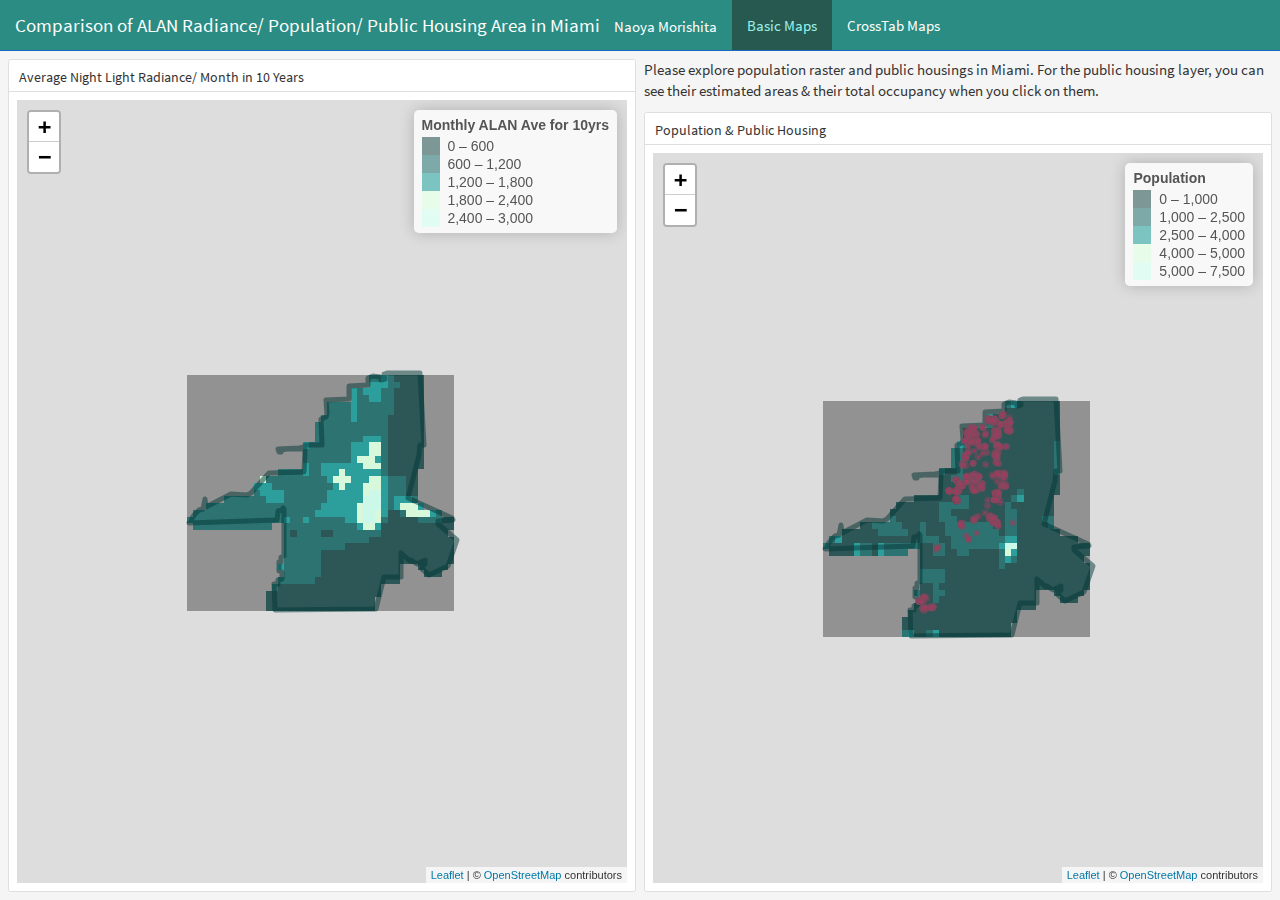
==== files/miami_dashboard2.html @ cfd890bc "dashboard from geospatial R" ====
<!DOCTYPE html>
<html xmlns="http://www.w3.org/1999/xhtml">
<head>

<meta charset="utf-8">
<meta http-equiv="Content-Type" content="text/html; charset=utf-8" />
<meta name="generator" content="pandoc" />
<meta name="author" content="Naoya Morishita" />



<title>Comparison of ALAN Radiance/ Population/ Public Housing Area in Miami</title>

<meta property="og:title" content="Comparison of ALAN Radiance/ Population/ Public Housing Area in Miami" />

<meta name="viewport" content="width=device-width, initial-scale=1.0, maximum-scale=1.0, user-scalable=no" />

<link href="data:image/x-icon;" rel="icon" type="image/x-icon">


<script type="text/javascript">
window.FlexDashboardComponents = [];
</script>

<script>// Pandoc 2.9 adds attributes on both header and div. We remove the former (to
// be compatible with the behavior of Pandoc < 2.8).
document.addEventListener('DOMContentLoaded', function(e) {
  var hs = document.querySelectorAll("div.section[class*='level'] > :first-child");
  var i, h, a;
  for (i = 0; i < hs.length; i++) {
    h = hs[i];
    if (!/^h[1-6]$/i.test(h.tagName)) continue;  // it should be a header h1-h6
    a = h.attributes;
    while (a.length > 0) h.removeAttribute(a[0].name);
  }
});
</script>
<script>/*! jQuery v3.6.0 | (c) OpenJS Foundation and other contributors | jquery.org/license */
!function(e,t){"use strict";"object"==typeof module&&"object"==typeof module.exports?module.exports=e.document?t(e,!0):function(e){if(!e.document)throw new Error("jQuery requires a window with a document");return t(e)}:t(e)}("undefined"!=typeof window?window:this,function(C,e){"use strict";var t=[],r=Object.getPrototypeOf,s=t.slice,g=t.flat?function(e){return t.flat.call(e)}:function(e){return t.concat.apply([],e)},u=t.push,i=t.indexOf,n={},o=n.toString,v=n.hasOwnProperty,a=v.toString,l=a.call(Object),y={},m=function(e){return"function"==typeof e&&"number"!=typeof e.nodeType&&"function"!=typeof e.item},x=function(e){return null!=e&&e===e.window},E=C.document,c={type:!0,src:!0,nonce:!0,noModule:!0};function b(e,t,n){var r,i,o=(n=n||E).createElement("script");if(o.text=e,t)for(r in c)(i=t[r]||t.getAttribute&&t.getAttribute(r))&&o.setAttribute(r,i);n.head.appendChild(o).parentNode.removeChild(o)}function w(e){return null==e?e+"":"object"==typeof e||"function"==typeof e?n[o.call(e)]||"object":typeof e}var f="3.6.0",S=function(e,t){return new S.fn.init(e,t)};function p(e){var t=!!e&&"length"in e&&e.length,n=w(e);return!m(e)&&!x(e)&&("array"===n||0===t||"number"==typeof t&&0<t&&t-1 in e)}S.fn=S.prototype={jquery:f,constructor:S,length:0,toArray:function(){return s.call(this)},get:function(e){return null==e?s.call(this):e<0?this[e+this.length]:this[e]},pushStack:function(e){var t=S.merge(this.constructor(),e);return t.prevObject=this,t},each:function(e){return S.each(this,e)},map:function(n){return this.pushStack(S.map(this,function(e,t){return n.call(e,t,e)}))},slice:function(){return this.pushStack(s.apply(this,arguments))},first:function(){return this.eq(0)},last:function(){return this.eq(-1)},even:function(){return this.pushStack(S.grep(this,function(e,t){return(t+1)%2}))},odd:function(){return this.pushStack(S.grep(this,function(e,t){return t%2}))},eq:function(e){var t=this.length,n=+e+(e<0?t:0);return this.pushStack(0<=n&&n<t?[this[n]]:[])},end:function(){return this.prevObject||this.constructor()},push:u,sort:t.sort,splice:t.splice},S.extend=S.fn.extend=function(){var e,t,n,r,i,o,a=arguments[0]||{},s=1,u=arguments.length,l=!1;for("boolean"==typeof a&&(l=a,a=arguments[s]||{},s++),"object"==typeof a||m(a)||(a={}),s===u&&(a=this,s--);s<u;s++)if(null!=(e=arguments[s]))for(t in e)r=e[t],"__proto__"!==t&&a!==r&&(l&&r&&(S.isPlainObject(r)||(i=Array.isArray(r)))?(n=a[t],o=i&&!Array.isArray(n)?[]:i||S.isPlainObject(n)?n:{},i=!1,a[t]=S.extend(l,o,r)):void 0!==r&&(a[t]=r));return a},S.extend({expando:"jQuery"+(f+Math.random()).replace(/\D/g,""),isReady:!0,error:function(e){throw new Error(e)},noop:function(){},isPlainObject:function(e){var t,n;return!(!e||"[object Object]"!==o.call(e))&&(!(t=r(e))||"function"==typeof(n=v.call(t,"constructor")&&t.constructor)&&a.call(n)===l)},isEmptyObject:function(e){var t;for(t in e)return!1;return!0},globalEval:function(e,t,n){b(e,{nonce:t&&t.nonce},n)},each:function(e,t){var n,r=0;if(p(e)){for(n=e.length;r<n;r++)if(!1===t.call(e[r],r,e[r]))break}else for(r in e)if(!1===t.call(e[r],r,e[r]))break;return e},makeArray:function(e,t){var n=t||[];return null!=e&&(p(Object(e))?S.merge(n,"string"==typeof e?[e]:e):u.call(n,e)),n},inArray:function(e,t,n){return null==t?-1:i.call(t,e,n)},merge:function(e,t){for(var n=+t.length,r=0,i=e.length;r<n;r++)e[i++]=t[r];return e.length=i,e},grep:function(e,t,n){for(var r=[],i=0,o=e.length,a=!n;i<o;i++)!t(e[i],i)!==a&&r.push(e[i]);return r},map:function(e,t,n){var r,i,o=0,a=[];if(p(e))for(r=e.length;o<r;o++)null!=(i=t(e[o],o,n))&&a.push(i);else for(o in e)null!=(i=t(e[o],o,n))&&a.push(i);return g(a)},guid:1,support:y}),"function"==typeof Symbol&&(S.fn[Symbol.iterator]=t[Symbol.iterator]),S.each("Boolean Number String Function Array Date RegExp Object Error Symbol".split(" "),function(e,t){n["[object "+t+"]"]=t.toLowerCase()});var d=function(n){var e,d,b,o,i,h,f,g,w,u,l,T,C,a,E,v,s,c,y,S="sizzle"+1*new Date,p=n.document,k=0,r=0,m=ue(),x=ue(),A=ue(),N=ue(),j=function(e,t){return e===t&&(l=!0),0},D={}.hasOwnProperty,t=[],q=t.pop,L=t.push,H=t.push,O=t.slice,P=function(e,t){for(var n=0,r=e.length;n<r;n++)if(e[n]===t)return n;return-1},R="checked|selected|async|autofocus|autoplay|controls|defer|disabled|hidden|ismap|loop|multiple|open|readonly|required|scoped",M="[\\x20\\t\\r\\n\\f]",I="(?:\\\\[\\da-fA-F]{1,6}"+M+"?|\\\\[^\\r\\n\\f]|[\\w-]|[^\0-\\x7f])+",W="\\["+M+"*("+I+")(?:"+M+"*([*^$|!~]?=)"+M+"*(?:'((?:\\\\.|[^\\\\'])*)'|\"((?:\\\\.|[^\\\\\"])*)\"|("+I+"))|)"+M+"*\\]",F=":("+I+")(?:\\((('((?:\\\\.|[^\\\\'])*)'|\"((?:\\\\.|[^\\\\\"])*)\")|((?:\\\\.|[^\\\\()[\\]]|"+W+")*)|.*)\\)|)",B=new RegExp(M+"+","g"),$=new RegExp("^"+M+"+|((?:^|[^\\\\])(?:\\\\.)*)"+M+"+$","g"),_=new RegExp("^"+M+"*,"+M+"*"),z=new RegExp("^"+M+"*([>+~]|"+M+")"+M+"*"),U=new RegExp(M+"|>"),X=new RegExp(F),V=new RegExp("^"+I+"$"),G={ID:new RegExp("^#("+I+")"),CLASS:new RegExp("^\\.("+I+")"),TAG:new RegExp("^("+I+"|[*])"),ATTR:new RegExp("^"+W),PSEUDO:new RegExp("^"+F),CHILD:new RegExp("^:(only|first|last|nth|nth-last)-(child|of-type)(?:\\("+M+"*(even|odd|(([+-]|)(\\d*)n|)"+M+"*(?:([+-]|)"+M+"*(\\d+)|))"+M+"*\\)|)","i"),bool:new RegExp("^(?:"+R+")$","i"),needsContext:new RegExp("^"+M+"*[>+~]|:(even|odd|eq|gt|lt|nth|first|last)(?:\\("+M+"*((?:-\\d)?\\d*)"+M+"*\\)|)(?=[^-]|$)","i")},Y=/HTML$/i,Q=/^(?:input|select|textarea|button)$/i,J=/^h\d$/i,K=/^[^{]+\{\s*\[native \w/,Z=/^(?:#([\w-]+)|(\w+)|\.([\w-]+))$/,ee=/[+~]/,te=new RegExp("\\\\[\\da-fA-F]{1,6}"+M+"?|\\\\([^\\r\\n\\f])","g"),ne=function(e,t){var n="0x"+e.slice(1)-65536;return t||(n<0?String.fromCharCode(n+65536):String.fromCharCode(n>>10|55296,1023&n|56320))},re=/([\0-\x1f\x7f]|^-?\d)|^-$|[^\0-\x1f\x7f-\uFFFF\w-]/g,ie=function(e,t){return t?"\0"===e?"\ufffd":e.slice(0,-1)+"\\"+e.charCodeAt(e.length-1).toString(16)+" ":"\\"+e},oe=function(){T()},ae=be(function(e){return!0===e.disabled&&"fieldset"===e.nodeName.toLowerCase()},{dir:"parentNode",next:"legend"});try{H.apply(t=O.call(p.childNodes),p.childNodes),t[p.childNodes.length].nodeType}catch(e){H={apply:t.length?function(e,t){L.apply(e,O.call(t))}:function(e,t){var n=e.length,r=0;while(e[n++]=t[r++]);e.length=n-1}}}function se(t,e,n,r){var i,o,a,s,u,l,c,f=e&&e.ownerDocument,p=e?e.nodeType:9;if(n=n||[],"string"!=typeof t||!t||1!==p&&9!==p&&11!==p)return n;if(!r&&(T(e),e=e||C,E)){if(11!==p&&(u=Z.exec(t)))if(i=u[1]){if(9===p){if(!(a=e.getElementById(i)))return n;if(a.id===i)return n.push(a),n}else if(f&&(a=f.getElementById(i))&&y(e,a)&&a.id===i)return n.push(a),n}else{if(u[2])return H.apply(n,e.getElementsByTagName(t)),n;if((i=u[3])&&d.getElementsByClassName&&e.getElementsByClassName)return H.apply(n,e.getElementsByClassName(i)),n}if(d.qsa&&!N[t+" "]&&(!v||!v.test(t))&&(1!==p||"object"!==e.nodeName.toLowerCase())){if(c=t,f=e,1===p&&(U.test(t)||z.test(t))){(f=ee.test(t)&&ye(e.parentNode)||e)===e&&d.scope||((s=e.getAttribute("id"))?s=s.replace(re,ie):e.setAttribute("id",s=S)),o=(l=h(t)).length;while(o--)l[o]=(s?"#"+s:":scope")+" "+xe(l[o]);c=l.join(",")}try{return H.apply(n,f.querySelectorAll(c)),n}catch(e){N(t,!0)}finally{s===S&&e.removeAttribute("id")}}}return g(t.replace($,"$1"),e,n,r)}function ue(){var r=[];return function e(t,n){return r.push(t+" ")>b.cacheLength&&delete e[r.shift()],e[t+" "]=n}}function le(e){return e[S]=!0,e}function ce(e){var t=C.createElement("fieldset");try{return!!e(t)}catch(e){return!1}finally{t.parentNode&&t.parentNode.removeChild(t),t=null}}function fe(e,t){var n=e.split("|"),r=n.length;while(r--)b.attrHandle[n[r]]=t}function pe(e,t){var n=t&&e,r=n&&1===e.nodeType&&1===t.nodeType&&e.sourceIndex-t.sourceIndex;if(r)return r;if(n)while(n=n.nextSibling)if(n===t)return-1;return e?1:-1}function de(t){return function(e){return"input"===e.nodeName.toLowerCase()&&e.type===t}}function he(n){return function(e){var t=e.nodeName.toLowerCase();return("input"===t||"button"===t)&&e.type===n}}function ge(t){return function(e){return"form"in e?e.parentNode&&!1===e.disabled?"label"in e?"label"in e.parentNode?e.parentNode.disabled===t:e.disabled===t:e.isDisabled===t||e.isDisabled!==!t&&ae(e)===t:e.disabled===t:"label"in e&&e.disabled===t}}function ve(a){return le(function(o){return o=+o,le(function(e,t){var n,r=a([],e.length,o),i=r.length;while(i--)e[n=r[i]]&&(e[n]=!(t[n]=e[n]))})})}function ye(e){return e&&"undefined"!=typeof e.getElementsByTagName&&e}for(e in d=se.support={},i=se.isXML=function(e){var t=e&&e.namespaceURI,n=e&&(e.ownerDocument||e).documentElement;return!Y.test(t||n&&n.nodeName||"HTML")},T=se.setDocument=function(e){var t,n,r=e?e.ownerDocument||e:p;return r!=C&&9===r.nodeType&&r.documentElement&&(a=(C=r).documentElement,E=!i(C),p!=C&&(n=C.defaultView)&&n.top!==n&&(n.addEventListener?n.addEventListener("unload",oe,!1):n.attachEvent&&n.attachEvent("onunload",oe)),d.scope=ce(function(e){return a.appendChild(e).appendChild(C.createElement("div")),"undefined"!=typeof e.querySelectorAll&&!e.querySelectorAll(":scope fieldset div").length}),d.attributes=ce(function(e){return e.className="i",!e.getAttribute("className")}),d.getElementsByTagName=ce(function(e){return e.appendChild(C.createComment("")),!e.getElementsByTagName("*").length}),d.getElementsByClassName=K.test(C.getElementsByClassName),d.getById=ce(function(e){return a.appendChild(e).id=S,!C.getElementsByName||!C.getElementsByName(S).length}),d.getById?(b.filter.ID=function(e){var t=e.replace(te,ne);return function(e){return e.getAttribute("id")===t}},b.find.ID=function(e,t){if("undefined"!=typeof t.getElementById&&E){var n=t.getElementById(e);return n?[n]:[]}}):(b.filter.ID=function(e){var n=e.replace(te,ne);return function(e){var t="undefined"!=typeof e.getAttributeNode&&e.getAttributeNode("id");return t&&t.value===n}},b.find.ID=function(e,t){if("undefined"!=typeof t.getElementById&&E){var n,r,i,o=t.getElementById(e);if(o){if((n=o.getAttributeNode("id"))&&n.value===e)return[o];i=t.getElementsByName(e),r=0;while(o=i[r++])if((n=o.getAttributeNode("id"))&&n.value===e)return[o]}return[]}}),b.find.TAG=d.getElementsByTagName?function(e,t){return"undefined"!=typeof t.getElementsByTagName?t.getElementsByTagName(e):d.qsa?t.querySelectorAll(e):void 0}:function(e,t){var n,r=[],i=0,o=t.getElementsByTagName(e);if("*"===e){while(n=o[i++])1===n.nodeType&&r.push(n);return r}return o},b.find.CLASS=d.getElementsByClassName&&function(e,t){if("undefined"!=typeof t.getElementsByClassName&&E)return t.getElementsByClassName(e)},s=[],v=[],(d.qsa=K.test(C.querySelectorAll))&&(ce(function(e){var t;a.appendChild(e).innerHTML="<a id='"+S+"'></a><select id='"+S+"-\r\\' msallowcapture=''><option selected=''></option></select>",e.querySelectorAll("[msallowcapture^='']").length&&v.push("[*^$]="+M+"*(?:''|\"\")"),e.querySelectorAll("[selected]").length||v.push("\\["+M+"*(?:value|"+R+")"),e.querySelectorAll("[id~="+S+"-]").length||v.push("~="),(t=C.createElement("input")).setAttribute("name",""),e.appendChild(t),e.querySelectorAll("[name='']").length||v.push("\\["+M+"*name"+M+"*="+M+"*(?:''|\"\")"),e.querySelectorAll(":checked").length||v.push(":checked"),e.querySelectorAll("a#"+S+"+*").length||v.push(".#.+[+~]"),e.querySelectorAll("\\\f"),v.push("[\\r\\n\\f]")}),ce(function(e){e.innerHTML="<a href='' disabled='disabled'></a><select disabled='disabled'><option/></select>";var t=C.createElement("input");t.setAttribute("type","hidden"),e.appendChild(t).setAttribute("name","D"),e.querySelectorAll("[name=d]").length&&v.push("name"+M+"*[*^$|!~]?="),2!==e.querySelectorAll(":enabled").length&&v.push(":enabled",":disabled"),a.appendChild(e).disabled=!0,2!==e.querySelectorAll(":disabled").length&&v.push(":enabled",":disabled"),e.querySelectorAll("*,:x"),v.push(",.*:")})),(d.matchesSelector=K.test(c=a.matches||a.webkitMatchesSelector||a.mozMatchesSelector||a.oMatchesSelector||a.msMatchesSelector))&&ce(function(e){d.disconnectedMatch=c.call(e,"*"),c.call(e,"[s!='']:x"),s.push("!=",F)}),v=v.length&&new RegExp(v.join("|")),s=s.length&&new RegExp(s.join("|")),t=K.test(a.compareDocumentPosition),y=t||K.test(a.contains)?function(e,t){var n=9===e.nodeType?e.documentElement:e,r=t&&t.parentNode;return e===r||!(!r||1!==r.nodeType||!(n.contains?n.contains(r):e.compareDocumentPosition&&16&e.compareDocumentPosition(r)))}:function(e,t){if(t)while(t=t.parentNode)if(t===e)return!0;return!1},j=t?function(e,t){if(e===t)return l=!0,0;var n=!e.compareDocumentPosition-!t.compareDocumentPosition;return n||(1&(n=(e.ownerDocument||e)==(t.ownerDocument||t)?e.compareDocumentPosition(t):1)||!d.sortDetached&&t.compareDocumentPosition(e)===n?e==C||e.ownerDocument==p&&y(p,e)?-1:t==C||t.ownerDocument==p&&y(p,t)?1:u?P(u,e)-P(u,t):0:4&n?-1:1)}:function(e,t){if(e===t)return l=!0,0;var n,r=0,i=e.parentNode,o=t.parentNode,a=[e],s=[t];if(!i||!o)return e==C?-1:t==C?1:i?-1:o?1:u?P(u,e)-P(u,t):0;if(i===o)return pe(e,t);n=e;while(n=n.parentNode)a.unshift(n);n=t;while(n=n.parentNode)s.unshift(n);while(a[r]===s[r])r++;return r?pe(a[r],s[r]):a[r]==p?-1:s[r]==p?1:0}),C},se.matches=function(e,t){return se(e,null,null,t)},se.matchesSelector=function(e,t){if(T(e),d.matchesSelector&&E&&!N[t+" "]&&(!s||!s.test(t))&&(!v||!v.test(t)))try{var n=c.call(e,t);if(n||d.disconnectedMatch||e.document&&11!==e.document.nodeType)return n}catch(e){N(t,!0)}return 0<se(t,C,null,[e]).length},se.contains=function(e,t){return(e.ownerDocument||e)!=C&&T(e),y(e,t)},se.attr=function(e,t){(e.ownerDocument||e)!=C&&T(e);var n=b.attrHandle[t.toLowerCase()],r=n&&D.call(b.attrHandle,t.toLowerCase())?n(e,t,!E):void 0;return void 0!==r?r:d.attributes||!E?e.getAttribute(t):(r=e.getAttributeNode(t))&&r.specified?r.value:null},se.escape=function(e){return(e+"").replace(re,ie)},se.error=function(e){throw new Error("Syntax error, unrecognized expression: "+e)},se.uniqueSort=function(e){var t,n=[],r=0,i=0;if(l=!d.detectDuplicates,u=!d.sortStable&&e.slice(0),e.sort(j),l){while(t=e[i++])t===e[i]&&(r=n.push(i));while(r--)e.splice(n[r],1)}return u=null,e},o=se.getText=function(e){var t,n="",r=0,i=e.nodeType;if(i){if(1===i||9===i||11===i){if("string"==typeof e.textContent)return e.textContent;for(e=e.firstChild;e;e=e.nextSibling)n+=o(e)}else if(3===i||4===i)return e.nodeValue}else while(t=e[r++])n+=o(t);return n},(b=se.selectors={cacheLength:50,createPseudo:le,match:G,attrHandle:{},find:{},relative:{">":{dir:"parentNode",first:!0}," ":{dir:"parentNode"},"+":{dir:"previousSibling",first:!0},"~":{dir:"previousSibling"}},preFilter:{ATTR:function(e){return e[1]=e[1].replace(te,ne),e[3]=(e[3]||e[4]||e[5]||"").replace(te,ne),"~="===e[2]&&(e[3]=" "+e[3]+" "),e.slice(0,4)},CHILD:function(e){return e[1]=e[1].toLowerCase(),"nth"===e[1].slice(0,3)?(e[3]||se.error(e[0]),e[4]=+(e[4]?e[5]+(e[6]||1):2*("even"===e[3]||"odd"===e[3])),e[5]=+(e[7]+e[8]||"odd"===e[3])):e[3]&&se.error(e[0]),e},PSEUDO:function(e){var t,n=!e[6]&&e[2];return G.CHILD.test(e[0])?null:(e[3]?e[2]=e[4]||e[5]||"":n&&X.test(n)&&(t=h(n,!0))&&(t=n.indexOf(")",n.length-t)-n.length)&&(e[0]=e[0].slice(0,t),e[2]=n.slice(0,t)),e.slice(0,3))}},filter:{TAG:function(e){var t=e.replace(te,ne).toLowerCase();return"*"===e?function(){return!0}:function(e){return e.nodeName&&e.nodeName.toLowerCase()===t}},CLASS:function(e){var t=m[e+" "];return t||(t=new RegExp("(^|"+M+")"+e+"("+M+"|$)"))&&m(e,function(e){return t.test("string"==typeof e.className&&e.className||"undefined"!=typeof e.getAttribute&&e.getAttribute("class")||"")})},ATTR:function(n,r,i){return function(e){var t=se.attr(e,n);return null==t?"!="===r:!r||(t+="","="===r?t===i:"!="===r?t!==i:"^="===r?i&&0===t.indexOf(i):"*="===r?i&&-1<t.indexOf(i):"$="===r?i&&t.slice(-i.length)===i:"~="===r?-1<(" "+t.replace(B," ")+" ").indexOf(i):"|="===r&&(t===i||t.slice(0,i.length+1)===i+"-"))}},CHILD:function(h,e,t,g,v){var y="nth"!==h.slice(0,3),m="last"!==h.slice(-4),x="of-type"===e;return 1===g&&0===v?function(e){return!!e.parentNode}:function(e,t,n){var r,i,o,a,s,u,l=y!==m?"nextSibling":"previousSibling",c=e.parentNode,f=x&&e.nodeName.toLowerCase(),p=!n&&!x,d=!1;if(c){if(y){while(l){a=e;while(a=a[l])if(x?a.nodeName.toLowerCase()===f:1===a.nodeType)return!1;u=l="only"===h&&!u&&"nextSibling"}return!0}if(u=[m?c.firstChild:c.lastChild],m&&p){d=(s=(r=(i=(o=(a=c)[S]||(a[S]={}))[a.uniqueID]||(o[a.uniqueID]={}))[h]||[])[0]===k&&r[1])&&r[2],a=s&&c.childNodes[s];while(a=++s&&a&&a[l]||(d=s=0)||u.pop())if(1===a.nodeType&&++d&&a===e){i[h]=[k,s,d];break}}else if(p&&(d=s=(r=(i=(o=(a=e)[S]||(a[S]={}))[a.uniqueID]||(o[a.uniqueID]={}))[h]||[])[0]===k&&r[1]),!1===d)while(a=++s&&a&&a[l]||(d=s=0)||u.pop())if((x?a.nodeName.toLowerCase()===f:1===a.nodeType)&&++d&&(p&&((i=(o=a[S]||(a[S]={}))[a.uniqueID]||(o[a.uniqueID]={}))[h]=[k,d]),a===e))break;return(d-=v)===g||d%g==0&&0<=d/g}}},PSEUDO:function(e,o){var t,a=b.pseudos[e]||b.setFilters[e.toLowerCase()]||se.error("unsupported pseudo: "+e);return a[S]?a(o):1<a.length?(t=[e,e,"",o],b.setFilters.hasOwnProperty(e.toLowerCase())?le(function(e,t){var n,r=a(e,o),i=r.length;while(i--)e[n=P(e,r[i])]=!(t[n]=r[i])}):function(e){return a(e,0,t)}):a}},pseudos:{not:le(function(e){var r=[],i=[],s=f(e.replace($,"$1"));return s[S]?le(function(e,t,n,r){var i,o=s(e,null,r,[]),a=e.length;while(a--)(i=o[a])&&(e[a]=!(t[a]=i))}):function(e,t,n){return r[0]=e,s(r,null,n,i),r[0]=null,!i.pop()}}),has:le(function(t){return function(e){return 0<se(t,e).length}}),contains:le(function(t){return t=t.replace(te,ne),function(e){return-1<(e.textContent||o(e)).indexOf(t)}}),lang:le(function(n){return V.test(n||"")||se.error("unsupported lang: "+n),n=n.replace(te,ne).toLowerCase(),function(e){var t;do{if(t=E?e.lang:e.getAttribute("xml:lang")||e.getAttribute("lang"))return(t=t.toLowerCase())===n||0===t.indexOf(n+"-")}while((e=e.parentNode)&&1===e.nodeType);return!1}}),target:function(e){var t=n.location&&n.location.hash;return t&&t.slice(1)===e.id},root:function(e){return e===a},focus:function(e){return e===C.activeElement&&(!C.hasFocus||C.hasFocus())&&!!(e.type||e.href||~e.tabIndex)},enabled:ge(!1),disabled:ge(!0),checked:function(e){var t=e.nodeName.toLowerCase();return"input"===t&&!!e.checked||"option"===t&&!!e.selected},selected:function(e){return e.parentNode&&e.parentNode.selectedIndex,!0===e.selected},empty:function(e){for(e=e.firstChild;e;e=e.nextSibling)if(e.nodeType<6)return!1;return!0},parent:function(e){return!b.pseudos.empty(e)},header:function(e){return J.test(e.nodeName)},input:function(e){return Q.test(e.nodeName)},button:function(e){var t=e.nodeName.toLowerCase();return"input"===t&&"button"===e.type||"button"===t},text:function(e){var t;return"input"===e.nodeName.toLowerCase()&&"text"===e.type&&(null==(t=e.getAttribute("type"))||"text"===t.toLowerCase())},first:ve(function(){return[0]}),last:ve(function(e,t){return[t-1]}),eq:ve(function(e,t,n){return[n<0?n+t:n]}),even:ve(function(e,t){for(var n=0;n<t;n+=2)e.push(n);return e}),odd:ve(function(e,t){for(var n=1;n<t;n+=2)e.push(n);return e}),lt:ve(function(e,t,n){for(var r=n<0?n+t:t<n?t:n;0<=--r;)e.push(r);return e}),gt:ve(function(e,t,n){for(var r=n<0?n+t:n;++r<t;)e.push(r);return e})}}).pseudos.nth=b.pseudos.eq,{radio:!0,checkbox:!0,file:!0,password:!0,image:!0})b.pseudos[e]=de(e);for(e in{submit:!0,reset:!0})b.pseudos[e]=he(e);function me(){}function xe(e){for(var t=0,n=e.length,r="";t<n;t++)r+=e[t].value;return r}function be(s,e,t){var u=e.dir,l=e.next,c=l||u,f=t&&"parentNode"===c,p=r++;return e.first?function(e,t,n){while(e=e[u])if(1===e.nodeType||f)return s(e,t,n);return!1}:function(e,t,n){var r,i,o,a=[k,p];if(n){while(e=e[u])if((1===e.nodeType||f)&&s(e,t,n))return!0}else while(e=e[u])if(1===e.nodeType||f)if(i=(o=e[S]||(e[S]={}))[e.uniqueID]||(o[e.uniqueID]={}),l&&l===e.nodeName.toLowerCase())e=e[u]||e;else{if((r=i[c])&&r[0]===k&&r[1]===p)return a[2]=r[2];if((i[c]=a)[2]=s(e,t,n))return!0}return!1}}function we(i){return 1<i.length?function(e,t,n){var r=i.length;while(r--)if(!i[r](e,t,n))return!1;return!0}:i[0]}function Te(e,t,n,r,i){for(var o,a=[],s=0,u=e.length,l=null!=t;s<u;s++)(o=e[s])&&(n&&!n(o,r,i)||(a.push(o),l&&t.push(s)));return a}function Ce(d,h,g,v,y,e){return v&&!v[S]&&(v=Ce(v)),y&&!y[S]&&(y=Ce(y,e)),le(function(e,t,n,r){var i,o,a,s=[],u=[],l=t.length,c=e||function(e,t,n){for(var r=0,i=t.length;r<i;r++)se(e,t[r],n);return n}(h||"*",n.nodeType?[n]:n,[]),f=!d||!e&&h?c:Te(c,s,d,n,r),p=g?y||(e?d:l||v)?[]:t:f;if(g&&g(f,p,n,r),v){i=Te(p,u),v(i,[],n,r),o=i.length;while(o--)(a=i[o])&&(p[u[o]]=!(f[u[o]]=a))}if(e){if(y||d){if(y){i=[],o=p.length;while(o--)(a=p[o])&&i.push(f[o]=a);y(null,p=[],i,r)}o=p.length;while(o--)(a=p[o])&&-1<(i=y?P(e,a):s[o])&&(e[i]=!(t[i]=a))}}else p=Te(p===t?p.splice(l,p.length):p),y?y(null,t,p,r):H.apply(t,p)})}function Ee(e){for(var i,t,n,r=e.length,o=b.relative[e[0].type],a=o||b.relative[" "],s=o?1:0,u=be(function(e){return e===i},a,!0),l=be(function(e){return-1<P(i,e)},a,!0),c=[function(e,t,n){var r=!o&&(n||t!==w)||((i=t).nodeType?u(e,t,n):l(e,t,n));return i=null,r}];s<r;s++)if(t=b.relative[e[s].type])c=[be(we(c),t)];else{if((t=b.filter[e[s].type].apply(null,e[s].matches))[S]){for(n=++s;n<r;n++)if(b.relative[e[n].type])break;return Ce(1<s&&we(c),1<s&&xe(e.slice(0,s-1).concat({value:" "===e[s-2].type?"*":""})).replace($,"$1"),t,s<n&&Ee(e.slice(s,n)),n<r&&Ee(e=e.slice(n)),n<r&&xe(e))}c.push(t)}return we(c)}return me.prototype=b.filters=b.pseudos,b.setFilters=new me,h=se.tokenize=function(e,t){var n,r,i,o,a,s,u,l=x[e+" "];if(l)return t?0:l.slice(0);a=e,s=[],u=b.preFilter;while(a){for(o in n&&!(r=_.exec(a))||(r&&(a=a.slice(r[0].length)||a),s.push(i=[])),n=!1,(r=z.exec(a))&&(n=r.shift(),i.push({value:n,type:r[0].replace($," ")}),a=a.slice(n.length)),b.filter)!(r=G[o].exec(a))||u[o]&&!(r=u[o](r))||(n=r.shift(),i.push({value:n,type:o,matches:r}),a=a.slice(n.length));if(!n)break}return t?a.length:a?se.error(e):x(e,s).slice(0)},f=se.compile=function(e,t){var n,v,y,m,x,r,i=[],o=[],a=A[e+" "];if(!a){t||(t=h(e)),n=t.length;while(n--)(a=Ee(t[n]))[S]?i.push(a):o.push(a);(a=A(e,(v=o,m=0<(y=i).length,x=0<v.length,r=function(e,t,n,r,i){var o,a,s,u=0,l="0",c=e&&[],f=[],p=w,d=e||x&&b.find.TAG("*",i),h=k+=null==p?1:Math.random()||.1,g=d.length;for(i&&(w=t==C||t||i);l!==g&&null!=(o=d[l]);l++){if(x&&o){a=0,t||o.ownerDocument==C||(T(o),n=!E);while(s=v[a++])if(s(o,t||C,n)){r.push(o);break}i&&(k=h)}m&&((o=!s&&o)&&u--,e&&c.push(o))}if(u+=l,m&&l!==u){a=0;while(s=y[a++])s(c,f,t,n);if(e){if(0<u)while(l--)c[l]||f[l]||(f[l]=q.call(r));f=Te(f)}H.apply(r,f),i&&!e&&0<f.length&&1<u+y.length&&se.uniqueSort(r)}return i&&(k=h,w=p),c},m?le(r):r))).selector=e}return a},g=se.select=function(e,t,n,r){var i,o,a,s,u,l="function"==typeof e&&e,c=!r&&h(e=l.selector||e);if(n=n||[],1===c.length){if(2<(o=c[0]=c[0].slice(0)).length&&"ID"===(a=o[0]).type&&9===t.nodeType&&E&&b.relative[o[1].type]){if(!(t=(b.find.ID(a.matches[0].replace(te,ne),t)||[])[0]))return n;l&&(t=t.parentNode),e=e.slice(o.shift().value.length)}i=G.needsContext.test(e)?0:o.length;while(i--){if(a=o[i],b.relative[s=a.type])break;if((u=b.find[s])&&(r=u(a.matches[0].replace(te,ne),ee.test(o[0].type)&&ye(t.parentNode)||t))){if(o.splice(i,1),!(e=r.length&&xe(o)))return H.apply(n,r),n;break}}}return(l||f(e,c))(r,t,!E,n,!t||ee.test(e)&&ye(t.parentNode)||t),n},d.sortStable=S.split("").sort(j).join("")===S,d.detectDuplicates=!!l,T(),d.sortDetached=ce(function(e){return 1&e.compareDocumentPosition(C.createElement("fieldset"))}),ce(function(e){return e.innerHTML="<a href='#'></a>","#"===e.firstChild.getAttribute("href")})||fe("type|href|height|width",function(e,t,n){if(!n)return e.getAttribute(t,"type"===t.toLowerCase()?1:2)}),d.attributes&&ce(function(e){return e.innerHTML="<input/>",e.firstChild.setAttribute("value",""),""===e.firstChild.getAttribute("value")})||fe("value",function(e,t,n){if(!n&&"input"===e.nodeName.toLowerCase())return e.defaultValue}),ce(function(e){return null==e.getAttribute("disabled")})||fe(R,function(e,t,n){var r;if(!n)return!0===e[t]?t.toLowerCase():(r=e.getAttributeNode(t))&&r.specified?r.value:null}),se}(C);S.find=d,S.expr=d.selectors,S.expr[":"]=S.expr.pseudos,S.uniqueSort=S.unique=d.uniqueSort,S.text=d.getText,S.isXMLDoc=d.isXML,S.contains=d.contains,S.escapeSelector=d.escape;var h=function(e,t,n){var r=[],i=void 0!==n;while((e=e[t])&&9!==e.nodeType)if(1===e.nodeType){if(i&&S(e).is(n))break;r.push(e)}return r},T=function(e,t){for(var n=[];e;e=e.nextSibling)1===e.nodeType&&e!==t&&n.push(e);return n},k=S.expr.match.needsContext;function A(e,t){return e.nodeName&&e.nodeName.toLowerCase()===t.toLowerCase()}var N=/^<([a-z][^\/\0>:\x20\t\r\n\f]*)[\x20\t\r\n\f]*\/?>(?:<\/\1>|)$/i;function j(e,n,r){return m(n)?S.grep(e,function(e,t){return!!n.call(e,t,e)!==r}):n.nodeType?S.grep(e,function(e){return e===n!==r}):"string"!=typeof n?S.grep(e,function(e){return-1<i.call(n,e)!==r}):S.filter(n,e,r)}S.filter=function(e,t,n){var r=t[0];return n&&(e=":not("+e+")"),1===t.length&&1===r.nodeType?S.find.matchesSelector(r,e)?[r]:[]:S.find.matches(e,S.grep(t,function(e){return 1===e.nodeType}))},S.fn.extend({find:function(e){var t,n,r=this.length,i=this;if("string"!=typeof e)return this.pushStack(S(e).filter(function(){for(t=0;t<r;t++)if(S.contains(i[t],this))return!0}));for(n=this.pushStack([]),t=0;t<r;t++)S.find(e,i[t],n);return 1<r?S.uniqueSort(n):n},filter:function(e){return this.pushStack(j(this,e||[],!1))},not:function(e){return this.pushStack(j(this,e||[],!0))},is:function(e){return!!j(this,"string"==typeof e&&k.test(e)?S(e):e||[],!1).length}});var D,q=/^(?:\s*(<[\w\W]+>)[^>]*|#([\w-]+))$/;(S.fn.init=function(e,t,n){var r,i;if(!e)return this;if(n=n||D,"string"==typeof e){if(!(r="<"===e[0]&&">"===e[e.length-1]&&3<=e.length?[null,e,null]:q.exec(e))||!r[1]&&t)return!t||t.jquery?(t||n).find(e):this.constructor(t).find(e);if(r[1]){if(t=t instanceof S?t[0]:t,S.merge(this,S.parseHTML(r[1],t&&t.nodeType?t.ownerDocument||t:E,!0)),N.test(r[1])&&S.isPlainObject(t))for(r in t)m(this[r])?this[r](t[r]):this.attr(r,t[r]);return this}return(i=E.getElementById(r[2]))&&(this[0]=i,this.length=1),this}return e.nodeType?(this[0]=e,this.length=1,this):m(e)?void 0!==n.ready?n.ready(e):e(S):S.makeArray(e,this)}).prototype=S.fn,D=S(E);var L=/^(?:parents|prev(?:Until|All))/,H={children:!0,contents:!0,next:!0,prev:!0};function O(e,t){while((e=e[t])&&1!==e.nodeType);return e}S.fn.extend({has:function(e){var t=S(e,this),n=t.length;return this.filter(function(){for(var e=0;e<n;e++)if(S.contains(this,t[e]))return!0})},closest:function(e,t){var n,r=0,i=this.length,o=[],a="string"!=typeof e&&S(e);if(!k.test(e))for(;r<i;r++)for(n=this[r];n&&n!==t;n=n.parentNode)if(n.nodeType<11&&(a?-1<a.index(n):1===n.nodeType&&S.find.matchesSelector(n,e))){o.push(n);break}return this.pushStack(1<o.length?S.uniqueSort(o):o)},index:function(e){return e?"string"==typeof e?i.call(S(e),this[0]):i.call(this,e.jquery?e[0]:e):this[0]&&this[0].parentNode?this.first().prevAll().length:-1},add:function(e,t){return this.pushStack(S.uniqueSort(S.merge(this.get(),S(e,t))))},addBack:function(e){return this.add(null==e?this.prevObject:this.prevObject.filter(e))}}),S.each({parent:function(e){var t=e.parentNode;return t&&11!==t.nodeType?t:null},parents:function(e){return h(e,"parentNode")},parentsUntil:function(e,t,n){return h(e,"parentNode",n)},next:function(e){return O(e,"nextSibling")},prev:function(e){return O(e,"previousSibling")},nextAll:function(e){return h(e,"nextSibling")},prevAll:function(e){return h(e,"previousSibling")},nextUntil:function(e,t,n){return h(e,"nextSibling",n)},prevUntil:function(e,t,n){return h(e,"previousSibling",n)},siblings:function(e){return T((e.parentNode||{}).firstChild,e)},children:function(e){return T(e.firstChild)},contents:function(e){return null!=e.contentDocument&&r(e.contentDocument)?e.contentDocument:(A(e,"template")&&(e=e.content||e),S.merge([],e.childNodes))}},function(r,i){S.fn[r]=function(e,t){var n=S.map(this,i,e);return"Until"!==r.slice(-5)&&(t=e),t&&"string"==typeof t&&(n=S.filter(t,n)),1<this.length&&(H[r]||S.uniqueSort(n),L.test(r)&&n.reverse()),this.pushStack(n)}});var P=/[^\x20\t\r\n\f]+/g;function R(e){return e}function M(e){throw e}function I(e,t,n,r){var i;try{e&&m(i=e.promise)?i.call(e).done(t).fail(n):e&&m(i=e.then)?i.call(e,t,n):t.apply(void 0,[e].slice(r))}catch(e){n.apply(void 0,[e])}}S.Callbacks=function(r){var e,n;r="string"==typeof r?(e=r,n={},S.each(e.match(P)||[],function(e,t){n[t]=!0}),n):S.extend({},r);var i,t,o,a,s=[],u=[],l=-1,c=function(){for(a=a||r.once,o=i=!0;u.length;l=-1){t=u.shift();while(++l<s.length)!1===s[l].apply(t[0],t[1])&&r.stopOnFalse&&(l=s.length,t=!1)}r.memory||(t=!1),i=!1,a&&(s=t?[]:"")},f={add:function(){return s&&(t&&!i&&(l=s.length-1,u.push(t)),function n(e){S.each(e,function(e,t){m(t)?r.unique&&f.has(t)||s.push(t):t&&t.length&&"string"!==w(t)&&n(t)})}(arguments),t&&!i&&c()),this},remove:function(){return S.each(arguments,function(e,t){var n;while(-1<(n=S.inArray(t,s,n)))s.splice(n,1),n<=l&&l--}),this},has:function(e){return e?-1<S.inArray(e,s):0<s.length},empty:function(){return s&&(s=[]),this},disable:function(){return a=u=[],s=t="",this},disabled:function(){return!s},lock:function(){return a=u=[],t||i||(s=t=""),this},locked:function(){return!!a},fireWith:function(e,t){return a||(t=[e,(t=t||[]).slice?t.slice():t],u.push(t),i||c()),this},fire:function(){return f.fireWith(this,arguments),this},fired:function(){return!!o}};return f},S.extend({Deferred:function(e){var o=[["notify","progress",S.Callbacks("memory"),S.Callbacks("memory"),2],["resolve","done",S.Callbacks("once memory"),S.Callbacks("once memory"),0,"resolved"],["reject","fail",S.Callbacks("once memory"),S.Callbacks("once memory"),1,"rejected"]],i="pending",a={state:function(){return i},always:function(){return s.done(arguments).fail(arguments),this},"catch":function(e){return a.then(null,e)},pipe:function(){var i=arguments;return S.Deferred(function(r){S.each(o,function(e,t){var n=m(i[t[4]])&&i[t[4]];s[t[1]](function(){var e=n&&n.apply(this,arguments);e&&m(e.promise)?e.promise().progress(r.notify).done(r.resolve).fail(r.reject):r[t[0]+"With"](this,n?[e]:arguments)})}),i=null}).promise()},then:function(t,n,r){var u=0;function l(i,o,a,s){return function(){var n=this,r=arguments,e=function(){var e,t;if(!(i<u)){if((e=a.apply(n,r))===o.promise())throw new TypeError("Thenable self-resolution");t=e&&("object"==typeof e||"function"==typeof e)&&e.then,m(t)?s?t.call(e,l(u,o,R,s),l(u,o,M,s)):(u++,t.call(e,l(u,o,R,s),l(u,o,M,s),l(u,o,R,o.notifyWith))):(a!==R&&(n=void 0,r=[e]),(s||o.resolveWith)(n,r))}},t=s?e:function(){try{e()}catch(e){S.Deferred.exceptionHook&&S.Deferred.exceptionHook(e,t.stackTrace),u<=i+1&&(a!==M&&(n=void 0,r=[e]),o.rejectWith(n,r))}};i?t():(S.Deferred.getStackHook&&(t.stackTrace=S.Deferred.getStackHook()),C.setTimeout(t))}}return S.Deferred(function(e){o[0][3].add(l(0,e,m(r)?r:R,e.notifyWith)),o[1][3].add(l(0,e,m(t)?t:R)),o[2][3].add(l(0,e,m(n)?n:M))}).promise()},promise:function(e){return null!=e?S.extend(e,a):a}},s={};return S.each(o,function(e,t){var n=t[2],r=t[5];a[t[1]]=n.add,r&&n.add(function(){i=r},o[3-e][2].disable,o[3-e][3].disable,o[0][2].lock,o[0][3].lock),n.add(t[3].fire),s[t[0]]=function(){return s[t[0]+"With"](this===s?void 0:this,arguments),this},s[t[0]+"With"]=n.fireWith}),a.promise(s),e&&e.call(s,s),s},when:function(e){var n=arguments.length,t=n,r=Array(t),i=s.call(arguments),o=S.Deferred(),a=function(t){return function(e){r[t]=this,i[t]=1<arguments.length?s.call(arguments):e,--n||o.resolveWith(r,i)}};if(n<=1&&(I(e,o.done(a(t)).resolve,o.reject,!n),"pending"===o.state()||m(i[t]&&i[t].then)))return o.then();while(t--)I(i[t],a(t),o.reject);return o.promise()}});var W=/^(Eval|Internal|Range|Reference|Syntax|Type|URI)Error$/;S.Deferred.exceptionHook=function(e,t){C.console&&C.console.warn&&e&&W.test(e.name)&&C.console.warn("jQuery.Deferred exception: "+e.message,e.stack,t)},S.readyException=function(e){C.setTimeout(function(){throw e})};var F=S.Deferred();function B(){E.removeEventListener("DOMContentLoaded",B),C.removeEventListener("load",B),S.ready()}S.fn.ready=function(e){return F.then(e)["catch"](function(e){S.readyException(e)}),this},S.extend({isReady:!1,readyWait:1,ready:function(e){(!0===e?--S.readyWait:S.isReady)||(S.isReady=!0)!==e&&0<--S.readyWait||F.resolveWith(E,[S])}}),S.ready.then=F.then,"complete"===E.readyState||"loading"!==E.readyState&&!E.documentElement.doScroll?C.setTimeout(S.ready):(E.addEventListener("DOMContentLoaded",B),C.addEventListener("load",B));var $=function(e,t,n,r,i,o,a){var s=0,u=e.length,l=null==n;if("object"===w(n))for(s in i=!0,n)$(e,t,s,n[s],!0,o,a);else if(void 0!==r&&(i=!0,m(r)||(a=!0),l&&(a?(t.call(e,r),t=null):(l=t,t=function(e,t,n){return l.call(S(e),n)})),t))for(;s<u;s++)t(e[s],n,a?r:r.call(e[s],s,t(e[s],n)));return i?e:l?t.call(e):u?t(e[0],n):o},_=/^-ms-/,z=/-([a-z])/g;function U(e,t){return t.toUpperCase()}function X(e){return e.replace(_,"ms-").replace(z,U)}var V=function(e){return 1===e.nodeType||9===e.nodeType||!+e.nodeType};function G(){this.expando=S.expando+G.uid++}G.uid=1,G.prototype={cache:function(e){var t=e[this.expando];return t||(t={},V(e)&&(e.nodeType?e[this.expando]=t:Object.defineProperty(e,this.expando,{value:t,configurable:!0}))),t},set:function(e,t,n){var r,i=this.cache(e);if("string"==typeof t)i[X(t)]=n;else for(r in t)i[X(r)]=t[r];return i},get:function(e,t){return void 0===t?this.cache(e):e[this.expando]&&e[this.expando][X(t)]},access:function(e,t,n){return void 0===t||t&&"string"==typeof t&&void 0===n?this.get(e,t):(this.set(e,t,n),void 0!==n?n:t)},remove:function(e,t){var n,r=e[this.expando];if(void 0!==r){if(void 0!==t){n=(t=Array.isArray(t)?t.map(X):(t=X(t))in r?[t]:t.match(P)||[]).length;while(n--)delete r[t[n]]}(void 0===t||S.isEmptyObject(r))&&(e.nodeType?e[this.expando]=void 0:delete e[this.expando])}},hasData:function(e){var t=e[this.expando];return void 0!==t&&!S.isEmptyObject(t)}};var Y=new G,Q=new G,J=/^(?:\{[\w\W]*\}|\[[\w\W]*\])$/,K=/[A-Z]/g;function Z(e,t,n){var r,i;if(void 0===n&&1===e.nodeType)if(r="data-"+t.replace(K,"-$&").toLowerCase(),"string"==typeof(n=e.getAttribute(r))){try{n="true"===(i=n)||"false"!==i&&("null"===i?null:i===+i+""?+i:J.test(i)?JSON.parse(i):i)}catch(e){}Q.set(e,t,n)}else n=void 0;return n}S.extend({hasData:function(e){return Q.hasData(e)||Y.hasData(e)},data:function(e,t,n){return Q.access(e,t,n)},removeData:function(e,t){Q.remove(e,t)},_data:function(e,t,n){return Y.access(e,t,n)},_removeData:function(e,t){Y.remove(e,t)}}),S.fn.extend({data:function(n,e){var t,r,i,o=this[0],a=o&&o.attributes;if(void 0===n){if(this.length&&(i=Q.get(o),1===o.nodeType&&!Y.get(o,"hasDataAttrs"))){t=a.length;while(t--)a[t]&&0===(r=a[t].name).indexOf("data-")&&(r=X(r.slice(5)),Z(o,r,i[r]));Y.set(o,"hasDataAttrs",!0)}return i}return"object"==typeof n?this.each(function(){Q.set(this,n)}):$(this,function(e){var t;if(o&&void 0===e)return void 0!==(t=Q.get(o,n))?t:void 0!==(t=Z(o,n))?t:void 0;this.each(function(){Q.set(this,n,e)})},null,e,1<arguments.length,null,!0)},removeData:function(e){return this.each(function(){Q.remove(this,e)})}}),S.extend({queue:function(e,t,n){var r;if(e)return t=(t||"fx")+"queue",r=Y.get(e,t),n&&(!r||Array.isArray(n)?r=Y.access(e,t,S.makeArray(n)):r.push(n)),r||[]},dequeue:function(e,t){t=t||"fx";var n=S.queue(e,t),r=n.length,i=n.shift(),o=S._queueHooks(e,t);"inprogress"===i&&(i=n.shift(),r--),i&&("fx"===t&&n.unshift("inprogress"),delete o.stop,i.call(e,function(){S.dequeue(e,t)},o)),!r&&o&&o.empty.fire()},_queueHooks:function(e,t){var n=t+"queueHooks";return Y.get(e,n)||Y.access(e,n,{empty:S.Callbacks("once memory").add(function(){Y.remove(e,[t+"queue",n])})})}}),S.fn.extend({queue:function(t,n){var e=2;return"string"!=typeof t&&(n=t,t="fx",e--),arguments.length<e?S.queue(this[0],t):void 0===n?this:this.each(function(){var e=S.queue(this,t,n);S._queueHooks(this,t),"fx"===t&&"inprogress"!==e[0]&&S.dequeue(this,t)})},dequeue:function(e){return this.each(function(){S.dequeue(this,e)})},clearQueue:function(e){return this.queue(e||"fx",[])},promise:function(e,t){var n,r=1,i=S.Deferred(),o=this,a=this.length,s=function(){--r||i.resolveWith(o,[o])};"string"!=typeof e&&(t=e,e=void 0),e=e||"fx";while(a--)(n=Y.get(o[a],e+"queueHooks"))&&n.empty&&(r++,n.empty.add(s));return s(),i.promise(t)}});var ee=/[+-]?(?:\d*\.|)\d+(?:[eE][+-]?\d+|)/.source,te=new RegExp("^(?:([+-])=|)("+ee+")([a-z%]*)$","i"),ne=["Top","Right","Bottom","Left"],re=E.documentElement,ie=function(e){return S.contains(e.ownerDocument,e)},oe={composed:!0};re.getRootNode&&(ie=function(e){return S.contains(e.ownerDocument,e)||e.getRootNode(oe)===e.ownerDocument});var ae=function(e,t){return"none"===(e=t||e).style.display||""===e.style.display&&ie(e)&&"none"===S.css(e,"display")};function se(e,t,n,r){var i,o,a=20,s=r?function(){return r.cur()}:function(){return S.css(e,t,"")},u=s(),l=n&&n[3]||(S.cssNumber[t]?"":"px"),c=e.nodeType&&(S.cssNumber[t]||"px"!==l&&+u)&&te.exec(S.css(e,t));if(c&&c[3]!==l){u/=2,l=l||c[3],c=+u||1;while(a--)S.style(e,t,c+l),(1-o)*(1-(o=s()/u||.5))<=0&&(a=0),c/=o;c*=2,S.style(e,t,c+l),n=n||[]}return n&&(c=+c||+u||0,i=n[1]?c+(n[1]+1)*n[2]:+n[2],r&&(r.unit=l,r.start=c,r.end=i)),i}var ue={};function le(e,t){for(var n,r,i,o,a,s,u,l=[],c=0,f=e.length;c<f;c++)(r=e[c]).style&&(n=r.style.display,t?("none"===n&&(l[c]=Y.get(r,"display")||null,l[c]||(r.style.display="")),""===r.style.display&&ae(r)&&(l[c]=(u=a=o=void 0,a=(i=r).ownerDocument,s=i.nodeName,(u=ue[s])||(o=a.body.appendChild(a.createElement(s)),u=S.css(o,"display"),o.parentNode.removeChild(o),"none"===u&&(u="block"),ue[s]=u)))):"none"!==n&&(l[c]="none",Y.set(r,"display",n)));for(c=0;c<f;c++)null!=l[c]&&(e[c].style.display=l[c]);return e}S.fn.extend({show:function(){return le(this,!0)},hide:function(){return le(this)},toggle:function(e){return"boolean"==typeof e?e?this.show():this.hide():this.each(function(){ae(this)?S(this).show():S(this).hide()})}});var ce,fe,pe=/^(?:checkbox|radio)$/i,de=/<([a-z][^\/\0>\x20\t\r\n\f]*)/i,he=/^$|^module$|\/(?:java|ecma)script/i;ce=E.createDocumentFragment().appendChild(E.createElement("div")),(fe=E.createElement("input")).setAttribute("type","radio"),fe.setAttribute("checked","checked"),fe.setAttribute("name","t"),ce.appendChild(fe),y.checkClone=ce.cloneNode(!0).cloneNode(!0).lastChild.checked,ce.innerHTML="<textarea>x</textarea>",y.noCloneChecked=!!ce.cloneNode(!0).lastChild.defaultValue,ce.innerHTML="<option></option>",y.option=!!ce.lastChild;var ge={thead:[1,"<table>","</table>"],col:[2,"<table><colgroup>","</colgroup></table>"],tr:[2,"<table><tbody>","</tbody></table>"],td:[3,"<table><tbody><tr>","</tr></tbody></table>"],_default:[0,"",""]};function ve(e,t){var n;return n="undefined"!=typeof e.getElementsByTagName?e.getElementsByTagName(t||"*"):"undefined"!=typeof e.querySelectorAll?e.querySelectorAll(t||"*"):[],void 0===t||t&&A(e,t)?S.merge([e],n):n}function ye(e,t){for(var n=0,r=e.length;n<r;n++)Y.set(e[n],"globalEval",!t||Y.get(t[n],"globalEval"))}ge.tbody=ge.tfoot=ge.colgroup=ge.caption=ge.thead,ge.th=ge.td,y.option||(ge.optgroup=ge.option=[1,"<select multiple='multiple'>","</select>"]);var me=/<|&#?\w+;/;function xe(e,t,n,r,i){for(var o,a,s,u,l,c,f=t.createDocumentFragment(),p=[],d=0,h=e.length;d<h;d++)if((o=e[d])||0===o)if("object"===w(o))S.merge(p,o.nodeType?[o]:o);else if(me.test(o)){a=a||f.appendChild(t.createElement("div")),s=(de.exec(o)||["",""])[1].toLowerCase(),u=ge[s]||ge._default,a.innerHTML=u[1]+S.htmlPrefilter(o)+u[2],c=u[0];while(c--)a=a.lastChild;S.merge(p,a.childNodes),(a=f.firstChild).textContent=""}else p.push(t.createTextNode(o));f.textContent="",d=0;while(o=p[d++])if(r&&-1<S.inArray(o,r))i&&i.push(o);else if(l=ie(o),a=ve(f.appendChild(o),"script"),l&&ye(a),n){c=0;while(o=a[c++])he.test(o.type||"")&&n.push(o)}return f}var be=/^([^.]*)(?:\.(.+)|)/;function we(){return!0}function Te(){return!1}function Ce(e,t){return e===function(){try{return E.activeElement}catch(e){}}()==("focus"===t)}function Ee(e,t,n,r,i,o){var a,s;if("object"==typeof t){for(s in"string"!=typeof n&&(r=r||n,n=void 0),t)Ee(e,s,n,r,t[s],o);return e}if(null==r&&null==i?(i=n,r=n=void 0):null==i&&("string"==typeof n?(i=r,r=void 0):(i=r,r=n,n=void 0)),!1===i)i=Te;else if(!i)return e;return 1===o&&(a=i,(i=function(e){return S().off(e),a.apply(this,arguments)}).guid=a.guid||(a.guid=S.guid++)),e.each(function(){S.event.add(this,t,i,r,n)})}function Se(e,i,o){o?(Y.set(e,i,!1),S.event.add(e,i,{namespace:!1,handler:function(e){var t,n,r=Y.get(this,i);if(1&e.isTrigger&&this[i]){if(r.length)(S.event.special[i]||{}).delegateType&&e.stopPropagation();else if(r=s.call(arguments),Y.set(this,i,r),t=o(this,i),this[i](),r!==(n=Y.get(this,i))||t?Y.set(this,i,!1):n={},r!==n)return e.stopImmediatePropagation(),e.preventDefault(),n&&n.value}else r.length&&(Y.set(this,i,{value:S.event.trigger(S.extend(r[0],S.Event.prototype),r.slice(1),this)}),e.stopImmediatePropagation())}})):void 0===Y.get(e,i)&&S.event.add(e,i,we)}S.event={global:{},add:function(t,e,n,r,i){var o,a,s,u,l,c,f,p,d,h,g,v=Y.get(t);if(V(t)){n.handler&&(n=(o=n).handler,i=o.selector),i&&S.find.matchesSelector(re,i),n.guid||(n.guid=S.guid++),(u=v.events)||(u=v.events=Object.create(null)),(a=v.handle)||(a=v.handle=function(e){return"undefined"!=typeof S&&S.event.triggered!==e.type?S.event.dispatch.apply(t,arguments):void 0}),l=(e=(e||"").match(P)||[""]).length;while(l--)d=g=(s=be.exec(e[l])||[])[1],h=(s[2]||"").split(".").sort(),d&&(f=S.event.special[d]||{},d=(i?f.delegateType:f.bindType)||d,f=S.event.special[d]||{},c=S.extend({type:d,origType:g,data:r,handler:n,guid:n.guid,selector:i,needsContext:i&&S.expr.match.needsContext.test(i),namespace:h.join(".")},o),(p=u[d])||((p=u[d]=[]).delegateCount=0,f.setup&&!1!==f.setup.call(t,r,h,a)||t.addEventListener&&t.addEventListener(d,a)),f.add&&(f.add.call(t,c),c.handler.guid||(c.handler.guid=n.guid)),i?p.splice(p.delegateCount++,0,c):p.push(c),S.event.global[d]=!0)}},remove:function(e,t,n,r,i){var o,a,s,u,l,c,f,p,d,h,g,v=Y.hasData(e)&&Y.get(e);if(v&&(u=v.events)){l=(t=(t||"").match(P)||[""]).length;while(l--)if(d=g=(s=be.exec(t[l])||[])[1],h=(s[2]||"").split(".").sort(),d){f=S.event.special[d]||{},p=u[d=(r?f.delegateType:f.bindType)||d]||[],s=s[2]&&new RegExp("(^|\\.)"+h.join("\\.(?:.*\\.|)")+"(\\.|$)"),a=o=p.length;while(o--)c=p[o],!i&&g!==c.origType||n&&n.guid!==c.guid||s&&!s.test(c.namespace)||r&&r!==c.selector&&("**"!==r||!c.selector)||(p.splice(o,1),c.selector&&p.delegateCount--,f.remove&&f.remove.call(e,c));a&&!p.length&&(f.teardown&&!1!==f.teardown.call(e,h,v.handle)||S.removeEvent(e,d,v.handle),delete u[d])}else for(d in u)S.event.remove(e,d+t[l],n,r,!0);S.isEmptyObject(u)&&Y.remove(e,"handle events")}},dispatch:function(e){var t,n,r,i,o,a,s=new Array(arguments.length),u=S.event.fix(e),l=(Y.get(this,"events")||Object.create(null))[u.type]||[],c=S.event.special[u.type]||{};for(s[0]=u,t=1;t<arguments.length;t++)s[t]=arguments[t];if(u.delegateTarget=this,!c.preDispatch||!1!==c.preDispatch.call(this,u)){a=S.event.handlers.call(this,u,l),t=0;while((i=a[t++])&&!u.isPropagationStopped()){u.currentTarget=i.elem,n=0;while((o=i.handlers[n++])&&!u.isImmediatePropagationStopped())u.rnamespace&&!1!==o.namespace&&!u.rnamespace.test(o.namespace)||(u.handleObj=o,u.data=o.data,void 0!==(r=((S.event.special[o.origType]||{}).handle||o.handler).apply(i.elem,s))&&!1===(u.result=r)&&(u.preventDefault(),u.stopPropagation()))}return c.postDispatch&&c.postDispatch.call(this,u),u.result}},handlers:function(e,t){var n,r,i,o,a,s=[],u=t.delegateCount,l=e.target;if(u&&l.nodeType&&!("click"===e.type&&1<=e.button))for(;l!==this;l=l.parentNode||this)if(1===l.nodeType&&("click"!==e.type||!0!==l.disabled)){for(o=[],a={},n=0;n<u;n++)void 0===a[i=(r=t[n]).selector+" "]&&(a[i]=r.needsContext?-1<S(i,this).index(l):S.find(i,this,null,[l]).length),a[i]&&o.push(r);o.length&&s.push({elem:l,handlers:o})}return l=this,u<t.length&&s.push({elem:l,handlers:t.slice(u)}),s},addProp:function(t,e){Object.defineProperty(S.Event.prototype,t,{enumerable:!0,configurable:!0,get:m(e)?function(){if(this.originalEvent)return e(this.originalEvent)}:function(){if(this.originalEvent)return this.originalEvent[t]},set:function(e){Object.defineProperty(this,t,{enumerable:!0,configurable:!0,writable:!0,value:e})}})},fix:function(e){return e[S.expando]?e:new S.Event(e)},special:{load:{noBubble:!0},click:{setup:function(e){var t=this||e;return pe.test(t.type)&&t.click&&A(t,"input")&&Se(t,"click",we),!1},trigger:function(e){var t=this||e;return pe.test(t.type)&&t.click&&A(t,"input")&&Se(t,"click"),!0},_default:function(e){var t=e.target;return pe.test(t.type)&&t.click&&A(t,"input")&&Y.get(t,"click")||A(t,"a")}},beforeunload:{postDispatch:function(e){void 0!==e.result&&e.originalEvent&&(e.originalEvent.returnValue=e.result)}}}},S.removeEvent=function(e,t,n){e.removeEventListener&&e.removeEventListener(t,n)},S.Event=function(e,t){if(!(this instanceof S.Event))return new S.Event(e,t);e&&e.type?(this.originalEvent=e,this.type=e.type,this.isDefaultPrevented=e.defaultPrevented||void 0===e.defaultPrevented&&!1===e.returnValue?we:Te,this.target=e.target&&3===e.target.nodeType?e.target.parentNode:e.target,this.currentTarget=e.currentTarget,this.relatedTarget=e.relatedTarget):this.type=e,t&&S.extend(this,t),this.timeStamp=e&&e.timeStamp||Date.now(),this[S.expando]=!0},S.Event.prototype={constructor:S.Event,isDefaultPrevented:Te,isPropagationStopped:Te,isImmediatePropagationStopped:Te,isSimulated:!1,preventDefault:function(){var e=this.originalEvent;this.isDefaultPrevented=we,e&&!this.isSimulated&&e.preventDefault()},stopPropagation:function(){var e=this.originalEvent;this.isPropagationStopped=we,e&&!this.isSimulated&&e.stopPropagation()},stopImmediatePropagation:function(){var e=this.originalEvent;this.isImmediatePropagationStopped=we,e&&!this.isSimulated&&e.stopImmediatePropagation(),this.stopPropagation()}},S.each({altKey:!0,bubbles:!0,cancelable:!0,changedTouches:!0,ctrlKey:!0,detail:!0,eventPhase:!0,metaKey:!0,pageX:!0,pageY:!0,shiftKey:!0,view:!0,"char":!0,code:!0,charCode:!0,key:!0,keyCode:!0,button:!0,buttons:!0,clientX:!0,clientY:!0,offsetX:!0,offsetY:!0,pointerId:!0,pointerType:!0,screenX:!0,screenY:!0,targetTouches:!0,toElement:!0,touches:!0,which:!0},S.event.addProp),S.each({focus:"focusin",blur:"focusout"},function(e,t){S.event.special[e]={setup:function(){return Se(this,e,Ce),!1},trigger:function(){return Se(this,e),!0},_default:function(){return!0},delegateType:t}}),S.each({mouseenter:"mouseover",mouseleave:"mouseout",pointerenter:"pointerover",pointerleave:"pointerout"},function(e,i){S.event.special[e]={delegateType:i,bindType:i,handle:function(e){var t,n=e.relatedTarget,r=e.handleObj;return n&&(n===this||S.contains(this,n))||(e.type=r.origType,t=r.handler.apply(this,arguments),e.type=i),t}}}),S.fn.extend({on:function(e,t,n,r){return Ee(this,e,t,n,r)},one:function(e,t,n,r){return Ee(this,e,t,n,r,1)},off:function(e,t,n){var r,i;if(e&&e.preventDefault&&e.handleObj)return r=e.handleObj,S(e.delegateTarget).off(r.namespace?r.origType+"."+r.namespace:r.origType,r.selector,r.handler),this;if("object"==typeof e){for(i in e)this.off(i,t,e[i]);return this}return!1!==t&&"function"!=typeof t||(n=t,t=void 0),!1===n&&(n=Te),this.each(function(){S.event.remove(this,e,n,t)})}});var ke=/<script|<style|<link/i,Ae=/checked\s*(?:[^=]|=\s*.checked.)/i,Ne=/^\s*<!(?:\[CDATA\[|--)|(?:\]\]|--)>\s*$/g;function je(e,t){return A(e,"table")&&A(11!==t.nodeType?t:t.firstChild,"tr")&&S(e).children("tbody")[0]||e}function De(e){return e.type=(null!==e.getAttribute("type"))+"/"+e.type,e}function qe(e){return"true/"===(e.type||"").slice(0,5)?e.type=e.type.slice(5):e.removeAttribute("type"),e}function Le(e,t){var n,r,i,o,a,s;if(1===t.nodeType){if(Y.hasData(e)&&(s=Y.get(e).events))for(i in Y.remove(t,"handle events"),s)for(n=0,r=s[i].length;n<r;n++)S.event.add(t,i,s[i][n]);Q.hasData(e)&&(o=Q.access(e),a=S.extend({},o),Q.set(t,a))}}function He(n,r,i,o){r=g(r);var e,t,a,s,u,l,c=0,f=n.length,p=f-1,d=r[0],h=m(d);if(h||1<f&&"string"==typeof d&&!y.checkClone&&Ae.test(d))return n.each(function(e){var t=n.eq(e);h&&(r[0]=d.call(this,e,t.html())),He(t,r,i,o)});if(f&&(t=(e=xe(r,n[0].ownerDocument,!1,n,o)).firstChild,1===e.childNodes.length&&(e=t),t||o)){for(s=(a=S.map(ve(e,"script"),De)).length;c<f;c++)u=e,c!==p&&(u=S.clone(u,!0,!0),s&&S.merge(a,ve(u,"script"))),i.call(n[c],u,c);if(s)for(l=a[a.length-1].ownerDocument,S.map(a,qe),c=0;c<s;c++)u=a[c],he.test(u.type||"")&&!Y.access(u,"globalEval")&&S.contains(l,u)&&(u.src&&"module"!==(u.type||"").toLowerCase()?S._evalUrl&&!u.noModule&&S._evalUrl(u.src,{nonce:u.nonce||u.getAttribute("nonce")},l):b(u.textContent.replace(Ne,""),u,l))}return n}function Oe(e,t,n){for(var r,i=t?S.filter(t,e):e,o=0;null!=(r=i[o]);o++)n||1!==r.nodeType||S.cleanData(ve(r)),r.parentNode&&(n&&ie(r)&&ye(ve(r,"script")),r.parentNode.removeChild(r));return e}S.extend({htmlPrefilter:function(e){return e},clone:function(e,t,n){var r,i,o,a,s,u,l,c=e.cloneNode(!0),f=ie(e);if(!(y.noCloneChecked||1!==e.nodeType&&11!==e.nodeType||S.isXMLDoc(e)))for(a=ve(c),r=0,i=(o=ve(e)).length;r<i;r++)s=o[r],u=a[r],void 0,"input"===(l=u.nodeName.toLowerCase())&&pe.test(s.type)?u.checked=s.checked:"input"!==l&&"textarea"!==l||(u.defaultValue=s.defaultValue);if(t)if(n)for(o=o||ve(e),a=a||ve(c),r=0,i=o.length;r<i;r++)Le(o[r],a[r]);else Le(e,c);return 0<(a=ve(c,"script")).length&&ye(a,!f&&ve(e,"script")),c},cleanData:function(e){for(var t,n,r,i=S.event.special,o=0;void 0!==(n=e[o]);o++)if(V(n)){if(t=n[Y.expando]){if(t.events)for(r in t.events)i[r]?S.event.remove(n,r):S.removeEvent(n,r,t.handle);n[Y.expando]=void 0}n[Q.expando]&&(n[Q.expando]=void 0)}}}),S.fn.extend({detach:function(e){return Oe(this,e,!0)},remove:function(e){return Oe(this,e)},text:function(e){return $(this,function(e){return void 0===e?S.text(this):this.empty().each(function(){1!==this.nodeType&&11!==this.nodeType&&9!==this.nodeType||(this.textContent=e)})},null,e,arguments.length)},append:function(){return He(this,arguments,function(e){1!==this.nodeType&&11!==this.nodeType&&9!==this.nodeType||je(this,e).appendChild(e)})},prepend:function(){return He(this,arguments,function(e){if(1===this.nodeType||11===this.nodeType||9===this.nodeType){var t=je(this,e);t.insertBefore(e,t.firstChild)}})},before:function(){return He(this,arguments,function(e){this.parentNode&&this.parentNode.insertBefore(e,this)})},after:function(){return He(this,arguments,function(e){this.parentNode&&this.parentNode.insertBefore(e,this.nextSibling)})},empty:function(){for(var e,t=0;null!=(e=this[t]);t++)1===e.nodeType&&(S.cleanData(ve(e,!1)),e.textContent="");return this},clone:function(e,t){return e=null!=e&&e,t=null==t?e:t,this.map(function(){return S.clone(this,e,t)})},html:function(e){return $(this,function(e){var t=this[0]||{},n=0,r=this.length;if(void 0===e&&1===t.nodeType)return t.innerHTML;if("string"==typeof e&&!ke.test(e)&&!ge[(de.exec(e)||["",""])[1].toLowerCase()]){e=S.htmlPrefilter(e);try{for(;n<r;n++)1===(t=this[n]||{}).nodeType&&(S.cleanData(ve(t,!1)),t.innerHTML=e);t=0}catch(e){}}t&&this.empty().append(e)},null,e,arguments.length)},replaceWith:function(){var n=[];return He(this,arguments,function(e){var t=this.parentNode;S.inArray(this,n)<0&&(S.cleanData(ve(this)),t&&t.replaceChild(e,this))},n)}}),S.each({appendTo:"append",prependTo:"prepend",insertBefore:"before",insertAfter:"after",replaceAll:"replaceWith"},function(e,a){S.fn[e]=function(e){for(var t,n=[],r=S(e),i=r.length-1,o=0;o<=i;o++)t=o===i?this:this.clone(!0),S(r[o])[a](t),u.apply(n,t.get());return this.pushStack(n)}});var Pe=new RegExp("^("+ee+")(?!px)[a-z%]+$","i"),Re=function(e){var t=e.ownerDocument.defaultView;return t&&t.opener||(t=C),t.getComputedStyle(e)},Me=function(e,t,n){var r,i,o={};for(i in t)o[i]=e.style[i],e.style[i]=t[i];for(i in r=n.call(e),t)e.style[i]=o[i];return r},Ie=new RegExp(ne.join("|"),"i");function We(e,t,n){var r,i,o,a,s=e.style;return(n=n||Re(e))&&(""!==(a=n.getPropertyValue(t)||n[t])||ie(e)||(a=S.style(e,t)),!y.pixelBoxStyles()&&Pe.test(a)&&Ie.test(t)&&(r=s.width,i=s.minWidth,o=s.maxWidth,s.minWidth=s.maxWidth=s.width=a,a=n.width,s.width=r,s.minWidth=i,s.maxWidth=o)),void 0!==a?a+"":a}function Fe(e,t){return{get:function(){if(!e())return(this.get=t).apply(this,arguments);delete this.get}}}!function(){function e(){if(l){u.style.cssText="position:absolute;left:-11111px;width:60px;margin-top:1px;padding:0;border:0",l.style.cssText="position:relative;display:block;box-sizing:border-box;overflow:scroll;margin:auto;border:1px;padding:1px;width:60%;top:1%",re.appendChild(u).appendChild(l);var e=C.getComputedStyle(l);n="1%"!==e.top,s=12===t(e.marginLeft),l.style.right="60%",o=36===t(e.right),r=36===t(e.width),l.style.position="absolute",i=12===t(l.offsetWidth/3),re.removeChild(u),l=null}}function t(e){return Math.round(parseFloat(e))}var n,r,i,o,a,s,u=E.createElement("div"),l=E.createElement("div");l.style&&(l.style.backgroundClip="content-box",l.cloneNode(!0).style.backgroundClip="",y.clearCloneStyle="content-box"===l.style.backgroundClip,S.extend(y,{boxSizingReliable:function(){return e(),r},pixelBoxStyles:function(){return e(),o},pixelPosition:function(){return e(),n},reliableMarginLeft:function(){return e(),s},scrollboxSize:function(){return e(),i},reliableTrDimensions:function(){var e,t,n,r;return null==a&&(e=E.createElement("table"),t=E.createElement("tr"),n=E.createElement("div"),e.style.cssText="position:absolute;left:-11111px;border-collapse:separate",t.style.cssText="border:1px solid",t.style.height="1px",n.style.height="9px",n.style.display="block",re.appendChild(e).appendChild(t).appendChild(n),r=C.getComputedStyle(t),a=parseInt(r.height,10)+parseInt(r.borderTopWidth,10)+parseInt(r.borderBottomWidth,10)===t.offsetHeight,re.removeChild(e)),a}}))}();var Be=["Webkit","Moz","ms"],$e=E.createElement("div").style,_e={};function ze(e){var t=S.cssProps[e]||_e[e];return t||(e in $e?e:_e[e]=function(e){var t=e[0].toUpperCase()+e.slice(1),n=Be.length;while(n--)if((e=Be[n]+t)in $e)return e}(e)||e)}var Ue=/^(none|table(?!-c[ea]).+)/,Xe=/^--/,Ve={position:"absolute",visibility:"hidden",display:"block"},Ge={letterSpacing:"0",fontWeight:"400"};function Ye(e,t,n){var r=te.exec(t);return r?Math.max(0,r[2]-(n||0))+(r[3]||"px"):t}function Qe(e,t,n,r,i,o){var a="width"===t?1:0,s=0,u=0;if(n===(r?"border":"content"))return 0;for(;a<4;a+=2)"margin"===n&&(u+=S.css(e,n+ne[a],!0,i)),r?("content"===n&&(u-=S.css(e,"padding"+ne[a],!0,i)),"margin"!==n&&(u-=S.css(e,"border"+ne[a]+"Width",!0,i))):(u+=S.css(e,"padding"+ne[a],!0,i),"padding"!==n?u+=S.css(e,"border"+ne[a]+"Width",!0,i):s+=S.css(e,"border"+ne[a]+"Width",!0,i));return!r&&0<=o&&(u+=Math.max(0,Math.ceil(e["offset"+t[0].toUpperCase()+t.slice(1)]-o-u-s-.5))||0),u}function Je(e,t,n){var r=Re(e),i=(!y.boxSizingReliable()||n)&&"border-box"===S.css(e,"boxSizing",!1,r),o=i,a=We(e,t,r),s="offset"+t[0].toUpperCase()+t.slice(1);if(Pe.test(a)){if(!n)return a;a="auto"}return(!y.boxSizingReliable()&&i||!y.reliableTrDimensions()&&A(e,"tr")||"auto"===a||!parseFloat(a)&&"inline"===S.css(e,"display",!1,r))&&e.getClientRects().length&&(i="border-box"===S.css(e,"boxSizing",!1,r),(o=s in e)&&(a=e[s])),(a=parseFloat(a)||0)+Qe(e,t,n||(i?"border":"content"),o,r,a)+"px"}function Ke(e,t,n,r,i){return new Ke.prototype.init(e,t,n,r,i)}S.extend({cssHooks:{opacity:{get:function(e,t){if(t){var n=We(e,"opacity");return""===n?"1":n}}}},cssNumber:{animationIterationCount:!0,columnCount:!0,fillOpacity:!0,flexGrow:!0,flexShrink:!0,fontWeight:!0,gridArea:!0,gridColumn:!0,gridColumnEnd:!0,gridColumnStart:!0,gridRow:!0,gridRowEnd:!0,gridRowStart:!0,lineHeight:!0,opacity:!0,order:!0,orphans:!0,widows:!0,zIndex:!0,zoom:!0},cssProps:{},style:function(e,t,n,r){if(e&&3!==e.nodeType&&8!==e.nodeType&&e.style){var i,o,a,s=X(t),u=Xe.test(t),l=e.style;if(u||(t=ze(s)),a=S.cssHooks[t]||S.cssHooks[s],void 0===n)return a&&"get"in a&&void 0!==(i=a.get(e,!1,r))?i:l[t];"string"===(o=typeof n)&&(i=te.exec(n))&&i[1]&&(n=se(e,t,i),o="number"),null!=n&&n==n&&("number"!==o||u||(n+=i&&i[3]||(S.cssNumber[s]?"":"px")),y.clearCloneStyle||""!==n||0!==t.indexOf("background")||(l[t]="inherit"),a&&"set"in a&&void 0===(n=a.set(e,n,r))||(u?l.setProperty(t,n):l[t]=n))}},css:function(e,t,n,r){var i,o,a,s=X(t);return Xe.test(t)||(t=ze(s)),(a=S.cssHooks[t]||S.cssHooks[s])&&"get"in a&&(i=a.get(e,!0,n)),void 0===i&&(i=We(e,t,r)),"normal"===i&&t in Ge&&(i=Ge[t]),""===n||n?(o=parseFloat(i),!0===n||isFinite(o)?o||0:i):i}}),S.each(["height","width"],function(e,u){S.cssHooks[u]={get:function(e,t,n){if(t)return!Ue.test(S.css(e,"display"))||e.getClientRects().length&&e.getBoundingClientRect().width?Je(e,u,n):Me(e,Ve,function(){return Je(e,u,n)})},set:function(e,t,n){var r,i=Re(e),o=!y.scrollboxSize()&&"absolute"===i.position,a=(o||n)&&"border-box"===S.css(e,"boxSizing",!1,i),s=n?Qe(e,u,n,a,i):0;return a&&o&&(s-=Math.ceil(e["offset"+u[0].toUpperCase()+u.slice(1)]-parseFloat(i[u])-Qe(e,u,"border",!1,i)-.5)),s&&(r=te.exec(t))&&"px"!==(r[3]||"px")&&(e.style[u]=t,t=S.css(e,u)),Ye(0,t,s)}}}),S.cssHooks.marginLeft=Fe(y.reliableMarginLeft,function(e,t){if(t)return(parseFloat(We(e,"marginLeft"))||e.getBoundingClientRect().left-Me(e,{marginLeft:0},function(){return e.getBoundingClientRect().left}))+"px"}),S.each({margin:"",padding:"",border:"Width"},function(i,o){S.cssHooks[i+o]={expand:function(e){for(var t=0,n={},r="string"==typeof e?e.split(" "):[e];t<4;t++)n[i+ne[t]+o]=r[t]||r[t-2]||r[0];return n}},"margin"!==i&&(S.cssHooks[i+o].set=Ye)}),S.fn.extend({css:function(e,t){return $(this,function(e,t,n){var r,i,o={},a=0;if(Array.isArray(t)){for(r=Re(e),i=t.length;a<i;a++)o[t[a]]=S.css(e,t[a],!1,r);return o}return void 0!==n?S.style(e,t,n):S.css(e,t)},e,t,1<arguments.length)}}),((S.Tween=Ke).prototype={constructor:Ke,init:function(e,t,n,r,i,o){this.elem=e,this.prop=n,this.easing=i||S.easing._default,this.options=t,this.start=this.now=this.cur(),this.end=r,this.unit=o||(S.cssNumber[n]?"":"px")},cur:function(){var e=Ke.propHooks[this.prop];return e&&e.get?e.get(this):Ke.propHooks._default.get(this)},run:function(e){var t,n=Ke.propHooks[this.prop];return this.options.duration?this.pos=t=S.easing[this.easing](e,this.options.duration*e,0,1,this.options.duration):this.pos=t=e,this.now=(this.end-this.start)*t+this.start,this.options.step&&this.options.step.call(this.elem,this.now,this),n&&n.set?n.set(this):Ke.propHooks._default.set(this),this}}).init.prototype=Ke.prototype,(Ke.propHooks={_default:{get:function(e){var t;return 1!==e.elem.nodeType||null!=e.elem[e.prop]&&null==e.elem.style[e.prop]?e.elem[e.prop]:(t=S.css(e.elem,e.prop,""))&&"auto"!==t?t:0},set:function(e){S.fx.step[e.prop]?S.fx.step[e.prop](e):1!==e.elem.nodeType||!S.cssHooks[e.prop]&&null==e.elem.style[ze(e.prop)]?e.elem[e.prop]=e.now:S.style(e.elem,e.prop,e.now+e.unit)}}}).scrollTop=Ke.propHooks.scrollLeft={set:function(e){e.elem.nodeType&&e.elem.parentNode&&(e.elem[e.prop]=e.now)}},S.easing={linear:function(e){return e},swing:function(e){return.5-Math.cos(e*Math.PI)/2},_default:"swing"},S.fx=Ke.prototype.init,S.fx.step={};var Ze,et,tt,nt,rt=/^(?:toggle|show|hide)$/,it=/queueHooks$/;function ot(){et&&(!1===E.hidden&&C.requestAnimationFrame?C.requestAnimationFrame(ot):C.setTimeout(ot,S.fx.interval),S.fx.tick())}function at(){return C.setTimeout(function(){Ze=void 0}),Ze=Date.now()}function st(e,t){var n,r=0,i={height:e};for(t=t?1:0;r<4;r+=2-t)i["margin"+(n=ne[r])]=i["padding"+n]=e;return t&&(i.opacity=i.width=e),i}function ut(e,t,n){for(var r,i=(lt.tweeners[t]||[]).concat(lt.tweeners["*"]),o=0,a=i.length;o<a;o++)if(r=i[o].call(n,t,e))return r}function lt(o,e,t){var n,a,r=0,i=lt.prefilters.length,s=S.Deferred().always(function(){delete u.elem}),u=function(){if(a)return!1;for(var e=Ze||at(),t=Math.max(0,l.startTime+l.duration-e),n=1-(t/l.duration||0),r=0,i=l.tweens.length;r<i;r++)l.tweens[r].run(n);return s.notifyWith(o,[l,n,t]),n<1&&i?t:(i||s.notifyWith(o,[l,1,0]),s.resolveWith(o,[l]),!1)},l=s.promise({elem:o,props:S.extend({},e),opts:S.extend(!0,{specialEasing:{},easing:S.easing._default},t),originalProperties:e,originalOptions:t,startTime:Ze||at(),duration:t.duration,tweens:[],createTween:function(e,t){var n=S.Tween(o,l.opts,e,t,l.opts.specialEasing[e]||l.opts.easing);return l.tweens.push(n),n},stop:function(e){var t=0,n=e?l.tweens.length:0;if(a)return this;for(a=!0;t<n;t++)l.tweens[t].run(1);return e?(s.notifyWith(o,[l,1,0]),s.resolveWith(o,[l,e])):s.rejectWith(o,[l,e]),this}}),c=l.props;for(!function(e,t){var n,r,i,o,a;for(n in e)if(i=t[r=X(n)],o=e[n],Array.isArray(o)&&(i=o[1],o=e[n]=o[0]),n!==r&&(e[r]=o,delete e[n]),(a=S.cssHooks[r])&&"expand"in a)for(n in o=a.expand(o),delete e[r],o)n in e||(e[n]=o[n],t[n]=i);else t[r]=i}(c,l.opts.specialEasing);r<i;r++)if(n=lt.prefilters[r].call(l,o,c,l.opts))return m(n.stop)&&(S._queueHooks(l.elem,l.opts.queue).stop=n.stop.bind(n)),n;return S.map(c,ut,l),m(l.opts.start)&&l.opts.start.call(o,l),l.progress(l.opts.progress).done(l.opts.done,l.opts.complete).fail(l.opts.fail).always(l.opts.always),S.fx.timer(S.extend(u,{elem:o,anim:l,queue:l.opts.queue})),l}S.Animation=S.extend(lt,{tweeners:{"*":[function(e,t){var n=this.createTween(e,t);return se(n.elem,e,te.exec(t),n),n}]},tweener:function(e,t){m(e)?(t=e,e=["*"]):e=e.match(P);for(var n,r=0,i=e.length;r<i;r++)n=e[r],lt.tweeners[n]=lt.tweeners[n]||[],lt.tweeners[n].unshift(t)},prefilters:[function(e,t,n){var r,i,o,a,s,u,l,c,f="width"in t||"height"in t,p=this,d={},h=e.style,g=e.nodeType&&ae(e),v=Y.get(e,"fxshow");for(r in n.queue||(null==(a=S._queueHooks(e,"fx")).unqueued&&(a.unqueued=0,s=a.empty.fire,a.empty.fire=function(){a.unqueued||s()}),a.unqueued++,p.always(function(){p.always(function(){a.unqueued--,S.queue(e,"fx").length||a.empty.fire()})})),t)if(i=t[r],rt.test(i)){if(delete t[r],o=o||"toggle"===i,i===(g?"hide":"show")){if("show"!==i||!v||void 0===v[r])continue;g=!0}d[r]=v&&v[r]||S.style(e,r)}if((u=!S.isEmptyObject(t))||!S.isEmptyObject(d))for(r in f&&1===e.nodeType&&(n.overflow=[h.overflow,h.overflowX,h.overflowY],null==(l=v&&v.display)&&(l=Y.get(e,"display")),"none"===(c=S.css(e,"display"))&&(l?c=l:(le([e],!0),l=e.style.display||l,c=S.css(e,"display"),le([e]))),("inline"===c||"inline-block"===c&&null!=l)&&"none"===S.css(e,"float")&&(u||(p.done(function(){h.display=l}),null==l&&(c=h.display,l="none"===c?"":c)),h.display="inline-block")),n.overflow&&(h.overflow="hidden",p.always(function(){h.overflow=n.overflow[0],h.overflowX=n.overflow[1],h.overflowY=n.overflow[2]})),u=!1,d)u||(v?"hidden"in v&&(g=v.hidden):v=Y.access(e,"fxshow",{display:l}),o&&(v.hidden=!g),g&&le([e],!0),p.done(function(){for(r in g||le([e]),Y.remove(e,"fxshow"),d)S.style(e,r,d[r])})),u=ut(g?v[r]:0,r,p),r in v||(v[r]=u.start,g&&(u.end=u.start,u.start=0))}],prefilter:function(e,t){t?lt.prefilters.unshift(e):lt.prefilters.push(e)}}),S.speed=function(e,t,n){var r=e&&"object"==typeof e?S.extend({},e):{complete:n||!n&&t||m(e)&&e,duration:e,easing:n&&t||t&&!m(t)&&t};return S.fx.off?r.duration=0:"number"!=typeof r.duration&&(r.duration in S.fx.speeds?r.duration=S.fx.speeds[r.duration]:r.duration=S.fx.speeds._default),null!=r.queue&&!0!==r.queue||(r.queue="fx"),r.old=r.complete,r.complete=function(){m(r.old)&&r.old.call(this),r.queue&&S.dequeue(this,r.queue)},r},S.fn.extend({fadeTo:function(e,t,n,r){return this.filter(ae).css("opacity",0).show().end().animate({opacity:t},e,n,r)},animate:function(t,e,n,r){var i=S.isEmptyObject(t),o=S.speed(e,n,r),a=function(){var e=lt(this,S.extend({},t),o);(i||Y.get(this,"finish"))&&e.stop(!0)};return a.finish=a,i||!1===o.queue?this.each(a):this.queue(o.queue,a)},stop:function(i,e,o){var a=function(e){var t=e.stop;delete e.stop,t(o)};return"string"!=typeof i&&(o=e,e=i,i=void 0),e&&this.queue(i||"fx",[]),this.each(function(){var e=!0,t=null!=i&&i+"queueHooks",n=S.timers,r=Y.get(this);if(t)r[t]&&r[t].stop&&a(r[t]);else for(t in r)r[t]&&r[t].stop&&it.test(t)&&a(r[t]);for(t=n.length;t--;)n[t].elem!==this||null!=i&&n[t].queue!==i||(n[t].anim.stop(o),e=!1,n.splice(t,1));!e&&o||S.dequeue(this,i)})},finish:function(a){return!1!==a&&(a=a||"fx"),this.each(function(){var e,t=Y.get(this),n=t[a+"queue"],r=t[a+"queueHooks"],i=S.timers,o=n?n.length:0;for(t.finish=!0,S.queue(this,a,[]),r&&r.stop&&r.stop.call(this,!0),e=i.length;e--;)i[e].elem===this&&i[e].queue===a&&(i[e].anim.stop(!0),i.splice(e,1));for(e=0;e<o;e++)n[e]&&n[e].finish&&n[e].finish.call(this);delete t.finish})}}),S.each(["toggle","show","hide"],function(e,r){var i=S.fn[r];S.fn[r]=function(e,t,n){return null==e||"boolean"==typeof e?i.apply(this,arguments):this.animate(st(r,!0),e,t,n)}}),S.each({slideDown:st("show"),slideUp:st("hide"),slideToggle:st("toggle"),fadeIn:{opacity:"show"},fadeOut:{opacity:"hide"},fadeToggle:{opacity:"toggle"}},function(e,r){S.fn[e]=function(e,t,n){return this.animate(r,e,t,n)}}),S.timers=[],S.fx.tick=function(){var e,t=0,n=S.timers;for(Ze=Date.now();t<n.length;t++)(e=n[t])()||n[t]!==e||n.splice(t--,1);n.length||S.fx.stop(),Ze=void 0},S.fx.timer=function(e){S.timers.push(e),S.fx.start()},S.fx.interval=13,S.fx.start=function(){et||(et=!0,ot())},S.fx.stop=function(){et=null},S.fx.speeds={slow:600,fast:200,_default:400},S.fn.delay=function(r,e){return r=S.fx&&S.fx.speeds[r]||r,e=e||"fx",this.queue(e,function(e,t){var n=C.setTimeout(e,r);t.stop=function(){C.clearTimeout(n)}})},tt=E.createElement("input"),nt=E.createElement("select").appendChild(E.createElement("option")),tt.type="checkbox",y.checkOn=""!==tt.value,y.optSelected=nt.selected,(tt=E.createElement("input")).value="t",tt.type="radio",y.radioValue="t"===tt.value;var ct,ft=S.expr.attrHandle;S.fn.extend({attr:function(e,t){return $(this,S.attr,e,t,1<arguments.length)},removeAttr:function(e){return this.each(function(){S.removeAttr(this,e)})}}),S.extend({attr:function(e,t,n){var r,i,o=e.nodeType;if(3!==o&&8!==o&&2!==o)return"undefined"==typeof e.getAttribute?S.prop(e,t,n):(1===o&&S.isXMLDoc(e)||(i=S.attrHooks[t.toLowerCase()]||(S.expr.match.bool.test(t)?ct:void 0)),void 0!==n?null===n?void S.removeAttr(e,t):i&&"set"in i&&void 0!==(r=i.set(e,n,t))?r:(e.setAttribute(t,n+""),n):i&&"get"in i&&null!==(r=i.get(e,t))?r:null==(r=S.find.attr(e,t))?void 0:r)},attrHooks:{type:{set:function(e,t){if(!y.radioValue&&"radio"===t&&A(e,"input")){var n=e.value;return e.setAttribute("type",t),n&&(e.value=n),t}}}},removeAttr:function(e,t){var n,r=0,i=t&&t.match(P);if(i&&1===e.nodeType)while(n=i[r++])e.removeAttribute(n)}}),ct={set:function(e,t,n){return!1===t?S.removeAttr(e,n):e.setAttribute(n,n),n}},S.each(S.expr.match.bool.source.match(/\w+/g),function(e,t){var a=ft[t]||S.find.attr;ft[t]=function(e,t,n){var r,i,o=t.toLowerCase();return n||(i=ft[o],ft[o]=r,r=null!=a(e,t,n)?o:null,ft[o]=i),r}});var pt=/^(?:input|select|textarea|button)$/i,dt=/^(?:a|area)$/i;function ht(e){return(e.match(P)||[]).join(" ")}function gt(e){return e.getAttribute&&e.getAttribute("class")||""}function vt(e){return Array.isArray(e)?e:"string"==typeof e&&e.match(P)||[]}S.fn.extend({prop:function(e,t){return $(this,S.prop,e,t,1<arguments.length)},removeProp:function(e){return this.each(function(){delete this[S.propFix[e]||e]})}}),S.extend({prop:function(e,t,n){var r,i,o=e.nodeType;if(3!==o&&8!==o&&2!==o)return 1===o&&S.isXMLDoc(e)||(t=S.propFix[t]||t,i=S.propHooks[t]),void 0!==n?i&&"set"in i&&void 0!==(r=i.set(e,n,t))?r:e[t]=n:i&&"get"in i&&null!==(r=i.get(e,t))?r:e[t]},propHooks:{tabIndex:{get:function(e){var t=S.find.attr(e,"tabindex");return t?parseInt(t,10):pt.test(e.nodeName)||dt.test(e.nodeName)&&e.href?0:-1}}},propFix:{"for":"htmlFor","class":"className"}}),y.optSelected||(S.propHooks.selected={get:function(e){var t=e.parentNode;return t&&t.parentNode&&t.parentNode.selectedIndex,null},set:function(e){var t=e.parentNode;t&&(t.selectedIndex,t.parentNode&&t.parentNode.selectedIndex)}}),S.each(["tabIndex","readOnly","maxLength","cellSpacing","cellPadding","rowSpan","colSpan","useMap","frameBorder","contentEditable"],function(){S.propFix[this.toLowerCase()]=this}),S.fn.extend({addClass:function(t){var e,n,r,i,o,a,s,u=0;if(m(t))return this.each(function(e){S(this).addClass(t.call(this,e,gt(this)))});if((e=vt(t)).length)while(n=this[u++])if(i=gt(n),r=1===n.nodeType&&" "+ht(i)+" "){a=0;while(o=e[a++])r.indexOf(" "+o+" ")<0&&(r+=o+" ");i!==(s=ht(r))&&n.setAttribute("class",s)}return this},removeClass:function(t){var e,n,r,i,o,a,s,u=0;if(m(t))return this.each(function(e){S(this).removeClass(t.call(this,e,gt(this)))});if(!arguments.length)return this.attr("class","");if((e=vt(t)).length)while(n=this[u++])if(i=gt(n),r=1===n.nodeType&&" "+ht(i)+" "){a=0;while(o=e[a++])while(-1<r.indexOf(" "+o+" "))r=r.replace(" "+o+" "," ");i!==(s=ht(r))&&n.setAttribute("class",s)}return this},toggleClass:function(i,t){var o=typeof i,a="string"===o||Array.isArray(i);return"boolean"==typeof t&&a?t?this.addClass(i):this.removeClass(i):m(i)?this.each(function(e){S(this).toggleClass(i.call(this,e,gt(this),t),t)}):this.each(function(){var e,t,n,r;if(a){t=0,n=S(this),r=vt(i);while(e=r[t++])n.hasClass(e)?n.removeClass(e):n.addClass(e)}else void 0!==i&&"boolean"!==o||((e=gt(this))&&Y.set(this,"__className__",e),this.setAttribute&&this.setAttribute("class",e||!1===i?"":Y.get(this,"__className__")||""))})},hasClass:function(e){var t,n,r=0;t=" "+e+" ";while(n=this[r++])if(1===n.nodeType&&-1<(" "+ht(gt(n))+" ").indexOf(t))return!0;return!1}});var yt=/\r/g;S.fn.extend({val:function(n){var r,e,i,t=this[0];return arguments.length?(i=m(n),this.each(function(e){var t;1===this.nodeType&&(null==(t=i?n.call(this,e,S(this).val()):n)?t="":"number"==typeof t?t+="":Array.isArray(t)&&(t=S.map(t,function(e){return null==e?"":e+""})),(r=S.valHooks[this.type]||S.valHooks[this.nodeName.toLowerCase()])&&"set"in r&&void 0!==r.set(this,t,"value")||(this.value=t))})):t?(r=S.valHooks[t.type]||S.valHooks[t.nodeName.toLowerCase()])&&"get"in r&&void 0!==(e=r.get(t,"value"))?e:"string"==typeof(e=t.value)?e.replace(yt,""):null==e?"":e:void 0}}),S.extend({valHooks:{option:{get:function(e){var t=S.find.attr(e,"value");return null!=t?t:ht(S.text(e))}},select:{get:function(e){var t,n,r,i=e.options,o=e.selectedIndex,a="select-one"===e.type,s=a?null:[],u=a?o+1:i.length;for(r=o<0?u:a?o:0;r<u;r++)if(((n=i[r]).selected||r===o)&&!n.disabled&&(!n.parentNode.disabled||!A(n.parentNode,"optgroup"))){if(t=S(n).val(),a)return t;s.push(t)}return s},set:function(e,t){var n,r,i=e.options,o=S.makeArray(t),a=i.length;while(a--)((r=i[a]).selected=-1<S.inArray(S.valHooks.option.get(r),o))&&(n=!0);return n||(e.selectedIndex=-1),o}}}}),S.each(["radio","checkbox"],function(){S.valHooks[this]={set:function(e,t){if(Array.isArray(t))return e.checked=-1<S.inArray(S(e).val(),t)}},y.checkOn||(S.valHooks[this].get=function(e){return null===e.getAttribute("value")?"on":e.value})}),y.focusin="onfocusin"in C;var mt=/^(?:focusinfocus|focusoutblur)$/,xt=function(e){e.stopPropagation()};S.extend(S.event,{trigger:function(e,t,n,r){var i,o,a,s,u,l,c,f,p=[n||E],d=v.call(e,"type")?e.type:e,h=v.call(e,"namespace")?e.namespace.split("."):[];if(o=f=a=n=n||E,3!==n.nodeType&&8!==n.nodeType&&!mt.test(d+S.event.triggered)&&(-1<d.indexOf(".")&&(d=(h=d.split(".")).shift(),h.sort()),u=d.indexOf(":")<0&&"on"+d,(e=e[S.expando]?e:new S.Event(d,"object"==typeof e&&e)).isTrigger=r?2:3,e.namespace=h.join("."),e.rnamespace=e.namespace?new RegExp("(^|\\.)"+h.join("\\.(?:.*\\.|)")+"(\\.|$)"):null,e.result=void 0,e.target||(e.target=n),t=null==t?[e]:S.makeArray(t,[e]),c=S.event.special[d]||{},r||!c.trigger||!1!==c.trigger.apply(n,t))){if(!r&&!c.noBubble&&!x(n)){for(s=c.delegateType||d,mt.test(s+d)||(o=o.parentNode);o;o=o.parentNode)p.push(o),a=o;a===(n.ownerDocument||E)&&p.push(a.defaultView||a.parentWindow||C)}i=0;while((o=p[i++])&&!e.isPropagationStopped())f=o,e.type=1<i?s:c.bindType||d,(l=(Y.get(o,"events")||Object.create(null))[e.type]&&Y.get(o,"handle"))&&l.apply(o,t),(l=u&&o[u])&&l.apply&&V(o)&&(e.result=l.apply(o,t),!1===e.result&&e.preventDefault());return e.type=d,r||e.isDefaultPrevented()||c._default&&!1!==c._default.apply(p.pop(),t)||!V(n)||u&&m(n[d])&&!x(n)&&((a=n[u])&&(n[u]=null),S.event.triggered=d,e.isPropagationStopped()&&f.addEventListener(d,xt),n[d](),e.isPropagationStopped()&&f.removeEventListener(d,xt),S.event.triggered=void 0,a&&(n[u]=a)),e.result}},simulate:function(e,t,n){var r=S.extend(new S.Event,n,{type:e,isSimulated:!0});S.event.trigger(r,null,t)}}),S.fn.extend({trigger:function(e,t){return this.each(function(){S.event.trigger(e,t,this)})},triggerHandler:function(e,t){var n=this[0];if(n)return S.event.trigger(e,t,n,!0)}}),y.focusin||S.each({focus:"focusin",blur:"focusout"},function(n,r){var i=function(e){S.event.simulate(r,e.target,S.event.fix(e))};S.event.special[r]={setup:function(){var e=this.ownerDocument||this.document||this,t=Y.access(e,r);t||e.addEventListener(n,i,!0),Y.access(e,r,(t||0)+1)},teardown:function(){var e=this.ownerDocument||this.document||this,t=Y.access(e,r)-1;t?Y.access(e,r,t):(e.removeEventListener(n,i,!0),Y.remove(e,r))}}});var bt=C.location,wt={guid:Date.now()},Tt=/\?/;S.parseXML=function(e){var t,n;if(!e||"string"!=typeof e)return null;try{t=(new C.DOMParser).parseFromString(e,"text/xml")}catch(e){}return n=t&&t.getElementsByTagName("parsererror")[0],t&&!n||S.error("Invalid XML: "+(n?S.map(n.childNodes,function(e){return e.textContent}).join("\n"):e)),t};var Ct=/\[\]$/,Et=/\r?\n/g,St=/^(?:submit|button|image|reset|file)$/i,kt=/^(?:input|select|textarea|keygen)/i;function At(n,e,r,i){var t;if(Array.isArray(e))S.each(e,function(e,t){r||Ct.test(n)?i(n,t):At(n+"["+("object"==typeof t&&null!=t?e:"")+"]",t,r,i)});else if(r||"object"!==w(e))i(n,e);else for(t in e)At(n+"["+t+"]",e[t],r,i)}S.param=function(e,t){var n,r=[],i=function(e,t){var n=m(t)?t():t;r[r.length]=encodeURIComponent(e)+"="+encodeURIComponent(null==n?"":n)};if(null==e)return"";if(Array.isArray(e)||e.jquery&&!S.isPlainObject(e))S.each(e,function(){i(this.name,this.value)});else for(n in e)At(n,e[n],t,i);return r.join("&")},S.fn.extend({serialize:function(){return S.param(this.serializeArray())},serializeArray:function(){return this.map(function(){var e=S.prop(this,"elements");return e?S.makeArray(e):this}).filter(function(){var e=this.type;return this.name&&!S(this).is(":disabled")&&kt.test(this.nodeName)&&!St.test(e)&&(this.checked||!pe.test(e))}).map(function(e,t){var n=S(this).val();return null==n?null:Array.isArray(n)?S.map(n,function(e){return{name:t.name,value:e.replace(Et,"\r\n")}}):{name:t.name,value:n.replace(Et,"\r\n")}}).get()}});var Nt=/%20/g,jt=/#.*$/,Dt=/([?&])_=[^&]*/,qt=/^(.*?):[ \t]*([^\r\n]*)$/gm,Lt=/^(?:GET|HEAD)$/,Ht=/^\/\//,Ot={},Pt={},Rt="*/".concat("*"),Mt=E.createElement("a");function It(o){return function(e,t){"string"!=typeof e&&(t=e,e="*");var n,r=0,i=e.toLowerCase().match(P)||[];if(m(t))while(n=i[r++])"+"===n[0]?(n=n.slice(1)||"*",(o[n]=o[n]||[]).unshift(t)):(o[n]=o[n]||[]).push(t)}}function Wt(t,i,o,a){var s={},u=t===Pt;function l(e){var r;return s[e]=!0,S.each(t[e]||[],function(e,t){var n=t(i,o,a);return"string"!=typeof n||u||s[n]?u?!(r=n):void 0:(i.dataTypes.unshift(n),l(n),!1)}),r}return l(i.dataTypes[0])||!s["*"]&&l("*")}function Ft(e,t){var n,r,i=S.ajaxSettings.flatOptions||{};for(n in t)void 0!==t[n]&&((i[n]?e:r||(r={}))[n]=t[n]);return r&&S.extend(!0,e,r),e}Mt.href=bt.href,S.extend({active:0,lastModified:{},etag:{},ajaxSettings:{url:bt.href,type:"GET",isLocal:/^(?:about|app|app-storage|.+-extension|file|res|widget):$/.test(bt.protocol),global:!0,processData:!0,async:!0,contentType:"application/x-www-form-urlencoded; charset=UTF-8",accepts:{"*":Rt,text:"text/plain",html:"text/html",xml:"application/xml, text/xml",json:"application/json, text/javascript"},contents:{xml:/\bxml\b/,html:/\bhtml/,json:/\bjson\b/},responseFields:{xml:"responseXML",text:"responseText",json:"responseJSON"},converters:{"* text":String,"text html":!0,"text json":JSON.parse,"text xml":S.parseXML},flatOptions:{url:!0,context:!0}},ajaxSetup:function(e,t){return t?Ft(Ft(e,S.ajaxSettings),t):Ft(S.ajaxSettings,e)},ajaxPrefilter:It(Ot),ajaxTransport:It(Pt),ajax:function(e,t){"object"==typeof e&&(t=e,e=void 0),t=t||{};var c,f,p,n,d,r,h,g,i,o,v=S.ajaxSetup({},t),y=v.context||v,m=v.context&&(y.nodeType||y.jquery)?S(y):S.event,x=S.Deferred(),b=S.Callbacks("once memory"),w=v.statusCode||{},a={},s={},u="canceled",T={readyState:0,getResponseHeader:function(e){var t;if(h){if(!n){n={};while(t=qt.exec(p))n[t[1].toLowerCase()+" "]=(n[t[1].toLowerCase()+" "]||[]).concat(t[2])}t=n[e.toLowerCase()+" "]}return null==t?null:t.join(", ")},getAllResponseHeaders:function(){return h?p:null},setRequestHeader:function(e,t){return null==h&&(e=s[e.toLowerCase()]=s[e.toLowerCase()]||e,a[e]=t),this},overrideMimeType:function(e){return null==h&&(v.mimeType=e),this},statusCode:function(e){var t;if(e)if(h)T.always(e[T.status]);else for(t in e)w[t]=[w[t],e[t]];return this},abort:function(e){var t=e||u;return c&&c.abort(t),l(0,t),this}};if(x.promise(T),v.url=((e||v.url||bt.href)+"").replace(Ht,bt.protocol+"//"),v.type=t.method||t.type||v.method||v.type,v.dataTypes=(v.dataType||"*").toLowerCase().match(P)||[""],null==v.crossDomain){r=E.createElement("a");try{r.href=v.url,r.href=r.href,v.crossDomain=Mt.protocol+"//"+Mt.host!=r.protocol+"//"+r.host}catch(e){v.crossDomain=!0}}if(v.data&&v.processData&&"string"!=typeof v.data&&(v.data=S.param(v.data,v.traditional)),Wt(Ot,v,t,T),h)return T;for(i in(g=S.event&&v.global)&&0==S.active++&&S.event.trigger("ajaxStart"),v.type=v.type.toUpperCase(),v.hasContent=!Lt.test(v.type),f=v.url.replace(jt,""),v.hasContent?v.data&&v.processData&&0===(v.contentType||"").indexOf("application/x-www-form-urlencoded")&&(v.data=v.data.replace(Nt,"+")):(o=v.url.slice(f.length),v.data&&(v.processData||"string"==typeof v.data)&&(f+=(Tt.test(f)?"&":"?")+v.data,delete v.data),!1===v.cache&&(f=f.replace(Dt,"$1"),o=(Tt.test(f)?"&":"?")+"_="+wt.guid+++o),v.url=f+o),v.ifModified&&(S.lastModified[f]&&T.setRequestHeader("If-Modified-Since",S.lastModified[f]),S.etag[f]&&T.setRequestHeader("If-None-Match",S.etag[f])),(v.data&&v.hasContent&&!1!==v.contentType||t.contentType)&&T.setRequestHeader("Content-Type",v.contentType),T.setRequestHeader("Accept",v.dataTypes[0]&&v.accepts[v.dataTypes[0]]?v.accepts[v.dataTypes[0]]+("*"!==v.dataTypes[0]?", "+Rt+"; q=0.01":""):v.accepts["*"]),v.headers)T.setRequestHeader(i,v.headers[i]);if(v.beforeSend&&(!1===v.beforeSend.call(y,T,v)||h))return T.abort();if(u="abort",b.add(v.complete),T.done(v.success),T.fail(v.error),c=Wt(Pt,v,t,T)){if(T.readyState=1,g&&m.trigger("ajaxSend",[T,v]),h)return T;v.async&&0<v.timeout&&(d=C.setTimeout(function(){T.abort("timeout")},v.timeout));try{h=!1,c.send(a,l)}catch(e){if(h)throw e;l(-1,e)}}else l(-1,"No Transport");function l(e,t,n,r){var i,o,a,s,u,l=t;h||(h=!0,d&&C.clearTimeout(d),c=void 0,p=r||"",T.readyState=0<e?4:0,i=200<=e&&e<300||304===e,n&&(s=function(e,t,n){var r,i,o,a,s=e.contents,u=e.dataTypes;while("*"===u[0])u.shift(),void 0===r&&(r=e.mimeType||t.getResponseHeader("Content-Type"));if(r)for(i in s)if(s[i]&&s[i].test(r)){u.unshift(i);break}if(u[0]in n)o=u[0];else{for(i in n){if(!u[0]||e.converters[i+" "+u[0]]){o=i;break}a||(a=i)}o=o||a}if(o)return o!==u[0]&&u.unshift(o),n[o]}(v,T,n)),!i&&-1<S.inArray("script",v.dataTypes)&&S.inArray("json",v.dataTypes)<0&&(v.converters["text script"]=function(){}),s=function(e,t,n,r){var i,o,a,s,u,l={},c=e.dataTypes.slice();if(c[1])for(a in e.converters)l[a.toLowerCase()]=e.converters[a];o=c.shift();while(o)if(e.responseFields[o]&&(n[e.responseFields[o]]=t),!u&&r&&e.dataFilter&&(t=e.dataFilter(t,e.dataType)),u=o,o=c.shift())if("*"===o)o=u;else if("*"!==u&&u!==o){if(!(a=l[u+" "+o]||l["* "+o]))for(i in l)if((s=i.split(" "))[1]===o&&(a=l[u+" "+s[0]]||l["* "+s[0]])){!0===a?a=l[i]:!0!==l[i]&&(o=s[0],c.unshift(s[1]));break}if(!0!==a)if(a&&e["throws"])t=a(t);else try{t=a(t)}catch(e){return{state:"parsererror",error:a?e:"No conversion from "+u+" to "+o}}}return{state:"success",data:t}}(v,s,T,i),i?(v.ifModified&&((u=T.getResponseHeader("Last-Modified"))&&(S.lastModified[f]=u),(u=T.getResponseHeader("etag"))&&(S.etag[f]=u)),204===e||"HEAD"===v.type?l="nocontent":304===e?l="notmodified":(l=s.state,o=s.data,i=!(a=s.error))):(a=l,!e&&l||(l="error",e<0&&(e=0))),T.status=e,T.statusText=(t||l)+"",i?x.resolveWith(y,[o,l,T]):x.rejectWith(y,[T,l,a]),T.statusCode(w),w=void 0,g&&m.trigger(i?"ajaxSuccess":"ajaxError",[T,v,i?o:a]),b.fireWith(y,[T,l]),g&&(m.trigger("ajaxComplete",[T,v]),--S.active||S.event.trigger("ajaxStop")))}return T},getJSON:function(e,t,n){return S.get(e,t,n,"json")},getScript:function(e,t){return S.get(e,void 0,t,"script")}}),S.each(["get","post"],function(e,i){S[i]=function(e,t,n,r){return m(t)&&(r=r||n,n=t,t=void 0),S.ajax(S.extend({url:e,type:i,dataType:r,data:t,success:n},S.isPlainObject(e)&&e))}}),S.ajaxPrefilter(function(e){var t;for(t in e.headers)"content-type"===t.toLowerCase()&&(e.contentType=e.headers[t]||"")}),S._evalUrl=function(e,t,n){return S.ajax({url:e,type:"GET",dataType:"script",cache:!0,async:!1,global:!1,converters:{"text script":function(){}},dataFilter:function(e){S.globalEval(e,t,n)}})},S.fn.extend({wrapAll:function(e){var t;return this[0]&&(m(e)&&(e=e.call(this[0])),t=S(e,this[0].ownerDocument).eq(0).clone(!0),this[0].parentNode&&t.insertBefore(this[0]),t.map(function(){var e=this;while(e.firstElementChild)e=e.firstElementChild;return e}).append(this)),this},wrapInner:function(n){return m(n)?this.each(function(e){S(this).wrapInner(n.call(this,e))}):this.each(function(){var e=S(this),t=e.contents();t.length?t.wrapAll(n):e.append(n)})},wrap:function(t){var n=m(t);return this.each(function(e){S(this).wrapAll(n?t.call(this,e):t)})},unwrap:function(e){return this.parent(e).not("body").each(function(){S(this).replaceWith(this.childNodes)}),this}}),S.expr.pseudos.hidden=function(e){return!S.expr.pseudos.visible(e)},S.expr.pseudos.visible=function(e){return!!(e.offsetWidth||e.offsetHeight||e.getClientRects().length)},S.ajaxSettings.xhr=function(){try{return new C.XMLHttpRequest}catch(e){}};var Bt={0:200,1223:204},$t=S.ajaxSettings.xhr();y.cors=!!$t&&"withCredentials"in $t,y.ajax=$t=!!$t,S.ajaxTransport(function(i){var o,a;if(y.cors||$t&&!i.crossDomain)return{send:function(e,t){var n,r=i.xhr();if(r.open(i.type,i.url,i.async,i.username,i.password),i.xhrFields)for(n in i.xhrFields)r[n]=i.xhrFields[n];for(n in i.mimeType&&r.overrideMimeType&&r.overrideMimeType(i.mimeType),i.crossDomain||e["X-Requested-With"]||(e["X-Requested-With"]="XMLHttpRequest"),e)r.setRequestHeader(n,e[n]);o=function(e){return function(){o&&(o=a=r.onload=r.onerror=r.onabort=r.ontimeout=r.onreadystatechange=null,"abort"===e?r.abort():"error"===e?"number"!=typeof r.status?t(0,"error"):t(r.status,r.statusText):t(Bt[r.status]||r.status,r.statusText,"text"!==(r.responseType||"text")||"string"!=typeof r.responseText?{binary:r.response}:{text:r.responseText},r.getAllResponseHeaders()))}},r.onload=o(),a=r.onerror=r.ontimeout=o("error"),void 0!==r.onabort?r.onabort=a:r.onreadystatechange=function(){4===r.readyState&&C.setTimeout(function(){o&&a()})},o=o("abort");try{r.send(i.hasContent&&i.data||null)}catch(e){if(o)throw e}},abort:function(){o&&o()}}}),S.ajaxPrefilter(function(e){e.crossDomain&&(e.contents.script=!1)}),S.ajaxSetup({accepts:{script:"text/javascript, application/javascript, application/ecmascript, application/x-ecmascript"},contents:{script:/\b(?:java|ecma)script\b/},converters:{"text script":function(e){return S.globalEval(e),e}}}),S.ajaxPrefilter("script",function(e){void 0===e.cache&&(e.cache=!1),e.crossDomain&&(e.type="GET")}),S.ajaxTransport("script",function(n){var r,i;if(n.crossDomain||n.scriptAttrs)return{send:function(e,t){r=S("<script>").attr(n.scriptAttrs||{}).prop({charset:n.scriptCharset,src:n.url}).on("load error",i=function(e){r.remove(),i=null,e&&t("error"===e.type?404:200,e.type)}),E.head.appendChild(r[0])},abort:function(){i&&i()}}});var _t,zt=[],Ut=/(=)\?(?=&|$)|\?\?/;S.ajaxSetup({jsonp:"callback",jsonpCallback:function(){var e=zt.pop()||S.expando+"_"+wt.guid++;return this[e]=!0,e}}),S.ajaxPrefilter("json jsonp",function(e,t,n){var r,i,o,a=!1!==e.jsonp&&(Ut.test(e.url)?"url":"string"==typeof e.data&&0===(e.contentType||"").indexOf("application/x-www-form-urlencoded")&&Ut.test(e.data)&&"data");if(a||"jsonp"===e.dataTypes[0])return r=e.jsonpCallback=m(e.jsonpCallback)?e.jsonpCallback():e.jsonpCallback,a?e[a]=e[a].replace(Ut,"$1"+r):!1!==e.jsonp&&(e.url+=(Tt.test(e.url)?"&":"?")+e.jsonp+"="+r),e.converters["script json"]=function(){return o||S.error(r+" was not called"),o[0]},e.dataTypes[0]="json",i=C[r],C[r]=function(){o=arguments},n.always(function(){void 0===i?S(C).removeProp(r):C[r]=i,e[r]&&(e.jsonpCallback=t.jsonpCallback,zt.push(r)),o&&m(i)&&i(o[0]),o=i=void 0}),"script"}),y.createHTMLDocument=((_t=E.implementation.createHTMLDocument("").body).innerHTML="<form></form><form></form>",2===_t.childNodes.length),S.parseHTML=function(e,t,n){return"string"!=typeof e?[]:("boolean"==typeof t&&(n=t,t=!1),t||(y.createHTMLDocument?((r=(t=E.implementation.createHTMLDocument("")).createElement("base")).href=E.location.href,t.head.appendChild(r)):t=E),o=!n&&[],(i=N.exec(e))?[t.createElement(i[1])]:(i=xe([e],t,o),o&&o.length&&S(o).remove(),S.merge([],i.childNodes)));var r,i,o},S.fn.load=function(e,t,n){var r,i,o,a=this,s=e.indexOf(" ");return-1<s&&(r=ht(e.slice(s)),e=e.slice(0,s)),m(t)?(n=t,t=void 0):t&&"object"==typeof t&&(i="POST"),0<a.length&&S.ajax({url:e,type:i||"GET",dataType:"html",data:t}).done(function(e){o=arguments,a.html(r?S("<div>").append(S.parseHTML(e)).find(r):e)}).always(n&&function(e,t){a.each(function(){n.apply(this,o||[e.responseText,t,e])})}),this},S.expr.pseudos.animated=function(t){return S.grep(S.timers,function(e){return t===e.elem}).length},S.offset={setOffset:function(e,t,n){var r,i,o,a,s,u,l=S.css(e,"position"),c=S(e),f={};"static"===l&&(e.style.position="relative"),s=c.offset(),o=S.css(e,"top"),u=S.css(e,"left"),("absolute"===l||"fixed"===l)&&-1<(o+u).indexOf("auto")?(a=(r=c.position()).top,i=r.left):(a=parseFloat(o)||0,i=parseFloat(u)||0),m(t)&&(t=t.call(e,n,S.extend({},s))),null!=t.top&&(f.top=t.top-s.top+a),null!=t.left&&(f.left=t.left-s.left+i),"using"in t?t.using.call(e,f):c.css(f)}},S.fn.extend({offset:function(t){if(arguments.length)return void 0===t?this:this.each(function(e){S.offset.setOffset(this,t,e)});var e,n,r=this[0];return r?r.getClientRects().length?(e=r.getBoundingClientRect(),n=r.ownerDocument.defaultView,{top:e.top+n.pageYOffset,left:e.left+n.pageXOffset}):{top:0,left:0}:void 0},position:function(){if(this[0]){var e,t,n,r=this[0],i={top:0,left:0};if("fixed"===S.css(r,"position"))t=r.getBoundingClientRect();else{t=this.offset(),n=r.ownerDocument,e=r.offsetParent||n.documentElement;while(e&&(e===n.body||e===n.documentElement)&&"static"===S.css(e,"position"))e=e.parentNode;e&&e!==r&&1===e.nodeType&&((i=S(e).offset()).top+=S.css(e,"borderTopWidth",!0),i.left+=S.css(e,"borderLeftWidth",!0))}return{top:t.top-i.top-S.css(r,"marginTop",!0),left:t.left-i.left-S.css(r,"marginLeft",!0)}}},offsetParent:function(){return this.map(function(){var e=this.offsetParent;while(e&&"static"===S.css(e,"position"))e=e.offsetParent;return e||re})}}),S.each({scrollLeft:"pageXOffset",scrollTop:"pageYOffset"},function(t,i){var o="pageYOffset"===i;S.fn[t]=function(e){return $(this,function(e,t,n){var r;if(x(e)?r=e:9===e.nodeType&&(r=e.defaultView),void 0===n)return r?r[i]:e[t];r?r.scrollTo(o?r.pageXOffset:n,o?n:r.pageYOffset):e[t]=n},t,e,arguments.length)}}),S.each(["top","left"],function(e,n){S.cssHooks[n]=Fe(y.pixelPosition,function(e,t){if(t)return t=We(e,n),Pe.test(t)?S(e).position()[n]+"px":t})}),S.each({Height:"height",Width:"width"},function(a,s){S.each({padding:"inner"+a,content:s,"":"outer"+a},function(r,o){S.fn[o]=function(e,t){var n=arguments.length&&(r||"boolean"!=typeof e),i=r||(!0===e||!0===t?"margin":"border");return $(this,function(e,t,n){var r;return x(e)?0===o.indexOf("outer")?e["inner"+a]:e.document.documentElement["client"+a]:9===e.nodeType?(r=e.documentElement,Math.max(e.body["scroll"+a],r["scroll"+a],e.body["offset"+a],r["offset"+a],r["client"+a])):void 0===n?S.css(e,t,i):S.style(e,t,n,i)},s,n?e:void 0,n)}})}),S.each(["ajaxStart","ajaxStop","ajaxComplete","ajaxError","ajaxSuccess","ajaxSend"],function(e,t){S.fn[t]=function(e){return this.on(t,e)}}),S.fn.extend({bind:function(e,t,n){return this.on(e,null,t,n)},unbind:function(e,t){return this.off(e,null,t)},delegate:function(e,t,n,r){return this.on(t,e,n,r)},undelegate:function(e,t,n){return 1===arguments.length?this.off(e,"**"):this.off(t,e||"**",n)},hover:function(e,t){return this.mouseenter(e).mouseleave(t||e)}}),S.each("blur focus focusin focusout resize scroll click dblclick mousedown mouseup mousemove mouseover mouseout mouseenter mouseleave change select submit keydown keypress keyup contextmenu".split(" "),function(e,n){S.fn[n]=function(e,t){return 0<arguments.length?this.on(n,null,e,t):this.trigger(n)}});var Xt=/^[\s\uFEFF\xA0]+|[\s\uFEFF\xA0]+$/g;S.proxy=function(e,t){var n,r,i;if("string"==typeof t&&(n=e[t],t=e,e=n),m(e))return r=s.call(arguments,2),(i=function(){return e.apply(t||this,r.concat(s.call(arguments)))}).guid=e.guid=e.guid||S.guid++,i},S.holdReady=function(e){e?S.readyWait++:S.ready(!0)},S.isArray=Array.isArray,S.parseJSON=JSON.parse,S.nodeName=A,S.isFunction=m,S.isWindow=x,S.camelCase=X,S.type=w,S.now=Date.now,S.isNumeric=function(e){var t=S.type(e);return("number"===t||"string"===t)&&!isNaN(e-parseFloat(e))},S.trim=function(e){return null==e?"":(e+"").replace(Xt,"")},"function"==typeof define&&define.amd&&define("jquery",[],function(){return S});var Vt=C.jQuery,Gt=C.$;return S.noConflict=function(e){return C.$===S&&(C.$=Gt),e&&C.jQuery===S&&(C.jQuery=Vt),S},"undefined"==typeof e&&(C.jQuery=C.$=S),S});
</script>
<meta name="viewport" content="width=device-width, initial-scale=1" />
<style type="text/css">@font-face {
font-family: 'Source Sans Pro';
font-style: normal;
font-weight: 300;
src: url([data-uri]) format('truetype');
}
@font-face {
font-family: 'Source Sans Pro';
font-style: normal;
font-weight: 400;
src: url([data-uri]) format('truetype');
}
@font-face {
font-family: 'Source Sans Pro';
font-style: normal;
font-weight: 700;
src: url([data-uri]) format('truetype');
}
html{font-family:sans-serif;-ms-text-size-adjust:100%;-webkit-text-size-adjust:100%}body{margin:0}article,aside,details,figcaption,figure,footer,header,hgroup,main,menu,nav,section,summary{display:block}audio,canvas,progress,video{display:inline-block;vertical-align:baseline}audio:not([controls]){display:none;height:0}[hidden],template{display:none}a{background-color:transparent}a:active,a:hover{outline:0}abbr[title]{border-bottom:1px dotted}b,strong{font-weight:bold}dfn{font-style:italic}h1{font-size:2em;margin:0.67em 0}mark{background:#ff0;color:#000}small{font-size:80%}sub,sup{font-size:75%;line-height:0;position:relative;vertical-align:baseline}sup{top:-0.5em}sub{bottom:-0.25em}img{border:0}svg:not(:root){overflow:hidden}figure{margin:1em 40px}hr{-webkit-box-sizing:content-box;-moz-box-sizing:content-box;box-sizing:content-box;height:0}pre{overflow:auto}code,kbd,pre,samp{font-family:monospace, monospace;font-size:1em}button,input,optgroup,select,textarea{color:inherit;font:inherit;margin:0}button{overflow:visible}button,select{text-transform:none}button,html input[type="button"],input[type="reset"],input[type="submit"]{-webkit-appearance:button;cursor:pointer}button[disabled],html input[disabled]{cursor:default}button::-moz-focus-inner,input::-moz-focus-inner{border:0;padding:0}input{line-height:normal}input[type="checkbox"],input[type="radio"]{-webkit-box-sizing:border-box;-moz-box-sizing:border-box;box-sizing:border-box;padding:0}input[type="number"]::-webkit-inner-spin-button,input[type="number"]::-webkit-outer-spin-button{height:auto}input[type="search"]{-webkit-appearance:textfield;-webkit-box-sizing:content-box;-moz-box-sizing:content-box;box-sizing:content-box}input[type="search"]::-webkit-search-cancel-button,input[type="search"]::-webkit-search-decoration{-webkit-appearance:none}fieldset{border:1px solid #c0c0c0;margin:0 2px;padding:0.35em 0.625em 0.75em}legend{border:0;padding:0}textarea{overflow:auto}optgroup{font-weight:bold}table{border-collapse:collapse;border-spacing:0}td,th{padding:0}@media print{*,*:before,*:after{background:transparent !important;color:#000 !important;-webkit-box-shadow:none !important;box-shadow:none !important;text-shadow:none !important}a,a:visited{text-decoration:underline}a[href]:after{content:" (" attr(href) ")"}abbr[title]:after{content:" (" attr(title) ")"}a[href^="#"]:after,a[href^="javascript:"]:after{content:""}pre,blockquote{border:1px solid #999;page-break-inside:avoid}thead{display:table-header-group}tr,img{page-break-inside:avoid}img{max-width:100% !important}p,h2,h3{orphans:3;widows:3}h2,h3{page-break-after:avoid}.navbar{display:none}.btn>.caret,.dropup>.btn>.caret{border-top-color:#000 !important}.label{border:1px solid #000}.table{border-collapse:collapse !important}.table td,.table th{background-color:#fff !important}.table-bordered th,.table-bordered td{border:1px solid #ddd !important}}@font-face{font-family:'Glyphicons Halflings';src:url([data-uri]);src:url([data-uri]) format('embedded-opentype'),url([data-uri]) format('woff'),url([data-uri]) format('truetype'),url([data-uri]) format('svg')}.glyphicon{position:relative;top:1px;display:inline-block;font-family:'Glyphicons Halflings';font-style:normal;font-weight:normal;line-height:1;-webkit-font-smoothing:antialiased;-moz-osx-font-smoothing:grayscale}.glyphicon-asterisk:before{content:"\002a"}.glyphicon-plus:before{content:"\002b"}.glyphicon-euro:before,.glyphicon-eur:before{content:"\20ac"}.glyphicon-minus:before{content:"\2212"}.glyphicon-cloud:before{content:"\2601"}.glyphicon-envelope:before{content:"\2709"}.glyphicon-pencil:before{content:"\270f"}.glyphicon-glass:before{content:"\e001"}.glyphicon-music:before{content:"\e002"}.glyphicon-search:before{content:"\e003"}.glyphicon-heart:before{content:"\e005"}.glyphicon-star:before{content:"\e006"}.glyphicon-star-empty:before{content:"\e007"}.glyphicon-user:before{content:"\e008"}.glyphicon-film:before{content:"\e009"}.glyphicon-th-large:before{content:"\e010"}.glyphicon-th:before{content:"\e011"}.glyphicon-th-list:before{content:"\e012"}.glyphicon-ok:before{content:"\e013"}.glyphicon-remove:before{content:"\e014"}.glyphicon-zoom-in:before{content:"\e015"}.glyphicon-zoom-out:before{content:"\e016"}.glyphicon-off:before{content:"\e017"}.glyphicon-signal:before{content:"\e018"}.glyphicon-cog:before{content:"\e019"}.glyphicon-trash:before{content:"\e020"}.glyphicon-home:before{content:"\e021"}.glyphicon-file:before{content:"\e022"}.glyphicon-time:before{content:"\e023"}.glyphicon-road:before{content:"\e024"}.glyphicon-download-alt:before{content:"\e025"}.glyphicon-download:before{content:"\e026"}.glyphicon-upload:before{content:"\e027"}.glyphicon-inbox:before{content:"\e028"}.glyphicon-play-circle:before{content:"\e029"}.glyphicon-repeat:before{content:"\e030"}.glyphicon-refresh:before{content:"\e031"}.glyphicon-list-alt:before{content:"\e032"}.glyphicon-lock:before{content:"\e033"}.glyphicon-flag:before{content:"\e034"}.glyphicon-headphones:before{content:"\e035"}.glyphicon-volume-off:before{content:"\e036"}.glyphicon-volume-down:before{content:"\e037"}.glyphicon-volume-up:before{content:"\e038"}.glyphicon-qrcode:before{content:"\e039"}.glyphicon-barcode:before{content:"\e040"}.glyphicon-tag:before{content:"\e041"}.glyphicon-tags:before{content:"\e042"}.glyphicon-book:before{content:"\e043"}.glyphicon-bookmark:before{content:"\e044"}.glyphicon-print:before{content:"\e045"}.glyphicon-camera:before{content:"\e046"}.glyphicon-font:before{content:"\e047"}.glyphicon-bold:before{content:"\e048"}.glyphicon-italic:before{content:"\e049"}.glyphicon-text-height:before{content:"\e050"}.glyphicon-text-width:before{content:"\e051"}.glyphicon-align-left:before{content:"\e052"}.glyphicon-align-center:before{content:"\e053"}.glyphicon-align-right:before{content:"\e054"}.glyphicon-align-justify:before{content:"\e055"}.glyphicon-list:before{content:"\e056"}.glyphicon-indent-left:before{content:"\e057"}.glyphicon-indent-right:before{content:"\e058"}.glyphicon-facetime-video:before{content:"\e059"}.glyphicon-picture:before{content:"\e060"}.glyphicon-map-marker:before{content:"\e062"}.glyphicon-adjust:before{content:"\e063"}.glyphicon-tint:before{content:"\e064"}.glyphicon-edit:before{content:"\e065"}.glyphicon-share:before{content:"\e066"}.glyphicon-check:before{content:"\e067"}.glyphicon-move:before{content:"\e068"}.glyphicon-step-backward:before{content:"\e069"}.glyphicon-fast-backward:before{content:"\e070"}.glyphicon-backward:before{content:"\e071"}.glyphicon-play:before{content:"\e072"}.glyphicon-pause:before{content:"\e073"}.glyphicon-stop:before{content:"\e074"}.glyphicon-forward:before{content:"\e075"}.glyphicon-fast-forward:before{content:"\e076"}.glyphicon-step-forward:before{content:"\e077"}.glyphicon-eject:before{content:"\e078"}.glyphicon-chevron-left:before{content:"\e079"}.glyphicon-chevron-right:before{content:"\e080"}.glyphicon-plus-sign:before{content:"\e081"}.glyphicon-minus-sign:before{content:"\e082"}.glyphicon-remove-sign:before{content:"\e083"}.glyphicon-ok-sign:before{content:"\e084"}.glyphicon-question-sign:before{content:"\e085"}.glyphicon-info-sign:before{content:"\e086"}.glyphicon-screenshot:before{content:"\e087"}.glyphicon-remove-circle:before{content:"\e088"}.glyphicon-ok-circle:before{content:"\e089"}.glyphicon-ban-circle:before{content:"\e090"}.glyphicon-arrow-left:before{content:"\e091"}.glyphicon-arrow-right:before{content:"\e092"}.glyphicon-arrow-up:before{content:"\e093"}.glyphicon-arrow-down:before{content:"\e094"}.glyphicon-share-alt:before{content:"\e095"}.glyphicon-resize-full:before{content:"\e096"}.glyphicon-resize-small:before{content:"\e097"}.glyphicon-exclamation-sign:before{content:"\e101"}.glyphicon-gift:before{content:"\e102"}.glyphicon-leaf:before{content:"\e103"}.glyphicon-fire:before{content:"\e104"}.glyphicon-eye-open:before{content:"\e105"}.glyphicon-eye-close:before{content:"\e106"}.glyphicon-warning-sign:before{content:"\e107"}.glyphicon-plane:before{content:"\e108"}.glyphicon-calendar:before{content:"\e109"}.glyphicon-random:before{content:"\e110"}.glyphicon-comment:before{content:"\e111"}.glyphicon-magnet:before{content:"\e112"}.glyphicon-chevron-up:before{content:"\e113"}.glyphicon-chevron-down:before{content:"\e114"}.glyphicon-retweet:before{content:"\e115"}.glyphicon-shopping-cart:before{content:"\e116"}.glyphicon-folder-close:before{content:"\e117"}.glyphicon-folder-open:before{content:"\e118"}.glyphicon-resize-vertical:before{content:"\e119"}.glyphicon-resize-horizontal:before{content:"\e120"}.glyphicon-hdd:before{content:"\e121"}.glyphicon-bullhorn:before{content:"\e122"}.glyphicon-bell:before{content:"\e123"}.glyphicon-certificate:before{content:"\e124"}.glyphicon-thumbs-up:before{content:"\e125"}.glyphicon-thumbs-down:before{content:"\e126"}.glyphicon-hand-right:before{content:"\e127"}.glyphicon-hand-left:before{content:"\e128"}.glyphicon-hand-up:before{content:"\e129"}.glyphicon-hand-down:before{content:"\e130"}.glyphicon-circle-arrow-right:before{content:"\e131"}.glyphicon-circle-arrow-left:before{content:"\e132"}.glyphicon-circle-arrow-up:before{content:"\e133"}.glyphicon-circle-arrow-down:before{content:"\e134"}.glyphicon-globe:before{content:"\e135"}.glyphicon-wrench:before{content:"\e136"}.glyphicon-tasks:before{content:"\e137"}.glyphicon-filter:before{content:"\e138"}.glyphicon-briefcase:before{content:"\e139"}.glyphicon-fullscreen:before{content:"\e140"}.glyphicon-dashboard:before{content:"\e141"}.glyphicon-paperclip:before{content:"\e142"}.glyphicon-heart-empty:before{content:"\e143"}.glyphicon-link:before{content:"\e144"}.glyphicon-phone:before{content:"\e145"}.glyphicon-pushpin:before{content:"\e146"}.glyphicon-usd:before{content:"\e148"}.glyphicon-gbp:before{content:"\e149"}.glyphicon-sort:before{content:"\e150"}.glyphicon-sort-by-alphabet:before{content:"\e151"}.glyphicon-sort-by-alphabet-alt:before{content:"\e152"}.glyphicon-sort-by-order:before{content:"\e153"}.glyphicon-sort-by-order-alt:before{content:"\e154"}.glyphicon-sort-by-attributes:before{content:"\e155"}.glyphicon-sort-by-attributes-alt:before{content:"\e156"}.glyphicon-unchecked:before{content:"\e157"}.glyphicon-expand:before{content:"\e158"}.glyphicon-collapse-down:before{content:"\e159"}.glyphicon-collapse-up:before{content:"\e160"}.glyphicon-log-in:before{content:"\e161"}.glyphicon-flash:before{content:"\e162"}.glyphicon-log-out:before{content:"\e163"}.glyphicon-new-window:before{content:"\e164"}.glyphicon-record:before{content:"\e165"}.glyphicon-save:before{content:"\e166"}.glyphicon-open:before{content:"\e167"}.glyphicon-saved:before{content:"\e168"}.glyphicon-import:before{content:"\e169"}.glyphicon-export:before{content:"\e170"}.glyphicon-send:before{content:"\e171"}.glyphicon-floppy-disk:before{content:"\e172"}.glyphicon-floppy-saved:before{content:"\e173"}.glyphicon-floppy-remove:before{content:"\e174"}.glyphicon-floppy-save:before{content:"\e175"}.glyphicon-floppy-open:before{content:"\e176"}.glyphicon-credit-card:before{content:"\e177"}.glyphicon-transfer:before{content:"\e178"}.glyphicon-cutlery:before{content:"\e179"}.glyphicon-header:before{content:"\e180"}.glyphicon-compressed:before{content:"\e181"}.glyphicon-earphone:before{content:"\e182"}.glyphicon-phone-alt:before{content:"\e183"}.glyphicon-tower:before{content:"\e184"}.glyphicon-stats:before{content:"\e185"}.glyphicon-sd-video:before{content:"\e186"}.glyphicon-hd-video:before{content:"\e187"}.glyphicon-subtitles:before{content:"\e188"}.glyphicon-sound-stereo:before{content:"\e189"}.glyphicon-sound-dolby:before{content:"\e190"}.glyphicon-sound-5-1:before{content:"\e191"}.glyphicon-sound-6-1:before{content:"\e192"}.glyphicon-sound-7-1:before{content:"\e193"}.glyphicon-copyright-mark:before{content:"\e194"}.glyphicon-registration-mark:before{content:"\e195"}.glyphicon-cloud-download:before{content:"\e197"}.glyphicon-cloud-upload:before{content:"\e198"}.glyphicon-tree-conifer:before{content:"\e199"}.glyphicon-tree-deciduous:before{content:"\e200"}.glyphicon-cd:before{content:"\e201"}.glyphicon-save-file:before{content:"\e202"}.glyphicon-open-file:before{content:"\e203"}.glyphicon-level-up:before{content:"\e204"}.glyphicon-copy:before{content:"\e205"}.glyphicon-paste:before{content:"\e206"}.glyphicon-alert:before{content:"\e209"}.glyphicon-equalizer:before{content:"\e210"}.glyphicon-king:before{content:"\e211"}.glyphicon-queen:before{content:"\e212"}.glyphicon-pawn:before{content:"\e213"}.glyphicon-bishop:before{content:"\e214"}.glyphicon-knight:before{content:"\e215"}.glyphicon-baby-formula:before{content:"\e216"}.glyphicon-tent:before{content:"\26fa"}.glyphicon-blackboard:before{content:"\e218"}.glyphicon-bed:before{content:"\e219"}.glyphicon-apple:before{content:"\f8ff"}.glyphicon-erase:before{content:"\e221"}.glyphicon-hourglass:before{content:"\231b"}.glyphicon-lamp:before{content:"\e223"}.glyphicon-duplicate:before{content:"\e224"}.glyphicon-piggy-bank:before{content:"\e225"}.glyphicon-scissors:before{content:"\e226"}.glyphicon-bitcoin:before{content:"\e227"}.glyphicon-btc:before{content:"\e227"}.glyphicon-xbt:before{content:"\e227"}.glyphicon-yen:before{content:"\00a5"}.glyphicon-jpy:before{content:"\00a5"}.glyphicon-ruble:before{content:"\20bd"}.glyphicon-rub:before{content:"\20bd"}.glyphicon-scale:before{content:"\e230"}.glyphicon-ice-lolly:before{content:"\e231"}.glyphicon-ice-lolly-tasted:before{content:"\e232"}.glyphicon-education:before{content:"\e233"}.glyphicon-option-horizontal:before{content:"\e234"}.glyphicon-option-vertical:before{content:"\e235"}.glyphicon-menu-hamburger:before{content:"\e236"}.glyphicon-modal-window:before{content:"\e237"}.glyphicon-oil:before{content:"\e238"}.glyphicon-grain:before{content:"\e239"}.glyphicon-sunglasses:before{content:"\e240"}.glyphicon-text-size:before{content:"\e241"}.glyphicon-text-color:before{content:"\e242"}.glyphicon-text-background:before{content:"\e243"}.glyphicon-object-align-top:before{content:"\e244"}.glyphicon-object-align-bottom:before{content:"\e245"}.glyphicon-object-align-horizontal:before{content:"\e246"}.glyphicon-object-align-left:before{content:"\e247"}.glyphicon-object-align-vertical:before{content:"\e248"}.glyphicon-object-align-right:before{content:"\e249"}.glyphicon-triangle-right:before{content:"\e250"}.glyphicon-triangle-left:before{content:"\e251"}.glyphicon-triangle-bottom:before{content:"\e252"}.glyphicon-triangle-top:before{content:"\e253"}.glyphicon-console:before{content:"\e254"}.glyphicon-superscript:before{content:"\e255"}.glyphicon-subscript:before{content:"\e256"}.glyphicon-menu-left:before{content:"\e257"}.glyphicon-menu-right:before{content:"\e258"}.glyphicon-menu-down:before{content:"\e259"}.glyphicon-menu-up:before{content:"\e260"}*{-webkit-box-sizing:border-box;-moz-box-sizing:border-box;box-sizing:border-box}*:before,*:after{-webkit-box-sizing:border-box;-moz-box-sizing:border-box;box-sizing:border-box}html{font-size:10px;-webkit-tap-highlight-color:rgba(0,0,0,0)}body{font-family:"Source Sans Pro",Calibri,Candara,Arial,sans-serif;font-size:15px;line-height:1.42857143;color:#333333;background-color:#ffffff}input,button,select,textarea{font-family:inherit;font-size:inherit;line-height:inherit}a{color:#2780e3;text-decoration:none}a:hover,a:focus{color:#165ba8;text-decoration:underline}a:focus{outline:thin dotted;outline:5px auto -webkit-focus-ring-color;outline-offset:-2px}figure{margin:0}img{vertical-align:middle}.img-responsive,.thumbnail>img,.thumbnail a>img,.carousel-inner>.item>img,.carousel-inner>.item>a>img{display:block;max-width:100%;height:auto}.img-rounded{border-radius:0}.img-thumbnail{padding:4px;line-height:1.42857143;background-color:#ffffff;border:1px solid #dddddd;border-radius:0;-webkit-transition:all .2s ease-in-out;-o-transition:all .2s ease-in-out;transition:all .2s ease-in-out;display:inline-block;max-width:100%;height:auto}.img-circle{border-radius:50%}hr{margin-top:21px;margin-bottom:21px;border:0;border-top:1px solid #e6e6e6}.sr-only{position:absolute;width:1px;height:1px;margin:-1px;padding:0;overflow:hidden;clip:rect(0, 0, 0, 0);border:0}.sr-only-focusable:active,.sr-only-focusable:focus{position:static;width:auto;height:auto;margin:0;overflow:visible;clip:auto}[role="button"]{cursor:pointer}h1,h2,h3,h4,h5,h6,.h1,.h2,.h3,.h4,.h5,.h6{font-family:"Source Sans Pro",Calibri,Candara,Arial,sans-serif;font-weight:300;line-height:1.1;color:inherit}h1 small,h2 small,h3 small,h4 small,h5 small,h6 small,.h1 small,.h2 small,.h3 small,.h4 small,.h5 small,.h6 small,h1 .small,h2 .small,h3 .small,h4 .small,h5 .small,h6 .small,.h1 .small,.h2 .small,.h3 .small,.h4 .small,.h5 .small,.h6 .small{font-weight:normal;line-height:1;color:#999999}h1,.h1,h2,.h2,h3,.h3{margin-top:21px;margin-bottom:10.5px}h1 small,.h1 small,h2 small,.h2 small,h3 small,.h3 small,h1 .small,.h1 .small,h2 .small,.h2 .small,h3 .small,.h3 .small{font-size:65%}h4,.h4,h5,.h5,h6,.h6{margin-top:10.5px;margin-bottom:10.5px}h4 small,.h4 small,h5 small,.h5 small,h6 small,.h6 small,h4 .small,.h4 .small,h5 .small,.h5 .small,h6 .small,.h6 .small{font-size:75%}h1,.h1{font-size:39px}h2,.h2{font-size:32px}h3,.h3{font-size:26px}h4,.h4{font-size:19px}h5,.h5{font-size:15px}h6,.h6{font-size:13px}p{margin:0 0 10.5px}.lead{margin-bottom:21px;font-size:17px;font-weight:300;line-height:1.4}@media (min-width:768px){.lead{font-size:22.5px}}small,.small{font-size:86%}mark,.mark{background-color:#ff7518;padding:.2em}.text-left{text-align:left}.text-right{text-align:right}.text-center{text-align:center}.text-justify{text-align:justify}.text-nowrap{white-space:nowrap}.text-lowercase{text-transform:lowercase}.text-uppercase{text-transform:uppercase}.text-capitalize{text-transform:capitalize}.text-muted{color:#999999}.text-primary{color:#2780e3}a.text-primary:hover,a.text-primary:focus{color:#1967be}.text-success{color:#ffffff}a.text-success:hover,a.text-success:focus{color:#e6e6e6}.text-info{color:#ffffff}a.text-info:hover,a.text-info:focus{color:#e6e6e6}.text-warning{color:#ffffff}a.text-warning:hover,a.text-warning:focus{color:#e6e6e6}.text-danger{color:#ffffff}a.text-danger:hover,a.text-danger:focus{color:#e6e6e6}.bg-primary{color:#fff;background-color:#2780e3}a.bg-primary:hover,a.bg-primary:focus{background-color:#1967be}.bg-success{background-color:#3fb618}a.bg-success:hover,a.bg-success:focus{background-color:#2f8912}.bg-info{background-color:#9954bb}a.bg-info:hover,a.bg-info:focus{background-color:#7e3f9d}.bg-warning{background-color:#ff7518}a.bg-warning:hover,a.bg-warning:focus{background-color:#e45c00}.bg-danger{background-color:#ff0039}a.bg-danger:hover,a.bg-danger:focus{background-color:#cc002e}.page-header{padding-bottom:9.5px;margin:42px 0 21px;border-bottom:1px solid #e6e6e6}ul,ol{margin-top:0;margin-bottom:10.5px}ul ul,ol ul,ul ol,ol ol{margin-bottom:0}.list-unstyled{padding-left:0;list-style:none}.list-inline{padding-left:0;list-style:none;margin-left:-5px}.list-inline>li{display:inline-block;padding-left:5px;padding-right:5px}dl{margin-top:0;margin-bottom:21px}dt,dd{line-height:1.42857143}dt{font-weight:bold}dd{margin-left:0}@media (min-width:768px){.dl-horizontal dt{float:left;width:160px;clear:left;text-align:right;overflow:hidden;text-overflow:ellipsis;white-space:nowrap}.dl-horizontal dd{margin-left:180px}}abbr[title],abbr[data-original-title]{cursor:help;border-bottom:1px dotted #999999}.initialism{font-size:90%;text-transform:uppercase}blockquote{padding:10.5px 21px;margin:0 0 21px;font-size:18.75px;border-left:5px solid #e6e6e6}blockquote p:last-child,blockquote ul:last-child,blockquote ol:last-child{margin-bottom:0}blockquote footer,blockquote small,blockquote .small{display:block;font-size:80%;line-height:1.42857143;color:#999999}blockquote footer:before,blockquote small:before,blockquote .small:before{content:'\2014 \00A0'}.blockquote-reverse,blockquote.pull-right{padding-right:15px;padding-left:0;border-right:5px solid #e6e6e6;border-left:0;text-align:right}.blockquote-reverse footer:before,blockquote.pull-right footer:before,.blockquote-reverse small:before,blockquote.pull-right small:before,.blockquote-reverse .small:before,blockquote.pull-right .small:before{content:''}.blockquote-reverse footer:after,blockquote.pull-right footer:after,.blockquote-reverse small:after,blockquote.pull-right small:after,.blockquote-reverse .small:after,blockquote.pull-right .small:after{content:'\00A0 \2014'}address{margin-bottom:21px;font-style:normal;line-height:1.42857143}code,kbd,pre,samp{font-family:monospace}code{padding:2px 4px;font-size:90%;color:#c7254e;background-color:#f9f2f4;border-radius:0}kbd{padding:2px 4px;font-size:90%;color:#ffffff;background-color:#333333;border-radius:0;-webkit-box-shadow:inset 0 -1px 0 rgba(0,0,0,0.25);box-shadow:inset 0 -1px 0 rgba(0,0,0,0.25)}kbd kbd{padding:0;font-size:100%;font-weight:bold;-webkit-box-shadow:none;box-shadow:none}pre{display:block;padding:10px;margin:0 0 10.5px;font-size:14px;line-height:1.42857143;word-break:break-all;word-wrap:break-word;color:#333333;background-color:#f5f5f5;border:1px solid #cccccc;border-radius:0}pre code{padding:0;font-size:inherit;color:inherit;white-space:pre-wrap;background-color:transparent;border-radius:0}.pre-scrollable{max-height:340px;overflow-y:scroll}.container{margin-right:auto;margin-left:auto;padding-left:15px;padding-right:15px}@media (min-width:768px){.container{width:750px}}@media (min-width:992px){.container{width:970px}}@media (min-width:1200px){.container{width:1170px}}.container-fluid{margin-right:auto;margin-left:auto;padding-left:15px;padding-right:15px}.row{margin-left:-15px;margin-right:-15px}.col-xs-1,.col-sm-1,.col-md-1,.col-lg-1,.col-xs-2,.col-sm-2,.col-md-2,.col-lg-2,.col-xs-3,.col-sm-3,.col-md-3,.col-lg-3,.col-xs-4,.col-sm-4,.col-md-4,.col-lg-4,.col-xs-5,.col-sm-5,.col-md-5,.col-lg-5,.col-xs-6,.col-sm-6,.col-md-6,.col-lg-6,.col-xs-7,.col-sm-7,.col-md-7,.col-lg-7,.col-xs-8,.col-sm-8,.col-md-8,.col-lg-8,.col-xs-9,.col-sm-9,.col-md-9,.col-lg-9,.col-xs-10,.col-sm-10,.col-md-10,.col-lg-10,.col-xs-11,.col-sm-11,.col-md-11,.col-lg-11,.col-xs-12,.col-sm-12,.col-md-12,.col-lg-12{position:relative;min-height:1px;padding-left:15px;padding-right:15px}.col-xs-1,.col-xs-2,.col-xs-3,.col-xs-4,.col-xs-5,.col-xs-6,.col-xs-7,.col-xs-8,.col-xs-9,.col-xs-10,.col-xs-11,.col-xs-12{float:left}.col-xs-12{width:100%}.col-xs-11{width:91.66666667%}.col-xs-10{width:83.33333333%}.col-xs-9{width:75%}.col-xs-8{width:66.66666667%}.col-xs-7{width:58.33333333%}.col-xs-6{width:50%}.col-xs-5{width:41.66666667%}.col-xs-4{width:33.33333333%}.col-xs-3{width:25%}.col-xs-2{width:16.66666667%}.col-xs-1{width:8.33333333%}.col-xs-pull-12{right:100%}.col-xs-pull-11{right:91.66666667%}.col-xs-pull-10{right:83.33333333%}.col-xs-pull-9{right:75%}.col-xs-pull-8{right:66.66666667%}.col-xs-pull-7{right:58.33333333%}.col-xs-pull-6{right:50%}.col-xs-pull-5{right:41.66666667%}.col-xs-pull-4{right:33.33333333%}.col-xs-pull-3{right:25%}.col-xs-pull-2{right:16.66666667%}.col-xs-pull-1{right:8.33333333%}.col-xs-pull-0{right:auto}.col-xs-push-12{left:100%}.col-xs-push-11{left:91.66666667%}.col-xs-push-10{left:83.33333333%}.col-xs-push-9{left:75%}.col-xs-push-8{left:66.66666667%}.col-xs-push-7{left:58.33333333%}.col-xs-push-6{left:50%}.col-xs-push-5{left:41.66666667%}.col-xs-push-4{left:33.33333333%}.col-xs-push-3{left:25%}.col-xs-push-2{left:16.66666667%}.col-xs-push-1{left:8.33333333%}.col-xs-push-0{left:auto}.col-xs-offset-12{margin-left:100%}.col-xs-offset-11{margin-left:91.66666667%}.col-xs-offset-10{margin-left:83.33333333%}.col-xs-offset-9{margin-left:75%}.col-xs-offset-8{margin-left:66.66666667%}.col-xs-offset-7{margin-left:58.33333333%}.col-xs-offset-6{margin-left:50%}.col-xs-offset-5{margin-left:41.66666667%}.col-xs-offset-4{margin-left:33.33333333%}.col-xs-offset-3{margin-left:25%}.col-xs-offset-2{margin-left:16.66666667%}.col-xs-offset-1{margin-left:8.33333333%}.col-xs-offset-0{margin-left:0%}@media (min-width:768px){.col-sm-1,.col-sm-2,.col-sm-3,.col-sm-4,.col-sm-5,.col-sm-6,.col-sm-7,.col-sm-8,.col-sm-9,.col-sm-10,.col-sm-11,.col-sm-12{float:left}.col-sm-12{width:100%}.col-sm-11{width:91.66666667%}.col-sm-10{width:83.33333333%}.col-sm-9{width:75%}.col-sm-8{width:66.66666667%}.col-sm-7{width:58.33333333%}.col-sm-6{width:50%}.col-sm-5{width:41.66666667%}.col-sm-4{width:33.33333333%}.col-sm-3{width:25%}.col-sm-2{width:16.66666667%}.col-sm-1{width:8.33333333%}.col-sm-pull-12{right:100%}.col-sm-pull-11{right:91.66666667%}.col-sm-pull-10{right:83.33333333%}.col-sm-pull-9{right:75%}.col-sm-pull-8{right:66.66666667%}.col-sm-pull-7{right:58.33333333%}.col-sm-pull-6{right:50%}.col-sm-pull-5{right:41.66666667%}.col-sm-pull-4{right:33.33333333%}.col-sm-pull-3{right:25%}.col-sm-pull-2{right:16.66666667%}.col-sm-pull-1{right:8.33333333%}.col-sm-pull-0{right:auto}.col-sm-push-12{left:100%}.col-sm-push-11{left:91.66666667%}.col-sm-push-10{left:83.33333333%}.col-sm-push-9{left:75%}.col-sm-push-8{left:66.66666667%}.col-sm-push-7{left:58.33333333%}.col-sm-push-6{left:50%}.col-sm-push-5{left:41.66666667%}.col-sm-push-4{left:33.33333333%}.col-sm-push-3{left:25%}.col-sm-push-2{left:16.66666667%}.col-sm-push-1{left:8.33333333%}.col-sm-push-0{left:auto}.col-sm-offset-12{margin-left:100%}.col-sm-offset-11{margin-left:91.66666667%}.col-sm-offset-10{margin-left:83.33333333%}.col-sm-offset-9{margin-left:75%}.col-sm-offset-8{margin-left:66.66666667%}.col-sm-offset-7{margin-left:58.33333333%}.col-sm-offset-6{margin-left:50%}.col-sm-offset-5{margin-left:41.66666667%}.col-sm-offset-4{margin-left:33.33333333%}.col-sm-offset-3{margin-left:25%}.col-sm-offset-2{margin-left:16.66666667%}.col-sm-offset-1{margin-left:8.33333333%}.col-sm-offset-0{margin-left:0%}}@media (min-width:992px){.col-md-1,.col-md-2,.col-md-3,.col-md-4,.col-md-5,.col-md-6,.col-md-7,.col-md-8,.col-md-9,.col-md-10,.col-md-11,.col-md-12{float:left}.col-md-12{width:100%}.col-md-11{width:91.66666667%}.col-md-10{width:83.33333333%}.col-md-9{width:75%}.col-md-8{width:66.66666667%}.col-md-7{width:58.33333333%}.col-md-6{width:50%}.col-md-5{width:41.66666667%}.col-md-4{width:33.33333333%}.col-md-3{width:25%}.col-md-2{width:16.66666667%}.col-md-1{width:8.33333333%}.col-md-pull-12{right:100%}.col-md-pull-11{right:91.66666667%}.col-md-pull-10{right:83.33333333%}.col-md-pull-9{right:75%}.col-md-pull-8{right:66.66666667%}.col-md-pull-7{right:58.33333333%}.col-md-pull-6{right:50%}.col-md-pull-5{right:41.66666667%}.col-md-pull-4{right:33.33333333%}.col-md-pull-3{right:25%}.col-md-pull-2{right:16.66666667%}.col-md-pull-1{right:8.33333333%}.col-md-pull-0{right:auto}.col-md-push-12{left:100%}.col-md-push-11{left:91.66666667%}.col-md-push-10{left:83.33333333%}.col-md-push-9{left:75%}.col-md-push-8{left:66.66666667%}.col-md-push-7{left:58.33333333%}.col-md-push-6{left:50%}.col-md-push-5{left:41.66666667%}.col-md-push-4{left:33.33333333%}.col-md-push-3{left:25%}.col-md-push-2{left:16.66666667%}.col-md-push-1{left:8.33333333%}.col-md-push-0{left:auto}.col-md-offset-12{margin-left:100%}.col-md-offset-11{margin-left:91.66666667%}.col-md-offset-10{margin-left:83.33333333%}.col-md-offset-9{margin-left:75%}.col-md-offset-8{margin-left:66.66666667%}.col-md-offset-7{margin-left:58.33333333%}.col-md-offset-6{margin-left:50%}.col-md-offset-5{margin-left:41.66666667%}.col-md-offset-4{margin-left:33.33333333%}.col-md-offset-3{margin-left:25%}.col-md-offset-2{margin-left:16.66666667%}.col-md-offset-1{margin-left:8.33333333%}.col-md-offset-0{margin-left:0%}}@media (min-width:1200px){.col-lg-1,.col-lg-2,.col-lg-3,.col-lg-4,.col-lg-5,.col-lg-6,.col-lg-7,.col-lg-8,.col-lg-9,.col-lg-10,.col-lg-11,.col-lg-12{float:left}.col-lg-12{width:100%}.col-lg-11{width:91.66666667%}.col-lg-10{width:83.33333333%}.col-lg-9{width:75%}.col-lg-8{width:66.66666667%}.col-lg-7{width:58.33333333%}.col-lg-6{width:50%}.col-lg-5{width:41.66666667%}.col-lg-4{width:33.33333333%}.col-lg-3{width:25%}.col-lg-2{width:16.66666667%}.col-lg-1{width:8.33333333%}.col-lg-pull-12{right:100%}.col-lg-pull-11{right:91.66666667%}.col-lg-pull-10{right:83.33333333%}.col-lg-pull-9{right:75%}.col-lg-pull-8{right:66.66666667%}.col-lg-pull-7{right:58.33333333%}.col-lg-pull-6{right:50%}.col-lg-pull-5{right:41.66666667%}.col-lg-pull-4{right:33.33333333%}.col-lg-pull-3{right:25%}.col-lg-pull-2{right:16.66666667%}.col-lg-pull-1{right:8.33333333%}.col-lg-pull-0{right:auto}.col-lg-push-12{left:100%}.col-lg-push-11{left:91.66666667%}.col-lg-push-10{left:83.33333333%}.col-lg-push-9{left:75%}.col-lg-push-8{left:66.66666667%}.col-lg-push-7{left:58.33333333%}.col-lg-push-6{left:50%}.col-lg-push-5{left:41.66666667%}.col-lg-push-4{left:33.33333333%}.col-lg-push-3{left:25%}.col-lg-push-2{left:16.66666667%}.col-lg-push-1{left:8.33333333%}.col-lg-push-0{left:auto}.col-lg-offset-12{margin-left:100%}.col-lg-offset-11{margin-left:91.66666667%}.col-lg-offset-10{margin-left:83.33333333%}.col-lg-offset-9{margin-left:75%}.col-lg-offset-8{margin-left:66.66666667%}.col-lg-offset-7{margin-left:58.33333333%}.col-lg-offset-6{margin-left:50%}.col-lg-offset-5{margin-left:41.66666667%}.col-lg-offset-4{margin-left:33.33333333%}.col-lg-offset-3{margin-left:25%}.col-lg-offset-2{margin-left:16.66666667%}.col-lg-offset-1{margin-left:8.33333333%}.col-lg-offset-0{margin-left:0%}}table{background-color:transparent}caption{padding-top:8px;padding-bottom:8px;color:#999999;text-align:left}th{}.table{width:100%;max-width:100%;margin-bottom:21px}.table>thead>tr>th,.table>tbody>tr>th,.table>tfoot>tr>th,.table>thead>tr>td,.table>tbody>tr>td,.table>tfoot>tr>td{padding:8px;line-height:1.42857143;vertical-align:top;border-top:1px solid #dddddd}.table>thead>tr>th{vertical-align:bottom;border-bottom:2px solid #dddddd}.table>caption+thead>tr:first-child>th,.table>colgroup+thead>tr:first-child>th,.table>thead:first-child>tr:first-child>th,.table>caption+thead>tr:first-child>td,.table>colgroup+thead>tr:first-child>td,.table>thead:first-child>tr:first-child>td{border-top:0}.table>tbody+tbody{border-top:2px solid #dddddd}.table .table{background-color:#ffffff}.table-condensed>thead>tr>th,.table-condensed>tbody>tr>th,.table-condensed>tfoot>tr>th,.table-condensed>thead>tr>td,.table-condensed>tbody>tr>td,.table-condensed>tfoot>tr>td{padding:5px}.table-bordered{border:1px solid #dddddd}.table-bordered>thead>tr>th,.table-bordered>tbody>tr>th,.table-bordered>tfoot>tr>th,.table-bordered>thead>tr>td,.table-bordered>tbody>tr>td,.table-bordered>tfoot>tr>td{border:1px solid #dddddd}.table-bordered>thead>tr>th,.table-bordered>thead>tr>td{border-bottom-width:2px}.table-striped>tbody>tr:nth-of-type(odd){background-color:#f9f9f9}.table-hover>tbody>tr:hover{background-color:#f5f5f5}table col[class*="col-"]{position:static;float:none;display:table-column}table td[class*="col-"],table th[class*="col-"]{position:static;float:none;display:table-cell}.table>thead>tr>td.active,.table>tbody>tr>td.active,.table>tfoot>tr>td.active,.table>thead>tr>th.active,.table>tbody>tr>th.active,.table>tfoot>tr>th.active,.table>thead>tr.active>td,.table>tbody>tr.active>td,.table>tfoot>tr.active>td,.table>thead>tr.active>th,.table>tbody>tr.active>th,.table>tfoot>tr.active>th{background-color:#f5f5f5}.table-hover>tbody>tr>td.active:hover,.table-hover>tbody>tr>th.active:hover,.table-hover>tbody>tr.active:hover>td,.table-hover>tbody>tr:hover>.active,.table-hover>tbody>tr.active:hover>th{background-color:#e8e8e8}.table>thead>tr>td.success,.table>tbody>tr>td.success,.table>tfoot>tr>td.success,.table>thead>tr>th.success,.table>tbody>tr>th.success,.table>tfoot>tr>th.success,.table>thead>tr.success>td,.table>tbody>tr.success>td,.table>tfoot>tr.success>td,.table>thead>tr.success>th,.table>tbody>tr.success>th,.table>tfoot>tr.success>th{background-color:#3fb618}.table-hover>tbody>tr>td.success:hover,.table-hover>tbody>tr>th.success:hover,.table-hover>tbody>tr.success:hover>td,.table-hover>tbody>tr:hover>.success,.table-hover>tbody>tr.success:hover>th{background-color:#379f15}.table>thead>tr>td.info,.table>tbody>tr>td.info,.table>tfoot>tr>td.info,.table>thead>tr>th.info,.table>tbody>tr>th.info,.table>tfoot>tr>th.info,.table>thead>tr.info>td,.table>tbody>tr.info>td,.table>tfoot>tr.info>td,.table>thead>tr.info>th,.table>tbody>tr.info>th,.table>tfoot>tr.info>th{background-color:#9954bb}.table-hover>tbody>tr>td.info:hover,.table-hover>tbody>tr>th.info:hover,.table-hover>tbody>tr.info:hover>td,.table-hover>tbody>tr:hover>.info,.table-hover>tbody>tr.info:hover>th{background-color:#8d46b0}.table>thead>tr>td.warning,.table>tbody>tr>td.warning,.table>tfoot>tr>td.warning,.table>thead>tr>th.warning,.table>tbody>tr>th.warning,.table>tfoot>tr>th.warning,.table>thead>tr.warning>td,.table>tbody>tr.warning>td,.table>tfoot>tr.warning>td,.table>thead>tr.warning>th,.table>tbody>tr.warning>th,.table>tfoot>tr.warning>th{background-color:#ff7518}.table-hover>tbody>tr>td.warning:hover,.table-hover>tbody>tr>th.warning:hover,.table-hover>tbody>tr.warning:hover>td,.table-hover>tbody>tr:hover>.warning,.table-hover>tbody>tr.warning:hover>th{background-color:#fe6600}.table>thead>tr>td.danger,.table>tbody>tr>td.danger,.table>tfoot>tr>td.danger,.table>thead>tr>th.danger,.table>tbody>tr>th.danger,.table>tfoot>tr>th.danger,.table>thead>tr.danger>td,.table>tbody>tr.danger>td,.table>tfoot>tr.danger>td,.table>thead>tr.danger>th,.table>tbody>tr.danger>th,.table>tfoot>tr.danger>th{background-color:#ff0039}.table-hover>tbody>tr>td.danger:hover,.table-hover>tbody>tr>th.danger:hover,.table-hover>tbody>tr.danger:hover>td,.table-hover>tbody>tr:hover>.danger,.table-hover>tbody>tr.danger:hover>th{background-color:#e60033}.table-responsive{overflow-x:auto;min-height:0.01%}@media screen and (max-width:767px){.table-responsive{width:100%;margin-bottom:15.75px;overflow-y:hidden;-ms-overflow-style:-ms-autohiding-scrollbar;border:1px solid #dddddd}.table-responsive>.table{margin-bottom:0}.table-responsive>.table>thead>tr>th,.table-responsive>.table>tbody>tr>th,.table-responsive>.table>tfoot>tr>th,.table-responsive>.table>thead>tr>td,.table-responsive>.table>tbody>tr>td,.table-responsive>.table>tfoot>tr>td{white-space:nowrap}.table-responsive>.table-bordered{border:0}.table-responsive>.table-bordered>thead>tr>th:first-child,.table-responsive>.table-bordered>tbody>tr>th:first-child,.table-responsive>.table-bordered>tfoot>tr>th:first-child,.table-responsive>.table-bordered>thead>tr>td:first-child,.table-responsive>.table-bordered>tbody>tr>td:first-child,.table-responsive>.table-bordered>tfoot>tr>td:first-child{border-left:0}.table-responsive>.table-bordered>thead>tr>th:last-child,.table-responsive>.table-bordered>tbody>tr>th:last-child,.table-responsive>.table-bordered>tfoot>tr>th:last-child,.table-responsive>.table-bordered>thead>tr>td:last-child,.table-responsive>.table-bordered>tbody>tr>td:last-child,.table-responsive>.table-bordered>tfoot>tr>td:last-child{border-right:0}.table-responsive>.table-bordered>tbody>tr:last-child>th,.table-responsive>.table-bordered>tfoot>tr:last-child>th,.table-responsive>.table-bordered>tbody>tr:last-child>td,.table-responsive>.table-bordered>tfoot>tr:last-child>td{border-bottom:0}}fieldset{padding:0;margin:0;border:0;min-width:0}legend{display:block;width:100%;padding:0;margin-bottom:21px;font-size:22.5px;line-height:inherit;color:#333333;border:0;border-bottom:1px solid #e5e5e5}label{display:inline-block;max-width:100%;margin-bottom:5px;font-weight:bold}input[type="search"]{-webkit-box-sizing:border-box;-moz-box-sizing:border-box;box-sizing:border-box}input[type="radio"],input[type="checkbox"]{margin:4px 0 0;margin-top:1px \9;line-height:normal}input[type="file"]{display:block}input[type="range"]{display:block;width:100%}select[multiple],select[size]{height:auto}input[type="file"]:focus,input[type="radio"]:focus,input[type="checkbox"]:focus{outline:thin dotted;outline:5px auto -webkit-focus-ring-color;outline-offset:-2px}output{display:block;padding-top:11px;font-size:15px;line-height:1.42857143;color:#333333}.form-control{display:block;width:100%;height:43px;padding:10px 18px;font-size:15px;line-height:1.42857143;color:#333333;background-color:#ffffff;background-image:none;border:1px solid #cccccc;border-radius:0;-webkit-box-shadow:inset 0 1px 1px rgba(0,0,0,0.075);box-shadow:inset 0 1px 1px rgba(0,0,0,0.075);-webkit-transition:border-color ease-in-out .15s,-webkit-box-shadow ease-in-out .15s;-o-transition:border-color ease-in-out .15s,box-shadow ease-in-out .15s;transition:border-color ease-in-out .15s,box-shadow ease-in-out .15s}.form-control:focus{border-color:#66afe9;outline:0;-webkit-box-shadow:inset 0 1px 1px rgba(0,0,0,0.075),0 0 8px rgba(102,175,233,0.6);box-shadow:inset 0 1px 1px rgba(0,0,0,0.075),0 0 8px rgba(102,175,233,0.6)}.form-control::-moz-placeholder{color:#999999;opacity:1}.form-control:-ms-input-placeholder{color:#999999}.form-control::-webkit-input-placeholder{color:#999999}.form-control::-ms-expand{border:0;background-color:transparent}.form-control[disabled],.form-control[readonly],fieldset[disabled] .form-control{background-color:#e6e6e6;opacity:1}.form-control[disabled],fieldset[disabled] .form-control{cursor:not-allowed}textarea.form-control{height:auto}input[type="search"]{-webkit-appearance:none}@media screen and (-webkit-min-device-pixel-ratio:0){input[type="date"].form-control,input[type="time"].form-control,input[type="datetime-local"].form-control,input[type="month"].form-control{line-height:43px}input[type="date"].input-sm,input[type="time"].input-sm,input[type="datetime-local"].input-sm,input[type="month"].input-sm,.input-group-sm input[type="date"],.input-group-sm input[type="time"],.input-group-sm input[type="datetime-local"],.input-group-sm input[type="month"]{line-height:31px}input[type="date"].input-lg,input[type="time"].input-lg,input[type="datetime-local"].input-lg,input[type="month"].input-lg,.input-group-lg input[type="date"],.input-group-lg input[type="time"],.input-group-lg input[type="datetime-local"],.input-group-lg input[type="month"]{line-height:64px}}.form-group{margin-bottom:15px}.radio,.checkbox{position:relative;display:block;margin-top:10px;margin-bottom:10px}.radio label,.checkbox label{min-height:21px;padding-left:20px;margin-bottom:0;font-weight:normal;cursor:pointer}.radio input[type="radio"],.radio-inline input[type="radio"],.checkbox input[type="checkbox"],.checkbox-inline input[type="checkbox"]{position:absolute;margin-left:-20px;margin-top:4px \9}.radio+.radio,.checkbox+.checkbox{margin-top:-5px}.radio-inline,.checkbox-inline{position:relative;display:inline-block;padding-left:20px;margin-bottom:0;vertical-align:middle;font-weight:normal;cursor:pointer}.radio-inline+.radio-inline,.checkbox-inline+.checkbox-inline{margin-top:0;margin-left:10px}input[type="radio"][disabled],input[type="checkbox"][disabled],input[type="radio"].disabled,input[type="checkbox"].disabled,fieldset[disabled] input[type="radio"],fieldset[disabled] input[type="checkbox"]{cursor:not-allowed}.radio-inline.disabled,.checkbox-inline.disabled,fieldset[disabled] .radio-inline,fieldset[disabled] .checkbox-inline{cursor:not-allowed}.radio.disabled label,.checkbox.disabled label,fieldset[disabled] .radio label,fieldset[disabled] .checkbox label{cursor:not-allowed}.form-control-static{padding-top:11px;padding-bottom:11px;margin-bottom:0;min-height:36px}.form-control-static.input-lg,.form-control-static.input-sm{padding-left:0;padding-right:0}.input-sm{height:31px;padding:5px 10px;font-size:13px;line-height:1.5;border-radius:0}select.input-sm{height:31px;line-height:31px}textarea.input-sm,select[multiple].input-sm{height:auto}.form-group-sm .form-control{height:31px;padding:5px 10px;font-size:13px;line-height:1.5;border-radius:0}.form-group-sm select.form-control{height:31px;line-height:31px}.form-group-sm textarea.form-control,.form-group-sm select[multiple].form-control{height:auto}.form-group-sm .form-control-static{height:31px;min-height:34px;padding:6px 10px;font-size:13px;line-height:1.5}.input-lg{height:64px;padding:18px 30px;font-size:19px;line-height:1.3333333;border-radius:0}select.input-lg{height:64px;line-height:64px}textarea.input-lg,select[multiple].input-lg{height:auto}.form-group-lg .form-control{height:64px;padding:18px 30px;font-size:19px;line-height:1.3333333;border-radius:0}.form-group-lg select.form-control{height:64px;line-height:64px}.form-group-lg textarea.form-control,.form-group-lg select[multiple].form-control{height:auto}.form-group-lg .form-control-static{height:64px;min-height:40px;padding:19px 30px;font-size:19px;line-height:1.3333333}.has-feedback{position:relative}.has-feedback .form-control{padding-right:53.75px}.form-control-feedback{position:absolute;top:0;right:0;z-index:2;display:block;width:43px;height:43px;line-height:43px;text-align:center;pointer-events:none}.input-lg+.form-control-feedback,.input-group-lg+.form-control-feedback,.form-group-lg .form-control+.form-control-feedback{width:64px;height:64px;line-height:64px}.input-sm+.form-control-feedback,.input-group-sm+.form-control-feedback,.form-group-sm .form-control+.form-control-feedback{width:31px;height:31px;line-height:31px}.has-success .help-block,.has-success .control-label,.has-success .radio,.has-success .checkbox,.has-success .radio-inline,.has-success .checkbox-inline,.has-success.radio label,.has-success.checkbox label,.has-success.radio-inline label,.has-success.checkbox-inline label{color:#ffffff}.has-success .form-control{border-color:#ffffff;-webkit-box-shadow:inset 0 1px 1px rgba(0,0,0,0.075);box-shadow:inset 0 1px 1px rgba(0,0,0,0.075)}.has-success .form-control:focus{border-color:#e6e6e6;-webkit-box-shadow:inset 0 1px 1px rgba(0,0,0,0.075),0 0 6px #fff;box-shadow:inset 0 1px 1px rgba(0,0,0,0.075),0 0 6px #fff}.has-success .input-group-addon{color:#ffffff;border-color:#ffffff;background-color:#3fb618}.has-success .form-control-feedback{color:#ffffff}.has-warning .help-block,.has-warning .control-label,.has-warning .radio,.has-warning .checkbox,.has-warning .radio-inline,.has-warning .checkbox-inline,.has-warning.radio label,.has-warning.checkbox label,.has-warning.radio-inline label,.has-warning.checkbox-inline label{color:#ffffff}.has-warning .form-control{border-color:#ffffff;-webkit-box-shadow:inset 0 1px 1px rgba(0,0,0,0.075);box-shadow:inset 0 1px 1px rgba(0,0,0,0.075)}.has-warning .form-control:focus{border-color:#e6e6e6;-webkit-box-shadow:inset 0 1px 1px rgba(0,0,0,0.075),0 0 6px #fff;box-shadow:inset 0 1px 1px rgba(0,0,0,0.075),0 0 6px #fff}.has-warning .input-group-addon{color:#ffffff;border-color:#ffffff;background-color:#ff7518}.has-warning .form-control-feedback{color:#ffffff}.has-error .help-block,.has-error .control-label,.has-error .radio,.has-error .checkbox,.has-error .radio-inline,.has-error .checkbox-inline,.has-error.radio label,.has-error.checkbox label,.has-error.radio-inline label,.has-error.checkbox-inline label{color:#ffffff}.has-error .form-control{border-color:#ffffff;-webkit-box-shadow:inset 0 1px 1px rgba(0,0,0,0.075);box-shadow:inset 0 1px 1px rgba(0,0,0,0.075)}.has-error .form-control:focus{border-color:#e6e6e6;-webkit-box-shadow:inset 0 1px 1px rgba(0,0,0,0.075),0 0 6px #fff;box-shadow:inset 0 1px 1px rgba(0,0,0,0.075),0 0 6px #fff}.has-error .input-group-addon{color:#ffffff;border-color:#ffffff;background-color:#ff0039}.has-error .form-control-feedback{color:#ffffff}.has-feedback label~.form-control-feedback{top:26px}.has-feedback label.sr-only~.form-control-feedback{top:0}.help-block{display:block;margin-top:5px;margin-bottom:10px;color:#737373}@media (min-width:768px){.form-inline .form-group{display:inline-block;margin-bottom:0;vertical-align:middle}.form-inline .form-control{display:inline-block;width:auto;vertical-align:middle}.form-inline .form-control-static{display:inline-block}.form-inline .input-group{display:inline-table;vertical-align:middle}.form-inline .input-group .input-group-addon,.form-inline .input-group .input-group-btn,.form-inline .input-group .form-control{width:auto}.form-inline .input-group>.form-control{width:100%}.form-inline .control-label{margin-bottom:0;vertical-align:middle}.form-inline .radio,.form-inline .checkbox{display:inline-block;margin-top:0;margin-bottom:0;vertical-align:middle}.form-inline .radio label,.form-inline .checkbox label{padding-left:0}.form-inline .radio input[type="radio"],.form-inline .checkbox input[type="checkbox"]{position:relative;margin-left:0}.form-inline .has-feedback .form-control-feedback{top:0}}.form-horizontal .radio,.form-horizontal .checkbox,.form-horizontal .radio-inline,.form-horizontal .checkbox-inline{margin-top:0;margin-bottom:0;padding-top:11px}.form-horizontal .radio,.form-horizontal .checkbox{min-height:32px}.form-horizontal .form-group{margin-left:-15px;margin-right:-15px}@media (min-width:768px){.form-horizontal .control-label{text-align:right;margin-bottom:0;padding-top:11px}}.form-horizontal .has-feedback .form-control-feedback{right:15px}@media (min-width:768px){.form-horizontal .form-group-lg .control-label{padding-top:19px;font-size:19px}}@media (min-width:768px){.form-horizontal .form-group-sm .control-label{padding-top:6px;font-size:13px}}.btn{display:inline-block;margin-bottom:0;font-weight:normal;text-align:center;vertical-align:middle;-ms-touch-action:manipulation;touch-action:manipulation;cursor:pointer;background-image:none;border:1px solid transparent;white-space:nowrap;padding:10px 18px;font-size:15px;line-height:1.42857143;border-radius:0;-webkit-user-select:none;-moz-user-select:none;-ms-user-select:none;user-select:none}.btn:focus,.btn:active:focus,.btn.active:focus,.btn.focus,.btn:active.focus,.btn.active.focus{outline:thin dotted;outline:5px auto -webkit-focus-ring-color;outline-offset:-2px}.btn:hover,.btn:focus,.btn.focus{color:#ffffff;text-decoration:none}.btn:active,.btn.active{outline:0;background-image:none;-webkit-box-shadow:inset 0 3px 5px rgba(0,0,0,0.125);box-shadow:inset 0 3px 5px rgba(0,0,0,0.125)}.btn.disabled,.btn[disabled],fieldset[disabled] .btn{cursor:not-allowed;opacity:0.65;filter:alpha(opacity=65);-webkit-box-shadow:none;box-shadow:none}a.btn.disabled,fieldset[disabled] a.btn{pointer-events:none}.btn-default{color:#ffffff;background-color:#222222;border-color:#222222}.btn-default:focus,.btn-default.focus{color:#ffffff;background-color:#090909;border-color:#000000}.btn-default:hover{color:#ffffff;background-color:#090909;border-color:#040404}.btn-default:active,.btn-default.active,.open>.dropdown-toggle.btn-default{color:#ffffff;background-color:#090909;border-color:#040404}.btn-default:active:hover,.btn-default.active:hover,.open>.dropdown-toggle.btn-default:hover,.btn-default:active:focus,.btn-default.active:focus,.open>.dropdown-toggle.btn-default:focus,.btn-default:active.focus,.btn-default.active.focus,.open>.dropdown-toggle.btn-default.focus{color:#ffffff;background-color:#000000;border-color:#000000}.btn-default:active,.btn-default.active,.open>.dropdown-toggle.btn-default{background-image:none}.btn-default.disabled:hover,.btn-default[disabled]:hover,fieldset[disabled] .btn-default:hover,.btn-default.disabled:focus,.btn-default[disabled]:focus,fieldset[disabled] .btn-default:focus,.btn-default.disabled.focus,.btn-default[disabled].focus,fieldset[disabled] .btn-default.focus{background-color:#222222;border-color:#222222}.btn-default .badge{color:#222222;background-color:#ffffff}.btn-primary{color:#ffffff;background-color:#2780e3;border-color:#2780e3}.btn-primary:focus,.btn-primary.focus{color:#ffffff;background-color:#1967be;border-color:#10427b}.btn-primary:hover{color:#ffffff;background-color:#1967be;border-color:#1862b5}.btn-primary:active,.btn-primary.active,.open>.dropdown-toggle.btn-primary{color:#ffffff;background-color:#1967be;border-color:#1862b5}.btn-primary:active:hover,.btn-primary.active:hover,.open>.dropdown-toggle.btn-primary:hover,.btn-primary:active:focus,.btn-primary.active:focus,.open>.dropdown-toggle.btn-primary:focus,.btn-primary:active.focus,.btn-primary.active.focus,.open>.dropdown-toggle.btn-primary.focus{color:#ffffff;background-color:#15569f;border-color:#10427b}.btn-primary:active,.btn-primary.active,.open>.dropdown-toggle.btn-primary{background-image:none}.btn-primary.disabled:hover,.btn-primary[disabled]:hover,fieldset[disabled] .btn-primary:hover,.btn-primary.disabled:focus,.btn-primary[disabled]:focus,fieldset[disabled] .btn-primary:focus,.btn-primary.disabled.focus,.btn-primary[disabled].focus,fieldset[disabled] .btn-primary.focus{background-color:#2780e3;border-color:#2780e3}.btn-primary .badge{color:#2780e3;background-color:#ffffff}.btn-success{color:#ffffff;background-color:#3fb618;border-color:#3fb618}.btn-success:focus,.btn-success.focus{color:#ffffff;background-color:#2f8912;border-color:#184509}.btn-success:hover{color:#ffffff;background-color:#2f8912;border-color:#2c8011}.btn-success:active,.btn-success.active,.open>.dropdown-toggle.btn-success{color:#ffffff;background-color:#2f8912;border-color:#2c8011}.btn-success:active:hover,.btn-success.active:hover,.open>.dropdown-toggle.btn-success:hover,.btn-success:active:focus,.btn-success.active:focus,.open>.dropdown-toggle.btn-success:focus,.btn-success:active.focus,.btn-success.active.focus,.open>.dropdown-toggle.btn-success.focus{color:#ffffff;background-color:#24690e;border-color:#184509}.btn-success:active,.btn-success.active,.open>.dropdown-toggle.btn-success{background-image:none}.btn-success.disabled:hover,.btn-success[disabled]:hover,fieldset[disabled] .btn-success:hover,.btn-success.disabled:focus,.btn-success[disabled]:focus,fieldset[disabled] .btn-success:focus,.btn-success.disabled.focus,.btn-success[disabled].focus,fieldset[disabled] .btn-success.focus{background-color:#3fb618;border-color:#3fb618}.btn-success .badge{color:#3fb618;background-color:#ffffff}.btn-info{color:#ffffff;background-color:#9954bb;border-color:#9954bb}.btn-info:focus,.btn-info.focus{color:#ffffff;background-color:#7e3f9d;border-color:#522967}.btn-info:hover{color:#ffffff;background-color:#7e3f9d;border-color:#783c96}.btn-info:active,.btn-info.active,.open>.dropdown-toggle.btn-info{color:#ffffff;background-color:#7e3f9d;border-color:#783c96}.btn-info:active:hover,.btn-info.active:hover,.open>.dropdown-toggle.btn-info:hover,.btn-info:active:focus,.btn-info.active:focus,.open>.dropdown-toggle.btn-info:focus,.btn-info:active.focus,.btn-info.active.focus,.open>.dropdown-toggle.btn-info.focus{color:#ffffff;background-color:#6a3484;border-color:#522967}.btn-info:active,.btn-info.active,.open>.dropdown-toggle.btn-info{background-image:none}.btn-info.disabled:hover,.btn-info[disabled]:hover,fieldset[disabled] .btn-info:hover,.btn-info.disabled:focus,.btn-info[disabled]:focus,fieldset[disabled] .btn-info:focus,.btn-info.disabled.focus,.btn-info[disabled].focus,fieldset[disabled] .btn-info.focus{background-color:#9954bb;border-color:#9954bb}.btn-info .badge{color:#9954bb;background-color:#ffffff}.btn-warning{color:#ffffff;background-color:#ff7518;border-color:#ff7518}.btn-warning:focus,.btn-warning.focus{color:#ffffff;background-color:#e45c00;border-color:#983d00}.btn-warning:hover{color:#ffffff;background-color:#e45c00;border-color:#da5800}.btn-warning:active,.btn-warning.active,.open>.dropdown-toggle.btn-warning{color:#ffffff;background-color:#e45c00;border-color:#da5800}.btn-warning:active:hover,.btn-warning.active:hover,.open>.dropdown-toggle.btn-warning:hover,.btn-warning:active:focus,.btn-warning.active:focus,.open>.dropdown-toggle.btn-warning:focus,.btn-warning:active.focus,.btn-warning.active.focus,.open>.dropdown-toggle.btn-warning.focus{color:#ffffff;background-color:#c04d00;border-color:#983d00}.btn-warning:active,.btn-warning.active,.open>.dropdown-toggle.btn-warning{background-image:none}.btn-warning.disabled:hover,.btn-warning[disabled]:hover,fieldset[disabled] .btn-warning:hover,.btn-warning.disabled:focus,.btn-warning[disabled]:focus,fieldset[disabled] .btn-warning:focus,.btn-warning.disabled.focus,.btn-warning[disabled].focus,fieldset[disabled] .btn-warning.focus{background-color:#ff7518;border-color:#ff7518}.btn-warning .badge{color:#ff7518;background-color:#ffffff}.btn-danger{color:#ffffff;background-color:#ff0039;border-color:#ff0039}.btn-danger:focus,.btn-danger.focus{color:#ffffff;background-color:#cc002e;border-color:#80001c}.btn-danger:hover{color:#ffffff;background-color:#cc002e;border-color:#c2002b}.btn-danger:active,.btn-danger.active,.open>.dropdown-toggle.btn-danger{color:#ffffff;background-color:#cc002e;border-color:#c2002b}.btn-danger:active:hover,.btn-danger.active:hover,.open>.dropdown-toggle.btn-danger:hover,.btn-danger:active:focus,.btn-danger.active:focus,.open>.dropdown-toggle.btn-danger:focus,.btn-danger:active.focus,.btn-danger.active.focus,.open>.dropdown-toggle.btn-danger.focus{color:#ffffff;background-color:#a80026;border-color:#80001c}.btn-danger:active,.btn-danger.active,.open>.dropdown-toggle.btn-danger{background-image:none}.btn-danger.disabled:hover,.btn-danger[disabled]:hover,fieldset[disabled] .btn-danger:hover,.btn-danger.disabled:focus,.btn-danger[disabled]:focus,fieldset[disabled] .btn-danger:focus,.btn-danger.disabled.focus,.btn-danger[disabled].focus,fieldset[disabled] .btn-danger.focus{background-color:#ff0039;border-color:#ff0039}.btn-danger .badge{color:#ff0039;background-color:#ffffff}.btn-link{color:#2780e3;font-weight:normal;border-radius:0}.btn-link,.btn-link:active,.btn-link.active,.btn-link[disabled],fieldset[disabled] .btn-link{background-color:transparent;-webkit-box-shadow:none;box-shadow:none}.btn-link,.btn-link:hover,.btn-link:focus,.btn-link:active{border-color:transparent}.btn-link:hover,.btn-link:focus{color:#165ba8;text-decoration:underline;background-color:transparent}.btn-link[disabled]:hover,fieldset[disabled] .btn-link:hover,.btn-link[disabled]:focus,fieldset[disabled] .btn-link:focus{color:#999999;text-decoration:none}.btn-lg,.btn-group-lg>.btn{padding:18px 30px;font-size:19px;line-height:1.3333333;border-radius:0}.btn-sm,.btn-group-sm>.btn{padding:5px 10px;font-size:13px;line-height:1.5;border-radius:0}.btn-xs,.btn-group-xs>.btn{padding:1px 5px;font-size:13px;line-height:1.5;border-radius:0}.btn-block{display:block;width:100%}.btn-block+.btn-block{margin-top:5px}input[type="submit"].btn-block,input[type="reset"].btn-block,input[type="button"].btn-block{width:100%}.fade{opacity:0;-webkit-transition:opacity 0.15s linear;-o-transition:opacity 0.15s linear;transition:opacity 0.15s linear}.fade.in{opacity:1}.collapse{display:none}.collapse.in{display:block}tr.collapse.in{display:table-row}tbody.collapse.in{display:table-row-group}.collapsing{position:relative;height:0;overflow:hidden;-webkit-transition-property:height, visibility;-o-transition-property:height, visibility;transition-property:height, visibility;-webkit-transition-duration:0.35s;-o-transition-duration:0.35s;transition-duration:0.35s;-webkit-transition-timing-function:ease;-o-transition-timing-function:ease;transition-timing-function:ease}.caret{display:inline-block;width:0;height:0;margin-left:2px;vertical-align:middle;border-top:4px dashed;border-top:4px solid \9;border-right:4px solid transparent;border-left:4px solid transparent}.dropup,.dropdown{position:relative}.dropdown-toggle:focus{outline:0}.dropdown-menu{position:absolute;top:100%;left:0;z-index:1000;display:none;float:left;min-width:160px;padding:5px 0;margin:2px 0 0;list-style:none;font-size:15px;text-align:left;background-color:#ffffff;border:1px solid #cccccc;border:1px solid rgba(0,0,0,0.15);border-radius:0;-webkit-box-shadow:0 6px 12px rgba(0,0,0,0.175);box-shadow:0 6px 12px rgba(0,0,0,0.175);-webkit-background-clip:padding-box;background-clip:padding-box}.dropdown-menu.pull-right{right:0;left:auto}.dropdown-menu .divider{height:1px;margin:9.5px 0;overflow:hidden;background-color:#e5e5e5}.dropdown-menu>li>a{display:block;padding:3px 20px;clear:both;font-weight:normal;line-height:1.42857143;color:#333333;white-space:nowrap}.dropdown-menu>li>a:hover,.dropdown-menu>li>a:focus{text-decoration:none;color:#ffffff;background-color:#2780e3}.dropdown-menu>.active>a,.dropdown-menu>.active>a:hover,.dropdown-menu>.active>a:focus{color:#ffffff;text-decoration:none;outline:0;background-color:#2780e3}.dropdown-menu>.disabled>a,.dropdown-menu>.disabled>a:hover,.dropdown-menu>.disabled>a:focus{color:#999999}.dropdown-menu>.disabled>a:hover,.dropdown-menu>.disabled>a:focus{text-decoration:none;background-color:transparent;background-image:none;filter:progid:DXImageTransform.Microsoft.gradient(enabled=false);cursor:not-allowed}.open>.dropdown-menu{display:block}.open>a{outline:0}.dropdown-menu-right{left:auto;right:0}.dropdown-menu-left{left:0;right:auto}.dropdown-header{display:block;padding:3px 20px;font-size:13px;line-height:1.42857143;color:#999999;white-space:nowrap}.dropdown-backdrop{position:fixed;left:0;right:0;bottom:0;top:0;z-index:990}.pull-right>.dropdown-menu{right:0;left:auto}.dropup .caret,.navbar-fixed-bottom .dropdown .caret{border-top:0;border-bottom:4px dashed;border-bottom:4px solid \9;content:""}.dropup .dropdown-menu,.navbar-fixed-bottom .dropdown .dropdown-menu{top:auto;bottom:100%;margin-bottom:2px}@media (min-width:768px){.navbar-right .dropdown-menu{left:auto;right:0}.navbar-right .dropdown-menu-left{left:0;right:auto}}.btn-group,.btn-group-vertical{position:relative;display:inline-block;vertical-align:middle}.btn-group>.btn,.btn-group-vertical>.btn{position:relative;float:left}.btn-group>.btn:hover,.btn-group-vertical>.btn:hover,.btn-group>.btn:focus,.btn-group-vertical>.btn:focus,.btn-group>.btn:active,.btn-group-vertical>.btn:active,.btn-group>.btn.active,.btn-group-vertical>.btn.active{z-index:2}.btn-group .btn+.btn,.btn-group .btn+.btn-group,.btn-group .btn-group+.btn,.btn-group .btn-group+.btn-group{margin-left:-1px}.btn-toolbar{margin-left:-5px}.btn-toolbar .btn,.btn-toolbar .btn-group,.btn-toolbar .input-group{float:left}.btn-toolbar>.btn,.btn-toolbar>.btn-group,.btn-toolbar>.input-group{margin-left:5px}.btn-group>.btn:not(:first-child):not(:last-child):not(.dropdown-toggle){border-radius:0}.btn-group>.btn:first-child{margin-left:0}.btn-group>.btn:first-child:not(:last-child):not(.dropdown-toggle){border-bottom-right-radius:0;border-top-right-radius:0}.btn-group>.btn:last-child:not(:first-child),.btn-group>.dropdown-toggle:not(:first-child){border-bottom-left-radius:0;border-top-left-radius:0}.btn-group>.btn-group{float:left}.btn-group>.btn-group:not(:first-child):not(:last-child)>.btn{border-radius:0}.btn-group>.btn-group:first-child:not(:last-child)>.btn:last-child,.btn-group>.btn-group:first-child:not(:last-child)>.dropdown-toggle{border-bottom-right-radius:0;border-top-right-radius:0}.btn-group>.btn-group:last-child:not(:first-child)>.btn:first-child{border-bottom-left-radius:0;border-top-left-radius:0}.btn-group .dropdown-toggle:active,.btn-group.open .dropdown-toggle{outline:0}.btn-group>.btn+.dropdown-toggle{padding-left:8px;padding-right:8px}.btn-group>.btn-lg+.dropdown-toggle{padding-left:12px;padding-right:12px}.btn-group.open .dropdown-toggle{-webkit-box-shadow:inset 0 3px 5px rgba(0,0,0,0.125);box-shadow:inset 0 3px 5px rgba(0,0,0,0.125)}.btn-group.open .dropdown-toggle.btn-link{-webkit-box-shadow:none;box-shadow:none}.btn .caret{margin-left:0}.btn-lg .caret{border-width:5px 5px 0;border-bottom-width:0}.dropup .btn-lg .caret{border-width:0 5px 5px}.btn-group-vertical>.btn,.btn-group-vertical>.btn-group,.btn-group-vertical>.btn-group>.btn{display:block;float:none;width:100%;max-width:100%}.btn-group-vertical>.btn-group>.btn{float:none}.btn-group-vertical>.btn+.btn,.btn-group-vertical>.btn+.btn-group,.btn-group-vertical>.btn-group+.btn,.btn-group-vertical>.btn-group+.btn-group{margin-top:-1px;margin-left:0}.btn-group-vertical>.btn:not(:first-child):not(:last-child){border-radius:0}.btn-group-vertical>.btn:first-child:not(:last-child){border-top-right-radius:0;border-top-left-radius:0;border-bottom-right-radius:0;border-bottom-left-radius:0}.btn-group-vertical>.btn:last-child:not(:first-child){border-top-right-radius:0;border-top-left-radius:0;border-bottom-right-radius:0;border-bottom-left-radius:0}.btn-group-vertical>.btn-group:not(:first-child):not(:last-child)>.btn{border-radius:0}.btn-group-vertical>.btn-group:first-child:not(:last-child)>.btn:last-child,.btn-group-vertical>.btn-group:first-child:not(:last-child)>.dropdown-toggle{border-bottom-right-radius:0;border-bottom-left-radius:0}.btn-group-vertical>.btn-group:last-child:not(:first-child)>.btn:first-child{border-top-right-radius:0;border-top-left-radius:0}.btn-group-justified{display:table;width:100%;table-layout:fixed;border-collapse:separate}.btn-group-justified>.btn,.btn-group-justified>.btn-group{float:none;display:table-cell;width:1%}.btn-group-justified>.btn-group .btn{width:100%}.btn-group-justified>.btn-group .dropdown-menu{left:auto}[data-toggle="buttons"]>.btn input[type="radio"],[data-toggle="buttons"]>.btn-group>.btn input[type="radio"],[data-toggle="buttons"]>.btn input[type="checkbox"],[data-toggle="buttons"]>.btn-group>.btn input[type="checkbox"]{position:absolute;clip:rect(0, 0, 0, 0);pointer-events:none}.input-group{position:relative;display:table;border-collapse:separate}.input-group[class*="col-"]{float:none;padding-left:0;padding-right:0}.input-group .form-control{position:relative;z-index:2;float:left;width:100%;margin-bottom:0}.input-group .form-control:focus{z-index:3}.input-group-lg>.form-control,.input-group-lg>.input-group-addon,.input-group-lg>.input-group-btn>.btn{height:64px;padding:18px 30px;font-size:19px;line-height:1.3333333;border-radius:0}select.input-group-lg>.form-control,select.input-group-lg>.input-group-addon,select.input-group-lg>.input-group-btn>.btn{height:64px;line-height:64px}textarea.input-group-lg>.form-control,textarea.input-group-lg>.input-group-addon,textarea.input-group-lg>.input-group-btn>.btn,select[multiple].input-group-lg>.form-control,select[multiple].input-group-lg>.input-group-addon,select[multiple].input-group-lg>.input-group-btn>.btn{height:auto}.input-group-sm>.form-control,.input-group-sm>.input-group-addon,.input-group-sm>.input-group-btn>.btn{height:31px;padding:5px 10px;font-size:13px;line-height:1.5;border-radius:0}select.input-group-sm>.form-control,select.input-group-sm>.input-group-addon,select.input-group-sm>.input-group-btn>.btn{height:31px;line-height:31px}textarea.input-group-sm>.form-control,textarea.input-group-sm>.input-group-addon,textarea.input-group-sm>.input-group-btn>.btn,select[multiple].input-group-sm>.form-control,select[multiple].input-group-sm>.input-group-addon,select[multiple].input-group-sm>.input-group-btn>.btn{height:auto}.input-group-addon,.input-group-btn,.input-group .form-control{display:table-cell}.input-group-addon:not(:first-child):not(:last-child),.input-group-btn:not(:first-child):not(:last-child),.input-group .form-control:not(:first-child):not(:last-child){border-radius:0}.input-group-addon,.input-group-btn{width:1%;white-space:nowrap;vertical-align:middle}.input-group-addon{padding:10px 18px;font-size:15px;font-weight:normal;line-height:1;color:#333333;text-align:center;background-color:#e6e6e6;border:1px solid #cccccc;border-radius:0}.input-group-addon.input-sm{padding:5px 10px;font-size:13px;border-radius:0}.input-group-addon.input-lg{padding:18px 30px;font-size:19px;border-radius:0}.input-group-addon input[type="radio"],.input-group-addon input[type="checkbox"]{margin-top:0}.input-group .form-control:first-child,.input-group-addon:first-child,.input-group-btn:first-child>.btn,.input-group-btn:first-child>.btn-group>.btn,.input-group-btn:first-child>.dropdown-toggle,.input-group-btn:last-child>.btn:not(:last-child):not(.dropdown-toggle),.input-group-btn:last-child>.btn-group:not(:last-child)>.btn{border-bottom-right-radius:0;border-top-right-radius:0}.input-group-addon:first-child{border-right:0}.input-group .form-control:last-child,.input-group-addon:last-child,.input-group-btn:last-child>.btn,.input-group-btn:last-child>.btn-group>.btn,.input-group-btn:last-child>.dropdown-toggle,.input-group-btn:first-child>.btn:not(:first-child),.input-group-btn:first-child>.btn-group:not(:first-child)>.btn{border-bottom-left-radius:0;border-top-left-radius:0}.input-group-addon:last-child{border-left:0}.input-group-btn{position:relative;font-size:0;white-space:nowrap}.input-group-btn>.btn{position:relative}.input-group-btn>.btn+.btn{margin-left:-1px}.input-group-btn>.btn:hover,.input-group-btn>.btn:focus,.input-group-btn>.btn:active{z-index:2}.input-group-btn:first-child>.btn,.input-group-btn:first-child>.btn-group{margin-right:-1px}.input-group-btn:last-child>.btn,.input-group-btn:last-child>.btn-group{z-index:2;margin-left:-1px}.nav{margin-bottom:0;padding-left:0;list-style:none}.nav>li{position:relative;display:block}.nav>li>a{position:relative;display:block;padding:10px 15px}.nav>li>a:hover,.nav>li>a:focus{text-decoration:none;background-color:#e6e6e6}.nav>li.disabled>a{color:#999999}.nav>li.disabled>a:hover,.nav>li.disabled>a:focus{color:#999999;text-decoration:none;background-color:transparent;cursor:not-allowed}.nav .open>a,.nav .open>a:hover,.nav .open>a:focus{background-color:#e6e6e6;border-color:#2780e3}.nav .nav-divider{height:1px;margin:9.5px 0;overflow:hidden;background-color:#e5e5e5}.nav>li>a>img{max-width:none}.nav-tabs{border-bottom:1px solid #dddddd}.nav-tabs>li{float:left;margin-bottom:-1px}.nav-tabs>li>a{margin-right:2px;line-height:1.42857143;border:1px solid transparent;border-radius:0 0 0 0}.nav-tabs>li>a:hover{border-color:#e6e6e6 #e6e6e6 #dddddd}.nav-tabs>li.active>a,.nav-tabs>li.active>a:hover,.nav-tabs>li.active>a:focus{color:#555555;background-color:#ffffff;border:1px solid #dddddd;border-bottom-color:transparent;cursor:default}.nav-tabs.nav-justified{width:100%;border-bottom:0}.nav-tabs.nav-justified>li{float:none}.nav-tabs.nav-justified>li>a{text-align:center;margin-bottom:5px}.nav-tabs.nav-justified>.dropdown .dropdown-menu{top:auto;left:auto}@media (min-width:768px){.nav-tabs.nav-justified>li{display:table-cell;width:1%}.nav-tabs.nav-justified>li>a{margin-bottom:0}}.nav-tabs.nav-justified>li>a{margin-right:0;border-radius:0}.nav-tabs.nav-justified>.active>a,.nav-tabs.nav-justified>.active>a:hover,.nav-tabs.nav-justified>.active>a:focus{border:1px solid #dddddd}@media (min-width:768px){.nav-tabs.nav-justified>li>a{border-bottom:1px solid #dddddd;border-radius:0 0 0 0}.nav-tabs.nav-justified>.active>a,.nav-tabs.nav-justified>.active>a:hover,.nav-tabs.nav-justified>.active>a:focus{border-bottom-color:#ffffff}}.nav-pills>li{float:left}.nav-pills>li>a{border-radius:0}.nav-pills>li+li{margin-left:2px}.nav-pills>li.active>a,.nav-pills>li.active>a:hover,.nav-pills>li.active>a:focus{color:#ffffff;background-color:#2780e3}.nav-stacked>li{float:none}.nav-stacked>li+li{margin-top:2px;margin-left:0}.nav-justified{width:100%}.nav-justified>li{float:none}.nav-justified>li>a{text-align:center;margin-bottom:5px}.nav-justified>.dropdown .dropdown-menu{top:auto;left:auto}@media (min-width:768px){.nav-justified>li{display:table-cell;width:1%}.nav-justified>li>a{margin-bottom:0}}.nav-tabs-justified{border-bottom:0}.nav-tabs-justified>li>a{margin-right:0;border-radius:0}.nav-tabs-justified>.active>a,.nav-tabs-justified>.active>a:hover,.nav-tabs-justified>.active>a:focus{border:1px solid #dddddd}@media (min-width:768px){.nav-tabs-justified>li>a{border-bottom:1px solid #dddddd;border-radius:0 0 0 0}.nav-tabs-justified>.active>a,.nav-tabs-justified>.active>a:hover,.nav-tabs-justified>.active>a:focus{border-bottom-color:#ffffff}}.tab-content>.tab-pane{display:none}.tab-content>.active{display:block}.nav-tabs .dropdown-menu{margin-top:-1px;border-top-right-radius:0;border-top-left-radius:0}.navbar{position:relative;min-height:50px;margin-bottom:21px;border:1px solid transparent}@media (min-width:768px){.navbar{border-radius:0}}@media (min-width:768px){.navbar-header{float:left}}.navbar-collapse{overflow-x:visible;padding-right:15px;padding-left:15px;border-top:1px solid transparent;-webkit-box-shadow:inset 0 1px 0 rgba(255,255,255,0.1);box-shadow:inset 0 1px 0 rgba(255,255,255,0.1);-webkit-overflow-scrolling:touch}.navbar-collapse.in{overflow-y:auto}@media (min-width:768px){.navbar-collapse{width:auto;border-top:0;-webkit-box-shadow:none;box-shadow:none}.navbar-collapse.collapse{display:block !important;height:auto !important;padding-bottom:0;overflow:visible !important}.navbar-collapse.in{overflow-y:visible}.navbar-fixed-top .navbar-collapse,.navbar-static-top .navbar-collapse,.navbar-fixed-bottom .navbar-collapse{padding-left:0;padding-right:0}}.navbar-fixed-top .navbar-collapse,.navbar-fixed-bottom .navbar-collapse{max-height:340px}@media (max-device-width:480px) and (orientation:landscape){.navbar-fixed-top .navbar-collapse,.navbar-fixed-bottom .navbar-collapse{max-height:200px}}.container>.navbar-header,.container-fluid>.navbar-header,.container>.navbar-collapse,.container-fluid>.navbar-collapse{margin-right:-15px;margin-left:-15px}@media (min-width:768px){.container>.navbar-header,.container-fluid>.navbar-header,.container>.navbar-collapse,.container-fluid>.navbar-collapse{margin-right:0;margin-left:0}}.navbar-static-top{z-index:1000;border-width:0 0 1px}@media (min-width:768px){.navbar-static-top{border-radius:0}}.navbar-fixed-top,.navbar-fixed-bottom{position:fixed;right:0;left:0;z-index:1030}@media (min-width:768px){.navbar-fixed-top,.navbar-fixed-bottom{border-radius:0}}.navbar-fixed-top{top:0;border-width:0 0 1px}.navbar-fixed-bottom{bottom:0;margin-bottom:0;border-width:1px 0 0}.navbar-brand{float:left;padding:14.5px 15px;font-size:19px;line-height:21px;height:50px}.navbar-brand:hover,.navbar-brand:focus{text-decoration:none}.navbar-brand>img{display:block}@media (min-width:768px){.navbar>.container .navbar-brand,.navbar>.container-fluid .navbar-brand{margin-left:-15px}}.navbar-toggle{position:relative;float:right;margin-right:15px;padding:9px 10px;margin-top:8px;margin-bottom:8px;background-color:transparent;background-image:none;border:1px solid transparent;border-radius:0}.navbar-toggle:focus{outline:0}.navbar-toggle .icon-bar{display:block;width:22px;height:2px;border-radius:1px}.navbar-toggle .icon-bar+.icon-bar{margin-top:4px}@media (min-width:768px){.navbar-toggle{display:none}}.navbar-nav{margin:7.25px -15px}.navbar-nav>li>a{padding-top:10px;padding-bottom:10px;line-height:21px}@media (max-width:767px){.navbar-nav .open .dropdown-menu{position:static;float:none;width:auto;margin-top:0;background-color:transparent;border:0;-webkit-box-shadow:none;box-shadow:none}.navbar-nav .open .dropdown-menu>li>a,.navbar-nav .open .dropdown-menu .dropdown-header{padding:5px 15px 5px 25px}.navbar-nav .open .dropdown-menu>li>a{line-height:21px}.navbar-nav .open .dropdown-menu>li>a:hover,.navbar-nav .open .dropdown-menu>li>a:focus{background-image:none}}@media (min-width:768px){.navbar-nav{float:left;margin:0}.navbar-nav>li{float:left}.navbar-nav>li>a{padding-top:14.5px;padding-bottom:14.5px}}.navbar-form{margin-left:-15px;margin-right:-15px;padding:10px 15px;border-top:1px solid transparent;border-bottom:1px solid transparent;-webkit-box-shadow:inset 0 1px 0 rgba(255,255,255,0.1),0 1px 0 rgba(255,255,255,0.1);box-shadow:inset 0 1px 0 rgba(255,255,255,0.1),0 1px 0 rgba(255,255,255,0.1);margin-top:3.5px;margin-bottom:3.5px}@media (min-width:768px){.navbar-form .form-group{display:inline-block;margin-bottom:0;vertical-align:middle}.navbar-form .form-control{display:inline-block;width:auto;vertical-align:middle}.navbar-form .form-control-static{display:inline-block}.navbar-form .input-group{display:inline-table;vertical-align:middle}.navbar-form .input-group .input-group-addon,.navbar-form .input-group .input-group-btn,.navbar-form .input-group .form-control{width:auto}.navbar-form .input-group>.form-control{width:100%}.navbar-form .control-label{margin-bottom:0;vertical-align:middle}.navbar-form .radio,.navbar-form .checkbox{display:inline-block;margin-top:0;margin-bottom:0;vertical-align:middle}.navbar-form .radio label,.navbar-form .checkbox label{padding-left:0}.navbar-form .radio input[type="radio"],.navbar-form .checkbox input[type="checkbox"]{position:relative;margin-left:0}.navbar-form .has-feedback .form-control-feedback{top:0}}@media (max-width:767px){.navbar-form .form-group{margin-bottom:5px}.navbar-form .form-group:last-child{margin-bottom:0}}@media (min-width:768px){.navbar-form{width:auto;border:0;margin-left:0;margin-right:0;padding-top:0;padding-bottom:0;-webkit-box-shadow:none;box-shadow:none}}.navbar-nav>li>.dropdown-menu{margin-top:0;border-top-right-radius:0;border-top-left-radius:0}.navbar-fixed-bottom .navbar-nav>li>.dropdown-menu{margin-bottom:0;border-top-right-radius:0;border-top-left-radius:0;border-bottom-right-radius:0;border-bottom-left-radius:0}.navbar-btn{margin-top:3.5px;margin-bottom:3.5px}.navbar-btn.btn-sm{margin-top:9.5px;margin-bottom:9.5px}.navbar-btn.btn-xs{margin-top:14px;margin-bottom:14px}.navbar-text{margin-top:14.5px;margin-bottom:14.5px}@media (min-width:768px){.navbar-text{float:left;margin-left:15px;margin-right:15px}}@media (min-width:768px){.navbar-left{float:left !important}.navbar-right{float:right !important;margin-right:-15px}.navbar-right~.navbar-right{margin-right:0}}.navbar-default{background-color:#222222;border-color:#121212}.navbar-default .navbar-brand{color:#ffffff}.navbar-default .navbar-brand:hover,.navbar-default .navbar-brand:focus{color:#ffffff;background-color:none}.navbar-default .navbar-text{color:#ffffff}.navbar-default .navbar-nav>li>a{color:#ffffff}.navbar-default .navbar-nav>li>a:hover,.navbar-default .navbar-nav>li>a:focus{color:#ffffff;background-color:#090909}.navbar-default .navbar-nav>.active>a,.navbar-default .navbar-nav>.active>a:hover,.navbar-default .navbar-nav>.active>a:focus{color:#ffffff;background-color:#090909}.navbar-default .navbar-nav>.disabled>a,.navbar-default .navbar-nav>.disabled>a:hover,.navbar-default .navbar-nav>.disabled>a:focus{color:#cccccc;background-color:transparent}.navbar-default .navbar-toggle{border-color:transparent}.navbar-default .navbar-toggle:hover,.navbar-default .navbar-toggle:focus{background-color:#090909}.navbar-default .navbar-toggle .icon-bar{background-color:#ffffff}.navbar-default .navbar-collapse,.navbar-default .navbar-form{border-color:#121212}.navbar-default .navbar-nav>.open>a,.navbar-default .navbar-nav>.open>a:hover,.navbar-default .navbar-nav>.open>a:focus{background-color:#090909;color:#ffffff}@media (max-width:767px){.navbar-default .navbar-nav .open .dropdown-menu>li>a{color:#ffffff}.navbar-default .navbar-nav .open .dropdown-menu>li>a:hover,.navbar-default .navbar-nav .open .dropdown-menu>li>a:focus{color:#ffffff;background-color:#090909}.navbar-default .navbar-nav .open .dropdown-menu>.active>a,.navbar-default .navbar-nav .open .dropdown-menu>.active>a:hover,.navbar-default .navbar-nav .open .dropdown-menu>.active>a:focus{color:#ffffff;background-color:#090909}.navbar-default .navbar-nav .open .dropdown-menu>.disabled>a,.navbar-default .navbar-nav .open .dropdown-menu>.disabled>a:hover,.navbar-default .navbar-nav .open .dropdown-menu>.disabled>a:focus{color:#cccccc;background-color:transparent}}.navbar-default .navbar-link{color:#ffffff}.navbar-default .navbar-link:hover{color:#ffffff}.navbar-default .btn-link{color:#ffffff}.navbar-default .btn-link:hover,.navbar-default .btn-link:focus{color:#ffffff}.navbar-default .btn-link[disabled]:hover,fieldset[disabled] .navbar-default .btn-link:hover,.navbar-default .btn-link[disabled]:focus,fieldset[disabled] .navbar-default .btn-link:focus{color:#cccccc}.navbar-inverse{background-color:#2780e3;border-color:#1967be}.navbar-inverse .navbar-brand{color:#ffffff}.navbar-inverse .navbar-brand:hover,.navbar-inverse .navbar-brand:focus{color:#ffffff;background-color:none}.navbar-inverse .navbar-text{color:#ffffff}.navbar-inverse .navbar-nav>li>a{color:#ffffff}.navbar-inverse .navbar-nav>li>a:hover,.navbar-inverse .navbar-nav>li>a:focus{color:#ffffff;background-color:#1967be}.navbar-inverse .navbar-nav>.active>a,.navbar-inverse .navbar-nav>.active>a:hover,.navbar-inverse .navbar-nav>.active>a:focus{color:#ffffff;background-color:#1967be}.navbar-inverse .navbar-nav>.disabled>a,.navbar-inverse .navbar-nav>.disabled>a:hover,.navbar-inverse .navbar-nav>.disabled>a:focus{color:#ffffff;background-color:transparent}.navbar-inverse .navbar-toggle{border-color:transparent}.navbar-inverse .navbar-toggle:hover,.navbar-inverse .navbar-toggle:focus{background-color:#1967be}.navbar-inverse .navbar-toggle .icon-bar{background-color:#ffffff}.navbar-inverse .navbar-collapse,.navbar-inverse .navbar-form{border-color:#1a6ecc}.navbar-inverse .navbar-nav>.open>a,.navbar-inverse .navbar-nav>.open>a:hover,.navbar-inverse .navbar-nav>.open>a:focus{background-color:#1967be;color:#ffffff}@media (max-width:767px){.navbar-inverse .navbar-nav .open .dropdown-menu>.dropdown-header{border-color:#1967be}.navbar-inverse .navbar-nav .open .dropdown-menu .divider{background-color:#1967be}.navbar-inverse .navbar-nav .open .dropdown-menu>li>a{color:#ffffff}.navbar-inverse .navbar-nav .open .dropdown-menu>li>a:hover,.navbar-inverse .navbar-nav .open .dropdown-menu>li>a:focus{color:#ffffff;background-color:#1967be}.navbar-inverse .navbar-nav .open .dropdown-menu>.active>a,.navbar-inverse .navbar-nav .open .dropdown-menu>.active>a:hover,.navbar-inverse .navbar-nav .open .dropdown-menu>.active>a:focus{color:#ffffff;background-color:#1967be}.navbar-inverse .navbar-nav .open .dropdown-menu>.disabled>a,.navbar-inverse .navbar-nav .open .dropdown-menu>.disabled>a:hover,.navbar-inverse .navbar-nav .open .dropdown-menu>.disabled>a:focus{color:#ffffff;background-color:transparent}}.navbar-inverse .navbar-link{color:#ffffff}.navbar-inverse .navbar-link:hover{color:#ffffff}.navbar-inverse .btn-link{color:#ffffff}.navbar-inverse .btn-link:hover,.navbar-inverse .btn-link:focus{color:#ffffff}.navbar-inverse .btn-link[disabled]:hover,fieldset[disabled] .navbar-inverse .btn-link:hover,.navbar-inverse .btn-link[disabled]:focus,fieldset[disabled] .navbar-inverse .btn-link:focus{color:#ffffff}.breadcrumb{padding:8px 15px;margin-bottom:21px;list-style:none;background-color:#f5f5f5;border-radius:0}.breadcrumb>li{display:inline-block}.breadcrumb>li+li:before{content:"/\00a0";padding:0 5px;color:#cccccc}.breadcrumb>.active{color:#999999}.pagination{display:inline-block;padding-left:0;margin:21px 0;border-radius:0}.pagination>li{display:inline}.pagination>li>a,.pagination>li>span{position:relative;float:left;padding:10px 18px;line-height:1.42857143;text-decoration:none;color:#2780e3;background-color:#ffffff;border:1px solid #dddddd;margin-left:-1px}.pagination>li:first-child>a,.pagination>li:first-child>span{margin-left:0;border-bottom-left-radius:0;border-top-left-radius:0}.pagination>li:last-child>a,.pagination>li:last-child>span{border-bottom-right-radius:0;border-top-right-radius:0}.pagination>li>a:hover,.pagination>li>span:hover,.pagination>li>a:focus,.pagination>li>span:focus{z-index:2;color:#165ba8;background-color:#e6e6e6;border-color:#dddddd}.pagination>.active>a,.pagination>.active>span,.pagination>.active>a:hover,.pagination>.active>span:hover,.pagination>.active>a:focus,.pagination>.active>span:focus{z-index:3;color:#999999;background-color:#f5f5f5;border-color:#dddddd;cursor:default}.pagination>.disabled>span,.pagination>.disabled>span:hover,.pagination>.disabled>span:focus,.pagination>.disabled>a,.pagination>.disabled>a:hover,.pagination>.disabled>a:focus{color:#999999;background-color:#ffffff;border-color:#dddddd;cursor:not-allowed}.pagination-lg>li>a,.pagination-lg>li>span{padding:18px 30px;font-size:19px;line-height:1.3333333}.pagination-lg>li:first-child>a,.pagination-lg>li:first-child>span{border-bottom-left-radius:0;border-top-left-radius:0}.pagination-lg>li:last-child>a,.pagination-lg>li:last-child>span{border-bottom-right-radius:0;border-top-right-radius:0}.pagination-sm>li>a,.pagination-sm>li>span{padding:5px 10px;font-size:13px;line-height:1.5}.pagination-sm>li:first-child>a,.pagination-sm>li:first-child>span{border-bottom-left-radius:0;border-top-left-radius:0}.pagination-sm>li:last-child>a,.pagination-sm>li:last-child>span{border-bottom-right-radius:0;border-top-right-radius:0}.pager{padding-left:0;margin:21px 0;list-style:none;text-align:center}.pager li{display:inline}.pager li>a,.pager li>span{display:inline-block;padding:5px 14px;background-color:#ffffff;border:1px solid #dddddd;border-radius:0}.pager li>a:hover,.pager li>a:focus{text-decoration:none;background-color:#e6e6e6}.pager .next>a,.pager .next>span{float:right}.pager .previous>a,.pager .previous>span{float:left}.pager .disabled>a,.pager .disabled>a:hover,.pager .disabled>a:focus,.pager .disabled>span{color:#999999;background-color:#ffffff;cursor:not-allowed}.label{display:inline;padding:.2em .6em .3em;font-size:75%;font-weight:bold;line-height:1;color:#ffffff;text-align:center;white-space:nowrap;vertical-align:baseline;border-radius:.25em}a.label:hover,a.label:focus{color:#ffffff;text-decoration:none;cursor:pointer}.label:empty{display:none}.btn .label{position:relative;top:-1px}.label-default{background-color:#222222}.label-default[href]:hover,.label-default[href]:focus{background-color:#090909}.label-primary{background-color:#2780e3}.label-primary[href]:hover,.label-primary[href]:focus{background-color:#1967be}.label-success{background-color:#3fb618}.label-success[href]:hover,.label-success[href]:focus{background-color:#2f8912}.label-info{background-color:#9954bb}.label-info[href]:hover,.label-info[href]:focus{background-color:#7e3f9d}.label-warning{background-color:#ff7518}.label-warning[href]:hover,.label-warning[href]:focus{background-color:#e45c00}.label-danger{background-color:#ff0039}.label-danger[href]:hover,.label-danger[href]:focus{background-color:#cc002e}.badge{display:inline-block;min-width:10px;padding:3px 7px;font-size:13px;font-weight:bold;color:#ffffff;line-height:1;vertical-align:middle;white-space:nowrap;text-align:center;background-color:#2780e3;border-radius:10px}.badge:empty{display:none}.btn .badge{position:relative;top:-1px}.btn-xs .badge,.btn-group-xs>.btn .badge{top:0;padding:1px 5px}a.badge:hover,a.badge:focus{color:#ffffff;text-decoration:none;cursor:pointer}.list-group-item.active>.badge,.nav-pills>.active>a>.badge{color:#2780e3;background-color:#ffffff}.list-group-item>.badge{float:right}.list-group-item>.badge+.badge{margin-right:5px}.nav-pills>li>a>.badge{margin-left:3px}.jumbotron{padding-top:30px;padding-bottom:30px;margin-bottom:30px;color:inherit;background-color:#e6e6e6}.jumbotron h1,.jumbotron .h1{color:inherit}.jumbotron p{margin-bottom:15px;font-size:23px;font-weight:200}.jumbotron>hr{border-top-color:#cccccc}.container .jumbotron,.container-fluid .jumbotron{border-radius:0;padding-left:15px;padding-right:15px}.jumbotron .container{max-width:100%}@media screen and (min-width:768px){.jumbotron{padding-top:48px;padding-bottom:48px}.container .jumbotron,.container-fluid .jumbotron{padding-left:60px;padding-right:60px}.jumbotron h1,.jumbotron .h1{font-size:68px}}.thumbnail{display:block;padding:4px;margin-bottom:21px;line-height:1.42857143;background-color:#ffffff;border:1px solid #dddddd;border-radius:0;-webkit-transition:border .2s ease-in-out;-o-transition:border .2s ease-in-out;transition:border .2s ease-in-out}.thumbnail>img,.thumbnail a>img{margin-left:auto;margin-right:auto}a.thumbnail:hover,a.thumbnail:focus,a.thumbnail.active{border-color:#2780e3}.thumbnail .caption{padding:9px;color:#333333}.alert{padding:15px;margin-bottom:21px;border:1px solid transparent;border-radius:0}.alert h4{margin-top:0;color:inherit}.alert .alert-link{font-weight:bold}.alert>p,.alert>ul{margin-bottom:0}.alert>p+p{margin-top:5px}.alert-dismissable,.alert-dismissible{padding-right:35px}.alert-dismissable .close,.alert-dismissible .close{position:relative;top:-2px;right:-21px;color:inherit}.alert-success{background-color:#3fb618;border-color:#4e9f15;color:#ffffff}.alert-success hr{border-top-color:#438912}.alert-success .alert-link{color:#e6e6e6}.alert-info{background-color:#9954bb;border-color:#7643a8;color:#ffffff}.alert-info hr{border-top-color:#693c96}.alert-info .alert-link{color:#e6e6e6}.alert-warning{background-color:#ff7518;border-color:#ff4309;color:#ffffff}.alert-warning hr{border-top-color:#ee3800}.alert-warning .alert-link{color:#e6e6e6}.alert-danger{background-color:#ff0039;border-color:#f0005e;color:#ffffff}.alert-danger hr{border-top-color:#d60054}.alert-danger .alert-link{color:#e6e6e6}@-webkit-keyframes progress-bar-stripes{from{background-position:40px 0}to{background-position:0 0}}@-o-keyframes progress-bar-stripes{from{background-position:40px 0}to{background-position:0 0}}@keyframes progress-bar-stripes{from{background-position:40px 0}to{background-position:0 0}}.progress{overflow:hidden;height:21px;margin-bottom:21px;background-color:#cccccc;border-radius:0;-webkit-box-shadow:inset 0 1px 2px rgba(0,0,0,0.1);box-shadow:inset 0 1px 2px rgba(0,0,0,0.1)}.progress-bar{float:left;width:0%;height:100%;font-size:13px;line-height:21px;color:#ffffff;text-align:center;background-color:#2780e3;-webkit-box-shadow:inset 0 -1px 0 rgba(0,0,0,0.15);box-shadow:inset 0 -1px 0 rgba(0,0,0,0.15);-webkit-transition:width 0.6s ease;-o-transition:width 0.6s ease;transition:width 0.6s ease}.progress-striped .progress-bar,.progress-bar-striped{background-image:-webkit-linear-gradient(45deg, rgba(255,255,255,0.15) 25%, transparent 25%, transparent 50%, rgba(255,255,255,0.15) 50%, rgba(255,255,255,0.15) 75%, transparent 75%, transparent);background-image:-o-linear-gradient(45deg, rgba(255,255,255,0.15) 25%, transparent 25%, transparent 50%, rgba(255,255,255,0.15) 50%, rgba(255,255,255,0.15) 75%, transparent 75%, transparent);background-image:linear-gradient(45deg, rgba(255,255,255,0.15) 25%, transparent 25%, transparent 50%, rgba(255,255,255,0.15) 50%, rgba(255,255,255,0.15) 75%, transparent 75%, transparent);-webkit-background-size:40px 40px;background-size:40px 40px}.progress.active .progress-bar,.progress-bar.active{-webkit-animation:progress-bar-stripes 2s linear infinite;-o-animation:progress-bar-stripes 2s linear infinite;animation:progress-bar-stripes 2s linear infinite}.progress-bar-success{background-color:#3fb618}.progress-striped .progress-bar-success{background-image:-webkit-linear-gradient(45deg, rgba(255,255,255,0.15) 25%, transparent 25%, transparent 50%, rgba(255,255,255,0.15) 50%, rgba(255,255,255,0.15) 75%, transparent 75%, transparent);background-image:-o-linear-gradient(45deg, rgba(255,255,255,0.15) 25%, transparent 25%, transparent 50%, rgba(255,255,255,0.15) 50%, rgba(255,255,255,0.15) 75%, transparent 75%, transparent);background-image:linear-gradient(45deg, rgba(255,255,255,0.15) 25%, transparent 25%, transparent 50%, rgba(255,255,255,0.15) 50%, rgba(255,255,255,0.15) 75%, transparent 75%, transparent)}.progress-bar-info{background-color:#9954bb}.progress-striped .progress-bar-info{background-image:-webkit-linear-gradient(45deg, rgba(255,255,255,0.15) 25%, transparent 25%, transparent 50%, rgba(255,255,255,0.15) 50%, rgba(255,255,255,0.15) 75%, transparent 75%, transparent);background-image:-o-linear-gradient(45deg, rgba(255,255,255,0.15) 25%, transparent 25%, transparent 50%, rgba(255,255,255,0.15) 50%, rgba(255,255,255,0.15) 75%, transparent 75%, transparent);background-image:linear-gradient(45deg, rgba(255,255,255,0.15) 25%, transparent 25%, transparent 50%, rgba(255,255,255,0.15) 50%, rgba(255,255,255,0.15) 75%, transparent 75%, transparent)}.progress-bar-warning{background-color:#ff7518}.progress-striped .progress-bar-warning{background-image:-webkit-linear-gradient(45deg, rgba(255,255,255,0.15) 25%, transparent 25%, transparent 50%, rgba(255,255,255,0.15) 50%, rgba(255,255,255,0.15) 75%, transparent 75%, transparent);background-image:-o-linear-gradient(45deg, rgba(255,255,255,0.15) 25%, transparent 25%, transparent 50%, rgba(255,255,255,0.15) 50%, rgba(255,255,255,0.15) 75%, transparent 75%, transparent);background-image:linear-gradient(45deg, rgba(255,255,255,0.15) 25%, transparent 25%, transparent 50%, rgba(255,255,255,0.15) 50%, rgba(255,255,255,0.15) 75%, transparent 75%, transparent)}.progress-bar-danger{background-color:#ff0039}.progress-striped .progress-bar-danger{background-image:-webkit-linear-gradient(45deg, rgba(255,255,255,0.15) 25%, transparent 25%, transparent 50%, rgba(255,255,255,0.15) 50%, rgba(255,255,255,0.15) 75%, transparent 75%, transparent);background-image:-o-linear-gradient(45deg, rgba(255,255,255,0.15) 25%, transparent 25%, transparent 50%, rgba(255,255,255,0.15) 50%, rgba(255,255,255,0.15) 75%, transparent 75%, transparent);background-image:linear-gradient(45deg, rgba(255,255,255,0.15) 25%, transparent 25%, transparent 50%, rgba(255,255,255,0.15) 50%, rgba(255,255,255,0.15) 75%, transparent 75%, transparent)}.media{margin-top:15px}.media:first-child{margin-top:0}.media,.media-body{zoom:1;overflow:hidden}.media-body{width:10000px}.media-object{display:block}.media-object.img-thumbnail{max-width:none}.media-right,.media>.pull-right{padding-left:10px}.media-left,.media>.pull-left{padding-right:10px}.media-left,.media-right,.media-body{display:table-cell;vertical-align:top}.media-middle{vertical-align:middle}.media-bottom{vertical-align:bottom}.media-heading{margin-top:0;margin-bottom:5px}.media-list{padding-left:0;list-style:none}.list-group{margin-bottom:20px;padding-left:0}.list-group-item{position:relative;display:block;padding:10px 15px;margin-bottom:-1px;background-color:#ffffff;border:1px solid #dddddd}.list-group-item:first-child{border-top-right-radius:0;border-top-left-radius:0}.list-group-item:last-child{margin-bottom:0;border-bottom-right-radius:0;border-bottom-left-radius:0}a.list-group-item,button.list-group-item{color:#555555}a.list-group-item .list-group-item-heading,button.list-group-item .list-group-item-heading{color:#333333}a.list-group-item:hover,button.list-group-item:hover,a.list-group-item:focus,button.list-group-item:focus{text-decoration:none;color:#555555;background-color:#f5f5f5}button.list-group-item{width:100%;text-align:left}.list-group-item.disabled,.list-group-item.disabled:hover,.list-group-item.disabled:focus{background-color:#e6e6e6;color:#999999;cursor:not-allowed}.list-group-item.disabled .list-group-item-heading,.list-group-item.disabled:hover .list-group-item-heading,.list-group-item.disabled:focus .list-group-item-heading{color:inherit}.list-group-item.disabled .list-group-item-text,.list-group-item.disabled:hover .list-group-item-text,.list-group-item.disabled:focus .list-group-item-text{color:#999999}.list-group-item.active,.list-group-item.active:hover,.list-group-item.active:focus{z-index:2;color:#ffffff;background-color:#2780e3;border-color:#dddddd}.list-group-item.active .list-group-item-heading,.list-group-item.active:hover .list-group-item-heading,.list-group-item.active:focus .list-group-item-heading,.list-group-item.active .list-group-item-heading>small,.list-group-item.active:hover .list-group-item-heading>small,.list-group-item.active:focus .list-group-item-heading>small,.list-group-item.active .list-group-item-heading>.small,.list-group-item.active:hover .list-group-item-heading>.small,.list-group-item.active:focus .list-group-item-heading>.small{color:inherit}.list-group-item.active .list-group-item-text,.list-group-item.active:hover .list-group-item-text,.list-group-item.active:focus .list-group-item-text{color:#dceafa}.list-group-item-success{color:#ffffff;background-color:#3fb618}a.list-group-item-success,button.list-group-item-success{color:#ffffff}a.list-group-item-success .list-group-item-heading,button.list-group-item-success .list-group-item-heading{color:inherit}a.list-group-item-success:hover,button.list-group-item-success:hover,a.list-group-item-success:focus,button.list-group-item-success:focus{color:#ffffff;background-color:#379f15}a.list-group-item-success.active,button.list-group-item-success.active,a.list-group-item-success.active:hover,button.list-group-item-success.active:hover,a.list-group-item-success.active:focus,button.list-group-item-success.active:focus{color:#fff;background-color:#ffffff;border-color:#ffffff}.list-group-item-info{color:#ffffff;background-color:#9954bb}a.list-group-item-info,button.list-group-item-info{color:#ffffff}a.list-group-item-info .list-group-item-heading,button.list-group-item-info .list-group-item-heading{color:inherit}a.list-group-item-info:hover,button.list-group-item-info:hover,a.list-group-item-info:focus,button.list-group-item-info:focus{color:#ffffff;background-color:#8d46b0}a.list-group-item-info.active,button.list-group-item-info.active,a.list-group-item-info.active:hover,button.list-group-item-info.active:hover,a.list-group-item-info.active:focus,button.list-group-item-info.active:focus{color:#fff;background-color:#ffffff;border-color:#ffffff}.list-group-item-warning{color:#ffffff;background-color:#ff7518}a.list-group-item-warning,button.list-group-item-warning{color:#ffffff}a.list-group-item-warning .list-group-item-heading,button.list-group-item-warning .list-group-item-heading{color:inherit}a.list-group-item-warning:hover,button.list-group-item-warning:hover,a.list-group-item-warning:focus,button.list-group-item-warning:focus{color:#ffffff;background-color:#fe6600}a.list-group-item-warning.active,button.list-group-item-warning.active,a.list-group-item-warning.active:hover,button.list-group-item-warning.active:hover,a.list-group-item-warning.active:focus,button.list-group-item-warning.active:focus{color:#fff;background-color:#ffffff;border-color:#ffffff}.list-group-item-danger{color:#ffffff;background-color:#ff0039}a.list-group-item-danger,button.list-group-item-danger{color:#ffffff}a.list-group-item-danger .list-group-item-heading,button.list-group-item-danger .list-group-item-heading{color:inherit}a.list-group-item-danger:hover,button.list-group-item-danger:hover,a.list-group-item-danger:focus,button.list-group-item-danger:focus{color:#ffffff;background-color:#e60033}a.list-group-item-danger.active,button.list-group-item-danger.active,a.list-group-item-danger.active:hover,button.list-group-item-danger.active:hover,a.list-group-item-danger.active:focus,button.list-group-item-danger.active:focus{color:#fff;background-color:#ffffff;border-color:#ffffff}.list-group-item-heading{margin-top:0;margin-bottom:5px}.list-group-item-text{margin-bottom:0;line-height:1.3}.panel{margin-bottom:21px;background-color:#ffffff;border:1px solid transparent;border-radius:0;-webkit-box-shadow:0 1px 1px rgba(0,0,0,0.05);box-shadow:0 1px 1px rgba(0,0,0,0.05)}.panel-body{padding:15px}.panel-heading{padding:10px 15px;border-bottom:1px solid transparent;border-top-right-radius:-1;border-top-left-radius:-1}.panel-heading>.dropdown .dropdown-toggle{color:inherit}.panel-title{margin-top:0;margin-bottom:0;font-size:17px;color:inherit}.panel-title>a,.panel-title>small,.panel-title>.small,.panel-title>small>a,.panel-title>.small>a{color:inherit}.panel-footer{padding:10px 15px;background-color:#f5f5f5;border-top:1px solid #dddddd;border-bottom-right-radius:-1;border-bottom-left-radius:-1}.panel>.list-group,.panel>.panel-collapse>.list-group{margin-bottom:0}.panel>.list-group .list-group-item,.panel>.panel-collapse>.list-group .list-group-item{border-width:1px 0;border-radius:0}.panel>.list-group:first-child .list-group-item:first-child,.panel>.panel-collapse>.list-group:first-child .list-group-item:first-child{border-top:0;border-top-right-radius:-1;border-top-left-radius:-1}.panel>.list-group:last-child .list-group-item:last-child,.panel>.panel-collapse>.list-group:last-child .list-group-item:last-child{border-bottom:0;border-bottom-right-radius:-1;border-bottom-left-radius:-1}.panel>.panel-heading+.panel-collapse>.list-group .list-group-item:first-child{border-top-right-radius:0;border-top-left-radius:0}.panel-heading+.list-group .list-group-item:first-child{border-top-width:0}.list-group+.panel-footer{border-top-width:0}.panel>.table,.panel>.table-responsive>.table,.panel>.panel-collapse>.table{margin-bottom:0}.panel>.table caption,.panel>.table-responsive>.table caption,.panel>.panel-collapse>.table caption{padding-left:15px;padding-right:15px}.panel>.table:first-child,.panel>.table-responsive:first-child>.table:first-child{border-top-right-radius:-1;border-top-left-radius:-1}.panel>.table:first-child>thead:first-child>tr:first-child,.panel>.table-responsive:first-child>.table:first-child>thead:first-child>tr:first-child,.panel>.table:first-child>tbody:first-child>tr:first-child,.panel>.table-responsive:first-child>.table:first-child>tbody:first-child>tr:first-child{border-top-left-radius:-1;border-top-right-radius:-1}.panel>.table:first-child>thead:first-child>tr:first-child td:first-child,.panel>.table-responsive:first-child>.table:first-child>thead:first-child>tr:first-child td:first-child,.panel>.table:first-child>tbody:first-child>tr:first-child td:first-child,.panel>.table-responsive:first-child>.table:first-child>tbody:first-child>tr:first-child td:first-child,.panel>.table:first-child>thead:first-child>tr:first-child th:first-child,.panel>.table-responsive:first-child>.table:first-child>thead:first-child>tr:first-child th:first-child,.panel>.table:first-child>tbody:first-child>tr:first-child th:first-child,.panel>.table-responsive:first-child>.table:first-child>tbody:first-child>tr:first-child th:first-child{border-top-left-radius:-1}.panel>.table:first-child>thead:first-child>tr:first-child td:last-child,.panel>.table-responsive:first-child>.table:first-child>thead:first-child>tr:first-child td:last-child,.panel>.table:first-child>tbody:first-child>tr:first-child td:last-child,.panel>.table-responsive:first-child>.table:first-child>tbody:first-child>tr:first-child td:last-child,.panel>.table:first-child>thead:first-child>tr:first-child th:last-child,.panel>.table-responsive:first-child>.table:first-child>thead:first-child>tr:first-child th:last-child,.panel>.table:first-child>tbody:first-child>tr:first-child th:last-child,.panel>.table-responsive:first-child>.table:first-child>tbody:first-child>tr:first-child th:last-child{border-top-right-radius:-1}.panel>.table:last-child,.panel>.table-responsive:last-child>.table:last-child{border-bottom-right-radius:-1;border-bottom-left-radius:-1}.panel>.table:last-child>tbody:last-child>tr:last-child,.panel>.table-responsive:last-child>.table:last-child>tbody:last-child>tr:last-child,.panel>.table:last-child>tfoot:last-child>tr:last-child,.panel>.table-responsive:last-child>.table:last-child>tfoot:last-child>tr:last-child{border-bottom-left-radius:-1;border-bottom-right-radius:-1}.panel>.table:last-child>tbody:last-child>tr:last-child td:first-child,.panel>.table-responsive:last-child>.table:last-child>tbody:last-child>tr:last-child td:first-child,.panel>.table:last-child>tfoot:last-child>tr:last-child td:first-child,.panel>.table-responsive:last-child>.table:last-child>tfoot:last-child>tr:last-child td:first-child,.panel>.table:last-child>tbody:last-child>tr:last-child th:first-child,.panel>.table-responsive:last-child>.table:last-child>tbody:last-child>tr:last-child th:first-child,.panel>.table:last-child>tfoot:last-child>tr:last-child th:first-child,.panel>.table-responsive:last-child>.table:last-child>tfoot:last-child>tr:last-child th:first-child{border-bottom-left-radius:-1}.panel>.table:last-child>tbody:last-child>tr:last-child td:last-child,.panel>.table-responsive:last-child>.table:last-child>tbody:last-child>tr:last-child td:last-child,.panel>.table:last-child>tfoot:last-child>tr:last-child td:last-child,.panel>.table-responsive:last-child>.table:last-child>tfoot:last-child>tr:last-child td:last-child,.panel>.table:last-child>tbody:last-child>tr:last-child th:last-child,.panel>.table-responsive:last-child>.table:last-child>tbody:last-child>tr:last-child th:last-child,.panel>.table:last-child>tfoot:last-child>tr:last-child th:last-child,.panel>.table-responsive:last-child>.table:last-child>tfoot:last-child>tr:last-child th:last-child{border-bottom-right-radius:-1}.panel>.panel-body+.table,.panel>.panel-body+.table-responsive,.panel>.table+.panel-body,.panel>.table-responsive+.panel-body{border-top:1px solid #dddddd}.panel>.table>tbody:first-child>tr:first-child th,.panel>.table>tbody:first-child>tr:first-child td{border-top:0}.panel>.table-bordered,.panel>.table-responsive>.table-bordered{border:0}.panel>.table-bordered>thead>tr>th:first-child,.panel>.table-responsive>.table-bordered>thead>tr>th:first-child,.panel>.table-bordered>tbody>tr>th:first-child,.panel>.table-responsive>.table-bordered>tbody>tr>th:first-child,.panel>.table-bordered>tfoot>tr>th:first-child,.panel>.table-responsive>.table-bordered>tfoot>tr>th:first-child,.panel>.table-bordered>thead>tr>td:first-child,.panel>.table-responsive>.table-bordered>thead>tr>td:first-child,.panel>.table-bordered>tbody>tr>td:first-child,.panel>.table-responsive>.table-bordered>tbody>tr>td:first-child,.panel>.table-bordered>tfoot>tr>td:first-child,.panel>.table-responsive>.table-bordered>tfoot>tr>td:first-child{border-left:0}.panel>.table-bordered>thead>tr>th:last-child,.panel>.table-responsive>.table-bordered>thead>tr>th:last-child,.panel>.table-bordered>tbody>tr>th:last-child,.panel>.table-responsive>.table-bordered>tbody>tr>th:last-child,.panel>.table-bordered>tfoot>tr>th:last-child,.panel>.table-responsive>.table-bordered>tfoot>tr>th:last-child,.panel>.table-bordered>thead>tr>td:last-child,.panel>.table-responsive>.table-bordered>thead>tr>td:last-child,.panel>.table-bordered>tbody>tr>td:last-child,.panel>.table-responsive>.table-bordered>tbody>tr>td:last-child,.panel>.table-bordered>tfoot>tr>td:last-child,.panel>.table-responsive>.table-bordered>tfoot>tr>td:last-child{border-right:0}.panel>.table-bordered>thead>tr:first-child>td,.panel>.table-responsive>.table-bordered>thead>tr:first-child>td,.panel>.table-bordered>tbody>tr:first-child>td,.panel>.table-responsive>.table-bordered>tbody>tr:first-child>td,.panel>.table-bordered>thead>tr:first-child>th,.panel>.table-responsive>.table-bordered>thead>tr:first-child>th,.panel>.table-bordered>tbody>tr:first-child>th,.panel>.table-responsive>.table-bordered>tbody>tr:first-child>th{border-bottom:0}.panel>.table-bordered>tbody>tr:last-child>td,.panel>.table-responsive>.table-bordered>tbody>tr:last-child>td,.panel>.table-bordered>tfoot>tr:last-child>td,.panel>.table-responsive>.table-bordered>tfoot>tr:last-child>td,.panel>.table-bordered>tbody>tr:last-child>th,.panel>.table-responsive>.table-bordered>tbody>tr:last-child>th,.panel>.table-bordered>tfoot>tr:last-child>th,.panel>.table-responsive>.table-bordered>tfoot>tr:last-child>th{border-bottom:0}.panel>.table-responsive{border:0;margin-bottom:0}.panel-group{margin-bottom:21px}.panel-group .panel{margin-bottom:0;border-radius:0}.panel-group .panel+.panel{margin-top:5px}.panel-group .panel-heading{border-bottom:0}.panel-group .panel-heading+.panel-collapse>.panel-body,.panel-group .panel-heading+.panel-collapse>.list-group{border-top:1px solid #dddddd}.panel-group .panel-footer{border-top:0}.panel-group .panel-footer+.panel-collapse .panel-body{border-bottom:1px solid #dddddd}.panel-default{border-color:#dddddd}.panel-default>.panel-heading{color:#333333;background-color:#f5f5f5;border-color:#dddddd}.panel-default>.panel-heading+.panel-collapse>.panel-body{border-top-color:#dddddd}.panel-default>.panel-heading .badge{color:#f5f5f5;background-color:#333333}.panel-default>.panel-footer+.panel-collapse>.panel-body{border-bottom-color:#dddddd}.panel-primary{border-color:#2780e3}.panel-primary>.panel-heading{color:#ffffff;background-color:#2780e3;border-color:#2780e3}.panel-primary>.panel-heading+.panel-collapse>.panel-body{border-top-color:#2780e3}.panel-primary>.panel-heading .badge{color:#2780e3;background-color:#ffffff}.panel-primary>.panel-footer+.panel-collapse>.panel-body{border-bottom-color:#2780e3}.panel-success{border-color:#4e9f15}.panel-success>.panel-heading{color:#ffffff;background-color:#3fb618;border-color:#4e9f15}.panel-success>.panel-heading+.panel-collapse>.panel-body{border-top-color:#4e9f15}.panel-success>.panel-heading .badge{color:#3fb618;background-color:#ffffff}.panel-success>.panel-footer+.panel-collapse>.panel-body{border-bottom-color:#4e9f15}.panel-info{border-color:#7643a8}.panel-info>.panel-heading{color:#ffffff;background-color:#9954bb;border-color:#7643a8}.panel-info>.panel-heading+.panel-collapse>.panel-body{border-top-color:#7643a8}.panel-info>.panel-heading .badge{color:#9954bb;background-color:#ffffff}.panel-info>.panel-footer+.panel-collapse>.panel-body{border-bottom-color:#7643a8}.panel-warning{border-color:#ff4309}.panel-warning>.panel-heading{color:#ffffff;background-color:#ff7518;border-color:#ff4309}.panel-warning>.panel-heading+.panel-collapse>.panel-body{border-top-color:#ff4309}.panel-warning>.panel-heading .badge{color:#ff7518;background-color:#ffffff}.panel-warning>.panel-footer+.panel-collapse>.panel-body{border-bottom-color:#ff4309}.panel-danger{border-color:#f0005e}.panel-danger>.panel-heading{color:#ffffff;background-color:#ff0039;border-color:#f0005e}.panel-danger>.panel-heading+.panel-collapse>.panel-body{border-top-color:#f0005e}.panel-danger>.panel-heading .badge{color:#ff0039;background-color:#ffffff}.panel-danger>.panel-footer+.panel-collapse>.panel-body{border-bottom-color:#f0005e}.embed-responsive{position:relative;display:block;height:0;padding:0;overflow:hidden}.embed-responsive .embed-responsive-item,.embed-responsive iframe,.embed-responsive embed,.embed-responsive object,.embed-responsive video{position:absolute;top:0;left:0;bottom:0;height:100%;width:100%;border:0}.embed-responsive-16by9{padding-bottom:56.25%}.embed-responsive-4by3{padding-bottom:75%}.well{min-height:20px;padding:19px;margin-bottom:20px;background-color:#f5f5f5;border:1px solid #e3e3e3;border-radius:0;-webkit-box-shadow:inset 0 1px 1px rgba(0,0,0,0.05);box-shadow:inset 0 1px 1px rgba(0,0,0,0.05)}.well blockquote{border-color:#ddd;border-color:rgba(0,0,0,0.15)}.well-lg{padding:24px;border-radius:0}.well-sm{padding:9px;border-radius:0}.close{float:right;font-size:22.5px;font-weight:bold;line-height:1;color:#ffffff;text-shadow:0 1px 0 #ffffff;opacity:0.2;filter:alpha(opacity=20)}.close:hover,.close:focus{color:#ffffff;text-decoration:none;cursor:pointer;opacity:0.5;filter:alpha(opacity=50)}button.close{padding:0;cursor:pointer;background:transparent;border:0;-webkit-appearance:none}.modal-open{overflow:hidden}.modal{display:none;overflow:hidden;position:fixed;top:0;right:0;bottom:0;left:0;z-index:1050;-webkit-overflow-scrolling:touch;outline:0}.modal.fade .modal-dialog{-webkit-transform:translate(0, -25%);-ms-transform:translate(0, -25%);-o-transform:translate(0, -25%);transform:translate(0, -25%);-webkit-transition:-webkit-transform .3s ease-out;-o-transition:-o-transform .3s ease-out;transition:transform .3s ease-out}.modal.in .modal-dialog{-webkit-transform:translate(0, 0);-ms-transform:translate(0, 0);-o-transform:translate(0, 0);transform:translate(0, 0)}.modal-open .modal{overflow-x:hidden;overflow-y:auto}.modal-dialog{position:relative;width:auto;margin:10px}.modal-content{position:relative;background-color:#ffffff;border:1px solid #999999;border:1px solid transparent;border-radius:0;-webkit-box-shadow:0 3px 9px rgba(0,0,0,0.5);box-shadow:0 3px 9px rgba(0,0,0,0.5);-webkit-background-clip:padding-box;background-clip:padding-box;outline:0}.modal-backdrop{position:fixed;top:0;right:0;bottom:0;left:0;z-index:1040;background-color:#000000}.modal-backdrop.fade{opacity:0;filter:alpha(opacity=0)}.modal-backdrop.in{opacity:0.5;filter:alpha(opacity=50)}.modal-header{padding:15px;border-bottom:1px solid #e5e5e5}.modal-header .close{margin-top:-2px}.modal-title{margin:0;line-height:1.42857143}.modal-body{position:relative;padding:20px}.modal-footer{padding:20px;text-align:right;border-top:1px solid #e5e5e5}.modal-footer .btn+.btn{margin-left:5px;margin-bottom:0}.modal-footer .btn-group .btn+.btn{margin-left:-1px}.modal-footer .btn-block+.btn-block{margin-left:0}.modal-scrollbar-measure{position:absolute;top:-9999px;width:50px;height:50px;overflow:scroll}@media (min-width:768px){.modal-dialog{width:600px;margin:30px auto}.modal-content{-webkit-box-shadow:0 5px 15px rgba(0,0,0,0.5);box-shadow:0 5px 15px rgba(0,0,0,0.5)}.modal-sm{width:300px}}@media (min-width:992px){.modal-lg{width:900px}}.tooltip{position:absolute;z-index:1070;display:block;font-family:"Source Sans Pro",Calibri,Candara,Arial,sans-serif;font-style:normal;font-weight:normal;letter-spacing:normal;line-break:auto;line-height:1.42857143;text-align:left;text-align:start;text-decoration:none;text-shadow:none;text-transform:none;white-space:normal;word-break:normal;word-spacing:normal;word-wrap:normal;font-size:13px;opacity:0;filter:alpha(opacity=0)}.tooltip.in{opacity:0.9;filter:alpha(opacity=90)}.tooltip.top{margin-top:-3px;padding:5px 0}.tooltip.right{margin-left:3px;padding:0 5px}.tooltip.bottom{margin-top:3px;padding:5px 0}.tooltip.left{margin-left:-3px;padding:0 5px}.tooltip-inner{max-width:200px;padding:3px 8px;color:#ffffff;text-align:center;background-color:#000000;border-radius:0}.tooltip-arrow{position:absolute;width:0;height:0;border-color:transparent;border-style:solid}.tooltip.top .tooltip-arrow{bottom:0;left:50%;margin-left:-5px;border-width:5px 5px 0;border-top-color:#000000}.tooltip.top-left .tooltip-arrow{bottom:0;right:5px;margin-bottom:-5px;border-width:5px 5px 0;border-top-color:#000000}.tooltip.top-right .tooltip-arrow{bottom:0;left:5px;margin-bottom:-5px;border-width:5px 5px 0;border-top-color:#000000}.tooltip.right .tooltip-arrow{top:50%;left:0;margin-top:-5px;border-width:5px 5px 5px 0;border-right-color:#000000}.tooltip.left .tooltip-arrow{top:50%;right:0;margin-top:-5px;border-width:5px 0 5px 5px;border-left-color:#000000}.tooltip.bottom .tooltip-arrow{top:0;left:50%;margin-left:-5px;border-width:0 5px 5px;border-bottom-color:#000000}.tooltip.bottom-left .tooltip-arrow{top:0;right:5px;margin-top:-5px;border-width:0 5px 5px;border-bottom-color:#000000}.tooltip.bottom-right .tooltip-arrow{top:0;left:5px;margin-top:-5px;border-width:0 5px 5px;border-bottom-color:#000000}.popover{position:absolute;top:0;left:0;z-index:1060;display:none;max-width:276px;padding:1px;font-family:"Source Sans Pro",Calibri,Candara,Arial,sans-serif;font-style:normal;font-weight:normal;letter-spacing:normal;line-break:auto;line-height:1.42857143;text-align:left;text-align:start;text-decoration:none;text-shadow:none;text-transform:none;white-space:normal;word-break:normal;word-spacing:normal;word-wrap:normal;font-size:15px;background-color:#ffffff;-webkit-background-clip:padding-box;background-clip:padding-box;border:1px solid #cccccc;border:1px solid rgba(0,0,0,0.2);border-radius:0;-webkit-box-shadow:0 5px 10px rgba(0,0,0,0.2);box-shadow:0 5px 10px rgba(0,0,0,0.2)}.popover.top{margin-top:-10px}.popover.right{margin-left:10px}.popover.bottom{margin-top:10px}.popover.left{margin-left:-10px}.popover-title{margin:0;padding:8px 14px;font-size:15px;background-color:#f7f7f7;border-bottom:1px solid #ebebeb;border-radius:-1 -1 0 0}.popover-content{padding:9px 14px}.popover>.arrow,.popover>.arrow:after{position:absolute;display:block;width:0;height:0;border-color:transparent;border-style:solid}.popover>.arrow{border-width:11px}.popover>.arrow:after{border-width:10px;content:""}.popover.top>.arrow{left:50%;margin-left:-11px;border-bottom-width:0;border-top-color:#999999;border-top-color:rgba(0,0,0,0.25);bottom:-11px}.popover.top>.arrow:after{content:" ";bottom:1px;margin-left:-10px;border-bottom-width:0;border-top-color:#ffffff}.popover.right>.arrow{top:50%;left:-11px;margin-top:-11px;border-left-width:0;border-right-color:#999999;border-right-color:rgba(0,0,0,0.25)}.popover.right>.arrow:after{content:" ";left:1px;bottom:-10px;border-left-width:0;border-right-color:#ffffff}.popover.bottom>.arrow{left:50%;margin-left:-11px;border-top-width:0;border-bottom-color:#999999;border-bottom-color:rgba(0,0,0,0.25);top:-11px}.popover.bottom>.arrow:after{content:" ";top:1px;margin-left:-10px;border-top-width:0;border-bottom-color:#ffffff}.popover.left>.arrow{top:50%;right:-11px;margin-top:-11px;border-right-width:0;border-left-color:#999999;border-left-color:rgba(0,0,0,0.25)}.popover.left>.arrow:after{content:" ";right:1px;border-right-width:0;border-left-color:#ffffff;bottom:-10px}.carousel{position:relative}.carousel-inner{position:relative;overflow:hidden;width:100%}.carousel-inner>.item{display:none;position:relative;-webkit-transition:.6s ease-in-out left;-o-transition:.6s ease-in-out left;transition:.6s ease-in-out left}.carousel-inner>.item>img,.carousel-inner>.item>a>img{line-height:1}@media all and (transform-3d),(-webkit-transform-3d){.carousel-inner>.item{-webkit-transition:-webkit-transform .6s ease-in-out;-o-transition:-o-transform .6s ease-in-out;transition:transform .6s ease-in-out;-webkit-backface-visibility:hidden;backface-visibility:hidden;-webkit-perspective:1000px;perspective:1000px}.carousel-inner>.item.next,.carousel-inner>.item.active.right{-webkit-transform:translate3d(100%, 0, 0);transform:translate3d(100%, 0, 0);left:0}.carousel-inner>.item.prev,.carousel-inner>.item.active.left{-webkit-transform:translate3d(-100%, 0, 0);transform:translate3d(-100%, 0, 0);left:0}.carousel-inner>.item.next.left,.carousel-inner>.item.prev.right,.carousel-inner>.item.active{-webkit-transform:translate3d(0, 0, 0);transform:translate3d(0, 0, 0);left:0}}.carousel-inner>.active,.carousel-inner>.next,.carousel-inner>.prev{display:block}.carousel-inner>.active{left:0}.carousel-inner>.next,.carousel-inner>.prev{position:absolute;top:0;width:100%}.carousel-inner>.next{left:100%}.carousel-inner>.prev{left:-100%}.carousel-inner>.next.left,.carousel-inner>.prev.right{left:0}.carousel-inner>.active.left{left:-100%}.carousel-inner>.active.right{left:100%}.carousel-control{position:absolute;top:0;left:0;bottom:0;width:15%;opacity:0.5;filter:alpha(opacity=50);font-size:20px;color:#ffffff;text-align:center;text-shadow:0 1px 2px rgba(0,0,0,0.6);background-color:rgba(0,0,0,0)}.carousel-control.left{background-image:-webkit-linear-gradient(left, rgba(0,0,0,0.5) 0, rgba(0,0,0,0.0001) 100%);background-image:-o-linear-gradient(left, rgba(0,0,0,0.5) 0, rgba(0,0,0,0.0001) 100%);background-image:-webkit-gradient(linear, left top, right top, from(rgba(0,0,0,0.5)), to(rgba(0,0,0,0.0001)));background-image:linear-gradient(to right, rgba(0,0,0,0.5) 0, rgba(0,0,0,0.0001) 100%);background-repeat:repeat-x;filter:progid:DXImageTransform.Microsoft.gradient(startColorstr='#80000000', endColorstr='#00000000', GradientType=1)}.carousel-control.right{left:auto;right:0;background-image:-webkit-linear-gradient(left, rgba(0,0,0,0.0001) 0, rgba(0,0,0,0.5) 100%);background-image:-o-linear-gradient(left, rgba(0,0,0,0.0001) 0, rgba(0,0,0,0.5) 100%);background-image:-webkit-gradient(linear, left top, right top, from(rgba(0,0,0,0.0001)), to(rgba(0,0,0,0.5)));background-image:linear-gradient(to right, rgba(0,0,0,0.0001) 0, rgba(0,0,0,0.5) 100%);background-repeat:repeat-x;filter:progid:DXImageTransform.Microsoft.gradient(startColorstr='#00000000', endColorstr='#80000000', GradientType=1)}.carousel-control:hover,.carousel-control:focus{outline:0;color:#ffffff;text-decoration:none;opacity:0.9;filter:alpha(opacity=90)}.carousel-control .icon-prev,.carousel-control .icon-next,.carousel-control .glyphicon-chevron-left,.carousel-control .glyphicon-chevron-right{position:absolute;top:50%;margin-top:-10px;z-index:5;display:inline-block}.carousel-control .icon-prev,.carousel-control .glyphicon-chevron-left{left:50%;margin-left:-10px}.carousel-control .icon-next,.carousel-control .glyphicon-chevron-right{right:50%;margin-right:-10px}.carousel-control .icon-prev,.carousel-control .icon-next{width:20px;height:20px;line-height:1;font-family:serif}.carousel-control .icon-prev:before{content:'\2039'}.carousel-control .icon-next:before{content:'\203a'}.carousel-indicators{position:absolute;bottom:10px;left:50%;z-index:15;width:60%;margin-left:-30%;padding-left:0;list-style:none;text-align:center}.carousel-indicators li{display:inline-block;width:10px;height:10px;margin:1px;text-indent:-999px;border:1px solid #ffffff;border-radius:10px;cursor:pointer;background-color:#000 \9;background-color:rgba(0,0,0,0)}.carousel-indicators .active{margin:0;width:12px;height:12px;background-color:#ffffff}.carousel-caption{position:absolute;left:15%;right:15%;bottom:20px;z-index:10;padding-top:20px;padding-bottom:20px;color:#ffffff;text-align:center;text-shadow:0 1px 2px rgba(0,0,0,0.6)}.carousel-caption .btn{text-shadow:none}@media screen and (min-width:768px){.carousel-control .glyphicon-chevron-left,.carousel-control .glyphicon-chevron-right,.carousel-control .icon-prev,.carousel-control .icon-next{width:30px;height:30px;margin-top:-10px;font-size:30px}.carousel-control .glyphicon-chevron-left,.carousel-control .icon-prev{margin-left:-10px}.carousel-control .glyphicon-chevron-right,.carousel-control .icon-next{margin-right:-10px}.carousel-caption{left:20%;right:20%;padding-bottom:30px}.carousel-indicators{bottom:20px}}.clearfix:before,.clearfix:after,.dl-horizontal dd:before,.dl-horizontal dd:after,.container:before,.container:after,.container-fluid:before,.container-fluid:after,.row:before,.row:after,.form-horizontal .form-group:before,.form-horizontal .form-group:after,.btn-toolbar:before,.btn-toolbar:after,.btn-group-vertical>.btn-group:before,.btn-group-vertical>.btn-group:after,.nav:before,.nav:after,.navbar:before,.navbar:after,.navbar-header:before,.navbar-header:after,.navbar-collapse:before,.navbar-collapse:after,.pager:before,.pager:after,.panel-body:before,.panel-body:after,.modal-header:before,.modal-header:after,.modal-footer:before,.modal-footer:after{content:" ";display:table}.clearfix:after,.dl-horizontal dd:after,.container:after,.container-fluid:after,.row:after,.form-horizontal .form-group:after,.btn-toolbar:after,.btn-group-vertical>.btn-group:after,.nav:after,.navbar:after,.navbar-header:after,.navbar-collapse:after,.pager:after,.panel-body:after,.modal-header:after,.modal-footer:after{clear:both}.center-block{display:block;margin-left:auto;margin-right:auto}.pull-right{float:right !important}.pull-left{float:left !important}.hide{display:none !important}.show{display:block !important}.invisible{visibility:hidden}.text-hide{font:0/0 a;color:transparent;text-shadow:none;background-color:transparent;border:0}.hidden{display:none !important}.affix{position:fixed}@-ms-viewport{width:device-width}.visible-xs,.visible-sm,.visible-md,.visible-lg{display:none !important}.visible-xs-block,.visible-xs-inline,.visible-xs-inline-block,.visible-sm-block,.visible-sm-inline,.visible-sm-inline-block,.visible-md-block,.visible-md-inline,.visible-md-inline-block,.visible-lg-block,.visible-lg-inline,.visible-lg-inline-block{display:none !important}@media (max-width:767px){.visible-xs{display:block !important}table.visible-xs{display:table !important}tr.visible-xs{display:table-row !important}th.visible-xs,td.visible-xs{display:table-cell !important}}@media (max-width:767px){.visible-xs-block{display:block !important}}@media (max-width:767px){.visible-xs-inline{display:inline !important}}@media (max-width:767px){.visible-xs-inline-block{display:inline-block !important}}@media (min-width:768px) and (max-width:991px){.visible-sm{display:block !important}table.visible-sm{display:table !important}tr.visible-sm{display:table-row !important}th.visible-sm,td.visible-sm{display:table-cell !important}}@media (min-width:768px) and (max-width:991px){.visible-sm-block{display:block !important}}@media (min-width:768px) and (max-width:991px){.visible-sm-inline{display:inline !important}}@media (min-width:768px) and (max-width:991px){.visible-sm-inline-block{display:inline-block !important}}@media (min-width:992px) and (max-width:1199px){.visible-md{display:block !important}table.visible-md{display:table !important}tr.visible-md{display:table-row !important}th.visible-md,td.visible-md{display:table-cell !important}}@media (min-width:992px) and (max-width:1199px){.visible-md-block{display:block !important}}@media (min-width:992px) and (max-width:1199px){.visible-md-inline{display:inline !important}}@media (min-width:992px) and (max-width:1199px){.visible-md-inline-block{display:inline-block !important}}@media (min-width:1200px){.visible-lg{display:block !important}table.visible-lg{display:table !important}tr.visible-lg{display:table-row !important}th.visible-lg,td.visible-lg{display:table-cell !important}}@media (min-width:1200px){.visible-lg-block{display:block !important}}@media (min-width:1200px){.visible-lg-inline{display:inline !important}}@media (min-width:1200px){.visible-lg-inline-block{display:inline-block !important}}@media (max-width:767px){.hidden-xs{display:none !important}}@media (min-width:768px) and (max-width:991px){.hidden-sm{display:none !important}}@media (min-width:992px) and (max-width:1199px){.hidden-md{display:none !important}}@media (min-width:1200px){.hidden-lg{display:none !important}}.visible-print{display:none !important}@media print{.visible-print{display:block !important}table.visible-print{display:table !important}tr.visible-print{display:table-row !important}th.visible-print,td.visible-print{display:table-cell !important}}.visible-print-block{display:none !important}@media print{.visible-print-block{display:block !important}}.visible-print-inline{display:none !important}@media print{.visible-print-inline{display:inline !important}}.visible-print-inline-block{display:none !important}@media print{.visible-print-inline-block{display:inline-block !important}}@media print{.hidden-print{display:none !important}}.navbar-inverse .badge{background-color:#fff;color:#2780e3}body{-webkit-font-smoothing:antialiased}.text-primary,.text-primary:hover{color:#2780e3}.text-success,.text-success:hover{color:#3fb618}.text-danger,.text-danger:hover{color:#ff0039}.text-warning,.text-warning:hover{color:#ff7518}.text-info,.text-info:hover{color:#9954bb}table a:not(.btn),.table a:not(.btn){text-decoration:underline}table .dropdown-menu a,.table .dropdown-menu a{text-decoration:none}table .success,.table .success,table .warning,.table .warning,table .danger,.table .danger,table .info,.table .info{color:#fff}table .success a,.table .success a,table .warning a,.table .warning a,table .danger a,.table .danger a,table .info a,.table .info a{color:#fff}.has-warning .help-block,.has-warning .control-label,.has-warning .radio,.has-warning .checkbox,.has-warning .radio-inline,.has-warning .checkbox-inline,.has-warning.radio label,.has-warning.checkbox label,.has-warning.radio-inline label,.has-warning.checkbox-inline label,.has-warning .form-control-feedback{color:#ff7518}.has-warning .form-control,.has-warning .form-control:focus,.has-warning .input-group-addon{border:1px solid #ff7518}.has-error .help-block,.has-error .control-label,.has-error .radio,.has-error .checkbox,.has-error .radio-inline,.has-error .checkbox-inline,.has-error.radio label,.has-error.checkbox label,.has-error.radio-inline label,.has-error.checkbox-inline label,.has-error .form-control-feedback{color:#ff0039}.has-error .form-control,.has-error .form-control:focus,.has-error .input-group-addon{border:1px solid #ff0039}.has-success .help-block,.has-success .control-label,.has-success .radio,.has-success .checkbox,.has-success .radio-inline,.has-success .checkbox-inline,.has-success.radio label,.has-success.checkbox label,.has-success.radio-inline label,.has-success.checkbox-inline label,.has-success .form-control-feedback{color:#3fb618}.has-success .form-control,.has-success .form-control:focus,.has-success .input-group-addon{border:1px solid #3fb618}.nav-pills>li>a{border-radius:0}.dropdown-menu>li>a:hover,.dropdown-menu>li>a:focus{background-image:none}.close{text-decoration:none;text-shadow:none;opacity:0.4}.close:hover,.close:focus{opacity:1}.alert{border:none}.alert .alert-link{text-decoration:underline;color:#fff}.label{border-radius:0}.progress{height:8px;-webkit-box-shadow:none;box-shadow:none}.progress .progress-bar{font-size:8px;line-height:8px}.panel-heading,.panel-footer{border-top-right-radius:0;border-top-left-radius:0}.panel-default .close{color:#333333}a.list-group-item-success.active{background-color:#3fb618}a.list-group-item-success.active:hover,a.list-group-item-success.active:focus{background-color:#379f15}a.list-group-item-warning.active{background-color:#ff7518}a.list-group-item-warning.active:hover,a.list-group-item-warning.active:focus{background-color:#fe6600}a.list-group-item-danger.active{background-color:#ff0039}a.list-group-item-danger.active:hover,a.list-group-item-danger.active:focus{background-color:#e60033}.modal .close{color:#333333}.popover{color:#333333}
</style>
<script>/*!
 * Bootstrap v3.3.5 (http://getbootstrap.com)
 * Copyright 2011-2015 Twitter, Inc.
 * Licensed under the MIT license
 */
if("undefined"==typeof jQuery)throw new Error("Bootstrap's JavaScript requires jQuery");+function(a){"use strict";var b=a.fn.jquery.split(" ")[0].split(".");if(b[0]<2&&b[1]<9||1==b[0]&&9==b[1]&&b[2]<1)throw new Error("Bootstrap's JavaScript requires jQuery version 1.9.1 or higher")}(jQuery),+function(a){"use strict";function b(){var a=document.createElement("bootstrap"),b={WebkitTransition:"webkitTransitionEnd",MozTransition:"transitionend",OTransition:"oTransitionEnd otransitionend",transition:"transitionend"};for(var c in b)if(void 0!==a.style[c])return{end:b[c]};return!1}a.fn.emulateTransitionEnd=function(b){var c=!1,d=this;a(this).one("bsTransitionEnd",function(){c=!0});var e=function(){c||a(d).trigger(a.support.transition.end)};return setTimeout(e,b),this},a(function(){a.support.transition=b(),a.support.transition&&(a.event.special.bsTransitionEnd={bindType:a.support.transition.end,delegateType:a.support.transition.end,handle:function(b){return a(b.target).is(this)?b.handleObj.handler.apply(this,arguments):void 0}})})}(jQuery),+function(a){"use strict";function b(b){return this.each(function(){var c=a(this),e=c.data("bs.alert");e||c.data("bs.alert",e=new d(this)),"string"==typeof b&&e[b].call(c)})}var c='[data-dismiss="alert"]',d=function(b){a(b).on("click",c,this.close)};d.VERSION="3.3.5",d.TRANSITION_DURATION=150,d.prototype.close=function(b){function c(){g.detach().trigger("closed.bs.alert").remove()}var e=a(this),f=e.attr("data-target");f||(f=e.attr("href"),f=f&&f.replace(/.*(?=#[^\s]*$)/,""));var g=a(f);b&&b.preventDefault(),g.length||(g=e.closest(".alert")),g.trigger(b=a.Event("close.bs.alert")),b.isDefaultPrevented()||(g.removeClass("in"),a.support.transition&&g.hasClass("fade")?g.one("bsTransitionEnd",c).emulateTransitionEnd(d.TRANSITION_DURATION):c())};var e=a.fn.alert;a.fn.alert=b,a.fn.alert.Constructor=d,a.fn.alert.noConflict=function(){return a.fn.alert=e,this},a(document).on("click.bs.alert.data-api",c,d.prototype.close)}(jQuery),+function(a){"use strict";function b(b){return this.each(function(){var d=a(this),e=d.data("bs.button"),f="object"==typeof b&&b;e||d.data("bs.button",e=new c(this,f)),"toggle"==b?e.toggle():b&&e.setState(b)})}var c=function(b,d){this.$element=a(b),this.options=a.extend({},c.DEFAULTS,d),this.isLoading=!1};c.VERSION="3.3.5",c.DEFAULTS={loadingText:"loading..."},c.prototype.setState=function(b){var c="disabled",d=this.$element,e=d.is("input")?"val":"html",f=d.data();b+="Text",null==f.resetText&&d.data("resetText",d[e]()),setTimeout(a.proxy(function(){d[e](null==f[b]?this.options[b]:f[b]),"loadingText"==b?(this.isLoading=!0,d.addClass(c).attr(c,c)):this.isLoading&&(this.isLoading=!1,d.removeClass(c).removeAttr(c))},this),0)},c.prototype.toggle=function(){var a=!0,b=this.$element.closest('[data-toggle="buttons"]');if(b.length){var c=this.$element.find("input");"radio"==c.prop("type")?(c.prop("checked")&&(a=!1),b.find(".active").removeClass("active"),this.$element.addClass("active")):"checkbox"==c.prop("type")&&(c.prop("checked")!==this.$element.hasClass("active")&&(a=!1),this.$element.toggleClass("active")),c.prop("checked",this.$element.hasClass("active")),a&&c.trigger("change")}else this.$element.attr("aria-pressed",!this.$element.hasClass("active")),this.$element.toggleClass("active")};var d=a.fn.button;a.fn.button=b,a.fn.button.Constructor=c,a.fn.button.noConflict=function(){return a.fn.button=d,this},a(document).on("click.bs.button.data-api",'[data-toggle^="button"]',function(c){var d=a(c.target);d.hasClass("btn")||(d=d.closest(".btn")),b.call(d,"toggle"),a(c.target).is('input[type="radio"]')||a(c.target).is('input[type="checkbox"]')||c.preventDefault()}).on("focus.bs.button.data-api blur.bs.button.data-api",'[data-toggle^="button"]',function(b){a(b.target).closest(".btn").toggleClass("focus",/^focus(in)?$/.test(b.type))})}(jQuery),+function(a){"use strict";function b(b){return this.each(function(){var d=a(this),e=d.data("bs.carousel"),f=a.extend({},c.DEFAULTS,d.data(),"object"==typeof b&&b),g="string"==typeof b?b:f.slide;e||d.data("bs.carousel",e=new c(this,f)),"number"==typeof b?e.to(b):g?e[g]():f.interval&&e.pause().cycle()})}var c=function(b,c){this.$element=a(b),this.$indicators=this.$element.find(".carousel-indicators"),this.options=c,this.paused=null,this.sliding=null,this.interval=null,this.$active=null,this.$items=null,this.options.keyboard&&this.$element.on("keydown.bs.carousel",a.proxy(this.keydown,this)),"hover"==this.options.pause&&!("ontouchstart"in document.documentElement)&&this.$element.on("mouseenter.bs.carousel",a.proxy(this.pause,this)).on("mouseleave.bs.carousel",a.proxy(this.cycle,this))};c.VERSION="3.3.5",c.TRANSITION_DURATION=600,c.DEFAULTS={interval:5e3,pause:"hover",wrap:!0,keyboard:!0},c.prototype.keydown=function(a){if(!/input|textarea/i.test(a.target.tagName)){switch(a.which){case 37:this.prev();break;case 39:this.next();break;default:return}a.preventDefault()}},c.prototype.cycle=function(b){return b||(this.paused=!1),this.interval&&clearInterval(this.interval),this.options.interval&&!this.paused&&(this.interval=setInterval(a.proxy(this.next,this),this.options.interval)),this},c.prototype.getItemIndex=function(a){return this.$items=a.parent().children(".item"),this.$items.index(a||this.$active)},c.prototype.getItemForDirection=function(a,b){var c=this.getItemIndex(b),d="prev"==a&&0===c||"next"==a&&c==this.$items.length-1;if(d&&!this.options.wrap)return b;var e="prev"==a?-1:1,f=(c+e)%this.$items.length;return this.$items.eq(f)},c.prototype.to=function(a){var b=this,c=this.getItemIndex(this.$active=this.$element.find(".item.active"));return a>this.$items.length-1||0>a?void 0:this.sliding?this.$element.one("slid.bs.carousel",function(){b.to(a)}):c==a?this.pause().cycle():this.slide(a>c?"next":"prev",this.$items.eq(a))},c.prototype.pause=function(b){return b||(this.paused=!0),this.$element.find(".next, .prev").length&&a.support.transition&&(this.$element.trigger(a.support.transition.end),this.cycle(!0)),this.interval=clearInterval(this.interval),this},c.prototype.next=function(){return this.sliding?void 0:this.slide("next")},c.prototype.prev=function(){return this.sliding?void 0:this.slide("prev")},c.prototype.slide=function(b,d){var e=this.$element.find(".item.active"),f=d||this.getItemForDirection(b,e),g=this.interval,h="next"==b?"left":"right",i=this;if(f.hasClass("active"))return this.sliding=!1;var j=f[0],k=a.Event("slide.bs.carousel",{relatedTarget:j,direction:h});if(this.$element.trigger(k),!k.isDefaultPrevented()){if(this.sliding=!0,g&&this.pause(),this.$indicators.length){this.$indicators.find(".active").removeClass("active");var l=a(this.$indicators.children()[this.getItemIndex(f)]);l&&l.addClass("active")}var m=a.Event("slid.bs.carousel",{relatedTarget:j,direction:h});return a.support.transition&&this.$element.hasClass("slide")?(f.addClass(b),f[0].offsetWidth,e.addClass(h),f.addClass(h),e.one("bsTransitionEnd",function(){f.removeClass([b,h].join(" ")).addClass("active"),e.removeClass(["active",h].join(" ")),i.sliding=!1,setTimeout(function(){i.$element.trigger(m)},0)}).emulateTransitionEnd(c.TRANSITION_DURATION)):(e.removeClass("active"),f.addClass("active"),this.sliding=!1,this.$element.trigger(m)),g&&this.cycle(),this}};var d=a.fn.carousel;a.fn.carousel=b,a.fn.carousel.Constructor=c,a.fn.carousel.noConflict=function(){return a.fn.carousel=d,this};var e=function(c){var d,e=a(this),f=a(e.attr("data-target")||(d=e.attr("href"))&&d.replace(/.*(?=#[^\s]+$)/,""));if(f.hasClass("carousel")){var g=a.extend({},f.data(),e.data()),h=e.attr("data-slide-to");h&&(g.interval=!1),b.call(f,g),h&&f.data("bs.carousel").to(h),c.preventDefault()}};a(document).on("click.bs.carousel.data-api","[data-slide]",e).on("click.bs.carousel.data-api","[data-slide-to]",e),a(window).on("load",function(){a('[data-ride="carousel"]').each(function(){var c=a(this);b.call(c,c.data())})})}(jQuery),+function(a){"use strict";function b(b){var c,d=b.attr("data-target")||(c=b.attr("href"))&&c.replace(/.*(?=#[^\s]+$)/,"");return a(d)}function c(b){return this.each(function(){var c=a(this),e=c.data("bs.collapse"),f=a.extend({},d.DEFAULTS,c.data(),"object"==typeof b&&b);!e&&f.toggle&&/show|hide/.test(b)&&(f.toggle=!1),e||c.data("bs.collapse",e=new d(this,f)),"string"==typeof b&&e[b]()})}var d=function(b,c){this.$element=a(b),this.options=a.extend({},d.DEFAULTS,c),this.$trigger=a('[data-toggle="collapse"][href="#'+b.id+'"],[data-toggle="collapse"][data-target="#'+b.id+'"]'),this.transitioning=null,this.options.parent?this.$parent=this.getParent():this.addAriaAndCollapsedClass(this.$element,this.$trigger),this.options.toggle&&this.toggle()};d.VERSION="3.3.5",d.TRANSITION_DURATION=350,d.DEFAULTS={toggle:!0},d.prototype.dimension=function(){var a=this.$element.hasClass("width");return a?"width":"height"},d.prototype.show=function(){if(!this.transitioning&&!this.$element.hasClass("in")){var b,e=this.$parent&&this.$parent.children(".panel").children(".in, .collapsing");if(!(e&&e.length&&(b=e.data("bs.collapse"),b&&b.transitioning))){var f=a.Event("show.bs.collapse");if(this.$element.trigger(f),!f.isDefaultPrevented()){e&&e.length&&(c.call(e,"hide"),b||e.data("bs.collapse",null));var g=this.dimension();this.$element.removeClass("collapse").addClass("collapsing")[g](0).attr("aria-expanded",!0),this.$trigger.removeClass("collapsed").attr("aria-expanded",!0),this.transitioning=1;var h=function(){this.$element.removeClass("collapsing").addClass("collapse in")[g](""),this.transitioning=0,this.$element.trigger("shown.bs.collapse")};if(!a.support.transition)return h.call(this);var i=a.camelCase(["scroll",g].join("-"));this.$element.one("bsTransitionEnd",a.proxy(h,this)).emulateTransitionEnd(d.TRANSITION_DURATION)[g](this.$element[0][i])}}}},d.prototype.hide=function(){if(!this.transitioning&&this.$element.hasClass("in")){var b=a.Event("hide.bs.collapse");if(this.$element.trigger(b),!b.isDefaultPrevented()){var c=this.dimension();this.$element[c](this.$element[c]())[0].offsetHeight,this.$element.addClass("collapsing").removeClass("collapse in").attr("aria-expanded",!1),this.$trigger.addClass("collapsed").attr("aria-expanded",!1),this.transitioning=1;var e=function(){this.transitioning=0,this.$element.removeClass("collapsing").addClass("collapse").trigger("hidden.bs.collapse")};return a.support.transition?void this.$element[c](0).one("bsTransitionEnd",a.proxy(e,this)).emulateTransitionEnd(d.TRANSITION_DURATION):e.call(this)}}},d.prototype.toggle=function(){this[this.$element.hasClass("in")?"hide":"show"]()},d.prototype.getParent=function(){return a(this.options.parent).find('[data-toggle="collapse"][data-parent="'+this.options.parent+'"]').each(a.proxy(function(c,d){var e=a(d);this.addAriaAndCollapsedClass(b(e),e)},this)).end()},d.prototype.addAriaAndCollapsedClass=function(a,b){var c=a.hasClass("in");a.attr("aria-expanded",c),b.toggleClass("collapsed",!c).attr("aria-expanded",c)};var e=a.fn.collapse;a.fn.collapse=c,a.fn.collapse.Constructor=d,a.fn.collapse.noConflict=function(){return a.fn.collapse=e,this},a(document).on("click.bs.collapse.data-api",'[data-toggle="collapse"]',function(d){var e=a(this);e.attr("data-target")||d.preventDefault();var f=b(e),g=f.data("bs.collapse"),h=g?"toggle":e.data();c.call(f,h)})}(jQuery),+function(a){"use strict";function b(b){var c=b.attr("data-target");c||(c=b.attr("href"),c=c&&/#[A-Za-z]/.test(c)&&c.replace(/.*(?=#[^\s]*$)/,""));var d=c&&a(c);return d&&d.length?d:b.parent()}function c(c){c&&3===c.which||(a(e).remove(),a(f).each(function(){var d=a(this),e=b(d),f={relatedTarget:this};e.hasClass("open")&&(c&&"click"==c.type&&/input|textarea/i.test(c.target.tagName)&&a.contains(e[0],c.target)||(e.trigger(c=a.Event("hide.bs.dropdown",f)),c.isDefaultPrevented()||(d.attr("aria-expanded","false"),e.removeClass("open").trigger("hidden.bs.dropdown",f))))}))}function d(b){return this.each(function(){var c=a(this),d=c.data("bs.dropdown");d||c.data("bs.dropdown",d=new g(this)),"string"==typeof b&&d[b].call(c)})}var e=".dropdown-backdrop",f='[data-toggle="dropdown"]',g=function(b){a(b).on("click.bs.dropdown",this.toggle)};g.VERSION="3.3.5",g.prototype.toggle=function(d){var e=a(this);if(!e.is(".disabled, :disabled")){var f=b(e),g=f.hasClass("open");if(c(),!g){"ontouchstart"in document.documentElement&&!f.closest(".navbar-nav").length&&a(document.createElement("div")).addClass("dropdown-backdrop").insertAfter(a(this)).on("click",c);var h={relatedTarget:this};if(f.trigger(d=a.Event("show.bs.dropdown",h)),d.isDefaultPrevented())return;e.trigger("focus").attr("aria-expanded","true"),f.toggleClass("open").trigger("shown.bs.dropdown",h)}return!1}},g.prototype.keydown=function(c){if(/(38|40|27|32)/.test(c.which)&&!/input|textarea/i.test(c.target.tagName)){var d=a(this);if(c.preventDefault(),c.stopPropagation(),!d.is(".disabled, :disabled")){var e=b(d),g=e.hasClass("open");if(!g&&27!=c.which||g&&27==c.which)return 27==c.which&&e.find(f).trigger("focus"),d.trigger("click");var h=" li:not(.disabled):visible a",i=e.find(".dropdown-menu"+h);if(i.length){var j=i.index(c.target);38==c.which&&j>0&&j--,40==c.which&&j<i.length-1&&j++,~j||(j=0),i.eq(j).trigger("focus")}}}};var h=a.fn.dropdown;a.fn.dropdown=d,a.fn.dropdown.Constructor=g,a.fn.dropdown.noConflict=function(){return a.fn.dropdown=h,this},a(document).on("click.bs.dropdown.data-api",c).on("click.bs.dropdown.data-api",".dropdown form",function(a){a.stopPropagation()}).on("click.bs.dropdown.data-api",f,g.prototype.toggle).on("keydown.bs.dropdown.data-api",f,g.prototype.keydown).on("keydown.bs.dropdown.data-api",".dropdown-menu",g.prototype.keydown)}(jQuery),+function(a){"use strict";function b(b,d){return this.each(function(){var e=a(this),f=e.data("bs.modal"),g=a.extend({},c.DEFAULTS,e.data(),"object"==typeof b&&b);f||e.data("bs.modal",f=new c(this,g)),"string"==typeof b?f[b](d):g.show&&f.show(d)})}var c=function(b,c){this.options=c,this.$body=a(document.body),this.$element=a(b),this.$dialog=this.$element.find(".modal-dialog"),this.$backdrop=null,this.isShown=null,this.originalBodyPad=null,this.scrollbarWidth=0,this.ignoreBackdropClick=!1,this.options.remote&&this.$element.find(".modal-content").load(this.options.remote,a.proxy(function(){this.$element.trigger("loaded.bs.modal")},this))};c.VERSION="3.3.5",c.TRANSITION_DURATION=300,c.BACKDROP_TRANSITION_DURATION=150,c.DEFAULTS={backdrop:!0,keyboard:!0,show:!0},c.prototype.toggle=function(a){return this.isShown?this.hide():this.show(a)},c.prototype.show=function(b){var d=this,e=a.Event("show.bs.modal",{relatedTarget:b});this.$element.trigger(e),this.isShown||e.isDefaultPrevented()||(this.isShown=!0,this.checkScrollbar(),this.setScrollbar(),this.$body.addClass("modal-open"),this.escape(),this.resize(),this.$element.on("click.dismiss.bs.modal",'[data-dismiss="modal"]',a.proxy(this.hide,this)),this.$dialog.on("mousedown.dismiss.bs.modal",function(){d.$element.one("mouseup.dismiss.bs.modal",function(b){a(b.target).is(d.$element)&&(d.ignoreBackdropClick=!0)})}),this.backdrop(function(){var e=a.support.transition&&d.$element.hasClass("fade");d.$element.parent().length||d.$element.appendTo(d.$body),d.$element.show().scrollTop(0),d.adjustDialog(),e&&d.$element[0].offsetWidth,d.$element.addClass("in"),d.enforceFocus();var f=a.Event("shown.bs.modal",{relatedTarget:b});e?d.$dialog.one("bsTransitionEnd",function(){d.$element.trigger("focus").trigger(f)}).emulateTransitionEnd(c.TRANSITION_DURATION):d.$element.trigger("focus").trigger(f)}))},c.prototype.hide=function(b){b&&b.preventDefault(),b=a.Event("hide.bs.modal"),this.$element.trigger(b),this.isShown&&!b.isDefaultPrevented()&&(this.isShown=!1,this.escape(),this.resize(),a(document).off("focusin.bs.modal"),this.$element.removeClass("in").off("click.dismiss.bs.modal").off("mouseup.dismiss.bs.modal"),this.$dialog.off("mousedown.dismiss.bs.modal"),a.support.transition&&this.$element.hasClass("fade")?this.$element.one("bsTransitionEnd",a.proxy(this.hideModal,this)).emulateTransitionEnd(c.TRANSITION_DURATION):this.hideModal())},c.prototype.enforceFocus=function(){a(document).off("focusin.bs.modal").on("focusin.bs.modal",a.proxy(function(a){this.$element[0]===a.target||this.$element.has(a.target).length||this.$element.trigger("focus")},this))},c.prototype.escape=function(){this.isShown&&this.options.keyboard?this.$element.on("keydown.dismiss.bs.modal",a.proxy(function(a){27==a.which&&this.hide()},this)):this.isShown||this.$element.off("keydown.dismiss.bs.modal")},c.prototype.resize=function(){this.isShown?a(window).on("resize.bs.modal",a.proxy(this.handleUpdate,this)):a(window).off("resize.bs.modal")},c.prototype.hideModal=function(){var a=this;this.$element.hide(),this.backdrop(function(){a.$body.removeClass("modal-open"),a.resetAdjustments(),a.resetScrollbar(),a.$element.trigger("hidden.bs.modal")})},c.prototype.removeBackdrop=function(){this.$backdrop&&this.$backdrop.remove(),this.$backdrop=null},c.prototype.backdrop=function(b){var d=this,e=this.$element.hasClass("fade")?"fade":"";if(this.isShown&&this.options.backdrop){var f=a.support.transition&&e;if(this.$backdrop=a(document.createElement("div")).addClass("modal-backdrop "+e).appendTo(this.$body),this.$element.on("click.dismiss.bs.modal",a.proxy(function(a){return this.ignoreBackdropClick?void(this.ignoreBackdropClick=!1):void(a.target===a.currentTarget&&("static"==this.options.backdrop?this.$element[0].focus():this.hide()))},this)),f&&this.$backdrop[0].offsetWidth,this.$backdrop.addClass("in"),!b)return;f?this.$backdrop.one("bsTransitionEnd",b).emulateTransitionEnd(c.BACKDROP_TRANSITION_DURATION):b()}else if(!this.isShown&&this.$backdrop){this.$backdrop.removeClass("in");var g=function(){d.removeBackdrop(),b&&b()};a.support.transition&&this.$element.hasClass("fade")?this.$backdrop.one("bsTransitionEnd",g).emulateTransitionEnd(c.BACKDROP_TRANSITION_DURATION):g()}else b&&b()},c.prototype.handleUpdate=function(){this.adjustDialog()},c.prototype.adjustDialog=function(){var a=this.$element[0].scrollHeight>document.documentElement.clientHeight;this.$element.css({paddingLeft:!this.bodyIsOverflowing&&a?this.scrollbarWidth:"",paddingRight:this.bodyIsOverflowing&&!a?this.scrollbarWidth:""})},c.prototype.resetAdjustments=function(){this.$element.css({paddingLeft:"",paddingRight:""})},c.prototype.checkScrollbar=function(){var a=window.innerWidth;if(!a){var b=document.documentElement.getBoundingClientRect();a=b.right-Math.abs(b.left)}this.bodyIsOverflowing=document.body.clientWidth<a,this.scrollbarWidth=this.measureScrollbar()},c.prototype.setScrollbar=function(){var a=parseInt(this.$body.css("padding-right")||0,10);this.originalBodyPad=document.body.style.paddingRight||"",this.bodyIsOverflowing&&this.$body.css("padding-right",a+this.scrollbarWidth)},c.prototype.resetScrollbar=function(){this.$body.css("padding-right",this.originalBodyPad)},c.prototype.measureScrollbar=function(){var a=document.createElement("div");a.className="modal-scrollbar-measure",this.$body.append(a);var b=a.offsetWidth-a.clientWidth;return this.$body[0].removeChild(a),b};var d=a.fn.modal;a.fn.modal=b,a.fn.modal.Constructor=c,a.fn.modal.noConflict=function(){return a.fn.modal=d,this},a(document).on("click.bs.modal.data-api",'[data-toggle="modal"]',function(c){var d=a(this),e=d.attr("href"),f=a(d.attr("data-target")||e&&e.replace(/.*(?=#[^\s]+$)/,"")),g=f.data("bs.modal")?"toggle":a.extend({remote:!/#/.test(e)&&e},f.data(),d.data());d.is("a")&&c.preventDefault(),f.one("show.bs.modal",function(a){a.isDefaultPrevented()||f.one("hidden.bs.modal",function(){d.is(":visible")&&d.trigger("focus")})}),b.call(f,g,this)})}(jQuery),+function(a){"use strict";function b(b){return this.each(function(){var d=a(this),e=d.data("bs.tooltip"),f="object"==typeof b&&b;(e||!/destroy|hide/.test(b))&&(e||d.data("bs.tooltip",e=new c(this,f)),"string"==typeof b&&e[b]())})}var c=function(a,b){this.type=null,this.options=null,this.enabled=null,this.timeout=null,this.hoverState=null,this.$element=null,this.inState=null,this.init("tooltip",a,b)};c.VERSION="3.3.5",c.TRANSITION_DURATION=150,c.DEFAULTS={animation:!0,placement:"top",selector:!1,template:'<div class="tooltip" role="tooltip"><div class="tooltip-arrow"></div><div class="tooltip-inner"></div></div>',trigger:"hover focus",title:"",delay:0,html:!1,container:!1,viewport:{selector:"body",padding:0}},c.prototype.init=function(b,c,d){if(this.enabled=!0,this.type=b,this.$element=a(c),this.options=this.getOptions(d),this.$viewport=this.options.viewport&&a(a.isFunction(this.options.viewport)?this.options.viewport.call(this,this.$element):this.options.viewport.selector||this.options.viewport),this.inState={click:!1,hover:!1,focus:!1},this.$element[0]instanceof document.constructor&&!this.options.selector)throw new Error("`selector` option must be specified when initializing "+this.type+" on the window.document object!");for(var e=this.options.trigger.split(" "),f=e.length;f--;){var g=e[f];if("click"==g)this.$element.on("click."+this.type,this.options.selector,a.proxy(this.toggle,this));else if("manual"!=g){var h="hover"==g?"mouseenter":"focusin",i="hover"==g?"mouseleave":"focusout";this.$element.on(h+"."+this.type,this.options.selector,a.proxy(this.enter,this)),this.$element.on(i+"."+this.type,this.options.selector,a.proxy(this.leave,this))}}this.options.selector?this._options=a.extend({},this.options,{trigger:"manual",selector:""}):this.fixTitle()},c.prototype.getDefaults=function(){return c.DEFAULTS},c.prototype.getOptions=function(b){return b=a.extend({},this.getDefaults(),this.$element.data(),b),b.delay&&"number"==typeof b.delay&&(b.delay={show:b.delay,hide:b.delay}),b},c.prototype.getDelegateOptions=function(){var b={},c=this.getDefaults();return this._options&&a.each(this._options,function(a,d){c[a]!=d&&(b[a]=d)}),b},c.prototype.enter=function(b){var c=b instanceof this.constructor?b:a(b.currentTarget).data("bs."+this.type);return c||(c=new this.constructor(b.currentTarget,this.getDelegateOptions()),a(b.currentTarget).data("bs."+this.type,c)),b instanceof a.Event&&(c.inState["focusin"==b.type?"focus":"hover"]=!0),c.tip().hasClass("in")||"in"==c.hoverState?void(c.hoverState="in"):(clearTimeout(c.timeout),c.hoverState="in",c.options.delay&&c.options.delay.show?void(c.timeout=setTimeout(function(){"in"==c.hoverState&&c.show()},c.options.delay.show)):c.show())},c.prototype.isInStateTrue=function(){for(var a in this.inState)if(this.inState[a])return!0;return!1},c.prototype.leave=function(b){var c=b instanceof this.constructor?b:a(b.currentTarget).data("bs."+this.type);return c||(c=new this.constructor(b.currentTarget,this.getDelegateOptions()),a(b.currentTarget).data("bs."+this.type,c)),b instanceof a.Event&&(c.inState["focusout"==b.type?"focus":"hover"]=!1),c.isInStateTrue()?void 0:(clearTimeout(c.timeout),c.hoverState="out",c.options.delay&&c.options.delay.hide?void(c.timeout=setTimeout(function(){"out"==c.hoverState&&c.hide()},c.options.delay.hide)):c.hide())},c.prototype.show=function(){var b=a.Event("show.bs."+this.type);if(this.hasContent()&&this.enabled){this.$element.trigger(b);var d=a.contains(this.$element[0].ownerDocument.documentElement,this.$element[0]);if(b.isDefaultPrevented()||!d)return;var e=this,f=this.tip(),g=this.getUID(this.type);this.setContent(),f.attr("id",g),this.$element.attr("aria-describedby",g),this.options.animation&&f.addClass("fade");var h="function"==typeof this.options.placement?this.options.placement.call(this,f[0],this.$element[0]):this.options.placement,i=/\s?auto?\s?/i,j=i.test(h);j&&(h=h.replace(i,"")||"top"),f.detach().css({top:0,left:0,display:"block"}).addClass(h).data("bs."+this.type,this),this.options.container?f.appendTo(this.options.container):f.insertAfter(this.$element),this.$element.trigger("inserted.bs."+this.type);var k=this.getPosition(),l=f[0].offsetWidth,m=f[0].offsetHeight;if(j){var n=h,o=this.getPosition(this.$viewport);h="bottom"==h&&k.bottom+m>o.bottom?"top":"top"==h&&k.top-m<o.top?"bottom":"right"==h&&k.right+l>o.width?"left":"left"==h&&k.left-l<o.left?"right":h,f.removeClass(n).addClass(h)}var p=this.getCalculatedOffset(h,k,l,m);this.applyPlacement(p,h);var q=function(){var a=e.hoverState;e.$element.trigger("shown.bs."+e.type),e.hoverState=null,"out"==a&&e.leave(e)};a.support.transition&&this.$tip.hasClass("fade")?f.one("bsTransitionEnd",q).emulateTransitionEnd(c.TRANSITION_DURATION):q()}},c.prototype.applyPlacement=function(b,c){var d=this.tip(),e=d[0].offsetWidth,f=d[0].offsetHeight,g=parseInt(d.css("margin-top"),10),h=parseInt(d.css("margin-left"),10);isNaN(g)&&(g=0),isNaN(h)&&(h=0),b.top+=g,b.left+=h,a.offset.setOffset(d[0],a.extend({using:function(a){d.css({top:Math.round(a.top),left:Math.round(a.left)})}},b),0),d.addClass("in");var i=d[0].offsetWidth,j=d[0].offsetHeight;"top"==c&&j!=f&&(b.top=b.top+f-j);var k=this.getViewportAdjustedDelta(c,b,i,j);k.left?b.left+=k.left:b.top+=k.top;var l=/top|bottom/.test(c),m=l?2*k.left-e+i:2*k.top-f+j,n=l?"offsetWidth":"offsetHeight";d.offset(b),this.replaceArrow(m,d[0][n],l)},c.prototype.replaceArrow=function(a,b,c){this.arrow().css(c?"left":"top",50*(1-a/b)+"%").css(c?"top":"left","")},c.prototype.setContent=function(){var a=this.tip(),b=this.getTitle();a.find(".tooltip-inner")[this.options.html?"html":"text"](b),a.removeClass("fade in top bottom left right")},c.prototype.hide=function(b){function d(){"in"!=e.hoverState&&f.detach(),e.$element.removeAttr("aria-describedby").trigger("hidden.bs."+e.type),b&&b()}var e=this,f=a(this.$tip),g=a.Event("hide.bs."+this.type);return this.$element.trigger(g),g.isDefaultPrevented()?void 0:(f.removeClass("in"),a.support.transition&&f.hasClass("fade")?f.one("bsTransitionEnd",d).emulateTransitionEnd(c.TRANSITION_DURATION):d(),this.hoverState=null,this)},c.prototype.fixTitle=function(){var a=this.$element;(a.attr("title")||"string"!=typeof a.attr("data-original-title"))&&a.attr("data-original-title",a.attr("title")||"").attr("title","")},c.prototype.hasContent=function(){return this.getTitle()},c.prototype.getPosition=function(b){b=b||this.$element;var c=b[0],d="BODY"==c.tagName,e=c.getBoundingClientRect();null==e.width&&(e=a.extend({},e,{width:e.right-e.left,height:e.bottom-e.top}));var f=d?{top:0,left:0}:b.offset(),g={scroll:d?document.documentElement.scrollTop||document.body.scrollTop:b.scrollTop()},h=d?{width:a(window).width(),height:a(window).height()}:null;return a.extend({},e,g,h,f)},c.prototype.getCalculatedOffset=function(a,b,c,d){return"bottom"==a?{top:b.top+b.height,left:b.left+b.width/2-c/2}:"top"==a?{top:b.top-d,left:b.left+b.width/2-c/2}:"left"==a?{top:b.top+b.height/2-d/2,left:b.left-c}:{top:b.top+b.height/2-d/2,left:b.left+b.width}},c.prototype.getViewportAdjustedDelta=function(a,b,c,d){var e={top:0,left:0};if(!this.$viewport)return e;var f=this.options.viewport&&this.options.viewport.padding||0,g=this.getPosition(this.$viewport);if(/right|left/.test(a)){var h=b.top-f-g.scroll,i=b.top+f-g.scroll+d;h<g.top?e.top=g.top-h:i>g.top+g.height&&(e.top=g.top+g.height-i)}else{var j=b.left-f,k=b.left+f+c;j<g.left?e.left=g.left-j:k>g.right&&(e.left=g.left+g.width-k)}return e},c.prototype.getTitle=function(){var a,b=this.$element,c=this.options;return a=b.attr("data-original-title")||("function"==typeof c.title?c.title.call(b[0]):c.title)},c.prototype.getUID=function(a){do a+=~~(1e6*Math.random());while(document.getElementById(a));return a},c.prototype.tip=function(){if(!this.$tip&&(this.$tip=a(this.options.template),1!=this.$tip.length))throw new Error(this.type+" `template` option must consist of exactly 1 top-level element!");return this.$tip},c.prototype.arrow=function(){return this.$arrow=this.$arrow||this.tip().find(".tooltip-arrow")},c.prototype.enable=function(){this.enabled=!0},c.prototype.disable=function(){this.enabled=!1},c.prototype.toggleEnabled=function(){this.enabled=!this.enabled},c.prototype.toggle=function(b){var c=this;b&&(c=a(b.currentTarget).data("bs."+this.type),c||(c=new this.constructor(b.currentTarget,this.getDelegateOptions()),a(b.currentTarget).data("bs."+this.type,c))),b?(c.inState.click=!c.inState.click,c.isInStateTrue()?c.enter(c):c.leave(c)):c.tip().hasClass("in")?c.leave(c):c.enter(c)},c.prototype.destroy=function(){var a=this;clearTimeout(this.timeout),this.hide(function(){a.$element.off("."+a.type).removeData("bs."+a.type),a.$tip&&a.$tip.detach(),a.$tip=null,a.$arrow=null,a.$viewport=null})};var d=a.fn.tooltip;a.fn.tooltip=b,a.fn.tooltip.Constructor=c,a.fn.tooltip.noConflict=function(){return a.fn.tooltip=d,this}}(jQuery),+function(a){"use strict";function b(b){return this.each(function(){var d=a(this),e=d.data("bs.popover"),f="object"==typeof b&&b;(e||!/destroy|hide/.test(b))&&(e||d.data("bs.popover",e=new c(this,f)),"string"==typeof b&&e[b]())})}var c=function(a,b){this.init("popover",a,b)};if(!a.fn.tooltip)throw new Error("Popover requires tooltip.js");c.VERSION="3.3.5",c.DEFAULTS=a.extend({},a.fn.tooltip.Constructor.DEFAULTS,{placement:"right",trigger:"click",content:"",template:'<div class="popover" role="tooltip"><div class="arrow"></div><h3 class="popover-title"></h3><div class="popover-content"></div></div>'}),c.prototype=a.extend({},a.fn.tooltip.Constructor.prototype),c.prototype.constructor=c,c.prototype.getDefaults=function(){return c.DEFAULTS},c.prototype.setContent=function(){var a=this.tip(),b=this.getTitle(),c=this.getContent();a.find(".popover-title")[this.options.html?"html":"text"](b),a.find(".popover-content").children().detach().end()[this.options.html?"string"==typeof c?"html":"append":"text"](c),a.removeClass("fade top bottom left right in"),a.find(".popover-title").html()||a.find(".popover-title").hide()},c.prototype.hasContent=function(){return this.getTitle()||this.getContent()},c.prototype.getContent=function(){var a=this.$element,b=this.options;return a.attr("data-content")||("function"==typeof b.content?b.content.call(a[0]):b.content)},c.prototype.arrow=function(){return this.$arrow=this.$arrow||this.tip().find(".arrow")};var d=a.fn.popover;a.fn.popover=b,a.fn.popover.Constructor=c,a.fn.popover.noConflict=function(){return a.fn.popover=d,this}}(jQuery),+function(a){"use strict";function b(c,d){this.$body=a(document.body),this.$scrollElement=a(a(c).is(document.body)?window:c),this.options=a.extend({},b.DEFAULTS,d),this.selector=(this.options.target||"")+" .nav li > a",this.offsets=[],this.targets=[],this.activeTarget=null,this.scrollHeight=0,this.$scrollElement.on("scroll.bs.scrollspy",a.proxy(this.process,this)),this.refresh(),this.process()}function c(c){return this.each(function(){var d=a(this),e=d.data("bs.scrollspy"),f="object"==typeof c&&c;e||d.data("bs.scrollspy",e=new b(this,f)),"string"==typeof c&&e[c]()})}b.VERSION="3.3.5",b.DEFAULTS={offset:10},b.prototype.getScrollHeight=function(){return this.$scrollElement[0].scrollHeight||Math.max(this.$body[0].scrollHeight,document.documentElement.scrollHeight)},b.prototype.refresh=function(){var b=this,c="offset",d=0;this.offsets=[],this.targets=[],this.scrollHeight=this.getScrollHeight(),a.isWindow(this.$scrollElement[0])||(c="position",d=this.$scrollElement.scrollTop()),this.$body.find(this.selector).map(function(){var b=a(this),e=b.data("target")||b.attr("href"),f=/^#./.test(e)&&a(e);return f&&f.length&&f.is(":visible")&&[[f[c]().top+d,e]]||null}).sort(function(a,b){return a[0]-b[0]}).each(function(){b.offsets.push(this[0]),b.targets.push(this[1])})},b.prototype.process=function(){var a,b=this.$scrollElement.scrollTop()+this.options.offset,c=this.getScrollHeight(),d=this.options.offset+c-this.$scrollElement.height(),e=this.offsets,f=this.targets,g=this.activeTarget;if(this.scrollHeight!=c&&this.refresh(),b>=d)return g!=(a=f[f.length-1])&&this.activate(a);if(g&&b<e[0])return this.activeTarget=null,this.clear();for(a=e.length;a--;)g!=f[a]&&b>=e[a]&&(void 0===e[a+1]||b<e[a+1])&&this.activate(f[a])},b.prototype.activate=function(b){this.activeTarget=b,this.clear();var c=this.selector+'[data-target="'+b+'"],'+this.selector+'[href="'+b+'"]',d=a(c).parents("li").addClass("active");d.parent(".dropdown-menu").length&&(d=d.closest("li.dropdown").addClass("active")),
d.trigger("activate.bs.scrollspy")},b.prototype.clear=function(){a(this.selector).parentsUntil(this.options.target,".active").removeClass("active")};var d=a.fn.scrollspy;a.fn.scrollspy=c,a.fn.scrollspy.Constructor=b,a.fn.scrollspy.noConflict=function(){return a.fn.scrollspy=d,this},a(window).on("load.bs.scrollspy.data-api",function(){a('[data-spy="scroll"]').each(function(){var b=a(this);c.call(b,b.data())})})}(jQuery),+function(a){"use strict";function b(b){return this.each(function(){var d=a(this),e=d.data("bs.tab");e||d.data("bs.tab",e=new c(this)),"string"==typeof b&&e[b]()})}var c=function(b){this.element=a(b)};c.VERSION="3.3.5",c.TRANSITION_DURATION=150,c.prototype.show=function(){var b=this.element,c=b.closest("ul:not(.dropdown-menu)"),d=b.data("target");if(d||(d=b.attr("href"),d=d&&d.replace(/.*(?=#[^\s]*$)/,"")),!b.parent("li").hasClass("active")){var e=c.find(".active:last a"),f=a.Event("hide.bs.tab",{relatedTarget:b[0]}),g=a.Event("show.bs.tab",{relatedTarget:e[0]});if(e.trigger(f),b.trigger(g),!g.isDefaultPrevented()&&!f.isDefaultPrevented()){var h=a(d);this.activate(b.closest("li"),c),this.activate(h,h.parent(),function(){e.trigger({type:"hidden.bs.tab",relatedTarget:b[0]}),b.trigger({type:"shown.bs.tab",relatedTarget:e[0]})})}}},c.prototype.activate=function(b,d,e){function f(){g.removeClass("active").find("> .dropdown-menu > .active").removeClass("active").end().find('[data-toggle="tab"]').attr("aria-expanded",!1),b.addClass("active").find('[data-toggle="tab"]').attr("aria-expanded",!0),h?(b[0].offsetWidth,b.addClass("in")):b.removeClass("fade"),b.parent(".dropdown-menu").length&&b.closest("li.dropdown").addClass("active").end().find('[data-toggle="tab"]').attr("aria-expanded",!0),e&&e()}var g=d.find("> .active"),h=e&&a.support.transition&&(g.length&&g.hasClass("fade")||!!d.find("> .fade").length);g.length&&h?g.one("bsTransitionEnd",f).emulateTransitionEnd(c.TRANSITION_DURATION):f(),g.removeClass("in")};var d=a.fn.tab;a.fn.tab=b,a.fn.tab.Constructor=c,a.fn.tab.noConflict=function(){return a.fn.tab=d,this};var e=function(c){c.preventDefault(),b.call(a(this),"show")};a(document).on("click.bs.tab.data-api",'[data-toggle="tab"]',e).on("click.bs.tab.data-api",'[data-toggle="pill"]',e)}(jQuery),+function(a){"use strict";function b(b){return this.each(function(){var d=a(this),e=d.data("bs.affix"),f="object"==typeof b&&b;e||d.data("bs.affix",e=new c(this,f)),"string"==typeof b&&e[b]()})}var c=function(b,d){this.options=a.extend({},c.DEFAULTS,d),this.$target=a(this.options.target).on("scroll.bs.affix.data-api",a.proxy(this.checkPosition,this)).on("click.bs.affix.data-api",a.proxy(this.checkPositionWithEventLoop,this)),this.$element=a(b),this.affixed=null,this.unpin=null,this.pinnedOffset=null,this.checkPosition()};c.VERSION="3.3.5",c.RESET="affix affix-top affix-bottom",c.DEFAULTS={offset:0,target:window},c.prototype.getState=function(a,b,c,d){var e=this.$target.scrollTop(),f=this.$element.offset(),g=this.$target.height();if(null!=c&&"top"==this.affixed)return c>e?"top":!1;if("bottom"==this.affixed)return null!=c?e+this.unpin<=f.top?!1:"bottom":a-d>=e+g?!1:"bottom";var h=null==this.affixed,i=h?e:f.top,j=h?g:b;return null!=c&&c>=e?"top":null!=d&&i+j>=a-d?"bottom":!1},c.prototype.getPinnedOffset=function(){if(this.pinnedOffset)return this.pinnedOffset;this.$element.removeClass(c.RESET).addClass("affix");var a=this.$target.scrollTop(),b=this.$element.offset();return this.pinnedOffset=b.top-a},c.prototype.checkPositionWithEventLoop=function(){setTimeout(a.proxy(this.checkPosition,this),1)},c.prototype.checkPosition=function(){if(this.$element.is(":visible")){var b=this.$element.height(),d=this.options.offset,e=d.top,f=d.bottom,g=Math.max(a(document).height(),a(document.body).height());"object"!=typeof d&&(f=e=d),"function"==typeof e&&(e=d.top(this.$element)),"function"==typeof f&&(f=d.bottom(this.$element));var h=this.getState(g,b,e,f);if(this.affixed!=h){null!=this.unpin&&this.$element.css("top","");var i="affix"+(h?"-"+h:""),j=a.Event(i+".bs.affix");if(this.$element.trigger(j),j.isDefaultPrevented())return;this.affixed=h,this.unpin="bottom"==h?this.getPinnedOffset():null,this.$element.removeClass(c.RESET).addClass(i).trigger(i.replace("affix","affixed")+".bs.affix")}"bottom"==h&&this.$element.offset({top:g-b-f})}};var d=a.fn.affix;a.fn.affix=b,a.fn.affix.Constructor=c,a.fn.affix.noConflict=function(){return a.fn.affix=d,this},a(window).on("load",function(){a('[data-spy="affix"]').each(function(){var c=a(this),d=c.data();d.offset=d.offset||{},null!=d.offsetBottom&&(d.offset.bottom=d.offsetBottom),null!=d.offsetTop&&(d.offset.top=d.offsetTop),b.call(c,d)})})}(jQuery);</script>
<script>/**
* @preserve HTML5 Shiv 3.7.2 | @afarkas @jdalton @jon_neal @rem | MIT/GPL2 Licensed
*/
// Only run this code in IE 8
if (!!window.navigator.userAgent.match("MSIE 8")) {
!function(a,b){function c(a,b){var c=a.createElement("p"),d=a.getElementsByTagName("head")[0]||a.documentElement;return c.innerHTML="x<style>"+b+"</style>",d.insertBefore(c.lastChild,d.firstChild)}function d(){var a=t.elements;return"string"==typeof a?a.split(" "):a}function e(a,b){var c=t.elements;"string"!=typeof c&&(c=c.join(" ")),"string"!=typeof a&&(a=a.join(" ")),t.elements=c+" "+a,j(b)}function f(a){var b=s[a[q]];return b||(b={},r++,a[q]=r,s[r]=b),b}function g(a,c,d){if(c||(c=b),l)return c.createElement(a);d||(d=f(c));var e;return e=d.cache[a]?d.cache[a].cloneNode():p.test(a)?(d.cache[a]=d.createElem(a)).cloneNode():d.createElem(a),!e.canHaveChildren||o.test(a)||e.tagUrn?e:d.frag.appendChild(e)}function h(a,c){if(a||(a=b),l)return a.createDocumentFragment();c=c||f(a);for(var e=c.frag.cloneNode(),g=0,h=d(),i=h.length;i>g;g++)e.createElement(h[g]);return e}function i(a,b){b.cache||(b.cache={},b.createElem=a.createElement,b.createFrag=a.createDocumentFragment,b.frag=b.createFrag()),a.createElement=function(c){return t.shivMethods?g(c,a,b):b.createElem(c)},a.createDocumentFragment=Function("h,f","return function(){var n=f.cloneNode(),c=n.createElement;h.shivMethods&&("+d().join().replace(/[\w\-:]+/g,function(a){return b.createElem(a),b.frag.createElement(a),'c("'+a+'")'})+");return n}")(t,b.frag)}function j(a){a||(a=b);var d=f(a);return!t.shivCSS||k||d.hasCSS||(d.hasCSS=!!c(a,"article,aside,dialog,figcaption,figure,footer,header,hgroup,main,nav,section{display:block}mark{background:#FF0;color:#000}template{display:none}")),l||i(a,d),a}var k,l,m="3.7.2",n=a.html5||{},o=/^<|^(?:button|map|select|textarea|object|iframe|option|optgroup)$/i,p=/^(?:a|b|code|div|fieldset|h1|h2|h3|h4|h5|h6|i|label|li|ol|p|q|span|strong|style|table|tbody|td|th|tr|ul)$/i,q="_html5shiv",r=0,s={};!function(){try{var a=b.createElement("a");a.innerHTML="<xyz></xyz>",k="hidden"in a,l=1==a.childNodes.length||function(){b.createElement("a");var a=b.createDocumentFragment();return"undefined"==typeof a.cloneNode||"undefined"==typeof a.createDocumentFragment||"undefined"==typeof a.createElement}()}catch(c){k=!0,l=!0}}();var t={elements:n.elements||"abbr article aside audio bdi canvas data datalist details dialog figcaption figure footer header hgroup main mark meter nav output picture progress section summary template time video",version:m,shivCSS:n.shivCSS!==!1,supportsUnknownElements:l,shivMethods:n.shivMethods!==!1,type:"default",shivDocument:j,createElement:g,createDocumentFragment:h,addElements:e};a.html5=t,j(b)}(this,document);
};
</script>
<script>/*! Respond.js v1.4.2: min/max-width media query polyfill * Copyright 2013 Scott Jehl
 * Licensed under https://github.com/scottjehl/Respond/blob/master/LICENSE-MIT
 *  */

// Only run this code in IE 8
if (!!window.navigator.userAgent.match("MSIE 8")) {
!function(a){"use strict";a.matchMedia=a.matchMedia||function(a){var b,c=a.documentElement,d=c.firstElementChild||c.firstChild,e=a.createElement("body"),f=a.createElement("div");return f.id="mq-test-1",f.style.cssText="position:absolute;top:-100em",e.style.background="none",e.appendChild(f),function(a){return f.innerHTML='&shy;<style media="'+a+'"> #mq-test-1 { width: 42px; }</style>',c.insertBefore(e,d),b=42===f.offsetWidth,c.removeChild(e),{matches:b,media:a}}}(a.document)}(this),function(a){"use strict";function b(){u(!0)}var c={};a.respond=c,c.update=function(){};var d=[],e=function(){var b=!1;try{b=new a.XMLHttpRequest}catch(c){b=new a.ActiveXObject("Microsoft.XMLHTTP")}return function(){return b}}(),f=function(a,b){var c=e();c&&(c.open("GET",a,!0),c.onreadystatechange=function(){4!==c.readyState||200!==c.status&&304!==c.status||b(c.responseText)},4!==c.readyState&&c.send(null))};if(c.ajax=f,c.queue=d,c.regex={media:/@media[^\{]+\{([^\{\}]*\{[^\}\{]*\})+/gi,keyframes:/@(?:\-(?:o|moz|webkit)\-)?keyframes[^\{]+\{(?:[^\{\}]*\{[^\}\{]*\})+[^\}]*\}/gi,urls:/(url\()['"]?([^\/\)'"][^:\)'"]+)['"]?(\))/g,findStyles:/@media *([^\{]+)\{([\S\s]+?)$/,only:/(only\s+)?([a-zA-Z]+)\s?/,minw:/\([\s]*min\-width\s*:[\s]*([\s]*[0-9\.]+)(px|em)[\s]*\)/,maxw:/\([\s]*max\-width\s*:[\s]*([\s]*[0-9\.]+)(px|em)[\s]*\)/},c.mediaQueriesSupported=a.matchMedia&&null!==a.matchMedia("only all")&&a.matchMedia("only all").matches,!c.mediaQueriesSupported){var g,h,i,j=a.document,k=j.documentElement,l=[],m=[],n=[],o={},p=30,q=j.getElementsByTagName("head")[0]||k,r=j.getElementsByTagName("base")[0],s=q.getElementsByTagName("link"),t=function(){var a,b=j.createElement("div"),c=j.body,d=k.style.fontSize,e=c&&c.style.fontSize,f=!1;return b.style.cssText="position:absolute;font-size:1em;width:1em",c||(c=f=j.createElement("body"),c.style.background="none"),k.style.fontSize="100%",c.style.fontSize="100%",c.appendChild(b),f&&k.insertBefore(c,k.firstChild),a=b.offsetWidth,f?k.removeChild(c):c.removeChild(b),k.style.fontSize=d,e&&(c.style.fontSize=e),a=i=parseFloat(a)},u=function(b){var c="clientWidth",d=k[c],e="CSS1Compat"===j.compatMode&&d||j.body[c]||d,f={},o=s[s.length-1],r=(new Date).getTime();if(b&&g&&p>r-g)return a.clearTimeout(h),h=a.setTimeout(u,p),void 0;g=r;for(var v in l)if(l.hasOwnProperty(v)){var w=l[v],x=w.minw,y=w.maxw,z=null===x,A=null===y,B="em";x&&(x=parseFloat(x)*(x.indexOf(B)>-1?i||t():1)),y&&(y=parseFloat(y)*(y.indexOf(B)>-1?i||t():1)),w.hasquery&&(z&&A||!(z||e>=x)||!(A||y>=e))||(f[w.media]||(f[w.media]=[]),f[w.media].push(m[w.rules]))}for(var C in n)n.hasOwnProperty(C)&&n[C]&&n[C].parentNode===q&&q.removeChild(n[C]);n.length=0;for(var D in f)if(f.hasOwnProperty(D)){var E=j.createElement("style"),F=f[D].join("\n");E.type="text/css",E.media=D,q.insertBefore(E,o.nextSibling),E.styleSheet?E.styleSheet.cssText=F:E.appendChild(j.createTextNode(F)),n.push(E)}},v=function(a,b,d){var e=a.replace(c.regex.keyframes,"").match(c.regex.media),f=e&&e.length||0;b=b.substring(0,b.lastIndexOf("/"));var g=function(a){return a.replace(c.regex.urls,"$1"+b+"$2$3")},h=!f&&d;b.length&&(b+="/"),h&&(f=1);for(var i=0;f>i;i++){var j,k,n,o;h?(j=d,m.push(g(a))):(j=e[i].match(c.regex.findStyles)&&RegExp.$1,m.push(RegExp.$2&&g(RegExp.$2))),n=j.split(","),o=n.length;for(var p=0;o>p;p++)k=n[p],l.push({media:k.split("(")[0].match(c.regex.only)&&RegExp.$2||"all",rules:m.length-1,hasquery:k.indexOf("(")>-1,minw:k.match(c.regex.minw)&&parseFloat(RegExp.$1)+(RegExp.$2||""),maxw:k.match(c.regex.maxw)&&parseFloat(RegExp.$1)+(RegExp.$2||"")})}u()},w=function(){if(d.length){var b=d.shift();f(b.href,function(c){v(c,b.href,b.media),o[b.href]=!0,a.setTimeout(function(){w()},0)})}},x=function(){for(var b=0;b<s.length;b++){var c=s[b],e=c.href,f=c.media,g=c.rel&&"stylesheet"===c.rel.toLowerCase();e&&g&&!o[e]&&(c.styleSheet&&c.styleSheet.rawCssText?(v(c.styleSheet.rawCssText,e,f),o[e]=!0):(!/^([a-zA-Z:]*\/\/)/.test(e)&&!r||e.replace(RegExp.$1,"").split("/")[0]===a.location.host)&&("//"===e.substring(0,2)&&(e=a.location.protocol+e),d.push({href:e,media:f})))}w()};x(),c.update=x,c.getEmValue=t,a.addEventListener?a.addEventListener("resize",b,!1):a.attachEvent&&a.attachEvent("onresize",b)}}(this);
};
</script>
<style>h1 {font-size: 34px;}
h1.title {font-size: 38px;}
h2 {font-size: 30px;}
h3 {font-size: 24px;}
h4 {font-size: 18px;}
h5 {font-size: 16px;}
h6 {font-size: 12px;}
code {color: inherit; background-color: rgba(0, 0, 0, 0.04);}
pre:not([class]) { background-color: white }</style>
<script>!function(a,b){"use strict";function c(c,g){var h=this;h.$el=a(c),h.el=c,h.id=e++,h.$el.bind("destroyed",a.proxy(h.teardown,h)),h.$clonedHeader=null,h.$originalHeader=null,h.cachedHeaderHeight=null,h.isSticky=!1,h.hasBeenSticky=!1,h.leftOffset=null,h.topOffset=null,h.init=function(){h.setOptions(g),h.$el.each(function(){var b=a(this);b.css("padding",0),h.$originalHeader=a("thead:first",this),h.$clonedHeader=h.$originalHeader.clone(),b.trigger("clonedHeader."+d,[h.$clonedHeader]),h.$clonedHeader.addClass("tableFloatingHeader"),h.$clonedHeader.css({display:"none",opacity:0}),h.$originalHeader.addClass("tableFloatingHeaderOriginal"),h.$originalHeader.after(h.$clonedHeader),h.$printStyle=a('<style type="text/css" media="print">.tableFloatingHeader{display:none !important;}.tableFloatingHeaderOriginal{position:static !important;}</style>'),h.$head.append(h.$printStyle)}),h.updateWidth(),h.toggleHeaders(),h.bind()},h.destroy=function(){h.$el.unbind("destroyed",h.teardown),h.teardown()},h.teardown=function(){h.isSticky&&h.$originalHeader.css("position","static"),a.removeData(h.el,"plugin_"+d),h.unbind(),h.$clonedHeader.remove(),h.$originalHeader.removeClass("tableFloatingHeaderOriginal"),h.$originalHeader.css("visibility","visible"),h.$printStyle.remove(),h.el=null,h.$el=null},h.bind=function(){h.$scrollableArea.on("scroll."+d,h.toggleHeaders),h.isWindowScrolling||(h.$window.on("scroll."+d+h.id,h.setPositionValues),h.$window.on("resize."+d+h.id,h.toggleHeaders)),h.$scrollableArea.on("resize."+d,h.toggleHeaders),h.$scrollableArea.on("resize."+d,h.updateWidth)},h.unbind=function(){h.$scrollableArea.off("."+d,h.toggleHeaders),h.isWindowScrolling||(h.$window.off("."+d+h.id,h.setPositionValues),h.$window.off("."+d+h.id,h.toggleHeaders)),h.$scrollableArea.off("."+d,h.updateWidth)},h.debounce=function(a,b){var c=null;return function(){var d=this,e=arguments;clearTimeout(c),c=setTimeout(function(){a.apply(d,e)},b)}},h.toggleHeaders=h.debounce(function(){h.$el&&h.$el.each(function(){var b,c=a(this),e=h.isWindowScrolling?isNaN(h.options.fixedOffset)?h.options.fixedOffset.outerHeight():h.options.fixedOffset:h.$scrollableArea.offset().top+(isNaN(h.options.fixedOffset)?0:h.options.fixedOffset),f=c.offset(),g=h.$scrollableArea.scrollTop()+e,i=h.$scrollableArea.scrollLeft(),j=h.options.cacheHeaderHeight?h.cachedHeaderHeight:h.$clonedHeader.height(),k=h.isWindowScrolling?g>f.top:e>f.top,l=(h.isWindowScrolling?g:0)<f.top+c.height()-j-(h.isWindowScrolling?0:e);k&&l?(b=f.left-i+h.options.leftOffset,h.$originalHeader.css({position:"fixed","margin-top":h.options.marginTop,left:b,"z-index":3}),h.leftOffset=b,h.topOffset=e,h.$clonedHeader.css("display",""),h.isSticky||(h.isSticky=!0,h.updateWidth(),c.trigger("enabledStickiness."+d)),h.setPositionValues()):h.isSticky&&(h.$originalHeader.css("position","static"),h.$clonedHeader.css("display","none"),h.isSticky=!1,h.resetWidth(a("td,th",h.$clonedHeader),a("td,th",h.$originalHeader)),c.trigger("disabledStickiness."+d))})},0),h.setPositionValues=h.debounce(function(){var a=h.$window.scrollTop(),b=h.$window.scrollLeft();!h.isSticky||0>a||a+h.$window.height()>h.$document.height()||0>b||b+h.$window.width()>h.$document.width()||h.$originalHeader.css({top:h.topOffset-(h.isWindowScrolling?0:a),left:h.leftOffset-(h.isWindowScrolling?0:b)})},0),h.updateWidth=h.debounce(function(){if(h.isSticky){h.$originalHeaderCells||(h.$originalHeaderCells=a("th,td",h.$originalHeader)),h.$clonedHeaderCells||(h.$clonedHeaderCells=a("th,td",h.$clonedHeader));var b=h.getWidth(h.$clonedHeaderCells);h.setWidth(b,h.$clonedHeaderCells,h.$originalHeaderCells),h.$originalHeader.css("width",h.$clonedHeader.width()),h.options.cacheHeaderHeight&&(h.cachedHeaderHeight=h.$clonedHeader.height())}},0),h.getWidth=function(c){var d=[];return c.each(function(c){var e,f=a(this);if("border-box"===f.css("box-sizing")){var g=f[0].getBoundingClientRect();e=g.width?g.width:g.right-g.left}else{var i=a("th",h.$originalHeader);if("collapse"===i.css("border-collapse"))if(b.getComputedStyle)e=parseFloat(b.getComputedStyle(this,null).width);else{var j=parseFloat(f.css("padding-left")),k=parseFloat(f.css("padding-right")),l=parseFloat(f.css("border-width"));e=f.outerWidth()-j-k-l}else e=f.width()}d[c]=e}),d},h.setWidth=function(a,b,c){b.each(function(b){var d=a[b];c.eq(b).css({"min-width":d,"max-width":d})})},h.resetWidth=function(b,c){b.each(function(b){var d=a(this);c.eq(b).css({"min-width":d.css("min-width"),"max-width":d.css("max-width")})})},h.setOptions=function(b){h.options=a.extend({},f,b),h.$window=a(h.options.objWindow),h.$head=a(h.options.objHead),h.$document=a(h.options.objDocument),h.$scrollableArea=a(h.options.scrollableArea),h.isWindowScrolling=h.$scrollableArea[0]===h.$window[0]},h.updateOptions=function(a){h.setOptions(a),h.unbind(),h.bind(),h.updateWidth(),h.toggleHeaders()},h.init()}var d="stickyTableHeaders",e=0,f={fixedOffset:0,leftOffset:0,marginTop:0,objDocument:document,objHead:"head",objWindow:b,scrollableArea:b,cacheHeaderHeight:!1};a.fn[d]=function(b){return this.each(function(){var e=a.data(this,"plugin_"+d);e?"string"==typeof b?e[b].apply(e):e.updateOptions(b):"destroy"!==b&&a.data(this,"plugin_"+d,new c(this,b))})}}(jQuery,window);</script>
<style type="text/css">.value-box-primary, .bg-primary {
background-color: rgba(39, 128, 227, 0.7);
}
.value-box-info, .bg-info {
background-color: rgba(153, 84, 187, 0.7);
}
.value-box-success, .bg-success {
background-color: rgba(63, 182, 24, 0.7);
}
.value-box-warning, .bg-warning {
background-color: rgba(255, 117, 24, 0.7);
}
.value-box-danger, .bg-danger {
background-color: rgba(255, 0, 57, 0.7);
}
</style>
<style type="text/css">body{background:#f5f5f5;padding:60px 0 0 8px}body hr{border-color:#dfdfdf;margin:10px 0}.navbar-inverse .navbar-nav>li>a,.navbar .navbar-brand{text-decoration:none}.navbar-logo{margin-top:1px}.navbar-logo img{margin-right:12px}.navbar-author{margin-left:10px;font-size:15.4px}.navbar .dropdown-menu .fa{min-width:20px}.navbar .dropdown-menu{min-width:150px;max-height:500px;overflow:auto}.chart-wrapper,.nav-tabs-custom,.sbframe-commentary{background:#fff;border:1px solid #dfdfdf;border-radius:.25rem;margin-bottom:8px;margin-right:8px}.chart-title{border-bottom:1px solid #dfdfdf;font-size:14px;font-weight:300;padding:7px 10px 4px;color:inherit;font-family:inherit}.chart-wrapper .chart-title:empty{display:none}.chart-wrapper .chart-stage{overflow:hidden;padding:5px 10px;position:relative}.chart-wrapper .chart-notes{background:#fcfcfc;border-top:1px solid #dfdfdf;color:#999;font-size:12.25px;padding:8px 10px 5px}#dashboard-container{visibility:hidden}.tab-content>.dashboard-page-wrapper.active{display:-webkit-box;display:-webkit-flex;display:-ms-flexbox;display:flex}.dashboard-page-wrapper{display:-webkit-box;display:-webkit-flex;display:-ms-flexbox;display:flex;-webkit-box-orient:vertical;-webkit-box-direction:normal;-webkit-flex-direction:column;-ms-flex-direction:column;flex-direction:column}.dashboard-row-orientation{display:-webkit-box;display:-webkit-flex;display:-ms-flexbox;display:flex;-webkit-box-orient:vertical;-webkit-box-direction:normal;-webkit-flex-direction:column;-ms-flex-direction:column;flex-direction:column}.dashboard-row{display:-webkit-box;display:-webkit-flex;display:-ms-flexbox;display:flex;-webkit-box-orient:horizontal;-webkit-box-direction:normal;-webkit-flex-direction:row;-ms-flex-direction:row;flex-direction:row}.dashboard-row-flex{-webkit-box-flex:1;-webkit-flex:1;-ms-flex:1;flex:1}.dashboard-column-orientation{display:-webkit-box;display:-webkit-flex;display:-ms-flexbox;display:flex;-webkit-box-orient:horizontal;-webkit-box-direction:normal;-webkit-flex-direction:row;-ms-flex-direction:row;flex-direction:row}.dashboard-column{-webkit-box-flex:1;-webkit-flex:1;-ms-flex:1;flex:1;display:-webkit-box;display:-webkit-flex;display:-ms-flexbox;display:flex;-webkit-box-orient:vertical;-webkit-box-direction:normal;-webkit-flex-direction:column;-ms-flex-direction:column;flex-direction:column}.chart-wrapper-flex{-webkit-box-flex:1;-webkit-flex:1;-ms-flex:1;flex:1;display:-webkit-box;display:-webkit-flex;display:-ms-flexbox;display:flex;-webkit-box-orient:vertical;-webkit-box-direction:normal;-webkit-flex-direction:column;-ms-flex-direction:column;flex-direction:column}.chart-stage-flex{-webkit-box-flex:1;-webkit-flex:1;-ms-flex:1;flex:1;position:relative}.chart-shim{position:absolute;left:8px;top:8px;right:8px;bottom:8px}.no-padding .chart-shim{left:0;top:0;right:0;bottom:0}.flowing-content-shim{overflow:auto;left:0;top:0;right:0;bottom:0;padding-left:8px;padding-right:8px}.flowing-content-container{padding-top:8px;padding-bottom:8px}.chart-stage .table-bordered{border:none}.chart-stage .table-bordered>tbody>tr>th,.chart-stage .table-bordered>tfoot>tr>th,.chart-stage .table-bordered>tbody>tr>td,.chart-stage .table-bordered>tfoot>tr>td{border:none}.chart-stage .table-bordered>tbody>tr>td{border-top:1px solid #dfdfdf}.chart-stage .table-bordered>thead>tr>th{border:none;border-bottom:2px solid #dfdfdf}.bootstrap-table table>thead{background-color:#fff}.bootstrap-table table.data,.bootstrap-table table.shiny-table{width:inherit !important}.bootstrap-table table.data>tbody>tr>th,.bootstrap-table table.shiny-table>tbody>tr>th{border-top:none;border-bottom:2px solid #dfdfdf;padding:5px}.bootstrap-table .data td[align=right]{font-family:inherit}.chart-wrapper form{padding-left:5px;padding-right:5px}.shiny-input-container label{font-weight:normal}.chart-stage .html-widget{width:100% !important;height:100% !important}.chart-stage .html-widget-static-bound{width:100% !important;height:100% !important}.chart-stage .shiny-bound-output{width:100% !important;height:100% !important}.chart-shim>p:empty{display:none}.chart-stage>p:empty{display:none}.chart-stage .knitr-options{display:none}.image-container{position:absolute;top:0;left:0;right:0;bottom:0;margin:0}.image-container img{opacity:0;overflow:hidden}.storyboard-nav .sbnext,.storyboard-nav .sbprev{font-size:49px;color:#333}.storyboard-nav .sbframelist ul li{background:#fff;border:1px solid #dfdfdf;border-radius:.25rem;color:#666;font-size:14px}.storyboard-nav .sbframelist ul li.active{color:#fff;background-color:rgba(51,122,183,0.7)}.sbframe-commentary{background:#fcfcfc;font-size:14px}.nav-tabs-custom>.nav-tabs{margin:0;border-bottom:1px solid #dfdfdf;color:rgba(92,92,92,0.6);font-size:14px;font-weight:300;font-family:inherit;border-top-right-radius:3px;border-top-left-radius:3px}.nav-tabs-custom>.nav-tabs>li{border-top:3px solid transparent;margin-bottom:-1px;margin-right:5px}.nav-tabs-custom>.nav-tabs>li>a,.nav-tabs-custom>.nav-tabs>li>a:active{color:#5c5c5c;font-weight:300;font-size:14px;border-radius:0;padding:3px 10px 5px;text-transform:none}.nav-tabs-custom>.nav-tabs>li:not(.active)>a{border-bottom-color:transparent}.nav-tabs-custom>.nav-tabs>li>a.text-muted{color:rgba(92,92,92,0.6)}.nav-tabs-custom>.nav-tabs>li>a,.nav-tabs-custom>.nav-tabs>li>a:hover{background:transparent;margin:0}.nav-tabs-custom>.nav-tabs>li>a:hover{color:rgba(92,92,92,0.6)}.nav-tabs-custom>.nav-tabs>li:not(.active)>a:hover,.nav-tabs-custom>.nav-tabs>li:not(.active)>a:focus,.nav-tabs-custom>.nav-tabs>li:not(.active)>a:active{border-color:transparent}.nav-tabs-custom>.nav-tabs>li.active{border-top-color:#337ab7}.nav-tabs-custom>.nav-tabs>li.active>a,.nav-tabs-custom>.nav-tabs>li.active:hover>a{background-color:#fff;color:#5c5c5c}.nav-tabs-custom>.nav-tabs>li.active>a{border-top-color:transparent;border-left-color:#dfdfdf;border-right-color:#dfdfdf}.nav-tabs-custom>.nav-tabs>li:first-of-type{margin-left:0}.nav-tabs-custom>.nav-tabs>li.active:first-of-type>a{border-left-color:transparent}.nav-tabs-custom>.nav-tabs.pull-right{float:none !important}.nav-tabs-custom>.nav-tabs.pull-right>li{float:right}.nav-tabs-custom>.nav-tabs.pull-right>li:first-of-type{margin-right:0}.nav-tabs-custom>.nav-tabs.pull-right>li:first-of-type>a{border-left-width:1px}.nav-tabs-custom>.nav-tabs.pull-right>li.active:first-of-type>a{border-left-color:#dfdfdf;border-right-color:transparent}.nav-tabs-custom>.nav-tabs>li.header{line-height:35px;padding:0 10px;font-size:21px;color:#5c5c5c}.nav-tabs-custom>.nav-tabs>li.header>.fa,.nav-tabs-custom>.nav-tabs>li.header>.glyphicon,.nav-tabs-custom>.nav-tabs>li.header>.ion{margin-right:5px}.nav-tabs-custom>.tab-content{background:#fff;padding:0;border-bottom-right-radius:3px;border-bottom-left-radius:3px;display:-webkit-box;display:-webkit-flex;display:-ms-flexbox;display:flex}.nav-tabs-custom>.tab-content>.chart-wrapper{background:#fff;border:none;margin:0}.nav-tabs-custom>.tab-content>.active{display:-webkit-box;display:-webkit-flex;display:-ms-flexbox;display:flex}.nav-tabs-custom .dropdown.open>a:active,.nav-tabs-custom .dropdown.open>a:focus{background:transparent;color:#5c5c5c}@media (max-width: 767px){.value-box{text-align:center;margin-right:8px}.value-box .icon{display:none}}.section.sidebar{position:fixed;top:51px;left:0;bottom:0;border-right:1px solid #dfdfdf;background-color:rgba(51,122,183,0.1);padding-top:10px;padding-left:10px;padding-right:10px;visibility:hidden;overflow:auto}.section.sidebar form p:first-child{margin-top:10px}#flexdashboard-source-code{display:none}.featherlight-content #flexdashboard-source-code{display:inline-block}.featherlight-content{width:80%;max-width:800px;padding:0 !important;border-bottom:none !important}.featherlight:last-of-type{background:rgba(51,51,51,0.7)}.featherlight-inner{width:100%}.featherlight-content pre{margin:0;border:0;background:#fff;font-size:12.25px}.unselectable{-ms-user-select:none;-webkit-user-select:none;-khtml-user-select:none;-moz-user-select:-moz-none;-o-user-select:none;user-select:none}#flexdashboard-source-code code{-ms-user-select:text;-webkit-user-select:text;-khtml-user-select:text;-moz-user-select:text;-o-user-select:text;user-select:text}.dataTables_filter input[type="search"]{-webkit-appearance:searchfield;outline:none}.dataTables_wrapper.no-footer .dataTables_info{padding-top:0}table.dataTable thead th{border-bottom:1px solid #dfdfdf}.dataTables_wrapper.no-footer .dataTables_scrollBody{border-bottom:1px solid #dfdfdf}.desktop-layout div.section.mobile{display:none}.mobile-layout div.section.no-mobile{display:none}.mobile-figure{display:none}
</style>
<style type="text/css">body {
padding-top: 60px;
}
.section.sidebar {
top: 51px;
background-color: rgba(39, 128, 227, 0.1);
}
.value-box {
color: #f9f9f9;
}
.storyboard-nav .sbframelist ul li.active {
background-color: rgba(39, 128, 227, 0.7);
}
.nav-tabs-custom > .nav-tabs > li.active {
border-top-color: rgba(39, 128, 227, 0.7);
}
.chart-title {
font-weight: 500;
}
.nav-tabs-custom > .nav-tabs > li > a,
.nav-tabs-custom > .nav-tabs > li > a:active {
font-weight: 500;
}
</style>
<script>(function() {
  // If window.HTMLWidgets is already defined, then use it; otherwise create a
  // new object. This allows preceding code to set options that affect the
  // initialization process (though none currently exist).
  window.HTMLWidgets = window.HTMLWidgets || {};

  // See if we're running in a viewer pane. If not, we're in a web browser.
  var viewerMode = window.HTMLWidgets.viewerMode =
      /\bviewer_pane=1\b/.test(window.location);

  // See if we're running in Shiny mode. If not, it's a static document.
  // Note that static widgets can appear in both Shiny and static modes, but
  // obviously, Shiny widgets can only appear in Shiny apps/documents.
  var shinyMode = window.HTMLWidgets.shinyMode =
      typeof(window.Shiny) !== "undefined" && !!window.Shiny.outputBindings;

  // We can't count on jQuery being available, so we implement our own
  // version if necessary.
  function querySelectorAll(scope, selector) {
    if (typeof(jQuery) !== "undefined" && scope instanceof jQuery) {
      return scope.find(selector);
    }
    if (scope.querySelectorAll) {
      return scope.querySelectorAll(selector);
    }
  }

  function asArray(value) {
    if (value === null)
      return [];
    if ($.isArray(value))
      return value;
    return [value];
  }

  // Implement jQuery's extend
  function extend(target /*, ... */) {
    if (arguments.length == 1) {
      return target;
    }
    for (var i = 1; i < arguments.length; i++) {
      var source = arguments[i];
      for (var prop in source) {
        if (source.hasOwnProperty(prop)) {
          target[prop] = source[prop];
        }
      }
    }
    return target;
  }

  // IE8 doesn't support Array.forEach.
  function forEach(values, callback, thisArg) {
    if (values.forEach) {
      values.forEach(callback, thisArg);
    } else {
      for (var i = 0; i < values.length; i++) {
        callback.call(thisArg, values[i], i, values);
      }
    }
  }

  // Replaces the specified method with the return value of funcSource.
  //
  // Note that funcSource should not BE the new method, it should be a function
  // that RETURNS the new method. funcSource receives a single argument that is
  // the overridden method, it can be called from the new method. The overridden
  // method can be called like a regular function, it has the target permanently
  // bound to it so "this" will work correctly.
  function overrideMethod(target, methodName, funcSource) {
    var superFunc = target[methodName] || function() {};
    var superFuncBound = function() {
      return superFunc.apply(target, arguments);
    };
    target[methodName] = funcSource(superFuncBound);
  }

  // Add a method to delegator that, when invoked, calls
  // delegatee.methodName. If there is no such method on
  // the delegatee, but there was one on delegator before
  // delegateMethod was called, then the original version
  // is invoked instead.
  // For example:
  //
  // var a = {
  //   method1: function() { console.log('a1'); }
  //   method2: function() { console.log('a2'); }
  // };
  // var b = {
  //   method1: function() { console.log('b1'); }
  // };
  // delegateMethod(a, b, "method1");
  // delegateMethod(a, b, "method2");
  // a.method1();
  // a.method2();
  //
  // The output would be "b1", "a2".
  function delegateMethod(delegator, delegatee, methodName) {
    var inherited = delegator[methodName];
    delegator[methodName] = function() {
      var target = delegatee;
      var method = delegatee[methodName];

      // The method doesn't exist on the delegatee. Instead,
      // call the method on the delegator, if it exists.
      if (!method) {
        target = delegator;
        method = inherited;
      }

      if (method) {
        return method.apply(target, arguments);
      }
    };
  }

  // Implement a vague facsimilie of jQuery's data method
  function elementData(el, name, value) {
    if (arguments.length == 2) {
      return el["htmlwidget_data_" + name];
    } else if (arguments.length == 3) {
      el["htmlwidget_data_" + name] = value;
      return el;
    } else {
      throw new Error("Wrong number of arguments for elementData: " +
        arguments.length);
    }
  }

  // http://stackoverflow.com/questions/3446170/escape-string-for-use-in-javascript-regex
  function escapeRegExp(str) {
    return str.replace(/[\-\[\]\/\{\}\(\)\*\+\?\.\\\^\$\|]/g, "\\$&");
  }

  function hasClass(el, className) {
    var re = new RegExp("\\b" + escapeRegExp(className) + "\\b");
    return re.test(el.className);
  }

  // elements - array (or array-like object) of HTML elements
  // className - class name to test for
  // include - if true, only return elements with given className;
  //   if false, only return elements *without* given className
  function filterByClass(elements, className, include) {
    var results = [];
    for (var i = 0; i < elements.length; i++) {
      if (hasClass(elements[i], className) == include)
        results.push(elements[i]);
    }
    return results;
  }

  function on(obj, eventName, func) {
    if (obj.addEventListener) {
      obj.addEventListener(eventName, func, false);
    } else if (obj.attachEvent) {
      obj.attachEvent(eventName, func);
    }
  }

  function off(obj, eventName, func) {
    if (obj.removeEventListener)
      obj.removeEventListener(eventName, func, false);
    else if (obj.detachEvent) {
      obj.detachEvent(eventName, func);
    }
  }

  // Translate array of values to top/right/bottom/left, as usual with
  // the "padding" CSS property
  // https://developer.mozilla.org/en-US/docs/Web/CSS/padding
  function unpackPadding(value) {
    if (typeof(value) === "number")
      value = [value];
    if (value.length === 1) {
      return {top: value[0], right: value[0], bottom: value[0], left: value[0]};
    }
    if (value.length === 2) {
      return {top: value[0], right: value[1], bottom: value[0], left: value[1]};
    }
    if (value.length === 3) {
      return {top: value[0], right: value[1], bottom: value[2], left: value[1]};
    }
    if (value.length === 4) {
      return {top: value[0], right: value[1], bottom: value[2], left: value[3]};
    }
  }

  // Convert an unpacked padding object to a CSS value
  function paddingToCss(paddingObj) {
    return paddingObj.top + "px " + paddingObj.right + "px " + paddingObj.bottom + "px " + paddingObj.left + "px";
  }

  // Makes a number suitable for CSS
  function px(x) {
    if (typeof(x) === "number")
      return x + "px";
    else
      return x;
  }

  // Retrieves runtime widget sizing information for an element.
  // The return value is either null, or an object with fill, padding,
  // defaultWidth, defaultHeight fields.
  function sizingPolicy(el) {
    var sizingEl = document.querySelector("script[data-for='" + el.id + "'][type='application/htmlwidget-sizing']");
    if (!sizingEl)
      return null;
    var sp = JSON.parse(sizingEl.textContent || sizingEl.text || "{}");
    if (viewerMode) {
      return sp.viewer;
    } else {
      return sp.browser;
    }
  }

  // @param tasks Array of strings (or falsy value, in which case no-op).
  //   Each element must be a valid JavaScript expression that yields a
  //   function. Or, can be an array of objects with "code" and "data"
  //   properties; in this case, the "code" property should be a string
  //   of JS that's an expr that yields a function, and "data" should be
  //   an object that will be added as an additional argument when that
  //   function is called.
  // @param target The object that will be "this" for each function
  //   execution.
  // @param args Array of arguments to be passed to the functions. (The
  //   same arguments will be passed to all functions.)
  function evalAndRun(tasks, target, args) {
    if (tasks) {
      forEach(tasks, function(task) {
        var theseArgs = args;
        if (typeof(task) === "object") {
          theseArgs = theseArgs.concat([task.data]);
          task = task.code;
        }
        var taskFunc = tryEval(task);
        if (typeof(taskFunc) !== "function") {
          throw new Error("Task must be a function! Source:\n" + task);
        }
        taskFunc.apply(target, theseArgs);
      });
    }
  }

  // Attempt eval() both with and without enclosing in parentheses.
  // Note that enclosing coerces a function declaration into
  // an expression that eval() can parse
  // (otherwise, a SyntaxError is thrown)
  function tryEval(code) {
    var result = null;
    try {
      result = eval("(" + code + ")");
    } catch(error) {
      if (!(error instanceof SyntaxError)) {
        throw error;
      }
      try {
        result = eval(code);
      } catch(e) {
        if (e instanceof SyntaxError) {
          throw error;
        } else {
          throw e;
        }
      }
    }
    return result;
  }

  function initSizing(el) {
    var sizing = sizingPolicy(el);
    if (!sizing)
      return;

    var cel = document.getElementById("htmlwidget_container");
    if (!cel)
      return;

    if (typeof(sizing.padding) !== "undefined") {
      document.body.style.margin = "0";
      document.body.style.padding = paddingToCss(unpackPadding(sizing.padding));
    }

    if (sizing.fill) {
      document.body.style.overflow = "hidden";
      document.body.style.width = "100%";
      document.body.style.height = "100%";
      document.documentElement.style.width = "100%";
      document.documentElement.style.height = "100%";
      cel.style.position = "absolute";
      var pad = unpackPadding(sizing.padding);
      cel.style.top = pad.top + "px";
      cel.style.right = pad.right + "px";
      cel.style.bottom = pad.bottom + "px";
      cel.style.left = pad.left + "px";
      el.style.width = "100%";
      el.style.height = "100%";

      return {
        getWidth: function() { return cel.getBoundingClientRect().width; },
        getHeight: function() { return cel.getBoundingClientRect().height; }
      };

    } else {
      el.style.width = px(sizing.width);
      el.style.height = px(sizing.height);

      return {
        getWidth: function() { return cel.getBoundingClientRect().width; },
        getHeight: function() { return cel.getBoundingClientRect().height; }
      };
    }
  }

  // Default implementations for methods
  var defaults = {
    find: function(scope) {
      return querySelectorAll(scope, "." + this.name);
    },
    renderError: function(el, err) {
      var $el = $(el);

      this.clearError(el);

      // Add all these error classes, as Shiny does
      var errClass = "shiny-output-error";
      if (err.type !== null) {
        // use the classes of the error condition as CSS class names
        errClass = errClass + " " + $.map(asArray(err.type), function(type) {
          return errClass + "-" + type;
        }).join(" ");
      }
      errClass = errClass + " htmlwidgets-error";

      // Is el inline or block? If inline or inline-block, just display:none it
      // and add an inline error.
      var display = $el.css("display");
      $el.data("restore-display-mode", display);

      if (display === "inline" || display === "inline-block") {
        $el.hide();
        if (err.message !== "") {
          var errorSpan = $("<span>").addClass(errClass);
          errorSpan.text(err.message);
          $el.after(errorSpan);
        }
      } else if (display === "block") {
        // If block, add an error just after the el, set visibility:none on the
        // el, and position the error to be on top of the el.
        // Mark it with a unique ID and CSS class so we can remove it later.
        $el.css("visibility", "hidden");
        if (err.message !== "") {
          var errorDiv = $("<div>").addClass(errClass).css("position", "absolute")
            .css("top", el.offsetTop)
            .css("left", el.offsetLeft)
            // setting width can push out the page size, forcing otherwise
            // unnecessary scrollbars to appear and making it impossible for
            // the element to shrink; so use max-width instead
            .css("maxWidth", el.offsetWidth)
            .css("height", el.offsetHeight);
          errorDiv.text(err.message);
          $el.after(errorDiv);

          // Really dumb way to keep the size/position of the error in sync with
          // the parent element as the window is resized or whatever.
          var intId = setInterval(function() {
            if (!errorDiv[0].parentElement) {
              clearInterval(intId);
              return;
            }
            errorDiv
              .css("top", el.offsetTop)
              .css("left", el.offsetLeft)
              .css("maxWidth", el.offsetWidth)
              .css("height", el.offsetHeight);
          }, 500);
        }
      }
    },
    clearError: function(el) {
      var $el = $(el);
      var display = $el.data("restore-display-mode");
      $el.data("restore-display-mode", null);

      if (display === "inline" || display === "inline-block") {
        if (display)
          $el.css("display", display);
        $(el.nextSibling).filter(".htmlwidgets-error").remove();
      } else if (display === "block"){
        $el.css("visibility", "inherit");
        $(el.nextSibling).filter(".htmlwidgets-error").remove();
      }
    },
    sizing: {}
  };

  // Called by widget bindings to register a new type of widget. The definition
  // object can contain the following properties:
  // - name (required) - A string indicating the binding name, which will be
  //   used by default as the CSS classname to look for.
  // - initialize (optional) - A function(el) that will be called once per
  //   widget element; if a value is returned, it will be passed as the third
  //   value to renderValue.
  // - renderValue (required) - A function(el, data, initValue) that will be
  //   called with data. Static contexts will cause this to be called once per
  //   element; Shiny apps will cause this to be called multiple times per
  //   element, as the data changes.
  window.HTMLWidgets.widget = function(definition) {
    if (!definition.name) {
      throw new Error("Widget must have a name");
    }
    if (!definition.type) {
      throw new Error("Widget must have a type");
    }
    // Currently we only support output widgets
    if (definition.type !== "output") {
      throw new Error("Unrecognized widget type '" + definition.type + "'");
    }
    // TODO: Verify that .name is a valid CSS classname

    // Support new-style instance-bound definitions. Old-style class-bound
    // definitions have one widget "object" per widget per type/class of
    // widget; the renderValue and resize methods on such widget objects
    // take el and instance arguments, because the widget object can't
    // store them. New-style instance-bound definitions have one widget
    // object per widget instance; the definition that's passed in doesn't
    // provide renderValue or resize methods at all, just the single method
    //   factory(el, width, height)
    // which returns an object that has renderValue(x) and resize(w, h).
    // This enables a far more natural programming style for the widget
    // author, who can store per-instance state using either OO-style
    // instance fields or functional-style closure variables (I guess this
    // is in contrast to what can only be called C-style pseudo-OO which is
    // what we required before).
    if (definition.factory) {
      definition = createLegacyDefinitionAdapter(definition);
    }

    if (!definition.renderValue) {
      throw new Error("Widget must have a renderValue function");
    }

    // For static rendering (non-Shiny), use a simple widget registration
    // scheme. We also use this scheme for Shiny apps/documents that also
    // contain static widgets.
    window.HTMLWidgets.widgets = window.HTMLWidgets.widgets || [];
    // Merge defaults into the definition; don't mutate the original definition.
    var staticBinding = extend({}, defaults, definition);
    overrideMethod(staticBinding, "find", function(superfunc) {
      return function(scope) {
        var results = superfunc(scope);
        // Filter out Shiny outputs, we only want the static kind
        return filterByClass(results, "html-widget-output", false);
      };
    });
    window.HTMLWidgets.widgets.push(staticBinding);

    if (shinyMode) {
      // Shiny is running. Register the definition with an output binding.
      // The definition itself will not be the output binding, instead
      // we will make an output binding object that delegates to the
      // definition. This is because we foolishly used the same method
      // name (renderValue) for htmlwidgets definition and Shiny bindings
      // but they actually have quite different semantics (the Shiny
      // bindings receive data that includes lots of metadata that it
      // strips off before calling htmlwidgets renderValue). We can't
      // just ignore the difference because in some widgets it's helpful
      // to call this.renderValue() from inside of resize(), and if
      // we're not delegating, then that call will go to the Shiny
      // version instead of the htmlwidgets version.

      // Merge defaults with definition, without mutating either.
      var bindingDef = extend({}, defaults, definition);

      // This object will be our actual Shiny binding.
      var shinyBinding = new Shiny.OutputBinding();

      // With a few exceptions, we'll want to simply use the bindingDef's
      // version of methods if they are available, otherwise fall back to
      // Shiny's defaults. NOTE: If Shiny's output bindings gain additional
      // methods in the future, and we want them to be overrideable by
      // HTMLWidget binding definitions, then we'll need to add them to this
      // list.
      delegateMethod(shinyBinding, bindingDef, "getId");
      delegateMethod(shinyBinding, bindingDef, "onValueChange");
      delegateMethod(shinyBinding, bindingDef, "onValueError");
      delegateMethod(shinyBinding, bindingDef, "renderError");
      delegateMethod(shinyBinding, bindingDef, "clearError");
      delegateMethod(shinyBinding, bindingDef, "showProgress");

      // The find, renderValue, and resize are handled differently, because we
      // want to actually decorate the behavior of the bindingDef methods.

      shinyBinding.find = function(scope) {
        var results = bindingDef.find(scope);

        // Only return elements that are Shiny outputs, not static ones
        var dynamicResults = results.filter(".html-widget-output");

        // It's possible that whatever caused Shiny to think there might be
        // new dynamic outputs, also caused there to be new static outputs.
        // Since there might be lots of different htmlwidgets bindings, we
        // schedule execution for later--no need to staticRender multiple
        // times.
        if (results.length !== dynamicResults.length)
          scheduleStaticRender();

        return dynamicResults;
      };

      // Wrap renderValue to handle initialization, which unfortunately isn't
      // supported natively by Shiny at the time of this writing.

      shinyBinding.renderValue = function(el, data) {
        Shiny.renderDependencies(data.deps);
        // Resolve strings marked as javascript literals to objects
        if (!(data.evals instanceof Array)) data.evals = [data.evals];
        for (var i = 0; data.evals && i < data.evals.length; i++) {
          window.HTMLWidgets.evaluateStringMember(data.x, data.evals[i]);
        }
        if (!bindingDef.renderOnNullValue) {
          if (data.x === null) {
            el.style.visibility = "hidden";
            return;
          } else {
            el.style.visibility = "inherit";
          }
        }
        if (!elementData(el, "initialized")) {
          initSizing(el);

          elementData(el, "initialized", true);
          if (bindingDef.initialize) {
            var rect = el.getBoundingClientRect();
            var result = bindingDef.initialize(el, rect.width, rect.height);
            elementData(el, "init_result", result);
          }
        }
        bindingDef.renderValue(el, data.x, elementData(el, "init_result"));
        evalAndRun(data.jsHooks.render, elementData(el, "init_result"), [el, data.x]);
      };

      // Only override resize if bindingDef implements it
      if (bindingDef.resize) {
        shinyBinding.resize = function(el, width, height) {
          // Shiny can call resize before initialize/renderValue have been
          // called, which doesn't make sense for widgets.
          if (elementData(el, "initialized")) {
            bindingDef.resize(el, width, height, elementData(el, "init_result"));
          }
        };
      }

      Shiny.outputBindings.register(shinyBinding, bindingDef.name);
    }
  };

  var scheduleStaticRenderTimerId = null;
  function scheduleStaticRender() {
    if (!scheduleStaticRenderTimerId) {
      scheduleStaticRenderTimerId = setTimeout(function() {
        scheduleStaticRenderTimerId = null;
        window.HTMLWidgets.staticRender();
      }, 1);
    }
  }

  // Render static widgets after the document finishes loading
  // Statically render all elements that are of this widget's class
  window.HTMLWidgets.staticRender = function() {
    var bindings = window.HTMLWidgets.widgets || [];
    forEach(bindings, function(binding) {
      var matches = binding.find(document.documentElement);
      forEach(matches, function(el) {
        var sizeObj = initSizing(el, binding);

        var getSize = function(el) {
          if (sizeObj) {
            return {w: sizeObj.getWidth(), h: sizeObj.getHeight()}
          } else {
            var rect = el.getBoundingClientRect();
            return {w: rect.width, h: rect.height}
          }
        };

        if (hasClass(el, "html-widget-static-bound"))
          return;
        el.className = el.className + " html-widget-static-bound";

        var initResult;
        if (binding.initialize) {
          var size = getSize(el);
          initResult = binding.initialize(el, size.w, size.h);
          elementData(el, "init_result", initResult);
        }

        if (binding.resize) {
          var lastSize = getSize(el);
          var resizeHandler = function(e) {
            var size = getSize(el);
            if (size.w === 0 && size.h === 0)
              return;
            if (size.w === lastSize.w && size.h === lastSize.h)
              return;
            lastSize = size;
            binding.resize(el, size.w, size.h, initResult);
          };

          on(window, "resize", resizeHandler);

          // This is needed for cases where we're running in a Shiny
          // app, but the widget itself is not a Shiny output, but
          // rather a simple static widget. One example of this is
          // an rmarkdown document that has runtime:shiny and widget
          // that isn't in a render function. Shiny only knows to
          // call resize handlers for Shiny outputs, not for static
          // widgets, so we do it ourselves.
          if (window.jQuery) {
            window.jQuery(document).on(
              "shown.htmlwidgets shown.bs.tab.htmlwidgets shown.bs.collapse.htmlwidgets",
              resizeHandler
            );
            window.jQuery(document).on(
              "hidden.htmlwidgets hidden.bs.tab.htmlwidgets hidden.bs.collapse.htmlwidgets",
              resizeHandler
            );
          }

          // This is needed for the specific case of ioslides, which
          // flips slides between display:none and display:block.
          // Ideally we would not have to have ioslide-specific code
          // here, but rather have ioslides raise a generic event,
          // but the rmarkdown package just went to CRAN so the
          // window to getting that fixed may be long.
          if (window.addEventListener) {
            // It's OK to limit this to window.addEventListener
            // browsers because ioslides itself only supports
            // such browsers.
            on(document, "slideenter", resizeHandler);
            on(document, "slideleave", resizeHandler);
          }
        }

        var scriptData = document.querySelector("script[data-for='" + el.id + "'][type='application/json']");
        if (scriptData) {
          var data = JSON.parse(scriptData.textContent || scriptData.text);
          // Resolve strings marked as javascript literals to objects
          if (!(data.evals instanceof Array)) data.evals = [data.evals];
          for (var k = 0; data.evals && k < data.evals.length; k++) {
            window.HTMLWidgets.evaluateStringMember(data.x, data.evals[k]);
          }
          binding.renderValue(el, data.x, initResult);
          evalAndRun(data.jsHooks.render, initResult, [el, data.x]);
        }
      });
    });

    invokePostRenderHandlers();
  }


  function has_jQuery3() {
    if (!window.jQuery) {
      return false;
    }
    var $version = window.jQuery.fn.jquery;
    var $major_version = parseInt($version.split(".")[0]);
    return $major_version >= 3;
  }

  /*
  / Shiny 1.4 bumped jQuery from 1.x to 3.x which means jQuery's
  / on-ready handler (i.e., $(fn)) is now asyncronous (i.e., it now
  / really means $(setTimeout(fn)).
  / https://jquery.com/upgrade-guide/3.0/#breaking-change-document-ready-handlers-are-now-asynchronous
  /
  / Since Shiny uses $() to schedule initShiny, shiny>=1.4 calls initShiny
  / one tick later than it did before, which means staticRender() is
  / called renderValue() earlier than (advanced) widget authors might be expecting.
  / https://github.com/rstudio/shiny/issues/2630
  /
  / For a concrete example, leaflet has some methods (e.g., updateBounds)
  / which reference Shiny methods registered in initShiny (e.g., setInputValue).
  / Since leaflet is privy to this life-cycle, it knows to use setTimeout() to
  / delay execution of those methods (until Shiny methods are ready)
  / https://github.com/rstudio/leaflet/blob/18ec981/javascript/src/index.js#L266-L268
  /
  / Ideally widget authors wouldn't need to use this setTimeout() hack that
  / leaflet uses to call Shiny methods on a staticRender(). In the long run,
  / the logic initShiny should be broken up so that method registration happens
  / right away, but binding happens later.
  */
  function maybeStaticRenderLater() {
    if (shinyMode && has_jQuery3()) {
      window.jQuery(window.HTMLWidgets.staticRender);
    } else {
      window.HTMLWidgets.staticRender();
    }
  }

  if (document.addEventListener) {
    document.addEventListener("DOMContentLoaded", function() {
      document.removeEventListener("DOMContentLoaded", arguments.callee, false);
      maybeStaticRenderLater();
    }, false);
  } else if (document.attachEvent) {
    document.attachEvent("onreadystatechange", function() {
      if (document.readyState === "complete") {
        document.detachEvent("onreadystatechange", arguments.callee);
        maybeStaticRenderLater();
      }
    });
  }


  window.HTMLWidgets.getAttachmentUrl = function(depname, key) {
    // If no key, default to the first item
    if (typeof(key) === "undefined")
      key = 1;

    var link = document.getElementById(depname + "-" + key + "-attachment");
    if (!link) {
      throw new Error("Attachment " + depname + "/" + key + " not found in document");
    }
    return link.getAttribute("href");
  };

  window.HTMLWidgets.dataframeToD3 = function(df) {
    var names = [];
    var length;
    for (var name in df) {
        if (df.hasOwnProperty(name))
            names.push(name);
        if (typeof(df[name]) !== "object" || typeof(df[name].length) === "undefined") {
            throw new Error("All fields must be arrays");
        } else if (typeof(length) !== "undefined" && length !== df[name].length) {
            throw new Error("All fields must be arrays of the same length");
        }
        length = df[name].length;
    }
    var results = [];
    var item;
    for (var row = 0; row < length; row++) {
        item = {};
        for (var col = 0; col < names.length; col++) {
            item[names[col]] = df[names[col]][row];
        }
        results.push(item);
    }
    return results;
  };

  window.HTMLWidgets.transposeArray2D = function(array) {
      if (array.length === 0) return array;
      var newArray = array[0].map(function(col, i) {
          return array.map(function(row) {
              return row[i]
          })
      });
      return newArray;
  };
  // Split value at splitChar, but allow splitChar to be escaped
  // using escapeChar. Any other characters escaped by escapeChar
  // will be included as usual (including escapeChar itself).
  function splitWithEscape(value, splitChar, escapeChar) {
    var results = [];
    var escapeMode = false;
    var currentResult = "";
    for (var pos = 0; pos < value.length; pos++) {
      if (!escapeMode) {
        if (value[pos] === splitChar) {
          results.push(currentResult);
          currentResult = "";
        } else if (value[pos] === escapeChar) {
          escapeMode = true;
        } else {
          currentResult += value[pos];
        }
      } else {
        currentResult += value[pos];
        escapeMode = false;
      }
    }
    if (currentResult !== "") {
      results.push(currentResult);
    }
    return results;
  }
  // Function authored by Yihui/JJ Allaire
  window.HTMLWidgets.evaluateStringMember = function(o, member) {
    var parts = splitWithEscape(member, '.', '\\');
    for (var i = 0, l = parts.length; i < l; i++) {
      var part = parts[i];
      // part may be a character or 'numeric' member name
      if (o !== null && typeof o === "object" && part in o) {
        if (i == (l - 1)) { // if we are at the end of the line then evalulate
          if (typeof o[part] === "string")
            o[part] = tryEval(o[part]);
        } else { // otherwise continue to next embedded object
          o = o[part];
        }
      }
    }
  };

  // Retrieve the HTMLWidget instance (i.e. the return value of an
  // HTMLWidget binding's initialize() or factory() function)
  // associated with an element, or null if none.
  window.HTMLWidgets.getInstance = function(el) {
    return elementData(el, "init_result");
  };

  // Finds the first element in the scope that matches the selector,
  // and returns the HTMLWidget instance (i.e. the return value of
  // an HTMLWidget binding's initialize() or factory() function)
  // associated with that element, if any. If no element matches the
  // selector, or the first matching element has no HTMLWidget
  // instance associated with it, then null is returned.
  //
  // The scope argument is optional, and defaults to window.document.
  window.HTMLWidgets.find = function(scope, selector) {
    if (arguments.length == 1) {
      selector = scope;
      scope = document;
    }

    var el = scope.querySelector(selector);
    if (el === null) {
      return null;
    } else {
      return window.HTMLWidgets.getInstance(el);
    }
  };

  // Finds all elements in the scope that match the selector, and
  // returns the HTMLWidget instances (i.e. the return values of
  // an HTMLWidget binding's initialize() or factory() function)
  // associated with the elements, in an array. If elements that
  // match the selector don't have an associated HTMLWidget
  // instance, the returned array will contain nulls.
  //
  // The scope argument is optional, and defaults to window.document.
  window.HTMLWidgets.findAll = function(scope, selector) {
    if (arguments.length == 1) {
      selector = scope;
      scope = document;
    }

    var nodes = scope.querySelectorAll(selector);
    var results = [];
    for (var i = 0; i < nodes.length; i++) {
      results.push(window.HTMLWidgets.getInstance(nodes[i]));
    }
    return results;
  };

  var postRenderHandlers = [];
  function invokePostRenderHandlers() {
    while (postRenderHandlers.length) {
      var handler = postRenderHandlers.shift();
      if (handler) {
        handler();
      }
    }
  }

  // Register the given callback function to be invoked after the
  // next time static widgets are rendered.
  window.HTMLWidgets.addPostRenderHandler = function(callback) {
    postRenderHandlers.push(callback);
  };

  // Takes a new-style instance-bound definition, and returns an
  // old-style class-bound definition. This saves us from having
  // to rewrite all the logic in this file to accomodate both
  // types of definitions.
  function createLegacyDefinitionAdapter(defn) {
    var result = {
      name: defn.name,
      type: defn.type,
      initialize: function(el, width, height) {
        return defn.factory(el, width, height);
      },
      renderValue: function(el, x, instance) {
        return instance.renderValue(x);
      },
      resize: function(el, width, height, instance) {
        return instance.resize(width, height);
      }
    };

    if (defn.find)
      result.find = defn.find;
    if (defn.renderError)
      result.renderError = defn.renderError;
    if (defn.clearError)
      result.clearError = defn.clearError;

    return result;
  }
})();
</script>
<style type="text/css">.leaflet-pane,.leaflet-tile,.leaflet-marker-icon,.leaflet-marker-shadow,.leaflet-tile-container,.leaflet-pane > svg,.leaflet-pane > canvas,.leaflet-zoom-box,.leaflet-image-layer,.leaflet-layer {position: absolute;left: 0;top: 0;}.leaflet-container {overflow: hidden;}.leaflet-tile,.leaflet-marker-icon,.leaflet-marker-shadow {-webkit-user-select: none;-moz-user-select: none;user-select: none;-webkit-user-drag: none;}.leaflet-safari .leaflet-tile {image-rendering: -webkit-optimize-contrast;}.leaflet-safari .leaflet-tile-container {width: 1600px;height: 1600px;-webkit-transform-origin: 0 0;}.leaflet-marker-icon,.leaflet-marker-shadow {display: block;}.leaflet-container .leaflet-overlay-pane svg,.leaflet-container .leaflet-marker-pane img,.leaflet-container .leaflet-shadow-pane img,.leaflet-container .leaflet-tile-pane img,.leaflet-container img.leaflet-image-layer {max-width: none !important;max-height: none !important;}.leaflet-container.leaflet-touch-zoom {-ms-touch-action: pan-x pan-y;touch-action: pan-x pan-y;}.leaflet-container.leaflet-touch-drag {-ms-touch-action: pinch-zoom;touch-action: none;touch-action: pinch-zoom;}.leaflet-container.leaflet-touch-drag.leaflet-touch-zoom {-ms-touch-action: none;touch-action: none;}.leaflet-container {-webkit-tap-highlight-color: transparent;}.leaflet-container a {-webkit-tap-highlight-color: rgba(51, 181, 229, 0.4);}.leaflet-tile {filter: inherit;visibility: hidden;}.leaflet-tile-loaded {visibility: inherit;}.leaflet-zoom-box {width: 0;height: 0;-moz-box-sizing: border-box;box-sizing: border-box;z-index: 800;}.leaflet-overlay-pane svg {-moz-user-select: none;}.leaflet-pane { z-index: 400; }.leaflet-tile-pane { z-index: 200; }.leaflet-overlay-pane { z-index: 400; }.leaflet-shadow-pane { z-index: 500; }.leaflet-marker-pane { z-index: 600; }.leaflet-tooltip-pane { z-index: 650; }.leaflet-popup-pane { z-index: 700; }.leaflet-map-pane canvas { z-index: 100; }.leaflet-map-pane svg { z-index: 200; }.leaflet-vml-shape {width: 1px;height: 1px;}.lvml {behavior: url(#default#VML);display: inline-block;position: absolute;}.leaflet-control {position: relative;z-index: 800;pointer-events: visiblePainted; pointer-events: auto;}.leaflet-top,.leaflet-bottom {position: absolute;z-index: 1000;pointer-events: none;}.leaflet-top {top: 0;}.leaflet-right {right: 0;}.leaflet-bottom {bottom: 0;}.leaflet-left {left: 0;}.leaflet-control {float: left;clear: both;}.leaflet-right .leaflet-control {float: right;}.leaflet-top .leaflet-control {margin-top: 10px;}.leaflet-bottom .leaflet-control {margin-bottom: 10px;}.leaflet-left .leaflet-control {margin-left: 10px;}.leaflet-right .leaflet-control {margin-right: 10px;}.leaflet-fade-anim .leaflet-tile {will-change: opacity;}.leaflet-fade-anim .leaflet-popup {opacity: 0;-webkit-transition: opacity 0.2s linear;-moz-transition: opacity 0.2s linear;-o-transition: opacity 0.2s linear;transition: opacity 0.2s linear;}.leaflet-fade-anim .leaflet-map-pane .leaflet-popup {opacity: 1;}.leaflet-zoom-animated {-webkit-transform-origin: 0 0;-ms-transform-origin: 0 0;transform-origin: 0 0;}.leaflet-zoom-anim .leaflet-zoom-animated {will-change: transform;}.leaflet-zoom-anim .leaflet-zoom-animated {-webkit-transition: -webkit-transform 0.25s cubic-bezier(0,0,0.25,1);-moz-transition: -moz-transform 0.25s cubic-bezier(0,0,0.25,1);-o-transition: -o-transform 0.25s cubic-bezier(0,0,0.25,1);transition: transform 0.25s cubic-bezier(0,0,0.25,1);}.leaflet-zoom-anim .leaflet-tile,.leaflet-pan-anim .leaflet-tile {-webkit-transition: none;-moz-transition: none;-o-transition: none;transition: none;}.leaflet-zoom-anim .leaflet-zoom-hide {visibility: hidden;}.leaflet-interactive {cursor: pointer;}.leaflet-grab {cursor: -webkit-grab;cursor: -moz-grab;}.leaflet-crosshair,.leaflet-crosshair .leaflet-interactive {cursor: crosshair;}.leaflet-popup-pane,.leaflet-control {cursor: auto;}.leaflet-dragging .leaflet-grab,.leaflet-dragging .leaflet-grab .leaflet-interactive,.leaflet-dragging .leaflet-marker-draggable {cursor: move;cursor: -webkit-grabbing;cursor: -moz-grabbing;}.leaflet-marker-icon,.leaflet-marker-shadow,.leaflet-image-layer,.leaflet-pane > svg path,.leaflet-tile-container {pointer-events: none;}.leaflet-marker-icon.leaflet-interactive,.leaflet-image-layer.leaflet-interactive,.leaflet-pane > svg path.leaflet-interactive {pointer-events: visiblePainted; pointer-events: auto;}.leaflet-container {background: #ddd;outline: 0;}.leaflet-container a {color: #0078A8;}.leaflet-container a.leaflet-active {outline: 2px solid orange;}.leaflet-zoom-box {border: 2px dotted #38f;background: rgba(255,255,255,0.5);}.leaflet-container {font: 12px/1.5 "Helvetica Neue", Arial, Helvetica, sans-serif;}.leaflet-bar {box-shadow: 0 1px 5px rgba(0,0,0,0.65);border-radius: 4px;}.leaflet-bar a,.leaflet-bar a:hover {background-color: #fff;border-bottom: 1px solid #ccc;width: 26px;height: 26px;line-height: 26px;display: block;text-align: center;text-decoration: none;color: black;}.leaflet-bar a,.leaflet-control-layers-toggle {background-position: 50% 50%;background-repeat: no-repeat;display: block;}.leaflet-bar a:hover {background-color: #f4f4f4;}.leaflet-bar a:first-child {border-top-left-radius: 4px;border-top-right-radius: 4px;}.leaflet-bar a:last-child {border-bottom-left-radius: 4px;border-bottom-right-radius: 4px;border-bottom: none;}.leaflet-bar a.leaflet-disabled {cursor: default;background-color: #f4f4f4;color: #bbb;}.leaflet-touch .leaflet-bar a {width: 30px;height: 30px;line-height: 30px;}.leaflet-touch .leaflet-bar a:first-child {border-top-left-radius: 2px;border-top-right-radius: 2px;}.leaflet-touch .leaflet-bar a:last-child {border-bottom-left-radius: 2px;border-bottom-right-radius: 2px;}.leaflet-control-zoom-in,.leaflet-control-zoom-out {font: bold 18px 'Lucida Console', Monaco, monospace;text-indent: 1px;}.leaflet-touch .leaflet-control-zoom-in, .leaflet-touch .leaflet-control-zoom-out {font-size: 22px;}.leaflet-control-layers {box-shadow: 0 1px 5px rgba(0,0,0,0.4);background: #fff;border-radius: 5px;}.leaflet-control-layers-toggle {background-image: url([data-uri]);width: 36px;height: 36px;}.leaflet-retina .leaflet-control-layers-toggle {background-image: url([data-uri]);background-size: 26px 26px;}.leaflet-touch .leaflet-control-layers-toggle {width: 44px;height: 44px;}.leaflet-control-layers .leaflet-control-layers-list,.leaflet-control-layers-expanded .leaflet-control-layers-toggle {display: none;}.leaflet-control-layers-expanded .leaflet-control-layers-list {display: block;position: relative;}.leaflet-control-layers-expanded {padding: 6px 10px 6px 6px;color: #333;background: #fff;}.leaflet-control-layers-scrollbar {overflow-y: scroll;overflow-x: hidden;padding-right: 5px;}.leaflet-control-layers-selector {margin-top: 2px;position: relative;top: 1px;}.leaflet-control-layers label {display: block;}.leaflet-control-layers-separator {height: 0;border-top: 1px solid #ddd;margin: 5px -10px 5px -6px;}.leaflet-default-icon-path {background-image: url([data-uri]);}.leaflet-container .leaflet-control-attribution {background: #fff;background: rgba(255, 255, 255, 0.7);margin: 0;}.leaflet-control-attribution,.leaflet-control-scale-line {padding: 0 5px;color: #333;}.leaflet-control-attribution a {text-decoration: none;}.leaflet-control-attribution a:hover {text-decoration: underline;}.leaflet-container .leaflet-control-attribution,.leaflet-container .leaflet-control-scale {font-size: 11px;}.leaflet-left .leaflet-control-scale {margin-left: 5px;}.leaflet-bottom .leaflet-control-scale {margin-bottom: 5px;}.leaflet-control-scale-line {border: 2px solid #777;border-top: none;line-height: 1.1;padding: 2px 5px 1px;font-size: 11px;white-space: nowrap;overflow: hidden;-moz-box-sizing: border-box;box-sizing: border-box;background: #fff;background: rgba(255, 255, 255, 0.5);}.leaflet-control-scale-line:not(:first-child) {border-top: 2px solid #777;border-bottom: none;margin-top: -2px;}.leaflet-control-scale-line:not(:first-child):not(:last-child) {border-bottom: 2px solid #777;}.leaflet-touch .leaflet-control-attribution,.leaflet-touch .leaflet-control-layers,.leaflet-touch .leaflet-bar {box-shadow: none;}.leaflet-touch .leaflet-control-layers,.leaflet-touch .leaflet-bar {border: 2px solid rgba(0,0,0,0.2);background-clip: padding-box;}.leaflet-popup {position: absolute;text-align: center;margin-bottom: 20px;}.leaflet-popup-content-wrapper {padding: 1px;text-align: left;border-radius: 12px;}.leaflet-popup-content {margin: 13px 19px;line-height: 1.4;}.leaflet-popup-content p {margin: 18px 0;}.leaflet-popup-tip-container {width: 40px;height: 20px;position: absolute;left: 50%;margin-left: -20px;overflow: hidden;pointer-events: none;}.leaflet-popup-tip {width: 17px;height: 17px;padding: 1px;margin: -10px auto 0;-webkit-transform: rotate(45deg);-moz-transform: rotate(45deg);-ms-transform: rotate(45deg);-o-transform: rotate(45deg);transform: rotate(45deg);}.leaflet-popup-content-wrapper,.leaflet-popup-tip {background: white;color: #333;box-shadow: 0 3px 14px rgba(0,0,0,0.4);}.leaflet-container a.leaflet-popup-close-button {position: absolute;top: 0;right: 0;padding: 4px 4px 0 0;border: none;text-align: center;width: 18px;height: 14px;font: 16px/14px Tahoma, Verdana, sans-serif;color: #c3c3c3;text-decoration: none;font-weight: bold;background: transparent;}.leaflet-container a.leaflet-popup-close-button:hover {color: #999;}.leaflet-popup-scrolled {overflow: auto;border-bottom: 1px solid #ddd;border-top: 1px solid #ddd;}.leaflet-oldie .leaflet-popup-content-wrapper {zoom: 1;}.leaflet-oldie .leaflet-popup-tip {width: 24px;margin: 0 auto;-ms-filter: "progid:DXImageTransform.Microsoft.Matrix(M11=0.70710678, M12=0.70710678, M21=-0.70710678, M22=0.70710678)";filter: progid:DXImageTransform.Microsoft.Matrix(M11=0.70710678, M12=0.70710678, M21=-0.70710678, M22=0.70710678);}.leaflet-oldie .leaflet-popup-tip-container {margin-top: -1px;}.leaflet-oldie .leaflet-control-zoom,.leaflet-oldie .leaflet-control-layers,.leaflet-oldie .leaflet-popup-content-wrapper,.leaflet-oldie .leaflet-popup-tip {border: 1px solid #999;}.leaflet-div-icon {background: #fff;border: 1px solid #666;}.leaflet-tooltip {position: absolute;padding: 6px;background-color: #fff;border: 1px solid #fff;border-radius: 3px;color: #222;white-space: nowrap;-webkit-user-select: none;-moz-user-select: none;-ms-user-select: none;user-select: none;pointer-events: none;box-shadow: 0 1px 3px rgba(0,0,0,0.4);}.leaflet-tooltip.leaflet-clickable {cursor: pointer;pointer-events: auto;}.leaflet-tooltip-top:before,.leaflet-tooltip-bottom:before,.leaflet-tooltip-left:before,.leaflet-tooltip-right:before {position: absolute;pointer-events: none;border: 6px solid transparent;background: transparent;content: "";}.leaflet-tooltip-bottom {margin-top: 6px;}.leaflet-tooltip-top {margin-top: -6px;}.leaflet-tooltip-bottom:before,.leaflet-tooltip-top:before {left: 50%;margin-left: -6px;}.leaflet-tooltip-top:before {bottom: 0;margin-bottom: -12px;border-top-color: #fff;}.leaflet-tooltip-bottom:before {top: 0;margin-top: -12px;margin-left: -6px;border-bottom-color: #fff;}.leaflet-tooltip-left {margin-left: -6px;}.leaflet-tooltip-right {margin-left: 6px;}.leaflet-tooltip-left:before,.leaflet-tooltip-right:before {top: 50%;margin-top: -6px;}.leaflet-tooltip-left:before {right: 0;margin-right: -12px;border-left-color: #fff;}.leaflet-tooltip-right:before {left: 0;margin-left: -12px;border-right-color: #fff;}</style>
<script>/* @preserve
 * Leaflet 1.3.1+Detached: ba6f97fff8647e724e4dfe66d2ed7da11f908989.ba6f97f, a JS library for interactive maps. https://leafletjs.com
 * (c) 2010-2017 Vladimir Agafonkin, (c) 2010-2011 CloudMade
 */
!function(t,i){"object"==typeof exports&&"undefined"!=typeof module?i(exports):"function"==typeof define&&define.amd?define(["exports"],i):i(t.L={})}(this,function(t){"use strict";function i(t){var i,e,n,o;for(e=1,n=arguments.length;e<n;e++){o=arguments[e];for(i in o)t[i]=o[i]}return t}function e(t,i){var e=Array.prototype.slice;if(t.bind)return t.bind.apply(t,e.call(arguments,1));var n=e.call(arguments,2);return function(){return t.apply(i,n.length?n.concat(e.call(arguments)):arguments)}}function n(t){return t._leaflet_id=t._leaflet_id||++ti,t._leaflet_id}function o(t,i,e){var n,o,s,r;return r=function(){n=!1,o&&(s.apply(e,o),o=!1)},s=function(){n?o=arguments:(t.apply(e,arguments),setTimeout(r,i),n=!0)}}function s(t,i,e){var n=i[1],o=i[0],s=n-o;return t===n&&e?t:((t-o)%s+s)%s+o}function r(){return!1}function a(t,i){var e=Math.pow(10,void 0===i?6:i);return Math.round(t*e)/e}function h(t){return t.trim?t.trim():t.replace(/^\s+|\s+$/g,"")}function u(t){return h(t).split(/\s+/)}function l(t,i){t.hasOwnProperty("options")||(t.options=t.options?Qt(t.options):{});for(var e in i)t.options[e]=i[e];return t.options}function c(t,i,e){var n=[];for(var o in t)n.push(encodeURIComponent(e?o.toUpperCase():o)+"="+encodeURIComponent(t[o]));return(i&&-1!==i.indexOf("?")?"&":"?")+n.join("&")}function _(t,i){return t.replace(ii,function(t,e){var n=i[e];if(void 0===n)throw new Error("No value provided for variable "+t);return"function"==typeof n&&(n=n(i)),n})}function d(t,i){for(var e=0;e<t.length;e++)if(t[e]===i)return e;return-1}function p(t){return window["webkit"+t]||window["moz"+t]||window["ms"+t]}function m(t){var i=+new Date,e=Math.max(0,16-(i-oi));return oi=i+e,window.setTimeout(t,e)}function f(t,i,n){if(!n||si!==m)return si.call(window,e(t,i));t.call(i)}function g(t){t&&ri.call(window,t)}function v(){}function y(t){if("undefined"!=typeof L&&L&&L.Mixin){t=ei(t)?t:[t];for(var i=0;i<t.length;i++)t[i]===L.Mixin.Events&&console.warn("Deprecated include of L.Mixin.Events: this property will be removed in future releases, please inherit from L.Evented instead.",(new Error).stack)}}function x(t,i,e){this.x=e?Math.round(t):t,this.y=e?Math.round(i):i}function w(t,i,e){return t instanceof x?t:ei(t)?new x(t[0],t[1]):void 0===t||null===t?t:"object"==typeof t&&"x"in t&&"y"in t?new x(t.x,t.y):new x(t,i,e)}function P(t,i){if(t)for(var e=i?[t,i]:t,n=0,o=e.length;n<o;n++)this.extend(e[n])}function b(t,i){return!t||t instanceof P?t:new P(t,i)}function T(t,i){if(t)for(var e=i?[t,i]:t,n=0,o=e.length;n<o;n++)this.extend(e[n])}function z(t,i){return t instanceof T?t:new T(t,i)}function M(t,i,e){if(isNaN(t)||isNaN(i))throw new Error("Invalid LatLng object: ("+t+", "+i+")");this.lat=+t,this.lng=+i,void 0!==e&&(this.alt=+e)}function C(t,i,e){return t instanceof M?t:ei(t)&&"object"!=typeof t[0]?3===t.length?new M(t[0],t[1],t[2]):2===t.length?new M(t[0],t[1]):null:void 0===t||null===t?t:"object"==typeof t&&"lat"in t?new M(t.lat,"lng"in t?t.lng:t.lon,t.alt):void 0===i?null:new M(t,i,e)}function Z(t,i,e,n){if(ei(t))return this._a=t[0],this._b=t[1],this._c=t[2],void(this._d=t[3]);this._a=t,this._b=i,this._c=e,this._d=n}function S(t,i,e,n){return new Z(t,i,e,n)}function E(t){return document.createElementNS("http://www.w3.org/2000/svg",t)}function k(t,i){var e,n,o,s,r,a,h="";for(e=0,o=t.length;e<o;e++){for(n=0,s=(r=t[e]).length;n<s;n++)a=r[n],h+=(n?"L":"M")+a.x+" "+a.y;h+=i?Xi?"z":"x":""}return h||"M0 0"}function A(t){return navigator.userAgent.toLowerCase().indexOf(t)>=0}function I(t,i,e,n){return"touchstart"===i?O(t,e,n):"touchmove"===i?W(t,e,n):"touchend"===i&&H(t,e,n),this}function B(t,i,e){var n=t["_leaflet_"+i+e];return"touchstart"===i?t.removeEventListener(Qi,n,!1):"touchmove"===i?t.removeEventListener(te,n,!1):"touchend"===i&&(t.removeEventListener(ie,n,!1),t.removeEventListener(ee,n,!1)),this}function O(t,i,n){var o=e(function(t){if("mouse"!==t.pointerType&&t.MSPOINTER_TYPE_MOUSE&&t.pointerType!==t.MSPOINTER_TYPE_MOUSE){if(!(ne.indexOf(t.target.tagName)<0))return;$(t)}j(t,i)});t["_leaflet_touchstart"+n]=o,t.addEventListener(Qi,o,!1),se||(document.documentElement.addEventListener(Qi,R,!0),document.documentElement.addEventListener(te,D,!0),document.documentElement.addEventListener(ie,N,!0),document.documentElement.addEventListener(ee,N,!0),se=!0)}function R(t){oe[t.pointerId]=t,re++}function D(t){oe[t.pointerId]&&(oe[t.pointerId]=t)}function N(t){delete oe[t.pointerId],re--}function j(t,i){t.touches=[];for(var e in oe)t.touches.push(oe[e]);t.changedTouches=[t],i(t)}function W(t,i,e){var n=function(t){(t.pointerType!==t.MSPOINTER_TYPE_MOUSE&&"mouse"!==t.pointerType||0!==t.buttons)&&j(t,i)};t["_leaflet_touchmove"+e]=n,t.addEventListener(te,n,!1)}function H(t,i,e){var n=function(t){j(t,i)};t["_leaflet_touchend"+e]=n,t.addEventListener(ie,n,!1),t.addEventListener(ee,n,!1)}function F(t,i,e){function n(t){var i;if(Ui){if(!Pi||"mouse"===t.pointerType)return;i=re}else i=t.touches.length;if(!(i>1)){var e=Date.now(),n=e-(s||e);r=t.touches?t.touches[0]:t,a=n>0&&n<=h,s=e}}function o(t){if(a&&!r.cancelBubble){if(Ui){if(!Pi||"mouse"===t.pointerType)return;var e,n,o={};for(n in r)e=r[n],o[n]=e&&e.bind?e.bind(r):e;r=o}r.type="dblclick",i(r),s=null}}var s,r,a=!1,h=250;return t[ue+ae+e]=n,t[ue+he+e]=o,t[ue+"dblclick"+e]=i,t.addEventListener(ae,n,!1),t.addEventListener(he,o,!1),t.addEventListener("dblclick",i,!1),this}function U(t,i){var e=t[ue+ae+i],n=t[ue+he+i],o=t[ue+"dblclick"+i];return t.removeEventListener(ae,e,!1),t.removeEventListener(he,n,!1),Pi||t.removeEventListener("dblclick",o,!1),this}function V(t,i,e,n){if("object"==typeof i)for(var o in i)G(t,o,i[o],e);else for(var s=0,r=(i=u(i)).length;s<r;s++)G(t,i[s],e,n);return this}function q(t,i,e,n){if("object"==typeof i)for(var o in i)K(t,o,i[o],e);else if(i)for(var s=0,r=(i=u(i)).length;s<r;s++)K(t,i[s],e,n);else{for(var a in t[le])K(t,a,t[le][a]);delete t[le]}return this}function G(t,i,e,o){var s=i+n(e)+(o?"_"+n(o):"");if(t[le]&&t[le][s])return this;var r=function(i){return e.call(o||t,i||window.event)},a=r;Ui&&0===i.indexOf("touch")?I(t,i,r,s):!Vi||"dblclick"!==i||!F||Ui&&Si?"addEventListener"in t?"mousewheel"===i?t.addEventListener("onwheel"in t?"wheel":"mousewheel",r,!1):"mouseenter"===i||"mouseleave"===i?(r=function(i){i=i||window.event,ot(t,i)&&a(i)},t.addEventListener("mouseenter"===i?"mouseover":"mouseout",r,!1)):("click"===i&&Ti&&(r=function(t){st(t,a)}),t.addEventListener(i,r,!1)):"attachEvent"in t&&t.attachEvent("on"+i,r):F(t,r,s),t[le]=t[le]||{},t[le][s]=r}function K(t,i,e,o){var s=i+n(e)+(o?"_"+n(o):""),r=t[le]&&t[le][s];if(!r)return this;Ui&&0===i.indexOf("touch")?B(t,i,s):!Vi||"dblclick"!==i||!U||Ui&&Si?"removeEventListener"in t?"mousewheel"===i?t.removeEventListener("onwheel"in t?"wheel":"mousewheel",r,!1):t.removeEventListener("mouseenter"===i?"mouseover":"mouseleave"===i?"mouseout":i,r,!1):"detachEvent"in t&&t.detachEvent("on"+i,r):U(t,s),t[le][s]=null}function Y(t){return t.stopPropagation?t.stopPropagation():t.originalEvent?t.originalEvent._stopped=!0:t.cancelBubble=!0,nt(t),this}function X(t){return G(t,"mousewheel",Y),this}function J(t){return V(t,"mousedown touchstart dblclick",Y),G(t,"click",et),this}function $(t){return t.preventDefault?t.preventDefault():t.returnValue=!1,this}function Q(t){return $(t),Y(t),this}function tt(t,i){if(!i)return new x(t.clientX,t.clientY);var e=i.getBoundingClientRect(),n=e.width/i.offsetWidth||1,o=e.height/i.offsetHeight||1;return new x(t.clientX/n-e.left-i.clientLeft,t.clientY/o-e.top-i.clientTop)}function it(t){return Pi?t.wheelDeltaY/2:t.deltaY&&0===t.deltaMode?-t.deltaY/ce:t.deltaY&&1===t.deltaMode?20*-t.deltaY:t.deltaY&&2===t.deltaMode?60*-t.deltaY:t.deltaX||t.deltaZ?0:t.wheelDelta?(t.wheelDeltaY||t.wheelDelta)/2:t.detail&&Math.abs(t.detail)<32765?20*-t.detail:t.detail?t.detail/-32765*60:0}function et(t){_e[t.type]=!0}function nt(t){var i=_e[t.type];return _e[t.type]=!1,i}function ot(t,i){var e=i.relatedTarget;if(!e)return!0;try{for(;e&&e!==t;)e=e.parentNode}catch(t){return!1}return e!==t}function st(t,i){var e=t.timeStamp||t.originalEvent&&t.originalEvent.timeStamp,n=pi&&e-pi;n&&n>100&&n<500||t.target._simulatedClick&&!t._simulated?Q(t):(pi=e,i(t))}function rt(t){return"string"==typeof t?document.getElementById(t):t}function at(t,i){var e=t.style[i]||t.currentStyle&&t.currentStyle[i];if((!e||"auto"===e)&&document.defaultView){var n=document.defaultView.getComputedStyle(t,null);e=n?n[i]:null}return"auto"===e?null:e}function ht(t,i,e){var n=document.createElement(t);return n.className=i||"",e&&e.appendChild(n),n}function ut(t){var i=t.parentNode;i&&i.removeChild(t)}function lt(t){for(;t.firstChild;)t.removeChild(t.firstChild)}function ct(t){var i=t.parentNode;i.lastChild!==t&&i.appendChild(t)}function _t(t){var i=t.parentNode;i.firstChild!==t&&i.insertBefore(t,i.firstChild)}function dt(t,i){if(void 0!==t.classList)return t.classList.contains(i);var e=gt(t);return e.length>0&&new RegExp("(^|\\s)"+i+"(\\s|$)").test(e)}function pt(t,i){if(void 0!==t.classList)for(var e=u(i),n=0,o=e.length;n<o;n++)t.classList.add(e[n]);else if(!dt(t,i)){var s=gt(t);ft(t,(s?s+" ":"")+i)}}function mt(t,i){void 0!==t.classList?t.classList.remove(i):ft(t,h((" "+gt(t)+" ").replace(" "+i+" "," ")))}function ft(t,i){void 0===t.className.baseVal?t.className=i:t.className.baseVal=i}function gt(t){return void 0===t.className.baseVal?t.className:t.className.baseVal}function vt(t,i){"opacity"in t.style?t.style.opacity=i:"filter"in t.style&&yt(t,i)}function yt(t,i){var e=!1,n="DXImageTransform.Microsoft.Alpha";try{e=t.filters.item(n)}catch(t){if(1===i)return}i=Math.round(100*i),e?(e.Enabled=100!==i,e.Opacity=i):t.style.filter+=" progid:"+n+"(opacity="+i+")"}function xt(t){for(var i=document.documentElement.style,e=0;e<t.length;e++)if(t[e]in i)return t[e];return!1}function wt(t,i,e){var n=i||new x(0,0);t.style[pe]=(Oi?"translate("+n.x+"px,"+n.y+"px)":"translate3d("+n.x+"px,"+n.y+"px,0)")+(e?" scale("+e+")":"")}function Lt(t,i){t._leaflet_pos=i,Ni?wt(t,i):(t.style.left=i.x+"px",t.style.top=i.y+"px")}function Pt(t){return t._leaflet_pos||new x(0,0)}function bt(){V(window,"dragstart",$)}function Tt(){q(window,"dragstart",$)}function zt(t){for(;-1===t.tabIndex;)t=t.parentNode;t.style&&(Mt(),ve=t,ye=t.style.outline,t.style.outline="none",V(window,"keydown",Mt))}function Mt(){ve&&(ve.style.outline=ye,ve=void 0,ye=void 0,q(window,"keydown",Mt))}function Ct(t,i){if(!i||!t.length)return t.slice();var e=i*i;return t=kt(t,e),t=St(t,e)}function Zt(t,i,e){return Math.sqrt(Rt(t,i,e,!0))}function St(t,i){var e=t.length,n=new(typeof Uint8Array!=void 0+""?Uint8Array:Array)(e);n[0]=n[e-1]=1,Et(t,n,i,0,e-1);var o,s=[];for(o=0;o<e;o++)n[o]&&s.push(t[o]);return s}function Et(t,i,e,n,o){var s,r,a,h=0;for(r=n+1;r<=o-1;r++)(a=Rt(t[r],t[n],t[o],!0))>h&&(s=r,h=a);h>e&&(i[s]=1,Et(t,i,e,n,s),Et(t,i,e,s,o))}function kt(t,i){for(var e=[t[0]],n=1,o=0,s=t.length;n<s;n++)Ot(t[n],t[o])>i&&(e.push(t[n]),o=n);return o<s-1&&e.push(t[s-1]),e}function At(t,i,e,n,o){var s,r,a,h=n?Se:Bt(t,e),u=Bt(i,e);for(Se=u;;){if(!(h|u))return[t,i];if(h&u)return!1;a=Bt(r=It(t,i,s=h||u,e,o),e),s===h?(t=r,h=a):(i=r,u=a)}}function It(t,i,e,n,o){var s,r,a=i.x-t.x,h=i.y-t.y,u=n.min,l=n.max;return 8&e?(s=t.x+a*(l.y-t.y)/h,r=l.y):4&e?(s=t.x+a*(u.y-t.y)/h,r=u.y):2&e?(s=l.x,r=t.y+h*(l.x-t.x)/a):1&e&&(s=u.x,r=t.y+h*(u.x-t.x)/a),new x(s,r,o)}function Bt(t,i){var e=0;return t.x<i.min.x?e|=1:t.x>i.max.x&&(e|=2),t.y<i.min.y?e|=4:t.y>i.max.y&&(e|=8),e}function Ot(t,i){var e=i.x-t.x,n=i.y-t.y;return e*e+n*n}function Rt(t,i,e,n){var o,s=i.x,r=i.y,a=e.x-s,h=e.y-r,u=a*a+h*h;return u>0&&((o=((t.x-s)*a+(t.y-r)*h)/u)>1?(s=e.x,r=e.y):o>0&&(s+=a*o,r+=h*o)),a=t.x-s,h=t.y-r,n?a*a+h*h:new x(s,r)}function Dt(t){return!ei(t[0])||"object"!=typeof t[0][0]&&void 0!==t[0][0]}function Nt(t){return console.warn("Deprecated use of _flat, please use L.LineUtil.isFlat instead."),Dt(t)}function jt(t,i,e){var n,o,s,r,a,h,u,l,c,_=[1,4,2,8];for(o=0,u=t.length;o<u;o++)t[o]._code=Bt(t[o],i);for(r=0;r<4;r++){for(l=_[r],n=[],o=0,s=(u=t.length)-1;o<u;s=o++)a=t[o],h=t[s],a._code&l?h._code&l||((c=It(h,a,l,i,e))._code=Bt(c,i),n.push(c)):(h._code&l&&((c=It(h,a,l,i,e))._code=Bt(c,i),n.push(c)),n.push(a));t=n}return t}function Wt(t,i){var e,n,o,s,r="Feature"===t.type?t.geometry:t,a=r?r.coordinates:null,h=[],u=i&&i.pointToLayer,l=i&&i.coordsToLatLng||Ht;if(!a&&!r)return null;switch(r.type){case"Point":return e=l(a),u?u(t,e):new Xe(e);case"MultiPoint":for(o=0,s=a.length;o<s;o++)e=l(a[o]),h.push(u?u(t,e):new Xe(e));return new qe(h);case"LineString":case"MultiLineString":return n=Ft(a,"LineString"===r.type?0:1,l),new tn(n,i);case"Polygon":case"MultiPolygon":return n=Ft(a,"Polygon"===r.type?1:2,l),new en(n,i);case"GeometryCollection":for(o=0,s=r.geometries.length;o<s;o++){var c=Wt({geometry:r.geometries[o],type:"Feature",properties:t.properties},i);c&&h.push(c)}return new qe(h);default:throw new Error("Invalid GeoJSON object.")}}function Ht(t){return new M(t[1],t[0],t[2])}function Ft(t,i,e){for(var n,o=[],s=0,r=t.length;s<r;s++)n=i?Ft(t[s],i-1,e):(e||Ht)(t[s]),o.push(n);return o}function Ut(t,i){return i="number"==typeof i?i:6,void 0!==t.alt?[a(t.lng,i),a(t.lat,i),a(t.alt,i)]:[a(t.lng,i),a(t.lat,i)]}function Vt(t,i,e,n){for(var o=[],s=0,r=t.length;s<r;s++)o.push(i?Vt(t[s],i-1,e,n):Ut(t[s],n));return!i&&e&&o.push(o[0]),o}function qt(t,e){return t.feature?i({},t.feature,{geometry:e}):Gt(e)}function Gt(t){return"Feature"===t.type||"FeatureCollection"===t.type?t:{type:"Feature",properties:{},geometry:t}}function Kt(t,i){return new nn(t,i)}function Yt(t,i){return new dn(t,i)}function Xt(t){return Yi?new fn(t):null}function Jt(t){return Xi||Ji?new xn(t):null}var $t=Object.freeze;Object.freeze=function(t){return t};var Qt=Object.create||function(){function t(){}return function(i){return t.prototype=i,new t}}(),ti=0,ii=/\{ *([\w_-]+) *\}/g,ei=Array.isArray||function(t){return"[object Array]"===Object.prototype.toString.call(t)},ni="[data-uri]",oi=0,si=window.requestAnimationFrame||p("RequestAnimationFrame")||m,ri=window.cancelAnimationFrame||p("CancelAnimationFrame")||p("CancelRequestAnimationFrame")||function(t){window.clearTimeout(t)},ai=(Object.freeze||Object)({freeze:$t,extend:i,create:Qt,bind:e,lastId:ti,stamp:n,throttle:o,wrapNum:s,falseFn:r,formatNum:a,trim:h,splitWords:u,setOptions:l,getParamString:c,template:_,isArray:ei,indexOf:d,emptyImageUrl:ni,requestFn:si,cancelFn:ri,requestAnimFrame:f,cancelAnimFrame:g});v.extend=function(t){var e=function(){this.initialize&&this.initialize.apply(this,arguments),this.callInitHooks()},n=e.__super__=this.prototype,o=Qt(n);o.constructor=e,e.prototype=o;for(var s in this)this.hasOwnProperty(s)&&"prototype"!==s&&"__super__"!==s&&(e[s]=this[s]);return t.statics&&(i(e,t.statics),delete t.statics),t.includes&&(y(t.includes),i.apply(null,[o].concat(t.includes)),delete t.includes),o.options&&(t.options=i(Qt(o.options),t.options)),i(o,t),o._initHooks=[],o.callInitHooks=function(){if(!this._initHooksCalled){n.callInitHooks&&n.callInitHooks.call(this),this._initHooksCalled=!0;for(var t=0,i=o._initHooks.length;t<i;t++)o._initHooks[t].call(this)}},e},v.include=function(t){return i(this.prototype,t),this},v.mergeOptions=function(t){return i(this.prototype.options,t),this},v.addInitHook=function(t){var i=Array.prototype.slice.call(arguments,1),e="function"==typeof t?t:function(){this[t].apply(this,i)};return this.prototype._initHooks=this.prototype._initHooks||[],this.prototype._initHooks.push(e),this};var hi={on:function(t,i,e){if("object"==typeof t)for(var n in t)this._on(n,t[n],i);else for(var o=0,s=(t=u(t)).length;o<s;o++)this._on(t[o],i,e);return this},off:function(t,i,e){if(t)if("object"==typeof t)for(var n in t)this._off(n,t[n],i);else for(var o=0,s=(t=u(t)).length;o<s;o++)this._off(t[o],i,e);else delete this._events;return this},_on:function(t,i,e){this._events=this._events||{};var n=this._events[t];n||(n=[],this._events[t]=n),e===this&&(e=void 0);for(var o={fn:i,ctx:e},s=n,r=0,a=s.length;r<a;r++)if(s[r].fn===i&&s[r].ctx===e)return;s.push(o)},_off:function(t,i,e){var n,o,s;if(this._events&&(n=this._events[t]))if(i){if(e===this&&(e=void 0),n)for(o=0,s=n.length;o<s;o++){var a=n[o];if(a.ctx===e&&a.fn===i)return a.fn=r,this._firingCount&&(this._events[t]=n=n.slice()),void n.splice(o,1)}}else{for(o=0,s=n.length;o<s;o++)n[o].fn=r;delete this._events[t]}},fire:function(t,e,n){if(!this.listens(t,n))return this;var o=i({},e,{type:t,target:this,sourceTarget:e&&e.sourceTarget||this});if(this._events){var s=this._events[t];if(s){this._firingCount=this._firingCount+1||1;for(var r=0,a=s.length;r<a;r++){var h=s[r];h.fn.call(h.ctx||this,o)}this._firingCount--}}return n&&this._propagateEvent(o),this},listens:function(t,i){var e=this._events&&this._events[t];if(e&&e.length)return!0;if(i)for(var n in this._eventParents)if(this._eventParents[n].listens(t,i))return!0;return!1},once:function(t,i,n){if("object"==typeof t){for(var o in t)this.once(o,t[o],i);return this}var s=e(function(){this.off(t,i,n).off(t,s,n)},this);return this.on(t,i,n).on(t,s,n)},addEventParent:function(t){return this._eventParents=this._eventParents||{},this._eventParents[n(t)]=t,this},removeEventParent:function(t){return this._eventParents&&delete this._eventParents[n(t)],this},_propagateEvent:function(t){for(var e in this._eventParents)this._eventParents[e].fire(t.type,i({layer:t.target,propagatedFrom:t.target},t),!0)}};hi.addEventListener=hi.on,hi.removeEventListener=hi.clearAllEventListeners=hi.off,hi.addOneTimeEventListener=hi.once,hi.fireEvent=hi.fire,hi.hasEventListeners=hi.listens;var ui=v.extend(hi),li=Math.trunc||function(t){return t>0?Math.floor(t):Math.ceil(t)};x.prototype={clone:function(){return new x(this.x,this.y)},add:function(t){return this.clone()._add(w(t))},_add:function(t){return this.x+=t.x,this.y+=t.y,this},subtract:function(t){return this.clone()._subtract(w(t))},_subtract:function(t){return this.x-=t.x,this.y-=t.y,this},divideBy:function(t){return this.clone()._divideBy(t)},_divideBy:function(t){return this.x/=t,this.y/=t,this},multiplyBy:function(t){return this.clone()._multiplyBy(t)},_multiplyBy:function(t){return this.x*=t,this.y*=t,this},scaleBy:function(t){return new x(this.x*t.x,this.y*t.y)},unscaleBy:function(t){return new x(this.x/t.x,this.y/t.y)},round:function(){return this.clone()._round()},_round:function(){return this.x=Math.round(this.x),this.y=Math.round(this.y),this},floor:function(){return this.clone()._floor()},_floor:function(){return this.x=Math.floor(this.x),this.y=Math.floor(this.y),this},ceil:function(){return this.clone()._ceil()},_ceil:function(){return this.x=Math.ceil(this.x),this.y=Math.ceil(this.y),this},trunc:function(){return this.clone()._trunc()},_trunc:function(){return this.x=li(this.x),this.y=li(this.y),this},distanceTo:function(t){var i=(t=w(t)).x-this.x,e=t.y-this.y;return Math.sqrt(i*i+e*e)},equals:function(t){return(t=w(t)).x===this.x&&t.y===this.y},contains:function(t){return t=w(t),Math.abs(t.x)<=Math.abs(this.x)&&Math.abs(t.y)<=Math.abs(this.y)},toString:function(){return"Point("+a(this.x)+", "+a(this.y)+")"}},P.prototype={extend:function(t){return t=w(t),this.min||this.max?(this.min.x=Math.min(t.x,this.min.x),this.max.x=Math.max(t.x,this.max.x),this.min.y=Math.min(t.y,this.min.y),this.max.y=Math.max(t.y,this.max.y)):(this.min=t.clone(),this.max=t.clone()),this},getCenter:function(t){return new x((this.min.x+this.max.x)/2,(this.min.y+this.max.y)/2,t)},getBottomLeft:function(){return new x(this.min.x,this.max.y)},getTopRight:function(){return new x(this.max.x,this.min.y)},getTopLeft:function(){return this.min},getBottomRight:function(){return this.max},getSize:function(){return this.max.subtract(this.min)},contains:function(t){var i,e;return(t="number"==typeof t[0]||t instanceof x?w(t):b(t))instanceof P?(i=t.min,e=t.max):i=e=t,i.x>=this.min.x&&e.x<=this.max.x&&i.y>=this.min.y&&e.y<=this.max.y},intersects:function(t){t=b(t);var i=this.min,e=this.max,n=t.min,o=t.max,s=o.x>=i.x&&n.x<=e.x,r=o.y>=i.y&&n.y<=e.y;return s&&r},overlaps:function(t){t=b(t);var i=this.min,e=this.max,n=t.min,o=t.max,s=o.x>i.x&&n.x<e.x,r=o.y>i.y&&n.y<e.y;return s&&r},isValid:function(){return!(!this.min||!this.max)}},T.prototype={extend:function(t){var i,e,n=this._southWest,o=this._northEast;if(t instanceof M)i=t,e=t;else{if(!(t instanceof T))return t?this.extend(C(t)||z(t)):this;if(i=t._southWest,e=t._northEast,!i||!e)return this}return n||o?(n.lat=Math.min(i.lat,n.lat),n.lng=Math.min(i.lng,n.lng),o.lat=Math.max(e.lat,o.lat),o.lng=Math.max(e.lng,o.lng)):(this._southWest=new M(i.lat,i.lng),this._northEast=new M(e.lat,e.lng)),this},pad:function(t){var i=this._southWest,e=this._northEast,n=Math.abs(i.lat-e.lat)*t,o=Math.abs(i.lng-e.lng)*t;return new T(new M(i.lat-n,i.lng-o),new M(e.lat+n,e.lng+o))},getCenter:function(){return new M((this._southWest.lat+this._northEast.lat)/2,(this._southWest.lng+this._northEast.lng)/2)},getSouthWest:function(){return this._southWest},getNorthEast:function(){return this._northEast},getNorthWest:function(){return new M(this.getNorth(),this.getWest())},getSouthEast:function(){return new M(this.getSouth(),this.getEast())},getWest:function(){return this._southWest.lng},getSouth:function(){return this._southWest.lat},getEast:function(){return this._northEast.lng},getNorth:function(){return this._northEast.lat},contains:function(t){t="number"==typeof t[0]||t instanceof M||"lat"in t?C(t):z(t);var i,e,n=this._southWest,o=this._northEast;return t instanceof T?(i=t.getSouthWest(),e=t.getNorthEast()):i=e=t,i.lat>=n.lat&&e.lat<=o.lat&&i.lng>=n.lng&&e.lng<=o.lng},intersects:function(t){t=z(t);var i=this._southWest,e=this._northEast,n=t.getSouthWest(),o=t.getNorthEast(),s=o.lat>=i.lat&&n.lat<=e.lat,r=o.lng>=i.lng&&n.lng<=e.lng;return s&&r},overlaps:function(t){t=z(t);var i=this._southWest,e=this._northEast,n=t.getSouthWest(),o=t.getNorthEast(),s=o.lat>i.lat&&n.lat<e.lat,r=o.lng>i.lng&&n.lng<e.lng;return s&&r},toBBoxString:function(){return[this.getWest(),this.getSouth(),this.getEast(),this.getNorth()].join(",")},equals:function(t,i){return!!t&&(t=z(t),this._southWest.equals(t.getSouthWest(),i)&&this._northEast.equals(t.getNorthEast(),i))},isValid:function(){return!(!this._southWest||!this._northEast)}},M.prototype={equals:function(t,i){return!!t&&(t=C(t),Math.max(Math.abs(this.lat-t.lat),Math.abs(this.lng-t.lng))<=(void 0===i?1e-9:i))},toString:function(t){return"LatLng("+a(this.lat,t)+", "+a(this.lng,t)+")"},distanceTo:function(t){return _i.distance(this,C(t))},wrap:function(){return _i.wrapLatLng(this)},toBounds:function(t){var i=180*t/40075017,e=i/Math.cos(Math.PI/180*this.lat);return z([this.lat-i,this.lng-e],[this.lat+i,this.lng+e])},clone:function(){return new M(this.lat,this.lng,this.alt)}};var ci={latLngToPoint:function(t,i){var e=this.projection.project(t),n=this.scale(i);return this.transformation._transform(e,n)},pointToLatLng:function(t,i){var e=this.scale(i),n=this.transformation.untransform(t,e);return this.projection.unproject(n)},project:function(t){return this.projection.project(t)},unproject:function(t){return this.projection.unproject(t)},scale:function(t){return 256*Math.pow(2,t)},zoom:function(t){return Math.log(t/256)/Math.LN2},getProjectedBounds:function(t){if(this.infinite)return null;var i=this.projection.bounds,e=this.scale(t);return new P(this.transformation.transform(i.min,e),this.transformation.transform(i.max,e))},infinite:!1,wrapLatLng:function(t){var i=this.wrapLng?s(t.lng,this.wrapLng,!0):t.lng;return new M(this.wrapLat?s(t.lat,this.wrapLat,!0):t.lat,i,t.alt)},wrapLatLngBounds:function(t){var i=t.getCenter(),e=this.wrapLatLng(i),n=i.lat-e.lat,o=i.lng-e.lng;if(0===n&&0===o)return t;var s=t.getSouthWest(),r=t.getNorthEast();return new T(new M(s.lat-n,s.lng-o),new M(r.lat-n,r.lng-o))}},_i=i({},ci,{wrapLng:[-180,180],R:6371e3,distance:function(t,i){var e=Math.PI/180,n=t.lat*e,o=i.lat*e,s=Math.sin((i.lat-t.lat)*e/2),r=Math.sin((i.lng-t.lng)*e/2),a=s*s+Math.cos(n)*Math.cos(o)*r*r,h=2*Math.atan2(Math.sqrt(a),Math.sqrt(1-a));return this.R*h}}),di={R:6378137,MAX_LATITUDE:85.0511287798,project:function(t){var i=Math.PI/180,e=this.MAX_LATITUDE,n=Math.max(Math.min(e,t.lat),-e),o=Math.sin(n*i);return new x(this.R*t.lng*i,this.R*Math.log((1+o)/(1-o))/2)},unproject:function(t){var i=180/Math.PI;return new M((2*Math.atan(Math.exp(t.y/this.R))-Math.PI/2)*i,t.x*i/this.R)},bounds:function(){var t=6378137*Math.PI;return new P([-t,-t],[t,t])}()};Z.prototype={transform:function(t,i){return this._transform(t.clone(),i)},_transform:function(t,i){return i=i||1,t.x=i*(this._a*t.x+this._b),t.y=i*(this._c*t.y+this._d),t},untransform:function(t,i){return i=i||1,new x((t.x/i-this._b)/this._a,(t.y/i-this._d)/this._c)}};var pi,mi,fi,gi,vi=i({},_i,{code:"EPSG:3857",projection:di,transformation:function(){var t=.5/(Math.PI*di.R);return S(t,.5,-t,.5)}()}),yi=i({},vi,{code:"EPSG:900913"}),xi=document.documentElement.style,wi="ActiveXObject"in window,Li=wi&&!document.addEventListener,Pi="msLaunchUri"in navigator&&!("documentMode"in document),bi=A("webkit"),Ti=A("android"),zi=A("android 2")||A("android 3"),Mi=parseInt(/WebKit\/([0-9]+)|$/.exec(navigator.userAgent)[1],10),Ci=Ti&&A("Google")&&Mi<537&&!("AudioNode"in window),Zi=!!window.opera,Si=A("chrome"),Ei=A("gecko")&&!bi&&!Zi&&!wi,ki=!Si&&A("safari"),Ai=A("phantom"),Ii="OTransition"in xi,Bi=0===navigator.platform.indexOf("Win"),Oi=wi&&"transition"in xi,Ri="WebKitCSSMatrix"in window&&"m11"in new window.WebKitCSSMatrix&&!zi,Di="MozPerspective"in xi,Ni=!window.L_DISABLE_3D&&(Oi||Ri||Di)&&!Ii&&!Ai,ji="undefined"!=typeof orientation||A("mobile"),Wi=ji&&bi,Hi=ji&&Ri,Fi=!window.PointerEvent&&window.MSPointerEvent,Ui=!(!window.PointerEvent&&!Fi),Vi=!window.L_NO_TOUCH&&(Ui||"ontouchstart"in window||window.DocumentTouch&&document instanceof window.DocumentTouch),qi=ji&&Zi,Gi=ji&&Ei,Ki=(window.devicePixelRatio||window.screen.deviceXDPI/window.screen.logicalXDPI)>1,Yi=!!document.createElement("canvas").getContext,Xi=!(!document.createElementNS||!E("svg").createSVGRect),Ji=!Xi&&function(){try{var t=document.createElement("div");t.innerHTML='<v:shape adj="1"/>';var i=t.firstChild;return i.style.behavior="url(#default#VML)",i&&"object"==typeof i.adj}catch(t){return!1}}(),$i=(Object.freeze||Object)({ie:wi,ielt9:Li,edge:Pi,webkit:bi,android:Ti,android23:zi,androidStock:Ci,opera:Zi,chrome:Si,gecko:Ei,safari:ki,phantom:Ai,opera12:Ii,win:Bi,ie3d:Oi,webkit3d:Ri,gecko3d:Di,any3d:Ni,mobile:ji,mobileWebkit:Wi,mobileWebkit3d:Hi,msPointer:Fi,pointer:Ui,touch:Vi,mobileOpera:qi,mobileGecko:Gi,retina:Ki,canvas:Yi,svg:Xi,vml:Ji}),Qi=Fi?"MSPointerDown":"pointerdown",te=Fi?"MSPointerMove":"pointermove",ie=Fi?"MSPointerUp":"pointerup",ee=Fi?"MSPointerCancel":"pointercancel",ne=["INPUT","SELECT","OPTION"],oe={},se=!1,re=0,ae=Fi?"MSPointerDown":Ui?"pointerdown":"touchstart",he=Fi?"MSPointerUp":Ui?"pointerup":"touchend",ue="_leaflet_",le="_leaflet_events",ce=Bi&&Si?2*window.devicePixelRatio:Ei?window.devicePixelRatio:1,_e={},de=(Object.freeze||Object)({on:V,off:q,stopPropagation:Y,disableScrollPropagation:X,disableClickPropagation:J,preventDefault:$,stop:Q,getMousePosition:tt,getWheelDelta:it,fakeStop:et,skipped:nt,isExternalTarget:ot,addListener:V,removeListener:q}),pe=xt(["transform","WebkitTransform","OTransform","MozTransform","msTransform"]),me=xt(["webkitTransition","transition","OTransition","MozTransition","msTransition"]),fe="webkitTransition"===me||"OTransition"===me?me+"End":"transitionend";if("onselectstart"in document)mi=function(){V(window,"selectstart",$)},fi=function(){q(window,"selectstart",$)};else{var ge=xt(["userSelect","WebkitUserSelect","OUserSelect","MozUserSelect","msUserSelect"]);mi=function(){if(ge){var t=document.documentElement.style;gi=t[ge],t[ge]="none"}},fi=function(){ge&&(document.documentElement.style[ge]=gi,gi=void 0)}}var ve,ye,xe=(Object.freeze||Object)({TRANSFORM:pe,TRANSITION:me,TRANSITION_END:fe,get:rt,getStyle:at,create:ht,remove:ut,empty:lt,toFront:ct,toBack:_t,hasClass:dt,addClass:pt,removeClass:mt,setClass:ft,getClass:gt,setOpacity:vt,testProp:xt,setTransform:wt,setPosition:Lt,getPosition:Pt,disableTextSelection:mi,enableTextSelection:fi,disableImageDrag:bt,enableImageDrag:Tt,preventOutline:zt,restoreOutline:Mt}),we=ui.extend({run:function(t,i,e,n){this.stop(),this._el=t,this._inProgress=!0,this._duration=e||.25,this._easeOutPower=1/Math.max(n||.5,.2),this._startPos=Pt(t),this._offset=i.subtract(this._startPos),this._startTime=+new Date,this.fire("start"),this._animate()},stop:function(){this._inProgress&&(this._step(!0),this._complete())},_animate:function(){this._animId=f(this._animate,this),this._step()},_step:function(t){var i=+new Date-this._startTime,e=1e3*this._duration;i<e?this._runFrame(this._easeOut(i/e),t):(this._runFrame(1),this._complete())},_runFrame:function(t,i){var e=this._startPos.add(this._offset.multiplyBy(t));i&&e._round(),Lt(this._el,e),this.fire("step")},_complete:function(){g(this._animId),this._inProgress=!1,this.fire("end")},_easeOut:function(t){return 1-Math.pow(1-t,this._easeOutPower)}}),Le=ui.extend({options:{crs:vi,center:void 0,zoom:void 0,minZoom:void 0,maxZoom:void 0,layers:[],maxBounds:void 0,renderer:void 0,zoomAnimation:!0,zoomAnimationThreshold:4,fadeAnimation:!0,markerZoomAnimation:!0,transform3DLimit:8388608,zoomSnap:1,zoomDelta:1,trackResize:!0},initialize:function(t,i){i=l(this,i),this._initContainer(t),this._initLayout(),this._onResize=e(this._onResize,this),this._initEvents(),i.maxBounds&&this.setMaxBounds(i.maxBounds),void 0!==i.zoom&&(this._zoom=this._limitZoom(i.zoom)),i.center&&void 0!==i.zoom&&this.setView(C(i.center),i.zoom,{reset:!0}),this._handlers=[],this._layers={},this._zoomBoundLayers={},this._sizeChanged=!0,this.callInitHooks(),this._zoomAnimated=me&&Ni&&!qi&&this.options.zoomAnimation,this._zoomAnimated&&(this._createAnimProxy(),V(this._proxy,fe,this._catchTransitionEnd,this)),this._addLayers(this.options.layers)},setView:function(t,e,n){return e=void 0===e?this._zoom:this._limitZoom(e),t=this._limitCenter(C(t),e,this.options.maxBounds),n=n||{},this._stop(),this._loaded&&!n.reset&&!0!==n&&(void 0!==n.animate&&(n.zoom=i({animate:n.animate},n.zoom),n.pan=i({animate:n.animate,duration:n.duration},n.pan)),this._zoom!==e?this._tryAnimatedZoom&&this._tryAnimatedZoom(t,e,n.zoom):this._tryAnimatedPan(t,n.pan))?(clearTimeout(this._sizeTimer),this):(this._resetView(t,e),this)},setZoom:function(t,i){return this._loaded?this.setView(this.getCenter(),t,{zoom:i}):(this._zoom=t,this)},zoomIn:function(t,i){return t=t||(Ni?this.options.zoomDelta:1),this.setZoom(this._zoom+t,i)},zoomOut:function(t,i){return t=t||(Ni?this.options.zoomDelta:1),this.setZoom(this._zoom-t,i)},setZoomAround:function(t,i,e){var n=this.getZoomScale(i),o=this.getSize().divideBy(2),s=(t instanceof x?t:this.latLngToContainerPoint(t)).subtract(o).multiplyBy(1-1/n),r=this.containerPointToLatLng(o.add(s));return this.setView(r,i,{zoom:e})},_getBoundsCenterZoom:function(t,i){i=i||{},t=t.getBounds?t.getBounds():z(t);var e=w(i.paddingTopLeft||i.padding||[0,0]),n=w(i.paddingBottomRight||i.padding||[0,0]),o=this.getBoundsZoom(t,!1,e.add(n));if((o="number"==typeof i.maxZoom?Math.min(i.maxZoom,o):o)===1/0)return{center:t.getCenter(),zoom:o};var s=n.subtract(e).divideBy(2),r=this.project(t.getSouthWest(),o),a=this.project(t.getNorthEast(),o);return{center:this.unproject(r.add(a).divideBy(2).add(s),o),zoom:o}},fitBounds:function(t,i){if(!(t=z(t)).isValid())throw new Error("Bounds are not valid.");var e=this._getBoundsCenterZoom(t,i);return this.setView(e.center,e.zoom,i)},fitWorld:function(t){return this.fitBounds([[-90,-180],[90,180]],t)},panTo:function(t,i){return this.setView(t,this._zoom,{pan:i})},panBy:function(t,i){if(t=w(t).round(),i=i||{},!t.x&&!t.y)return this.fire("moveend");if(!0!==i.animate&&!this.getSize().contains(t))return this._resetView(this.unproject(this.project(this.getCenter()).add(t)),this.getZoom()),this;if(this._panAnim||(this._panAnim=new we,this._panAnim.on({step:this._onPanTransitionStep,end:this._onPanTransitionEnd},this)),i.noMoveStart||this.fire("movestart"),!1!==i.animate){pt(this._mapPane,"leaflet-pan-anim");var e=this._getMapPanePos().subtract(t).round();this._panAnim.run(this._mapPane,e,i.duration||.25,i.easeLinearity)}else this._rawPanBy(t),this.fire("move").fire("moveend");return this},flyTo:function(t,i,e){function n(t){var i=(g*g-m*m+(t?-1:1)*x*x*v*v)/(2*(t?g:m)*x*v),e=Math.sqrt(i*i+1)-i;return e<1e-9?-18:Math.log(e)}function o(t){return(Math.exp(t)-Math.exp(-t))/2}function s(t){return(Math.exp(t)+Math.exp(-t))/2}function r(t){return o(t)/s(t)}function a(t){return m*(s(w)/s(w+y*t))}function h(t){return m*(s(w)*r(w+y*t)-o(w))/x}function u(t){return 1-Math.pow(1-t,1.5)}function l(){var e=(Date.now()-L)/b,n=u(e)*P;e<=1?(this._flyToFrame=f(l,this),this._move(this.unproject(c.add(_.subtract(c).multiplyBy(h(n)/v)),p),this.getScaleZoom(m/a(n),p),{flyTo:!0})):this._move(t,i)._moveEnd(!0)}if(!1===(e=e||{}).animate||!Ni)return this.setView(t,i,e);this._stop();var c=this.project(this.getCenter()),_=this.project(t),d=this.getSize(),p=this._zoom;t=C(t),i=void 0===i?p:i;var m=Math.max(d.x,d.y),g=m*this.getZoomScale(p,i),v=_.distanceTo(c)||1,y=1.42,x=y*y,w=n(0),L=Date.now(),P=(n(1)-w)/y,b=e.duration?1e3*e.duration:1e3*P*.8;return this._moveStart(!0,e.noMoveStart),l.call(this),this},flyToBounds:function(t,i){var e=this._getBoundsCenterZoom(t,i);return this.flyTo(e.center,e.zoom,i)},setMaxBounds:function(t){return(t=z(t)).isValid()?(this.options.maxBounds&&this.off("moveend",this._panInsideMaxBounds),this.options.maxBounds=t,this._loaded&&this._panInsideMaxBounds(),this.on("moveend",this._panInsideMaxBounds)):(this.options.maxBounds=null,this.off("moveend",this._panInsideMaxBounds))},setMinZoom:function(t){var i=this.options.minZoom;return this.options.minZoom=t,this._loaded&&i!==t&&(this.fire("zoomlevelschange"),this.getZoom()<this.options.minZoom)?this.setZoom(t):this},setMaxZoom:function(t){var i=this.options.maxZoom;return this.options.maxZoom=t,this._loaded&&i!==t&&(this.fire("zoomlevelschange"),this.getZoom()>this.options.maxZoom)?this.setZoom(t):this},panInsideBounds:function(t,i){this._enforcingBounds=!0;var e=this.getCenter(),n=this._limitCenter(e,this._zoom,z(t));return e.equals(n)||this.panTo(n,i),this._enforcingBounds=!1,this},invalidateSize:function(t){if(!this._loaded)return this;t=i({animate:!1,pan:!0},!0===t?{animate:!0}:t);var n=this.getSize();this._sizeChanged=!0,this._lastCenter=null;var o=this.getSize(),s=n.divideBy(2).round(),r=o.divideBy(2).round(),a=s.subtract(r);return a.x||a.y?(t.animate&&t.pan?this.panBy(a):(t.pan&&this._rawPanBy(a),this.fire("move"),t.debounceMoveend?(clearTimeout(this._sizeTimer),this._sizeTimer=setTimeout(e(this.fire,this,"moveend"),200)):this.fire("moveend")),this.fire("resize",{oldSize:n,newSize:o})):this},stop:function(){return this.setZoom(this._limitZoom(this._zoom)),this.options.zoomSnap||this.fire("viewreset"),this._stop()},locate:function(t){if(t=this._locateOptions=i({timeout:1e4,watch:!1},t),!("geolocation"in navigator))return this._handleGeolocationError({code:0,message:"Geolocation not supported."}),this;var n=e(this._handleGeolocationResponse,this),o=e(this._handleGeolocationError,this);return t.watch?this._locationWatchId=navigator.geolocation.watchPosition(n,o,t):navigator.geolocation.getCurrentPosition(n,o,t),this},stopLocate:function(){return navigator.geolocation&&navigator.geolocation.clearWatch&&navigator.geolocation.clearWatch(this._locationWatchId),this._locateOptions&&(this._locateOptions.setView=!1),this},_handleGeolocationError:function(t){var i=t.code,e=t.message||(1===i?"permission denied":2===i?"position unavailable":"timeout");this._locateOptions.setView&&!this._loaded&&this.fitWorld(),this.fire("locationerror",{code:i,message:"Geolocation error: "+e+"."})},_handleGeolocationResponse:function(t){var i=new M(t.coords.latitude,t.coords.longitude),e=i.toBounds(t.coords.accuracy),n=this._locateOptions;if(n.setView){var o=this.getBoundsZoom(e);this.setView(i,n.maxZoom?Math.min(o,n.maxZoom):o)}var s={latlng:i,bounds:e,timestamp:t.timestamp};for(var r in t.coords)"number"==typeof t.coords[r]&&(s[r]=t.coords[r]);this.fire("locationfound",s)},addHandler:function(t,i){if(!i)return this;var e=this[t]=new i(this);return this._handlers.push(e),this.options[t]&&e.enable(),this},remove:function(){if(this._initEvents(!0),this._containerId!==this._container._leaflet_id)throw new Error("Map container is being reused by another instance");try{delete this._container._leaflet_id,delete this._containerId}catch(t){this._container._leaflet_id=void 0,this._containerId=void 0}void 0!==this._locationWatchId&&this.stopLocate(),this._stop(),ut(this._mapPane),this._clearControlPos&&this._clearControlPos(),this._clearHandlers(),this._loaded&&this.fire("unload");var t;for(t in this._layers)this._layers[t].remove();for(t in this._panes)ut(this._panes[t]);return this._layers=[],this._panes=[],delete this._mapPane,delete this._renderer,this},createPane:function(t,i){var e=ht("div","leaflet-pane"+(t?" leaflet-"+t.replace("Pane","")+"-pane":""),i||this._mapPane);return t&&(this._panes[t]=e),e},getCenter:function(){return this._checkIfLoaded(),this._lastCenter&&!this._moved()?this._lastCenter:this.layerPointToLatLng(this._getCenterLayerPoint())},getZoom:function(){return this._zoom},getBounds:function(){var t=this.getPixelBounds();return new T(this.unproject(t.getBottomLeft()),this.unproject(t.getTopRight()))},getMinZoom:function(){return void 0===this.options.minZoom?this._layersMinZoom||0:this.options.minZoom},getMaxZoom:function(){return void 0===this.options.maxZoom?void 0===this._layersMaxZoom?1/0:this._layersMaxZoom:this.options.maxZoom},getBoundsZoom:function(t,i,e){t=z(t),e=w(e||[0,0]);var n=this.getZoom()||0,o=this.getMinZoom(),s=this.getMaxZoom(),r=t.getNorthWest(),a=t.getSouthEast(),h=this.getSize().subtract(e),u=b(this.project(a,n),this.project(r,n)).getSize(),l=Ni?this.options.zoomSnap:1,c=h.x/u.x,_=h.y/u.y,d=i?Math.max(c,_):Math.min(c,_);return n=this.getScaleZoom(d,n),l&&(n=Math.round(n/(l/100))*(l/100),n=i?Math.ceil(n/l)*l:Math.floor(n/l)*l),Math.max(o,Math.min(s,n))},getSize:function(){return this._size&&!this._sizeChanged||(this._size=new x(this._container.clientWidth||0,this._container.clientHeight||0),this._sizeChanged=!1),this._size.clone()},getPixelBounds:function(t,i){var e=this._getTopLeftPoint(t,i);return new P(e,e.add(this.getSize()))},getPixelOrigin:function(){return this._checkIfLoaded(),this._pixelOrigin},getPixelWorldBounds:function(t){return this.options.crs.getProjectedBounds(void 0===t?this.getZoom():t)},getPane:function(t){return"string"==typeof t?this._panes[t]:t},getPanes:function(){return this._panes},getContainer:function(){return this._container},getZoomScale:function(t,i){var e=this.options.crs;return i=void 0===i?this._zoom:i,e.scale(t)/e.scale(i)},getScaleZoom:function(t,i){var e=this.options.crs;i=void 0===i?this._zoom:i;var n=e.zoom(t*e.scale(i));return isNaN(n)?1/0:n},project:function(t,i){return i=void 0===i?this._zoom:i,this.options.crs.latLngToPoint(C(t),i)},unproject:function(t,i){return i=void 0===i?this._zoom:i,this.options.crs.pointToLatLng(w(t),i)},layerPointToLatLng:function(t){var i=w(t).add(this.getPixelOrigin());return this.unproject(i)},latLngToLayerPoint:function(t){return this.project(C(t))._round()._subtract(this.getPixelOrigin())},wrapLatLng:function(t){return this.options.crs.wrapLatLng(C(t))},wrapLatLngBounds:function(t){return this.options.crs.wrapLatLngBounds(z(t))},distance:function(t,i){return this.options.crs.distance(C(t),C(i))},containerPointToLayerPoint:function(t){return w(t).subtract(this._getMapPanePos())},layerPointToContainerPoint:function(t){return w(t).add(this._getMapPanePos())},containerPointToLatLng:function(t){var i=this.containerPointToLayerPoint(w(t));return this.layerPointToLatLng(i)},latLngToContainerPoint:function(t){return this.layerPointToContainerPoint(this.latLngToLayerPoint(C(t)))},mouseEventToContainerPoint:function(t){return tt(t,this._container)},mouseEventToLayerPoint:function(t){return this.containerPointToLayerPoint(this.mouseEventToContainerPoint(t))},mouseEventToLatLng:function(t){return this.layerPointToLatLng(this.mouseEventToLayerPoint(t))},_initContainer:function(t){var i=this._container=rt(t);if(!i)throw new Error("Map container not found.");if(i._leaflet_id)throw new Error("Map container is already initialized.");V(i,"scroll",this._onScroll,this),this._containerId=n(i)},_initLayout:function(){var t=this._container;this._fadeAnimated=this.options.fadeAnimation&&Ni,pt(t,"leaflet-container"+(Vi?" leaflet-touch":"")+(Ki?" leaflet-retina":"")+(Li?" leaflet-oldie":"")+(ki?" leaflet-safari":"")+(this._fadeAnimated?" leaflet-fade-anim":""));var i=at(t,"position");"absolute"!==i&&"relative"!==i&&"fixed"!==i&&(t.style.position="relative"),this._initPanes(),this._initControlPos&&this._initControlPos()},_initPanes:function(){var t=this._panes={};this._paneRenderers={},this._mapPane=this.createPane("mapPane",this._container),Lt(this._mapPane,new x(0,0)),this.createPane("tilePane"),this.createPane("shadowPane"),this.createPane("overlayPane"),this.createPane("markerPane"),this.createPane("tooltipPane"),this.createPane("popupPane"),this.options.markerZoomAnimation||(pt(t.markerPane,"leaflet-zoom-hide"),pt(t.shadowPane,"leaflet-zoom-hide"))},_resetView:function(t,i){Lt(this._mapPane,new x(0,0));var e=!this._loaded;this._loaded=!0,i=this._limitZoom(i),this.fire("viewprereset");var n=this._zoom!==i;this._moveStart(n,!1)._move(t,i)._moveEnd(n),this.fire("viewreset"),e&&this.fire("load")},_moveStart:function(t,i){return t&&this.fire("zoomstart"),i||this.fire("movestart"),this},_move:function(t,i,e){void 0===i&&(i=this._zoom);var n=this._zoom!==i;return this._zoom=i,this._lastCenter=t,this._pixelOrigin=this._getNewPixelOrigin(t),(n||e&&e.pinch)&&this.fire("zoom",e),this.fire("move",e)},_moveEnd:function(t){return t&&this.fire("zoomend"),this.fire("moveend")},_stop:function(){return g(this._flyToFrame),this._panAnim&&this._panAnim.stop(),this},_rawPanBy:function(t){Lt(this._mapPane,this._getMapPanePos().subtract(t))},_getZoomSpan:function(){return this.getMaxZoom()-this.getMinZoom()},_panInsideMaxBounds:function(){this._enforcingBounds||this.panInsideBounds(this.options.maxBounds)},_checkIfLoaded:function(){if(!this._loaded)throw new Error("Set map center and zoom first.")},_initEvents:function(t){this._targets={},this._targets[n(this._container)]=this;var i=t?q:V;i(this._container,"click dblclick mousedown mouseup mouseover mouseout mousemove contextmenu keypress",this._handleDOMEvent,this),this.options.trackResize&&i(window,"resize",this._onResize,this),Ni&&this.options.transform3DLimit&&(t?this.off:this.on).call(this,"moveend",this._onMoveEnd)},_onResize:function(){g(this._resizeRequest),this._resizeRequest=f(function(){this.invalidateSize({debounceMoveend:!0})},this)},_onScroll:function(){this._container.scrollTop=0,this._container.scrollLeft=0},_onMoveEnd:function(){var t=this._getMapPanePos();Math.max(Math.abs(t.x),Math.abs(t.y))>=this.options.transform3DLimit&&this._resetView(this.getCenter(),this.getZoom())},_findEventTargets:function(t,i){for(var e,o=[],s="mouseout"===i||"mouseover"===i,r=t.target||t.srcElement,a=!1;r;){if((e=this._targets[n(r)])&&("click"===i||"preclick"===i)&&!t._simulated&&this._draggableMoved(e)){a=!0;break}if(e&&e.listens(i,!0)){if(s&&!ot(r,t))break;if(o.push(e),s)break}if(r===this._container)break;r=r.parentNode}return o.length||a||s||!ot(r,t)||(o=[this]),o},_handleDOMEvent:function(t){if(this._loaded&&!nt(t)){var i=t.type;"mousedown"!==i&&"keypress"!==i||zt(t.target||t.srcElement),this._fireDOMEvent(t,i)}},_mouseEvents:["click","dblclick","mouseover","mouseout","contextmenu"],_fireDOMEvent:function(t,e,n){if("click"===t.type){var o=i({},t);o.type="preclick",this._fireDOMEvent(o,o.type,n)}if(!t._stopped&&(n=(n||[]).concat(this._findEventTargets(t,e))).length){var s=n[0];"contextmenu"===e&&s.listens(e,!0)&&$(t);var r={originalEvent:t};if("keypress"!==t.type){var a=s.getLatLng&&(!s._radius||s._radius<=10);r.containerPoint=a?this.latLngToContainerPoint(s.getLatLng()):this.mouseEventToContainerPoint(t),r.layerPoint=this.containerPointToLayerPoint(r.containerPoint),r.latlng=a?s.getLatLng():this.layerPointToLatLng(r.layerPoint)}for(var h=0;h<n.length;h++)if(n[h].fire(e,r,!0),r.originalEvent._stopped||!1===n[h].options.bubblingMouseEvents&&-1!==d(this._mouseEvents,e))return}},_draggableMoved:function(t){return(t=t.dragging&&t.dragging.enabled()?t:this).dragging&&t.dragging.moved()||this.boxZoom&&this.boxZoom.moved()},_clearHandlers:function(){for(var t=0,i=this._handlers.length;t<i;t++)this._handlers[t].disable()},whenReady:function(t,i){return this._loaded?t.call(i||this,{target:this}):this.on("load",t,i),this},_getMapPanePos:function(){return Pt(this._mapPane)||new x(0,0)},_moved:function(){var t=this._getMapPanePos();return t&&!t.equals([0,0])},_getTopLeftPoint:function(t,i){return(t&&void 0!==i?this._getNewPixelOrigin(t,i):this.getPixelOrigin()).subtract(this._getMapPanePos())},_getNewPixelOrigin:function(t,i){var e=this.getSize()._divideBy(2);return this.project(t,i)._subtract(e)._add(this._getMapPanePos())._round()},_latLngToNewLayerPoint:function(t,i,e){var n=this._getNewPixelOrigin(e,i);return this.project(t,i)._subtract(n)},_latLngBoundsToNewLayerBounds:function(t,i,e){var n=this._getNewPixelOrigin(e,i);return b([this.project(t.getSouthWest(),i)._subtract(n),this.project(t.getNorthWest(),i)._subtract(n),this.project(t.getSouthEast(),i)._subtract(n),this.project(t.getNorthEast(),i)._subtract(n)])},_getCenterLayerPoint:function(){return this.containerPointToLayerPoint(this.getSize()._divideBy(2))},_getCenterOffset:function(t){return this.latLngToLayerPoint(t).subtract(this._getCenterLayerPoint())},_limitCenter:function(t,i,e){if(!e)return t;var n=this.project(t,i),o=this.getSize().divideBy(2),s=new P(n.subtract(o),n.add(o)),r=this._getBoundsOffset(s,e,i);return r.round().equals([0,0])?t:this.unproject(n.add(r),i)},_limitOffset:function(t,i){if(!i)return t;var e=this.getPixelBounds(),n=new P(e.min.add(t),e.max.add(t));return t.add(this._getBoundsOffset(n,i))},_getBoundsOffset:function(t,i,e){var n=b(this.project(i.getNorthEast(),e),this.project(i.getSouthWest(),e)),o=n.min.subtract(t.min),s=n.max.subtract(t.max);return new x(this._rebound(o.x,-s.x),this._rebound(o.y,-s.y))},_rebound:function(t,i){return t+i>0?Math.round(t-i)/2:Math.max(0,Math.ceil(t))-Math.max(0,Math.floor(i))},_limitZoom:function(t){var i=this.getMinZoom(),e=this.getMaxZoom(),n=Ni?this.options.zoomSnap:1;return n&&(t=Math.round(t/n)*n),Math.max(i,Math.min(e,t))},_onPanTransitionStep:function(){this.fire("move")},_onPanTransitionEnd:function(){mt(this._mapPane,"leaflet-pan-anim"),this.fire("moveend")},_tryAnimatedPan:function(t,i){var e=this._getCenterOffset(t)._trunc();return!(!0!==(i&&i.animate)&&!this.getSize().contains(e))&&(this.panBy(e,i),!0)},_createAnimProxy:function(){var t=this._proxy=ht("div","leaflet-proxy leaflet-zoom-animated");this._panes.mapPane.appendChild(t),this.on("zoomanim",function(t){var i=pe,e=this._proxy.style[i];wt(this._proxy,this.project(t.center,t.zoom),this.getZoomScale(t.zoom,1)),e===this._proxy.style[i]&&this._animatingZoom&&this._onZoomTransitionEnd()},this),this.on("load moveend",function(){var t=this.getCenter(),i=this.getZoom();wt(this._proxy,this.project(t,i),this.getZoomScale(i,1))},this),this._on("unload",this._destroyAnimProxy,this)},_destroyAnimProxy:function(){ut(this._proxy),delete this._proxy},_catchTransitionEnd:function(t){this._animatingZoom&&t.propertyName.indexOf("transform")>=0&&this._onZoomTransitionEnd()},_nothingToAnimate:function(){return!this._container.getElementsByClassName("leaflet-zoom-animated").length},_tryAnimatedZoom:function(t,i,e){if(this._animatingZoom)return!0;if(e=e||{},!this._zoomAnimated||!1===e.animate||this._nothingToAnimate()||Math.abs(i-this._zoom)>this.options.zoomAnimationThreshold)return!1;var n=this.getZoomScale(i),o=this._getCenterOffset(t)._divideBy(1-1/n);return!(!0!==e.animate&&!this.getSize().contains(o))&&(f(function(){this._moveStart(!0,!1)._animateZoom(t,i,!0)},this),!0)},_animateZoom:function(t,i,n,o){this._mapPane&&(n&&(this._animatingZoom=!0,this._animateToCenter=t,this._animateToZoom=i,pt(this._mapPane,"leaflet-zoom-anim")),this.fire("zoomanim",{center:t,zoom:i,noUpdate:o}),setTimeout(e(this._onZoomTransitionEnd,this),250))},_onZoomTransitionEnd:function(){this._animatingZoom&&(this._mapPane&&mt(this._mapPane,"leaflet-zoom-anim"),this._animatingZoom=!1,this._move(this._animateToCenter,this._animateToZoom),f(function(){this._moveEnd(!0)},this))}}),Pe=v.extend({options:{position:"topright"},initialize:function(t){l(this,t)},getPosition:function(){return this.options.position},setPosition:function(t){var i=this._map;return i&&i.removeControl(this),this.options.position=t,i&&i.addControl(this),this},getContainer:function(){return this._container},addTo:function(t){this.remove(),this._map=t;var i=this._container=this.onAdd(t),e=this.getPosition(),n=t._controlCorners[e];return pt(i,"leaflet-control"),-1!==e.indexOf("bottom")?n.insertBefore(i,n.firstChild):n.appendChild(i),this},remove:function(){return this._map?(ut(this._container),this.onRemove&&this.onRemove(this._map),this._map=null,this):this},_refocusOnMap:function(t){this._map&&t&&t.screenX>0&&t.screenY>0&&this._map.getContainer().focus()}}),be=function(t){return new Pe(t)};Le.include({addControl:function(t){return t.addTo(this),this},removeControl:function(t){return t.remove(),this},_initControlPos:function(){function t(t,o){var s=e+t+" "+e+o;i[t+o]=ht("div",s,n)}var i=this._controlCorners={},e="leaflet-",n=this._controlContainer=ht("div",e+"control-container",this._container);t("top","left"),t("top","right"),t("bottom","left"),t("bottom","right")},_clearControlPos:function(){for(var t in this._controlCorners)ut(this._controlCorners[t]);ut(this._controlContainer),delete this._controlCorners,delete this._controlContainer}});var Te=Pe.extend({options:{collapsed:!0,position:"topright",autoZIndex:!0,hideSingleBase:!1,sortLayers:!1,sortFunction:function(t,i,e,n){return e<n?-1:n<e?1:0}},initialize:function(t,i,e){l(this,e),this._layerControlInputs=[],this._layers=[],this._lastZIndex=0,this._handlingClick=!1;for(var n in t)this._addLayer(t[n],n);for(n in i)this._addLayer(i[n],n,!0)},onAdd:function(t){this._initLayout(),this._update(),this._map=t,t.on("zoomend",this._checkDisabledLayers,this);for(var i=0;i<this._layers.length;i++)this._layers[i].layer.on("add remove",this._onLayerChange,this);return this._container},addTo:function(t){return Pe.prototype.addTo.call(this,t),this._expandIfNotCollapsed()},onRemove:function(){this._map.off("zoomend",this._checkDisabledLayers,this);for(var t=0;t<this._layers.length;t++)this._layers[t].layer.off("add remove",this._onLayerChange,this)},addBaseLayer:function(t,i){return this._addLayer(t,i),this._map?this._update():this},addOverlay:function(t,i){return this._addLayer(t,i,!0),this._map?this._update():this},removeLayer:function(t){t.off("add remove",this._onLayerChange,this);var i=this._getLayer(n(t));return i&&this._layers.splice(this._layers.indexOf(i),1),this._map?this._update():this},expand:function(){pt(this._container,"leaflet-control-layers-expanded"),this._form.style.height=null;var t=this._map.getSize().y-(this._container.offsetTop+50);return t<this._form.clientHeight?(pt(this._form,"leaflet-control-layers-scrollbar"),this._form.style.height=t+"px"):mt(this._form,"leaflet-control-layers-scrollbar"),this._checkDisabledLayers(),this},collapse:function(){return mt(this._container,"leaflet-control-layers-expanded"),this},_initLayout:function(){var t="leaflet-control-layers",i=this._container=ht("div",t),e=this.options.collapsed;i.setAttribute("aria-haspopup",!0),J(i),X(i);var n=this._form=ht("form",t+"-list");e&&(this._map.on("click",this.collapse,this),Ti||V(i,{mouseenter:this.expand,mouseleave:this.collapse},this));var o=this._layersLink=ht("a",t+"-toggle",i);o.href="#",o.title="Layers",Vi?(V(o,"click",Q),V(o,"click",this.expand,this)):V(o,"focus",this.expand,this),e||this.expand(),this._baseLayersList=ht("div",t+"-base",n),this._separator=ht("div",t+"-separator",n),this._overlaysList=ht("div",t+"-overlays",n),i.appendChild(n)},_getLayer:function(t){for(var i=0;i<this._layers.length;i++)if(this._layers[i]&&n(this._layers[i].layer)===t)return this._layers[i]},_addLayer:function(t,i,n){this._map&&t.on("add remove",this._onLayerChange,this),this._layers.push({layer:t,name:i,overlay:n}),this.options.sortLayers&&this._layers.sort(e(function(t,i){return this.options.sortFunction(t.layer,i.layer,t.name,i.name)},this)),this.options.autoZIndex&&t.setZIndex&&(this._lastZIndex++,t.setZIndex(this._lastZIndex)),this._expandIfNotCollapsed()},_update:function(){if(!this._container)return this;lt(this._baseLayersList),lt(this._overlaysList),this._layerControlInputs=[];var t,i,e,n,o=0;for(e=0;e<this._layers.length;e++)n=this._layers[e],this._addItem(n),i=i||n.overlay,t=t||!n.overlay,o+=n.overlay?0:1;return this.options.hideSingleBase&&(t=t&&o>1,this._baseLayersList.style.display=t?"":"none"),this._separator.style.display=i&&t?"":"none",this},_onLayerChange:function(t){this._handlingClick||this._update();var i=this._getLayer(n(t.target)),e=i.overlay?"add"===t.type?"overlayadd":"overlayremove":"add"===t.type?"baselayerchange":null;e&&this._map.fire(e,i)},_createRadioElement:function(t,i){var e='<input type="radio" class="leaflet-control-layers-selector" name="'+t+'"'+(i?' checked="checked"':"")+"/>",n=document.createElement("div");return n.innerHTML=e,n.firstChild},_addItem:function(t){var i,e=document.createElement("label"),o=this._map.hasLayer(t.layer);t.overlay?((i=document.createElement("input")).type="checkbox",i.className="leaflet-control-layers-selector",i.defaultChecked=o):i=this._createRadioElement("leaflet-base-layers",o),this._layerControlInputs.push(i),i.layerId=n(t.layer),V(i,"click",this._onInputClick,this);var s=document.createElement("span");s.innerHTML=" "+t.name;var r=document.createElement("div");return e.appendChild(r),r.appendChild(i),r.appendChild(s),(t.overlay?this._overlaysList:this._baseLayersList).appendChild(e),this._checkDisabledLayers(),e},_onInputClick:function(){var t,i,e=this._layerControlInputs,n=[],o=[];this._handlingClick=!0;for(var s=e.length-1;s>=0;s--)t=e[s],i=this._getLayer(t.layerId).layer,t.checked?n.push(i):t.checked||o.push(i);for(s=0;s<o.length;s++)this._map.hasLayer(o[s])&&this._map.removeLayer(o[s]);for(s=0;s<n.length;s++)this._map.hasLayer(n[s])||this._map.addLayer(n[s]);this._handlingClick=!1,this._refocusOnMap()},_checkDisabledLayers:function(){for(var t,i,e=this._layerControlInputs,n=this._map.getZoom(),o=e.length-1;o>=0;o--)t=e[o],i=this._getLayer(t.layerId).layer,t.disabled=void 0!==i.options.minZoom&&n<i.options.minZoom||void 0!==i.options.maxZoom&&n>i.options.maxZoom},_expandIfNotCollapsed:function(){return this._map&&!this.options.collapsed&&this.expand(),this},_expand:function(){return this.expand()},_collapse:function(){return this.collapse()}}),ze=Pe.extend({options:{position:"topleft",zoomInText:"+",zoomInTitle:"Zoom in",zoomOutText:"&#x2212;",zoomOutTitle:"Zoom out"},onAdd:function(t){var i="leaflet-control-zoom",e=ht("div",i+" leaflet-bar"),n=this.options;return this._zoomInButton=this._createButton(n.zoomInText,n.zoomInTitle,i+"-in",e,this._zoomIn),this._zoomOutButton=this._createButton(n.zoomOutText,n.zoomOutTitle,i+"-out",e,this._zoomOut),this._updateDisabled(),t.on("zoomend zoomlevelschange",this._updateDisabled,this),e},onRemove:function(t){t.off("zoomend zoomlevelschange",this._updateDisabled,this)},disable:function(){return this._disabled=!0,this._updateDisabled(),this},enable:function(){return this._disabled=!1,this._updateDisabled(),this},_zoomIn:function(t){!this._disabled&&this._map._zoom<this._map.getMaxZoom()&&this._map.zoomIn(this._map.options.zoomDelta*(t.shiftKey?3:1))},_zoomOut:function(t){!this._disabled&&this._map._zoom>this._map.getMinZoom()&&this._map.zoomOut(this._map.options.zoomDelta*(t.shiftKey?3:1))},_createButton:function(t,i,e,n,o){var s=ht("a",e,n);return s.innerHTML=t,s.href="#",s.title=i,s.setAttribute("role","button"),s.setAttribute("aria-label",i),J(s),V(s,"click",Q),V(s,"click",o,this),V(s,"click",this._refocusOnMap,this),s},_updateDisabled:function(){var t=this._map,i="leaflet-disabled";mt(this._zoomInButton,i),mt(this._zoomOutButton,i),(this._disabled||t._zoom===t.getMinZoom())&&pt(this._zoomOutButton,i),(this._disabled||t._zoom===t.getMaxZoom())&&pt(this._zoomInButton,i)}});Le.mergeOptions({zoomControl:!0}),Le.addInitHook(function(){this.options.zoomControl&&(this.zoomControl=new ze,this.addControl(this.zoomControl))});var Me=Pe.extend({options:{position:"bottomleft",maxWidth:100,metric:!0,imperial:!0},onAdd:function(t){var i=ht("div","leaflet-control-scale"),e=this.options;return this._addScales(e,"leaflet-control-scale-line",i),t.on(e.updateWhenIdle?"moveend":"move",this._update,this),t.whenReady(this._update,this),i},onRemove:function(t){t.off(this.options.updateWhenIdle?"moveend":"move",this._update,this)},_addScales:function(t,i,e){t.metric&&(this._mScale=ht("div",i,e)),t.imperial&&(this._iScale=ht("div",i,e))},_update:function(){var t=this._map,i=t.getSize().y/2,e=t.distance(t.containerPointToLatLng([0,i]),t.containerPointToLatLng([this.options.maxWidth,i]));this._updateScales(e)},_updateScales:function(t){this.options.metric&&t&&this._updateMetric(t),this.options.imperial&&t&&this._updateImperial(t)},_updateMetric:function(t){var i=this._getRoundNum(t),e=i<1e3?i+" m":i/1e3+" km";this._updateScale(this._mScale,e,i/t)},_updateImperial:function(t){var i,e,n,o=3.2808399*t;o>5280?(i=o/5280,e=this._getRoundNum(i),this._updateScale(this._iScale,e+" mi",e/i)):(n=this._getRoundNum(o),this._updateScale(this._iScale,n+" ft",n/o))},_updateScale:function(t,i,e){t.style.width=Math.round(this.options.maxWidth*e)+"px",t.innerHTML=i},_getRoundNum:function(t){var i=Math.pow(10,(Math.floor(t)+"").length-1),e=t/i;return e=e>=10?10:e>=5?5:e>=3?3:e>=2?2:1,i*e}}),Ce=Pe.extend({options:{position:"bottomright",prefix:'<a href="https://leafletjs.com" title="A JS library for interactive maps">Leaflet</a>'},initialize:function(t){l(this,t),this._attributions={}},onAdd:function(t){t.attributionControl=this,this._container=ht("div","leaflet-control-attribution"),J(this._container);for(var i in t._layers)t._layers[i].getAttribution&&this.addAttribution(t._layers[i].getAttribution());return this._update(),this._container},setPrefix:function(t){return this.options.prefix=t,this._update(),this},addAttribution:function(t){return t?(this._attributions[t]||(this._attributions[t]=0),this._attributions[t]++,this._update(),this):this},removeAttribution:function(t){return t?(this._attributions[t]&&(this._attributions[t]--,this._update()),this):this},_update:function(){if(this._map){var t=[];for(var i in this._attributions)this._attributions[i]&&t.push(i);var e=[];this.options.prefix&&e.push(this.options.prefix),t.length&&e.push(t.join(", ")),this._container.innerHTML=e.join(" | ")}}});Le.mergeOptions({attributionControl:!0}),Le.addInitHook(function(){this.options.attributionControl&&(new Ce).addTo(this)});Pe.Layers=Te,Pe.Zoom=ze,Pe.Scale=Me,Pe.Attribution=Ce,be.layers=function(t,i,e){return new Te(t,i,e)},be.zoom=function(t){return new ze(t)},be.scale=function(t){return new Me(t)},be.attribution=function(t){return new Ce(t)};var Ze=v.extend({initialize:function(t){this._map=t},enable:function(){return this._enabled?this:(this._enabled=!0,this.addHooks(),this)},disable:function(){return this._enabled?(this._enabled=!1,this.removeHooks(),this):this},enabled:function(){return!!this._enabled}});Ze.addTo=function(t,i){return t.addHandler(i,this),this};var Se,Ee={Events:hi},ke=Vi?"touchstart mousedown":"mousedown",Ae={mousedown:"mouseup",touchstart:"touchend",pointerdown:"touchend",MSPointerDown:"touchend"},Ie={mousedown:"mousemove",touchstart:"touchmove",pointerdown:"touchmove",MSPointerDown:"touchmove"},Be=ui.extend({options:{clickTolerance:3},initialize:function(t,i,e,n){l(this,n),this._element=t,this._dragStartTarget=i||t,this._preventOutline=e},enable:function(){this._enabled||(V(this._dragStartTarget,ke,this._onDown,this),this._enabled=!0)},disable:function(){this._enabled&&(Be._dragging===this&&this.finishDrag(),q(this._dragStartTarget,ke,this._onDown,this),this._enabled=!1,this._moved=!1)},_onDown:function(t){if(!t._simulated&&this._enabled&&(this._moved=!1,!dt(this._element,"leaflet-zoom-anim")&&!(Be._dragging||t.shiftKey||1!==t.which&&1!==t.button&&!t.touches||(Be._dragging=this,this._preventOutline&&zt(this._element),bt(),mi(),this._moving)))){this.fire("down");var i=t.touches?t.touches[0]:t;this._startPoint=new x(i.clientX,i.clientY),V(document,Ie[t.type],this._onMove,this),V(document,Ae[t.type],this._onUp,this)}},_onMove:function(t){if(!t._simulated&&this._enabled)if(t.touches&&t.touches.length>1)this._moved=!0;else{var i=t.touches&&1===t.touches.length?t.touches[0]:t,e=new x(i.clientX,i.clientY).subtract(this._startPoint);(e.x||e.y)&&(Math.abs(e.x)+Math.abs(e.y)<this.options.clickTolerance||($(t),this._moved||(this.fire("dragstart"),this._moved=!0,this._startPos=Pt(this._element).subtract(e),pt(document.body,"leaflet-dragging"),this._lastTarget=t.target||t.srcElement,window.SVGElementInstance&&this._lastTarget instanceof SVGElementInstance&&(this._lastTarget=this._lastTarget.correspondingUseElement),pt(this._lastTarget,"leaflet-drag-target")),this._newPos=this._startPos.add(e),this._moving=!0,g(this._animRequest),this._lastEvent=t,this._animRequest=f(this._updatePosition,this,!0)))}},_updatePosition:function(){var t={originalEvent:this._lastEvent};this.fire("predrag",t),Lt(this._element,this._newPos),this.fire("drag",t)},_onUp:function(t){!t._simulated&&this._enabled&&this.finishDrag()},finishDrag:function(){mt(document.body,"leaflet-dragging"),this._lastTarget&&(mt(this._lastTarget,"leaflet-drag-target"),this._lastTarget=null);for(var t in Ie)q(document,Ie[t],this._onMove,this),q(document,Ae[t],this._onUp,this);Tt(),fi(),this._moved&&this._moving&&(g(this._animRequest),this.fire("dragend",{distance:this._newPos.distanceTo(this._startPos)})),this._moving=!1,Be._dragging=!1}}),Oe=(Object.freeze||Object)({simplify:Ct,pointToSegmentDistance:Zt,closestPointOnSegment:function(t,i,e){return Rt(t,i,e)},clipSegment:At,_getEdgeIntersection:It,_getBitCode:Bt,_sqClosestPointOnSegment:Rt,isFlat:Dt,_flat:Nt}),Re=(Object.freeze||Object)({clipPolygon:jt}),De={project:function(t){return new x(t.lng,t.lat)},unproject:function(t){return new M(t.y,t.x)},bounds:new P([-180,-90],[180,90])},Ne={R:6378137,R_MINOR:6356752.314245179,bounds:new P([-20037508.34279,-15496570.73972],[20037508.34279,18764656.23138]),project:function(t){var i=Math.PI/180,e=this.R,n=t.lat*i,o=this.R_MINOR/e,s=Math.sqrt(1-o*o),r=s*Math.sin(n),a=Math.tan(Math.PI/4-n/2)/Math.pow((1-r)/(1+r),s/2);return n=-e*Math.log(Math.max(a,1e-10)),new x(t.lng*i*e,n)},unproject:function(t){for(var i,e=180/Math.PI,n=this.R,o=this.R_MINOR/n,s=Math.sqrt(1-o*o),r=Math.exp(-t.y/n),a=Math.PI/2-2*Math.atan(r),h=0,u=.1;h<15&&Math.abs(u)>1e-7;h++)i=s*Math.sin(a),i=Math.pow((1-i)/(1+i),s/2),a+=u=Math.PI/2-2*Math.atan(r*i)-a;return new M(a*e,t.x*e/n)}},je=(Object.freeze||Object)({LonLat:De,Mercator:Ne,SphericalMercator:di}),We=i({},_i,{code:"EPSG:3395",projection:Ne,transformation:function(){var t=.5/(Math.PI*Ne.R);return S(t,.5,-t,.5)}()}),He=i({},_i,{code:"EPSG:4326",projection:De,transformation:S(1/180,1,-1/180,.5)}),Fe=i({},ci,{projection:De,transformation:S(1,0,-1,0),scale:function(t){return Math.pow(2,t)},zoom:function(t){return Math.log(t)/Math.LN2},distance:function(t,i){var e=i.lng-t.lng,n=i.lat-t.lat;return Math.sqrt(e*e+n*n)},infinite:!0});ci.Earth=_i,ci.EPSG3395=We,ci.EPSG3857=vi,ci.EPSG900913=yi,ci.EPSG4326=He,ci.Simple=Fe;var Ue=ui.extend({options:{pane:"overlayPane",attribution:null,bubblingMouseEvents:!0},addTo:function(t){return t.addLayer(this),this},remove:function(){return this.removeFrom(this._map||this._mapToAdd)},removeFrom:function(t){return t&&t.removeLayer(this),this},getPane:function(t){return this._map.getPane(t?this.options[t]||t:this.options.pane)},addInteractiveTarget:function(t){return this._map._targets[n(t)]=this,this},removeInteractiveTarget:function(t){return delete this._map._targets[n(t)],this},getAttribution:function(){return this.options.attribution},_layerAdd:function(t){var i=t.target;if(i.hasLayer(this)){if(this._map=i,this._zoomAnimated=i._zoomAnimated,this.getEvents){var e=this.getEvents();i.on(e,this),this.once("remove",function(){i.off(e,this)},this)}this.onAdd(i),this.getAttribution&&i.attributionControl&&i.attributionControl.addAttribution(this.getAttribution()),this.fire("add"),i.fire("layeradd",{layer:this})}}});Le.include({addLayer:function(t){if(!t._layerAdd)throw new Error("The provided object is not a Layer.");var i=n(t);return this._layers[i]?this:(this._layers[i]=t,t._mapToAdd=this,t.beforeAdd&&t.beforeAdd(this),this.whenReady(t._layerAdd,t),this)},removeLayer:function(t){var i=n(t);return this._layers[i]?(this._loaded&&t.onRemove(this),t.getAttribution&&this.attributionControl&&this.attributionControl.removeAttribution(t.getAttribution()),delete this._layers[i],this._loaded&&(this.fire("layerremove",{layer:t}),t.fire("remove")),t._map=t._mapToAdd=null,this):this},hasLayer:function(t){return!!t&&n(t)in this._layers},eachLayer:function(t,i){for(var e in this._layers)t.call(i,this._layers[e]);return this},_addLayers:function(t){for(var i=0,e=(t=t?ei(t)?t:[t]:[]).length;i<e;i++)this.addLayer(t[i])},_addZoomLimit:function(t){!isNaN(t.options.maxZoom)&&isNaN(t.options.minZoom)||(this._zoomBoundLayers[n(t)]=t,this._updateZoomLevels())},_removeZoomLimit:function(t){var i=n(t);this._zoomBoundLayers[i]&&(delete this._zoomBoundLayers[i],this._updateZoomLevels())},_updateZoomLevels:function(){var t=1/0,i=-1/0,e=this._getZoomSpan();for(var n in this._zoomBoundLayers){var o=this._zoomBoundLayers[n].options;t=void 0===o.minZoom?t:Math.min(t,o.minZoom),i=void 0===o.maxZoom?i:Math.max(i,o.maxZoom)}this._layersMaxZoom=i===-1/0?void 0:i,this._layersMinZoom=t===1/0?void 0:t,e!==this._getZoomSpan()&&this.fire("zoomlevelschange"),void 0===this.options.maxZoom&&this._layersMaxZoom&&this.getZoom()>this._layersMaxZoom&&this.setZoom(this._layersMaxZoom),void 0===this.options.minZoom&&this._layersMinZoom&&this.getZoom()<this._layersMinZoom&&this.setZoom(this._layersMinZoom)}});var Ve=Ue.extend({initialize:function(t,i){l(this,i),this._layers={};var e,n;if(t)for(e=0,n=t.length;e<n;e++)this.addLayer(t[e])},addLayer:function(t){var i=this.getLayerId(t);return this._layers[i]=t,this._map&&this._map.addLayer(t),this},removeLayer:function(t){var i=t in this._layers?t:this.getLayerId(t);return this._map&&this._layers[i]&&this._map.removeLayer(this._layers[i]),delete this._layers[i],this},hasLayer:function(t){return!!t&&(t in this._layers||this.getLayerId(t)in this._layers)},clearLayers:function(){return this.eachLayer(this.removeLayer,this)},invoke:function(t){var i,e,n=Array.prototype.slice.call(arguments,1);for(i in this._layers)(e=this._layers[i])[t]&&e[t].apply(e,n);return this},onAdd:function(t){this.eachLayer(t.addLayer,t)},onRemove:function(t){this.eachLayer(t.removeLayer,t)},eachLayer:function(t,i){for(var e in this._layers)t.call(i,this._layers[e]);return this},getLayer:function(t){return this._layers[t]},getLayers:function(){var t=[];return this.eachLayer(t.push,t),t},setZIndex:function(t){return this.invoke("setZIndex",t)},getLayerId:function(t){return n(t)}}),qe=Ve.extend({addLayer:function(t){return this.hasLayer(t)?this:(t.addEventParent(this),Ve.prototype.addLayer.call(this,t),this.fire("layeradd",{layer:t}))},removeLayer:function(t){return this.hasLayer(t)?(t in this._layers&&(t=this._layers[t]),t.removeEventParent(this),Ve.prototype.removeLayer.call(this,t),this.fire("layerremove",{layer:t})):this},setStyle:function(t){return this.invoke("setStyle",t)},bringToFront:function(){return this.invoke("bringToFront")},bringToBack:function(){return this.invoke("bringToBack")},getBounds:function(){var t=new T;for(var i in this._layers){var e=this._layers[i];t.extend(e.getBounds?e.getBounds():e.getLatLng())}return t}}),Ge=v.extend({options:{popupAnchor:[0,0],tooltipAnchor:[0,0]},initialize:function(t){l(this,t)},createIcon:function(t){return this._createIcon("icon",t)},createShadow:function(t){return this._createIcon("shadow",t)},_createIcon:function(t,i){var e=this._getIconUrl(t);if(!e){if("icon"===t)throw new Error("iconUrl not set in Icon options (see the docs).");return null}var n=this._createImg(e,i&&"IMG"===i.tagName?i:null);return this._setIconStyles(n,t),n},_setIconStyles:function(t,i){var e=this.options,n=e[i+"Size"];"number"==typeof n&&(n=[n,n]);var o=w(n),s=w("shadow"===i&&e.shadowAnchor||e.iconAnchor||o&&o.divideBy(2,!0));t.className="leaflet-marker-"+i+" "+(e.className||""),s&&(t.style.marginLeft=-s.x+"px",t.style.marginTop=-s.y+"px"),o&&(t.style.width=o.x+"px",t.style.height=o.y+"px")},_createImg:function(t,i){return i=i||document.createElement("img"),i.src=t,i},_getIconUrl:function(t){return Ki&&this.options[t+"RetinaUrl"]||this.options[t+"Url"]}}),Ke=Ge.extend({options:{iconUrl:"marker-icon.png",iconRetinaUrl:"marker-icon-2x.png",shadowUrl:"marker-shadow.png",iconSize:[25,41],iconAnchor:[12,41],popupAnchor:[1,-34],tooltipAnchor:[16,-28],shadowSize:[41,41]},_getIconUrl:function(t){return Ke.imagePath||(Ke.imagePath=this._detectIconPath()),(this.options.imagePath||Ke.imagePath)+Ge.prototype._getIconUrl.call(this,t)},_detectIconPath:function(){var t=ht("div","leaflet-default-icon-path",document.body),i=at(t,"background-image")||at(t,"backgroundImage");return document.body.removeChild(t),i=null===i||0!==i.indexOf("url")?"":i.replace(/^url\(["']?/,"").replace(/marker-icon\.png["']?\)$/,"")}}),Ye=Ze.extend({initialize:function(t){this._marker=t},addHooks:function(){var t=this._marker._icon;this._draggable||(this._draggable=new Be(t,t,!0)),this._draggable.on({dragstart:this._onDragStart,predrag:this._onPreDrag,drag:this._onDrag,dragend:this._onDragEnd},this).enable(),pt(t,"leaflet-marker-draggable")},removeHooks:function(){this._draggable.off({dragstart:this._onDragStart,predrag:this._onPreDrag,drag:this._onDrag,dragend:this._onDragEnd},this).disable(),this._marker._icon&&mt(this._marker._icon,"leaflet-marker-draggable")},moved:function(){return this._draggable&&this._draggable._moved},_adjustPan:function(t){var i=this._marker,e=i._map,n=this._marker.options.autoPanSpeed,o=this._marker.options.autoPanPadding,s=L.DomUtil.getPosition(i._icon),r=e.getPixelBounds(),a=e.getPixelOrigin(),h=b(r.min._subtract(a).add(o),r.max._subtract(a).subtract(o));if(!h.contains(s)){var u=w((Math.max(h.max.x,s.x)-h.max.x)/(r.max.x-h.max.x)-(Math.min(h.min.x,s.x)-h.min.x)/(r.min.x-h.min.x),(Math.max(h.max.y,s.y)-h.max.y)/(r.max.y-h.max.y)-(Math.min(h.min.y,s.y)-h.min.y)/(r.min.y-h.min.y)).multiplyBy(n);e.panBy(u,{animate:!1}),this._draggable._newPos._add(u),this._draggable._startPos._add(u),L.DomUtil.setPosition(i._icon,this._draggable._newPos),this._onDrag(t),this._panRequest=f(this._adjustPan.bind(this,t))}},_onDragStart:function(){this._oldLatLng=this._marker.getLatLng(),this._marker.closePopup().fire("movestart").fire("dragstart")},_onPreDrag:function(t){this._marker.options.autoPan&&(g(this._panRequest),this._panRequest=f(this._adjustPan.bind(this,t)))},_onDrag:function(t){var i=this._marker,e=i._shadow,n=Pt(i._icon),o=i._map.layerPointToLatLng(n);e&&Lt(e,n),i._latlng=o,t.latlng=o,t.oldLatLng=this._oldLatLng,i.fire("move",t).fire("drag",t)},_onDragEnd:function(t){g(this._panRequest),delete this._oldLatLng,this._marker.fire("moveend").fire("dragend",t)}}),Xe=Ue.extend({options:{icon:new Ke,interactive:!0,draggable:!1,autoPan:!1,autoPanPadding:[50,50],autoPanSpeed:10,keyboard:!0,title:"",alt:"",zIndexOffset:0,opacity:1,riseOnHover:!1,riseOffset:250,pane:"markerPane",bubblingMouseEvents:!1},initialize:function(t,i){l(this,i),this._latlng=C(t)},onAdd:function(t){this._zoomAnimated=this._zoomAnimated&&t.options.markerZoomAnimation,this._zoomAnimated&&t.on("zoomanim",this._animateZoom,this),this._initIcon(),this.update()},onRemove:function(t){this.dragging&&this.dragging.enabled()&&(this.options.draggable=!0,this.dragging.removeHooks()),delete this.dragging,this._zoomAnimated&&t.off("zoomanim",this._animateZoom,this),this._removeIcon(),this._removeShadow()},getEvents:function(){return{zoom:this.update,viewreset:this.update}},getLatLng:function(){return this._latlng},setLatLng:function(t){var i=this._latlng;return this._latlng=C(t),this.update(),this.fire("move",{oldLatLng:i,latlng:this._latlng})},setZIndexOffset:function(t){return this.options.zIndexOffset=t,this.update()},setIcon:function(t){return this.options.icon=t,this._map&&(this._initIcon(),this.update()),this._popup&&this.bindPopup(this._popup,this._popup.options),this},getElement:function(){return this._icon},update:function(){if(this._icon&&this._map){var t=this._map.latLngToLayerPoint(this._latlng).round();this._setPos(t)}return this},_initIcon:function(){var t=this.options,i="leaflet-zoom-"+(this._zoomAnimated?"animated":"hide"),e=t.icon.createIcon(this._icon),n=!1;e!==this._icon&&(this._icon&&this._removeIcon(),n=!0,t.title&&(e.title=t.title),"IMG"===e.tagName&&(e.alt=t.alt||"")),pt(e,i),t.keyboard&&(e.tabIndex="0"),this._icon=e,t.riseOnHover&&this.on({mouseover:this._bringToFront,mouseout:this._resetZIndex});var o=t.icon.createShadow(this._shadow),s=!1;o!==this._shadow&&(this._removeShadow(),s=!0),o&&(pt(o,i),o.alt=""),this._shadow=o,t.opacity<1&&this._updateOpacity(),n&&this.getPane().appendChild(this._icon),this._initInteraction(),o&&s&&this.getPane("shadowPane").appendChild(this._shadow)},_removeIcon:function(){this.options.riseOnHover&&this.off({mouseover:this._bringToFront,mouseout:this._resetZIndex}),ut(this._icon),this.removeInteractiveTarget(this._icon),this._icon=null},_removeShadow:function(){this._shadow&&ut(this._shadow),this._shadow=null},_setPos:function(t){Lt(this._icon,t),this._shadow&&Lt(this._shadow,t),this._zIndex=t.y+this.options.zIndexOffset,this._resetZIndex()},_updateZIndex:function(t){this._icon.style.zIndex=this._zIndex+t},_animateZoom:function(t){var i=this._map._latLngToNewLayerPoint(this._latlng,t.zoom,t.center).round();this._setPos(i)},_initInteraction:function(){if(this.options.interactive&&(pt(this._icon,"leaflet-interactive"),this.addInteractiveTarget(this._icon),Ye)){var t=this.options.draggable;this.dragging&&(t=this.dragging.enabled(),this.dragging.disable()),this.dragging=new Ye(this),t&&this.dragging.enable()}},setOpacity:function(t){return this.options.opacity=t,this._map&&this._updateOpacity(),this},_updateOpacity:function(){var t=this.options.opacity;vt(this._icon,t),this._shadow&&vt(this._shadow,t)},_bringToFront:function(){this._updateZIndex(this.options.riseOffset)},_resetZIndex:function(){this._updateZIndex(0)},_getPopupAnchor:function(){return this.options.icon.options.popupAnchor},_getTooltipAnchor:function(){return this.options.icon.options.tooltipAnchor}}),Je=Ue.extend({options:{stroke:!0,color:"#3388ff",weight:3,opacity:1,lineCap:"round",lineJoin:"round",dashArray:null,dashOffset:null,fill:!1,fillColor:null,fillOpacity:.2,fillRule:"evenodd",interactive:!0,bubblingMouseEvents:!0},beforeAdd:function(t){this._renderer=t.getRenderer(this)},onAdd:function(){this._renderer._initPath(this),this._reset(),this._renderer._addPath(this)},onRemove:function(){this._renderer._removePath(this)},redraw:function(){return this._map&&this._renderer._updatePath(this),this},setStyle:function(t){return l(this,t),this._renderer&&this._renderer._updateStyle(this),this},bringToFront:function(){return this._renderer&&this._renderer._bringToFront(this),this},bringToBack:function(){return this._renderer&&this._renderer._bringToBack(this),this},getElement:function(){return this._path},_reset:function(){this._project(),this._update()},_clickTolerance:function(){return(this.options.stroke?this.options.weight/2:0)+this._renderer.options.tolerance}}),$e=Je.extend({options:{fill:!0,radius:10},initialize:function(t,i){l(this,i),this._latlng=C(t),this._radius=this.options.radius},setLatLng:function(t){return this._latlng=C(t),this.redraw(),this.fire("move",{latlng:this._latlng})},getLatLng:function(){return this._latlng},setRadius:function(t){return this.options.radius=this._radius=t,this.redraw()},getRadius:function(){return this._radius},setStyle:function(t){var i=t&&t.radius||this._radius;return Je.prototype.setStyle.call(this,t),this.setRadius(i),this},_project:function(){this._point=this._map.latLngToLayerPoint(this._latlng),this._updateBounds()},_updateBounds:function(){var t=this._radius,i=this._radiusY||t,e=this._clickTolerance(),n=[t+e,i+e];this._pxBounds=new P(this._point.subtract(n),this._point.add(n))},_update:function(){this._map&&this._updatePath()},_updatePath:function(){this._renderer._updateCircle(this)},_empty:function(){return this._radius&&!this._renderer._bounds.intersects(this._pxBounds)},_containsPoint:function(t){return t.distanceTo(this._point)<=this._radius+this._clickTolerance()}}),Qe=$e.extend({initialize:function(t,e,n){if("number"==typeof e&&(e=i({},n,{radius:e})),l(this,e),this._latlng=C(t),isNaN(this.options.radius))throw new Error("Circle radius cannot be NaN");this._mRadius=this.options.radius},setRadius:function(t){return this._mRadius=t,this.redraw()},getRadius:function(){return this._mRadius},getBounds:function(){var t=[this._radius,this._radiusY||this._radius];return new T(this._map.layerPointToLatLng(this._point.subtract(t)),this._map.layerPointToLatLng(this._point.add(t)))},setStyle:Je.prototype.setStyle,_project:function(){var t=this._latlng.lng,i=this._latlng.lat,e=this._map,n=e.options.crs;if(n.distance===_i.distance){var o=Math.PI/180,s=this._mRadius/_i.R/o,r=e.project([i+s,t]),a=e.project([i-s,t]),h=r.add(a).divideBy(2),u=e.unproject(h).lat,l=Math.acos((Math.cos(s*o)-Math.sin(i*o)*Math.sin(u*o))/(Math.cos(i*o)*Math.cos(u*o)))/o;(isNaN(l)||0===l)&&(l=s/Math.cos(Math.PI/180*i)),this._point=h.subtract(e.getPixelOrigin()),this._radius=isNaN(l)?0:h.x-e.project([u,t-l]).x,this._radiusY=h.y-r.y}else{var c=n.unproject(n.project(this._latlng).subtract([this._mRadius,0]));this._point=e.latLngToLayerPoint(this._latlng),this._radius=this._point.x-e.latLngToLayerPoint(c).x}this._updateBounds()}}),tn=Je.extend({options:{smoothFactor:1,noClip:!1},initialize:function(t,i){l(this,i),this._setLatLngs(t)},getLatLngs:function(){return this._latlngs},setLatLngs:function(t){return this._setLatLngs(t),this.redraw()},isEmpty:function(){return!this._latlngs.length},closestLayerPoint:function(t){for(var i,e,n=1/0,o=null,s=Rt,r=0,a=this._parts.length;r<a;r++)for(var h=this._parts[r],u=1,l=h.length;u<l;u++){var c=s(t,i=h[u-1],e=h[u],!0);c<n&&(n=c,o=s(t,i,e))}return o&&(o.distance=Math.sqrt(n)),o},getCenter:function(){if(!this._map)throw new Error("Must add layer to map before using getCenter()");var t,i,e,n,o,s,r,a=this._rings[0],h=a.length;if(!h)return null;for(t=0,i=0;t<h-1;t++)i+=a[t].distanceTo(a[t+1])/2;if(0===i)return this._map.layerPointToLatLng(a[0]);for(t=0,n=0;t<h-1;t++)if(o=a[t],s=a[t+1],e=o.distanceTo(s),(n+=e)>i)return r=(n-i)/e,this._map.layerPointToLatLng([s.x-r*(s.x-o.x),s.y-r*(s.y-o.y)])},getBounds:function(){return this._bounds},addLatLng:function(t,i){return i=i||this._defaultShape(),t=C(t),i.push(t),this._bounds.extend(t),this.redraw()},_setLatLngs:function(t){this._bounds=new T,this._latlngs=this._convertLatLngs(t)},_defaultShape:function(){return Dt(this._latlngs)?this._latlngs:this._latlngs[0]},_convertLatLngs:function(t){for(var i=[],e=Dt(t),n=0,o=t.length;n<o;n++)e?(i[n]=C(t[n]),this._bounds.extend(i[n])):i[n]=this._convertLatLngs(t[n]);return i},_project:function(){var t=new P;this._rings=[],this._projectLatlngs(this._latlngs,this._rings,t);var i=this._clickTolerance(),e=new x(i,i);this._bounds.isValid()&&t.isValid()&&(t.min._subtract(e),t.max._add(e),this._pxBounds=t)},_projectLatlngs:function(t,i,e){var n,o,s=t[0]instanceof M,r=t.length;if(s){for(o=[],n=0;n<r;n++)o[n]=this._map.latLngToLayerPoint(t[n]),e.extend(o[n]);i.push(o)}else for(n=0;n<r;n++)this._projectLatlngs(t[n],i,e)},_clipPoints:function(){var t=this._renderer._bounds;if(this._parts=[],this._pxBounds&&this._pxBounds.intersects(t))if(this.options.noClip)this._parts=this._rings;else{var i,e,n,o,s,r,a,h=this._parts;for(i=0,n=0,o=this._rings.length;i<o;i++)for(e=0,s=(a=this._rings[i]).length;e<s-1;e++)(r=At(a[e],a[e+1],t,e,!0))&&(h[n]=h[n]||[],h[n].push(r[0]),r[1]===a[e+1]&&e!==s-2||(h[n].push(r[1]),n++))}},_simplifyPoints:function(){for(var t=this._parts,i=this.options.smoothFactor,e=0,n=t.length;e<n;e++)t[e]=Ct(t[e],i)},_update:function(){this._map&&(this._clipPoints(),this._simplifyPoints(),this._updatePath())},_updatePath:function(){this._renderer._updatePoly(this)},_containsPoint:function(t,i){var e,n,o,s,r,a,h=this._clickTolerance();if(!this._pxBounds||!this._pxBounds.contains(t))return!1;for(e=0,s=this._parts.length;e<s;e++)for(n=0,o=(r=(a=this._parts[e]).length)-1;n<r;o=n++)if((i||0!==n)&&Zt(t,a[o],a[n])<=h)return!0;return!1}});tn._flat=Nt;var en=tn.extend({options:{fill:!0},isEmpty:function(){return!this._latlngs.length||!this._latlngs[0].length},getCenter:function(){if(!this._map)throw new Error("Must add layer to map before using getCenter()");var t,i,e,n,o,s,r,a,h,u=this._rings[0],l=u.length;if(!l)return null;for(s=r=a=0,t=0,i=l-1;t<l;i=t++)e=u[t],n=u[i],o=e.y*n.x-n.y*e.x,r+=(e.x+n.x)*o,a+=(e.y+n.y)*o,s+=3*o;return h=0===s?u[0]:[r/s,a/s],this._map.layerPointToLatLng(h)},_convertLatLngs:function(t){var i=tn.prototype._convertLatLngs.call(this,t),e=i.length;return e>=2&&i[0]instanceof M&&i[0].equals(i[e-1])&&i.pop(),i},_setLatLngs:function(t){tn.prototype._setLatLngs.call(this,t),Dt(this._latlngs)&&(this._latlngs=[this._latlngs])},_defaultShape:function(){return Dt(this._latlngs[0])?this._latlngs[0]:this._latlngs[0][0]},_clipPoints:function(){var t=this._renderer._bounds,i=this.options.weight,e=new x(i,i);if(t=new P(t.min.subtract(e),t.max.add(e)),this._parts=[],this._pxBounds&&this._pxBounds.intersects(t))if(this.options.noClip)this._parts=this._rings;else for(var n,o=0,s=this._rings.length;o<s;o++)(n=jt(this._rings[o],t,!0)).length&&this._parts.push(n)},_updatePath:function(){this._renderer._updatePoly(this,!0)},_containsPoint:function(t){var i,e,n,o,s,r,a,h,u=!1;if(!this._pxBounds.contains(t))return!1;for(o=0,a=this._parts.length;o<a;o++)for(s=0,r=(h=(i=this._parts[o]).length)-1;s<h;r=s++)e=i[s],n=i[r],e.y>t.y!=n.y>t.y&&t.x<(n.x-e.x)*(t.y-e.y)/(n.y-e.y)+e.x&&(u=!u);return u||tn.prototype._containsPoint.call(this,t,!0)}}),nn=qe.extend({initialize:function(t,i){l(this,i),this._layers={},t&&this.addData(t)},addData:function(t){var i,e,n,o=ei(t)?t:t.features;if(o){for(i=0,e=o.length;i<e;i++)((n=o[i]).geometries||n.geometry||n.features||n.coordinates)&&this.addData(n);return this}var s=this.options;if(s.filter&&!s.filter(t))return this;var r=Wt(t,s);return r?(r.feature=Gt(t),r.defaultOptions=r.options,this.resetStyle(r),s.onEachFeature&&s.onEachFeature(t,r),this.addLayer(r)):this},resetStyle:function(t){return t.options=i({},t.defaultOptions),this._setLayerStyle(t,this.options.style),this},setStyle:function(t){return this.eachLayer(function(i){this._setLayerStyle(i,t)},this)},_setLayerStyle:function(t,i){"function"==typeof i&&(i=i(t.feature)),t.setStyle&&t.setStyle(i)}}),on={toGeoJSON:function(t){return qt(this,{type:"Point",coordinates:Ut(this.getLatLng(),t)})}};Xe.include(on),Qe.include(on),$e.include(on),tn.include({toGeoJSON:function(t){var i=!Dt(this._latlngs),e=Vt(this._latlngs,i?1:0,!1,t);return qt(this,{type:(i?"Multi":"")+"LineString",coordinates:e})}}),en.include({toGeoJSON:function(t){var i=!Dt(this._latlngs),e=i&&!Dt(this._latlngs[0]),n=Vt(this._latlngs,e?2:i?1:0,!0,t);return i||(n=[n]),qt(this,{type:(e?"Multi":"")+"Polygon",coordinates:n})}}),Ve.include({toMultiPoint:function(t){var i=[];return this.eachLayer(function(e){i.push(e.toGeoJSON(t).geometry.coordinates)}),qt(this,{type:"MultiPoint",coordinates:i})},toGeoJSON:function(t){var i=this.feature&&this.feature.geometry&&this.feature.geometry.type;if("MultiPoint"===i)return this.toMultiPoint(t);var e="GeometryCollection"===i,n=[];return this.eachLayer(function(i){if(i.toGeoJSON){var o=i.toGeoJSON(t);if(e)n.push(o.geometry);else{var s=Gt(o);"FeatureCollection"===s.type?n.push.apply(n,s.features):n.push(s)}}}),e?qt(this,{geometries:n,type:"GeometryCollection"}):{type:"FeatureCollection",features:n}}});var sn=Kt,rn=Ue.extend({options:{opacity:1,alt:"",interactive:!1,crossOrigin:!1,errorOverlayUrl:"",zIndex:1,className:""},initialize:function(t,i,e){this._url=t,this._bounds=z(i),l(this,e)},onAdd:function(){this._image||(this._initImage(),this.options.opacity<1&&this._updateOpacity()),this.options.interactive&&(pt(this._image,"leaflet-interactive"),this.addInteractiveTarget(this._image)),this.getPane().appendChild(this._image),this._reset()},onRemove:function(){ut(this._image),this.options.interactive&&this.removeInteractiveTarget(this._image)},setOpacity:function(t){return this.options.opacity=t,this._image&&this._updateOpacity(),this},setStyle:function(t){return t.opacity&&this.setOpacity(t.opacity),this},bringToFront:function(){return this._map&&ct(this._image),this},bringToBack:function(){return this._map&&_t(this._image),this},setUrl:function(t){return this._url=t,this._image&&(this._image.src=t),this},setBounds:function(t){return this._bounds=z(t),this._map&&this._reset(),this},getEvents:function(){var t={zoom:this._reset,viewreset:this._reset};return this._zoomAnimated&&(t.zoomanim=this._animateZoom),t},setZIndex:function(t){return this.options.zIndex=t,this._updateZIndex(),this},getBounds:function(){return this._bounds},getElement:function(){return this._image},_initImage:function(){var t="IMG"===this._url.tagName,i=this._image=t?this._url:ht("img");pt(i,"leaflet-image-layer"),this._zoomAnimated&&pt(i,"leaflet-zoom-animated"),this.options.className&&pt(i,this.options.className),i.onselectstart=r,i.onmousemove=r,i.onload=e(this.fire,this,"load"),i.onerror=e(this._overlayOnError,this,"error"),this.options.crossOrigin&&(i.crossOrigin=""),this.options.zIndex&&this._updateZIndex(),t?this._url=i.src:(i.src=this._url,i.alt=this.options.alt)},_animateZoom:function(t){var i=this._map.getZoomScale(t.zoom),e=this._map._latLngBoundsToNewLayerBounds(this._bounds,t.zoom,t.center).min;wt(this._image,e,i)},_reset:function(){var t=this._image,i=new P(this._map.latLngToLayerPoint(this._bounds.getNorthWest()),this._map.latLngToLayerPoint(this._bounds.getSouthEast())),e=i.getSize();Lt(t,i.min),t.style.width=e.x+"px",t.style.height=e.y+"px"},_updateOpacity:function(){vt(this._image,this.options.opacity)},_updateZIndex:function(){this._image&&void 0!==this.options.zIndex&&null!==this.options.zIndex&&(this._image.style.zIndex=this.options.zIndex)},_overlayOnError:function(){this.fire("error");var t=this.options.errorOverlayUrl;t&&this._url!==t&&(this._url=t,this._image.src=t)}}),an=rn.extend({options:{autoplay:!0,loop:!0},_initImage:function(){var t="VIDEO"===this._url.tagName,i=this._image=t?this._url:ht("video");if(pt(i,"leaflet-image-layer"),this._zoomAnimated&&pt(i,"leaflet-zoom-animated"),i.onselectstart=r,i.onmousemove=r,i.onloadeddata=e(this.fire,this,"load"),t){for(var n=i.getElementsByTagName("source"),o=[],s=0;s<n.length;s++)o.push(n[s].src);this._url=n.length>0?o:[i.src]}else{ei(this._url)||(this._url=[this._url]),i.autoplay=!!this.options.autoplay,i.loop=!!this.options.loop;for(var a=0;a<this._url.length;a++){var h=ht("source");h.src=this._url[a],i.appendChild(h)}}}}),hn=Ue.extend({options:{offset:[0,7],className:"",pane:"popupPane"},initialize:function(t,i){l(this,t),this._source=i},onAdd:function(t){this._zoomAnimated=t._zoomAnimated,this._container||this._initLayout(),t._fadeAnimated&&vt(this._container,0),clearTimeout(this._removeTimeout),this.getPane().appendChild(this._container),this.update(),t._fadeAnimated&&vt(this._container,1),this.bringToFront()},onRemove:function(t){t._fadeAnimated?(vt(this._container,0),this._removeTimeout=setTimeout(e(ut,void 0,this._container),200)):ut(this._container)},getLatLng:function(){return this._latlng},setLatLng:function(t){return this._latlng=C(t),this._map&&(this._updatePosition(),this._adjustPan()),this},getContent:function(){return this._content},setContent:function(t){return this._content=t,this.update(),this},getElement:function(){return this._container},update:function(){this._map&&(this._container.style.visibility="hidden",this._updateContent(),this._updateLayout(),this._updatePosition(),this._container.style.visibility="",this._adjustPan())},getEvents:function(){var t={zoom:this._updatePosition,viewreset:this._updatePosition};return this._zoomAnimated&&(t.zoomanim=this._animateZoom),t},isOpen:function(){return!!this._map&&this._map.hasLayer(this)},bringToFront:function(){return this._map&&ct(this._container),this},bringToBack:function(){return this._map&&_t(this._container),this},_updateContent:function(){if(this._content){var t=this._contentNode,i="function"==typeof this._content?this._content(this._source||this):this._content;if("string"==typeof i)t.innerHTML=i;else{for(;t.hasChildNodes();)t.removeChild(t.firstChild);t.appendChild(i)}this.fire("contentupdate")}},_updatePosition:function(){if(this._map){var t=this._map.latLngToLayerPoint(this._latlng),i=w(this.options.offset),e=this._getAnchor();this._zoomAnimated?Lt(this._container,t.add(e)):i=i.add(t).add(e);var n=this._containerBottom=-i.y,o=this._containerLeft=-Math.round(this._containerWidth/2)+i.x;this._container.style.bottom=n+"px",this._container.style.left=o+"px"}},_getAnchor:function(){return[0,0]}}),un=hn.extend({options:{maxWidth:300,minWidth:50,maxHeight:null,autoPan:!0,autoPanPaddingTopLeft:null,autoPanPaddingBottomRight:null,autoPanPadding:[5,5],keepInView:!1,closeButton:!0,autoClose:!0,closeOnEscapeKey:!0,className:""},openOn:function(t){return t.openPopup(this),this},onAdd:function(t){hn.prototype.onAdd.call(this,t),t.fire("popupopen",{popup:this}),this._source&&(this._source.fire("popupopen",{popup:this},!0),this._source instanceof Je||this._source.on("preclick",Y))},onRemove:function(t){hn.prototype.onRemove.call(this,t),t.fire("popupclose",{popup:this}),this._source&&(this._source.fire("popupclose",{popup:this},!0),this._source instanceof Je||this._source.off("preclick",Y))},getEvents:function(){var t=hn.prototype.getEvents.call(this);return(void 0!==this.options.closeOnClick?this.options.closeOnClick:this._map.options.closePopupOnClick)&&(t.preclick=this._close),this.options.keepInView&&(t.moveend=this._adjustPan),t},_close:function(){this._map&&this._map.closePopup(this)},_initLayout:function(){var t="leaflet-popup",i=this._container=ht("div",t+" "+(this.options.className||"")+" leaflet-zoom-animated"),e=this._wrapper=ht("div",t+"-content-wrapper",i);if(this._contentNode=ht("div",t+"-content",e),J(e),X(this._contentNode),V(e,"contextmenu",Y),this._tipContainer=ht("div",t+"-tip-container",i),this._tip=ht("div",t+"-tip",this._tipContainer),this.options.closeButton){var n=this._closeButton=ht("a",t+"-close-button",i);n.href="#close",n.innerHTML="&#215;",V(n,"click",this._onCloseButtonClick,this)}},_updateLayout:function(){var t=this._contentNode,i=t.style;i.width="",i.whiteSpace="nowrap";var e=t.offsetWidth;e=Math.min(e,this.options.maxWidth),e=Math.max(e,this.options.minWidth),i.width=e+1+"px",i.whiteSpace="",i.height="";var n=t.offsetHeight,o=this.options.maxHeight;o&&n>o?(i.height=o+"px",pt(t,"leaflet-popup-scrolled")):mt(t,"leaflet-popup-scrolled"),this._containerWidth=this._container.offsetWidth},_animateZoom:function(t){var i=this._map._latLngToNewLayerPoint(this._latlng,t.zoom,t.center),e=this._getAnchor();Lt(this._container,i.add(e))},_adjustPan:function(){if(!(!this.options.autoPan||this._map._panAnim&&this._map._panAnim._inProgress)){var t=this._map,i=parseInt(at(this._container,"marginBottom"),10)||0,e=this._container.offsetHeight+i,n=this._containerWidth,o=new x(this._containerLeft,-e-this._containerBottom);o._add(Pt(this._container));var s=t.layerPointToContainerPoint(o),r=w(this.options.autoPanPadding),a=w(this.options.autoPanPaddingTopLeft||r),h=w(this.options.autoPanPaddingBottomRight||r),u=t.getSize(),l=0,c=0;s.x+n+h.x>u.x&&(l=s.x+n-u.x+h.x),s.x-l-a.x<0&&(l=s.x-a.x),s.y+e+h.y>u.y&&(c=s.y+e-u.y+h.y),s.y-c-a.y<0&&(c=s.y-a.y),(l||c)&&t.fire("autopanstart").panBy([l,c])}},_onCloseButtonClick:function(t){this._close(),Q(t)},_getAnchor:function(){return w(this._source&&this._source._getPopupAnchor?this._source._getPopupAnchor():[0,0])}});Le.mergeOptions({closePopupOnClick:!0}),Le.include({openPopup:function(t,i,e){return t instanceof un||(t=new un(e).setContent(t)),i&&t.setLatLng(i),this.hasLayer(t)?this:(this._popup&&this._popup.options.autoClose&&this.closePopup(),this._popup=t,this.addLayer(t))},closePopup:function(t){return t&&t!==this._popup||(t=this._popup,this._popup=null),t&&this.removeLayer(t),this}}),Ue.include({bindPopup:function(t,i){return t instanceof un?(l(t,i),this._popup=t,t._source=this):(this._popup&&!i||(this._popup=new un(i,this)),this._popup.setContent(t)),this._popupHandlersAdded||(this.on({click:this._openPopup,keypress:this._onKeyPress,remove:this.closePopup,move:this._movePopup}),this._popupHandlersAdded=!0),this},unbindPopup:function(){return this._popup&&(this.off({click:this._openPopup,keypress:this._onKeyPress,remove:this.closePopup,move:this._movePopup}),this._popupHandlersAdded=!1,this._popup=null),this},openPopup:function(t,i){if(t instanceof Ue||(i=t,t=this),t instanceof qe)for(var e in this._layers){t=this._layers[e];break}return i||(i=t.getCenter?t.getCenter():t.getLatLng()),this._popup&&this._map&&(this._popup._source=t,this._popup.update(),this._map.openPopup(this._popup,i)),this},closePopup:function(){return this._popup&&this._popup._close(),this},togglePopup:function(t){return this._popup&&(this._popup._map?this.closePopup():this.openPopup(t)),this},isPopupOpen:function(){return!!this._popup&&this._popup.isOpen()},setPopupContent:function(t){return this._popup&&this._popup.setContent(t),this},getPopup:function(){return this._popup},_openPopup:function(t){var i=t.layer||t.target;this._popup&&this._map&&(Q(t),i instanceof Je?this.openPopup(t.layer||t.target,t.latlng):this._map.hasLayer(this._popup)&&this._popup._source===i?this.closePopup():this.openPopup(i,t.latlng))},_movePopup:function(t){this._popup.setLatLng(t.latlng)},_onKeyPress:function(t){13===t.originalEvent.keyCode&&this._openPopup(t)}});var ln=hn.extend({options:{pane:"tooltipPane",offset:[0,0],direction:"auto",permanent:!1,sticky:!1,interactive:!1,opacity:.9},onAdd:function(t){hn.prototype.onAdd.call(this,t),this.setOpacity(this.options.opacity),t.fire("tooltipopen",{tooltip:this}),this._source&&this._source.fire("tooltipopen",{tooltip:this},!0)},onRemove:function(t){hn.prototype.onRemove.call(this,t),t.fire("tooltipclose",{tooltip:this}),this._source&&this._source.fire("tooltipclose",{tooltip:this},!0)},getEvents:function(){var t=hn.prototype.getEvents.call(this);return Vi&&!this.options.permanent&&(t.preclick=this._close),t},_close:function(){this._map&&this._map.closeTooltip(this)},_initLayout:function(){var t="leaflet-tooltip "+(this.options.className||"")+" leaflet-zoom-"+(this._zoomAnimated?"animated":"hide");this._contentNode=this._container=ht("div",t)},_updateLayout:function(){},_adjustPan:function(){},_setPosition:function(t){var i=this._map,e=this._container,n=i.latLngToContainerPoint(i.getCenter()),o=i.layerPointToContainerPoint(t),s=this.options.direction,r=e.offsetWidth,a=e.offsetHeight,h=w(this.options.offset),u=this._getAnchor();"top"===s?t=t.add(w(-r/2+h.x,-a+h.y+u.y,!0)):"bottom"===s?t=t.subtract(w(r/2-h.x,-h.y,!0)):"center"===s?t=t.subtract(w(r/2+h.x,a/2-u.y+h.y,!0)):"right"===s||"auto"===s&&o.x<n.x?(s="right",t=t.add(w(h.x+u.x,u.y-a/2+h.y,!0))):(s="left",t=t.subtract(w(r+u.x-h.x,a/2-u.y-h.y,!0))),mt(e,"leaflet-tooltip-right"),mt(e,"leaflet-tooltip-left"),mt(e,"leaflet-tooltip-top"),mt(e,"leaflet-tooltip-bottom"),pt(e,"leaflet-tooltip-"+s),Lt(e,t)},_updatePosition:function(){var t=this._map.latLngToLayerPoint(this._latlng);this._setPosition(t)},setOpacity:function(t){this.options.opacity=t,this._container&&vt(this._container,t)},_animateZoom:function(t){var i=this._map._latLngToNewLayerPoint(this._latlng,t.zoom,t.center);this._setPosition(i)},_getAnchor:function(){return w(this._source&&this._source._getTooltipAnchor&&!this.options.sticky?this._source._getTooltipAnchor():[0,0])}});Le.include({openTooltip:function(t,i,e){return t instanceof ln||(t=new ln(e).setContent(t)),i&&t.setLatLng(i),this.hasLayer(t)?this:this.addLayer(t)},closeTooltip:function(t){return t&&this.removeLayer(t),this}}),Ue.include({bindTooltip:function(t,i){return t instanceof ln?(l(t,i),this._tooltip=t,t._source=this):(this._tooltip&&!i||(this._tooltip=new ln(i,this)),this._tooltip.setContent(t)),this._initTooltipInteractions(),this._tooltip.options.permanent&&this._map&&this._map.hasLayer(this)&&this.openTooltip(),this},unbindTooltip:function(){return this._tooltip&&(this._initTooltipInteractions(!0),this.closeTooltip(),this._tooltip=null),this},_initTooltipInteractions:function(t){if(t||!this._tooltipHandlersAdded){var i=t?"off":"on",e={remove:this.closeTooltip,move:this._moveTooltip};this._tooltip.options.permanent?e.add=this._openTooltip:(e.mouseover=this._openTooltip,e.mouseout=this.closeTooltip,this._tooltip.options.sticky&&(e.mousemove=this._moveTooltip),Vi&&(e.click=this._openTooltip)),this[i](e),this._tooltipHandlersAdded=!t}},openTooltip:function(t,i){if(t instanceof Ue||(i=t,t=this),t instanceof qe)for(var e in this._layers){t=this._layers[e];break}return i||(i=t.getCenter?t.getCenter():t.getLatLng()),this._tooltip&&this._map&&(this._tooltip._source=t,this._tooltip.update(),this._map.openTooltip(this._tooltip,i),this._tooltip.options.interactive&&this._tooltip._container&&(pt(this._tooltip._container,"leaflet-clickable"),this.addInteractiveTarget(this._tooltip._container))),this},closeTooltip:function(){return this._tooltip&&(this._tooltip._close(),this._tooltip.options.interactive&&this._tooltip._container&&(mt(this._tooltip._container,"leaflet-clickable"),this.removeInteractiveTarget(this._tooltip._container))),this},toggleTooltip:function(t){return this._tooltip&&(this._tooltip._map?this.closeTooltip():this.openTooltip(t)),this},isTooltipOpen:function(){return this._tooltip.isOpen()},setTooltipContent:function(t){return this._tooltip&&this._tooltip.setContent(t),this},getTooltip:function(){return this._tooltip},_openTooltip:function(t){var i=t.layer||t.target;this._tooltip&&this._map&&this.openTooltip(i,this._tooltip.options.sticky?t.latlng:void 0)},_moveTooltip:function(t){var i,e,n=t.latlng;this._tooltip.options.sticky&&t.originalEvent&&(i=this._map.mouseEventToContainerPoint(t.originalEvent),e=this._map.containerPointToLayerPoint(i),n=this._map.layerPointToLatLng(e)),this._tooltip.setLatLng(n)}});var cn=Ge.extend({options:{iconSize:[12,12],html:!1,bgPos:null,className:"leaflet-div-icon"},createIcon:function(t){var i=t&&"DIV"===t.tagName?t:document.createElement("div"),e=this.options;if(i.innerHTML=!1!==e.html?e.html:"",e.bgPos){var n=w(e.bgPos);i.style.backgroundPosition=-n.x+"px "+-n.y+"px"}return this._setIconStyles(i,"icon"),i},createShadow:function(){return null}});Ge.Default=Ke;var _n=Ue.extend({options:{tileSize:256,opacity:1,updateWhenIdle:ji,updateWhenZooming:!0,updateInterval:200,zIndex:1,bounds:null,minZoom:0,maxZoom:void 0,maxNativeZoom:void 0,minNativeZoom:void 0,noWrap:!1,pane:"tilePane",className:"",keepBuffer:2},initialize:function(t){l(this,t)},onAdd:function(){this._initContainer(),this._levels={},this._tiles={},this._resetView(),this._update()},beforeAdd:function(t){t._addZoomLimit(this)},onRemove:function(t){this._removeAllTiles(),ut(this._container),t._removeZoomLimit(this),this._container=null,this._tileZoom=void 0},bringToFront:function(){return this._map&&(ct(this._container),this._setAutoZIndex(Math.max)),this},bringToBack:function(){return this._map&&(_t(this._container),this._setAutoZIndex(Math.min)),this},getContainer:function(){return this._container},setOpacity:function(t){return this.options.opacity=t,this._updateOpacity(),this},setZIndex:function(t){return this.options.zIndex=t,this._updateZIndex(),this},isLoading:function(){return this._loading},redraw:function(){return this._map&&(this._removeAllTiles(),this._update()),this},getEvents:function(){var t={viewprereset:this._invalidateAll,viewreset:this._resetView,zoom:this._resetView,moveend:this._onMoveEnd};return this.options.updateWhenIdle||(this._onMove||(this._onMove=o(this._onMoveEnd,this.options.updateInterval,this)),t.move=this._onMove),this._zoomAnimated&&(t.zoomanim=this._animateZoom),t},createTile:function(){return document.createElement("div")},getTileSize:function(){var t=this.options.tileSize;return t instanceof x?t:new x(t,t)},_updateZIndex:function(){this._container&&void 0!==this.options.zIndex&&null!==this.options.zIndex&&(this._container.style.zIndex=this.options.zIndex)},_setAutoZIndex:function(t){for(var i,e=this.getPane().children,n=-t(-1/0,1/0),o=0,s=e.length;o<s;o++)i=e[o].style.zIndex,e[o]!==this._container&&i&&(n=t(n,+i));isFinite(n)&&(this.options.zIndex=n+t(-1,1),this._updateZIndex())},_updateOpacity:function(){if(this._map&&!Li){vt(this._container,this.options.opacity);var t=+new Date,i=!1,e=!1;for(var n in this._tiles){var o=this._tiles[n];if(o.current&&o.loaded){var s=Math.min(1,(t-o.loaded)/200);vt(o.el,s),s<1?i=!0:(o.active?e=!0:this._onOpaqueTile(o),o.active=!0)}}e&&!this._noPrune&&this._pruneTiles(),i&&(g(this._fadeFrame),this._fadeFrame=f(this._updateOpacity,this))}},_onOpaqueTile:r,_initContainer:function(){this._container||(this._container=ht("div","leaflet-layer "+(this.options.className||"")),this._updateZIndex(),this.options.opacity<1&&this._updateOpacity(),this.getPane().appendChild(this._container))},_updateLevels:function(){var t=this._tileZoom,i=this.options.maxZoom;if(void 0!==t){for(var e in this._levels)this._levels[e].el.children.length||e===t?(this._levels[e].el.style.zIndex=i-Math.abs(t-e),this._onUpdateLevel(e)):(ut(this._levels[e].el),this._removeTilesAtZoom(e),this._onRemoveLevel(e),delete this._levels[e]);var n=this._levels[t],o=this._map;return n||((n=this._levels[t]={}).el=ht("div","leaflet-tile-container leaflet-zoom-animated",this._container),n.el.style.zIndex=i,n.origin=o.project(o.unproject(o.getPixelOrigin()),t).round(),n.zoom=t,this._setZoomTransform(n,o.getCenter(),o.getZoom()),n.el.offsetWidth,this._onCreateLevel(n)),this._level=n,n}},_onUpdateLevel:r,_onRemoveLevel:r,_onCreateLevel:r,_pruneTiles:function(){if(this._map){var t,i,e=this._map.getZoom();if(e>this.options.maxZoom||e<this.options.minZoom)this._removeAllTiles();else{for(t in this._tiles)(i=this._tiles[t]).retain=i.current;for(t in this._tiles)if((i=this._tiles[t]).current&&!i.active){var n=i.coords;this._retainParent(n.x,n.y,n.z,n.z-5)||this._retainChildren(n.x,n.y,n.z,n.z+2)}for(t in this._tiles)this._tiles[t].retain||this._removeTile(t)}}},_removeTilesAtZoom:function(t){for(var i in this._tiles)this._tiles[i].coords.z===t&&this._removeTile(i)},_removeAllTiles:function(){for(var t in this._tiles)this._removeTile(t)},_invalidateAll:function(){for(var t in this._levels)ut(this._levels[t].el),this._onRemoveLevel(t),delete this._levels[t];this._removeAllTiles(),this._tileZoom=void 0},_retainParent:function(t,i,e,n){var o=Math.floor(t/2),s=Math.floor(i/2),r=e-1,a=new x(+o,+s);a.z=+r;var h=this._tileCoordsToKey(a),u=this._tiles[h];return u&&u.active?(u.retain=!0,!0):(u&&u.loaded&&(u.retain=!0),r>n&&this._retainParent(o,s,r,n))},_retainChildren:function(t,i,e,n){for(var o=2*t;o<2*t+2;o++)for(var s=2*i;s<2*i+2;s++){var r=new x(o,s);r.z=e+1;var a=this._tileCoordsToKey(r),h=this._tiles[a];h&&h.active?h.retain=!0:(h&&h.loaded&&(h.retain=!0),e+1<n&&this._retainChildren(o,s,e+1,n))}},_resetView:function(t){var i=t&&(t.pinch||t.flyTo);this._setView(this._map.getCenter(),this._map.getZoom(),i,i)},_animateZoom:function(t){this._setView(t.center,t.zoom,!0,t.noUpdate)},_clampZoom:function(t){var i=this.options;return void 0!==i.minNativeZoom&&t<i.minNativeZoom?i.minNativeZoom:void 0!==i.maxNativeZoom&&i.maxNativeZoom<t?i.maxNativeZoom:t},_setView:function(t,i,e,n){var o=this._clampZoom(Math.round(i));(void 0!==this.options.maxZoom&&o>this.options.maxZoom||void 0!==this.options.minZoom&&o<this.options.minZoom)&&(o=void 0);var s=this.options.updateWhenZooming&&o!==this._tileZoom;n&&!s||(this._tileZoom=o,this._abortLoading&&this._abortLoading(),this._updateLevels(),this._resetGrid(),void 0!==o&&this._update(t),e||this._pruneTiles(),this._noPrune=!!e),this._setZoomTransforms(t,i)},_setZoomTransforms:function(t,i){for(var e in this._levels)this._setZoomTransform(this._levels[e],t,i)},_setZoomTransform:function(t,i,e){var n=this._map.getZoomScale(e,t.zoom),o=t.origin.multiplyBy(n).subtract(this._map._getNewPixelOrigin(i,e)).round();Ni?wt(t.el,o,n):Lt(t.el,o)},_resetGrid:function(){var t=this._map,i=t.options.crs,e=this._tileSize=this.getTileSize(),n=this._tileZoom,o=this._map.getPixelWorldBounds(this._tileZoom);o&&(this._globalTileRange=this._pxBoundsToTileRange(o)),this._wrapX=i.wrapLng&&!this.options.noWrap&&[Math.floor(t.project([0,i.wrapLng[0]],n).x/e.x),Math.ceil(t.project([0,i.wrapLng[1]],n).x/e.y)],this._wrapY=i.wrapLat&&!this.options.noWrap&&[Math.floor(t.project([i.wrapLat[0],0],n).y/e.x),Math.ceil(t.project([i.wrapLat[1],0],n).y/e.y)]},_onMoveEnd:function(){this._map&&!this._map._animatingZoom&&this._update()},_getTiledPixelBounds:function(t){var i=this._map,e=i._animatingZoom?Math.max(i._animateToZoom,i.getZoom()):i.getZoom(),n=i.getZoomScale(e,this._tileZoom),o=i.project(t,this._tileZoom).floor(),s=i.getSize().divideBy(2*n);return new P(o.subtract(s),o.add(s))},_update:function(t){var i=this._map;if(i){var e=this._clampZoom(i.getZoom());if(void 0===t&&(t=i.getCenter()),void 0!==this._tileZoom){var n=this._getTiledPixelBounds(t),o=this._pxBoundsToTileRange(n),s=o.getCenter(),r=[],a=this.options.keepBuffer,h=new P(o.getBottomLeft().subtract([a,-a]),o.getTopRight().add([a,-a]));if(!(isFinite(o.min.x)&&isFinite(o.min.y)&&isFinite(o.max.x)&&isFinite(o.max.y)))throw new Error("Attempted to load an infinite number of tiles");for(var u in this._tiles){var l=this._tiles[u].coords;l.z===this._tileZoom&&h.contains(new x(l.x,l.y))||(this._tiles[u].current=!1)}if(Math.abs(e-this._tileZoom)>1)this._setView(t,e);else{for(var c=o.min.y;c<=o.max.y;c++)for(var _=o.min.x;_<=o.max.x;_++){var d=new x(_,c);if(d.z=this._tileZoom,this._isValidTile(d)){var p=this._tiles[this._tileCoordsToKey(d)];p?p.current=!0:r.push(d)}}if(r.sort(function(t,i){return t.distanceTo(s)-i.distanceTo(s)}),0!==r.length){this._loading||(this._loading=!0,this.fire("loading"));var m=document.createDocumentFragment();for(_=0;_<r.length;_++)this._addTile(r[_],m);this._level.el.appendChild(m)}}}}},_isValidTile:function(t){var i=this._map.options.crs;if(!i.infinite){var e=this._globalTileRange;if(!i.wrapLng&&(t.x<e.min.x||t.x>e.max.x)||!i.wrapLat&&(t.y<e.min.y||t.y>e.max.y))return!1}if(!this.options.bounds)return!0;var n=this._tileCoordsToBounds(t);return z(this.options.bounds).overlaps(n)},_keyToBounds:function(t){return this._tileCoordsToBounds(this._keyToTileCoords(t))},_tileCoordsToNwSe:function(t){var i=this._map,e=this.getTileSize(),n=t.scaleBy(e),o=n.add(e);return[i.unproject(n,t.z),i.unproject(o,t.z)]},_tileCoordsToBounds:function(t){var i=this._tileCoordsToNwSe(t),e=new T(i[0],i[1]);return this.options.noWrap||(e=this._map.wrapLatLngBounds(e)),e},_tileCoordsToKey:function(t){return t.x+":"+t.y+":"+t.z},_keyToTileCoords:function(t){var i=t.split(":"),e=new x(+i[0],+i[1]);return e.z=+i[2],e},_removeTile:function(t){var i=this._tiles[t];i&&(Ci||i.el.setAttribute("src",ni),ut(i.el),delete this._tiles[t],this.fire("tileunload",{tile:i.el,coords:this._keyToTileCoords(t)}))},_initTile:function(t){pt(t,"leaflet-tile");var i=this.getTileSize();t.style.width=i.x+"px",t.style.height=i.y+"px",t.onselectstart=r,t.onmousemove=r,Li&&this.options.opacity<1&&vt(t,this.options.opacity),Ti&&!zi&&(t.style.WebkitBackfaceVisibility="hidden")},_addTile:function(t,i){var n=this._getTilePos(t),o=this._tileCoordsToKey(t),s=this.createTile(this._wrapCoords(t),e(this._tileReady,this,t));this._initTile(s),this.createTile.length<2&&f(e(this._tileReady,this,t,null,s)),Lt(s,n),this._tiles[o]={el:s,coords:t,current:!0},i.appendChild(s),this.fire("tileloadstart",{tile:s,coords:t})},_tileReady:function(t,i,n){if(this._map){i&&this.fire("tileerror",{error:i,tile:n,coords:t});var o=this._tileCoordsToKey(t);(n=this._tiles[o])&&(n.loaded=+new Date,this._map._fadeAnimated?(vt(n.el,0),g(this._fadeFrame),this._fadeFrame=f(this._updateOpacity,this)):(n.active=!0,this._pruneTiles()),i||(pt(n.el,"leaflet-tile-loaded"),this.fire("tileload",{tile:n.el,coords:t})),this._noTilesToLoad()&&(this._loading=!1,this.fire("load"),Li||!this._map._fadeAnimated?f(this._pruneTiles,this):setTimeout(e(this._pruneTiles,this),250)))}},_getTilePos:function(t){return t.scaleBy(this.getTileSize()).subtract(this._level.origin)},_wrapCoords:function(t){var i=new x(this._wrapX?s(t.x,this._wrapX):t.x,this._wrapY?s(t.y,this._wrapY):t.y);return i.z=t.z,i},_pxBoundsToTileRange:function(t){var i=this.getTileSize();return new P(t.min.unscaleBy(i).floor(),t.max.unscaleBy(i).ceil().subtract([1,1]))},_noTilesToLoad:function(){for(var t in this._tiles)if(!this._tiles[t].loaded)return!1;return!0}}),dn=_n.extend({options:{minZoom:0,maxZoom:18,subdomains:"abc",errorTileUrl:"",zoomOffset:0,tms:!1,zoomReverse:!1,detectRetina:!1,crossOrigin:!1},initialize:function(t,i){this._url=t,(i=l(this,i)).detectRetina&&Ki&&i.maxZoom>0&&(i.tileSize=Math.floor(i.tileSize/2),i.zoomReverse?(i.zoomOffset--,i.minZoom++):(i.zoomOffset++,i.maxZoom--),i.minZoom=Math.max(0,i.minZoom)),"string"==typeof i.subdomains&&(i.subdomains=i.subdomains.split("")),Ti||this.on("tileunload",this._onTileRemove)},setUrl:function(t,i){return this._url=t,i||this.redraw(),this},createTile:function(t,i){var n=document.createElement("img");return V(n,"load",e(this._tileOnLoad,this,i,n)),V(n,"error",e(this._tileOnError,this,i,n)),this.options.crossOrigin&&(n.crossOrigin=""),n.alt="",n.setAttribute("role","presentation"),n.src=this.getTileUrl(t),n},getTileUrl:function(t){var e={r:Ki?"@2x":"",s:this._getSubdomain(t),x:t.x,y:t.y,z:this._getZoomForUrl()};if(this._map&&!this._map.options.crs.infinite){var n=this._globalTileRange.max.y-t.y;this.options.tms&&(e.y=n),e["-y"]=n}return _(this._url,i(e,this.options))},_tileOnLoad:function(t,i){Li?setTimeout(e(t,this,null,i),0):t(null,i)},_tileOnError:function(t,i,e){var n=this.options.errorTileUrl;n&&i.getAttribute("src")!==n&&(i.src=n),t(e,i)},_onTileRemove:function(t){t.tile.onload=null},_getZoomForUrl:function(){var t=this._tileZoom,i=this.options.maxZoom,e=this.options.zoomReverse,n=this.options.zoomOffset;return e&&(t=i-t),t+n},_getSubdomain:function(t){var i=Math.abs(t.x+t.y)%this.options.subdomains.length;return this.options.subdomains[i]},_abortLoading:function(){var t,i;for(t in this._tiles)this._tiles[t].coords.z!==this._tileZoom&&((i=this._tiles[t].el).onload=r,i.onerror=r,i.complete||(i.src=ni,ut(i),delete this._tiles[t]))}}),pn=dn.extend({defaultWmsParams:{service:"WMS",request:"GetMap",layers:"",styles:"",format:"image/jpeg",transparent:!1,version:"1.1.1"},options:{crs:null,uppercase:!1},initialize:function(t,e){this._url=t;var n=i({},this.defaultWmsParams);for(var o in e)o in this.options||(n[o]=e[o]);var s=(e=l(this,e)).detectRetina&&Ki?2:1,r=this.getTileSize();n.width=r.x*s,n.height=r.y*s,this.wmsParams=n},onAdd:function(t){this._crs=this.options.crs||t.options.crs,this._wmsVersion=parseFloat(this.wmsParams.version);var i=this._wmsVersion>=1.3?"crs":"srs";this.wmsParams[i]=this._crs.code,dn.prototype.onAdd.call(this,t)},getTileUrl:function(t){var i=this._tileCoordsToNwSe(t),e=this._crs,n=b(e.project(i[0]),e.project(i[1])),o=n.min,s=n.max,r=(this._wmsVersion>=1.3&&this._crs===He?[o.y,o.x,s.y,s.x]:[o.x,o.y,s.x,s.y]).join(","),a=L.TileLayer.prototype.getTileUrl.call(this,t);return a+c(this.wmsParams,a,this.options.uppercase)+(this.options.uppercase?"&BBOX=":"&bbox=")+r},setParams:function(t,e){return i(this.wmsParams,t),e||this.redraw(),this}});dn.WMS=pn,Yt.wms=function(t,i){return new pn(t,i)};var mn=Ue.extend({options:{padding:.1,tolerance:0},initialize:function(t){l(this,t),n(this),this._layers=this._layers||{}},onAdd:function(){this._container||(this._initContainer(),this._zoomAnimated&&pt(this._container,"leaflet-zoom-animated")),this.getPane().appendChild(this._container),this._update(),this.on("update",this._updatePaths,this)},onRemove:function(){this.off("update",this._updatePaths,this),this._destroyContainer()},getEvents:function(){var t={viewreset:this._reset,zoom:this._onZoom,moveend:this._update,zoomend:this._onZoomEnd};return this._zoomAnimated&&(t.zoomanim=this._onAnimZoom),t},_onAnimZoom:function(t){this._updateTransform(t.center,t.zoom)},_onZoom:function(){this._updateTransform(this._map.getCenter(),this._map.getZoom())},_updateTransform:function(t,i){var e=this._map.getZoomScale(i,this._zoom),n=Pt(this._container),o=this._map.getSize().multiplyBy(.5+this.options.padding),s=this._map.project(this._center,i),r=this._map.project(t,i).subtract(s),a=o.multiplyBy(-e).add(n).add(o).subtract(r);Ni?wt(this._container,a,e):Lt(this._container,a)},_reset:function(){this._update(),this._updateTransform(this._center,this._zoom);for(var t in this._layers)this._layers[t]._reset()},_onZoomEnd:function(){for(var t in this._layers)this._layers[t]._project()},_updatePaths:function(){for(var t in this._layers)this._layers[t]._update()},_update:function(){var t=this.options.padding,i=this._map.getSize(),e=this._map.containerPointToLayerPoint(i.multiplyBy(-t)).round();this._bounds=new P(e,e.add(i.multiplyBy(1+2*t)).round()),this._center=this._map.getCenter(),this._zoom=this._map.getZoom()}}),fn=mn.extend({getEvents:function(){var t=mn.prototype.getEvents.call(this);return t.viewprereset=this._onViewPreReset,t},_onViewPreReset:function(){this._postponeUpdatePaths=!0},onAdd:function(){mn.prototype.onAdd.call(this),this._draw()},_initContainer:function(){var t=this._container=document.createElement("canvas");V(t,"mousemove",o(this._onMouseMove,32,this),this),V(t,"click dblclick mousedown mouseup contextmenu",this._onClick,this),V(t,"mouseout",this._handleMouseOut,this),this._ctx=t.getContext("2d")},_destroyContainer:function(){delete this._ctx,ut(this._container),q(this._container),delete this._container},_updatePaths:function(){if(!this._postponeUpdatePaths){this._redrawBounds=null;for(var t in this._layers)this._layers[t]._update();this._redraw()}},_update:function(){if(!this._map._animatingZoom||!this._bounds){this._drawnLayers={},mn.prototype._update.call(this);var t=this._bounds,i=this._container,e=t.getSize(),n=Ki?2:1;Lt(i,t.min),i.width=n*e.x,i.height=n*e.y,i.style.width=e.x+"px",i.style.height=e.y+"px",Ki&&this._ctx.scale(2,2),this._ctx.translate(-t.min.x,-t.min.y),this.fire("update")}},_reset:function(){mn.prototype._reset.call(this),this._postponeUpdatePaths&&(this._postponeUpdatePaths=!1,this._updatePaths())},_initPath:function(t){this._updateDashArray(t),this._layers[n(t)]=t;var i=t._order={layer:t,prev:this._drawLast,next:null};this._drawLast&&(this._drawLast.next=i),this._drawLast=i,this._drawFirst=this._drawFirst||this._drawLast},_addPath:function(t){this._requestRedraw(t)},_removePath:function(t){var i=t._order,e=i.next,n=i.prev;e?e.prev=n:this._drawLast=n,n?n.next=e:this._drawFirst=e,delete t._order,delete this._layers[L.stamp(t)],this._requestRedraw(t)},_updatePath:function(t){this._extendRedrawBounds(t),t._project(),t._update(),this._requestRedraw(t)},_updateStyle:function(t){this._updateDashArray(t),this._requestRedraw(t)},_updateDashArray:function(t){if(t.options.dashArray){var i,e=t.options.dashArray.split(","),n=[];for(i=0;i<e.length;i++)n.push(Number(e[i]));t.options._dashArray=n}},_requestRedraw:function(t){this._map&&(this._extendRedrawBounds(t),this._redrawRequest=this._redrawRequest||f(this._redraw,this))},_extendRedrawBounds:function(t){if(t._pxBounds){var i=(t.options.weight||0)+1;this._redrawBounds=this._redrawBounds||new P,this._redrawBounds.extend(t._pxBounds.min.subtract([i,i])),this._redrawBounds.extend(t._pxBounds.max.add([i,i]))}},_redraw:function(){this._redrawRequest=null,this._redrawBounds&&(this._redrawBounds.min._floor(),this._redrawBounds.max._ceil()),this._clear(),this._draw(),this._redrawBounds=null},_clear:function(){var t=this._redrawBounds;if(t){var i=t.getSize();this._ctx.clearRect(t.min.x,t.min.y,i.x,i.y)}else this._ctx.clearRect(0,0,this._container.width,this._container.height)},_draw:function(){var t,i=this._redrawBounds;if(this._ctx.save(),i){var e=i.getSize();this._ctx.beginPath(),this._ctx.rect(i.min.x,i.min.y,e.x,e.y),this._ctx.clip()}this._drawing=!0;for(var n=this._drawFirst;n;n=n.next)t=n.layer,(!i||t._pxBounds&&t._pxBounds.intersects(i))&&t._updatePath();this._drawing=!1,this._ctx.restore()},_updatePoly:function(t,i){if(this._drawing){var e,n,o,s,r=t._parts,a=r.length,h=this._ctx;if(a){for(this._drawnLayers[t._leaflet_id]=t,h.beginPath(),e=0;e<a;e++){for(n=0,o=r[e].length;n<o;n++)s=r[e][n],h[n?"lineTo":"moveTo"](s.x,s.y);i&&h.closePath()}this._fillStroke(h,t)}}},_updateCircle:function(t){if(this._drawing&&!t._empty()){var i=t._point,e=this._ctx,n=Math.max(Math.round(t._radius),1),o=(Math.max(Math.round(t._radiusY),1)||n)/n;this._drawnLayers[t._leaflet_id]=t,1!==o&&(e.save(),e.scale(1,o)),e.beginPath(),e.arc(i.x,i.y/o,n,0,2*Math.PI,!1),1!==o&&e.restore(),this._fillStroke(e,t)}},_fillStroke:function(t,i){var e=i.options;e.fill&&(t.globalAlpha=e.fillOpacity,t.fillStyle=e.fillColor||e.color,t.fill(e.fillRule||"evenodd")),e.stroke&&0!==e.weight&&(t.setLineDash&&t.setLineDash(i.options&&i.options._dashArray||[]),t.globalAlpha=e.opacity,t.lineWidth=e.weight,t.strokeStyle=e.color,t.lineCap=e.lineCap,t.lineJoin=e.lineJoin,t.stroke())},_onClick:function(t){for(var i,e,n=this._map.mouseEventToLayerPoint(t),o=this._drawFirst;o;o=o.next)(i=o.layer).options.interactive&&i._containsPoint(n)&&!this._map._draggableMoved(i)&&(e=i);e&&(et(t),this._fireEvent([e],t))},_onMouseMove:function(t){if(this._map&&!this._map.dragging.moving()&&!this._map._animatingZoom){var i=this._map.mouseEventToLayerPoint(t);this._handleMouseHover(t,i)}},_handleMouseOut:function(t){var i=this._hoveredLayer;i&&(mt(this._container,"leaflet-interactive"),this._fireEvent([i],t,"mouseout"),this._hoveredLayer=null)},_handleMouseHover:function(t,i){for(var e,n,o=this._drawFirst;o;o=o.next)(e=o.layer).options.interactive&&e._containsPoint(i)&&(n=e);n!==this._hoveredLayer&&(this._handleMouseOut(t),n&&(pt(this._container,"leaflet-interactive"),this._fireEvent([n],t,"mouseover"),this._hoveredLayer=n)),this._hoveredLayer&&this._fireEvent([this._hoveredLayer],t)},_fireEvent:function(t,i,e){this._map._fireDOMEvent(i,e||i.type,t)},_bringToFront:function(t){var i=t._order,e=i.next,n=i.prev;e&&(e.prev=n,n?n.next=e:e&&(this._drawFirst=e),i.prev=this._drawLast,this._drawLast.next=i,i.next=null,this._drawLast=i,this._requestRedraw(t))},_bringToBack:function(t){var i=t._order,e=i.next,n=i.prev;n&&(n.next=e,e?e.prev=n:n&&(this._drawLast=n),i.prev=null,i.next=this._drawFirst,this._drawFirst.prev=i,this._drawFirst=i,this._requestRedraw(t))}}),gn=function(){try{return document.namespaces.add("lvml","urn:schemas-microsoft-com:vml"),function(t){return document.createElement("<lvml:"+t+' class="lvml">')}}catch(t){return function(t){return document.createElement("<"+t+' xmlns="urn:schemas-microsoft.com:vml" class="lvml">')}}}(),vn={_initContainer:function(){this._container=ht("div","leaflet-vml-container")},_update:function(){this._map._animatingZoom||(mn.prototype._update.call(this),this.fire("update"))},_initPath:function(t){var i=t._container=gn("shape");pt(i,"leaflet-vml-shape "+(this.options.className||"")),i.coordsize="1 1",t._path=gn("path"),i.appendChild(t._path),this._updateStyle(t),this._layers[n(t)]=t},_addPath:function(t){var i=t._container;this._container.appendChild(i),t.options.interactive&&t.addInteractiveTarget(i)},_removePath:function(t){var i=t._container;ut(i),t.removeInteractiveTarget(i),delete this._layers[n(t)]},_updateStyle:function(t){var i=t._stroke,e=t._fill,n=t.options,o=t._container;o.stroked=!!n.stroke,o.filled=!!n.fill,n.stroke?(i||(i=t._stroke=gn("stroke")),o.appendChild(i),i.weight=n.weight+"px",i.color=n.color,i.opacity=n.opacity,n.dashArray?i.dashStyle=ei(n.dashArray)?n.dashArray.join(" "):n.dashArray.replace(/( *, *)/g," "):i.dashStyle="",i.endcap=n.lineCap.replace("butt","flat"),i.joinstyle=n.lineJoin):i&&(o.removeChild(i),t._stroke=null),n.fill?(e||(e=t._fill=gn("fill")),o.appendChild(e),e.color=n.fillColor||n.color,e.opacity=n.fillOpacity):e&&(o.removeChild(e),t._fill=null)},_updateCircle:function(t){var i=t._point.round(),e=Math.round(t._radius),n=Math.round(t._radiusY||e);this._setPath(t,t._empty()?"M0 0":"AL "+i.x+","+i.y+" "+e+","+n+" 0,23592600")},_setPath:function(t,i){t._path.v=i},_bringToFront:function(t){ct(t._container)},_bringToBack:function(t){_t(t._container)}},yn=Ji?gn:E,xn=mn.extend({getEvents:function(){var t=mn.prototype.getEvents.call(this);return t.zoomstart=this._onZoomStart,t},_initContainer:function(){this._container=yn("svg"),this._container.setAttribute("pointer-events","none"),this._rootGroup=yn("g"),this._container.appendChild(this._rootGroup)},_destroyContainer:function(){ut(this._container),q(this._container),delete this._container,delete this._rootGroup,delete this._svgSize},_onZoomStart:function(){this._update()},_update:function(){if(!this._map._animatingZoom||!this._bounds){mn.prototype._update.call(this);var t=this._bounds,i=t.getSize(),e=this._container;this._svgSize&&this._svgSize.equals(i)||(this._svgSize=i,e.setAttribute("width",i.x),e.setAttribute("height",i.y)),Lt(e,t.min),e.setAttribute("viewBox",[t.min.x,t.min.y,i.x,i.y].join(" ")),this.fire("update")}},_initPath:function(t){var i=t._path=yn("path");t.options.className&&pt(i,t.options.className),t.options.interactive&&pt(i,"leaflet-interactive"),this._updateStyle(t),this._layers[n(t)]=t},_addPath:function(t){this._rootGroup||this._initContainer(),this._rootGroup.appendChild(t._path),t.addInteractiveTarget(t._path)},_removePath:function(t){ut(t._path),t.removeInteractiveTarget(t._path),delete this._layers[n(t)]},_updatePath:function(t){t._project(),t._update()},_updateStyle:function(t){var i=t._path,e=t.options;i&&(e.stroke?(i.setAttribute("stroke",e.color),i.setAttribute("stroke-opacity",e.opacity),i.setAttribute("stroke-width",e.weight),i.setAttribute("stroke-linecap",e.lineCap),i.setAttribute("stroke-linejoin",e.lineJoin),e.dashArray?i.setAttribute("stroke-dasharray",e.dashArray):i.removeAttribute("stroke-dasharray"),e.dashOffset?i.setAttribute("stroke-dashoffset",e.dashOffset):i.removeAttribute("stroke-dashoffset")):i.setAttribute("stroke","none"),e.fill?(i.setAttribute("fill",e.fillColor||e.color),i.setAttribute("fill-opacity",e.fillOpacity),i.setAttribute("fill-rule",e.fillRule||"evenodd")):i.setAttribute("fill","none"))},_updatePoly:function(t,i){this._setPath(t,k(t._parts,i))},_updateCircle:function(t){var i=t._point,e=Math.max(Math.round(t._radius),1),n="a"+e+","+(Math.max(Math.round(t._radiusY),1)||e)+" 0 1,0 ",o=t._empty()?"M0 0":"M"+(i.x-e)+","+i.y+n+2*e+",0 "+n+2*-e+",0 ";this._setPath(t,o)},_setPath:function(t,i){t._path.setAttribute("d",i)},_bringToFront:function(t){ct(t._path)},_bringToBack:function(t){_t(t._path)}});Ji&&xn.include(vn),Le.include({getRenderer:function(t){var i=t.options.renderer||this._getPaneRenderer(t.options.pane)||this.options.renderer||this._renderer;return i||(i=this._renderer=this.options.preferCanvas&&Xt()||Jt()),this.hasLayer(i)||this.addLayer(i),i},_getPaneRenderer:function(t){if("overlayPane"===t||void 0===t)return!1;var i=this._paneRenderers[t];return void 0===i&&(i=xn&&Jt({pane:t})||fn&&Xt({pane:t}),this._paneRenderers[t]=i),i}});var wn=en.extend({initialize:function(t,i){en.prototype.initialize.call(this,this._boundsToLatLngs(t),i)},setBounds:function(t){return this.setLatLngs(this._boundsToLatLngs(t))},_boundsToLatLngs:function(t){return t=z(t),[t.getSouthWest(),t.getNorthWest(),t.getNorthEast(),t.getSouthEast()]}});xn.create=yn,xn.pointsToPath=k,nn.geometryToLayer=Wt,nn.coordsToLatLng=Ht,nn.coordsToLatLngs=Ft,nn.latLngToCoords=Ut,nn.latLngsToCoords=Vt,nn.getFeature=qt,nn.asFeature=Gt,Le.mergeOptions({boxZoom:!0});var Ln=Ze.extend({initialize:function(t){this._map=t,this._container=t._container,this._pane=t._panes.overlayPane,this._resetStateTimeout=0,t.on("unload",this._destroy,this)},addHooks:function(){V(this._container,"mousedown",this._onMouseDown,this)},removeHooks:function(){q(this._container,"mousedown",this._onMouseDown,this)},moved:function(){return this._moved},_destroy:function(){ut(this._pane),delete this._pane},_resetState:function(){this._resetStateTimeout=0,this._moved=!1},_clearDeferredResetState:function(){0!==this._resetStateTimeout&&(clearTimeout(this._resetStateTimeout),this._resetStateTimeout=0)},_onMouseDown:function(t){if(!t.shiftKey||1!==t.which&&1!==t.button)return!1;this._clearDeferredResetState(),this._resetState(),mi(),bt(),this._startPoint=this._map.mouseEventToContainerPoint(t),V(document,{contextmenu:Q,mousemove:this._onMouseMove,mouseup:this._onMouseUp,keydown:this._onKeyDown},this)},_onMouseMove:function(t){this._moved||(this._moved=!0,this._box=ht("div","leaflet-zoom-box",this._container),pt(this._container,"leaflet-crosshair"),this._map.fire("boxzoomstart")),this._point=this._map.mouseEventToContainerPoint(t);var i=new P(this._point,this._startPoint),e=i.getSize();Lt(this._box,i.min),this._box.style.width=e.x+"px",this._box.style.height=e.y+"px"},_finish:function(){this._moved&&(ut(this._box),mt(this._container,"leaflet-crosshair")),fi(),Tt(),q(document,{contextmenu:Q,mousemove:this._onMouseMove,mouseup:this._onMouseUp,keydown:this._onKeyDown},this)},_onMouseUp:function(t){if((1===t.which||1===t.button)&&(this._finish(),this._moved)){this._clearDeferredResetState(),this._resetStateTimeout=setTimeout(e(this._resetState,this),0);var i=new T(this._map.containerPointToLatLng(this._startPoint),this._map.containerPointToLatLng(this._point));this._map.fitBounds(i).fire("boxzoomend",{boxZoomBounds:i})}},_onKeyDown:function(t){27===t.keyCode&&this._finish()}});Le.addInitHook("addHandler","boxZoom",Ln),Le.mergeOptions({doubleClickZoom:!0});var Pn=Ze.extend({addHooks:function(){this._map.on("dblclick",this._onDoubleClick,this)},removeHooks:function(){this._map.off("dblclick",this._onDoubleClick,this)},_onDoubleClick:function(t){var i=this._map,e=i.getZoom(),n=i.options.zoomDelta,o=t.originalEvent.shiftKey?e-n:e+n;"center"===i.options.doubleClickZoom?i.setZoom(o):i.setZoomAround(t.containerPoint,o)}});Le.addInitHook("addHandler","doubleClickZoom",Pn),Le.mergeOptions({dragging:!0,inertia:!zi,inertiaDeceleration:3400,inertiaMaxSpeed:1/0,easeLinearity:.2,worldCopyJump:!1,maxBoundsViscosity:0});var bn=Ze.extend({addHooks:function(){if(!this._draggable){var t=this._map;this._draggable=new Be(t._mapPane,t._container),this._draggable.on({dragstart:this._onDragStart,drag:this._onDrag,dragend:this._onDragEnd},this),this._draggable.on("predrag",this._onPreDragLimit,this),t.options.worldCopyJump&&(this._draggable.on("predrag",this._onPreDragWrap,this),t.on("zoomend",this._onZoomEnd,this),t.whenReady(this._onZoomEnd,this))}pt(this._map._container,"leaflet-grab leaflet-touch-drag"),this._draggable.enable(),this._positions=[],this._times=[]},removeHooks:function(){mt(this._map._container,"leaflet-grab"),mt(this._map._container,"leaflet-touch-drag"),this._draggable.disable()},moved:function(){return this._draggable&&this._draggable._moved},moving:function(){return this._draggable&&this._draggable._moving},_onDragStart:function(){var t=this._map;if(t._stop(),this._map.options.maxBounds&&this._map.options.maxBoundsViscosity){var i=z(this._map.options.maxBounds);this._offsetLimit=b(this._map.latLngToContainerPoint(i.getNorthWest()).multiplyBy(-1),this._map.latLngToContainerPoint(i.getSouthEast()).multiplyBy(-1).add(this._map.getSize())),this._viscosity=Math.min(1,Math.max(0,this._map.options.maxBoundsViscosity))}else this._offsetLimit=null;t.fire("movestart").fire("dragstart"),t.options.inertia&&(this._positions=[],this._times=[])},_onDrag:function(t){if(this._map.options.inertia){var i=this._lastTime=+new Date,e=this._lastPos=this._draggable._absPos||this._draggable._newPos;this._positions.push(e),this._times.push(i),this._prunePositions(i)}this._map.fire("move",t).fire("drag",t)},_prunePositions:function(t){for(;this._positions.length>1&&t-this._times[0]>50;)this._positions.shift(),this._times.shift()},_onZoomEnd:function(){var t=this._map.getSize().divideBy(2),i=this._map.latLngToLayerPoint([0,0]);this._initialWorldOffset=i.subtract(t).x,this._worldWidth=this._map.getPixelWorldBounds().getSize().x},_viscousLimit:function(t,i){return t-(t-i)*this._viscosity},_onPreDragLimit:function(){if(this._viscosity&&this._offsetLimit){var t=this._draggable._newPos.subtract(this._draggable._startPos),i=this._offsetLimit;t.x<i.min.x&&(t.x=this._viscousLimit(t.x,i.min.x)),t.y<i.min.y&&(t.y=this._viscousLimit(t.y,i.min.y)),t.x>i.max.x&&(t.x=this._viscousLimit(t.x,i.max.x)),t.y>i.max.y&&(t.y=this._viscousLimit(t.y,i.max.y)),this._draggable._newPos=this._draggable._startPos.add(t)}},_onPreDragWrap:function(){var t=this._worldWidth,i=Math.round(t/2),e=this._initialWorldOffset,n=this._draggable._newPos.x,o=(n-i+e)%t+i-e,s=(n+i+e)%t-i-e,r=Math.abs(o+e)<Math.abs(s+e)?o:s;this._draggable._absPos=this._draggable._newPos.clone(),this._draggable._newPos.x=r},_onDragEnd:function(t){var i=this._map,e=i.options,n=!e.inertia||this._times.length<2;if(i.fire("dragend",t),n)i.fire("moveend");else{this._prunePositions(+new Date);var o=this._lastPos.subtract(this._positions[0]),s=(this._lastTime-this._times[0])/1e3,r=e.easeLinearity,a=o.multiplyBy(r/s),h=a.distanceTo([0,0]),u=Math.min(e.inertiaMaxSpeed,h),l=a.multiplyBy(u/h),c=u/(e.inertiaDeceleration*r),_=l.multiplyBy(-c/2).round();_.x||_.y?(_=i._limitOffset(_,i.options.maxBounds),f(function(){i.panBy(_,{duration:c,easeLinearity:r,noMoveStart:!0,animate:!0})})):i.fire("moveend")}}});Le.addInitHook("addHandler","dragging",bn),Le.mergeOptions({keyboard:!0,keyboardPanDelta:80});var Tn=Ze.extend({keyCodes:{left:[37],right:[39],down:[40],up:[38],zoomIn:[187,107,61,171],zoomOut:[189,109,54,173]},initialize:function(t){this._map=t,this._setPanDelta(t.options.keyboardPanDelta),this._setZoomDelta(t.options.zoomDelta)},addHooks:function(){var t=this._map._container;t.tabIndex<=0&&(t.tabIndex="0"),V(t,{focus:this._onFocus,blur:this._onBlur,mousedown:this._onMouseDown},this),this._map.on({focus:this._addHooks,blur:this._removeHooks},this)},removeHooks:function(){this._removeHooks(),q(this._map._container,{focus:this._onFocus,blur:this._onBlur,mousedown:this._onMouseDown},this),this._map.off({focus:this._addHooks,blur:this._removeHooks},this)},_onMouseDown:function(){if(!this._focused){var t=document.body,i=document.documentElement,e=t.scrollTop||i.scrollTop,n=t.scrollLeft||i.scrollLeft;this._map._container.focus(),window.scrollTo(n,e)}},_onFocus:function(){this._focused=!0,this._map.fire("focus")},_onBlur:function(){this._focused=!1,this._map.fire("blur")},_setPanDelta:function(t){var i,e,n=this._panKeys={},o=this.keyCodes;for(i=0,e=o.left.length;i<e;i++)n[o.left[i]]=[-1*t,0];for(i=0,e=o.right.length;i<e;i++)n[o.right[i]]=[t,0];for(i=0,e=o.down.length;i<e;i++)n[o.down[i]]=[0,t];for(i=0,e=o.up.length;i<e;i++)n[o.up[i]]=[0,-1*t]},_setZoomDelta:function(t){var i,e,n=this._zoomKeys={},o=this.keyCodes;for(i=0,e=o.zoomIn.length;i<e;i++)n[o.zoomIn[i]]=t;for(i=0,e=o.zoomOut.length;i<e;i++)n[o.zoomOut[i]]=-t},_addHooks:function(){V(document,"keydown",this._onKeyDown,this)},_removeHooks:function(){q(document,"keydown",this._onKeyDown,this)},_onKeyDown:function(t){if(!(t.altKey||t.ctrlKey||t.metaKey)){var i,e=t.keyCode,n=this._map;if(e in this._panKeys){if(n._panAnim&&n._panAnim._inProgress)return;i=this._panKeys[e],t.shiftKey&&(i=w(i).multiplyBy(3)),n.panBy(i),n.options.maxBounds&&n.panInsideBounds(n.options.maxBounds)}else if(e in this._zoomKeys)n.setZoom(n.getZoom()+(t.shiftKey?3:1)*this._zoomKeys[e]);else{if(27!==e||!n._popup||!n._popup.options.closeOnEscapeKey)return;n.closePopup()}Q(t)}}});Le.addInitHook("addHandler","keyboard",Tn),Le.mergeOptions({scrollWheelZoom:!0,wheelDebounceTime:40,wheelPxPerZoomLevel:60});var zn=Ze.extend({addHooks:function(){V(this._map._container,"mousewheel",this._onWheelScroll,this),this._delta=0},removeHooks:function(){q(this._map._container,"mousewheel",this._onWheelScroll,this)},_onWheelScroll:function(t){var i=it(t),n=this._map.options.wheelDebounceTime;this._delta+=i,this._lastMousePos=this._map.mouseEventToContainerPoint(t),this._startTime||(this._startTime=+new Date);var o=Math.max(n-(+new Date-this._startTime),0);clearTimeout(this._timer),this._timer=setTimeout(e(this._performZoom,this),o),Q(t)},_performZoom:function(){var t=this._map,i=t.getZoom(),e=this._map.options.zoomSnap||0;t._stop();var n=this._delta/(4*this._map.options.wheelPxPerZoomLevel),o=4*Math.log(2/(1+Math.exp(-Math.abs(n))))/Math.LN2,s=e?Math.ceil(o/e)*e:o,r=t._limitZoom(i+(this._delta>0?s:-s))-i;this._delta=0,this._startTime=null,r&&("center"===t.options.scrollWheelZoom?t.setZoom(i+r):t.setZoomAround(this._lastMousePos,i+r))}});Le.addInitHook("addHandler","scrollWheelZoom",zn),Le.mergeOptions({tap:!0,tapTolerance:15});var Mn=Ze.extend({addHooks:function(){V(this._map._container,"touchstart",this._onDown,this)},removeHooks:function(){q(this._map._container,"touchstart",this._onDown,this)},_onDown:function(t){if(t.touches){if($(t),this._fireClick=!0,t.touches.length>1)return this._fireClick=!1,void clearTimeout(this._holdTimeout);var i=t.touches[0],n=i.target;this._startPos=this._newPos=new x(i.clientX,i.clientY),n.tagName&&"a"===n.tagName.toLowerCase()&&pt(n,"leaflet-active"),this._holdTimeout=setTimeout(e(function(){this._isTapValid()&&(this._fireClick=!1,this._onUp(),this._simulateEvent("contextmenu",i))},this),1e3),this._simulateEvent("mousedown",i),V(document,{touchmove:this._onMove,touchend:this._onUp},this)}},_onUp:function(t){if(clearTimeout(this._holdTimeout),q(document,{touchmove:this._onMove,touchend:this._onUp},this),this._fireClick&&t&&t.changedTouches){var i=t.changedTouches[0],e=i.target;e&&e.tagName&&"a"===e.tagName.toLowerCase()&&mt(e,"leaflet-active"),this._simulateEvent("mouseup",i),this._isTapValid()&&this._simulateEvent("click",i)}},_isTapValid:function(){return this._newPos.distanceTo(this._startPos)<=this._map.options.tapTolerance},_onMove:function(t){var i=t.touches[0];this._newPos=new x(i.clientX,i.clientY),this._simulateEvent("mousemove",i)},_simulateEvent:function(t,i){var e=document.createEvent("MouseEvents");e._simulated=!0,i.target._simulatedClick=!0,e.initMouseEvent(t,!0,!0,window,1,i.screenX,i.screenY,i.clientX,i.clientY,!1,!1,!1,!1,0,null),i.target.dispatchEvent(e)}});Vi&&!Ui&&Le.addInitHook("addHandler","tap",Mn),Le.mergeOptions({touchZoom:Vi&&!zi,bounceAtZoomLimits:!0});var Cn=Ze.extend({addHooks:function(){pt(this._map._container,"leaflet-touch-zoom"),V(this._map._container,"touchstart",this._onTouchStart,this)},removeHooks:function(){mt(this._map._container,"leaflet-touch-zoom"),q(this._map._container,"touchstart",this._onTouchStart,this)},_onTouchStart:function(t){var i=this._map;if(t.touches&&2===t.touches.length&&!i._animatingZoom&&!this._zooming){var e=i.mouseEventToContainerPoint(t.touches[0]),n=i.mouseEventToContainerPoint(t.touches[1]);this._centerPoint=i.getSize()._divideBy(2),this._startLatLng=i.containerPointToLatLng(this._centerPoint),"center"!==i.options.touchZoom&&(this._pinchStartLatLng=i.containerPointToLatLng(e.add(n)._divideBy(2))),this._startDist=e.distanceTo(n),this._startZoom=i.getZoom(),this._moved=!1,this._zooming=!0,i._stop(),V(document,"touchmove",this._onTouchMove,this),V(document,"touchend",this._onTouchEnd,this),$(t)}},_onTouchMove:function(t){if(t.touches&&2===t.touches.length&&this._zooming){var i=this._map,n=i.mouseEventToContainerPoint(t.touches[0]),o=i.mouseEventToContainerPoint(t.touches[1]),s=n.distanceTo(o)/this._startDist;if(this._zoom=i.getScaleZoom(s,this._startZoom),!i.options.bounceAtZoomLimits&&(this._zoom<i.getMinZoom()&&s<1||this._zoom>i.getMaxZoom()&&s>1)&&(this._zoom=i._limitZoom(this._zoom)),"center"===i.options.touchZoom){if(this._center=this._startLatLng,1===s)return}else{var r=n._add(o)._divideBy(2)._subtract(this._centerPoint);if(1===s&&0===r.x&&0===r.y)return;this._center=i.unproject(i.project(this._pinchStartLatLng,this._zoom).subtract(r),this._zoom)}this._moved||(i._moveStart(!0,!1),this._moved=!0),g(this._animRequest);var a=e(i._move,i,this._center,this._zoom,{pinch:!0,round:!1});this._animRequest=f(a,this,!0),$(t)}},_onTouchEnd:function(){this._moved&&this._zooming?(this._zooming=!1,g(this._animRequest),q(document,"touchmove",this._onTouchMove),q(document,"touchend",this._onTouchEnd),this._map.options.zoomAnimation?this._map._animateZoom(this._center,this._map._limitZoom(this._zoom),!0,this._map.options.zoomSnap):this._map._resetView(this._center,this._map._limitZoom(this._zoom))):this._zooming=!1}});Le.addInitHook("addHandler","touchZoom",Cn),Le.BoxZoom=Ln,Le.DoubleClickZoom=Pn,Le.Drag=bn,Le.Keyboard=Tn,Le.ScrollWheelZoom=zn,Le.Tap=Mn,Le.TouchZoom=Cn;var Zn=window.L;window.L=t,Object.freeze=$t,t.version="1.3.1+HEAD.ba6f97f",t.noConflict=function(){return window.L=Zn,this},t.Control=Pe,t.control=be,t.Browser=$i,t.Evented=ui,t.Mixin=Ee,t.Util=ai,t.Class=v,t.Handler=Ze,t.extend=i,t.bind=e,t.stamp=n,t.setOptions=l,t.DomEvent=de,t.DomUtil=xe,t.PosAnimation=we,t.Draggable=Be,t.LineUtil=Oe,t.PolyUtil=Re,t.Point=x,t.point=w,t.Bounds=P,t.bounds=b,t.Transformation=Z,t.transformation=S,t.Projection=je,t.LatLng=M,t.latLng=C,t.LatLngBounds=T,t.latLngBounds=z,t.CRS=ci,t.GeoJSON=nn,t.geoJSON=Kt,t.geoJson=sn,t.Layer=Ue,t.LayerGroup=Ve,t.layerGroup=function(t,i){return new Ve(t,i)},t.FeatureGroup=qe,t.featureGroup=function(t){return new qe(t)},t.ImageOverlay=rn,t.imageOverlay=function(t,i,e){return new rn(t,i,e)},t.VideoOverlay=an,t.videoOverlay=function(t,i,e){return new an(t,i,e)},t.DivOverlay=hn,t.Popup=un,t.popup=function(t,i){return new un(t,i)},t.Tooltip=ln,t.tooltip=function(t,i){return new ln(t,i)},t.Icon=Ge,t.icon=function(t){return new Ge(t)},t.DivIcon=cn,t.divIcon=function(t){return new cn(t)},t.Marker=Xe,t.marker=function(t,i){return new Xe(t,i)},t.TileLayer=dn,t.tileLayer=Yt,t.GridLayer=_n,t.gridLayer=function(t){return new _n(t)},t.SVG=xn,t.svg=Jt,t.Renderer=mn,t.Canvas=fn,t.canvas=Xt,t.Path=Je,t.CircleMarker=$e,t.circleMarker=function(t,i){return new $e(t,i)},t.Circle=Qe,t.circle=function(t,i,e){return new Qe(t,i,e)},t.Polyline=tn,t.polyline=function(t,i){return new tn(t,i)},t.Polygon=en,t.polygon=function(t,i){return new en(t,i)},t.Rectangle=wn,t.rectangle=function(t,i){return new wn(t,i)},t.Map=Le,t.map=function(t,i){return new Le(t,i)}});</script>
<style type="text/css">
img.leaflet-tile {
padding: 0;
margin: 0;
border-radius: 0;
border: none;
}
.info {
padding: 6px 8px;
font: 14px/16px Arial, Helvetica, sans-serif;
background: white;
background: rgba(255,255,255,0.8);
box-shadow: 0 0 15px rgba(0,0,0,0.2);
border-radius: 5px;
}
.legend {
line-height: 18px;
color: #555;
}
.legend svg text {
fill: #555;
}
.legend svg line {
stroke: #555;
}
.legend i {
width: 18px;
height: 18px;
margin-right: 4px;
opacity: 0.7;
display: inline-block;
vertical-align: top;

zoom: 1;
*display: inline;
}
</style>
<script>!function(t,s){"object"==typeof exports&&"undefined"!=typeof module?module.exports=s():"function"==typeof define&&define.amd?define(s):t.proj4=s()}(this,function(){"use strict";function k(t,s){if(t[s])return t[s];for(var i,a=Object.keys(t),h=s.toLowerCase().replace(H,""),e=-1;++e<a.length;)if((i=a[e]).toLowerCase().replace(H,"")===h)return t[i]}function e(t){if("string"!=typeof t)throw new Error("not a string");this.text=t.trim(),this.level=0,this.place=0,this.root=null,this.stack=[],this.currentObject=null,this.state=K}function h(t,s,i){Array.isArray(s)&&(i.unshift(s),s=null);var a=s?{}:t,h=i.reduce(function(t,s){return n(s,t),t},a);s&&(t[s]=h)}function n(t,s){if(Array.isArray(t)){var i,a=t.shift();if("PARAMETER"===a&&(a=t.shift()),1===t.length)return Array.isArray(t[0])?(s[a]={},void n(t[0],s[a])):void(s[a]=t[0]);if(t.length)if("TOWGS84"!==a){if("AXIS"===a)return a in s||(s[a]=[]),void s[a].push(t);switch(Array.isArray(a)||(s[a]={}),a){case"UNIT":case"PRIMEM":case"VERT_DATUM":return s[a]={name:t[0].toLowerCase(),convert:t[1]},void(3===t.length&&n(t[2],s[a]));case"SPHEROID":case"ELLIPSOID":return s[a]={name:t[0],a:t[1],rf:t[2]},void(4===t.length&&n(t[3],s[a]));case"PROJECTEDCRS":case"PROJCRS":case"GEOGCS":case"GEOCCS":case"PROJCS":case"LOCAL_CS":case"GEODCRS":case"GEODETICCRS":case"GEODETICDATUM":case"EDATUM":case"ENGINEERINGDATUM":case"VERT_CS":case"VERTCRS":case"VERTICALCRS":case"COMPD_CS":case"COMPOUNDCRS":case"ENGINEERINGCRS":case"ENGCRS":case"FITTED_CS":case"LOCAL_DATUM":case"DATUM":return t[0]=["name",t[0]],void h(s,a,t);default:for(i=-1;++i<t.length;)if(!Array.isArray(t[i]))return n(t,s[a]);return h(s,a,t)}}else s[a]=t;else s[a]=!0}else s[t]=!0}function r(t){return t*it}function o(e){function t(t){return t*(e.to_meter||1)}if("GEOGCS"===e.type?e.projName="longlat":"LOCAL_CS"===e.type?(e.projName="identity",e.local=!0):"object"==typeof e.PROJECTION?e.projName=Object.keys(e.PROJECTION)[0]:e.projName=e.PROJECTION,e.AXIS){for(var s="",i=0,a=e.AXIS.length;i<a;++i){var h=e.AXIS[i][0].toLowerCase();-1!==h.indexOf("north")?s+="n":-1!==h.indexOf("south")?s+="s":-1!==h.indexOf("east")?s+="e":-1!==h.indexOf("west")&&(s+="w")}2===s.length&&(s+="u"),3===s.length&&(e.axis=s)}e.UNIT&&(e.units=e.UNIT.name.toLowerCase(),"metre"===e.units&&(e.units="meter"),e.UNIT.convert&&("GEOGCS"===e.type?e.DATUM&&e.DATUM.SPHEROID&&(e.to_meter=e.UNIT.convert*e.DATUM.SPHEROID.a):e.to_meter=e.UNIT.convert));var n=e.GEOGCS;"GEOGCS"===e.type&&(n=e),n&&(n.DATUM?e.datumCode=n.DATUM.name.toLowerCase():e.datumCode=n.name.toLowerCase(),"d_"===e.datumCode.slice(0,2)&&(e.datumCode=e.datumCode.slice(2)),"new_zealand_geodetic_datum_1949"!==e.datumCode&&"new_zealand_1949"!==e.datumCode||(e.datumCode="nzgd49"),"wgs_1984"!==e.datumCode&&"world_geodetic_system_1984"!==e.datumCode||("Mercator_Auxiliary_Sphere"===e.PROJECTION&&(e.sphere=!0),e.datumCode="wgs84"),"_ferro"===e.datumCode.slice(-6)&&(e.datumCode=e.datumCode.slice(0,-6)),"_jakarta"===e.datumCode.slice(-8)&&(e.datumCode=e.datumCode.slice(0,-8)),~e.datumCode.indexOf("belge")&&(e.datumCode="rnb72"),n.DATUM&&n.DATUM.SPHEROID&&(e.ellps=n.DATUM.SPHEROID.name.replace("_19","").replace(/[Cc]larke\_18/,"clrk"),"international"===e.ellps.toLowerCase().slice(0,13)&&(e.ellps="intl"),e.a=n.DATUM.SPHEROID.a,e.rf=parseFloat(n.DATUM.SPHEROID.rf,10)),n.DATUM&&n.DATUM.TOWGS84&&(e.datum_params=n.DATUM.TOWGS84),~e.datumCode.indexOf("osgb_1936")&&(e.datumCode="osgb36"),~e.datumCode.indexOf("osni_1952")&&(e.datumCode="osni52"),(~e.datumCode.indexOf("tm65")||~e.datumCode.indexOf("geodetic_datum_of_1965"))&&(e.datumCode="ire65"),"ch1903+"===e.datumCode&&(e.datumCode="ch1903"),~e.datumCode.indexOf("israel")&&(e.datumCode="isr93")),e.b&&!isFinite(e.b)&&(e.b=e.a),[["standard_parallel_1","Standard_Parallel_1"],["standard_parallel_2","Standard_Parallel_2"],["false_easting","False_Easting"],["false_northing","False_Northing"],["central_meridian","Central_Meridian"],["latitude_of_origin","Latitude_Of_Origin"],["latitude_of_origin","Central_Parallel"],["scale_factor","Scale_Factor"],["k0","scale_factor"],["latitude_of_center","Latitude_Of_Center"],["latitude_of_center","Latitude_of_center"],["lat0","latitude_of_center",r],["longitude_of_center","Longitude_Of_Center"],["longitude_of_center","Longitude_of_center"],["longc","longitude_of_center",r],["x0","false_easting",t],["y0","false_northing",t],["long0","central_meridian",r],["lat0","latitude_of_origin",r],["lat0","standard_parallel_1",r],["lat1","standard_parallel_1",r],["lat2","standard_parallel_2",r],["azimuth","Azimuth"],["alpha","azimuth",r],["srsCode","name"]].forEach(function(t){return s=e,a=(i=t)[0],h=i[1],void(!(a in s)&&h in s&&(s[a]=s[h],3===i.length&&(s[a]=i[2](s[a]))));var s,i,a,h}),e.long0||!e.longc||"Albers_Conic_Equal_Area"!==e.projName&&"Lambert_Azimuthal_Equal_Area"!==e.projName||(e.long0=e.longc),e.lat_ts||!e.lat1||"Stereographic_South_Pole"!==e.projName&&"Polar Stereographic (variant B)"!==e.projName||(e.lat0=r(0<e.lat1?90:-90),e.lat_ts=e.lat1)}function l(t){var s=this;if(2===arguments.length){var i=arguments[1];"string"==typeof i?"+"===i.charAt(0)?l[t]=J(arguments[1]):l[t]=at(arguments[1]):l[t]=i}else if(1===arguments.length){if(Array.isArray(t))return t.map(function(t){Array.isArray(t)?l.apply(s,t):l(t)});if("string"==typeof t){if(t in l)return l[t]}else"EPSG"in t?l["EPSG:"+t.EPSG]=t:"ESRI"in t?l["ESRI:"+t.ESRI]=t:"IAU2000"in t?l["IAU2000:"+t.IAU2000]=t:console.log(t);return}}function E(t){if("string"!=typeof t)return t;if(t in l)return l[t];if(a=t,lt.some(function(t){return-1<a.indexOf(t)})){var s=at(t);if(function(t){var s=k(t,"authority");if(s){var i=k(s,"epsg");return i&&-1<Mt.indexOf(i)}}(s))return l["EPSG:3857"];var i=function(t){var s=k(t,"extension");if(s)return k(s,"proj4")}(s);return i?J(i):s}var a;return"+"===t[0]?J(t):void 0}function t(t){return t}function s(t,s){var i=mt.length;return t.names?((mt[i]=t).names.forEach(function(t){ft[t.toLowerCase()]=i}),this):(console.log(s),!0)}function q(t,s){if(!(this instanceof q))return new q(t);s=s||function(t){if(t)throw t};var i,a,h,e,n,r,o,l,M,c,u,f,m,p,d,y,_,x,g,b,v,w,C,P,S,N=E(t);"object"==typeof N&&(i=q.projections.get(N.projName))?(!N.datumCode||"none"===N.datumCode||(a=k(_t,N.datumCode))&&(N.datum_params=a.towgs84?a.towgs84.split(","):null,N.ellps=a.ellipse,N.datumName=a.datumName?a.datumName:N.datumCode),N.k0=N.k0||1,N.axis=N.axis||"enu",N.ellps=N.ellps||"wgs84",b=N.a,v=N.b,w=N.rf,C=N.ellps,P=N.sphere,b||(b=(S=(S=k(dt,C))||yt).a,v=S.b,w=S.rf),w&&!v&&(v=(1-1/w)*b),(0===w||Math.abs(b-v)<D)&&(P=!0,v=b),m=(h={a:b,b:v,rf:w,sphere:P}).a,p=h.b,d=N.R_A,x=((y=m*m)-(_=p*p))/y,g=0,d?(y=(m*=1-x*(R+x*(L+x*T)))*m,x=0):g=Math.sqrt(x),e={es:x,e:g,ep2:(y-_)/_},n=N.datum||(r=N.datumCode,o=N.datum_params,l=h.a,M=h.b,c=e.es,u=e.ep2,(f={}).datum_type=void 0===r||"none"===r?G:A,o&&(f.datum_params=o.map(parseFloat),0===f.datum_params[0]&&0===f.datum_params[1]&&0===f.datum_params[2]||(f.datum_type=I),3<f.datum_params.length&&(0===f.datum_params[3]&&0===f.datum_params[4]&&0===f.datum_params[5]&&0===f.datum_params[6]||(f.datum_type=O,f.datum_params[3]*=j,f.datum_params[4]*=j,f.datum_params[5]*=j,f.datum_params[6]=f.datum_params[6]/1e6+1))),f.a=l,f.b=M,f.es=c,f.ep2=u,f),ct(this,N),ct(this,i),this.a=h.a,this.b=h.b,this.rf=h.rf,this.sphere=h.sphere,this.es=e.es,this.e=e.e,this.ep2=e.ep2,this.datum=n,this.init(),s(null,this)):s(t)}function M(t,s,i){var a,h,e,n,r=t.x,o=t.y,l=t.z?t.z:0;if(o<-z&&-1.001*z<o)o=-z;else if(z<o&&o<1.001*z)o=z;else{if(o<-z)return{x:-1/0,y:-1/0,z:t.z};if(z<o)return{x:1/0,y:1/0,z:t.z}}return r>Math.PI&&(r-=2*Math.PI),h=Math.sin(o),n=Math.cos(o),e=h*h,{x:((a=i/Math.sqrt(1-s*e))+l)*n*Math.cos(r),y:(a+l)*n*Math.sin(r),z:(a*(1-s)+l)*h}}function c(t,s,i,a){var h,e,n,r,o,l,M,c,u,f,m,p,d,y=t.x,_=t.y,x=t.z?t.z:0,g=Math.sqrt(y*y+_*_),b=Math.sqrt(y*y+_*_+x*x);if(g/i<1e-12){if(p=0,b/i<1e-12)return d=-a,{x:t.x,y:t.y,z:t.z}}else p=Math.atan2(_,y);for(h=x/b,l=(e=g/b)*(1-s)*(n=1/Math.sqrt(1-s*(2-s)*e*e)),M=h*n,m=0;m++,r=s*(o=i/Math.sqrt(1-s*M*M))/(o+(d=g*l+x*M-o*(1-s*M*M))),f=(u=h*(n=1/Math.sqrt(1-r*(2-r)*e*e)))*l-(c=e*(1-r)*n)*M,l=c,M=u,1e-24<f*f&&m<30;);return{x:p,y:Math.atan(u/Math.abs(c)),z:d}}function u(t){return t===I||t===O}function i(t){if("function"==typeof Number.isFinite){if(Number.isFinite(t))return;throw new TypeError("coordinates must be finite numbers")}if("number"!=typeof t||t!=t||!isFinite(t))throw new TypeError("coordinates must be finite numbers")}function f(t,s,i){var a,h,e;if(Array.isArray(i)&&(i=bt(i)),vt(i),t.datum&&s.datum&&(e=s,((h=t).datum.datum_type===I||h.datum.datum_type===O)&&"WGS84"!==e.datumCode||(e.datum.datum_type===I||e.datum.datum_type===O)&&"WGS84"!==h.datumCode)&&(i=f(t,a=new q("WGS84"),i),t=a),"enu"!==t.axis&&(i=gt(t,!1,i)),"longlat"===t.projName)i={x:i.x*N,y:i.y*N,z:i.z||0};else if(t.to_meter&&(i={x:i.x*t.to_meter,y:i.y*t.to_meter,z:i.z||0}),!(i=t.inverse(i)))return;return t.from_greenwich&&(i.x+=t.from_greenwich),i=xt(t.datum,s.datum,i),s.from_greenwich&&(i={x:i.x-s.from_greenwich,y:i.y,z:i.z||0}),"longlat"===s.projName?i={x:i.x*B,y:i.y*B,z:i.z||0}:(i=s.forward(i),s.to_meter&&(i={x:i.x/s.to_meter,y:i.y/s.to_meter,z:i.z||0})),"enu"!==s.axis?gt(s,!0,i):i}function m(s,i,a){var t,h,e;return Array.isArray(a)?(t=f(s,i,a)||{x:NaN,y:NaN},2<a.length?void 0!==s.name&&"geocent"===s.name||void 0!==i.name&&"geocent"===i.name?"number"==typeof t.z?[t.x,t.y,t.z].concat(a.splice(3)):[t.x,t.y,a[2]].concat(a.splice(3)):[t.x,t.y].concat(a.splice(2)):[t.x,t.y]):(h=f(s,i,a),2===(e=Object.keys(a)).length||e.forEach(function(t){if(void 0!==s.name&&"geocent"===s.name||void 0!==i.name&&"geocent"===i.name){if("x"===t||"y"===t||"z"===t)return}else if("x"===t||"y"===t)return;h[t]=a[t]}),h)}function p(t){return t instanceof q?t:t.oProj?t.oProj:q(t)}function a(s,i,t){s=p(s);var a,h=!1;return void 0===i?(i=s,s=wt,h=!0):void 0===i.x&&!Array.isArray(i)||(t=i,i=s,s=wt,h=!0),i=p(i),t?m(s,i,t):(a={forward:function(t){return m(s,i,t)},inverse:function(t){return m(i,s,t)}},h&&(a.oProj=i),a)}function d(t,s){return s=s||5,i=function(t){var s,i,a,h,e,n,r=t.lat,o=t.lon,l=_(r),M=_(o);n=Math.floor((o+180)/6)+1,180===o&&(n=60),56<=r&&r<64&&3<=o&&o<12&&(n=32),72<=r&&r<84&&(0<=o&&o<9?n=31:9<=o&&o<21?n=33:21<=o&&o<33?n=35:33<=o&&o<42&&(n=37)),e=_(6*(n-1)-180+3),s=6378137/Math.sqrt(1-.00669438*Math.sin(l)*Math.sin(l)),i=Math.tan(l)*Math.tan(l),a=.006739496752268451*Math.cos(l)*Math.cos(l);var c=.9996*s*((h=Math.cos(l)*(M-e))+(1-i+a)*h*h*h/6+(5-18*i+i*i+72*a-.39089081163157013)*h*h*h*h*h/120)+5e5,u=.9996*(6378137*(.9983242984503243*l-.002514607064228144*Math.sin(2*l)+2639046602129982e-21*Math.sin(4*l)-3.418046101696858e-9*Math.sin(6*l))+s*Math.tan(l)*(h*h/2+(5-i+9*a+4*a*a)*h*h*h*h/24+(61-58*i+i*i+600*a-2.2240339282485886)*h*h*h*h*h*h/720));return r<0&&(u+=1e7),{northing:Math.round(u),easting:Math.round(c),zoneNumber:n,zoneLetter:function(t){var s="Z";return t<=84&&72<=t?s="X":t<72&&64<=t?s="W":t<64&&56<=t?s="V":t<56&&48<=t?s="U":t<48&&40<=t?s="T":t<40&&32<=t?s="S":t<32&&24<=t?s="R":t<24&&16<=t?s="Q":t<16&&8<=t?s="P":t<8&&0<=t?s="N":t<0&&-8<=t?s="M":t<-8&&-16<=t?s="L":t<-16&&-24<=t?s="K":t<-24&&-32<=t?s="J":t<-32&&-40<=t?s="H":t<-40&&-48<=t?s="G":t<-48&&-56<=t?s="F":t<-56&&-64<=t?s="E":t<-64&&-72<=t?s="D":t<-72&&-80<=t&&(s="C"),s}(r)}}({lat:t[1],lon:t[0]}),a=s,h="00000"+i.easting,e="00000"+i.northing,i.zoneNumber+i.zoneLetter+function(t,s,i){var a=b(i);return function(t,s,i){var a=i-1,h=Pt.charCodeAt(a),e=St.charCodeAt(a),n=h+t-1,r=e+s,o=!1;return It<n&&(n=n-It+Nt-1,o=!0),(n===kt||h<kt&&kt<n||(kt<n||h<kt)&&o)&&n++,(n===Et||h<Et&&Et<n||(Et<n||h<Et)&&o)&&++n===kt&&n++,It<n&&(n=n-It+Nt-1),o=qt<r&&(r=r-qt+Nt-1,!0),(r===kt||e<kt&&kt<r||(kt<r||e<kt)&&o)&&r++,(r===Et||e<Et&&Et<r||(Et<r||e<Et)&&o)&&++r===kt&&r++,qt<r&&(r=r-qt+Nt-1),String.fromCharCode(n)+String.fromCharCode(r)}(Math.floor(t/1e5),Math.floor(s/1e5)%20,a)}(i.easting,i.northing,i.zoneNumber)+h.substr(h.length-5,a)+e.substr(e.length-5,a);var i,a,h,e}function y(t){var s=g(v(t.toUpperCase()));return s.lat&&s.lon?[s.lon,s.lat]:[(s.left+s.right)/2,(s.top+s.bottom)/2]}function _(t){return t*(Math.PI/180)}function x(t){return t/Math.PI*180}function g(t){var s=t.northing,i=t.easting,a=t.zoneLetter,h=t.zoneNumber;if(h<0||60<h)return null;var e,n,r,o,l,M,c,u,f=(1-Math.sqrt(.99330562))/(1+Math.sqrt(.99330562)),m=i-5e5,p=s;a<"N"&&(p-=1e7),M=6*(h-1)-180+3,u=(c=p/.9996/6367449.145945056)+(3*f/2-27*f*f*f/32)*Math.sin(2*c)+(21*f*f/16-55*f*f*f*f/32)*Math.sin(4*c)+151*f*f*f/96*Math.sin(6*c),e=6378137/Math.sqrt(1-.00669438*Math.sin(u)*Math.sin(u)),n=Math.tan(u)*Math.tan(u),r=.006739496752268451*Math.cos(u)*Math.cos(u),o=6335439.32722994/Math.pow(1-.00669438*Math.sin(u)*Math.sin(u),1.5),l=m/(.9996*e);var d,y=x(y=u-e*Math.tan(u)/o*(l*l/2-(5+3*n+10*r-4*r*r-.06065547077041606)*l*l*l*l/24+(61+90*n+298*r+45*n*n-1.6983531815716497-3*r*r)*l*l*l*l*l*l/720)),_=M+x(_=(l-(1+2*n+r)*l*l*l/6+(5-2*r+28*n-3*r*r+.05391597401814761+24*n*n)*l*l*l*l*l/120)/Math.cos(u));return t.accuracy?{top:(d=g({northing:t.northing+t.accuracy,easting:t.easting+t.accuracy,zoneLetter:t.zoneLetter,zoneNumber:t.zoneNumber})).lat,right:d.lon,bottom:y,left:_}:{lat:y,lon:_}}function b(t){var s=t%Ct;return 0===s&&(s=Ct),s}function v(t){if(t&&0===t.length)throw"MGRSPoint coverting from nothing";for(var s,i=t.length,a=null,h="",e=0;!/[A-Z]/.test(s=t.charAt(e));){if(2<=e)throw"MGRSPoint bad conversion from: "+t;h+=s,e++}var n=parseInt(h,10);if(0===e||i<e+3)throw"MGRSPoint bad conversion from: "+t;var r=t.charAt(e++);if(r<="A"||"B"===r||"Y"===r||"Z"<=r||"I"===r||"O"===r)throw"MGRSPoint zone letter "+r+" not handled: "+t;a=t.substring(e,e+=2);for(var o=b(n),l=function(t,s){for(var i=Pt.charCodeAt(s-1),a=1e5,h=!1;i!==t.charCodeAt(0);){if(++i===kt&&i++,i===Et&&i++,It<i){if(h)throw"Bad character: "+t;i=Nt,h=!0}a+=1e5}return a}(a.charAt(0),o),M=function(t,s){if("V"<t)throw"MGRSPoint given invalid Northing "+t;for(var i=St.charCodeAt(s-1),a=0,h=!1;i!==t.charCodeAt(0);){if(++i===kt&&i++,i===Et&&i++,qt<i){if(h)throw"Bad character: "+t;i=Nt,h=!0}a+=1e5}return a}(a.charAt(1),o);M<w(r);)M+=2e6;var c=i-e;if(c%2!=0)throw"MGRSPoint has to have an even number \nof digits after the zone letter and two 100km letters - front \nhalf for easting meters, second half for \nnorthing meters"+t;var u,f,m,p=c/2,d=0,y=0;return 0<p&&(u=1e5/Math.pow(10,p),f=t.substring(e,e+p),d=parseFloat(f)*u,m=t.substring(e+p),y=parseFloat(m)*u),{easting:d+l,northing:y+M,zoneLetter:r,zoneNumber:n,accuracy:u}}function w(t){var s;switch(t){case"C":s=11e5;break;case"D":s=2e6;break;case"E":s=28e5;break;case"F":s=37e5;break;case"G":s=46e5;break;case"H":s=55e5;break;case"J":s=64e5;break;case"K":s=73e5;break;case"L":s=82e5;break;case"M":s=91e5;break;case"N":s=0;break;case"P":s=8e5;break;case"Q":s=17e5;break;case"R":s=26e5;break;case"S":s=35e5;break;case"T":s=44e5;break;case"U":s=53e5;break;case"V":s=62e5;break;case"W":s=7e6;break;case"X":s=79e5;break;default:s=-1}if(0<=s)return s;throw"Invalid zone letter: "+t}function C(t,s,i){if(!(this instanceof C))return new C(t,s,i);var a;Array.isArray(t)?(this.x=t[0],this.y=t[1],this.z=t[2]||0):"object"==typeof t?(this.x=t.x,this.y=t.y,this.z=t.z||0):"string"==typeof t&&void 0===s?(a=t.split(","),this.x=parseFloat(a[0],10),this.y=parseFloat(a[1],10),this.z=parseFloat(a[2],10)||0):(this.x=t,this.y=s,this.z=i||0),console.warn("proj4.Point will be removed in version 3, use proj4.toPoint")}function P(t,s,i,a){var h;return t<D?(a.value=Os,h=0):(h=Math.atan2(s,i),Math.abs(h)<=U?a.value=Os:U<h&&h<=z+U?(a.value=As,h-=z):z+U<h||h<=-(z+U)?(a.value=Gs,h=0<=h?h-Q:h+Q):(a.value=js,h+=z)),h}function S(t,s){var i=t+s;return i<-Q?i+=F:+Q<i&&(i-=F),i}var I=1,O=2,A=4,G=5,j=484813681109536e-20,z=Math.PI/2,R=.16666666666666666,L=.04722222222222222,T=.022156084656084655,D=1e-10,N=.017453292519943295,B=57.29577951308232,U=Math.PI/4,F=2*Math.PI,Q=3.14159265359,W={greenwich:0,lisbon:-9.131906111111,paris:2.337229166667,bogota:-74.080916666667,madrid:-3.687938888889,rome:12.452333333333,bern:7.439583333333,jakarta:106.807719444444,ferro:-17.666666666667,brussels:4.367975,stockholm:18.058277777778,athens:23.7163375,oslo:10.722916666667},X={ft:{to_meter:.3048},"us-ft":{to_meter:1200/3937}},H=/[\s_\-\/\(\)]/g,J=function(t){var s,i,a,h={},e=t.split("+").map(function(t){return t.trim()}).filter(function(t){return t}).reduce(function(t,s){var i=s.split("=");return i.push(!0),t[i[0].toLowerCase()]=i[1],t},{}),n={proj:"projName",datum:"datumCode",rf:function(t){h.rf=parseFloat(t)},lat_0:function(t){h.lat0=t*N},lat_1:function(t){h.lat1=t*N},lat_2:function(t){h.lat2=t*N},lat_ts:function(t){h.lat_ts=t*N},lon_0:function(t){h.long0=t*N},lon_1:function(t){h.long1=t*N},lon_2:function(t){h.long2=t*N},alpha:function(t){h.alpha=parseFloat(t)*N},lonc:function(t){h.longc=t*N},x_0:function(t){h.x0=parseFloat(t)},y_0:function(t){h.y0=parseFloat(t)},k_0:function(t){h.k0=parseFloat(t)},k:function(t){h.k0=parseFloat(t)},a:function(t){h.a=parseFloat(t)},b:function(t){h.b=parseFloat(t)},r_a:function(){h.R_A=!0},zone:function(t){h.zone=parseInt(t,10)},south:function(){h.utmSouth=!0},towgs84:function(t){h.datum_params=t.split(",").map(function(t){return parseFloat(t)})},to_meter:function(t){h.to_meter=parseFloat(t)},units:function(t){h.units=t;var s=k(X,t);s&&(h.to_meter=s.to_meter)},from_greenwich:function(t){h.from_greenwich=t*N},pm:function(t){var s=k(W,t);h.from_greenwich=(s||parseFloat(t))*N},nadgrids:function(t){"@null"===t?h.datumCode="none":h.nadgrids=t},axis:function(t){3===t.length&&-1!=="ewnsud".indexOf(t.substr(0,1))&&-1!=="ewnsud".indexOf(t.substr(1,1))&&-1!=="ewnsud".indexOf(t.substr(2,1))&&(h.axis=t)}};for(s in e)i=e[s],s in n?"function"==typeof(a=n[s])?a(i):h[a]=i:h[s]=i;return"string"==typeof h.datumCode&&"WGS84"!==h.datumCode&&(h.datumCode=h.datumCode.toLowerCase()),h},K=1,V=/\s/,Z=/[A-Za-z]/,Y=/[A-Za-z84]/,$=/[,\]]/,tt=/[\d\.E\-\+]/;e.prototype.readCharicter=function(){var t=this.text[this.place++];if(4!==this.state)for(;V.test(t);){if(this.place>=this.text.length)return;t=this.text[this.place++]}switch(this.state){case K:return this.neutral(t);case 2:return this.keyword(t);case 4:return this.quoted(t);case 5:return this.afterquote(t);case 3:return this.number(t);case-1:return}},e.prototype.afterquote=function(t){if('"'===t)return this.word+='"',void(this.state=4);if($.test(t))return this.word=this.word.trim(),void this.afterItem(t);throw new Error("havn't handled \""+t+'" in afterquote yet, index '+this.place)},e.prototype.afterItem=function(t){return","===t?(null!==this.word&&this.currentObject.push(this.word),this.word=null,void(this.state=K)):"]"===t?(this.level--,null!==this.word&&(this.currentObject.push(this.word),this.word=null),this.state=K,this.currentObject=this.stack.pop(),void(this.currentObject||(this.state=-1))):void 0},e.prototype.number=function(t){if(!tt.test(t)){if($.test(t))return this.word=parseFloat(this.word),void this.afterItem(t);throw new Error("havn't handled \""+t+'" in number yet, index '+this.place)}this.word+=t},e.prototype.quoted=function(t){'"'!==t?this.word+=t:this.state=5},e.prototype.keyword=function(t){if(Y.test(t))this.word+=t;else{if("["===t){var s=[];return s.push(this.word),this.level++,null===this.root?this.root=s:this.currentObject.push(s),this.stack.push(this.currentObject),this.currentObject=s,void(this.state=K)}if(!$.test(t))throw new Error("havn't handled \""+t+'" in keyword yet, index '+this.place);this.afterItem(t)}},e.prototype.neutral=function(t){if(Z.test(t))return this.word=t,void(this.state=2);if('"'===t)return this.word="",void(this.state=4);if(tt.test(t))return this.word=t,void(this.state=3);if(!$.test(t))throw new Error("havn't handled \""+t+'" in neutral yet, index '+this.place);this.afterItem(t)},e.prototype.output=function(){for(;this.place<this.text.length;)this.readCharicter();if(-1===this.state)return this.root;throw new Error('unable to parse string "'+this.text+'". State is '+this.state)};var st,it=.017453292519943295,at=function(t){var s=new e(t).output(),i=s.shift(),a=s.shift();s.unshift(["name",a]),s.unshift(["type",i]);var h={};return n(s,h),o(h),h};(st=l)("EPSG:4326","+title=WGS 84 (long/lat) +proj=longlat +ellps=WGS84 +datum=WGS84 +units=degrees"),st("EPSG:4269","+title=NAD83 (long/lat) +proj=longlat +a=6378137.0 +b=6356752.31414036 +ellps=GRS80 +datum=NAD83 +units=degrees"),st("EPSG:3857","+title=WGS 84 / Pseudo-Mercator +proj=merc +a=6378137 +b=6378137 +lat_ts=0.0 +lon_0=0.0 +x_0=0.0 +y_0=0 +k=1.0 +units=m +nadgrids=@null +no_defs"),st.WGS84=st["EPSG:4326"],st["EPSG:3785"]=st["EPSG:3857"],st.GOOGLE=st["EPSG:3857"],st["EPSG:900913"]=st["EPSG:3857"],st["EPSG:102113"]=st["EPSG:3857"];function ht(t,s,i){var a=t*s;return i/Math.sqrt(1-a*a)}function et(t){return t<0?-1:1}function nt(t){return Math.abs(t)<=Q?t:t-et(t)*F}function rt(t,s,i){var a=t*i,h=.5*t,a=Math.pow((1-a)/(1+a),h);return Math.tan(.5*(z-s))/a}function ot(t,s){for(var i,a,h=.5*t,e=z-2*Math.atan(s),n=0;n<=15;n++)if(i=t*Math.sin(e),e+=a=z-2*Math.atan(s*Math.pow((1-i)/(1+i),h))-e,Math.abs(a)<=1e-10)return e;return-9999}var lt=["PROJECTEDCRS","PROJCRS","GEOGCS","GEOCCS","PROJCS","LOCAL_CS","GEODCRS","GEODETICCRS","GEODETICDATUM","ENGCRS","ENGINEERINGCRS"],Mt=["3857","900913","3785","102113"],ct=function(t,s){var i,a;if(t=t||{},!s)return t;for(a in s)void 0!==(i=s[a])&&(t[a]=i);return t},ut=[{init:function(){var t=this.b/this.a;this.es=1-t*t,"x0"in this||(this.x0=0),"y0"in this||(this.y0=0),this.e=Math.sqrt(this.es),this.lat_ts?this.sphere?this.k0=Math.cos(this.lat_ts):this.k0=ht(this.e,Math.sin(this.lat_ts),Math.cos(this.lat_ts)):this.k0||(this.k?this.k0=this.k:this.k0=1)},forward:function(t){var s,i,a,h,e=t.x,n=t.y;return 90<n*B&&n*B<-90&&180<e*B&&e*B<-180||Math.abs(Math.abs(n)-z)<=D?null:(h=this.sphere?(a=this.x0+this.a*this.k0*nt(e-this.long0),this.y0+this.a*this.k0*Math.log(Math.tan(U+.5*n))):(s=Math.sin(n),i=rt(this.e,n,s),a=this.x0+this.a*this.k0*nt(e-this.long0),this.y0-this.a*this.k0*Math.log(i)),t.x=a,t.y=h,t)},inverse:function(t){var s,i,a=t.x-this.x0,h=t.y-this.y0;if(this.sphere)i=z-2*Math.atan(Math.exp(-h/(this.a*this.k0)));else{var e=Math.exp(-h/(this.a*this.k0));if(-9999===(i=ot(this.e,e)))return null}return s=nt(this.long0+a/(this.a*this.k0)),t.x=s,t.y=i,t},names:["Mercator","Popular Visualisation Pseudo Mercator","Mercator_1SP","Mercator_Auxiliary_Sphere","merc"]},{init:function(){},forward:t,inverse:t,names:["longlat","identity"]}],ft={},mt=[],pt={start:function(){ut.forEach(s)},add:s,get:function(t){if(!t)return!1;var s=t.toLowerCase();return void 0!==ft[s]&&mt[ft[s]]?mt[ft[s]]:void 0}},dt={MERIT:{a:6378137,rf:298.257,ellipseName:"MERIT 1983"},SGS85:{a:6378136,rf:298.257,ellipseName:"Soviet Geodetic System 85"},GRS80:{a:6378137,rf:298.257222101,ellipseName:"GRS 1980(IUGG, 1980)"},IAU76:{a:6378140,rf:298.257,ellipseName:"IAU 1976"},airy:{a:6377563.396,b:6356256.91,ellipseName:"Airy 1830"},APL4:{a:6378137,rf:298.25,ellipseName:"Appl. Physics. 1965"},NWL9D:{a:6378145,rf:298.25,ellipseName:"Naval Weapons Lab., 1965"},mod_airy:{a:6377340.189,b:6356034.446,ellipseName:"Modified Airy"},andrae:{a:6377104.43,rf:300,ellipseName:"Andrae 1876 (Den., Iclnd.)"},aust_SA:{a:6378160,rf:298.25,ellipseName:"Australian Natl & S. Amer. 1969"},GRS67:{a:6378160,rf:298.247167427,ellipseName:"GRS 67(IUGG 1967)"},bessel:{a:6377397.155,rf:299.1528128,ellipseName:"Bessel 1841"},bess_nam:{a:6377483.865,rf:299.1528128,ellipseName:"Bessel 1841 (Namibia)"},clrk66:{a:6378206.4,b:6356583.8,ellipseName:"Clarke 1866"},clrk80:{a:6378249.145,rf:293.4663,ellipseName:"Clarke 1880 mod."},clrk58:{a:6378293.645208759,rf:294.2606763692654,ellipseName:"Clarke 1858"},CPM:{a:6375738.7,rf:334.29,ellipseName:"Comm. des Poids et Mesures 1799"},delmbr:{a:6376428,rf:311.5,ellipseName:"Delambre 1810 (Belgium)"},engelis:{a:6378136.05,rf:298.2566,ellipseName:"Engelis 1985"},evrst30:{a:6377276.345,rf:300.8017,ellipseName:"Everest 1830"},evrst48:{a:6377304.063,rf:300.8017,ellipseName:"Everest 1948"},evrst56:{a:6377301.243,rf:300.8017,ellipseName:"Everest 1956"},evrst69:{a:6377295.664,rf:300.8017,ellipseName:"Everest 1969"},evrstSS:{a:6377298.556,rf:300.8017,ellipseName:"Everest (Sabah & Sarawak)"},fschr60:{a:6378166,rf:298.3,ellipseName:"Fischer (Mercury Datum) 1960"},fschr60m:{a:6378155,rf:298.3,ellipseName:"Fischer 1960"},fschr68:{a:6378150,rf:298.3,ellipseName:"Fischer 1968"},helmert:{a:6378200,rf:298.3,ellipseName:"Helmert 1906"},hough:{a:6378270,rf:297,ellipseName:"Hough"},intl:{a:6378388,rf:297,ellipseName:"International 1909 (Hayford)"},kaula:{a:6378163,rf:298.24,ellipseName:"Kaula 1961"},lerch:{a:6378139,rf:298.257,ellipseName:"Lerch 1979"},mprts:{a:6397300,rf:191,ellipseName:"Maupertius 1738"},new_intl:{a:6378157.5,b:6356772.2,ellipseName:"New International 1967"},plessis:{a:6376523,rf:6355863,ellipseName:"Plessis 1817 (France)"},krass:{a:6378245,rf:298.3,ellipseName:"Krassovsky, 1942"},SEasia:{a:6378155,b:6356773.3205,ellipseName:"Southeast Asia"},walbeck:{a:6376896,b:6355834.8467,ellipseName:"Walbeck"},WGS60:{a:6378165,rf:298.3,ellipseName:"WGS 60"},WGS66:{a:6378145,rf:298.25,ellipseName:"WGS 66"},WGS7:{a:6378135,rf:298.26,ellipseName:"WGS 72"}},yt=dt.WGS84={a:6378137,rf:298.257223563,ellipseName:"WGS 84"};dt.sphere={a:6370997,b:6370997,ellipseName:"Normal Sphere (r=6370997)"};var _t={wgs84:{towgs84:"0,0,0",ellipse:"WGS84",datumName:"WGS84"},ch1903:{towgs84:"674.374,15.056,405.346",ellipse:"bessel",datumName:"swiss"},ggrs87:{towgs84:"-199.87,74.79,246.62",ellipse:"GRS80",datumName:"Greek_Geodetic_Reference_System_1987"},nad83:{towgs84:"0,0,0",ellipse:"GRS80",datumName:"North_American_Datum_1983"},nad27:{nadgrids:"@conus,@alaska,@ntv2_0.gsb,@ntv1_can.dat",ellipse:"clrk66",datumName:"North_American_Datum_1927"},potsdam:{towgs84:"606.0,23.0,413.0",ellipse:"bessel",datumName:"Potsdam Rauenberg 1950 DHDN"},carthage:{towgs84:"-263.0,6.0,431.0",ellipse:"clark80",datumName:"Carthage 1934 Tunisia"},hermannskogel:{towgs84:"653.0,-212.0,449.0",ellipse:"bessel",datumName:"Hermannskogel"},osni52:{towgs84:"482.530,-130.596,564.557,-1.042,-0.214,-0.631,8.15",ellipse:"airy",datumName:"Irish National"},ire65:{towgs84:"482.530,-130.596,564.557,-1.042,-0.214,-0.631,8.15",ellipse:"mod_airy",datumName:"Ireland 1965"},rassadiran:{towgs84:"-133.63,-157.5,-158.62",ellipse:"intl",datumName:"Rassadiran"},nzgd49:{towgs84:"59.47,-5.04,187.44,0.47,-0.1,1.024,-4.5993",ellipse:"intl",datumName:"New Zealand Geodetic Datum 1949"},osgb36:{towgs84:"446.448,-125.157,542.060,0.1502,0.2470,0.8421,-20.4894",ellipse:"airy",datumName:"Airy 1830"},s_jtsk:{towgs84:"589,76,480",ellipse:"bessel",datumName:"S-JTSK (Ferro)"},beduaram:{towgs84:"-106,-87,188",ellipse:"clrk80",datumName:"Beduaram"},gunung_segara:{towgs84:"-403,684,41",ellipse:"bessel",datumName:"Gunung Segara Jakarta"},rnb72:{towgs84:"106.869,-52.2978,103.724,-0.33657,0.456955,-1.84218,1",ellipse:"intl",datumName:"Reseau National Belge 1972"}};q.projections=pt,q.projections.start();var xt=function(t,s,i){return h=s,((a=t).datum_type!==h.datum_type||a.a!==h.a||5e-11<Math.abs(a.es-h.es)||(a.datum_type===I?a.datum_params[0]!==h.datum_params[0]||a.datum_params[1]!==h.datum_params[1]||a.datum_params[2]!==h.datum_params[2]:a.datum_type===O&&(a.datum_params[0]!==h.datum_params[0]||a.datum_params[1]!==h.datum_params[1]||a.datum_params[2]!==h.datum_params[2]||a.datum_params[3]!==h.datum_params[3]||a.datum_params[4]!==h.datum_params[4]||a.datum_params[5]!==h.datum_params[5]||a.datum_params[6]!==h.datum_params[6])))&&t.datum_type!==G&&s.datum_type!==G&&(t.es!==s.es||t.a!==s.a||u(t.datum_type)||u(s.datum_type))?(i=M(i,t.es,t.a),u(t.datum_type)&&(i=function(t,s,i){if(s===I)return{x:t.x+i[0],y:t.y+i[1],z:t.z+i[2]};if(s===O){var a=i[0],h=i[1],e=i[2],n=i[3],r=i[4],o=i[5],l=i[6];return{x:l*(t.x-o*t.y+r*t.z)+a,y:l*(o*t.x+t.y-n*t.z)+h,z:l*(-r*t.x+n*t.y+t.z)+e}}}(i,t.datum_type,t.datum_params)),u(s.datum_type)&&(i=function(t,s,i){if(s===I)return{x:t.x-i[0],y:t.y-i[1],z:t.z-i[2]};if(s===O){var a=i[0],h=i[1],e=i[2],n=i[3],r=i[4],o=i[5],l=i[6],M=(t.x-a)/l,c=(t.y-h)/l,u=(t.z-e)/l;return{x:M+o*c-r*u,y:-o*M+c+n*u,z:r*M-n*c+u}}}(i,s.datum_type,s.datum_params)),c(i,s.es,s.a,s.b)):i;var a,h},gt=function(t,s,i){for(var a,h,e=i.x,n=i.y,r=i.z||0,o={},l=0;l<3;l++)if(!s||2!==l||void 0!==i.z)switch(h=0===l?(a=e,-1!=="ew".indexOf(t.axis[l])?"x":"y"):1===l?(a=n,-1!=="ns".indexOf(t.axis[l])?"y":"x"):(a=r,"z"),t.axis[l]){case"e":case"w":case"n":case"s":o[h]=a;break;case"u":void 0!==i[h]&&(o.z=a);break;case"d":void 0!==i[h]&&(o.z=-a);break;default:return null}return o},bt=function(t){var s={x:t[0],y:t[1]};return 2<t.length&&(s.z=t[2]),3<t.length&&(s.m=t[3]),s},vt=function(t){i(t.x),i(t.y)},wt=q("WGS84"),Ct=6,Pt="AJSAJS",St="AFAFAF",Nt=65,kt=73,Et=79,qt=86,It=90,Ot={forward:d,inverse:function(t){var s=g(v(t.toUpperCase()));return s.lat&&s.lon?[s.lon,s.lat,s.lon,s.lat]:[s.left,s.bottom,s.right,s.top]},toPoint:y};C.fromMGRS=function(t){return new C(y(t))},C.prototype.toMGRS=function(t){return d([this.x,this.y],t)};function At(t){var s=[];s[0]=1-t*(.25+t*(.046875+t*(.01953125+t*ts))),s[1]=t*(.75-t*(.046875+t*(.01953125+t*ts)));var i=t*t;return s[2]=i*(.46875-t*(.013020833333333334+.007120768229166667*t)),i*=t,s[3]=i*(.3645833333333333-.005696614583333333*t),s[4]=i*t*.3076171875,s}function Gt(t,s,i,a){return i*=s,s*=s,a[0]*t-i*(a[1]+s*(a[2]+s*(a[3]+s*a[4])))}function jt(t,s,i){for(var a=1/(1-s),h=t,e=20;e;--e){var n=Math.sin(h),r=1-s*n*n;if(h-=r=(Gt(h,n,Math.cos(h),i)-t)*(r*Math.sqrt(r))*a,Math.abs(r)<D)return h}return h}function zt(t){var s=Math.exp(t);return(s-1/s)/2}function Rt(t,s){t=Math.abs(t),s=Math.abs(s);var i=Math.max(t,s),a=Math.min(t,s)/(i||1);return i*Math.sqrt(1+Math.pow(a,2))}function Lt(t){var s,i,a,h=Math.abs(t);return s=h*(1+h/(Rt(1,h)+1)),h=0==(a=(i=1+s)-1)?s:s*Math.log(i)/a,t<0?-h:h}function Tt(t,s){for(var i,a=2*Math.cos(2*s),h=t.length-1,e=t[h],n=0;0<=--h;)i=a*e-n+t[h],n=e,e=i;return s+i*Math.sin(2*s)}function Dt(t,s,i){for(var a,h,e,n,r=Math.sin(s),o=Math.cos(s),l=zt(i),M=(e=i,((n=Math.exp(e))+1/n)/2),c=2*o*M,u=-2*r*l,f=t.length-1,m=t[f],p=0,d=0,y=0;0<=--f;)a=d,h=p,m=c*(d=m)-a-u*(p=y)+t[f],y=u*d-h+c*p;return[(c=r*M)*m-(u=o*l)*y,c*y+u*m]}function Bt(t,s){return Math.pow((1-t)/(1+t),s)}function Ut(t,s,i,a,h){return t*h-s*Math.sin(2*h)+i*Math.sin(4*h)-a*Math.sin(6*h)}function Ft(t){return 1-.25*t*(1+t/16*(3+1.25*t))}function Qt(t){return.375*t*(1+.25*t*(1+.46875*t))}function Wt(t){return.05859375*t*t*(1+.75*t)}function Xt(t){return t*t*t*(35/3072)}function Ht(t,s,i){var a=s*i;return t/Math.sqrt(1-a*a)}function Jt(t){return Math.abs(t)<z?t:t-et(t)*Math.PI}function Kt(t,s,i,a,h){for(var e,n=t/s,r=0;r<15;r++)if(n+=e=(t-(s*n-i*Math.sin(2*n)+a*Math.sin(4*n)-h*Math.sin(6*n)))/(s-2*i*Math.cos(2*n)+4*a*Math.cos(4*n)-6*h*Math.cos(6*n)),Math.abs(e)<=1e-10)return n;return NaN}function Vt(t,s){var i;return 1e-7<t?(1-t*t)*(s/(1-(i=t*s)*i)-.5/t*Math.log((1-i)/(1+i))):2*s}function Zt(t){return 1<Math.abs(t)&&(t=1<t?1:-1),Math.asin(t)}function Yt(t,s){return t[0]+s*(t[1]+s*(t[2]+s*t[3]))}var $t,ts=.01068115234375,ss={init:function(){this.x0=void 0!==this.x0?this.x0:0,this.y0=void 0!==this.y0?this.y0:0,this.long0=void 0!==this.long0?this.long0:0,this.lat0=void 0!==this.lat0?this.lat0:0,this.es&&(this.en=At(this.es),this.ml0=Gt(this.lat0,Math.sin(this.lat0),Math.cos(this.lat0),this.en))},forward:function(t){var s=t.x,i=t.y,a=nt(s-this.long0),h=Math.sin(i),e=Math.cos(i);if(this.es){var n=e*a,r=Math.pow(n,2),o=this.ep2*Math.pow(e,2),l=Math.pow(o,2),M=Math.abs(e)>D?Math.tan(i):0,c=Math.pow(M,2),u=Math.pow(c,2),f=1-this.es*Math.pow(h,2);n/=Math.sqrt(f);var m=Gt(i,h,e,this.en),p=this.a*(this.k0*n*(1+r/6*(1-c+o+r/20*(5-18*c+u+14*o-58*c*o+r/42*(61+179*u-u*c-479*c)))))+this.x0,d=this.a*(this.k0*(m-this.ml0+h*a*n/2*(1+r/12*(5-c+9*o+4*l+r/30*(61+u-58*c+270*o-330*c*o+r/56*(1385+543*u-u*c-3111*c))))))+this.y0}else{var y=e*Math.sin(a);if(Math.abs(Math.abs(y)-1)<D)return 93;if(p=.5*this.a*this.k0*Math.log((1+y)/(1-y))+this.x0,d=e*Math.cos(a)/Math.sqrt(1-Math.pow(y,2)),1<=(y=Math.abs(d))){if(D<y-1)return 93;d=0}else d=Math.acos(d);i<0&&(d=-d),d=this.a*this.k0*(d-this.lat0)+this.y0}return t.x=p,t.y=d,t},inverse:function(t){var s,i,a,h,e,n,r,o,l,M,c,u,f,m,p,d,y,_=(t.x-this.x0)*(1/this.a),x=(t.y-this.y0)*(1/this.a);return f=this.es?(l=this.ml0+x/this.k0,s=jt(l,this.es,this.en),Math.abs(s)<z?(i=Math.sin(s),a=Math.cos(s),h=Math.abs(a)>D?Math.tan(s):0,e=this.ep2*Math.pow(a,2),n=Math.pow(e,2),r=Math.pow(h,2),o=Math.pow(r,2),l=1-this.es*Math.pow(i,2),M=_*Math.sqrt(l)/this.k0,u=s-(l*=h)*(c=Math.pow(M,2))/(1-this.es)*.5*(1-c/12*(5+3*r-9*e*r+e-4*n-c/30*(61+90*r-252*e*r+45*o+46*e-c/56*(1385+3633*r+4095*o+1574*o*r)))),nt(this.long0+M*(1-c/6*(1+2*r+e-c/20*(5+28*r+24*o+8*e*r+6*e-c/42*(61+662*r+1320*o+720*o*r))))/a)):(u=z*et(x),0)):(p=.5*((m=Math.exp(_/this.k0))-1/m),d=this.lat0+x/this.k0,y=Math.cos(d),l=Math.sqrt((1-Math.pow(y,2))/(1+Math.pow(p,2))),u=Math.asin(l),x<0&&(u=-u),0==p&&0===y?0:nt(Math.atan2(p,y)+this.long0)),t.x=f,t.y=u,t},names:["Transverse_Mercator","Transverse Mercator","tmerc"]},is={init:function(){if(void 0===this.es||this.es<=0)throw new Error("incorrect elliptical usage");this.x0=void 0!==this.x0?this.x0:0,this.y0=void 0!==this.y0?this.y0:0,this.long0=void 0!==this.long0?this.long0:0,this.lat0=void 0!==this.lat0?this.lat0:0,this.cgb=[],this.cbg=[],this.utg=[],this.gtu=[];var t=this.es/(1+Math.sqrt(1-this.es)),s=t/(2-t),i=s;this.cgb[0]=s*(2+s*(-2/3+s*(s*(116/45+s*(26/45+-2854/675*s))-2))),this.cbg[0]=s*(s*(2/3+s*(4/3+s*(-82/45+s*(32/45+4642/4725*s))))-2),i*=s,this.cgb[1]=i*(7/3+s*(s*(-227/45+s*(2704/315+2323/945*s))-1.6)),this.cbg[1]=i*(5/3+s*(-16/15+s*(-13/9+s*(904/315+-1522/945*s)))),i*=s,this.cgb[2]=i*(56/15+s*(-136/35+s*(-1262/105+73814/2835*s))),this.cbg[2]=i*(-26/15+s*(34/21+s*(1.6+-12686/2835*s))),i*=s,this.cgb[3]=i*(4279/630+s*(-332/35+-399572/14175*s)),this.cbg[3]=i*(1237/630+s*(-24832/14175*s-2.4)),i*=s,this.cgb[4]=i*(4174/315+-144838/6237*s),this.cbg[4]=i*(-734/315+109598/31185*s),i*=s,this.cgb[5]=i*(601676/22275),this.cbg[5]=i*(444337/155925),i=Math.pow(s,2),this.Qn=this.k0/(1+s)*(1+i*(.25+i*(1/64+i/256))),this.utg[0]=s*(s*(2/3+s*(-37/96+s*(1/360+s*(81/512+-96199/604800*s))))-.5),this.gtu[0]=s*(.5+s*(-2/3+s*(5/16+s*(41/180+s*(-127/288+7891/37800*s))))),this.utg[1]=i*(-1/48+s*(-1/15+s*(437/1440+s*(-46/105+1118711/3870720*s)))),this.gtu[1]=i*(13/48+s*(s*(557/1440+s*(281/630+-1983433/1935360*s))-.6)),i*=s,this.utg[2]=i*(-17/480+s*(37/840+s*(209/4480+-5569/90720*s))),this.gtu[2]=i*(61/240+s*(-103/140+s*(15061/26880+167603/181440*s))),i*=s,this.utg[3]=i*(-4397/161280+s*(11/504+830251/7257600*s)),this.gtu[3]=i*(49561/161280+s*(-179/168+6601661/7257600*s)),i*=s,this.utg[4]=i*(-4583/161280+108847/3991680*s),this.gtu[4]=i*(34729/80640+-3418889/1995840*s),i*=s,this.utg[5]=-.03233083094085698*i,this.gtu[5]=.6650675310896665*i;var a=Tt(this.cbg,this.lat0);this.Zb=-this.Qn*(a+function(t,s){for(var i,a=2*Math.cos(s),h=t.length-1,e=t[h],n=0;0<=--h;)i=a*e-n+t[h],n=e,e=i;return Math.sin(s)*i}(this.gtu,2*a))},forward:function(t){var s=nt(t.x-this.long0),i=t.y,i=Tt(this.cbg,i),a=Math.sin(i),h=Math.cos(i),e=Math.sin(s),n=Math.cos(s);i=Math.atan2(a,n*h),s=Math.atan2(e*h,Rt(a,h*n)),s=Lt(Math.tan(s));var r,o,l=Dt(this.gtu,2*i,2*s);return i+=l[0],s+=l[1],o=Math.abs(s)<=2.623395162778?(r=this.a*(this.Qn*s)+this.x0,this.a*(this.Qn*i+this.Zb)+this.y0):r=1/0,t.x=r,t.y=o,t},inverse:function(t){var s,i,a,h,e,n,r,o=(t.x-this.x0)*(1/this.a),l=(t.y-this.y0)*(1/this.a);return l=(l-this.Zb)/this.Qn,o/=this.Qn,r=Math.abs(o)<=2.623395162778?(l+=(s=Dt(this.utg,2*l,2*o))[0],o+=s[1],o=Math.atan(zt(o)),i=Math.sin(l),a=Math.cos(l),h=Math.sin(o),e=Math.cos(o),l=Math.atan2(i*e,Rt(h,e*a)),o=Math.atan2(h,e*a),n=nt(o+this.long0),Tt(this.cgb,l)):n=1/0,t.x=n,t.y=r,t},names:["Extended_Transverse_Mercator","Extended Transverse Mercator","etmerc"]},as={init:function(){var t=function(t,s){if(void 0===t){if((t=Math.floor(30*(nt(s)+Math.PI)/Math.PI)+1)<0)return 0;if(60<t)return 60}return t}(this.zone,this.long0);if(void 0===t)throw new Error("unknown utm zone");this.lat0=0,this.long0=(6*Math.abs(t)-183)*N,this.x0=5e5,this.y0=this.utmSouth?1e7:0,this.k0=.9996,is.init.apply(this),this.forward=is.forward,this.inverse=is.inverse},names:["Universal Transverse Mercator System","utm"],dependsOn:"etmerc"},hs={init:function(){var t=Math.sin(this.lat0),s=Math.cos(this.lat0);s*=s,this.rc=Math.sqrt(1-this.es)/(1-this.es*t*t),this.C=Math.sqrt(1+this.es*s*s/(1-this.es)),this.phic0=Math.asin(t/this.C),this.ratexp=.5*this.C*this.e,this.K=Math.tan(.5*this.phic0+U)/(Math.pow(Math.tan(.5*this.lat0+U),this.C)*Bt(this.e*t,this.ratexp))},forward:function(t){var s=t.x,i=t.y;return t.y=2*Math.atan(this.K*Math.pow(Math.tan(.5*i+U),this.C)*Bt(this.e*Math.sin(i),this.ratexp))-z,t.x=this.C*s,t},inverse:function(t){for(var s=t.x/this.C,i=t.y,a=Math.pow(Math.tan(.5*i+U)/this.K,1/this.C),h=20;0<h&&(i=2*Math.atan(a*Bt(this.e*Math.sin(t.y),-.5*this.e))-z,!(Math.abs(i-t.y)<1e-14));--h)t.y=i;return h?(t.x=s,t.y=i,t):null},names:["gauss"]},es={init:function(){hs.init.apply(this),this.rc&&(this.sinc0=Math.sin(this.phic0),this.cosc0=Math.cos(this.phic0),this.R2=2*this.rc,this.title||(this.title="Oblique Stereographic Alternative"))},forward:function(t){var s,i,a,h;return t.x=nt(t.x-this.long0),hs.forward.apply(this,[t]),s=Math.sin(t.y),i=Math.cos(t.y),a=Math.cos(t.x),h=this.k0*this.R2/(1+this.sinc0*s+this.cosc0*i*a),t.x=h*i*Math.sin(t.x),t.y=h*(this.cosc0*s-this.sinc0*i*a),t.x=this.a*t.x+this.x0,t.y=this.a*t.y+this.y0,t},inverse:function(t){var s,i,a,h,e,n;return t.x=(t.x-this.x0)/this.a,t.y=(t.y-this.y0)/this.a,t.x/=this.k0,t.y/=this.k0,n=(s=Math.sqrt(t.x*t.x+t.y*t.y))?(i=2*Math.atan2(s,this.R2),a=Math.sin(i),h=Math.cos(i),e=Math.asin(h*this.sinc0+t.y*a*this.cosc0/s),Math.atan2(t.x*a,s*this.cosc0*h-t.y*this.sinc0*a)):(e=this.phic0,0),t.x=n,t.y=e,hs.inverse.apply(this,[t]),t.x=nt(t.x+this.long0),t},names:["Stereographic_North_Pole","Oblique_Stereographic","Polar_Stereographic","sterea","Oblique Stereographic Alternative","Double_Stereographic"]},ns={init:function(){this.coslat0=Math.cos(this.lat0),this.sinlat0=Math.sin(this.lat0),this.sphere?1===this.k0&&!isNaN(this.lat_ts)&&Math.abs(this.coslat0)<=D&&(this.k0=.5*(1+et(this.lat0)*Math.sin(this.lat_ts))):(Math.abs(this.coslat0)<=D&&(0<this.lat0?this.con=1:this.con=-1),this.cons=Math.sqrt(Math.pow(1+this.e,1+this.e)*Math.pow(1-this.e,1-this.e)),1===this.k0&&!isNaN(this.lat_ts)&&Math.abs(this.coslat0)<=D&&(this.k0=.5*this.cons*ht(this.e,Math.sin(this.lat_ts),Math.cos(this.lat_ts))/rt(this.e,this.con*this.lat_ts,this.con*Math.sin(this.lat_ts))),this.ms1=ht(this.e,this.sinlat0,this.coslat0),this.X0=2*Math.atan(this.ssfn_(this.lat0,this.sinlat0,this.e))-z,this.cosX0=Math.cos(this.X0),this.sinX0=Math.sin(this.X0))},forward:function(t){var s,i,a,h,e,n,r=t.x,o=t.y,l=Math.sin(o),M=Math.cos(o),c=nt(r-this.long0);return Math.abs(Math.abs(r-this.long0)-Math.PI)<=D&&Math.abs(o+this.lat0)<=D?(t.x=NaN,t.y=NaN):this.sphere?(s=2*this.k0/(1+this.sinlat0*l+this.coslat0*M*Math.cos(c)),t.x=this.a*s*M*Math.sin(c)+this.x0,t.y=this.a*s*(this.coslat0*l-this.sinlat0*M*Math.cos(c))+this.y0):(i=2*Math.atan(this.ssfn_(o,l,this.e))-z,h=Math.cos(i),a=Math.sin(i),Math.abs(this.coslat0)<=D?(e=rt(this.e,o*this.con,this.con*l),n=2*this.a*this.k0*e/this.cons,t.x=this.x0+n*Math.sin(r-this.long0),t.y=this.y0-this.con*n*Math.cos(r-this.long0)):(Math.abs(this.sinlat0)<D?(s=2*this.a*this.k0/(1+h*Math.cos(c)),t.y=s*a):(s=2*this.a*this.k0*this.ms1/(this.cosX0*(1+this.sinX0*a+this.cosX0*h*Math.cos(c))),t.y=s*(this.cosX0*a-this.sinX0*h*Math.cos(c))+this.y0),t.x=s*h*Math.sin(c)+this.x0)),t},inverse:function(t){t.x-=this.x0,t.y-=this.y0;var s,i,a,h=Math.sqrt(t.x*t.x+t.y*t.y);if(this.sphere){var e=2*Math.atan(h/(2*this.a*this.k0)),n=this.long0,r=this.lat0;return h<=D||(r=Math.asin(Math.cos(e)*this.sinlat0+t.y*Math.sin(e)*this.coslat0/h),n=nt(Math.abs(this.coslat0)<D?0<this.lat0?this.long0+Math.atan2(t.x,-1*t.y):this.long0+Math.atan2(t.x,t.y):this.long0+Math.atan2(t.x*Math.sin(e),h*this.coslat0*Math.cos(e)-t.y*this.sinlat0*Math.sin(e)))),t.x=n,t.y=r,t}if(Math.abs(this.coslat0)<=D){if(h<=D)return r=this.lat0,n=this.long0,t.x=n,t.y=r,t;t.x*=this.con,t.y*=this.con,s=h*this.cons/(2*this.a*this.k0),r=this.con*ot(this.e,s),n=this.con*nt(this.con*this.long0+Math.atan2(t.x,-1*t.y))}else i=2*Math.atan(h*this.cosX0/(2*this.a*this.k0*this.ms1)),n=this.long0,h<=D?a=this.X0:(a=Math.asin(Math.cos(i)*this.sinX0+t.y*Math.sin(i)*this.cosX0/h),n=nt(this.long0+Math.atan2(t.x*Math.sin(i),h*this.cosX0*Math.cos(i)-t.y*this.sinX0*Math.sin(i)))),r=-1*ot(this.e,Math.tan(.5*(z+a)));return t.x=n,t.y=r,t},names:["stere","Stereographic_South_Pole","Polar Stereographic (variant B)"],ssfn_:function(t,s,i){return s*=i,Math.tan(.5*(z+t))*Math.pow((1-s)/(1+s),.5*i)}},rs={init:function(){var t=this.lat0;this.lambda0=this.long0;var s=Math.sin(t),i=this.a,a=1/this.rf,h=2*a-Math.pow(a,2),e=this.e=Math.sqrt(h);this.R=this.k0*i*Math.sqrt(1-h)/(1-h*Math.pow(s,2)),this.alpha=Math.sqrt(1+h/(1-h)*Math.pow(Math.cos(t),4)),this.b0=Math.asin(s/this.alpha);var n=Math.log(Math.tan(Math.PI/4+this.b0/2)),r=Math.log(Math.tan(Math.PI/4+t/2)),o=Math.log((1+e*s)/(1-e*s));this.K=n-this.alpha*r+this.alpha*e/2*o},forward:function(t){var s=Math.log(Math.tan(Math.PI/4-t.y/2)),i=this.e/2*Math.log((1+this.e*Math.sin(t.y))/(1-this.e*Math.sin(t.y))),a=-this.alpha*(s+i)+this.K,h=2*(Math.atan(Math.exp(a))-Math.PI/4),e=this.alpha*(t.x-this.lambda0),n=Math.atan(Math.sin(e)/(Math.sin(this.b0)*Math.tan(h)+Math.cos(this.b0)*Math.cos(e))),r=Math.asin(Math.cos(this.b0)*Math.sin(h)-Math.sin(this.b0)*Math.cos(h)*Math.cos(e));return t.y=this.R/2*Math.log((1+Math.sin(r))/(1-Math.sin(r)))+this.y0,t.x=this.R*n+this.x0,t},inverse:function(t){for(var s=t.x-this.x0,i=t.y-this.y0,a=s/this.R,h=2*(Math.atan(Math.exp(i/this.R))-Math.PI/4),e=Math.asin(Math.cos(this.b0)*Math.sin(h)+Math.sin(this.b0)*Math.cos(h)*Math.cos(a)),n=Math.atan(Math.sin(a)/(Math.cos(this.b0)*Math.cos(a)-Math.sin(this.b0)*Math.tan(h))),r=this.lambda0+n/this.alpha,o=0,l=e,M=-1e3,c=0;1e-7<Math.abs(l-M);){if(20<++c)return;o=1/this.alpha*(Math.log(Math.tan(Math.PI/4+e/2))-this.K)+this.e*Math.log(Math.tan(Math.PI/4+Math.asin(this.e*Math.sin(l))/2)),M=l,l=2*Math.atan(Math.exp(o))-Math.PI/2}return t.x=r,t.y=l,t},names:["somerc"]},os={init:function(){this.no_off=this.no_off||!1,this.no_rot=this.no_rot||!1,isNaN(this.k0)&&(this.k0=1);var t=Math.sin(this.lat0),s=Math.cos(this.lat0),i=this.e*t;this.bl=Math.sqrt(1+this.es/(1-this.es)*Math.pow(s,4)),this.al=this.a*this.bl*this.k0*Math.sqrt(1-this.es)/(1-i*i);var a,h,e,n,r,o,l,M,c,u,f=rt(this.e,this.lat0,t),m=this.bl/s*Math.sqrt((1-this.es)/(1-i*i));m*m<1&&(m=1),isNaN(this.longc)?(h=rt(this.e,this.lat1,Math.sin(this.lat1)),e=rt(this.e,this.lat2,Math.sin(this.lat2)),0<=this.lat0?this.el=(m+Math.sqrt(m*m-1))*Math.pow(f,this.bl):this.el=(m-Math.sqrt(m*m-1))*Math.pow(f,this.bl),n=Math.pow(h,this.bl),r=Math.pow(e,this.bl),o=.5*((a=this.el/n)-1/a),l=(this.el*this.el-r*n)/(this.el*this.el+r*n),M=(r-n)/(r+n),c=nt(this.long1-this.long2),this.long0=.5*(this.long1+this.long2)-Math.atan(l*Math.tan(.5*this.bl*c)/M)/this.bl,this.long0=nt(this.long0),u=nt(this.long1-this.long0),this.gamma0=Math.atan(Math.sin(this.bl*u)/o),this.alpha=Math.asin(m*Math.sin(this.gamma0))):(a=0<=this.lat0?m+Math.sqrt(m*m-1):m-Math.sqrt(m*m-1),this.el=a*Math.pow(f,this.bl),o=.5*(a-1/a),this.gamma0=Math.asin(Math.sin(this.alpha)/m),this.long0=this.longc-Math.asin(o*Math.tan(this.gamma0))/this.bl),this.no_off?this.uc=0:0<=this.lat0?this.uc=this.al/this.bl*Math.atan2(Math.sqrt(m*m-1),Math.cos(this.alpha)):this.uc=-1*this.al/this.bl*Math.atan2(Math.sqrt(m*m-1),Math.cos(this.alpha))},forward:function(t){var s,i,a,h,e,n,r,o,l,M=t.x,c=t.y,u=nt(M-this.long0);return l=Math.abs(Math.abs(c)-z)<=D?(s=0<c?-1:1,o=this.al/this.bl*Math.log(Math.tan(U+s*this.gamma0*.5)),-1*s*z*this.al/this.bl):(i=rt(this.e,c,Math.sin(c)),h=.5*((a=this.el/Math.pow(i,this.bl))-1/a),e=.5*(a+1/a),n=Math.sin(this.bl*u),r=(h*Math.sin(this.gamma0)-n*Math.cos(this.gamma0))/e,o=Math.abs(Math.abs(r)-1)<=D?Number.POSITIVE_INFINITY:.5*this.al*Math.log((1-r)/(1+r))/this.bl,Math.abs(Math.cos(this.bl*u))<=D?this.al*this.bl*u:this.al*Math.atan2(h*Math.cos(this.gamma0)+n*Math.sin(this.gamma0),Math.cos(this.bl*u))/this.bl),this.no_rot?(t.x=this.x0+l,t.y=this.y0+o):(l-=this.uc,t.x=this.x0+o*Math.cos(this.alpha)+l*Math.sin(this.alpha),t.y=this.y0+l*Math.cos(this.alpha)-o*Math.sin(this.alpha)),t},inverse:function(t){var s,i;this.no_rot?(i=t.y-this.y0,s=t.x-this.x0):(i=(t.x-this.x0)*Math.cos(this.alpha)-(t.y-this.y0)*Math.sin(this.alpha),s=(t.y-this.y0)*Math.cos(this.alpha)+(t.x-this.x0)*Math.sin(this.alpha),s+=this.uc);var a=Math.exp(-1*this.bl*i/this.al),h=.5*(a-1/a),e=.5*(a+1/a),n=Math.sin(this.bl*s/this.al),r=(n*Math.cos(this.gamma0)+h*Math.sin(this.gamma0))/e,o=Math.pow(this.el/Math.sqrt((1+r)/(1-r)),1/this.bl);return Math.abs(r-1)<D?(t.x=this.long0,t.y=z):Math.abs(1+r)<D?(t.x=this.long0,t.y=-1*z):(t.y=ot(this.e,o),t.x=nt(this.long0-Math.atan2(h*Math.cos(this.gamma0)-n*Math.sin(this.gamma0),Math.cos(this.bl*s/this.al))/this.bl)),t},names:["Hotine_Oblique_Mercator","Hotine Oblique Mercator","Hotine_Oblique_Mercator_Azimuth_Natural_Origin","Hotine_Oblique_Mercator_Azimuth_Center","omerc"]},ls={init:function(){var t,s,i,a,h,e,n,r,o,l;this.lat2||(this.lat2=this.lat1),this.k0||(this.k0=1),this.x0=this.x0||0,this.y0=this.y0||0,Math.abs(this.lat1+this.lat2)<D||(t=this.b/this.a,this.e=Math.sqrt(1-t*t),s=Math.sin(this.lat1),i=Math.cos(this.lat1),a=ht(this.e,s,i),h=rt(this.e,this.lat1,s),e=Math.sin(this.lat2),n=Math.cos(this.lat2),r=ht(this.e,e,n),o=rt(this.e,this.lat2,e),l=rt(this.e,this.lat0,Math.sin(this.lat0)),Math.abs(this.lat1-this.lat2)>D?this.ns=Math.log(a/r)/Math.log(h/o):this.ns=s,isNaN(this.ns)&&(this.ns=s),this.f0=a/(this.ns*Math.pow(h,this.ns)),this.rh=this.a*this.f0*Math.pow(l,this.ns),this.title||(this.title="Lambert Conformal Conic"))},forward:function(t){var s=t.x,i=t.y;Math.abs(2*Math.abs(i)-Math.PI)<=D&&(i=et(i)*(z-2*D));var a,h,e=Math.abs(Math.abs(i)-z);if(D<e)a=rt(this.e,i,Math.sin(i)),h=this.a*this.f0*Math.pow(a,this.ns);else{if((e=i*this.ns)<=0)return null;h=0}var n=this.ns*nt(s-this.long0);return t.x=this.k0*(h*Math.sin(n))+this.x0,t.y=this.k0*(this.rh-h*Math.cos(n))+this.y0,t},inverse:function(t){var s,i,a,h,e=(t.x-this.x0)/this.k0,n=this.rh-(t.y-this.y0)/this.k0,r=0<this.ns?(s=Math.sqrt(e*e+n*n),1):(s=-Math.sqrt(e*e+n*n),-1),o=0;if(0!==s&&(o=Math.atan2(r*e,r*n)),0!==s||0<this.ns){if(r=1/this.ns,i=Math.pow(s/(this.a*this.f0),r),-9999===(a=ot(this.e,i)))return null}else a=-z;return h=nt(o/this.ns+this.long0),t.x=h,t.y=a,t},names:["Lambert Tangential Conformal Conic Projection","Lambert_Conformal_Conic","Lambert_Conformal_Conic_2SP","lcc"]},Ms={init:function(){this.a=6377397.155,this.es=.006674372230614,this.e=Math.sqrt(this.es),this.lat0||(this.lat0=.863937979737193),this.long0||(this.long0=.4334234309119251),this.k0||(this.k0=.9999),this.s45=.785398163397448,this.s90=2*this.s45,this.fi0=this.lat0,this.e2=this.es,this.e=Math.sqrt(this.e2),this.alfa=Math.sqrt(1+this.e2*Math.pow(Math.cos(this.fi0),4)/(1-this.e2)),this.uq=1.04216856380474,this.u0=Math.asin(Math.sin(this.fi0)/this.alfa),this.g=Math.pow((1+this.e*Math.sin(this.fi0))/(1-this.e*Math.sin(this.fi0)),this.alfa*this.e/2),this.k=Math.tan(this.u0/2+this.s45)/Math.pow(Math.tan(this.fi0/2+this.s45),this.alfa)*this.g,this.k1=this.k0,this.n0=this.a*Math.sqrt(1-this.e2)/(1-this.e2*Math.pow(Math.sin(this.fi0),2)),this.s0=1.37008346281555,this.n=Math.sin(this.s0),this.ro0=this.k1*this.n0/Math.tan(this.s0),this.ad=this.s90-this.uq},forward:function(t){var s=t.x,i=t.y,a=nt(s-this.long0),h=Math.pow((1+this.e*Math.sin(i))/(1-this.e*Math.sin(i)),this.alfa*this.e/2),e=2*(Math.atan(this.k*Math.pow(Math.tan(i/2+this.s45),this.alfa)/h)-this.s45),n=-a*this.alfa,r=Math.asin(Math.cos(this.ad)*Math.sin(e)+Math.sin(this.ad)*Math.cos(e)*Math.cos(n)),o=Math.asin(Math.cos(e)*Math.sin(n)/Math.cos(r)),l=this.n*o,M=this.ro0*Math.pow(Math.tan(this.s0/2+this.s45),this.n)/Math.pow(Math.tan(r/2+this.s45),this.n);return t.y=M*Math.cos(l),t.x=M*Math.sin(l),this.czech||(t.y*=-1,t.x*=-1),t},inverse:function(t){var s,i,a,h,e,n,r,o=t.x;t.x=t.y,t.y=o,this.czech||(t.y*=-1,t.x*=-1),e=Math.sqrt(t.x*t.x+t.y*t.y),h=Math.atan2(t.y,t.x)/Math.sin(this.s0),a=2*(Math.atan(Math.pow(this.ro0/e,1/this.n)*Math.tan(this.s0/2+this.s45))-this.s45),s=Math.asin(Math.cos(this.ad)*Math.sin(a)-Math.sin(this.ad)*Math.cos(a)*Math.cos(h)),i=Math.asin(Math.cos(a)*Math.sin(h)/Math.cos(s)),t.x=this.long0-i/this.alfa,n=s;for(var l=r=0;t.y=2*(Math.atan(Math.pow(this.k,-1/this.alfa)*Math.pow(Math.tan(s/2+this.s45),1/this.alfa)*Math.pow((1+this.e*Math.sin(n))/(1-this.e*Math.sin(n)),this.e/2))-this.s45),Math.abs(n-t.y)<1e-10&&(r=1),n=t.y,l+=1,0===r&&l<15;);return 15<=l?null:t},names:["Krovak","krovak"]},cs={init:function(){this.sphere||(this.e0=Ft(this.es),this.e1=Qt(this.es),this.e2=Wt(this.es),this.e3=Xt(this.es),this.ml0=this.a*Ut(this.e0,this.e1,this.e2,this.e3,this.lat0))},forward:function(t){var s,i,a,h,e,n,r,o,l,M=t.x,c=t.y,M=nt(M-this.long0);return l=this.sphere?(o=this.a*Math.asin(Math.cos(c)*Math.sin(M)),this.a*(Math.atan2(Math.tan(c),Math.cos(M))-this.lat0)):(s=Math.sin(c),i=Math.cos(c),a=Ht(this.a,this.e,s),h=Math.tan(c)*Math.tan(c),o=a*(e=M*Math.cos(c))*(1-(n=e*e)*h*(1/6-(8-h+8*(r=this.es*i*i/(1-this.es)))*n/120)),this.a*Ut(this.e0,this.e1,this.e2,this.e3,c)-this.ml0+a*s/i*n*(.5+(5-h+6*r)*n/24)),t.x=o+this.x0,t.y=l+this.y0,t},inverse:function(t){t.x-=this.x0,t.y-=this.y0;var s=t.x/this.a,i=t.y/this.a;if(this.sphere)var a=i+this.lat0,h=Math.asin(Math.sin(a)*Math.cos(s)),e=Math.atan2(Math.tan(s),Math.cos(a));else{var n=this.ml0/this.a+i,r=Kt(n,this.e0,this.e1,this.e2,this.e3);if(Math.abs(Math.abs(r)-z)<=D)return t.x=this.long0,t.y=z,i<0&&(t.y*=-1),t;var o=Ht(this.a,this.e,Math.sin(r)),l=o*o*o/this.a/this.a*(1-this.es),M=Math.pow(Math.tan(r),2),c=s*this.a/o,u=c*c;h=r-o*Math.tan(r)/l*c*c*(.5-(1+3*M)*c*c/24),e=c*(1-u*(M/3+(1+3*M)*M*u/15))/Math.cos(r)}return t.x=nt(e+this.long0),t.y=Jt(h),t},names:["Cassini","Cassini_Soldner","cass"]},us={init:function(){var t,s,i,a,h=Math.abs(this.lat0);if(Math.abs(h-z)<D?this.mode=this.lat0<0?this.S_POLE:this.N_POLE:Math.abs(h)<D?this.mode=this.EQUIT:this.mode=this.OBLIQ,0<this.es)switch(this.qp=Vt(this.e,1),this.mmf=.5/(1-this.es),this.apa=(s=this.es,(a=[])[0]=.3333333333333333*s,i=s*s,a[0]+=.17222222222222222*i,a[1]=.06388888888888888*i,i*=s,a[0]+=.10257936507936508*i,a[1]+=.0664021164021164*i,a[2]=.016415012942191543*i,a),this.mode){case this.N_POLE:case this.S_POLE:this.dd=1;break;case this.EQUIT:this.rq=Math.sqrt(.5*this.qp),this.dd=1/this.rq,this.xmf=1,this.ymf=.5*this.qp;break;case this.OBLIQ:this.rq=Math.sqrt(.5*this.qp),t=Math.sin(this.lat0),this.sinb1=Vt(this.e,t)/this.qp,this.cosb1=Math.sqrt(1-this.sinb1*this.sinb1),this.dd=Math.cos(this.lat0)/(Math.sqrt(1-this.es*t*t)*this.rq*this.cosb1),this.ymf=(this.xmf=this.rq)/this.dd,this.xmf*=this.dd}else this.mode===this.OBLIQ&&(this.sinph0=Math.sin(this.lat0),this.cosph0=Math.cos(this.lat0))},forward:function(t){var s,i,a,h,e,n,r,o,l,M,c=t.x,u=t.y,c=nt(c-this.long0);if(this.sphere){if(e=Math.sin(u),M=Math.cos(u),a=Math.cos(c),this.mode===this.OBLIQ||this.mode===this.EQUIT){if((i=this.mode===this.EQUIT?1+M*a:1+this.sinph0*e+this.cosph0*M*a)<=D)return null;s=(i=Math.sqrt(2/i))*M*Math.sin(c),i*=this.mode===this.EQUIT?e:this.cosph0*e-this.sinph0*M*a}else if(this.mode===this.N_POLE||this.mode===this.S_POLE){if(this.mode===this.N_POLE&&(a=-a),Math.abs(u+this.lat0)<D)return null;i=U-.5*u,s=(i=2*(this.mode===this.S_POLE?Math.cos(i):Math.sin(i)))*Math.sin(c),i*=a}}else{switch(l=o=r=0,a=Math.cos(c),h=Math.sin(c),e=Math.sin(u),n=Vt(this.e,e),this.mode!==this.OBLIQ&&this.mode!==this.EQUIT||(r=n/this.qp,o=Math.sqrt(1-r*r)),this.mode){case this.OBLIQ:l=1+this.sinb1*r+this.cosb1*o*a;break;case this.EQUIT:l=1+o*a;break;case this.N_POLE:l=z+u,n=this.qp-n;break;case this.S_POLE:l=u-z,n=this.qp+n}if(Math.abs(l)<D)return null;switch(this.mode){case this.OBLIQ:case this.EQUIT:l=Math.sqrt(2/l),i=this.mode===this.OBLIQ?this.ymf*l*(this.cosb1*r-this.sinb1*o*a):(l=Math.sqrt(2/(1+o*a)))*r*this.ymf,s=this.xmf*l*o*h;break;case this.N_POLE:case this.S_POLE:0<=n?(s=(l=Math.sqrt(n))*h,i=a*(this.mode===this.S_POLE?l:-l)):s=i=0}}return t.x=this.a*s+this.x0,t.y=this.a*i+this.y0,t},inverse:function(t){t.x-=this.x0,t.y-=this.y0;var s,i,a,h,e,n,r,o,l,M,c=t.x/this.a,u=t.y/this.a;if(this.sphere){var f=0,m=0,p=Math.sqrt(c*c+u*u);if(1<(i=.5*p))return null;switch(i=2*Math.asin(i),this.mode!==this.OBLIQ&&this.mode!==this.EQUIT||(m=Math.sin(i),f=Math.cos(i)),this.mode){case this.EQUIT:i=Math.abs(p)<=D?0:Math.asin(u*m/p),c*=m,u=f*p;break;case this.OBLIQ:i=Math.abs(p)<=D?this.lat0:Math.asin(f*this.sinph0+u*m*this.cosph0/p),c*=m*this.cosph0,u=(f-Math.sin(i)*this.sinph0)*p;break;case this.N_POLE:u=-u,i=z-i;break;case this.S_POLE:i-=z}s=0!==u||this.mode!==this.EQUIT&&this.mode!==this.OBLIQ?Math.atan2(c,u):0}else{if(r=0,this.mode===this.OBLIQ||this.mode===this.EQUIT){if(c/=this.dd,u*=this.dd,(n=Math.sqrt(c*c+u*u))<D)return t.x=this.long0,t.y=this.lat0,t;h=2*Math.asin(.5*n/this.rq),a=Math.cos(h),c*=h=Math.sin(h),u=this.mode===this.OBLIQ?(r=a*this.sinb1+u*h*this.cosb1/n,e=this.qp*r,n*this.cosb1*a-u*this.sinb1*h):(r=u*h/n,e=this.qp*r,n*a)}else if(this.mode===this.N_POLE||this.mode===this.S_POLE){if(this.mode===this.N_POLE&&(u=-u),!(e=c*c+u*u))return t.x=this.long0,t.y=this.lat0,t;r=1-e/this.qp,this.mode===this.S_POLE&&(r=-r)}s=Math.atan2(c,u),o=Math.asin(r),l=this.apa,M=o+o,i=o+l[0]*Math.sin(M)+l[1]*Math.sin(M+M)+l[2]*Math.sin(M+M+M)}return t.x=nt(this.long0+s),t.y=i,t},names:["Lambert Azimuthal Equal Area","Lambert_Azimuthal_Equal_Area","laea"],S_POLE:1,N_POLE:2,EQUIT:3,OBLIQ:4},fs={init:function(){Math.abs(this.lat1+this.lat2)<D||(this.temp=this.b/this.a,this.es=1-Math.pow(this.temp,2),this.e3=Math.sqrt(this.es),this.sin_po=Math.sin(this.lat1),this.cos_po=Math.cos(this.lat1),this.t1=this.sin_po,this.con=this.sin_po,this.ms1=ht(this.e3,this.sin_po,this.cos_po),this.qs1=Vt(this.e3,this.sin_po,this.cos_po),this.sin_po=Math.sin(this.lat2),this.cos_po=Math.cos(this.lat2),this.t2=this.sin_po,this.ms2=ht(this.e3,this.sin_po,this.cos_po),this.qs2=Vt(this.e3,this.sin_po,this.cos_po),this.sin_po=Math.sin(this.lat0),this.cos_po=Math.cos(this.lat0),this.t3=this.sin_po,this.qs0=Vt(this.e3,this.sin_po,this.cos_po),Math.abs(this.lat1-this.lat2)>D?this.ns0=(this.ms1*this.ms1-this.ms2*this.ms2)/(this.qs2-this.qs1):this.ns0=this.con,this.c=this.ms1*this.ms1+this.ns0*this.qs1,this.rh=this.a*Math.sqrt(this.c-this.ns0*this.qs0)/this.ns0)},forward:function(t){var s=t.x,i=t.y;this.sin_phi=Math.sin(i),this.cos_phi=Math.cos(i);var a=Vt(this.e3,this.sin_phi,this.cos_phi),h=this.a*Math.sqrt(this.c-this.ns0*a)/this.ns0,e=this.ns0*nt(s-this.long0),n=h*Math.sin(e)+this.x0,r=this.rh-h*Math.cos(e)+this.y0;return t.x=n,t.y=r,t},inverse:function(t){var s,i,a,h,e,n;return t.x-=this.x0,t.y=this.rh-t.y+this.y0,a=0<=this.ns0?(s=Math.sqrt(t.x*t.x+t.y*t.y),1):(s=-Math.sqrt(t.x*t.x+t.y*t.y),-1),(h=0)!==s&&(h=Math.atan2(a*t.x,a*t.y)),a=s*this.ns0/this.a,n=this.sphere?Math.asin((this.c-a*a)/(2*this.ns0)):(i=(this.c-a*a)/this.ns0,this.phi1z(this.e3,i)),e=nt(h/this.ns0+this.long0),t.x=e,t.y=n,t},names:["Albers_Conic_Equal_Area","Albers","aea"],phi1z:function(t,s){var i,a,h,e,n=Zt(.5*s);if(t<D)return n;for(var r=t*t,o=1;o<=25;o++)if(n+=e=.5*(h=1-(a=t*(i=Math.sin(n)))*a)*h/Math.cos(n)*(s/(1-r)-i/h+.5/t*Math.log((1-a)/(1+a))),Math.abs(e)<=1e-7)return n;return null}},ms={init:function(){this.sin_p14=Math.sin(this.lat0),this.cos_p14=Math.cos(this.lat0),this.infinity_dist=1e3*this.a,this.rc=1},forward:function(t){var s,i,a=t.x,h=t.y,e=nt(a-this.long0),n=Math.sin(h),r=Math.cos(h),o=Math.cos(e),l=0<(s=this.sin_p14*n+this.cos_p14*r*o)||Math.abs(s)<=D?(i=this.x0+this.a*r*Math.sin(e)/s,this.y0+this.a*(this.cos_p14*n-this.sin_p14*r*o)/s):(i=this.x0+this.infinity_dist*r*Math.sin(e),this.y0+this.infinity_dist*(this.cos_p14*n-this.sin_p14*r*o));return t.x=i,t.y=l,t},inverse:function(t){var s,i,a,h,e,n;return t.x=(t.x-this.x0)/this.a,t.y=(t.y-this.y0)/this.a,t.x/=this.k0,t.y/=this.k0,e=(s=Math.sqrt(t.x*t.x+t.y*t.y))?(h=Math.atan2(s,this.rc),i=Math.sin(h),a=Math.cos(h),n=Zt(a*this.sin_p14+t.y*i*this.cos_p14/s),e=Math.atan2(t.x*i,s*this.cos_p14*a-t.y*this.sin_p14*i),nt(this.long0+e)):(n=this.phic0,0),t.x=e,t.y=n,t},names:["gnom"]},ps={init:function(){this.sphere||(this.k0=ht(this.e,Math.sin(this.lat_ts),Math.cos(this.lat_ts)))},forward:function(t){var s,i,a,h=t.x,e=t.y,n=nt(h-this.long0);return a=this.sphere?(i=this.x0+this.a*n*Math.cos(this.lat_ts),this.y0+this.a*Math.sin(e)/Math.cos(this.lat_ts)):(s=Vt(this.e,Math.sin(e)),i=this.x0+this.a*this.k0*n,this.y0+this.a*s*.5/this.k0),t.x=i,t.y=a,t},inverse:function(t){var s,i;return t.x-=this.x0,t.y-=this.y0,this.sphere?(s=nt(this.long0+t.x/this.a/Math.cos(this.lat_ts)),i=Math.asin(t.y/this.a*Math.cos(this.lat_ts))):(i=function(t,s){var i=1-(1-t*t)/(2*t)*Math.log((1-t)/(1+t));if(Math.abs(Math.abs(s)-i)<1e-6)return s<0?-1*z:z;for(var a,h,e,n,r=Math.asin(.5*s),o=0;o<30;o++)if(h=Math.sin(r),e=Math.cos(r),n=t*h,r+=a=Math.pow(1-n*n,2)/(2*e)*(s/(1-t*t)-h/(1-n*n)+.5/t*Math.log((1-n)/(1+n))),Math.abs(a)<=1e-10)return r;return NaN}(this.e,2*t.y*this.k0/this.a),s=nt(this.long0+t.x/(this.a*this.k0))),t.x=s,t.y=i,t},names:["cea"]},ds={init:function(){this.x0=this.x0||0,this.y0=this.y0||0,this.lat0=this.lat0||0,this.long0=this.long0||0,this.lat_ts=this.lat_ts||0,this.title=this.title||"Equidistant Cylindrical (Plate Carre)",this.rc=Math.cos(this.lat_ts)},forward:function(t){var s=t.x,i=t.y,a=nt(s-this.long0),h=Jt(i-this.lat0);return t.x=this.x0+this.a*a*this.rc,t.y=this.y0+this.a*h,t},inverse:function(t){var s=t.x,i=t.y;return t.x=nt(this.long0+(s-this.x0)/(this.a*this.rc)),t.y=Jt(this.lat0+(i-this.y0)/this.a),t},names:["Equirectangular","Equidistant_Cylindrical","eqc"]},ys={init:function(){this.temp=this.b/this.a,this.es=1-Math.pow(this.temp,2),this.e=Math.sqrt(this.es),this.e0=Ft(this.es),this.e1=Qt(this.es),this.e2=Wt(this.es),this.e3=Xt(this.es),this.ml0=this.a*Ut(this.e0,this.e1,this.e2,this.e3,this.lat0)},forward:function(t){var s,i,a,h=t.x,e=t.y,n=nt(h-this.long0),r=n*Math.sin(e);return a=this.sphere?Math.abs(e)<=D?(i=this.a*n,-1*this.a*this.lat0):(i=this.a*Math.sin(r)/Math.tan(e),this.a*(Jt(e-this.lat0)+(1-Math.cos(r))/Math.tan(e))):Math.abs(e)<=D?(i=this.a*n,-1*this.ml0):(i=(s=Ht(this.a,this.e,Math.sin(e))/Math.tan(e))*Math.sin(r),this.a*Ut(this.e0,this.e1,this.e2,this.e3,e)-this.ml0+s*(1-Math.cos(r))),t.x=i+this.x0,t.y=a+this.y0,t},inverse:function(t){var s,i,a,h,e,n,r,o,l=t.x-this.x0,M=t.y-this.y0;if(this.sphere)if(Math.abs(M+this.a*this.lat0)<=D)s=nt(l/this.a+this.long0),i=0;else{for(var c,u=this.lat0+M/this.a,f=l*l/this.a/this.a+u*u,m=u,p=20;p;--p)if(m+=a=-1*(u*(m*(c=Math.tan(m))+1)-m-.5*(m*m+f)*c)/((m-u)/c-1),Math.abs(a)<=D){i=m;break}s=nt(this.long0+Math.asin(l*Math.tan(m)/this.a)/Math.sin(i))}else if(Math.abs(M+this.ml0)<=D)i=0,s=nt(this.long0+l/this.a);else{for(u=(this.ml0+M)/this.a,f=l*l/this.a/this.a+u*u,m=u,p=20;p;--p)if(o=this.e*Math.sin(m),h=Math.sqrt(1-o*o)*Math.tan(m),e=this.a*Ut(this.e0,this.e1,this.e2,this.e3,m),n=this.e0-2*this.e1*Math.cos(2*m)+4*this.e2*Math.cos(4*m)-6*this.e3*Math.cos(6*m),m-=a=(u*(h*(r=e/this.a)+1)-r-.5*h*(r*r+f))/(this.es*Math.sin(2*m)*(r*r+f-2*u*r)/(4*h)+(u-r)*(h*n-2/Math.sin(2*m))-n),Math.abs(a)<=D){i=m;break}h=Math.sqrt(1-this.es*Math.pow(Math.sin(i),2))*Math.tan(i),s=nt(this.long0+Math.asin(l*h/this.a)/Math.sin(i))}return t.x=s,t.y=i,t},names:["Polyconic","poly"]},_s={init:function(){this.A=[],this.A[1]=.6399175073,this.A[2]=-.1358797613,this.A[3]=.063294409,this.A[4]=-.02526853,this.A[5]=.0117879,this.A[6]=-.0055161,this.A[7]=.0026906,this.A[8]=-.001333,this.A[9]=67e-5,this.A[10]=-34e-5,this.B_re=[],this.B_im=[],this.B_re[1]=.7557853228,this.B_im[1]=0,this.B_re[2]=.249204646,this.B_im[2]=.003371507,this.B_re[3]=-.001541739,this.B_im[3]=.04105856,this.B_re[4]=-.10162907,this.B_im[4]=.01727609,this.B_re[5]=-.26623489,this.B_im[5]=-.36249218,this.B_re[6]=-.6870983,this.B_im[6]=-1.1651967,this.C_re=[],this.C_im=[],this.C_re[1]=1.3231270439,this.C_im[1]=0,this.C_re[2]=-.577245789,this.C_im[2]=-.007809598,this.C_re[3]=.508307513,this.C_im[3]=-.112208952,this.C_re[4]=-.15094762,this.C_im[4]=.18200602,this.C_re[5]=1.01418179,this.C_im[5]=1.64497696,this.C_re[6]=1.9660549,this.C_im[6]=2.5127645,this.D=[],this.D[1]=1.5627014243,this.D[2]=.5185406398,this.D[3]=-.03333098,this.D[4]=-.1052906,this.D[5]=-.0368594,this.D[6]=.007317,this.D[7]=.0122,this.D[8]=.00394,this.D[9]=-.0013},forward:function(t){for(var s=t.x,i=t.y-this.lat0,a=s-this.long0,h=i/j*1e-5,e=a,n=1,r=0,o=1;o<=10;o++)n*=h,r+=this.A[o]*n;var l,M=r,c=e,u=1,f=0,m=0,p=0;for(o=1;o<=6;o++)l=f*M+u*c,u=u*M-f*c,f=l,m=m+this.B_re[o]*u-this.B_im[o]*f,p=p+this.B_im[o]*u+this.B_re[o]*f;return t.x=p*this.a+this.x0,t.y=m*this.a+this.y0,t},inverse:function(t){var s,i=t.x,a=t.y,h=i-this.x0,e=(a-this.y0)/this.a,n=h/this.a,r=1,o=0,l=0,M=0;for(y=1;y<=6;y++)s=o*e+r*n,r=r*e-o*n,o=s,l=l+this.C_re[y]*r-this.C_im[y]*o,M=M+this.C_im[y]*r+this.C_re[y]*o;for(var c=0;c<this.iterations;c++){for(var u,f=l,m=M,p=e,d=n,y=2;y<=6;y++)u=m*l+f*M,f=f*l-m*M,m=u,p+=(y-1)*(this.B_re[y]*f-this.B_im[y]*m),d+=(y-1)*(this.B_im[y]*f+this.B_re[y]*m);f=1,m=0;var _=this.B_re[1],x=this.B_im[1];for(y=2;y<=6;y++)u=m*l+f*M,f=f*l-m*M,m=u,_+=y*(this.B_re[y]*f-this.B_im[y]*m),x+=y*(this.B_im[y]*f+this.B_re[y]*m);var g=_*_+x*x,l=(p*_+d*x)/g,M=(d*_-p*x)/g}var b=l,v=M,w=1,C=0;for(y=1;y<=9;y++)w*=b,C+=this.D[y]*w;var P=this.lat0+C*j*1e5,S=this.long0+v;return t.x=S,t.y=P,t},names:["New_Zealand_Map_Grid","nzmg"]},xs={init:function(){},forward:function(t){var s=t.x,i=t.y,a=nt(s-this.long0),h=this.x0+this.a*a,e=this.y0+this.a*Math.log(Math.tan(Math.PI/4+i/2.5))*1.25;return t.x=h,t.y=e,t},inverse:function(t){t.x-=this.x0,t.y-=this.y0;var s=nt(this.long0+t.x/this.a),i=2.5*(Math.atan(Math.exp(.8*t.y/this.a))-Math.PI/4);return t.x=s,t.y=i,t},names:["Miller_Cylindrical","mill"]},gs={init:function(){this.sphere?(this.n=1,this.m=0,this.es=0,this.C_y=Math.sqrt((this.m+1)/this.n),this.C_x=this.C_y/(this.m+1)):this.en=At(this.es)},forward:function(t){var s=t.x,i=t.y,s=nt(s-this.long0);if(this.sphere){if(this.m)for(var a=this.n*Math.sin(i),h=20;h;--h){var e=(this.m*i+Math.sin(i)-a)/(this.m+Math.cos(i));if(i-=e,Math.abs(e)<D)break}else i=1!==this.n?Math.asin(this.n*Math.sin(i)):i;l=this.a*this.C_x*s*(this.m+Math.cos(i)),o=this.a*this.C_y*i}else var n=Math.sin(i),r=Math.cos(i),o=this.a*Gt(i,n,r,this.en),l=this.a*s*r/Math.sqrt(1-this.es*n*n);return t.x=l,t.y=o,t},inverse:function(t){var s,i,a,h;return t.x-=this.x0,a=t.x/this.a,t.y-=this.y0,s=t.y/this.a,this.sphere?(s/=this.C_y,a/=this.C_x*(this.m+Math.cos(s)),this.m?s=Zt((this.m*s+Math.sin(s))/this.n):1!==this.n&&(s=Zt(Math.sin(s)/this.n)),a=nt(a+this.long0),s=Jt(s)):(s=jt(t.y/this.a,this.es,this.en),(h=Math.abs(s))<z?(h=Math.sin(s),i=this.long0+t.x*Math.sqrt(1-this.es*h*h)/(this.a*Math.cos(s)),a=nt(i)):h-D<z&&(a=this.long0)),t.x=a,t.y=s,t},names:["Sinusoidal","sinu"]},bs={init:function(){},forward:function(t){for(var s=t.x,i=t.y,a=nt(s-this.long0),h=i,e=Math.PI*Math.sin(i);;){var n=-(h+Math.sin(h)-e)/(1+Math.cos(h));if(h+=n,Math.abs(n)<D)break}h/=2,Math.PI/2-Math.abs(i)<D&&(a=0);var r=.900316316158*this.a*a*Math.cos(h)+this.x0,o=1.4142135623731*this.a*Math.sin(h)+this.y0;return t.x=r,t.y=o,t},inverse:function(t){var s,i;t.x-=this.x0,t.y-=this.y0,i=t.y/(1.4142135623731*this.a),.999999999999<Math.abs(i)&&(i=.999999999999),s=Math.asin(i);var a=nt(this.long0+t.x/(.900316316158*this.a*Math.cos(s)));a<-Math.PI&&(a=-Math.PI),a>Math.PI&&(a=Math.PI),i=(2*s+Math.sin(2*s))/Math.PI,1<Math.abs(i)&&(i=1);var h=Math.asin(i);return t.x=a,t.y=h,t},names:["Mollweide","moll"]},vs={init:function(){Math.abs(this.lat1+this.lat2)<D||(this.lat2=this.lat2||this.lat1,this.temp=this.b/this.a,this.es=1-Math.pow(this.temp,2),this.e=Math.sqrt(this.es),this.e0=Ft(this.es),this.e1=Qt(this.es),this.e2=Wt(this.es),this.e3=Xt(this.es),this.sinphi=Math.sin(this.lat1),this.cosphi=Math.cos(this.lat1),this.ms1=ht(this.e,this.sinphi,this.cosphi),this.ml1=Ut(this.e0,this.e1,this.e2,this.e3,this.lat1),Math.abs(this.lat1-this.lat2)<D?this.ns=this.sinphi:(this.sinphi=Math.sin(this.lat2),this.cosphi=Math.cos(this.lat2),this.ms2=ht(this.e,this.sinphi,this.cosphi),this.ml2=Ut(this.e0,this.e1,this.e2,this.e3,this.lat2),this.ns=(this.ms1-this.ms2)/(this.ml2-this.ml1)),this.g=this.ml1+this.ms1/this.ns,this.ml0=Ut(this.e0,this.e1,this.e2,this.e3,this.lat0),this.rh=this.a*(this.g-this.ml0))},forward:function(t){var s,i,a=t.x,h=t.y;i=this.sphere?this.a*(this.g-h):(s=Ut(this.e0,this.e1,this.e2,this.e3,h),this.a*(this.g-s));var e=this.ns*nt(a-this.long0),n=this.x0+i*Math.sin(e),r=this.y0+this.rh-i*Math.cos(e);return t.x=n,t.y=r,t},inverse:function(t){var s,i;t.x-=this.x0,t.y=this.rh-t.y+this.y0,s=0<=this.ns?(i=Math.sqrt(t.x*t.x+t.y*t.y),1):(i=-Math.sqrt(t.x*t.x+t.y*t.y),-1);var a=0;if(0!==i&&(a=Math.atan2(s*t.x,s*t.y)),this.sphere)return n=nt(this.long0+a/this.ns),e=Jt(this.g-i/this.a),t.x=n,t.y=e,t;var h=this.g-i/this.a,e=Kt(h,this.e0,this.e1,this.e2,this.e3),n=nt(this.long0+a/this.ns);return t.x=n,t.y=e,t},names:["Equidistant_Conic","eqdc"]},ws={init:function(){this.R=this.a},forward:function(t){var s,i=t.x,a=t.y,h=nt(i-this.long0);Math.abs(a)<=D&&(s=this.x0+this.R*h,d=this.y0);var e=Zt(2*Math.abs(a/Math.PI));(Math.abs(h)<=D||Math.abs(Math.abs(a)-z)<=D)&&(s=this.x0,d=0<=a?this.y0+Math.PI*this.R*Math.tan(.5*e):this.y0+Math.PI*this.R*-Math.tan(.5*e));var n=.5*Math.abs(Math.PI/h-h/Math.PI),r=n*n,o=Math.sin(e),l=Math.cos(e),M=l/(o+l-1),c=M*M,u=M*(2/o-1),f=u*u,m=Math.PI*this.R*(n*(M-f)+Math.sqrt(r*(M-f)*(M-f)-(f+r)*(c-f)))/(f+r);h<0&&(m=-m),s=this.x0+m;var p=r+M,m=Math.PI*this.R*(u*p-n*Math.sqrt((f+r)*(1+r)-p*p))/(f+r),d=0<=a?this.y0+m:this.y0-m;return t.x=s,t.y=d,t},inverse:function(t){var s,i,a,h,e,n,r,o,l,M,c,u;return t.x-=this.x0,t.y-=this.y0,c=Math.PI*this.R,e=(a=t.x/c)*a+(h=t.y/c)*h,c=3*(h*h/(o=-2*(n=-Math.abs(h)*(1+e))+1+2*h*h+e*e)+(2*(r=n-2*h*h+a*a)*r*r/o/o/o-9*n*r/o/o)/27)/(l=(n-r*r/3/o)/o)/(M=2*Math.sqrt(-l/3)),1<Math.abs(c)&&(c=0<=c?1:-1),u=Math.acos(c)/3,i=0<=t.y?(-M*Math.cos(u+Math.PI/3)-r/3/o)*Math.PI:-(-M*Math.cos(u+Math.PI/3)-r/3/o)*Math.PI,s=Math.abs(a)<D?this.long0:nt(this.long0+Math.PI*(e-1+Math.sqrt(1+2*(a*a-h*h)+e*e))/2/a),t.x=s,t.y=i,t},names:["Van_der_Grinten_I","VanDerGrinten","vandg"]},Cs={init:function(){this.sin_p12=Math.sin(this.lat0),this.cos_p12=Math.cos(this.lat0)},forward:function(t){var s,i,a,h,e,n,r,o,l,M,c,u,f,m,p,d,y,_,x,g,b,v,w=t.x,C=t.y,P=Math.sin(t.y),S=Math.cos(t.y),N=nt(w-this.long0);return this.sphere?Math.abs(this.sin_p12-1)<=D?(t.x=this.x0+this.a*(z-C)*Math.sin(N),t.y=this.y0-this.a*(z-C)*Math.cos(N)):Math.abs(this.sin_p12+1)<=D?(t.x=this.x0+this.a*(z+C)*Math.sin(N),t.y=this.y0+this.a*(z+C)*Math.cos(N)):(_=this.sin_p12*P+this.cos_p12*S*Math.cos(N),y=(d=Math.acos(_))?d/Math.sin(d):1,t.x=this.x0+this.a*y*S*Math.sin(N),t.y=this.y0+this.a*y*(this.cos_p12*P-this.sin_p12*S*Math.cos(N))):(s=Ft(this.es),i=Qt(this.es),a=Wt(this.es),h=Xt(this.es),Math.abs(this.sin_p12-1)<=D?(e=this.a*Ut(s,i,a,h,z),n=this.a*Ut(s,i,a,h,C),t.x=this.x0+(e-n)*Math.sin(N),t.y=this.y0-(e-n)*Math.cos(N)):Math.abs(this.sin_p12+1)<=D?(e=this.a*Ut(s,i,a,h,z),n=this.a*Ut(s,i,a,h,C),t.x=this.x0+(e+n)*Math.sin(N),t.y=this.y0+(e+n)*Math.cos(N)):(r=P/S,o=Ht(this.a,this.e,this.sin_p12),l=Ht(this.a,this.e,P),M=Math.atan((1-this.es)*r+this.es*o*this.sin_p12/(l*S)),x=0===(c=Math.atan2(Math.sin(N),this.cos_p12*Math.tan(M)-this.sin_p12*Math.cos(N)))?Math.asin(this.cos_p12*Math.sin(M)-this.sin_p12*Math.cos(M)):Math.abs(Math.abs(c)-Math.PI)<=D?-Math.asin(this.cos_p12*Math.sin(M)-this.sin_p12*Math.cos(M)):Math.asin(Math.sin(N)*Math.cos(M)/Math.sin(c)),u=this.e*this.sin_p12/Math.sqrt(1-this.es),d=o*x*(1-(g=x*x)*(p=(f=this.e*this.cos_p12*Math.cos(c)/Math.sqrt(1-this.es))*f)*(1-p)/6+(b=g*x)/8*(m=u*f)*(1-2*p)+(v=b*x)/120*(p*(4-7*p)-3*u*u*(1-7*p))-v*x/48*m),t.x=this.x0+d*Math.sin(c),t.y=this.y0+d*Math.cos(c))),t},inverse:function(t){var s,i,a,h,e,n,r,o,l,M,c,u,f,m,p,d,y,_,x,g,b,v,w;if(t.x-=this.x0,t.y-=this.y0,this.sphere){if((s=Math.sqrt(t.x*t.x+t.y*t.y))>2*z*this.a)return;return i=s/this.a,a=Math.sin(i),h=Math.cos(i),e=this.long0,Math.abs(s)<=D?n=this.lat0:(n=Zt(h*this.sin_p12+t.y*a*this.cos_p12/s),r=Math.abs(this.lat0)-z,e=nt(Math.abs(r)<=D?0<=this.lat0?this.long0+Math.atan2(t.x,-t.y):this.long0-Math.atan2(-t.x,t.y):this.long0+Math.atan2(t.x*a,s*this.cos_p12*h-t.y*this.sin_p12*a))),t.x=e,t.y=n,t}return o=Ft(this.es),l=Qt(this.es),M=Wt(this.es),c=Xt(this.es),Math.abs(this.sin_p12-1)<=D?(u=this.a*Ut(o,l,M,c,z),s=Math.sqrt(t.x*t.x+t.y*t.y),n=Kt((u-s)/this.a,o,l,M,c),e=nt(this.long0+Math.atan2(t.x,-1*t.y))):Math.abs(this.sin_p12+1)<=D?(u=this.a*Ut(o,l,M,c,z),s=Math.sqrt(t.x*t.x+t.y*t.y),n=Kt((s-u)/this.a,o,l,M,c),e=nt(this.long0+Math.atan2(t.x,t.y))):(s=Math.sqrt(t.x*t.x+t.y*t.y),p=Math.atan2(t.x,t.y),f=Ht(this.a,this.e,this.sin_p12),d=Math.cos(p),_=-(y=this.e*this.cos_p12*d)*y/(1-this.es),x=3*this.es*(1-_)*this.sin_p12*this.cos_p12*d/(1-this.es),v=1-_*(b=(g=s/f)-_*(1+_)*Math.pow(g,3)/6-x*(1+3*_)*Math.pow(g,4)/24)*b/2-g*b*b*b/6,m=Math.asin(this.sin_p12*Math.cos(b)+this.cos_p12*Math.sin(b)*d),e=nt(this.long0+Math.asin(Math.sin(p)*Math.sin(b)/Math.cos(m))),w=Math.sin(m),n=Math.atan2((w-this.es*v*this.sin_p12)*Math.tan(m),w*(1-this.es))),t.x=e,t.y=n,t},names:["Azimuthal_Equidistant","aeqd"]},Ps={init:function(){this.sin_p14=Math.sin(this.lat0),this.cos_p14=Math.cos(this.lat0)},forward:function(t){var s,i,a,h=t.x,e=t.y,n=nt(h-this.long0),r=Math.sin(e),o=Math.cos(e),l=Math.cos(n);return(0<(s=this.sin_p14*r+this.cos_p14*o*l)||Math.abs(s)<=D)&&(i=this.a*o*Math.sin(n),a=this.y0+this.a*(this.cos_p14*r-this.sin_p14*o*l)),t.x=i,t.y=a,t},inverse:function(t){var s,i,a,h,e,n,r;return t.x-=this.x0,t.y-=this.y0,s=Math.sqrt(t.x*t.x+t.y*t.y),i=Zt(s/this.a),a=Math.sin(i),h=Math.cos(i),n=this.long0,Math.abs(s)<=D?r=this.lat0:(r=Zt(h*this.sin_p14+t.y*a*this.cos_p14/s),e=Math.abs(this.lat0)-z,n=Math.abs(e)<=D?nt(0<=this.lat0?this.long0+Math.atan2(t.x,-t.y):this.long0-Math.atan2(-t.x,t.y)):nt(this.long0+Math.atan2(t.x*a,s*this.cos_p14*h-t.y*this.sin_p14*a))),t.x=n,t.y=r,t},names:["ortho"]},Ss=1,Ns=2,ks=3,Es=4,qs=5,Is=6,Os=1,As=2,Gs=3,js=4,zs={init:function(){this.x0=this.x0||0,this.y0=this.y0||0,this.lat0=this.lat0||0,this.long0=this.long0||0,this.lat_ts=this.lat_ts||0,this.title=this.title||"Quadrilateralized Spherical Cube",this.lat0>=z-U/2?this.face=qs:this.lat0<=-(z-U/2)?this.face=Is:Math.abs(this.long0)<=U?this.face=Ss:Math.abs(this.long0)<=z+U?this.face=0<this.long0?Ns:Es:this.face=ks,0!==this.es&&(this.one_minus_f=1-(this.a-this.b)/this.a,this.one_minus_f_squared=this.one_minus_f*this.one_minus_f)},forward:function(t){var s,i,a,h,e,n,r,o,l,M,c,u,f={x:0,y:0},m={value:0};return t.x-=this.long0,s=0!==this.es?Math.atan(this.one_minus_f_squared*Math.tan(t.y)):t.y,i=t.x,this.face===qs?(h=z-s,a=U<=i&&i<=z+U?(m.value=Os,i-z):z+U<i||i<=-(z+U)?(m.value=As,0<i?i-Q:i+Q):-(z+U)<i&&i<=-U?(m.value=Gs,i+z):(m.value=js,i)):this.face===Is?(h=z+s,a=U<=i&&i<=z+U?(m.value=Os,z-i):i<U&&-U<=i?(m.value=As,-i):i<-U&&-(z+U)<=i?(m.value=Gs,-i-z):(m.value=js,0<i?Q-i:-i-Q)):(this.face===Ns?i=S(i,+z):this.face===ks?i=S(i,+Q):this.face===Es&&(i=S(i,-z)),M=Math.sin(s),c=Math.cos(s),u=Math.sin(i),r=c*Math.cos(i),o=c*u,l=M,this.face===Ss?a=P(h=Math.acos(r),l,o,m):this.face===Ns?a=P(h=Math.acos(o),l,-r,m):this.face===ks?a=P(h=Math.acos(-r),l,-o,m):this.face===Es?a=P(h=Math.acos(-o),l,r,m):(h=a=0,m.value=Os)),n=Math.atan(12/Q*(a+Math.acos(Math.sin(a)*Math.cos(U))-z)),e=Math.sqrt((1-Math.cos(h))/(Math.cos(n)*Math.cos(n))/(1-Math.cos(Math.atan(1/Math.cos(a))))),m.value===As?n+=z:m.value===Gs?n+=Q:m.value===js&&(n+=1.5*Q),f.x=e*Math.cos(n),f.y=e*Math.sin(n),f.x=f.x*this.a+this.x0,f.y=f.y*this.a+this.y0,t.x=f.x,t.y=f.y,t},inverse:function(t){var s,i,a,h,e,n,r,o,l,M,c,u,f,m,p,d={lam:0,phi:0},y={value:0};return t.x=(t.x-this.x0)/this.a,t.y=(t.y-this.y0)/this.a,i=Math.atan(Math.sqrt(t.x*t.x+t.y*t.y)),s=Math.atan2(t.y,t.x),0<=t.x&&t.x>=Math.abs(t.y)?y.value=Os:0<=t.y&&t.y>=Math.abs(t.x)?(y.value=As,s-=z):t.x<0&&-t.x>=Math.abs(t.y)?(y.value=Gs,s=s<0?s+Q:s-Q):(y.value=js,s+=z),c=Q/12*Math.tan(s),e=Math.sin(c)/(Math.cos(c)-1/Math.sqrt(2)),n=Math.atan(e),(r=1-(a=Math.cos(s))*a*(h=Math.tan(i))*h*(1-Math.cos(Math.atan(1/Math.cos(n)))))<-1?r=-1:1<r&&(r=1),this.face===qs?(o=Math.acos(r),d.phi=z-o,y.value===Os?d.lam=n+z:y.value===As?d.lam=n<0?n+Q:n-Q:y.value===Gs?d.lam=n-z:d.lam=n):this.face===Is?(o=Math.acos(r),d.phi=o-z,y.value===Os?d.lam=z-n:y.value===As?d.lam=-n:y.value===Gs?d.lam=-n-z:d.lam=n<0?-n-Q:Q-n):(c=(l=r)*l,u=1<=(c+=(M=1<=c?0:Math.sqrt(1-c)*Math.sin(n))*M)?0:Math.sqrt(1-c),y.value===As?(c=u,u=-M,M=c):y.value===Gs?(u=-u,M=-M):y.value===js&&(c=u,u=M,M=-c),this.face===Ns?(c=l,l=-u,u=c):this.face===ks?(l=-l,u=-u):this.face===Es&&(c=l,l=u,u=-c),d.phi=Math.acos(-M)-z,d.lam=Math.atan2(u,l),this.face===Ns?d.lam=S(d.lam,-z):this.face===ks?d.lam=S(d.lam,-Q):this.face===Es&&(d.lam=S(d.lam,+z))),0!==this.es&&(f=d.phi<0?1:0,m=Math.tan(d.phi),p=this.b/Math.sqrt(m*m+this.one_minus_f_squared),d.phi=Math.atan(Math.sqrt(this.a*this.a-p*p)/(this.one_minus_f*p)),f&&(d.phi=-d.phi)),d.lam+=this.long0,t.x=d.lam,t.y=d.phi,t},names:["Quadrilateralized Spherical Cube","Quadrilateralized_Spherical_Cube","qsc"]},Rs=[[1,22199e-21,-715515e-10,31103e-10],[.9986,-482243e-9,-24897e-9,-13309e-10],[.9954,-83103e-8,-448605e-10,-9.86701e-7],[.99,-.00135364,-59661e-9,36777e-10],[.9822,-.00167442,-449547e-11,-572411e-11],[.973,-.00214868,-903571e-10,1.8736e-8],[.96,-.00305085,-900761e-10,164917e-11],[.9427,-.00382792,-653386e-10,-26154e-10],[.9216,-.00467746,-10457e-8,481243e-11],[.8962,-.00536223,-323831e-10,-543432e-11],[.8679,-.00609363,-113898e-9,332484e-11],[.835,-.00698325,-640253e-10,9.34959e-7],[.7986,-.00755338,-500009e-10,9.35324e-7],[.7597,-.00798324,-35971e-9,-227626e-11],[.7186,-.00851367,-701149e-10,-86303e-10],[.6732,-.00986209,-199569e-9,191974e-10],[.6213,-.010418,883923e-10,624051e-11],[.5722,-.00906601,182e-6,624051e-11],[.5322,-.00677797,275608e-9,624051e-11]],Ls=[[-520417e-23,.0124,121431e-23,-845284e-16],[.062,.0124,-1.26793e-9,4.22642e-10],[.124,.0124,5.07171e-9,-1.60604e-9],[.186,.0123999,-1.90189e-8,6.00152e-9],[.248,.0124002,7.10039e-8,-2.24e-8],[.31,.0123992,-2.64997e-7,8.35986e-8],[.372,.0124029,9.88983e-7,-3.11994e-7],[.434,.0123893,-369093e-11,-4.35621e-7],[.4958,.0123198,-102252e-10,-3.45523e-7],[.5571,.0121916,-154081e-10,-5.82288e-7],[.6176,.0119938,-241424e-10,-5.25327e-7],[.6769,.011713,-320223e-10,-5.16405e-7],[.7346,.0113541,-397684e-10,-6.09052e-7],[.7903,.0109107,-489042e-10,-104739e-11],[.8435,.0103431,-64615e-9,-1.40374e-9],[.8936,.00969686,-64636e-9,-8547e-9],[.9394,.00840947,-192841e-9,-42106e-10],[.9761,.00616527,-256e-6,-42106e-10],[1,.00328947,-319159e-9,-42106e-10]],Ts=B/5,Ds=1/Ts,Bs={init:function(){this.x0=this.x0||0,this.y0=this.y0||0,this.long0=this.long0||0,this.es=0,this.title=this.title||"Robinson"},forward:function(t){var s=nt(t.x-this.long0),i=Math.abs(t.y),a=Math.floor(i*Ts);a<0?a=0:18<=a&&(a=17);var h={x:Yt(Rs[a],i=B*(i-Ds*a))*s,y:Yt(Ls[a],i)};return t.y<0&&(h.y=-h.y),h.x=h.x*this.a*.8487+this.x0,h.y=h.y*this.a*1.3523+this.y0,h},inverse:function(t){var a={x:(t.x-this.x0)/(.8487*this.a),y:Math.abs(t.y-this.y0)/(1.3523*this.a)};if(1<=a.y)a.x/=Rs[18][0],a.y=t.y<0?-z:z;else{var s=Math.floor(18*a.y);for(s<0?s=0:18<=s&&(s=17);;)if(Ls[s][0]>a.y)--s;else{if(!(Ls[s+1][0]<=a.y))break;++s}var h=Ls[s],i=function(t,s,i,a){for(var h=s;a;--a){var e=t(h);if(h-=e,Math.abs(e)<i)break}return h}(function(t){return(Yt(h,t)-a.y)/(i=t,(s=h)[1]+i*(2*s[2]+3*i*s[3]));var s,i},i=5*(a.y-h[0])/(Ls[s+1][0]-h[0]),D,100);a.x/=Yt(Rs[s],i),a.y=(5*s+i)*N,t.y<0&&(a.y=-a.y)}return a.x=nt(a.x+this.long0),a},names:["Robinson","robin"]},Us={init:function(){this.name="geocent"},forward:function(t){return M(t,this.es,this.a)},inverse:function(t){return c(t,this.es,this.a,this.b)},names:["Geocentric","geocentric","geocent","Geocent"]};return a.defaultDatum="WGS84",a.Proj=q,a.WGS84=new a.Proj("WGS84"),a.Point=C,a.toPoint=bt,a.defs=l,a.transform=f,a.mgrs=Ot,a.version="2.6.2",($t=a).Proj.projections.add(ss),$t.Proj.projections.add(is),$t.Proj.projections.add(as),$t.Proj.projections.add(es),$t.Proj.projections.add(ns),$t.Proj.projections.add(rs),$t.Proj.projections.add(os),$t.Proj.projections.add(ls),$t.Proj.projections.add(Ms),$t.Proj.projections.add(cs),$t.Proj.projections.add(us),$t.Proj.projections.add(fs),$t.Proj.projections.add(ms),$t.Proj.projections.add(ps),$t.Proj.projections.add(ds),$t.Proj.projections.add(ys),$t.Proj.projections.add(_s),$t.Proj.projections.add(xs),$t.Proj.projections.add(gs),$t.Proj.projections.add(bs),$t.Proj.projections.add(vs),$t.Proj.projections.add(ws),$t.Proj.projections.add(Cs),$t.Proj.projections.add(Ps),$t.Proj.projections.add(zs),$t.Proj.projections.add(Bs),$t.Proj.projections.add(Us),a});</script>
<script>(function (factory) {
	var L, proj4;
	if (typeof define === 'function' && define.amd) {
		// AMD
		define(['leaflet', 'proj4'], factory);
	} else if (typeof module === 'object' && typeof module.exports === "object") {
		// Node/CommonJS
		L = require('leaflet');
		proj4 = require('proj4');
		module.exports = factory(L, proj4);
	} else {
		// Browser globals
		if (typeof window.L === 'undefined' || typeof window.proj4 === 'undefined')
			throw 'Leaflet and proj4 must be loaded first';
		factory(window.L, window.proj4);
	}
}(function (L, proj4) {
	if (proj4.__esModule && proj4.default) {
		// If proj4 was bundled as an ES6 module, unwrap it to get
		// to the actual main proj4 object.
		// See discussion in https://github.com/kartena/Proj4Leaflet/pull/147
		proj4 = proj4.default;
	}
 
	L.Proj = {};

	L.Proj._isProj4Obj = function(a) {
		return (typeof a.inverse !== 'undefined' &&
			typeof a.forward !== 'undefined');
	};

	L.Proj.Projection = L.Class.extend({
		initialize: function(code, def, bounds) {
			var isP4 = L.Proj._isProj4Obj(code);
			this._proj = isP4 ? code : this._projFromCodeDef(code, def);
			this.bounds = isP4 ? def : bounds;
		},

		project: function (latlng) {
			var point = this._proj.forward([latlng.lng, latlng.lat]);
			return new L.Point(point[0], point[1]);
		},

		unproject: function (point, unbounded) {
			var point2 = this._proj.inverse([point.x, point.y]);
			return new L.LatLng(point2[1], point2[0], unbounded);
		},

		_projFromCodeDef: function(code, def) {
			if (def) {
				proj4.defs(code, def);
			} else if (proj4.defs[code] === undefined) {
				var urn = code.split(':');
				if (urn.length > 3) {
					code = urn[urn.length - 3] + ':' + urn[urn.length - 1];
				}
				if (proj4.defs[code] === undefined) {
					throw 'No projection definition for code ' + code;
				}
			}

			return proj4(code);
		}
	});

	L.Proj.CRS = L.Class.extend({
		includes: L.CRS,

		options: {
			transformation: new L.Transformation(1, 0, -1, 0)
		},

		initialize: function(a, b, c) {
			var code,
			    proj,
			    def,
			    options;

			if (L.Proj._isProj4Obj(a)) {
				proj = a;
				code = proj.srsCode;
				options = b || {};

				this.projection = new L.Proj.Projection(proj, options.bounds);
			} else {
				code = a;
				def = b;
				options = c || {};
				this.projection = new L.Proj.Projection(code, def, options.bounds);
			}

			L.Util.setOptions(this, options);
			this.code = code;
			this.transformation = this.options.transformation;

			if (this.options.origin) {
				this.transformation =
					new L.Transformation(1, -this.options.origin[0],
						-1, this.options.origin[1]);
			}

			if (this.options.scales) {
				this._scales = this.options.scales;
			} else if (this.options.resolutions) {
				this._scales = [];
				for (var i = this.options.resolutions.length - 1; i >= 0; i--) {
					if (this.options.resolutions[i]) {
						this._scales[i] = 1 / this.options.resolutions[i];
					}
				}
			}

			this.infinite = !this.options.bounds;

		},

		scale: function(zoom) {
			var iZoom = Math.floor(zoom),
				baseScale,
				nextScale,
				scaleDiff,
				zDiff;
			if (zoom === iZoom) {
				return this._scales[zoom];
			} else {
				// Non-integer zoom, interpolate
				baseScale = this._scales[iZoom];
				nextScale = this._scales[iZoom + 1];
				scaleDiff = nextScale - baseScale;
				zDiff = (zoom - iZoom);
				return baseScale + scaleDiff * zDiff;
			}
		},

		zoom: function(scale) {
			// Find closest number in this._scales, down
			var downScale = this._closestElement(this._scales, scale),
				downZoom = this._scales.indexOf(downScale),
				nextScale,
				nextZoom,
				scaleDiff;
			// Check if scale is downScale => return array index
			if (scale === downScale) {
				return downZoom;
			}
			if (downScale === undefined) {
				return -Infinity;
			}
			// Interpolate
			nextZoom = downZoom + 1;
			nextScale = this._scales[nextZoom];
			if (nextScale === undefined) {
				return Infinity;
			}
			scaleDiff = nextScale - downScale;
			return (scale - downScale) / scaleDiff + downZoom;
		},

		distance: L.CRS.Earth.distance,

		R: L.CRS.Earth.R,

		/* Get the closest lowest element in an array */
		_closestElement: function(array, element) {
			var low;
			for (var i = array.length; i--;) {
				if (array[i] <= element && (low === undefined || low < array[i])) {
					low = array[i];
				}
			}
			return low;
		}
	});

	L.Proj.GeoJSON = L.GeoJSON.extend({
		initialize: function(geojson, options) {
			this._callLevel = 0;
			L.GeoJSON.prototype.initialize.call(this, geojson, options);
		},

		addData: function(geojson) {
			var crs;

			if (geojson) {
				if (geojson.crs && geojson.crs.type === 'name') {
					crs = new L.Proj.CRS(geojson.crs.properties.name);
				} else if (geojson.crs && geojson.crs.type) {
					crs = new L.Proj.CRS(geojson.crs.type + ':' + geojson.crs.properties.code);
				}

				if (crs !== undefined) {
					this.options.coordsToLatLng = function(coords) {
						var point = L.point(coords[0], coords[1]);
						return crs.projection.unproject(point);
					};
				}
			}

			// Base class' addData might call us recursively, but
			// CRS shouldn't be cleared in that case, since CRS applies
			// to the whole GeoJSON, inluding sub-features.
			this._callLevel++;
			try {
				L.GeoJSON.prototype.addData.call(this, geojson);
			} finally {
				this._callLevel--;
				if (this._callLevel === 0) {
					delete this.options.coordsToLatLng;
				}
			}
		}
	});

	L.Proj.geoJson = function(geojson, options) {
		return new L.Proj.GeoJSON(geojson, options);
	};

	L.Proj.ImageOverlay = L.ImageOverlay.extend({
		initialize: function (url, bounds, options) {
			L.ImageOverlay.prototype.initialize.call(this, url, null, options);
			this._projectedBounds = bounds;
		},

		// Danger ahead: Overriding internal methods in Leaflet.
		// Decided to do this rather than making a copy of L.ImageOverlay
		// and doing very tiny modifications to it.
		// Future will tell if this was wise or not.
		_animateZoom: function (event) {
			var scale = this._map.getZoomScale(event.zoom);
			var northWest = L.point(this._projectedBounds.min.x, this._projectedBounds.max.y);
			var offset = this._projectedToNewLayerPoint(northWest, event.zoom, event.center);

			L.DomUtil.setTransform(this._image, offset, scale);
		},

		_reset: function () {
			var zoom = this._map.getZoom();
			var pixelOrigin = this._map.getPixelOrigin();
			var bounds = L.bounds(
				this._transform(this._projectedBounds.min, zoom)._subtract(pixelOrigin),
				this._transform(this._projectedBounds.max, zoom)._subtract(pixelOrigin)
			);
			var size = bounds.getSize();

			L.DomUtil.setPosition(this._image, bounds.min);
			this._image.style.width = size.x + 'px';
			this._image.style.height = size.y + 'px';
		},

		_projectedToNewLayerPoint: function (point, zoom, center) {
			var viewHalf = this._map.getSize()._divideBy(2);
			var newTopLeft = this._map.project(center, zoom)._subtract(viewHalf)._round();
			var topLeft = newTopLeft.add(this._map._getMapPanePos());

			return this._transform(point, zoom)._subtract(topLeft);
		},

		_transform: function (point, zoom) {
			var crs = this._map.options.crs;
			var transformation = crs.transformation;
			var scale = crs.scale(zoom);

			return transformation.transform(point, scale);
		}
	});

	L.Proj.imageOverlay = function (url, bounds, options) {
		return new L.Proj.ImageOverlay(url, bounds, options);
	};

	return L.Proj;
}));
</script>
<style type="text/css">.leaflet-tooltip.leaflet-tooltip-text-only,
.leaflet-tooltip.leaflet-tooltip-text-only:before,
.leaflet-tooltip.leaflet-tooltip-text-only:after {
background: none;
border: none;
box-shadow: none;
}
.leaflet-tooltip.leaflet-tooltip-text-only.leaflet-tooltip-left {
margin-left: 5px;
}
.leaflet-tooltip.leaflet-tooltip-text-only.leaflet-tooltip-right {
margin-left: -5px;
}
.leaflet-tooltip:after {
border-right: 6px solid transparent;

}
.leaflet-popup-pane .leaflet-popup-tip-container {

pointer-events: all;

cursor: pointer;
}

.leaflet-map-pane {
z-index: auto;
}

.leaflet-container .leaflet-right-pane img,
.leaflet-container .leaflet-left-pane img {
max-width: none !important;
max-height: none !important;
}
</style>
<script>(function(){function r(e,n,t){function o(i,f){if(!n[i]){if(!e[i]){var c="function"==typeof require&&require;if(!f&&c)return c(i,!0);if(u)return u(i,!0);var a=new Error("Cannot find module '"+i+"'");throw a.code="MODULE_NOT_FOUND",a}var p=n[i]={exports:{}};e[i][0].call(p.exports,function(r){var n=e[i][1][r];return o(n||r)},p,p.exports,r,e,n,t)}return n[i].exports}for(var u="function"==typeof require&&require,i=0;i<t.length;i++)o(t[i]);return o}return r})()({1:[function(require,module,exports){
"use strict";

Object.defineProperty(exports, "__esModule", {
  value: true
});
exports["default"] = undefined;

var _util = require("./util");

function _classCallCheck(instance, Constructor) { if (!(instance instanceof Constructor)) { throw new TypeError("Cannot call a class as a function"); } }

function _defineProperties(target, props) { for (var i = 0; i < props.length; i++) { var descriptor = props[i]; descriptor.enumerable = descriptor.enumerable || false; descriptor.configurable = true; if ("value" in descriptor) descriptor.writable = true; Object.defineProperty(target, descriptor.key, descriptor); } }

function _createClass(Constructor, protoProps, staticProps) { if (protoProps) _defineProperties(Constructor.prototype, protoProps); if (staticProps) _defineProperties(Constructor, staticProps); return Constructor; }

var ClusterLayerStore = /*#__PURE__*/function () {
  function ClusterLayerStore(group) {
    _classCallCheck(this, ClusterLayerStore);

    this._layers = {};
    this._group = group;
  }

  _createClass(ClusterLayerStore, [{
    key: "add",
    value: function add(layer, id) {
      if (typeof id !== "undefined" && id !== null) {
        if (this._layers[id]) {
          this._group.removeLayer(this._layers[id]);
        }

        this._layers[id] = layer;
      }

      this._group.addLayer(layer);
    }
  }, {
    key: "remove",
    value: function remove(id) {
      if (typeof id === "undefined" || id === null) {
        return;
      }

      id = (0, _util.asArray)(id);

      for (var i = 0; i < id.length; i++) {
        if (this._layers[id[i]]) {
          this._group.removeLayer(this._layers[id[i]]);

          delete this._layers[id[i]];
        }
      }
    }
  }, {
    key: "clear",
    value: function clear() {
      this._layers = {};

      this._group.clearLayers();
    }
  }]);

  return ClusterLayerStore;
}();

exports["default"] = ClusterLayerStore;


},{"./util":17}],2:[function(require,module,exports){
"use strict";

Object.defineProperty(exports, "__esModule", {
  value: true
});

function _classCallCheck(instance, Constructor) { if (!(instance instanceof Constructor)) { throw new TypeError("Cannot call a class as a function"); } }

function _defineProperties(target, props) { for (var i = 0; i < props.length; i++) { var descriptor = props[i]; descriptor.enumerable = descriptor.enumerable || false; descriptor.configurable = true; if ("value" in descriptor) descriptor.writable = true; Object.defineProperty(target, descriptor.key, descriptor); } }

function _createClass(Constructor, protoProps, staticProps) { if (protoProps) _defineProperties(Constructor.prototype, protoProps); if (staticProps) _defineProperties(Constructor, staticProps); return Constructor; }

var ControlStore = /*#__PURE__*/function () {
  function ControlStore(map) {
    _classCallCheck(this, ControlStore);

    this._controlsNoId = [];
    this._controlsById = {};
    this._map = map;
  }

  _createClass(ControlStore, [{
    key: "add",
    value: function add(control, id, html) {
      if (typeof id !== "undefined" && id !== null) {
        if (this._controlsById[id]) {
          this._map.removeControl(this._controlsById[id]);
        }

        this._controlsById[id] = control;
      } else {
        this._controlsNoId.push(control);
      }

      this._map.addControl(control);
    }
  }, {
    key: "get",
    value: function get(id) {
      var control = null;

      if (this._controlsById[id]) {
        control = this._controlsById[id];
      }

      return control;
    }
  }, {
    key: "remove",
    value: function remove(id) {
      if (this._controlsById[id]) {
        var control = this._controlsById[id];

        this._map.removeControl(control);

        delete this._controlsById[id];
      }
    }
  }, {
    key: "clear",
    value: function clear() {
      for (var i = 0; i < this._controlsNoId.length; i++) {
        var control = this._controlsNoId[i];

        this._map.removeControl(control);
      }

      this._controlsNoId = [];

      for (var key in this._controlsById) {
        var _control = this._controlsById[key];

        this._map.removeControl(_control);
      }

      this._controlsById = {};
    }
  }]);

  return ControlStore;
}();

exports["default"] = ControlStore;


},{}],3:[function(require,module,exports){
"use strict";

Object.defineProperty(exports, "__esModule", {
  value: true
});
exports.getCRS = getCRS;

var _leaflet = require("./global/leaflet");

var _leaflet2 = _interopRequireDefault(_leaflet);

var _proj4leaflet = require("./global/proj4leaflet");

var _proj4leaflet2 = _interopRequireDefault(_proj4leaflet);

function _interopRequireDefault(obj) { return obj && obj.__esModule ? obj : { "default": obj }; }

// Helper function to instanciate a ICRS instance.
function getCRS(crsOptions) {
  var crs = _leaflet2["default"].CRS.EPSG3857; // Default Spherical Mercator

  switch (crsOptions.crsClass) {
    case "L.CRS.EPSG3857":
      crs = _leaflet2["default"].CRS.EPSG3857;
      break;

    case "L.CRS.EPSG4326":
      crs = _leaflet2["default"].CRS.EPSG4326;
      break;

    case "L.CRS.EPSG3395":
      crs = _leaflet2["default"].CRS.EPSG3395;
      break;

    case "L.CRS.Simple":
      crs = _leaflet2["default"].CRS.Simple;
      break;

    case "L.Proj.CRS":
      if (crsOptions.options && crsOptions.options.bounds) {
        crsOptions.options.bounds = _leaflet2["default"].bounds(crsOptions.options.bounds);
      }

      if (crsOptions.options && crsOptions.options.transformation) {
        crsOptions.options.transformation = new _leaflet2["default"].Transformation(crsOptions.options.transformation[0], crsOptions.options.transformation[1], crsOptions.options.transformation[2], crsOptions.options.transformation[3]);
      }

      crs = new _proj4leaflet2["default"].CRS(crsOptions.code, crsOptions.proj4def, crsOptions.options);
      break;

    case "L.Proj.CRS.TMS":
      if (crsOptions.options && crsOptions.options.bounds) {
        crsOptions.options.bounds = _leaflet2["default"].bounds(crsOptions.options.bounds);
      }

      if (crsOptions.options && crsOptions.options.transformation) {
        crsOptions.options.transformation = _leaflet2["default"].Transformation(crsOptions.options.transformation[0], crsOptions.options.transformation[1], crsOptions.options.transformation[2], crsOptions.options.transformation[3]);
      } // L.Proj.CRS.TMS is deprecated as of Leaflet 1.x, fall back to L.Proj.CRS
      //crs = new Proj4Leaflet.CRS.TMS(crsOptions.code, crsOptions.proj4def, crsOptions.projectedBounds, crsOptions.options);


      crs = new _proj4leaflet2["default"].CRS(crsOptions.code, crsOptions.proj4def, crsOptions.options);
      break;
  }

  return crs;
}


},{"./global/leaflet":10,"./global/proj4leaflet":11}],4:[function(require,module,exports){
"use strict";

Object.defineProperty(exports, "__esModule", {
  value: true
});
exports["default"] = undefined;

var _util = require("./util");

function _classCallCheck(instance, Constructor) { if (!(instance instanceof Constructor)) { throw new TypeError("Cannot call a class as a function"); } }

function _defineProperties(target, props) { for (var i = 0; i < props.length; i++) { var descriptor = props[i]; descriptor.enumerable = descriptor.enumerable || false; descriptor.configurable = true; if ("value" in descriptor) descriptor.writable = true; Object.defineProperty(target, descriptor.key, descriptor); } }

function _createClass(Constructor, protoProps, staticProps) { if (protoProps) _defineProperties(Constructor.prototype, protoProps); if (staticProps) _defineProperties(Constructor, staticProps); return Constructor; }

var DataFrame = /*#__PURE__*/function () {
  function DataFrame() {
    _classCallCheck(this, DataFrame);

    this.columns = [];
    this.colnames = [];
    this.colstrict = [];
    this.effectiveLength = 0;
    this.colindices = {};
  }

  _createClass(DataFrame, [{
    key: "_updateCachedProperties",
    value: function _updateCachedProperties() {
      var _this = this;

      this.effectiveLength = 0;
      this.colindices = {};
      this.columns.forEach(function (column, i) {
        _this.effectiveLength = Math.max(_this.effectiveLength, column.length);
        _this.colindices[_this.colnames[i]] = i;
      });
    }
  }, {
    key: "_colIndex",
    value: function _colIndex(colname) {
      var index = this.colindices[colname];
      if (typeof index === "undefined") return -1;
      return index;
    }
  }, {
    key: "col",
    value: function col(name, values, strict) {
      if (typeof name !== "string") throw new Error("Invalid column name \"" + name + "\"");

      var index = this._colIndex(name);

      if (arguments.length === 1) {
        if (index < 0) return null;else return (0, _util.recycle)(this.columns[index], this.effectiveLength);
      }

      if (index < 0) {
        index = this.colnames.length;
        this.colnames.push(name);
      }

      this.columns[index] = (0, _util.asArray)(values);
      this.colstrict[index] = !!strict; // TODO: Validate strictness (ensure lengths match up with other stricts)

      this._updateCachedProperties();

      return this;
    }
  }, {
    key: "cbind",
    value: function cbind(obj, strict) {
      var _this2 = this;

      Object.keys(obj).forEach(function (name) {
        var coldata = obj[name];

        _this2.col(name, coldata);
      });
      return this;
    }
  }, {
    key: "get",
    value: function get(row, col, missingOK) {
      var _this3 = this;

      if (row > this.effectiveLength) throw new Error("Row argument was out of bounds: " + row + " > " + this.effectiveLength);
      var colIndex = -1;

      if (typeof col === "undefined") {
        var rowData = {};
        this.colnames.forEach(function (name, i) {
          rowData[name] = _this3.columns[i][row % _this3.columns[i].length];
        });
        return rowData;
      } else if (typeof col === "string") {
        colIndex = this._colIndex(col);
      } else if (typeof col === "number") {
        colIndex = col;
      }

      if (colIndex < 0 || colIndex > this.columns.length) {
        if (missingOK) return void 0;else throw new Error("Unknown column index: " + col);
      }

      return this.columns[colIndex][row % this.columns[colIndex].length];
    }
  }, {
    key: "nrow",
    value: function nrow() {
      return this.effectiveLength;
    }
  }]);

  return DataFrame;
}();

exports["default"] = DataFrame;


},{"./util":17}],5:[function(require,module,exports){
"use strict";

var _leaflet = require("./global/leaflet");

var _leaflet2 = _interopRequireDefault(_leaflet);

function _interopRequireDefault(obj) { return obj && obj.__esModule ? obj : { "default": obj }; }

// In RMarkdown's self-contained mode, we don't have a way to carry around the
// images that Leaflet needs but doesn't load into the page. Instead, we'll use
// the unpkg CDN.
if (typeof _leaflet2["default"].Icon.Default.imagePath === "undefined") {
  _leaflet2["default"].Icon.Default.imagePath = "https://unpkg.com/leaflet@1.3.1/dist/images/";
}


},{"./global/leaflet":10}],6:[function(require,module,exports){
"use strict";

var _leaflet = require("./global/leaflet");

var _leaflet2 = _interopRequireDefault(_leaflet);

function _interopRequireDefault(obj) { return obj && obj.__esModule ? obj : { "default": obj }; }

// add texxtsize, textOnly, and style
_leaflet2["default"].Tooltip.prototype.options.textsize = "10px";
_leaflet2["default"].Tooltip.prototype.options.textOnly = false;
_leaflet2["default"].Tooltip.prototype.options.style = null; // copy original layout to not completely stomp it.

var initLayoutOriginal = _leaflet2["default"].Tooltip.prototype._initLayout;

_leaflet2["default"].Tooltip.prototype._initLayout = function () {
  initLayoutOriginal.call(this);
  this._container.style.fontSize = this.options.textsize;

  if (this.options.textOnly) {
    _leaflet2["default"].DomUtil.addClass(this._container, "leaflet-tooltip-text-only");
  }

  if (this.options.style) {
    for (var property in this.options.style) {
      this._container.style[property] = this.options.style[property];
    }
  }
};


},{"./global/leaflet":10}],7:[function(require,module,exports){
"use strict";

var _leaflet = require("./global/leaflet");

var _leaflet2 = _interopRequireDefault(_leaflet);

function _interopRequireDefault(obj) { return obj && obj.__esModule ? obj : { "default": obj }; }

var protocolRegex = /^\/\//;

var upgrade_protocol = function upgrade_protocol(urlTemplate) {
  if (protocolRegex.test(urlTemplate)) {
    if (window.location.protocol === "file:") {
      // if in a local file, support http
      // http should auto upgrade if necessary
      urlTemplate = "http:" + urlTemplate;
    }
  }

  return urlTemplate;
};

var originalLTileLayerInitialize = _leaflet2["default"].TileLayer.prototype.initialize;

_leaflet2["default"].TileLayer.prototype.initialize = function (urlTemplate, options) {
  urlTemplate = upgrade_protocol(urlTemplate);
  originalLTileLayerInitialize.call(this, urlTemplate, options);
};

var originalLTileLayerWMSInitialize = _leaflet2["default"].TileLayer.WMS.prototype.initialize;

_leaflet2["default"].TileLayer.WMS.prototype.initialize = function (urlTemplate, options) {
  urlTemplate = upgrade_protocol(urlTemplate);
  originalLTileLayerWMSInitialize.call(this, urlTemplate, options);
};


},{"./global/leaflet":10}],8:[function(require,module,exports){
(function (global){(function (){
"use strict";

Object.defineProperty(exports, "__esModule", {
  value: true
});
exports["default"] = global.HTMLWidgets;


}).call(this)}).call(this,typeof global !== "undefined" ? global : typeof self !== "undefined" ? self : typeof window !== "undefined" ? window : {})
},{}],9:[function(require,module,exports){
(function (global){(function (){
"use strict";

Object.defineProperty(exports, "__esModule", {
  value: true
});
exports["default"] = global.jQuery;


}).call(this)}).call(this,typeof global !== "undefined" ? global : typeof self !== "undefined" ? self : typeof window !== "undefined" ? window : {})
},{}],10:[function(require,module,exports){
(function (global){(function (){
"use strict";

Object.defineProperty(exports, "__esModule", {
  value: true
});
exports["default"] = global.L;


}).call(this)}).call(this,typeof global !== "undefined" ? global : typeof self !== "undefined" ? self : typeof window !== "undefined" ? window : {})
},{}],11:[function(require,module,exports){
(function (global){(function (){
"use strict";

Object.defineProperty(exports, "__esModule", {
  value: true
});
exports["default"] = global.L.Proj;


}).call(this)}).call(this,typeof global !== "undefined" ? global : typeof self !== "undefined" ? self : typeof window !== "undefined" ? window : {})
},{}],12:[function(require,module,exports){
(function (global){(function (){
"use strict";

Object.defineProperty(exports, "__esModule", {
  value: true
});
exports["default"] = global.Shiny;


}).call(this)}).call(this,typeof global !== "undefined" ? global : typeof self !== "undefined" ? self : typeof window !== "undefined" ? window : {})
},{}],13:[function(require,module,exports){
"use strict";

var _jquery = require("./global/jquery");

var _jquery2 = _interopRequireDefault(_jquery);

var _leaflet = require("./global/leaflet");

var _leaflet2 = _interopRequireDefault(_leaflet);

var _shiny = require("./global/shiny");

var _shiny2 = _interopRequireDefault(_shiny);

var _htmlwidgets = require("./global/htmlwidgets");

var _htmlwidgets2 = _interopRequireDefault(_htmlwidgets);

var _util = require("./util");

var _crs_utils = require("./crs_utils");

var _controlStore = require("./control-store");

var _controlStore2 = _interopRequireDefault(_controlStore);

var _layerManager = require("./layer-manager");

var _layerManager2 = _interopRequireDefault(_layerManager);

var _methods = require("./methods");

var _methods2 = _interopRequireDefault(_methods);

require("./fixup-default-icon");

require("./fixup-default-tooltip");

require("./fixup-url-protocol");

var _dataframe = require("./dataframe");

var _dataframe2 = _interopRequireDefault(_dataframe);

var _clusterLayerStore = require("./cluster-layer-store");

var _clusterLayerStore2 = _interopRequireDefault(_clusterLayerStore);

function _interopRequireDefault(obj) { return obj && obj.__esModule ? obj : { "default": obj }; }

window.LeafletWidget = {};
window.LeafletWidget.utils = {};

var methods = window.LeafletWidget.methods = _jquery2["default"].extend({}, _methods2["default"]);

window.LeafletWidget.DataFrame = _dataframe2["default"];
window.LeafletWidget.ClusterLayerStore = _clusterLayerStore2["default"];
window.LeafletWidget.utils.getCRS = _crs_utils.getCRS; // Send updated bounds back to app. Takes a leaflet event object as input.

function updateBounds(map) {
  var id = map.getContainer().id;
  var bounds = map.getBounds();

  _shiny2["default"].onInputChange(id + "_bounds", {
    north: bounds.getNorthEast().lat,
    east: bounds.getNorthEast().lng,
    south: bounds.getSouthWest().lat,
    west: bounds.getSouthWest().lng
  });

  _shiny2["default"].onInputChange(id + "_center", {
    lng: map.getCenter().lng,
    lat: map.getCenter().lat
  });

  _shiny2["default"].onInputChange(id + "_zoom", map.getZoom());
}

function preventUnintendedZoomOnScroll(map) {
  // Prevent unwanted scroll capturing. Similar in purpose to
  // https://github.com/CliffCloud/Leaflet.Sleep but with a
  // different set of heuristics.
  // The basic idea is that when a mousewheel/DOMMouseScroll
  // event is seen, we disable scroll wheel zooming until the
  // user moves their mouse cursor or clicks on the map. This
  // is slightly trickier than just listening for mousemove,
  // because mousemove is fired when the page is scrolled,
  // even if the user did not physically move the mouse. We
  // handle this by examining the mousemove event's screenX
  // and screenY properties; if they change, we know it's a
  // "true" move.
  // lastScreen can never be null, but its x and y can.
  var lastScreen = {
    x: null,
    y: null
  };
  (0, _jquery2["default"])(document).on("mousewheel DOMMouseScroll", "*", function (e) {
    // Disable zooming (until the mouse moves or click)
    map.scrollWheelZoom.disable(); // Any mousemove events at this screen position will be ignored.

    lastScreen = {
      x: e.originalEvent.screenX,
      y: e.originalEvent.screenY
    };
  });
  (0, _jquery2["default"])(document).on("mousemove", "*", function (e) {
    // Did the mouse really move?
    if (lastScreen.x !== null && e.screenX !== lastScreen.x || e.screenY !== lastScreen.y) {
      // It really moved. Enable zooming.
      map.scrollWheelZoom.enable();
      lastScreen = {
        x: null,
        y: null
      };
    }
  });
  (0, _jquery2["default"])(document).on("mousedown", ".leaflet", function (e) {
    // Clicking always enables zooming.
    map.scrollWheelZoom.enable();
    lastScreen = {
      x: null,
      y: null
    };
  });
}

_htmlwidgets2["default"].widget({
  name: "leaflet",
  type: "output",
  factory: function factory(el, width, height) {
    var map = null;
    return {
      // we need to store our map in our returned object.
      getMap: function getMap() {
        return map;
      },
      renderValue: function renderValue(data) {
        // Create an appropriate CRS Object if specified
        if (data && data.options && data.options.crs) {
          data.options.crs = (0, _crs_utils.getCRS)(data.options.crs);
        } // As per https://github.com/rstudio/leaflet/pull/294#discussion_r79584810


        if (map) {
          map.remove();

          map = function () {
            return;
          }(); // undefine map

        }

        if (data.options.mapFactory && typeof data.options.mapFactory === "function") {
          map = data.options.mapFactory(el, data.options);
        } else {
          map = _leaflet2["default"].map(el, data.options);
        }

        preventUnintendedZoomOnScroll(map); // Store some state in the map object

        map.leafletr = {
          // Has the map ever rendered successfully?
          hasRendered: false,
          // Data to be rendered when resize is called with area != 0
          pendingRenderData: null
        }; // Check if the map is rendered statically (no output binding)

        if (_htmlwidgets2["default"].shinyMode && /\bshiny-bound-output\b/.test(el.className)) {
          map.id = el.id; // Store the map on the element so we can find it later by ID

          (0, _jquery2["default"])(el).data("leaflet-map", map); // When the map is clicked, send the coordinates back to the app

          map.on("click", function (e) {
            _shiny2["default"].onInputChange(map.id + "_click", {
              lat: e.latlng.lat,
              lng: e.latlng.lng,
              ".nonce": Math.random() // Force reactivity if lat/lng hasn't changed

            });
          });
          var groupTimerId = null;
          map.on("moveend", function (e) {
            updateBounds(e.target);
          }).on("layeradd layerremove", function (e) {
            // If the layer that's coming or going is a group we created, tell
            // the server.
            if (map.layerManager.getGroupNameFromLayerGroup(e.layer)) {
              // But to avoid chattiness, coalesce events
              if (groupTimerId) {
                clearTimeout(groupTimerId);
                groupTimerId = null;
              }

              groupTimerId = setTimeout(function () {
                groupTimerId = null;

                _shiny2["default"].onInputChange(map.id + "_groups", map.layerManager.getVisibleGroups());
              }, 100);
            }
          });
        }

        this.doRenderValue(data, map);
      },
      doRenderValue: function doRenderValue(data, map) {
        // Leaflet does not behave well when you set up a bunch of layers when
        // the map is not visible (width/height == 0). Popups get misaligned
        // relative to their owning markers, and the fitBounds calculations
        // are off. Therefore we wait until the map is actually showing to
        // render the value (we rely on the resize() callback being invoked
        // at the appropriate time).
        if (el.offsetWidth === 0 || el.offsetHeight === 0) {
          map.leafletr.pendingRenderData = data;
          return;
        }

        map.leafletr.pendingRenderData = null; // Merge data options into defaults

        var options = _jquery2["default"].extend({
          zoomToLimits: "always"
        }, data.options);

        if (!map.layerManager) {
          map.controls = new _controlStore2["default"](map);
          map.layerManager = new _layerManager2["default"](map);
        } else {
          map.controls.clear();
          map.layerManager.clear();
        }

        var explicitView = false;

        if (data.setView) {
          explicitView = true;
          map.setView.apply(map, data.setView);
        }

        if (data.fitBounds) {
          explicitView = true;
          methods.fitBounds.apply(map, data.fitBounds);
        }

        if (data.flyTo) {
          if (!explicitView && !map.leafletr.hasRendered) {
            // must be done to give a initial starting point
            map.fitWorld();
          }

          explicitView = true;
          map.flyTo.apply(map, data.flyTo);
        }

        if (data.flyToBounds) {
          if (!explicitView && !map.leafletr.hasRendered) {
            // must be done to give a initial starting point
            map.fitWorld();
          }

          explicitView = true;
          methods.flyToBounds.apply(map, data.flyToBounds);
        }

        if (data.options.center) {
          explicitView = true;
        } // Returns true if the zoomToLimits option says that the map should be
        // zoomed to map elements.


        function needsZoom() {
          return options.zoomToLimits === "always" || options.zoomToLimits === "first" && !map.leafletr.hasRendered;
        }

        if (!explicitView && needsZoom() && !map.getZoom()) {
          if (data.limits && !_jquery2["default"].isEmptyObject(data.limits)) {
            // Use the natural limits of what's being drawn on the map
            // If the size of the bounding box is 0, leaflet gets all weird
            var pad = 0.006;

            if (data.limits.lat[0] === data.limits.lat[1]) {
              data.limits.lat[0] = data.limits.lat[0] - pad;
              data.limits.lat[1] = data.limits.lat[1] + pad;
            }

            if (data.limits.lng[0] === data.limits.lng[1]) {
              data.limits.lng[0] = data.limits.lng[0] - pad;
              data.limits.lng[1] = data.limits.lng[1] + pad;
            }

            map.fitBounds([[data.limits.lat[0], data.limits.lng[0]], [data.limits.lat[1], data.limits.lng[1]]]);
          } else {
            map.fitWorld();
          }
        }

        for (var i = 0; data.calls && i < data.calls.length; i++) {
          var call = data.calls[i];
          if (methods[call.method]) methods[call.method].apply(map, call.args);else (0, _util.log)("Unknown method " + call.method);
        }

        map.leafletr.hasRendered = true;

        if (_htmlwidgets2["default"].shinyMode) {
          setTimeout(function () {
            updateBounds(map);
          }, 1);
        }
      },
      resize: function resize(width, height) {
        if (map) {
          map.invalidateSize();

          if (map.leafletr.pendingRenderData) {
            this.doRenderValue(map.leafletr.pendingRenderData, map);
          }
        }
      }
    };
  }
});

if (_htmlwidgets2["default"].shinyMode) {
  _shiny2["default"].addCustomMessageHandler("leaflet-calls", function (data) {
    var id = data.id;
    var el = document.getElementById(id);
    var map = el ? (0, _jquery2["default"])(el).data("leaflet-map") : null;

    if (!map) {
      (0, _util.log)("Couldn't find map with id " + id);
      return;
    } // If the map has not rendered, stash the proposed `leafletProxy()` calls
    // in `pendingRenderData.calls` to be run on display via `doRenderValue()`.
    // This is necessary if the map has not been rendered.
    // If new pendingRenderData is set via a new `leaflet()`, the previous calls will be discarded.


    if (!map.leafletr.hasRendered) {
      map.leafletr.pendingRenderData.calls = map.leafletr.pendingRenderData.calls.concat(data.calls);
      return;
    }

    for (var i = 0; i < data.calls.length; i++) {
      var call = data.calls[i];
      var args = call.args;

      for (var _i = 0; _i < call.evals.length; _i++) {
        window.HTMLWidgets.evaluateStringMember(args, call.evals[_i]);
      }

      if (call.dependencies) {
        _shiny2["default"].renderDependencies(call.dependencies);
      }

      if (methods[call.method]) methods[call.method].apply(map, args);else (0, _util.log)("Unknown method " + call.method);
    }
  });
}


},{"./cluster-layer-store":1,"./control-store":2,"./crs_utils":3,"./dataframe":4,"./fixup-default-icon":5,"./fixup-default-tooltip":6,"./fixup-url-protocol":7,"./global/htmlwidgets":8,"./global/jquery":9,"./global/leaflet":10,"./global/shiny":12,"./layer-manager":14,"./methods":15,"./util":17}],14:[function(require,module,exports){
(function (global){(function (){
"use strict";

Object.defineProperty(exports, "__esModule", {
  value: true
});
exports["default"] = undefined;

var _jquery = require("./global/jquery");

var _jquery2 = _interopRequireDefault(_jquery);

var _leaflet = require("./global/leaflet");

var _leaflet2 = _interopRequireDefault(_leaflet);

var _util = require("./util");

function _interopRequireDefault(obj) { return obj && obj.__esModule ? obj : { "default": obj }; }

function _classCallCheck(instance, Constructor) { if (!(instance instanceof Constructor)) { throw new TypeError("Cannot call a class as a function"); } }

function _defineProperties(target, props) { for (var i = 0; i < props.length; i++) { var descriptor = props[i]; descriptor.enumerable = descriptor.enumerable || false; descriptor.configurable = true; if ("value" in descriptor) descriptor.writable = true; Object.defineProperty(target, descriptor.key, descriptor); } }

function _createClass(Constructor, protoProps, staticProps) { if (protoProps) _defineProperties(Constructor.prototype, protoProps); if (staticProps) _defineProperties(Constructor, staticProps); return Constructor; }

var LayerManager = /*#__PURE__*/function () {
  function LayerManager(map) {
    _classCallCheck(this, LayerManager);

    this._map = map; // BEGIN layer indices
    // {<groupname>: {<stamp>: layer}}

    this._byGroup = {}; // {<categoryName>: {<stamp>: layer}}

    this._byCategory = {}; // {<categoryName_layerId>: layer}

    this._byLayerId = {}; // {<stamp>: {
    //             "group": <groupname>,
    //             "layerId": <layerId>,
    //             "category": <category>,
    //             "container": <container>
    //           }
    // }

    this._byStamp = {}; // {<crosstalkGroupName>: {<key>: [<stamp>, <stamp>, ...], ...}}

    this._byCrosstalkGroup = {}; // END layer indices
    // {<categoryName>: L.layerGroup}

    this._categoryContainers = {}; // {<groupName>: L.layerGroup}

    this._groupContainers = {};
  }

  _createClass(LayerManager, [{
    key: "addLayer",
    value: function addLayer(layer, category, layerId, group, ctGroup, ctKey) {
      var _this = this;

      // Was a group provided?
      var hasId = typeof layerId === "string";
      var grouped = typeof group === "string";
      var stamp = _leaflet2["default"].Util.stamp(layer) + ""; // This will be the default layer group to add the layer to.
      // We may overwrite this let before using it (i.e. if a group is assigned).
      // This one liner creates the _categoryContainers[category] entry if it
      // doesn't already exist.

      var container = this._categoryContainers[category] = this._categoryContainers[category] || _leaflet2["default"].layerGroup().addTo(this._map);

      var oldLayer = null;

      if (hasId) {
        // First, remove any layer with the same category and layerId
        var prefixedLayerId = this._layerIdKey(category, layerId);

        oldLayer = this._byLayerId[prefixedLayerId];

        if (oldLayer) {
          this._removeLayer(oldLayer);
        } // Update layerId index


        this._byLayerId[prefixedLayerId] = layer;
      } // Update group index


      if (grouped) {
        this._byGroup[group] = this._byGroup[group] || {};
        this._byGroup[group][stamp] = layer; // Since a group is assigned, don't add the layer to the category's layer
        // group; instead, use the group's layer group.
        // This one liner creates the _groupContainers[group] entry if it doesn't
        // already exist.

        container = this.getLayerGroup(group, true);
      } // Update category index


      this._byCategory[category] = this._byCategory[category] || {};
      this._byCategory[category][stamp] = layer; // Update stamp index

      var layerInfo = this._byStamp[stamp] = {
        layer: layer,
        group: group,
        ctGroup: ctGroup,
        ctKey: ctKey,
        layerId: layerId,
        category: category,
        container: container,
        hidden: false
      }; // Update crosstalk group index

      if (ctGroup) {
        if (layer.setStyle) {
          // Need to save this info so we know what to set opacity to later
          layer.options.origOpacity = typeof layer.options.opacity !== "undefined" ? layer.options.opacity : 0.5;
          layer.options.origFillOpacity = typeof layer.options.fillOpacity !== "undefined" ? layer.options.fillOpacity : 0.2;
        }

        var ctg = this._byCrosstalkGroup[ctGroup];

        if (!ctg) {
          ctg = this._byCrosstalkGroup[ctGroup] = {};
          var crosstalk = global.crosstalk;

          var handleFilter = function handleFilter(e) {
            if (!e.value) {
              var groupKeys = Object.keys(ctg);

              for (var i = 0; i < groupKeys.length; i++) {
                var key = groupKeys[i];
                var _layerInfo = _this._byStamp[ctg[key]];

                _this._setVisibility(_layerInfo, true);
              }
            } else {
              var selectedKeys = {};

              for (var _i = 0; _i < e.value.length; _i++) {
                selectedKeys[e.value[_i]] = true;
              }

              var _groupKeys = Object.keys(ctg);

              for (var _i2 = 0; _i2 < _groupKeys.length; _i2++) {
                var _key = _groupKeys[_i2];
                var _layerInfo2 = _this._byStamp[ctg[_key]];

                _this._setVisibility(_layerInfo2, selectedKeys[_groupKeys[_i2]]);
              }
            }
          };

          var filterHandle = new crosstalk.FilterHandle(ctGroup);
          filterHandle.on("change", handleFilter);

          var handleSelection = function handleSelection(e) {
            if (!e.value || !e.value.length) {
              var groupKeys = Object.keys(ctg);

              for (var i = 0; i < groupKeys.length; i++) {
                var key = groupKeys[i];
                var _layerInfo3 = _this._byStamp[ctg[key]];

                _this._setOpacity(_layerInfo3, 1.0);
              }
            } else {
              var selectedKeys = {};

              for (var _i3 = 0; _i3 < e.value.length; _i3++) {
                selectedKeys[e.value[_i3]] = true;
              }

              var _groupKeys2 = Object.keys(ctg);

              for (var _i4 = 0; _i4 < _groupKeys2.length; _i4++) {
                var _key2 = _groupKeys2[_i4];
                var _layerInfo4 = _this._byStamp[ctg[_key2]];

                _this._setOpacity(_layerInfo4, selectedKeys[_groupKeys2[_i4]] ? 1.0 : 0.2);
              }
            }
          };

          var selHandle = new crosstalk.SelectionHandle(ctGroup);
          selHandle.on("change", handleSelection);
          setTimeout(function () {
            handleFilter({
              value: filterHandle.filteredKeys
            });
            handleSelection({
              value: selHandle.value
            });
          }, 100);
        }

        if (!ctg[ctKey]) ctg[ctKey] = [];
        ctg[ctKey].push(stamp);
      } // Add to container


      if (!layerInfo.hidden) container.addLayer(layer);
      return oldLayer;
    }
  }, {
    key: "brush",
    value: function brush(bounds, extraInfo) {
      var _this2 = this;

      /* eslint-disable no-console */
      // For each Crosstalk group...
      Object.keys(this._byCrosstalkGroup).forEach(function (ctGroupName) {
        var ctg = _this2._byCrosstalkGroup[ctGroupName];
        var selection = []; // ...iterate over each Crosstalk key (each of which may have multiple
        // layers)...

        Object.keys(ctg).forEach(function (ctKey) {
          // ...and for each layer...
          ctg[ctKey].forEach(function (stamp) {
            var layerInfo = _this2._byStamp[stamp]; // ...if it's something with a point...

            if (layerInfo.layer.getLatLng) {
              // ... and it's inside the selection bounds...
              // TODO: Use pixel containment, not lat/lng containment
              if (bounds.contains(layerInfo.layer.getLatLng())) {
                // ...add the key to the selection.
                selection.push(ctKey);
              }
            }
          });
        });
        new global.crosstalk.SelectionHandle(ctGroupName).set(selection, extraInfo);
      });
    }
  }, {
    key: "unbrush",
    value: function unbrush(extraInfo) {
      Object.keys(this._byCrosstalkGroup).forEach(function (ctGroupName) {
        new global.crosstalk.SelectionHandle(ctGroupName).clear(extraInfo);
      });
    }
  }, {
    key: "_setVisibility",
    value: function _setVisibility(layerInfo, visible) {
      if (layerInfo.hidden ^ visible) {
        return;
      } else if (visible) {
        layerInfo.container.addLayer(layerInfo.layer);
        layerInfo.hidden = false;
      } else {
        layerInfo.container.removeLayer(layerInfo.layer);
        layerInfo.hidden = true;
      }
    }
  }, {
    key: "_setOpacity",
    value: function _setOpacity(layerInfo, opacity) {
      if (layerInfo.layer.setOpacity) {
        layerInfo.layer.setOpacity(opacity);
      } else if (layerInfo.layer.setStyle) {
        layerInfo.layer.setStyle({
          opacity: opacity * layerInfo.layer.options.origOpacity,
          fillOpacity: opacity * layerInfo.layer.options.origFillOpacity
        });
      }
    }
  }, {
    key: "getLayer",
    value: function getLayer(category, layerId) {
      return this._byLayerId[this._layerIdKey(category, layerId)];
    }
  }, {
    key: "removeLayer",
    value: function removeLayer(category, layerIds) {
      var _this3 = this;

      // Find layer info
      _jquery2["default"].each((0, _util.asArray)(layerIds), function (i, layerId) {
        var layer = _this3._byLayerId[_this3._layerIdKey(category, layerId)];

        if (layer) {
          _this3._removeLayer(layer);
        }
      });
    }
  }, {
    key: "clearLayers",
    value: function clearLayers(category) {
      var _this4 = this;

      // Find all layers in _byCategory[category]
      var catTable = this._byCategory[category];

      if (!catTable) {
        return false;
      } // Remove all layers. Make copy of keys to avoid mutating the collection
      // behind the iterator you're accessing.


      var stamps = [];

      _jquery2["default"].each(catTable, function (k, v) {
        stamps.push(k);
      });

      _jquery2["default"].each(stamps, function (i, stamp) {
        _this4._removeLayer(stamp);
      });
    }
  }, {
    key: "getLayerGroup",
    value: function getLayerGroup(group, ensureExists) {
      var g = this._groupContainers[group];

      if (ensureExists && !g) {
        this._byGroup[group] = this._byGroup[group] || {};
        g = this._groupContainers[group] = _leaflet2["default"].featureGroup();
        g.groupname = group;
        g.addTo(this._map);
      }

      return g;
    }
  }, {
    key: "getGroupNameFromLayerGroup",
    value: function getGroupNameFromLayerGroup(layerGroup) {
      return layerGroup.groupname;
    }
  }, {
    key: "getVisibleGroups",
    value: function getVisibleGroups() {
      var _this5 = this;

      var result = [];

      _jquery2["default"].each(this._groupContainers, function (k, v) {
        if (_this5._map.hasLayer(v)) {
          result.push(k);
        }
      });

      return result;
    }
  }, {
    key: "getAllGroupNames",
    value: function getAllGroupNames() {
      var result = [];

      _jquery2["default"].each(this._groupContainers, function (k, v) {
        result.push(k);
      });

      return result;
    }
  }, {
    key: "clearGroup",
    value: function clearGroup(group) {
      var _this6 = this;

      // Find all layers in _byGroup[group]
      var groupTable = this._byGroup[group];

      if (!groupTable) {
        return false;
      } // Remove all layers. Make copy of keys to avoid mutating the collection
      // behind the iterator you're accessing.


      var stamps = [];

      _jquery2["default"].each(groupTable, function (k, v) {
        stamps.push(k);
      });

      _jquery2["default"].each(stamps, function (i, stamp) {
        _this6._removeLayer(stamp);
      });
    }
  }, {
    key: "clear",
    value: function clear() {
      function clearLayerGroup(key, layerGroup) {
        layerGroup.clearLayers();
      } // Clear all indices and layerGroups


      this._byGroup = {};
      this._byCategory = {};
      this._byLayerId = {};
      this._byStamp = {};
      this._byCrosstalkGroup = {};

      _jquery2["default"].each(this._categoryContainers, clearLayerGroup);

      this._categoryContainers = {};

      _jquery2["default"].each(this._groupContainers, clearLayerGroup);

      this._groupContainers = {};
    }
  }, {
    key: "_removeLayer",
    value: function _removeLayer(layer) {
      var stamp;

      if (typeof layer === "string") {
        stamp = layer;
      } else {
        stamp = _leaflet2["default"].Util.stamp(layer);
      }

      var layerInfo = this._byStamp[stamp];

      if (!layerInfo) {
        return false;
      }

      layerInfo.container.removeLayer(stamp);

      if (typeof layerInfo.group === "string") {
        delete this._byGroup[layerInfo.group][stamp];
      }

      if (typeof layerInfo.layerId === "string") {
        delete this._byLayerId[this._layerIdKey(layerInfo.category, layerInfo.layerId)];
      }

      delete this._byCategory[layerInfo.category][stamp];
      delete this._byStamp[stamp];

      if (layerInfo.ctGroup) {
        var ctGroup = this._byCrosstalkGroup[layerInfo.ctGroup];
        var layersForKey = ctGroup[layerInfo.ctKey];
        var idx = layersForKey ? layersForKey.indexOf(stamp) : -1;

        if (idx >= 0) {
          if (layersForKey.length === 1) {
            delete ctGroup[layerInfo.ctKey];
          } else {
            layersForKey.splice(idx, 1);
          }
        }
      }
    }
  }, {
    key: "_layerIdKey",
    value: function _layerIdKey(category, layerId) {
      return category + "\n" + layerId;
    }
  }]);

  return LayerManager;
}();

exports["default"] = LayerManager;


}).call(this)}).call(this,typeof global !== "undefined" ? global : typeof self !== "undefined" ? self : typeof window !== "undefined" ? window : {})
},{"./global/jquery":9,"./global/leaflet":10,"./util":17}],15:[function(require,module,exports){
(function (global){(function (){
"use strict";

Object.defineProperty(exports, "__esModule", {
  value: true
});

var _jquery = require("./global/jquery");

var _jquery2 = _interopRequireDefault(_jquery);

var _leaflet = require("./global/leaflet");

var _leaflet2 = _interopRequireDefault(_leaflet);

var _shiny = require("./global/shiny");

var _shiny2 = _interopRequireDefault(_shiny);

var _htmlwidgets = require("./global/htmlwidgets");

var _htmlwidgets2 = _interopRequireDefault(_htmlwidgets);

var _util = require("./util");

var _crs_utils = require("./crs_utils");

var _dataframe = require("./dataframe");

var _dataframe2 = _interopRequireDefault(_dataframe);

var _clusterLayerStore = require("./cluster-layer-store");

var _clusterLayerStore2 = _interopRequireDefault(_clusterLayerStore);

var _mipmapper = require("./mipmapper");

var _mipmapper2 = _interopRequireDefault(_mipmapper);

function _interopRequireDefault(obj) { return obj && obj.__esModule ? obj : { "default": obj }; }

var methods = {};
exports["default"] = methods;

function mouseHandler(mapId, layerId, group, eventName, extraInfo) {
  return function (e) {
    if (!_htmlwidgets2["default"].shinyMode) return;
    var latLng = e.target.getLatLng ? e.target.getLatLng() : e.latlng;

    if (latLng) {
      // retrieve only lat, lon values to remove prototype
      //   and extra parameters added by 3rd party modules
      // these objects are for json serialization, not javascript
      var latLngVal = _leaflet2["default"].latLng(latLng); // make sure it has consistent shape


      latLng = {
        lat: latLngVal.lat,
        lng: latLngVal.lng
      };
    }

    var eventInfo = _jquery2["default"].extend({
      id: layerId,
      ".nonce": Math.random() // force reactivity

    }, group !== null ? {
      group: group
    } : null, latLng, extraInfo);

    _shiny2["default"].onInputChange(mapId + "_" + eventName, eventInfo);
  };
}

methods.mouseHandler = mouseHandler;

methods.clearGroup = function (group) {
  var _this = this;

  _jquery2["default"].each((0, _util.asArray)(group), function (i, v) {
    _this.layerManager.clearGroup(v);
  });
};

methods.setView = function (center, zoom, options) {
  this.setView(center, zoom, options);
};

methods.fitBounds = function (lat1, lng1, lat2, lng2, options) {
  this.fitBounds([[lat1, lng1], [lat2, lng2]], options);
};

methods.flyTo = function (center, zoom, options) {
  this.flyTo(center, zoom, options);
};

methods.flyToBounds = function (lat1, lng1, lat2, lng2, options) {
  this.flyToBounds([[lat1, lng1], [lat2, lng2]], options);
};

methods.setMaxBounds = function (lat1, lng1, lat2, lng2) {
  this.setMaxBounds([[lat1, lng1], [lat2, lng2]]);
};

methods.addPopups = function (lat, lng, popup, layerId, group, options) {
  var _this2 = this;

  var df = new _dataframe2["default"]().col("lat", lat).col("lng", lng).col("popup", popup).col("layerId", layerId).col("group", group).cbind(options);

  var _loop = function _loop(i) {
    if (_jquery2["default"].isNumeric(df.get(i, "lat")) && _jquery2["default"].isNumeric(df.get(i, "lng"))) {
      (function () {
        var popup = _leaflet2["default"].popup(df.get(i)).setLatLng([df.get(i, "lat"), df.get(i, "lng")]).setContent(df.get(i, "popup"));

        var thisId = df.get(i, "layerId");
        var thisGroup = df.get(i, "group");
        this.layerManager.addLayer(popup, "popup", thisId, thisGroup);
      }).call(_this2);
    }
  };

  for (var i = 0; i < df.nrow(); i++) {
    _loop(i);
  }
};

methods.removePopup = function (layerId) {
  this.layerManager.removeLayer("popup", layerId);
};

methods.clearPopups = function () {
  this.layerManager.clearLayers("popup");
};

methods.addTiles = function (urlTemplate, layerId, group, options) {
  this.layerManager.addLayer(_leaflet2["default"].tileLayer(urlTemplate, options), "tile", layerId, group);
};

methods.removeTiles = function (layerId) {
  this.layerManager.removeLayer("tile", layerId);
};

methods.clearTiles = function () {
  this.layerManager.clearLayers("tile");
};

methods.addWMSTiles = function (baseUrl, layerId, group, options) {
  if (options && options.crs) {
    options.crs = (0, _crs_utils.getCRS)(options.crs);
  }

  this.layerManager.addLayer(_leaflet2["default"].tileLayer.wms(baseUrl, options), "tile", layerId, group);
}; // Given:
//   {data: ["a", "b", "c"], index: [0, 1, 0, 2]}
// returns:
//   ["a", "b", "a", "c"]


function unpackStrings(iconset) {
  if (!iconset) {
    return iconset;
  }

  if (typeof iconset.index === "undefined") {
    return iconset;
  }

  iconset.data = (0, _util.asArray)(iconset.data);
  iconset.index = (0, _util.asArray)(iconset.index);
  return _jquery2["default"].map(iconset.index, function (e, i) {
    return iconset.data[e];
  });
}

function addMarkers(map, df, group, clusterOptions, clusterId, markerFunc) {
  (function () {
    var _this3 = this;

    var clusterGroup = this.layerManager.getLayer("cluster", clusterId),
        cluster = clusterOptions !== null;

    if (cluster && !clusterGroup) {
      clusterGroup = _leaflet2["default"].markerClusterGroup.layerSupport(clusterOptions);

      if (clusterOptions.freezeAtZoom) {
        var freezeAtZoom = clusterOptions.freezeAtZoom;
        delete clusterOptions.freezeAtZoom;
        clusterGroup.freezeAtZoom(freezeAtZoom);
      }

      clusterGroup.clusterLayerStore = new _clusterLayerStore2["default"](clusterGroup);
    }

    var extraInfo = cluster ? {
      clusterId: clusterId
    } : {};

    var _loop2 = function _loop2(i) {
      if (_jquery2["default"].isNumeric(df.get(i, "lat")) && _jquery2["default"].isNumeric(df.get(i, "lng"))) {
        (function () {
          var marker = markerFunc(df, i);
          var thisId = df.get(i, "layerId");
          var thisGroup = cluster ? null : df.get(i, "group");

          if (cluster) {
            clusterGroup.clusterLayerStore.add(marker, thisId);
          } else {
            this.layerManager.addLayer(marker, "marker", thisId, thisGroup, df.get(i, "ctGroup", true), df.get(i, "ctKey", true));
          }

          var popup = df.get(i, "popup");
          var popupOptions = df.get(i, "popupOptions");

          if (popup !== null) {
            if (popupOptions !== null) {
              marker.bindPopup(popup, popupOptions);
            } else {
              marker.bindPopup(popup);
            }
          }

          var label = df.get(i, "label");
          var labelOptions = df.get(i, "labelOptions");

          if (label !== null) {
            if (labelOptions !== null) {
              if (labelOptions.permanent) {
                marker.bindTooltip(label, labelOptions).openTooltip();
              } else {
                marker.bindTooltip(label, labelOptions);
              }
            } else {
              marker.bindTooltip(label);
            }
          }

          marker.on("click", mouseHandler(this.id, thisId, thisGroup, "marker_click", extraInfo), this);
          marker.on("mouseover", mouseHandler(this.id, thisId, thisGroup, "marker_mouseover", extraInfo), this);
          marker.on("mouseout", mouseHandler(this.id, thisId, thisGroup, "marker_mouseout", extraInfo), this);
          marker.on("dragend", mouseHandler(this.id, thisId, thisGroup, "marker_dragend", extraInfo), this);
        }).call(_this3);
      }
    };

    for (var i = 0; i < df.nrow(); i++) {
      _loop2(i);
    }

    if (cluster) {
      this.layerManager.addLayer(clusterGroup, "cluster", clusterId, group);
    }
  }).call(map);
}

methods.addGenericMarkers = addMarkers;

methods.addMarkers = function (lat, lng, icon, layerId, group, options, popup, popupOptions, clusterOptions, clusterId, label, labelOptions, crosstalkOptions) {
  var icondf;
  var getIcon;

  if (icon) {
    // Unpack icons
    icon.iconUrl = unpackStrings(icon.iconUrl);
    icon.iconRetinaUrl = unpackStrings(icon.iconRetinaUrl);
    icon.shadowUrl = unpackStrings(icon.shadowUrl);
    icon.shadowRetinaUrl = unpackStrings(icon.shadowRetinaUrl); // This cbinds the icon URLs and any other icon options; they're all
    // present on the icon object.

    icondf = new _dataframe2["default"]().cbind(icon); // Constructs an icon from a specified row of the icon dataframe.

    getIcon = function getIcon(i) {
      var opts = icondf.get(i);

      if (!opts.iconUrl) {
        return new _leaflet2["default"].Icon.Default();
      } // Composite options (like points or sizes) are passed from R with each
      // individual component as its own option. We need to combine them now
      // into their composite form.


      if (opts.iconWidth) {
        opts.iconSize = [opts.iconWidth, opts.iconHeight];
      }

      if (opts.shadowWidth) {
        opts.shadowSize = [opts.shadowWidth, opts.shadowHeight];
      }

      if (opts.iconAnchorX) {
        opts.iconAnchor = [opts.iconAnchorX, opts.iconAnchorY];
      }

      if (opts.shadowAnchorX) {
        opts.shadowAnchor = [opts.shadowAnchorX, opts.shadowAnchorY];
      }

      if (opts.popupAnchorX) {
        opts.popupAnchor = [opts.popupAnchorX, opts.popupAnchorY];
      }

      return new _leaflet2["default"].Icon(opts);
    };
  }

  if (!(_jquery2["default"].isEmptyObject(lat) || _jquery2["default"].isEmptyObject(lng)) || _jquery2["default"].isNumeric(lat) && _jquery2["default"].isNumeric(lng)) {
    var df = new _dataframe2["default"]().col("lat", lat).col("lng", lng).col("layerId", layerId).col("group", group).col("popup", popup).col("popupOptions", popupOptions).col("label", label).col("labelOptions", labelOptions).cbind(options).cbind(crosstalkOptions || {});
    if (icon) icondf.effectiveLength = df.nrow();
    addMarkers(this, df, group, clusterOptions, clusterId, function (df, i) {
      var options = df.get(i);
      if (icon) options.icon = getIcon(i);
      return _leaflet2["default"].marker([df.get(i, "lat"), df.get(i, "lng")], options);
    });
  }
};

methods.addAwesomeMarkers = function (lat, lng, icon, layerId, group, options, popup, popupOptions, clusterOptions, clusterId, label, labelOptions, crosstalkOptions) {
  var icondf;
  var getIcon;

  if (icon) {
    // This cbinds the icon URLs and any other icon options; they're all
    // present on the icon object.
    icondf = new _dataframe2["default"]().cbind(icon); // Constructs an icon from a specified row of the icon dataframe.

    getIcon = function getIcon(i) {
      var opts = icondf.get(i);

      if (!opts) {
        return new _leaflet2["default"].AwesomeMarkers.icon();
      }

      if (opts.squareMarker) {
        opts.className = "awesome-marker awesome-marker-square";
      }

      return new _leaflet2["default"].AwesomeMarkers.icon(opts);
    };
  }

  if (!(_jquery2["default"].isEmptyObject(lat) || _jquery2["default"].isEmptyObject(lng)) || _jquery2["default"].isNumeric(lat) && _jquery2["default"].isNumeric(lng)) {
    var df = new _dataframe2["default"]().col("lat", lat).col("lng", lng).col("layerId", layerId).col("group", group).col("popup", popup).col("popupOptions", popupOptions).col("label", label).col("labelOptions", labelOptions).cbind(options).cbind(crosstalkOptions || {});
    if (icon) icondf.effectiveLength = df.nrow();
    addMarkers(this, df, group, clusterOptions, clusterId, function (df, i) {
      var options = df.get(i);
      if (icon) options.icon = getIcon(i);
      return _leaflet2["default"].marker([df.get(i, "lat"), df.get(i, "lng")], options);
    });
  }
};

function addLayers(map, category, df, layerFunc) {
  var _loop3 = function _loop3(i) {
    (function () {
      var layer = layerFunc(df, i);

      if (!_jquery2["default"].isEmptyObject(layer)) {
        var thisId = df.get(i, "layerId");
        var thisGroup = df.get(i, "group");
        this.layerManager.addLayer(layer, category, thisId, thisGroup, df.get(i, "ctGroup", true), df.get(i, "ctKey", true));

        if (layer.bindPopup) {
          var popup = df.get(i, "popup");
          var popupOptions = df.get(i, "popupOptions");

          if (popup !== null) {
            if (popupOptions !== null) {
              layer.bindPopup(popup, popupOptions);
            } else {
              layer.bindPopup(popup);
            }
          }
        }

        if (layer.bindTooltip) {
          var label = df.get(i, "label");
          var labelOptions = df.get(i, "labelOptions");

          if (label !== null) {
            if (labelOptions !== null) {
              layer.bindTooltip(label, labelOptions);
            } else {
              layer.bindTooltip(label);
            }
          }
        }

        layer.on("click", mouseHandler(this.id, thisId, thisGroup, category + "_click"), this);
        layer.on("mouseover", mouseHandler(this.id, thisId, thisGroup, category + "_mouseover"), this);
        layer.on("mouseout", mouseHandler(this.id, thisId, thisGroup, category + "_mouseout"), this);
        var highlightStyle = df.get(i, "highlightOptions");

        if (!_jquery2["default"].isEmptyObject(highlightStyle)) {
          var defaultStyle = {};

          _jquery2["default"].each(highlightStyle, function (k, v) {
            if (k != "bringToFront" && k != "sendToBack") {
              if (df.get(i, k)) {
                defaultStyle[k] = df.get(i, k);
              }
            }
          });

          layer.on("mouseover", function (e) {
            this.setStyle(highlightStyle);

            if (highlightStyle.bringToFront) {
              this.bringToFront();
            }
          });
          layer.on("mouseout", function (e) {
            this.setStyle(defaultStyle);

            if (highlightStyle.sendToBack) {
              this.bringToBack();
            }
          });
        }
      }
    }).call(map);
  };

  for (var i = 0; i < df.nrow(); i++) {
    _loop3(i);
  }
}

methods.addGenericLayers = addLayers;

methods.addCircles = function (lat, lng, radius, layerId, group, options, popup, popupOptions, label, labelOptions, highlightOptions, crosstalkOptions) {
  if (!(_jquery2["default"].isEmptyObject(lat) || _jquery2["default"].isEmptyObject(lng)) || _jquery2["default"].isNumeric(lat) && _jquery2["default"].isNumeric(lng)) {
    var df = new _dataframe2["default"]().col("lat", lat).col("lng", lng).col("radius", radius).col("layerId", layerId).col("group", group).col("popup", popup).col("popupOptions", popupOptions).col("label", label).col("labelOptions", labelOptions).col("highlightOptions", highlightOptions).cbind(options).cbind(crosstalkOptions || {});
    addLayers(this, "shape", df, function (df, i) {
      if (_jquery2["default"].isNumeric(df.get(i, "lat")) && _jquery2["default"].isNumeric(df.get(i, "lng")) && _jquery2["default"].isNumeric(df.get(i, "radius"))) {
        return _leaflet2["default"].circle([df.get(i, "lat"), df.get(i, "lng")], df.get(i, "radius"), df.get(i));
      } else {
        return null;
      }
    });
  }
};

methods.addCircleMarkers = function (lat, lng, radius, layerId, group, options, clusterOptions, clusterId, popup, popupOptions, label, labelOptions, crosstalkOptions) {
  if (!(_jquery2["default"].isEmptyObject(lat) || _jquery2["default"].isEmptyObject(lng)) || _jquery2["default"].isNumeric(lat) && _jquery2["default"].isNumeric(lng)) {
    var df = new _dataframe2["default"]().col("lat", lat).col("lng", lng).col("radius", radius).col("layerId", layerId).col("group", group).col("popup", popup).col("popupOptions", popupOptions).col("label", label).col("labelOptions", labelOptions).cbind(crosstalkOptions || {}).cbind(options);
    addMarkers(this, df, group, clusterOptions, clusterId, function (df, i) {
      return _leaflet2["default"].circleMarker([df.get(i, "lat"), df.get(i, "lng")], df.get(i));
    });
  }
};
/*
 * @param lat Array of arrays of latitude coordinates for polylines
 * @param lng Array of arrays of longitude coordinates for polylines
 */


methods.addPolylines = function (polygons, layerId, group, options, popup, popupOptions, label, labelOptions, highlightOptions) {
  if (polygons.length > 0) {
    var df = new _dataframe2["default"]().col("shapes", polygons).col("layerId", layerId).col("group", group).col("popup", popup).col("popupOptions", popupOptions).col("label", label).col("labelOptions", labelOptions).col("highlightOptions", highlightOptions).cbind(options);
    addLayers(this, "shape", df, function (df, i) {
      var shapes = df.get(i, "shapes");
      shapes = shapes.map(function (shape) {
        return _htmlwidgets2["default"].dataframeToD3(shape[0]);
      });

      if (shapes.length > 1) {
        return _leaflet2["default"].polyline(shapes, df.get(i));
      } else {
        return _leaflet2["default"].polyline(shapes[0], df.get(i));
      }
    });
  }
};

methods.removeMarker = function (layerId) {
  this.layerManager.removeLayer("marker", layerId);
};

methods.clearMarkers = function () {
  this.layerManager.clearLayers("marker");
};

methods.removeMarkerCluster = function (layerId) {
  this.layerManager.removeLayer("cluster", layerId);
};

methods.removeMarkerFromCluster = function (layerId, clusterId) {
  var cluster = this.layerManager.getLayer("cluster", clusterId);
  if (!cluster) return;
  cluster.clusterLayerStore.remove(layerId);
};

methods.clearMarkerClusters = function () {
  this.layerManager.clearLayers("cluster");
};

methods.removeShape = function (layerId) {
  this.layerManager.removeLayer("shape", layerId);
};

methods.clearShapes = function () {
  this.layerManager.clearLayers("shape");
};

methods.addRectangles = function (lat1, lng1, lat2, lng2, layerId, group, options, popup, popupOptions, label, labelOptions, highlightOptions) {
  var df = new _dataframe2["default"]().col("lat1", lat1).col("lng1", lng1).col("lat2", lat2).col("lng2", lng2).col("layerId", layerId).col("group", group).col("popup", popup).col("popupOptions", popupOptions).col("label", label).col("labelOptions", labelOptions).col("highlightOptions", highlightOptions).cbind(options);
  addLayers(this, "shape", df, function (df, i) {
    if (_jquery2["default"].isNumeric(df.get(i, "lat1")) && _jquery2["default"].isNumeric(df.get(i, "lng1")) && _jquery2["default"].isNumeric(df.get(i, "lat2")) && _jquery2["default"].isNumeric(df.get(i, "lng2"))) {
      return _leaflet2["default"].rectangle([[df.get(i, "lat1"), df.get(i, "lng1")], [df.get(i, "lat2"), df.get(i, "lng2")]], df.get(i));
    } else {
      return null;
    }
  });
};
/*
 * @param lat Array of arrays of latitude coordinates for polygons
 * @param lng Array of arrays of longitude coordinates for polygons
 */


methods.addPolygons = function (polygons, layerId, group, options, popup, popupOptions, label, labelOptions, highlightOptions) {
  if (polygons.length > 0) {
    var df = new _dataframe2["default"]().col("shapes", polygons).col("layerId", layerId).col("group", group).col("popup", popup).col("popupOptions", popupOptions).col("label", label).col("labelOptions", labelOptions).col("highlightOptions", highlightOptions).cbind(options);
    addLayers(this, "shape", df, function (df, i) {
      // This code used to use L.multiPolygon, but that caused
      // double-click on a multipolygon to fail to zoom in on the
      // map. Surprisingly, putting all the rings in a single
      // polygon seems to still work; complicated multipolygons
      // are still rendered correctly.
      var shapes = df.get(i, "shapes").map(function (polygon) {
        return polygon.map(_htmlwidgets2["default"].dataframeToD3);
      }).reduce(function (acc, val) {
        return acc.concat(val);
      }, []);
      return _leaflet2["default"].polygon(shapes, df.get(i));
    });
  }
};

methods.addGeoJSON = function (data, layerId, group, style) {
  // This time, self is actually needed because the callbacks below need
  // to access both the inner and outer senses of "this"
  var self = this;

  if (typeof data === "string") {
    data = JSON.parse(data);
  }

  var globalStyle = _jquery2["default"].extend({}, style, data.style || {});

  var gjlayer = _leaflet2["default"].geoJson(data, {
    style: function style(feature) {
      if (feature.style || feature.properties.style) {
        return _jquery2["default"].extend({}, globalStyle, feature.style, feature.properties.style);
      } else {
        return globalStyle;
      }
    },
    onEachFeature: function onEachFeature(feature, layer) {
      var extraInfo = {
        featureId: feature.id,
        properties: feature.properties
      };
      var popup = feature.properties ? feature.properties.popup : null;
      if (typeof popup !== "undefined" && popup !== null) layer.bindPopup(popup);
      layer.on("click", mouseHandler(self.id, layerId, group, "geojson_click", extraInfo), this);
      layer.on("mouseover", mouseHandler(self.id, layerId, group, "geojson_mouseover", extraInfo), this);
      layer.on("mouseout", mouseHandler(self.id, layerId, group, "geojson_mouseout", extraInfo), this);
    }
  });

  this.layerManager.addLayer(gjlayer, "geojson", layerId, group);
};

methods.removeGeoJSON = function (layerId) {
  this.layerManager.removeLayer("geojson", layerId);
};

methods.clearGeoJSON = function () {
  this.layerManager.clearLayers("geojson");
};

methods.addTopoJSON = function (data, layerId, group, style) {
  // This time, self is actually needed because the callbacks below need
  // to access both the inner and outer senses of "this"
  var self = this;

  if (typeof data === "string") {
    data = JSON.parse(data);
  }

  var globalStyle = _jquery2["default"].extend({}, style, data.style || {});

  var gjlayer = _leaflet2["default"].geoJson(null, {
    style: function style(feature) {
      if (feature.style || feature.properties.style) {
        return _jquery2["default"].extend({}, globalStyle, feature.style, feature.properties.style);
      } else {
        return globalStyle;
      }
    },
    onEachFeature: function onEachFeature(feature, layer) {
      var extraInfo = {
        featureId: feature.id,
        properties: feature.properties
      };
      var popup = feature.properties.popup;
      if (typeof popup !== "undefined" && popup !== null) layer.bindPopup(popup);
      layer.on("click", mouseHandler(self.id, layerId, group, "topojson_click", extraInfo), this);
      layer.on("mouseover", mouseHandler(self.id, layerId, group, "topojson_mouseover", extraInfo), this);
      layer.on("mouseout", mouseHandler(self.id, layerId, group, "topojson_mouseout", extraInfo), this);
    }
  });

  global.omnivore.topojson.parse(data, null, gjlayer);
  this.layerManager.addLayer(gjlayer, "topojson", layerId, group);
};

methods.removeTopoJSON = function (layerId) {
  this.layerManager.removeLayer("topojson", layerId);
};

methods.clearTopoJSON = function () {
  this.layerManager.clearLayers("topojson");
};

methods.addControl = function (html, position, layerId, classes) {
  function onAdd(map) {
    var div = _leaflet2["default"].DomUtil.create("div", classes);

    if (typeof layerId !== "undefined" && layerId !== null) {
      div.setAttribute("id", layerId);
    }

    this._div = div; // It's possible for window.Shiny to be true but Shiny.initializeInputs to
    // not be, when a static leaflet widget is included as part of the shiny
    // UI directly (not through leafletOutput or uiOutput). In this case we
    // don't do the normal Shiny stuff as that will all happen when Shiny
    // itself loads and binds the entire doc.

    if (window.Shiny && _shiny2["default"].initializeInputs) {
      _shiny2["default"].renderHtml(html, this._div);

      _shiny2["default"].initializeInputs(this._div);

      _shiny2["default"].bindAll(this._div);
    } else {
      this._div.innerHTML = html;
    }

    return this._div;
  }

  function onRemove(map) {
    if (window.Shiny && _shiny2["default"].unbindAll) {
      _shiny2["default"].unbindAll(this._div);
    }
  }

  var Control = _leaflet2["default"].Control.extend({
    options: {
      position: position
    },
    onAdd: onAdd,
    onRemove: onRemove
  });

  this.controls.add(new Control(), layerId, html);
};

methods.addCustomControl = function (control, layerId) {
  this.controls.add(control, layerId);
};

methods.removeControl = function (layerId) {
  this.controls.remove(layerId);
};

methods.getControl = function (layerId) {
  this.controls.get(layerId);
};

methods.clearControls = function () {
  this.controls.clear();
};

methods.addLegend = function (options) {
  var legend = _leaflet2["default"].control({
    position: options.position
  });

  var gradSpan;

  legend.onAdd = function (map) {
    var div = _leaflet2["default"].DomUtil.create("div", options.className),
        colors = options.colors,
        labels = options.labels,
        legendHTML = "";

    if (options.type === "numeric") {
      // # Formatting constants.
      var singleBinHeight = 20; // The distance between tick marks, in px

      var vMargin = 8; // If 1st tick mark starts at top of gradient, how
      // many extra px are needed for the top half of the
      // 1st label? (ditto for last tick mark/label)

      var tickWidth = 4; // How wide should tick marks be, in px?

      var labelPadding = 6; // How much distance to reserve for tick mark?
      // (Must be >= tickWidth)
      // # Derived formatting parameters.
      // What's the height of a single bin, in percentage (of gradient height)?
      // It might not just be 1/(n-1), if the gradient extends past the tick
      // marks (which can be the case for pretty cut points).

      var singleBinPct = (options.extra.p_n - options.extra.p_1) / (labels.length - 1); // Each bin is `singleBinHeight` high. How tall is the gradient?

      var totalHeight = 1 / singleBinPct * singleBinHeight + 1; // How far should the first tick be shifted down, relative to the top
      // of the gradient?

      var tickOffset = singleBinHeight / singleBinPct * options.extra.p_1;
      gradSpan = (0, _jquery2["default"])("<span/>").css({
        "background": "linear-gradient(" + colors + ")",
        "opacity": options.opacity,
        "height": totalHeight + "px",
        "width": "18px",
        "display": "block",
        "margin-top": vMargin + "px"
      });
      var leftDiv = (0, _jquery2["default"])("<div/>").css("float", "left"),
          rightDiv = (0, _jquery2["default"])("<div/>").css("float", "left");
      leftDiv.append(gradSpan);
      (0, _jquery2["default"])(div).append(leftDiv).append(rightDiv).append((0, _jquery2["default"])("<br>")); // Have to attach the div to the body at this early point, so that the
      // svg text getComputedTextLength() actually works, below.

      document.body.appendChild(div);
      var ns = "http://www.w3.org/2000/svg";
      var svg = document.createElementNS(ns, "svg");
      rightDiv.append(svg);
      var g = document.createElementNS(ns, "g");
      (0, _jquery2["default"])(g).attr("transform", "translate(0, " + vMargin + ")");
      svg.appendChild(g); // max label width needed to set width of svg, and right-justify text

      var maxLblWidth = 0; // Create tick marks and labels

      _jquery2["default"].each(labels, function (i, label) {
        var y = tickOffset + i * singleBinHeight + 0.5;
        var thisLabel = document.createElementNS(ns, "text");
        (0, _jquery2["default"])(thisLabel).text(labels[i]).attr("y", y).attr("dx", labelPadding).attr("dy", "0.5ex");
        g.appendChild(thisLabel);
        maxLblWidth = Math.max(maxLblWidth, thisLabel.getComputedTextLength());
        var thisTick = document.createElementNS(ns, "line");
        (0, _jquery2["default"])(thisTick).attr("x1", 0).attr("x2", tickWidth).attr("y1", y).attr("y2", y).attr("stroke-width", 1);
        g.appendChild(thisTick);
      }); // Now that we know the max label width, we can right-justify


      (0, _jquery2["default"])(svg).find("text").attr("dx", labelPadding + maxLblWidth).attr("text-anchor", "end"); // Final size for <svg>

      (0, _jquery2["default"])(svg).css({
        width: maxLblWidth + labelPadding + "px",
        height: totalHeight + vMargin * 2 + "px"
      });

      if (options.na_color && _jquery2["default"].inArray(options.na_label, labels) < 0) {
        (0, _jquery2["default"])(div).append("<div><i style=\"" + "background:" + options.na_color + ";opacity:" + options.opacity + ";margin-right:" + labelPadding + "px" + ";\"></i>" + options.na_label + "</div>");
      }
    } else {
      if (options.na_color && _jquery2["default"].inArray(options.na_label, labels) < 0) {
        colors.push(options.na_color);
        labels.push(options.na_label);
      }

      for (var i = 0; i < colors.length; i++) {
        legendHTML += "<i style=\"background:" + colors[i] + ";opacity:" + options.opacity + "\"></i> " + labels[i] + "<br>";
      }

      div.innerHTML = legendHTML;
    }

    if (options.title) (0, _jquery2["default"])(div).prepend("<div style=\"margin-bottom:3px\"><strong>" + options.title + "</strong></div>");
    return div;
  };

  if (options.group) {
    // Auto generate a layerID if not provided
    if (!options.layerId) {
      options.layerId = _leaflet2["default"].Util.stamp(legend);
    }

    var map = this;
    map.on("overlayadd", function (e) {
      if (e.name === options.group) {
        map.controls.add(legend, options.layerId);
      }
    });
    map.on("overlayremove", function (e) {
      if (e.name === options.group) {
        map.controls.remove(options.layerId);
      }
    });
    map.on("groupadd", function (e) {
      if (e.name === options.group) {
        map.controls.add(legend, options.layerId);
      }
    });
    map.on("groupremove", function (e) {
      if (e.name === options.group) {
        map.controls.remove(options.layerId);
      }
    });
  }

  this.controls.add(legend, options.layerId);
};

methods.addLayersControl = function (baseGroups, overlayGroups, options) {
  var _this4 = this;

  // Only allow one layers control at a time
  methods.removeLayersControl.call(this);
  var firstLayer = true;
  var base = {};

  _jquery2["default"].each((0, _util.asArray)(baseGroups), function (i, g) {
    var layer = _this4.layerManager.getLayerGroup(g, true);

    if (layer) {
      base[g] = layer; // Check if >1 base layers are visible; if so, hide all but the first one

      if (_this4.hasLayer(layer)) {
        if (firstLayer) {
          firstLayer = false;
        } else {
          _this4.removeLayer(layer);
        }
      }
    }
  });

  var overlay = {};

  _jquery2["default"].each((0, _util.asArray)(overlayGroups), function (i, g) {
    var layer = _this4.layerManager.getLayerGroup(g, true);

    if (layer) {
      overlay[g] = layer;
    }
  });

  this.currentLayersControl = _leaflet2["default"].control.layers(base, overlay, options);
  this.addControl(this.currentLayersControl);
};

methods.removeLayersControl = function () {
  if (this.currentLayersControl) {
    this.removeControl(this.currentLayersControl);
    this.currentLayersControl = null;
  }
};

methods.addScaleBar = function (options) {
  // Only allow one scale bar at a time
  methods.removeScaleBar.call(this);

  var scaleBar = _leaflet2["default"].control.scale(options).addTo(this);

  this.currentScaleBar = scaleBar;
};

methods.removeScaleBar = function () {
  if (this.currentScaleBar) {
    this.currentScaleBar.remove();
    this.currentScaleBar = null;
  }
};

methods.hideGroup = function (group) {
  var _this5 = this;

  _jquery2["default"].each((0, _util.asArray)(group), function (i, g) {
    var layer = _this5.layerManager.getLayerGroup(g, true);

    if (layer) {
      _this5.removeLayer(layer);
    }
  });
};

methods.showGroup = function (group) {
  var _this6 = this;

  _jquery2["default"].each((0, _util.asArray)(group), function (i, g) {
    var layer = _this6.layerManager.getLayerGroup(g, true);

    if (layer) {
      _this6.addLayer(layer);
    }
  });
};

function setupShowHideGroupsOnZoom(map) {
  if (map.leafletr._hasInitializedShowHideGroups) {
    return;
  }

  map.leafletr._hasInitializedShowHideGroups = true;

  function setVisibility(layer, visible, group) {
    if (visible !== map.hasLayer(layer)) {
      if (visible) {
        map.addLayer(layer);
        map.fire("groupadd", {
          "name": group,
          "layer": layer
        });
      } else {
        map.removeLayer(layer);
        map.fire("groupremove", {
          "name": group,
          "layer": layer
        });
      }
    }
  }

  function showHideGroupsOnZoom() {
    if (!map.layerManager) return;
    var zoom = map.getZoom();
    map.layerManager.getAllGroupNames().forEach(function (group) {
      var layer = map.layerManager.getLayerGroup(group, false);

      if (layer && typeof layer.zoomLevels !== "undefined") {
        setVisibility(layer, layer.zoomLevels === true || layer.zoomLevels.indexOf(zoom) >= 0, group);
      }
    });
  }

  map.showHideGroupsOnZoom = showHideGroupsOnZoom;
  map.on("zoomend", showHideGroupsOnZoom);
}

methods.setGroupOptions = function (group, options) {
  var _this7 = this;

  _jquery2["default"].each((0, _util.asArray)(group), function (i, g) {
    var layer = _this7.layerManager.getLayerGroup(g, true); // This slightly tortured check is because 0 is a valid value for zoomLevels


    if (typeof options.zoomLevels !== "undefined" && options.zoomLevels !== null) {
      layer.zoomLevels = (0, _util.asArray)(options.zoomLevels);
    }
  });

  setupShowHideGroupsOnZoom(this);
  this.showHideGroupsOnZoom();
};

methods.addRasterImage = function (uri, bounds, opacity, attribution, layerId, group) {
  // uri is a data URI containing an image. We want to paint this image as a
  // layer at (top-left) bounds[0] to (bottom-right) bounds[1].
  // We can't simply use ImageOverlay, as it uses bilinear scaling which looks
  // awful as you zoom in (and sometimes shifts positions or disappears).
  // Instead, we'll use a TileLayer.Canvas to draw pieces of the image.
  // First, some helper functions.
  // degree2tile converts latitude, longitude, and zoom to x and y tile
  // numbers. The tile numbers returned can be non-integral, as there's no
  // reason to expect that the lat/lng inputs are exactly on the border of two
  // tiles.
  //
  // We'll use this to convert the bounds we got from the server, into coords
  // in tile-space at a given zoom level. Note that once we do the conversion,
  // we don't to do any more trigonometry to convert between pixel coordinates
  // and tile coordinates; the source image pixel coords, destination canvas
  // pixel coords, and tile coords all can be scaled linearly.
  function degree2tile(lat, lng, zoom) {
    // See http://wiki.openstreetmap.org/wiki/Slippy_map_tilenames
    var latRad = lat * Math.PI / 180;
    var n = Math.pow(2, zoom);
    var x = (lng + 180) / 360 * n;
    var y = (1 - Math.log(Math.tan(latRad) + 1 / Math.cos(latRad)) / Math.PI) / 2 * n;
    return {
      x: x,
      y: y
    };
  } // Given a range [from,to) and either one or two numbers, returns true if
  // there is any overlap between [x,x1) and the range--or if x1 is omitted,
  // then returns true if x is within [from,to).


  function overlap(from, to, x,
  /* optional */
  x1) {
    if (arguments.length == 3) x1 = x;
    return x < to && x1 >= from;
  }

  function getCanvasSmoothingProperty(ctx) {
    var candidates = ["imageSmoothingEnabled", "mozImageSmoothingEnabled", "webkitImageSmoothingEnabled", "msImageSmoothingEnabled"];

    for (var i = 0; i < candidates.length; i++) {
      if (typeof ctx[candidates[i]] !== "undefined") {
        return candidates[i];
      }
    }

    return null;
  } // Our general strategy is to:
  // 1. Load the data URI in an Image() object, so we can get its pixel
  //    dimensions and the underlying image data. (We could have done this
  //    by not encoding as PNG at all but just send an array of RGBA values
  //    from the server, but that would inflate the JSON too much.)
  // 2. Create a hidden canvas that we use just to extract the image data
  //    from the Image (using Context2D.getImageData()).
  // 3. Create a TileLayer.Canvas and add it to the map.
  // We want to synchronously create and attach the TileLayer.Canvas (so an
  // immediate call to clearRasters() will be respected, for example), but
  // Image loads its data asynchronously. Fortunately we can resolve this
  // by putting TileLayer.Canvas into async mode, which will let us create
  // and attach the layer but have it wait until the image is loaded before
  // it actually draws anything.
  // These are the variables that we will populate once the image is loaded.


  var imgData = null; // 1d row-major array, four [0-255] integers per pixel

  var imgDataMipMapper = null;
  var w = null; // image width in pixels

  var h = null; // image height in pixels
  // We'll use this array to store callbacks that need to be invoked once
  // imgData, w, and h have been resolved.

  var imgDataCallbacks = []; // Consumers of imgData, w, and h can call this to be notified when data
  // is available.

  function getImageData(callback) {
    if (imgData != null) {
      // Must not invoke the callback immediately; it's too confusing and
      // fragile to have a function invoke the callback *either* immediately
      // or in the future. Better to be consistent here.
      setTimeout(function () {
        callback(imgData, w, h, imgDataMipMapper);
      }, 0);
    } else {
      imgDataCallbacks.push(callback);
    }
  }

  var img = new Image();

  img.onload = function () {
    // Save size
    w = img.width;
    h = img.height; // Create a dummy canvas to extract the image data

    var imgDataCanvas = document.createElement("canvas");
    imgDataCanvas.width = w;
    imgDataCanvas.height = h;
    imgDataCanvas.style.display = "none";
    document.body.appendChild(imgDataCanvas);
    var imgDataCtx = imgDataCanvas.getContext("2d");
    imgDataCtx.drawImage(img, 0, 0); // Save the image data.

    imgData = imgDataCtx.getImageData(0, 0, w, h).data;
    imgDataMipMapper = new _mipmapper2["default"](img); // Done with the canvas, remove it from the page so it can be gc'd.

    document.body.removeChild(imgDataCanvas); // Alert any getImageData callers who are waiting.

    for (var i = 0; i < imgDataCallbacks.length; i++) {
      imgDataCallbacks[i](imgData, w, h, imgDataMipMapper);
    }

    imgDataCallbacks = [];
  };

  img.src = uri;

  var canvasTiles = _leaflet2["default"].gridLayer({
    opacity: opacity,
    attribution: attribution,
    detectRetina: true,
    async: true
  }); // NOTE: The done() function MUST NOT be invoked until after the current
  // tick; done() looks in Leaflet's tile cache for the current tile, and
  // since it's still being constructed, it won't be found.


  canvasTiles.createTile = function (tilePoint, done) {
    var zoom = tilePoint.z;

    var canvas = _leaflet2["default"].DomUtil.create("canvas");

    var error; // setup tile width and height according to the options

    var size = this.getTileSize();
    canvas.width = size.x;
    canvas.height = size.y;
    getImageData(function (imgData, w, h, mipmapper) {
      try {
        // The Context2D we'll being drawing onto. It's always 256x256.
        var ctx = canvas.getContext("2d"); // Convert our image data's top-left and bottom-right locations into
        // x/y tile coordinates. This is essentially doing a spherical mercator
        // projection, then multiplying by 2^zoom.

        var topLeft = degree2tile(bounds[0][0], bounds[0][1], zoom);
        var bottomRight = degree2tile(bounds[1][0], bounds[1][1], zoom); // The size of the image in x/y tile coordinates.

        var extent = {
          x: bottomRight.x - topLeft.x,
          y: bottomRight.y - topLeft.y
        }; // Short circuit if tile is totally disjoint from image.

        if (!overlap(tilePoint.x, tilePoint.x + 1, topLeft.x, bottomRight.x)) return;
        if (!overlap(tilePoint.y, tilePoint.y + 1, topLeft.y, bottomRight.y)) return; // The linear resolution of the tile we're drawing is always 256px per tile unit.
        // If the linear resolution (in either direction) of the image is less than 256px
        // per tile unit, then use nearest neighbor; otherwise, use the canvas's built-in
        // scaling.

        var imgRes = {
          x: w / extent.x,
          y: h / extent.y
        }; // We can do the actual drawing in one of three ways:
        // - Call drawImage(). This is easy and fast, and results in smooth
        //   interpolation (bilinear?). This is what we want when we are
        //   reducing the image from its native size.
        // - Call drawImage() with imageSmoothingEnabled=false. This is easy
        //   and fast and gives us nearest-neighbor interpolation, which is what
        //   we want when enlarging the image. However, it's unsupported on many
        //   browsers (including QtWebkit).
        // - Do a manual nearest-neighbor interpolation. This is what we'll fall
        //   back to when enlarging, and imageSmoothingEnabled isn't supported.
        //   In theory it's slower, but still pretty fast on my machine, and the
        //   results look the same AFAICT.
        // Is imageSmoothingEnabled supported? If so, we can let canvas do
        // nearest-neighbor interpolation for us.

        var smoothingProperty = getCanvasSmoothingProperty(ctx);

        if (smoothingProperty || imgRes.x >= 256 && imgRes.y >= 256) {
          // Use built-in scaling
          // Turn off anti-aliasing if necessary
          if (smoothingProperty) {
            ctx[smoothingProperty] = imgRes.x >= 256 && imgRes.y >= 256;
          } // Don't necessarily draw with the full-size image; if we're
          // downscaling, use the mipmapper to get a pre-downscaled image
          // (see comments on Mipmapper class for why this matters).


          mipmapper.getBySize(extent.x * 256, extent.y * 256, function (mip) {
            // It's possible that the image will go off the edge of the canvas--
            // that's OK, the canvas should clip appropriately.
            ctx.drawImage(mip, // Convert abs tile coords to rel tile coords, then *256 to convert
            // to rel pixel coords
            (topLeft.x - tilePoint.x) * 256, (topLeft.y - tilePoint.y) * 256, // Always draw the whole thing and let canvas clip; so we can just
            // convert from size in tile coords straight to pixels
            extent.x * 256, extent.y * 256);
          });
        } else {
          // Use manual nearest-neighbor interpolation
          // Calculate the source image pixel coordinates that correspond with
          // the top-left and bottom-right of this tile. (If the source image
          // only partially overlaps the tile, we use max/min to limit the
          // sourceStart/End to only reflect the overlapping portion.)
          var sourceStart = {
            x: Math.max(0, Math.floor((tilePoint.x - topLeft.x) * imgRes.x)),
            y: Math.max(0, Math.floor((tilePoint.y - topLeft.y) * imgRes.y))
          };
          var sourceEnd = {
            x: Math.min(w, Math.ceil((tilePoint.x + 1 - topLeft.x) * imgRes.x)),
            y: Math.min(h, Math.ceil((tilePoint.y + 1 - topLeft.y) * imgRes.y))
          }; // The size, in dest pixels, that each source pixel should occupy.
          // This might be greater or less than 1 (e.g. if x and y resolution
          // are very different).

          var pixelSize = {
            x: 256 / imgRes.x,
            y: 256 / imgRes.y
          }; // For each pixel in the source image that overlaps the tile...

          for (var row = sourceStart.y; row < sourceEnd.y; row++) {
            for (var col = sourceStart.x; col < sourceEnd.x; col++) {
              // ...extract the pixel data...
              var i = (row * w + col) * 4;
              var r = imgData[i];
              var g = imgData[i + 1];
              var b = imgData[i + 2];
              var a = imgData[i + 3];
              ctx.fillStyle = "rgba(" + [r, g, b, a / 255].join(",") + ")"; // ...calculate the corresponding pixel coord in the dest image
              // where it should be drawn...

              var pixelPos = {
                x: (col / imgRes.x + topLeft.x - tilePoint.x) * 256,
                y: (row / imgRes.y + topLeft.y - tilePoint.y) * 256
              }; // ...and draw a rectangle there.

              ctx.fillRect(Math.round(pixelPos.x), Math.round(pixelPos.y), // Looks crazy, but this is necessary to prevent rounding from
              // causing overlap between this rect and its neighbors. The
              // minuend is the location of the next pixel, while the
              // subtrahend is the position of the current pixel (to turn an
              // absolute coordinate to a width/height). Yes, I had to look
              // up minuend and subtrahend.
              Math.round(pixelPos.x + pixelSize.x) - Math.round(pixelPos.x), Math.round(pixelPos.y + pixelSize.y) - Math.round(pixelPos.y));
            }
          }
        }
      } catch (e) {
        error = e;
      } finally {
        done(error, canvas);
      }
    });
    return canvas;
  };

  this.layerManager.addLayer(canvasTiles, "image", layerId, group);
};

methods.removeImage = function (layerId) {
  this.layerManager.removeLayer("image", layerId);
};

methods.clearImages = function () {
  this.layerManager.clearLayers("image");
};

methods.addMeasure = function (options) {
  // if a measureControl already exists, then remove it and
  //   replace with a new one
  methods.removeMeasure.call(this);
  this.measureControl = _leaflet2["default"].control.measure(options);
  this.addControl(this.measureControl);
};

methods.removeMeasure = function () {
  if (this.measureControl) {
    this.removeControl(this.measureControl);
    this.measureControl = null;
  }
};

methods.addSelect = function (ctGroup) {
  var _this8 = this;

  methods.removeSelect.call(this);
  this._selectButton = _leaflet2["default"].easyButton({
    states: [{
      stateName: "select-inactive",
      icon: "ion-qr-scanner",
      title: "Make a selection",
      onClick: function onClick(btn, map) {
        btn.state("select-active");
        _this8._locationFilter = new _leaflet2["default"].LocationFilter2();

        if (ctGroup) {
          var selectionHandle = new global.crosstalk.SelectionHandle(ctGroup);
          selectionHandle.on("change", function (e) {
            if (e.sender !== selectionHandle) {
              if (_this8._locationFilter) {
                _this8._locationFilter.disable();

                btn.state("select-inactive");
              }
            }
          });

          var handler = function handler(e) {
            _this8.layerManager.brush(_this8._locationFilter.getBounds(), {
              sender: selectionHandle
            });
          };

          _this8._locationFilter.on("enabled", handler);

          _this8._locationFilter.on("change", handler);

          _this8._locationFilter.on("disabled", function () {
            selectionHandle.close();
            _this8._locationFilter = null;
          });
        }

        _this8._locationFilter.addTo(map);
      }
    }, {
      stateName: "select-active",
      icon: "ion-close-round",
      title: "Dismiss selection",
      onClick: function onClick(btn, map) {
        btn.state("select-inactive");

        _this8._locationFilter.disable(); // If explicitly dismissed, clear the crosstalk selections


        _this8.layerManager.unbrush();
      }
    }]
  });

  this._selectButton.addTo(this);
};

methods.removeSelect = function () {
  if (this._locationFilter) {
    this._locationFilter.disable();
  }

  if (this._selectButton) {
    this.removeControl(this._selectButton);
    this._selectButton = null;
  }
};

methods.createMapPane = function (name, zIndex) {
  this.createPane(name);
  this.getPane(name).style.zIndex = zIndex;
};


}).call(this)}).call(this,typeof global !== "undefined" ? global : typeof self !== "undefined" ? self : typeof window !== "undefined" ? window : {})
},{"./cluster-layer-store":1,"./crs_utils":3,"./dataframe":4,"./global/htmlwidgets":8,"./global/jquery":9,"./global/leaflet":10,"./global/shiny":12,"./mipmapper":16,"./util":17}],16:[function(require,module,exports){
"use strict";

Object.defineProperty(exports, "__esModule", {
  value: true
});

function _classCallCheck(instance, Constructor) { if (!(instance instanceof Constructor)) { throw new TypeError("Cannot call a class as a function"); } }

function _defineProperties(target, props) { for (var i = 0; i < props.length; i++) { var descriptor = props[i]; descriptor.enumerable = descriptor.enumerable || false; descriptor.configurable = true; if ("value" in descriptor) descriptor.writable = true; Object.defineProperty(target, descriptor.key, descriptor); } }

function _createClass(Constructor, protoProps, staticProps) { if (protoProps) _defineProperties(Constructor.prototype, protoProps); if (staticProps) _defineProperties(Constructor, staticProps); return Constructor; }

// This class simulates a mipmap, which shrinks images by powers of two. This
// stepwise reduction results in "pixel-perfect downscaling" (where every
// pixel of the original image has some contribution to the downscaled image)
// as opposed to a single-step downscaling which will discard a lot of data
// (and with sparse images at small scales can give very surprising results).
var Mipmapper = /*#__PURE__*/function () {
  function Mipmapper(img) {
    _classCallCheck(this, Mipmapper);

    this._layers = [img];
  } // The various functions on this class take a callback function BUT MAY OR MAY
  // NOT actually behave asynchronously.


  _createClass(Mipmapper, [{
    key: "getBySize",
    value: function getBySize(desiredWidth, desiredHeight, callback) {
      var _this = this;

      var i = 0;
      var lastImg = this._layers[0];

      var testNext = function testNext() {
        _this.getByIndex(i, function (img) {
          // If current image is invalid (i.e. too small to be rendered) or
          // it's smaller than what we wanted, return the last known good image.
          if (!img || img.width < desiredWidth || img.height < desiredHeight) {
            callback(lastImg);
            return;
          } else {
            lastImg = img;
            i++;
            testNext();
            return;
          }
        });
      };

      testNext();
    }
  }, {
    key: "getByIndex",
    value: function getByIndex(i, callback) {
      var _this2 = this;

      if (this._layers[i]) {
        callback(this._layers[i]);
        return;
      }

      this.getByIndex(i - 1, function (prevImg) {
        if (!prevImg) {
          // prevImg could not be calculated (too small, possibly)
          callback(null);
          return;
        }

        if (prevImg.width < 2 || prevImg.height < 2) {
          // Can't reduce this image any further
          callback(null);
          return;
        } // If reduce ever becomes truly asynchronous, we should stuff a promise or
        // something into this._layers[i] before calling this.reduce(), to prevent
        // redundant reduce operations from happening.


        _this2.reduce(prevImg, function (reducedImg) {
          _this2._layers[i] = reducedImg;
          callback(reducedImg);
          return;
        });
      });
    }
  }, {
    key: "reduce",
    value: function reduce(img, callback) {
      var imgDataCanvas = document.createElement("canvas");
      imgDataCanvas.width = Math.ceil(img.width / 2);
      imgDataCanvas.height = Math.ceil(img.height / 2);
      imgDataCanvas.style.display = "none";
      document.body.appendChild(imgDataCanvas);

      try {
        var imgDataCtx = imgDataCanvas.getContext("2d");
        imgDataCtx.drawImage(img, 0, 0, img.width / 2, img.height / 2);
        callback(imgDataCanvas);
      } finally {
        document.body.removeChild(imgDataCanvas);
      }
    }
  }]);

  return Mipmapper;
}();

exports["default"] = Mipmapper;


},{}],17:[function(require,module,exports){
"use strict";

Object.defineProperty(exports, "__esModule", {
  value: true
});
exports.log = log;
exports.recycle = recycle;
exports.asArray = asArray;

function log(message) {
  /* eslint-disable no-console */
  if (console && console.log) console.log(message);
  /* eslint-enable no-console */
}

function recycle(values, length, inPlace) {
  if (length === 0 && !inPlace) return [];

  if (!(values instanceof Array)) {
    if (inPlace) {
      throw new Error("Can't do in-place recycling of a non-Array value");
    }

    values = [values];
  }

  if (typeof length === "undefined") length = values.length;
  var dest = inPlace ? values : [];
  var origLength = values.length;

  while (dest.length < length) {
    dest.push(values[dest.length % origLength]);
  }

  if (dest.length > length) {
    dest.splice(length, dest.length - length);
  }

  return dest;
}

function asArray(value) {
  if (value instanceof Array) return value;else return [value];
}


},{}]},{},[13]);
</script>
<script>(function (root, factory) {
	if (typeof define === 'function' && define.amd) {
		// AMD. Register as an anonymous module.
		define(['leaflet'], factory);
	} else if (typeof modules === 'object' && module.exports) {
		// define a Common JS module that relies on 'leaflet'
		module.exports = factory(require('leaflet'));
	} else {
		// Assume Leaflet is loaded into global object L already
		factory(L);
	}
}(this, function (L) {
	'use strict';

	L.TileLayer.Provider = L.TileLayer.extend({
		initialize: function (arg, options) {
			var providers = L.TileLayer.Provider.providers;

			var parts = arg.split('.');

			var providerName = parts[0];
			var variantName = parts[1];

			if (!providers[providerName]) {
				throw 'No such provider (' + providerName + ')';
			}

			var provider = {
				url: providers[providerName].url,
				options: providers[providerName].options
			};

			// overwrite values in provider from variant.
			if (variantName && 'variants' in providers[providerName]) {
				if (!(variantName in providers[providerName].variants)) {
					throw 'No such variant of ' + providerName + ' (' + variantName + ')';
				}
				var variant = providers[providerName].variants[variantName];
				var variantOptions;
				if (typeof variant === 'string') {
					variantOptions = {
						variant: variant
					};
				} else {
					variantOptions = variant.options;
				}
				provider = {
					url: variant.url || provider.url,
					options: L.Util.extend({}, provider.options, variantOptions)
				};
			}

			// replace attribution placeholders with their values from toplevel provider attribution,
			// recursively
			var attributionReplacer = function (attr) {
				if (attr.indexOf('{attribution.') === -1) {
					return attr;
				}
				return attr.replace(/\{attribution.(\w*)\}/g,
					function (match, attributionName) {
						return attributionReplacer(providers[attributionName].options.attribution);
					}
				);
			};
			provider.options.attribution = attributionReplacer(provider.options.attribution);

			// Compute final options combining provider options with any user overrides
			var layerOpts = L.Util.extend({}, provider.options, options);
			L.TileLayer.prototype.initialize.call(this, provider.url, layerOpts);
		}
	});

	/**
	 * Definition of providers.
	 * see http://leafletjs.com/reference.html#tilelayer for options in the options map.
	 */

	L.TileLayer.Provider.providers = {
		OpenStreetMap: {
			url: '//{s}.tile.openstreetmap.org/{z}/{x}/{y}.png',
			options: {
				maxZoom: 19,
				attribution:
					'&copy; <a href="https://www.openstreetmap.org/copyright">OpenStreetMap</a> contributors'
			},
			variants: {
				Mapnik: {},
				DE: {
					url: '//{s}.tile.openstreetmap.de/tiles/osmde/{z}/{x}/{y}.png',
					options: {
						maxZoom: 18
					}
				},
				CH: {
					url: '//tile.osm.ch/switzerland/{z}/{x}/{y}.png',
					options: {
						maxZoom: 18,
						bounds: [[45, 5], [48, 11]]
					}
				},
				France: {
					url: '//{s}.tile.openstreetmap.fr/osmfr/{z}/{x}/{y}.png',
					options: {
						maxZoom: 20,
						attribution: '&copy; Openstreetmap France | {attribution.OpenStreetMap}'
					}
				},
				HOT: {
					url: '//{s}.tile.openstreetmap.fr/hot/{z}/{x}/{y}.png',
					options: {
						attribution:
							'{attribution.OpenStreetMap}, ' +
							'Tiles style by <a href="https://www.hotosm.org/" target="_blank">Humanitarian OpenStreetMap Team</a> ' +
							'hosted by <a href="https://openstreetmap.fr/" target="_blank">OpenStreetMap France</a>'
					}
				},
				BZH: {
					url: '//tile.openstreetmap.bzh/br/{z}/{x}/{y}.png',
					options: {
						attribution: '{attribution.OpenStreetMap}, Tiles courtesy of <a href="http://www.openstreetmap.bzh/" target="_blank">Breton OpenStreetMap Team</a>',
						bounds: [[46.2, -5.5], [50, 0.7]]
					}
				}
			}
		},
		OpenSeaMap: {
			url: '//tiles.openseamap.org/seamark/{z}/{x}/{y}.png',
			options: {
				attribution: 'Map data: &copy; <a href="http://www.openseamap.org">OpenSeaMap</a> contributors'
			}
		},
		OpenPtMap: {
			url: 'http://openptmap.org/tiles/{z}/{x}/{y}.png',
			options: {
				maxZoom: 17,
				attribution: 'Map data: &copy; <a href="http://www.openptmap.org">OpenPtMap</a> contributors'
			}
		},
		OpenTopoMap: {
			url: 'https://{s}.tile.opentopomap.org/{z}/{x}/{y}.png',
			options: {
				maxZoom: 17,
				attribution: 'Map data: {attribution.OpenStreetMap}, <a href="http://viewfinderpanoramas.org">SRTM</a> | Map style: &copy; <a href="https://opentopomap.org">OpenTopoMap</a> (<a href="https://creativecommons.org/licenses/by-sa/3.0/">CC-BY-SA</a>)'
			}
		},
		OpenRailwayMap: {
			url: 'https://{s}.tiles.openrailwaymap.org/standard/{z}/{x}/{y}.png',
			options: {
				maxZoom: 19,
				attribution: 'Map data: {attribution.OpenStreetMap} | Map style: &copy; <a href="https://www.OpenRailwayMap.org">OpenRailwayMap</a> (<a href="https://creativecommons.org/licenses/by-sa/3.0/">CC-BY-SA</a>)'
			}
		},
		OpenFireMap: {
			url: 'http://openfiremap.org/hytiles/{z}/{x}/{y}.png',
			options: {
				maxZoom: 19,
				attribution: 'Map data: {attribution.OpenStreetMap} | Map style: &copy; <a href="http://www.openfiremap.org">OpenFireMap</a> (<a href="https://creativecommons.org/licenses/by-sa/3.0/">CC-BY-SA</a>)'
			}
		},
		SafeCast: {
			url: '//s3.amazonaws.com/te512.safecast.org/{z}/{x}/{y}.png',
			options: {
				maxZoom: 16,
				attribution: 'Map data: {attribution.OpenStreetMap} | Map style: &copy; <a href="https://blog.safecast.org/about/">SafeCast</a> (<a href="https://creativecommons.org/licenses/by-sa/3.0/">CC-BY-SA</a>)'
			}
		},
		Thunderforest: {
			url: 'https://{s}.tile.thunderforest.com/{variant}/{z}/{x}/{y}.png?apikey={apikey}',
			options: {
				attribution:
					'&copy; <a href="http://www.thunderforest.com/">Thunderforest</a>, {attribution.OpenStreetMap}',
				variant: 'cycle',
				apikey: '<insert your api key here>',
				maxZoom: 22
			},
			variants: {
				OpenCycleMap: 'cycle',
				Transport: {
					options: {
						variant: 'transport'
					}
				},
				TransportDark: {
					options: {
						variant: 'transport-dark'
					}
				},
				SpinalMap: {
					options: {
						variant: 'spinal-map'
					}
				},
				Landscape: 'landscape',
				Outdoors: 'outdoors',
				Pioneer: 'pioneer',
				MobileAtlas: 'mobile-atlas',
				Neighbourhood: 'neighbourhood'
			}
		},
		OpenMapSurfer: {
			url: 'https://maps.heigit.org/openmapsurfer/tiles/{variant}/webmercator/{z}/{x}/{y}.png',
			options: {
				maxZoom: 19,
				variant: 'roads',
				attribution: 'Imagery from <a href="http://giscience.uni-hd.de/">GIScience Research Group @ University of Heidelberg</a> | Map data '
			},
			variants: {
				Roads: {
					options: {
						variant: 'roads',
						attribution: '{attribution.OpenMapSurfer}{attribution.OpenStreetMap}'
					}
				},
				Hybrid: {
					options: {
						variant: 'hybrid',
						attribution: '{attribution.OpenMapSurfer}{attribution.OpenStreetMap}'
					}
				},
				AdminBounds: {
					options: {
						variant: 'adminb',
						maxZoom: 18,
						attribution: '{attribution.OpenMapSurfer}{attribution.OpenStreetMap}'
					}
				},
				ContourLines: {
					options: {
						variant: 'asterc',
						maxZoom: 18,
						minZoom: 13,
						attribution: '{attribution.OpenMapSurfer} <a href="https://lpdaac.usgs.gov/products/aster_policies">ASTER GDEM</a>'
					}
				},
				Hillshade: {
					options: {
						variant: 'asterh',
						maxZoom: 18,
						attribution: '{attribution.OpenMapSurfer} <a href="https://lpdaac.usgs.gov/products/aster_policies">ASTER GDEM</a>, <a href="http://srtm.csi.cgiar.org/">SRTM</a>'
					}
				},
				ElementsAtRisk: {
					options: {
						variant: 'elements_at_risk',
						attribution: '{attribution.OpenMapSurfer}{attribution.OpenStreetMap}'
					}
				}
			}
		},
		Hydda: {
			url: '//{s}.tile.openstreetmap.se/hydda/{variant}/{z}/{x}/{y}.png',
			options: {
				maxZoom: 18,
				variant: 'full',
				attribution: 'Tiles courtesy of <a href="http://openstreetmap.se/" target="_blank">OpenStreetMap Sweden</a> &mdash; Map data {attribution.OpenStreetMap}'
			},
			variants: {
				Full: 'full',
				Base: 'base',
				RoadsAndLabels: 'roads_and_labels'
			}
		},
		MapBox: {
			url: 'https://api.tiles.mapbox.com/v4/{id}/{z}/{x}/{y}{r}.png?access_token={accessToken}',
			options: {
				attribution:
					'<a href="https://www.mapbox.com/about/maps/" target="_blank">&copy; Mapbox</a> ' +
					'{attribution.OpenStreetMap} ' +
					'<a href="https://www.mapbox.com/map-feedback/" target="_blank">Improve this map</a>',
				subdomains: 'abcd',
				id: 'mapbox.streets',
				accessToken: '<insert your access token here>',
			}
		},
		Stamen: {
			url: '//stamen-tiles-{s}.a.ssl.fastly.net/{variant}/{z}/{x}/{y}{r}.{ext}',
			options: {
				attribution:
					'Map tiles by <a href="http://stamen.com">Stamen Design</a>, ' +
					'<a href="http://creativecommons.org/licenses/by/3.0">CC BY 3.0</a> &mdash; ' +
					'Map data {attribution.OpenStreetMap}',
				subdomains: 'abcd',
				minZoom: 0,
				maxZoom: 20,
				variant: 'toner',
				ext: 'png'
			},
			variants: {
				Toner: 'toner',
				TonerBackground: 'toner-background',
				TonerHybrid: 'toner-hybrid',
				TonerLines: 'toner-lines',
				TonerLabels: 'toner-labels',
				TonerLite: 'toner-lite',
				Watercolor: {
					url: '//stamen-tiles-{s}.a.ssl.fastly.net/{variant}/{z}/{x}/{y}.{ext}',
					options: {
						variant: 'watercolor',
						ext: 'jpg',
						minZoom: 1,
						maxZoom: 16
					}
				},
				Terrain: {
					options: {
						variant: 'terrain',
						minZoom: 0,
						maxZoom: 18
					}
				},
				TerrainBackground: {
					options: {
						variant: 'terrain-background',
						minZoom: 0,
						maxZoom: 18
					}
				},
				TerrainLabels: {
					options: {
						variant: 'terrain-labels',
						minZoom: 0,
						maxZoom: 18
					}
				},
				TopOSMRelief: {
					url: '//stamen-tiles-{s}.a.ssl.fastly.net/{variant}/{z}/{x}/{y}.{ext}',
					options: {
						variant: 'toposm-color-relief',
						ext: 'jpg',
						bounds: [[22, -132], [51, -56]]
					}
				},
				TopOSMFeatures: {
					options: {
						variant: 'toposm-features',
						bounds: [[22, -132], [51, -56]],
						opacity: 0.9
					}
				}
			}
		},
		TomTom: {
			url: 'https://{s}.api.tomtom.com/map/1/tile/{variant}/{style}/{z}/{x}/{y}.{ext}?key={apikey}',
			options: {
				variant: 'basic',
				maxZoom: 22,
				attribution:
					'<a href="https://tomtom.com" target="_blank">&copy;  1992 - ' + new Date().getFullYear() + ' TomTom.</a> ',
				subdomains: 'abcd',
				style: 'main',
				ext: 'png',
				apikey: '<insert your API key here>',
			},
			variants: {
				Basic: 'basic',
				Hybrid: 'hybrid',
				Labels: 'labels'
			}
		},
		Esri: {
			url: '//server.arcgisonline.com/ArcGIS/rest/services/{variant}/MapServer/tile/{z}/{y}/{x}',
			options: {
				variant: 'World_Street_Map',
				attribution: 'Tiles &copy; Esri'
			},
			variants: {
				WorldStreetMap: {
					options: {
						attribution:
							'{attribution.Esri} &mdash; ' +
							'Source: Esri, DeLorme, NAVTEQ, USGS, Intermap, iPC, NRCAN, Esri Japan, METI, Esri China (Hong Kong), Esri (Thailand), TomTom, 2012'
					}
				},
				DeLorme: {
					options: {
						variant: 'Specialty/DeLorme_World_Base_Map',
						minZoom: 1,
						maxZoom: 11,
						attribution: '{attribution.Esri} &mdash; Copyright: &copy;2012 DeLorme'
					}
				},
				WorldTopoMap: {
					options: {
						variant: 'World_Topo_Map',
						attribution:
							'{attribution.Esri} &mdash; ' +
							'Esri, DeLorme, NAVTEQ, TomTom, Intermap, iPC, USGS, FAO, NPS, NRCAN, GeoBase, Kadaster NL, Ordnance Survey, Esri Japan, METI, Esri China (Hong Kong), and the GIS User Community'
					}
				},
				WorldImagery: {
					options: {
						variant: 'World_Imagery',
						attribution:
							'{attribution.Esri} &mdash; ' +
							'Source: Esri, i-cubed, USDA, USGS, AEX, GeoEye, Getmapping, Aerogrid, IGN, IGP, UPR-EGP, and the GIS User Community'
					}
				},
				WorldTerrain: {
					options: {
						variant: 'World_Terrain_Base',
						maxZoom: 13,
						attribution:
							'{attribution.Esri} &mdash; ' +
							'Source: USGS, Esri, TANA, DeLorme, and NPS'
					}
				},
				WorldShadedRelief: {
					options: {
						variant: 'World_Shaded_Relief',
						maxZoom: 13,
						attribution: '{attribution.Esri} &mdash; Source: Esri'
					}
				},
				WorldPhysical: {
					options: {
						variant: 'World_Physical_Map',
						maxZoom: 8,
						attribution: '{attribution.Esri} &mdash; Source: US National Park Service'
					}
				},
				OceanBasemap: {
					options: {
						variant: 'Ocean_Basemap',
						maxZoom: 13,
						attribution: '{attribution.Esri} &mdash; Sources: GEBCO, NOAA, CHS, OSU, UNH, CSUMB, National Geographic, DeLorme, NAVTEQ, and Esri'
					}
				},
				NatGeoWorldMap: {
					options: {
						variant: 'NatGeo_World_Map',
						maxZoom: 16,
						attribution: '{attribution.Esri} &mdash; National Geographic, Esri, DeLorme, NAVTEQ, UNEP-WCMC, USGS, NASA, ESA, METI, NRCAN, GEBCO, NOAA, iPC'
					}
				},
				WorldGrayCanvas: {
					options: {
						variant: 'Canvas/World_Light_Gray_Base',
						maxZoom: 16,
						attribution: '{attribution.Esri} &mdash; Esri, DeLorme, NAVTEQ'
					}
				}
			}
		},
		OpenWeatherMap: {
			url: 'http://{s}.tile.openweathermap.org/map/{variant}/{z}/{x}/{y}.png?appid={apiKey}',
			options: {
				maxZoom: 19,
				attribution: 'Map data &copy; <a href="http://openweathermap.org">OpenWeatherMap</a>',
				apiKey:'<insert your api key here>',
				opacity: 0.5
			},
			variants: {
				Clouds: 'clouds',
				CloudsClassic: 'clouds_cls',
				Precipitation: 'precipitation',
				PrecipitationClassic: 'precipitation_cls',
				Rain: 'rain',
				RainClassic: 'rain_cls',
				Pressure: 'pressure',
				PressureContour: 'pressure_cntr',
				Wind: 'wind',
				Temperature: 'temp',
				Snow: 'snow'
			}
		},
		HERE: {
			/*
			 * HERE maps, formerly Nokia maps.
			 * These basemaps are free, but you need an API key. Please sign up at
			 * https://developer.here.com/plans
			 */
			url:
				'https://{s}.{base}.maps.api.here.com/maptile/2.1/' +
				'{type}/{mapID}/{variant}/{z}/{x}/{y}/{size}/{format}?' +
				'app_id={app_id}&app_code={app_code}&lg={language}',
			options: {
				attribution:
					'Map &copy; 1987-' + new Date().getFullYear() + ' <a href="http://developer.here.com">HERE</a>',
				subdomains: '1234',
				mapID: 'newest',
				'app_id': '<insert your app_id here>',
				'app_code': '<insert your app_code here>',
				base: 'base',
				variant: 'normal.day',
				maxZoom: 20,
				type: 'maptile',
				language: 'eng',
				format: 'png8',
				size: '256'
			},
			variants: {
				normalDay: 'normal.day',
				normalDayCustom: 'normal.day.custom',
				normalDayGrey: 'normal.day.grey',
				normalDayMobile: 'normal.day.mobile',
				normalDayGreyMobile: 'normal.day.grey.mobile',
				normalDayTransit: 'normal.day.transit',
				normalDayTransitMobile: 'normal.day.transit.mobile',
				normalDayTraffic: {
					options: {
						variant: 'normal.traffic.day',
						base: 'traffic',
						type: 'traffictile'
					}
				},
				normalNight: 'normal.night',
				normalNightMobile: 'normal.night.mobile',
				normalNightGrey: 'normal.night.grey',
				normalNightGreyMobile: 'normal.night.grey.mobile',
				normalNightTransit: 'normal.night.transit',
				normalNightTransitMobile: 'normal.night.transit.mobile',
				reducedDay: 'reduced.day',
				reducedNight: 'reduced.night',
				basicMap: {
					options: {
						type: 'basetile'
					}
				},
				mapLabels: {
					options: {
						type: 'labeltile',
						format: 'png'
					}
				},
				trafficFlow: {
					options: {
						base: 'traffic',
						type: 'flowtile'
					}
				},
				carnavDayGrey: 'carnav.day.grey',
				hybridDay: {
					options: {
						base: 'aerial',
						variant: 'hybrid.day'
					}
				},
				hybridDayMobile: {
					options: {
						base: 'aerial',
						variant: 'hybrid.day.mobile'
					}
				},
				hybridDayTransit: {
					options: {
						base: 'aerial',
						variant: 'hybrid.day.transit'
					}
				},
				hybridDayGrey: {
					options: {
						base: 'aerial',
						variant: 'hybrid.grey.day'
					}
				},
				hybridDayTraffic: {
					options: {
						variant: 'hybrid.traffic.day',
						base: 'traffic',
						type: 'traffictile'
					}
				},
				pedestrianDay: 'pedestrian.day',
				pedestrianNight: 'pedestrian.night',
				satelliteDay: {
					options: {
						base: 'aerial',
						variant: 'satellite.day'
					}
				},
				terrainDay: {
					options: {
						base: 'aerial',
						variant: 'terrain.day'
					}
				},
				terrainDayMobile: {
					options: {
						base: 'aerial',
						variant: 'terrain.day.mobile'
					}
				}
			}
		},
		FreeMapSK: {
			url: 'http://t{s}.freemap.sk/T/{z}/{x}/{y}.jpeg',
			options: {
				minZoom: 8,
				maxZoom: 16,
				subdomains: '1234',
				bounds: [[47.204642, 15.996093], [49.830896, 22.576904]],
				attribution:
					'{attribution.OpenStreetMap}, vizualization CC-By-SA 2.0 <a href="http://freemap.sk">Freemap.sk</a>'
			}
		},
		MtbMap: {
			url: 'http://tile.mtbmap.cz/mtbmap_tiles/{z}/{x}/{y}.png',
			options: {
				attribution:
					'{attribution.OpenStreetMap} &amp; USGS'
			}
		},
		CartoDB: {
			url: 'https://{s}.basemaps.cartocdn.com/{variant}/{z}/{x}/{y}{r}.png',
			options: {
				attribution: '{attribution.OpenStreetMap} &copy; <a href="https://carto.com/attributions">CARTO</a>',
				subdomains: 'abcd',
				maxZoom: 19,
				variant: 'light_all'
			},
			variants: {
				Positron: 'light_all',
				PositronNoLabels: 'light_nolabels',
				PositronOnlyLabels: 'light_only_labels',
				DarkMatter: 'dark_all',
				DarkMatterNoLabels: 'dark_nolabels',
				DarkMatterOnlyLabels: 'dark_only_labels',
				Voyager: 'rastertiles/voyager',
				VoyagerNoLabels: 'rastertiles/voyager_nolabels',
				VoyagerOnlyLabels: 'rastertiles/voyager_only_labels',
				VoyagerLabelsUnder: 'rastertiles/voyager_labels_under'
			}
		},
		HikeBike: {
			url: 'https://tiles.wmflabs.org/{variant}/{z}/{x}/{y}.png',
			options: {
				maxZoom: 19,
				attribution: '{attribution.OpenStreetMap}',
				variant: 'hikebike'
			},
			variants: {
				HikeBike: {},
				HillShading: {
					options: {
						maxZoom: 15,
						variant: 'hillshading'
					}
				}
			}
		},
		BasemapAT: {
			url: '//maps{s}.wien.gv.at/basemap/{variant}/normal/google3857/{z}/{y}/{x}.{format}',
			options: {
				maxZoom: 19,
				attribution: 'Datenquelle: <a href="https://www.basemap.at">basemap.at</a>',
				subdomains: ['', '1', '2', '3', '4'],
				format: 'png',
				bounds: [[46.358770, 8.782379], [49.037872, 17.189532]],
				variant: 'geolandbasemap'
			},
			variants: {
				basemap: {
					options: {
						maxZoom: 20, // currently only in Vienna
						variant: 'geolandbasemap'
					}
				},
				grau: 'bmapgrau',
				overlay: 'bmapoverlay',
				highdpi: {
					options: {
						variant: 'bmaphidpi',
						format: 'jpeg'
					}
				},
				orthofoto: {
					options: {
						maxZoom: 20, // currently only in Vienna
						variant: 'bmaporthofoto30cm',
						format: 'jpeg'
					}
				}
			}
		},
		nlmaps: {
			url: '//geodata.nationaalgeoregister.nl/tiles/service/wmts/{variant}/EPSG:3857/{z}/{x}/{y}.png',
			options: {
				minZoom: 6,
				maxZoom: 19,
				bounds: [[50.5, 3.25], [54, 7.6]],
				attribution: 'Kaartgegevens &copy; <a href="kadaster.nl">Kadaster</a>'
			},
			variants: {
				'standaard': 'brtachtergrondkaart',
				'pastel': 'brtachtergrondkaartpastel',
				'grijs': 'brtachtergrondkaartgrijs',
				'luchtfoto': {
					'url': '//geodata.nationaalgeoregister.nl/luchtfoto/rgb/wmts/1.0.0/2016_ortho25/EPSG:3857/{z}/{x}/{y}.png',
				}
			}
		},
		NASAGIBS: {
			url: 'https://map1.vis.earthdata.nasa.gov/wmts-webmerc/{variant}/default/{time}/{tilematrixset}{maxZoom}/{z}/{y}/{x}.{format}',
			options: {
				attribution:
					'Imagery provided by services from the Global Imagery Browse Services (GIBS), operated by the NASA/GSFC/Earth Science Data and Information System ' +
					'(<a href="https://earthdata.nasa.gov">ESDIS</a>) with funding provided by NASA/HQ.',
				bounds: [[-85.0511287776, -179.999999975], [85.0511287776, 179.999999975]],
				minZoom: 1,
				maxZoom: 9,
				format: 'jpg',
				time: '',
				tilematrixset: 'GoogleMapsCompatible_Level'
			},
			variants: {
				ModisTerraTrueColorCR: 'MODIS_Terra_CorrectedReflectance_TrueColor',
				ModisTerraBands367CR: 'MODIS_Terra_CorrectedReflectance_Bands367',
				ViirsEarthAtNight2012: {
					options: {
						variant: 'VIIRS_CityLights_2012',
						maxZoom: 8
					}
				},
				ModisTerraLSTDay: {
					options: {
						variant: 'MODIS_Terra_Land_Surface_Temp_Day',
						format: 'png',
						maxZoom: 7,
						opacity: 0.75
					}
				},
				ModisTerraSnowCover: {
					options: {
						variant: 'MODIS_Terra_Snow_Cover',
						format: 'png',
						maxZoom: 8,
						opacity: 0.75
					}
				},
				ModisTerraAOD: {
					options: {
						variant: 'MODIS_Terra_Aerosol',
						format: 'png',
						maxZoom: 6,
						opacity: 0.75
					}
				},
				ModisTerraChlorophyll: {
					options: {
						variant: 'MODIS_Terra_Chlorophyll_A',
						format: 'png',
						maxZoom: 7,
						opacity: 0.75
					}
				}
			}
		},
		NLS: {
			// NLS maps are copyright National library of Scotland.
			// http://maps.nls.uk/projects/api/index.html
			// Please contact NLS for anything other than non-commercial low volume usage
			//
			// Map sources: Ordnance Survey 1:1m to 1:63K, 1920s-1940s
			//   z0-9  - 1:1m
			//  z10-11 - quarter inch (1:253440)
			//  z12-18 - one inch (1:63360)
			url: '//nls-{s}.tileserver.com/nls/{z}/{x}/{y}.jpg',
			options: {
				attribution: '<a href="http://geo.nls.uk/maps/">National Library of Scotland Historic Maps</a>',
				bounds: [[49.6, -12], [61.7, 3]],
				minZoom: 1,
				maxZoom: 18,
				subdomains: '0123',
			}
		},
		JusticeMap: {
			// Justice Map (http://www.justicemap.org/)
			// Visualize race and income data for your community, county and country.
			// Includes tools for data journalists, bloggers and community activists.
			url: 'http://www.justicemap.org/tile/{size}/{variant}/{z}/{x}/{y}.png',
			options: {
				attribution: '<a href="http://www.justicemap.org/terms.php">Justice Map</a>',
				// one of 'county', 'tract', 'block'
				size: 'county',
				// Bounds for USA, including Alaska and Hawaii
				bounds: [[14, -180], [72, -56]]
			},
			variants: {
				income: 'income',
				americanIndian: 'indian',
				asian: 'asian',
				black: 'black',
				hispanic: 'hispanic',
				multi: 'multi',
				nonWhite: 'nonwhite',
				white: 'white',
				plurality: 'plural'
			}
		},
		Wikimedia: {
			url: 'https://maps.wikimedia.org/osm-intl/{z}/{x}/{y}{r}.png',
			options: {
				attribution: '<a href="https://wikimediafoundation.org/wiki/Maps_Terms_of_Use">Wikimedia</a>',
				minZoom: 1,
				maxZoom: 19
			}
		},
		GeoportailFrance: {
			url: 'https://wxs.ign.fr/{apikey}/geoportail/wmts?REQUEST=GetTile&SERVICE=WMTS&VERSION=1.0.0&STYLE={style}&TILEMATRIXSET=PM&FORMAT={format}&LAYER={variant}&TILEMATRIX={z}&TILEROW={y}&TILECOL={x}',
			options: {
				attribution: '<a target="_blank" href="https://www.geoportail.gouv.fr/">Geoportail France</a>',
				bounds: [[-75, -180], [81, 180]],
				minZoom: 2,
				maxZoom: 18,
				// Get your own geoportail apikey here : http://professionnels.ign.fr/ign/contrats/
				// NB : 'choisirgeoportail' is a demonstration key that comes with no guarantee
				apikey: 'choisirgeoportail',
				format: 'image/jpeg',
				style : 'normal',
				variant: 'GEOGRAPHICALGRIDSYSTEMS.MAPS.SCAN-EXPRESS.STANDARD'
			},
			variants: {
				parcels: {
					options : {
						variant: 'CADASTRALPARCELS.PARCELS',
						maxZoom: 20,
						style : 'bdparcellaire',
						format: 'image/png'
					}
				},
				ignMaps: 'GEOGRAPHICALGRIDSYSTEMS.MAPS',
				maps: 'GEOGRAPHICALGRIDSYSTEMS.MAPS.SCAN-EXPRESS.STANDARD',
				orthos: {
					options: {
						maxZoom: 19,
						variant: 'ORTHOIMAGERY.ORTHOPHOTOS'
					}
				}
			}
		},
		OneMapSG: {
			url: '//maps-{s}.onemap.sg/v3/{variant}/{z}/{x}/{y}.png',
			options: {
				variant: 'Default',
				minZoom: 11,
				maxZoom: 18,
				bounds: [[1.56073, 104.11475], [1.16, 103.502]],
				attribution: '<img src="https://docs.onemap.sg/maps/images/oneMap64-01.png" style="height:20px;width:20px;"/> New OneMap | Map data &copy; contributors, <a href="http://SLA.gov.sg">Singapore Land Authority</a>'
			},
			variants: {
				Default: 'Default',
				Night: 'Night',
				Original: 'Original',
				Grey: 'Grey',
				LandLot: 'LandLot'
			}
		}
	};

	L.tileLayer.provider = function (provider, options) {
		return new L.TileLayer.Provider(provider, options);
	};

	return L;
}));
</script>
<script>LeafletWidget.methods.addProviderTiles = function(provider, layerId, group, options) {
  this.layerManager.addLayer(L.tileLayer.provider(provider, options), "tile", layerId, group);
};
</script>
<style type="text/css">

.storyboard-nav button {
background: transparent;
border: 0;
opacity: .3;
outline: none;
padding: 0;
}
.storyboard-nav button:hover,
.storyboard-nav button:hover {
opacity: .5;
}
.storyboard-nav button:disabled,
.storyboard-nav button:disabled {
opacity: .1;
}
.storyboard-nav .sbnext,
.storyboard-nav .sbprev {
float: left;
width: 2%;
height: 120px;
}
.storyboard-nav .sbprev {
text-align: left;
width: 2%;
}
.storyboard-nav .sbnext {
float: right;
text-align: right;
margin-right: 8px;
}
.storyboard-nav .sbframelist {
margin: 0 auto;
width: 94%;
height: 120px;
overflow: hidden;
text-shadow: none;
margin-bottom: 8px;
}
.storyboard-nav .sbframelist ul {
list-style: none;
margin: 0;
padding: 0;
height: 100%;
}
.storyboard-nav .sbframelist ul li {
float: left;
width: 270px;
height: 100%;
padding: 10px 10px 10px 10px;
margin-right: 8px;
text-align: left;
cursor: pointer;
}
.storyboard-nav .sbframelist ul li:last-child {
margin-right: 0px;
}
.sbframe-commentary {
width: 300px;
}
.sbframe-commentary ul {
padding-left: 22px;
}
.sbframe.active {
display: flex;
}
.sbframe:not(.active) {
display: none;
}
@media only screen and (min-width: 768px) {
html, body {
height: 100%;
}
#dashboard-container {
height: 100%;
}
}
</style>



</head>

<body>

<div class="navbar navbar-inverse navbar-fixed-top" role="navigation">
<div class="container-fluid">
<div class="navbar-header">

<span class="navbar-logo pull-left">
  
</span>
<span class="navbar-brand">
  Comparison of ALAN Radiance/ Population/ Public Housing Area in Miami
  <span class="navbar-author">
    Naoya Morishita
    </span>
</span>

<button id="navbar-button" type="button" class="navbar-toggle collapsed pull-right" data-toggle="collapse" data-bs-toggle="collapse" data-target="#navbar" data-bs-target="#navbar">
<span class="icon-bar"></span>
<span class="icon-bar"></span>
<span class="icon-bar"></span>
</button>

</div>
<div id="navbar" class="navbar-collapse collapse">
<ul class="nav navbar-nav navbar-left">
</ul>
<ul class="nav navbar-nav navbar-right">
</ul>
</div><!--/.nav-collapse-->
</div><!--/.container-->
</div><!--/.navbar-->

<script type="text/javascript">


var FlexDashboard = (function () {

  // initialize options
  var _options = {};

  var FlexDashboard = function() {

    // default options
    _options = $.extend(_options, {
      theme: "cosmo",
      fillPage: false,
      orientation: 'columns',
      storyboard: false,
      defaultFigWidth: 576,
      defaultFigHeight: 461,
      defaultFigWidthMobile: 360,
      defaultFigHeightMobile: 461,
      isMobile: false,
      isPortrait: false,
      resize_reload: true
    });
  };

  function init(options) {

    // extend default options
    $.extend(true, _options, options);

    // add ids to sections that don't have them (pandoc won't assign ids
    // to e.g. sections with titles consisting of only chinese characters)
    var nextId = 1;
    $('.level1:not([id]),.level2:not([id]),.level3:not([id])').each(function() {
      $(this).attr('id', 'dashboard-' + nextId++);
    });

    // find navbar items
    var navbarItems = $('#flexdashboard-navbar');
    if (navbarItems.length)
      navbarItems = JSON.parse(navbarItems.html());
    addNavbarItems(navbarItems);

    // find the main dashboard container
    var dashboardContainer = $('#dashboard-container');

    // resolve mobile classes
    resolveMobileClasses(dashboardContainer);

    // one time global initialization for components
    componentsInit(dashboardContainer);

    // look for a global sidebar
    var globalSidebar = dashboardContainer.find(".section.level1.sidebar");
    if (globalSidebar.length > 0) {

      // global layout for fullscreen displays
      if (!isMobilePhone()) {

         // hoist it up to the top level
         globalSidebar.insertBefore(dashboardContainer);

         // lay it out (set width/positions)
         layoutSidebar(globalSidebar, dashboardContainer);

      // tuck sidebar into first page for mobile phones
      } else {

        // convert it into a level3 section
        globalSidebar.removeClass('sidebar');
        globalSidebar.removeClass('level1');
        globalSidebar.addClass('level3');
        var h1 = globalSidebar.children('h1');
        var h3 = $('<h3></h3>');
        h3.append(h1.contents());
        h3.insertBefore(h1);
        h1.detach();

        // move it into the first page
        var page = dashboardContainer.find('.section.level1').first();
        if (page.length > 0)
          page.prepend(globalSidebar);
      }
    }

    // look for pages to layout
    var pages = $('div.section.level1');
    if (pages.length > 0) {

        // find the navbar and collapse on clicked
        var navbar = $('#navbar');
        navbar.on("click", "a[data-toggle!=dropdown]", null, function () {
           navbar.collapse('hide');
        });

        // envelop the dashboard container in a tab content div
        dashboardContainer.wrapInner('<div class="tab-content"></div>');

        pages.each(function(index) {

          // lay it out
          layoutDashboardPage($(this));

          // add it to the navbar
          addToNavbar($(this), index === 0);

        });

    } else {

      // remove the navbar and navbar button if we don't
      // have any navbuttons
      if (navbarItems.length === 0) {
        $('#navbar').remove();
        $('#navbar-button').remove();
      }

      // add the storyboard class if requested
      if (_options.storyboard)
        dashboardContainer.addClass('storyboard');

      // layout the entire page
      layoutDashboardPage(dashboardContainer);
    }

    // if we are in shiny we need to trigger a window resize event to
    // force correct layout of shiny-bound-output elements
    if (isShinyDoc())
      $(window).trigger('resize');

    // make main components visible
    $('.section.sidebar').css('visibility', 'visible');
    dashboardContainer.css('visibility', 'visible');

    // handle location hash
    handleLocationHash();

    // intialize prism highlighting
    initPrismHighlighting();

    // record mobile and orientation state then register a handler
    // to refresh if resize_reload is set to true and it changes
    _options.isMobile = isMobilePhone();
    _options.isPortrait = isPortrait();
    if (_options.resize_reload) {
      $(window).on('resize', function() {
        if (_options.isMobile !== isMobilePhone() ||
            _options.isPortrait !== isPortrait()) {
          window.location.reload();
        }
      });
    } else {
      // if in desktop mode and resizing to mobile, make sure the heights are 100%
      // This enforces what `fillpage.css` does for "wider" pages.
      // Since we are not reloading once the page becomes small, we need to force the height to 100%
      // This is a new situation introduced when `_options.resize_reload` is `false`
      if (! _options.isMobile) {
        // only add if `fillpage.css` was added in the first place
        if (_options.fillPage) {
          // fillpage.css
          $("html,body,#dashboard").css("height", "100%");
        }
      }
    }
    // trigger layoutcomplete event
    dashboardContainer.trigger('flexdashboard:layoutcomplete');
  }

  function resolveMobileClasses(dashboardContainer) {
     // add top level layout class
    dashboardContainer.addClass(isMobilePhone() ? 'mobile-layout' :
                                                  'desktop-layout');

    // look for .mobile sections and add .no-mobile to their peers
    var mobileSections = $('.section.mobile');
    mobileSections.each(function() {
       var id = $(this).attr('id');
       var nomobileId = id.replace(/-\d+$/, '');
       $('#' + nomobileId).addClass('no-mobile');
    });
  }

  function addNavbarItems(navbarItems) {

    var navbarLeft = $('ul.navbar-left');
    var navbarRight = $('ul.navbar-right');

    for (var i = 0; i<navbarItems.length; i++) {

      // get the item
      var item = navbarItems[i];

      // determine the container
      var container = null;
      if (item.align === "left")
        container = navbarLeft;
      else
        container = navbarRight;

      // navbar menu if we have multiple items
      if (item.items) {
        var menu = navbarMenu(null, item.icon, item.title, container);
        for (var j = 0; j<item.items.length; j++) {
          var subItem = item.items[j];
          var li = $('<li></li>');
          var a = navbarLink(subItem.icon, subItem.title, subItem.href, subItem.target);
          a.removeClass("nav-link").addClass("dropdown-item");
          li.append(a);
          menu.append(li);
        }
      } else {
        var li = $('<li class="nav-item"></li>');
        li.append(navbarLink(item.icon, item.title, item.href, item.target));
        container.append(li);
      }
    }
  }

  // create or get a reference to an existing dropdown menu
  function navbarMenu(id, icon, title, container) {
    var existingMenu = [];
    if (id)
      existingMenu = container.children('#' + id);
    if (existingMenu.length > 0) {
      return existingMenu.children('ul');
    } else {
      var li = $('<li class="nav-item"></li>');
      if (id)
        li.attr('id', id);
      li.addClass('dropdown');
      // auto add "Share" title on mobile if necessary
      if (!title && icon && (icon === "fa-share-alt") && isMobilePhone())
        title = "Share";
      if (title) {
        title = title + ' <span class="caret"></span>';
      }
      var a = navbarLink(icon, title, "#");
      a.addClass('dropdown-toggle');
      a.attr('data-toggle', 'dropdown');
      a.attr('data-bs-toggle', 'dropdown');
      a.attr('role', 'button');
      a.attr('aria-expanded', 'false');
      li.append(a);
      var ul = $('<ul class="dropdown-menu"></ul>');
      ul.attr('role', 'menu');
      li.append(ul);
      container.append(li);
      return ul;
    }
  }

  function addToNavbar(page, active) {

    // capture the id and data-icon attribute (if any)
    var id = page.attr('id');
    var icon = page.attr('data-icon');
    var navmenu = page.attr('data-navmenu');

    // get hidden state (transfer this to navbar)
    var hidden = page.hasClass('hidden');
    page.removeClass('hidden');

    // sanitize the id for use with bootstrap tabs
    id = id.replace(/[.\/?&!#<>]/g, '').replace(/\s/g, '_');
    page.attr('id', id);

    // get the wrapper
    var wrapper = page.closest('.dashboard-page-wrapper');

    // move the id to the wrapper
    page.removeAttr('id');
    wrapper.attr('id', id);

    // add the tab-pane class to the wrapper
    wrapper.addClass('tab-pane');
    if (active)
      wrapper.addClass('active');

    // get a reference to the h1, discover its inner contens, then detach it
    var h1 = wrapper.find('h1').first();
    var title = h1.contents();
    h1.detach();

    // create a navbar item
    var li = $('<li></li>');
    var a = navbarLink(icon, title, '#' + id);
    a.attr('data-toggle', 'tab');
    li.append(a);

    // add it to the navbar (or navbar menu if specified)
    var container = $('ul.navbar-left');
    if (navmenu) {
      var menuId = navmenu.replace(/\s+/g, '');
      var menu = navbarMenu(menuId, null, navmenu, container);
      li.find("> a").removeClass("nav-link").addClass("dropdown-item");
      menu.append(li);
    } else {
      li.addClass("nav-item")
      container.append(li);
    }

    // hide it if requested
    if (hidden)
      li.addClass('hidden');
  }

  function navbarLink(icon, title, href, target) {

    var a = $('<a class="nav-link"></a>');
    if (icon) {

      // get the name of the icon set and icon
      var dashPos = icon.indexOf("-");
      var iconSet = null;
      var iconSplit = icon.split(" ");
      if (iconSplit.length > 1) {
        iconSet = iconSplit[0];
        icon = iconSplit.slice(1).join(" ");
      } else {
        iconSet = icon.substring(0, dashPos);
      }
      var iconName = icon.substring(dashPos + 1);

      // create the icon
      var iconElement = $('<span class="' + iconSet + ' ' + icon + '"></span>');
      if (title)
        iconElement.css('margin-right', '7px');
      a.append(iconElement);
      // if href is null see if we can auto-generate based on icon (e.g. social)
      if (!href)
        maybeGenerateLinkFromIcon(iconName, a);
    }
    if (title)
      a.append(title);

    // add the href.
    if (href) {
      if (href === "source_embed") {
        a.attr('href', '#');
        a.attr('data-featherlight', "#flexdashboard-source-code");
        a.featherlight({
            beforeOpen: function(event){
              $('body').addClass('unselectable');
            },
            afterClose: function(event){
              $('body').removeClass('unselectable');
            }
        });
      } else {
        a.attr('href', href);
      }
    }

    // add the arget
    if (target)
      a.attr('target', target);

    return a;
  }

  // auto generate a link from an icon name (e.g. twitter) when possible
  function maybeGenerateLinkFromIcon(iconName, a) {

     var serviceLinks = {
      "twitter": "https://twitter.com/share?text=" + encodeURIComponent(document.title) + "&url="+encodeURIComponent(location.href),
      "facebook": "https://www.facebook.com/sharer/sharer.php?s=100&p[url]="+encodeURIComponent(location.href),
      "linkedin": "https://www.linkedin.com/shareArticle?mini=true&url="+encodeURIComponent(location.href) + "&title=" + encodeURIComponent(document.title),
      "pinterest": "https://pinterest.com/pin/create/link/?url="+encodeURIComponent(location.href) + "&description=" + encodeURIComponent(document.title)
    };

    var makeSocialLink = function(a, href) {
      a.attr('href', '#');
      a.on('click', function(e) {
        e.preventDefault();
        window.open(href);
      });
    };

    $.each(serviceLinks, function(key, value) {
      if (iconName.indexOf(key) !== -1)
        makeSocialLink(a, value);
    });
  }

  // layout a dashboard page
  function layoutDashboardPage(page) {

    // use a page wrapper so that free form content above the
    // dashboard appears at the top rather than the side (as it
    // would without the wrapper in a column orientation)
    var wrapper = $('<div class="dashboard-page-wrapper"></div>');
    page.wrap(wrapper);

    // if there are no level2 or level3 headers synthesize a level3
    // header to contain the (e.g. frame it, scroll container, etc.)
    var headers = page.find('h2,h3');
    if (headers.length === 0)
      page.wrapInner('<div class="section level3"></div>');

    // hoist up any content before level 2 or level 3 headers
    var children = page.children();
    children.each(function(index) {
      if ($(this).hasClass('level2') || $(this).hasClass('level3'))
        return false;
      $(this).insertBefore(page);
    });

    // determine orientation and fillPage behavior for distinct media
    var orientation, fillPage, storyboard;

    // media: mobile phone
    if (isMobilePhone()) {

      // if there is a sidebar we need to ensure it's content
      // is properly framed as an h3
      var sidebar = page.find('.section.sidebar');
      sidebar.removeClass('sidebar');
      sidebar.wrapInner('<div class="section level3"></div>');
      var h2 = sidebar.find('h2');
      var h3 = $('<h3></h3>');
      h3.append(h2.contents());
      h3.insertBefore(h2);
      h2.detach();

      // wipeout h2 elements then enclose them in a single h2
      var level2 = page.find('div.section.level2');
      level2.each(function() {
        level2.children('h2').remove();
        level2.children().unwrap();
      });
      page.wrapInner('<div class="section level2"></div>');

      // substitute mobile images
      if (isPortrait()) {
        var mobileFigures = $('img.mobile-figure');
        mobileFigures.each(function() {
          // get the src (might be base64 encoded)
          var src = $(this).attr('src');

          // find it's peer
          var id = $(this).attr('data-mobile-figure-id');
          var img = $('img[data-figure-id=' + id + "]");
          img.attr('src', src)
             .attr('width', _options.defaultFigWidthMobile)
             .attr('height', _options.defaultFigHeightMobile);
        });
      }

      // hoist storyboard commentary into it's own section
      if (page.hasClass('storyboard')) {
        var commentaryHR = page.find('div.section.level3 hr');
        commentaryHR.each(function() {
          var commentary = $(this).nextAll().detach();
          var commentarySection = $('<div class="section level3"></div>');
          commentarySection.append(commentary);
          commentarySection.insertAfter($(this).closest('div.section.level3'));
          $(this).remove();
        });
      }

      // force a non full screen layout by columns
      orientation = _options.orientation = 'columns';
      fillPage = _options.fillPage = false;
      storyboard = _options.storyboard = false;

    // media: desktop
    } else {

      // determine orientation
      orientation = page.attr('data-orientation');
      if (orientation !== 'rows' && orientation != 'columns')
        orientation = _options.orientation;

      // determine storyboard mode
      storyboard = page.hasClass('storyboard');

      // fillPage based on options (force for storyboard)
      fillPage = _options.fillPage || storyboard;

      // handle sidebar
      var sidebar = page.find('.section.level2.sidebar');
      if (sidebar.length > 0)
        layoutSidebar(sidebar, page);
    }

    // give it and it's parent divs height: 100% if we are in fillPage mode
    if (fillPage) {
      page.addClass('vertical-layout-fill');
      page.css('height', '100%');
      page.parents('div').css('height', '100%');
    } else {
      page.addClass('vertical-layout-scroll');
    }

    // perform the layout
    if (storyboard)
      layoutPageAsStoryboard(page);
    else if (orientation === 'rows')
      layoutPageByRows(page, fillPage);
    else if (orientation === 'columns')
      layoutPageByColumns(page, fillPage);
  }

  function layoutSidebar(sidebar, content) {

    // get it out of the header hierarchy
    sidebar = sidebar.first();
    if (sidebar.hasClass('level1')) {
      sidebar.removeClass('level1');
      sidebar.children('h1').remove();
    } else if (sidebar.hasClass('level2')) {
      sidebar.removeClass('level2');
      sidebar.children('h2').remove();
    }

    // determine width
    var sidebarWidth = isTablet() ? 220 : 250;
    var dataWidth = parseInt(sidebar.attr('data-width'));
    if (dataWidth)
      sidebarWidth = dataWidth;

    // set the width and shift the page right to accomodate the sidebar
    sidebar.css('width', sidebarWidth + 'px');
    content.css('padding-left', sidebarWidth + 'px');

    // wrap it's contents in a form
    sidebar.wrapInner($('<form></form>'));
  }

  function layoutPageAsStoryboard(page) {

    // create storyboard navigation
    var nav = $('<div class="storyboard-nav"></div>');

    // add navigation buttons
    var prev = $('<button class="sbprev"><i class="fa fa-angle-left"></i></button>');
    nav.append(prev);
    var next= $('<button class="sbnext"><i class="fa fa-angle-right"></i></button>');
    nav.append(next);

    // add navigation frame
    var frameList = $('<div class="sbframelist"></div>');
    nav.append(frameList);
    var ul = $('<ul></ul>');
    frameList.append(ul);

     // find all the level3 sections (those are the storyboard frames)
    var frames = page.find('div.section.level3');
    frames.each(function() {

      // mark it
      $(this).addClass('sbframe');

      // divide it into chart content and (optional) commentary
      $(this).addClass('dashboard-column-orientation');

      // stuff the chart into it's own div w/ flex
      $(this).wrapInner('<div class="sbframe-component"></div>');
      setFlex($(this), 1);
      var frame = $(this).children('.sbframe-component');

      // extract the title from the h3
      var li = $('<li></li>');
      var h3 = frame.children('h3');
      li.append(h3.contents());
      h3.detach();
      ul.append(li);

      // extract commentary
      var hr = frame.children('hr');
      if (hr.length) {
        var commentary = hr.nextAll().detach();
        hr.remove();
        var commentaryFrame = $('<div class="sbframe-commentary"></div>');
        commentaryFrame.addClass('flowing-content-shim');
        commentaryFrame.addClass('flowing-content-container');
        commentaryFrame.append(commentary);
        $(this).append(commentaryFrame);

        // look for a data-commentary-width attribute
        var commentaryWidth = $(this).attr('data-commentary-width');
        if (commentaryWidth)
          commentaryFrame.css('width', commentaryWidth + 'px');
      }

      // layout the chart (force flex)
      var result = layoutChart(frame, true);

      // ice the notes if there are none
      if (!result.notes)
        frame.find('.chart-notes').remove();

      // set flex on chart
      setFlex(frame, 1);
    });

    // create a div to hold all the frames
    var frameContent = $('<div class="sbframe-content"></div>');
    frameContent.addClass('dashboard-row-orientation');
    frameContent.append(frames.detach());

    // row orientation to stack nav and frame content
    page.addClass('dashboard-row-orientation');
    page.append(nav);
    page.append(frameContent);
    setFlex(frameContent, 1);

    // initialize sly
    var sly = new Sly(frameList, {
    		horizontal: true,
    		itemNav: 'basic',
    		smart: true,
    		activateOn: 'click',
    		startAt: 0,
    		scrollBy: 1,
    		activatePageOn: 'click',
    		speed: 200,
    		moveBy: 600,
    		dragHandle: true,
    		dynamicHandle: true,
    		clickBar: true,
    		keyboardNavBy: 'items',
    		next: next,
    		prev: prev
    	}).init();

    // make first frame active
    frames.removeClass('active');
    frames.first().addClass('active');

    // subscribe to frame changed events
    sly.on('active', function (eventName, itemIndex) {
      frames.removeClass('active');
      frames.eq(itemIndex).addClass('active')
                          .trigger('shown');
    });
  }

  function layoutPageByRows(page, fillPage) {

    // row orientation
    page.addClass('dashboard-row-orientation');

    // find all the level2 sections (those are the rows)
    var rows = page.find('div.section.level2');

    // if there are no level2 sections then treat the
    // entire page as if it's a level 2 section
    if (rows.length === 0) {
      page.wrapInner('<div class="section level2"></div>');
      rows = page.find('div.section.level2');
    }

    rows.each(function () {

      // flags
      var haveNotes = false;
      var haveFlexHeight = true;

      // remove the h2
      $(this).children('h2').remove();

      // check for a tabset
      var isTabset = $(this).hasClass('tabset');
      if (isTabset)
        layoutTabset($(this));

      // give it row layout semantics if it's not a tabset
      if (!isTabset)
        $(this).addClass('dashboard-row');

      // find all of the level 3 subheads
      var columns = $(this).find('div.section.level3');

      // determine figureSizes sizes
      var figureSizes = chartFigureSizes(columns);

      // fixup the columns
      columns.each(function(index) {

        // layout the chart (force flex if we are in a tabset)
        var result = layoutChart($(this), isTabset);

        // update flexHeight state
        if (!result.flex)
          haveFlexHeight = false;

        // update state
        if (result.notes)
          haveNotes = true;

        // set the column flex based on the figure width
        // (value boxes will just get the default figure width)
        var chartWidth = figureSizes[index].width;
        setFlex($(this), chartWidth + ' ' + chartWidth + ' 0px');

      });

      // remove empty chart note divs
      if (isTabset)
        $(this).find('.chart-notes').filter(function() {
            return $(this).html() === "&nbsp;";
        }).remove();
      if (!haveNotes)
        $(this).find('.chart-notes').remove();

       // make it a flexbox row
      if (haveFlexHeight)
        $(this).addClass('dashboard-row-flex');

      // now we can set the height on all the wrappers (based on maximum
      // figure height + room for title and notes, or data-height on the
      // container if specified). However, don't do this if there is
      // no flex on any of the constituent columns
      var flexHeight = null;
      var dataHeight = parseInt($(this).attr('data-height'));
      if (dataHeight)
        flexHeight = adjustedHeight(dataHeight, columns.first());
      else if (haveFlexHeight)
        flexHeight = maxChartHeight(figureSizes, columns);
      if (flexHeight) {
        if (fillPage)
          setFlex($(this), flexHeight + ' ' + flexHeight + ' 0px');
        else {
          $(this).css('height', flexHeight + 'px');
          setFlex($(this), '0 0 ' + flexHeight + 'px');
        }
      }

    });
  }

  function layoutPageByColumns(page, fillPage) {

    // column orientation
    page.addClass('dashboard-column-orientation');

    // find all the level2 sections (those are the columns)
    var columns = page.find('div.section.level2');

    // if there are no level2 sections then treat the
    // entire page as if it's a level 2 section
    if (columns.length === 0) {
      page.wrapInner('<div class="section level2"></div>');
      columns = page.find('div.section.level2');
    }

    // layout each column
    columns.each(function (index) {

      // remove the h2
      $(this).children('h2').remove();

      // make it a flexbox column
      $(this).addClass('dashboard-column');

      // check for a tabset
      var isTabset = $(this).hasClass('tabset');
      if (isTabset)
        layoutTabset($(this));

      // find all the h3 elements
      var rows = $(this).find('div.section.level3');

      // get the figure sizes for the rows
      var figureSizes = chartFigureSizes(rows);

      // column flex is the max row width (or data-width if specified)
      var flexWidth;
      var dataWidth = parseInt($(this).attr('data-width'));
      if (dataWidth)
        flexWidth = dataWidth;
      else
        flexWidth = maxChartWidth(figureSizes);
      setFlex($(this), flexWidth + ' ' + flexWidth + ' 0px');

      // layout each chart
      rows.each(function(index) {

        // perform the layout
        var result = layoutChart($(this), false);

        // ice the notes if there are none
        if (!result.notes)
          $(this).find('.chart-notes').remove();

        // set flex height based on figHeight, then adjust
        if (result.flex) {
          var chartHeight = figureSizes[index].height;
          chartHeight = adjustedHeight(chartHeight, $(this));
          if (fillPage)
            setFlex($(this), chartHeight + ' ' + chartHeight + ' 0px');
          else {
            $(this).css('height', chartHeight + 'px');
            setFlex($(this), chartHeight + ' ' + chartHeight + ' ' + chartHeight + 'px');
          }
        }
      });
    });
  }

  function chartFigureSizes(charts) {

    // sizes
    var figureSizes = new Array(charts.length);

    // check each chart
    charts.each(function(index) {

      // start with default
      figureSizes[index] = {
        width: _options.defaultFigWidth,
        height: _options.defaultFigHeight
      };

      // look for data-height or data-width then knit options
      var dataWidth = parseInt($(this).attr('data-width'));
      var dataHeight = parseInt($(this).attr('data-height'));
      var knitrOptions = $(this).find('.knitr-options:first');
      var knitrWidth, knitrHeight;
      if (knitrOptions) {
        knitrWidth = parseInt(knitrOptions.attr('data-fig-width'));
        knitrHeight =  parseInt(knitrOptions.attr('data-fig-height'));
      }

      // width
      if (dataWidth)
        figureSizes[index].width = dataWidth;
      else if (knitrWidth)
        figureSizes[index].width = knitrWidth;

      // height
      if (dataHeight)
        figureSizes[index].height = dataHeight;
      else if (knitrHeight)
        figureSizes[index].height = knitrHeight;
    });

    // return sizes
    return figureSizes;
  }

  function maxChartHeight(figureSizes, charts) {

    // first compute the maximum height
    var maxHeight = _options.defaultFigHeight;
    for (var i = 0; i<figureSizes.length; i++)
      if (figureSizes[i].height > maxHeight)
        maxHeight = figureSizes[i].height;

    // now add offests for chart title and chart notes
    if (charts.length)
      maxHeight = adjustedHeight(maxHeight, charts.first());

    return maxHeight;
  }

  function adjustedHeight(height, chart) {
    if (chart.length > 0) {
      var chartTitle = chart.find('.chart-title');
      if (chartTitle.length)
        height += chartTitle.first().outerHeight();
      var chartNotes = chart.find('.chart-notes');
      if (chartNotes.length)
        height += chartNotes.first().outerHeight();
    }
    return height;
  }

  function maxChartWidth(figureSizes) {
    var maxWidth = _options.defaultFigWidth;
    for (var i = 0; i<figureSizes.length; i++)
      if (figureSizes[i].width > maxWidth)
        maxWidth = figureSizes[i].width;
    return maxWidth;
  }

  // layout a chart
  function layoutChart(chart, forceFlex) {

    // state to return
    var result = {
      notes: false,
      flex: false
    };

    // extract the title
    var title = extractTitle(chart);

    // find components that apply to this container
    var components = componentsFind(chart);

    // if it's a custom component then call it and return
    var customComponents = componentsCustom(components);
    if (customComponents.length) {
      componentsLayout(customComponents, title, chart);
      result.notes = false;
      result.flex = forceFlex || componentsFlex(customComponents);
      return result;
    }

    // put all the content in a chart wrapper div
    chart.addClass('chart-wrapper');
    chart.wrapInner('<div class="chart-stage"></div>');
    var chartContent = chart.children('.chart-stage');

    // flex the content if appropriate
    result.flex = forceFlex || componentsFlex(components);
    if (result.flex) {
      // add flex classes
      chart.addClass('chart-wrapper-flex');
      chartContent.addClass('chart-stage-flex');

      // additional shim to break out of flexbox sizing
      chartContent.wrapInner('<div class="chart-shim"></div>');
      chartContent = chartContent.children('.chart-shim');
    }

    // set custom data-padding attribute
    var pad = chart.attr('data-padding');
    if (pad) {
      if (pad === "0")
        chart.addClass('no-padding');
      else {
        pad = pad + 'px';
        chartContent.css('left', pad)
                    .css('top', pad)
                    .css('right', pad)
                    .css('bottom', pad)
      }
    }

    // call compoents
    componentsLayout(components, title, chartContent);

    // also activate components on shiny output
    findShinyOutput(chartContent).on('shiny:value',
      function(event) {
        var element = $(event.target);
        setTimeout(function() {

          // see if we opted out of flex based on our output (for shiny
          // we can't tell what type of output we have until after the
          // value is bound)
          var components = componentsFind(element);
          var flex = forceFlex || componentsFlex(components);
          if (!flex) {
            chart.css('height', "");
            setFlex(chart, "");
            chart.removeClass('chart-wrapper-flex');
            chartContent.removeClass('chart-stage-flex');
            chartContent.children().unwrap();
          }

          // perform layout
          componentsLayout(components, title, element.parent());
        }, 10);
      });

    // add the title
    var chartTitle = $('<div class="chart-title"></div>');
    chartTitle.append(title);
    chart.prepend(chartTitle);

    // add the notes section
    var chartNotes = $('<div class="chart-notes"></div>');
    chartNotes.html('&nbsp;');
    chart.append(chartNotes);

    // attempt to extract notes if we have a component
    if (components.length)
      result.notes = extractChartNotes(chartContent, chartNotes);

    // return result
    return result;
  }

  // build a tabset from a section div with the .tabset class
  function layoutTabset(tabset) {

    // check for fade option
    var fade = tabset.hasClass("tabset-fade");
    var pills = tabset.hasClass("tabset-pills");
    var navClass = pills ? "nav-pills" : "nav-tabs";

    // determine the heading level of the tabset and tabs
    var match = tabset.attr('class').match(/level(\d) /);
    if (match === null)
      return;
    var tabsetLevel = Number(match[1]);
    var tabLevel = tabsetLevel + 1;

    // find all subheadings immediately below
    var tabs = tabset.find("div.section.level" + tabLevel);
    if (!tabs.length)
      return;

    // create tablist and tab-content elements
    var tabList = $('<ul class="nav ' + navClass + '" role="tablist"></ul>');
    $(tabs[0]).before(tabList);
    var tabContent = $('<div class="tab-content"></div>');
    $(tabs[0]).before(tabContent);

    // build the tabset
    var activeTab = 0;
    tabs.each(function(i) {

      // get the tab div
      var tab = $(tabs[i]);

      // get the id then sanitize it for use with bootstrap tabs
      var id = tab.attr('id');

      // see if this is marked as the active tab
      if (tab.hasClass('active'))
        activeTab = i;

      // sanitize the id for use with bootstrap tabs
      id = id.replace(/[.\/?&!#<>]/g, '').replace(/\s/g, '_');
      tab.attr('id', id);

      // get the heading element within it and grab it's text
      var heading = tab.find('h' + tabLevel + ':first');
      var headingDom = heading.contents();

      // build and append the tab list item
      var a = $('<a role="tab" data-toggle="tab" class="nav-link"></a>');
      a.append(headingDom);
      a.attr('href', '#' + id);
      a.attr('aria-controls', id);
      var li = $('<li role="presentation" class="nav-item"></li>');
      li.append(a);
      tabList.append(li);

      // set it's attributes
      tab.attr('role', 'tabpanel');
      tab.addClass('tab-pane');
      tab.addClass('tabbed-pane');
      tab.addClass('no-title');
      if (fade)
        tab.addClass('fade');

      // move it into the tab content div
      tab.detach().appendTo(tabContent);
    });

    // set active tab
    $(tabList.children()[activeTab]).tab("show");
    var active = $(tabContent.children('div.section')[activeTab]);
    active.addClass('active');
    if (fade)
      active.addClass('in');

    // add nav-tabs-custom
    tabset.addClass('nav-tabs-custom');

    // internal layout is dashboard-column with tab-content flexing
    tabset.addClass('dashboard-column');
    setFlex(tabContent, 1);
  }

  // one time global initialization for components
  function componentsInit(dashboardContainer) {
    for (var i=0; i<window.FlexDashboardComponents.length; i++) {
      var component = window.FlexDashboardComponents[i];
      if (component.init)
        component.init(dashboardContainer);
    }
  }

  // find components that apply within a container
  function componentsFind(container) {

    // look for components
    var components = [];
    for (var i=0; i<window.FlexDashboardComponents.length; i++) {
      var component = window.FlexDashboardComponents[i];
      if (component.find(container).length)
        components.push(component);
    }

    // if there were none then use a special flowing content component
    // that just adds a scrollbar in fillPage mode
    if (components.length == 0) {
      components.push({
        find: function(container) {
          return container;
        },

        flex: function(fillPage) {
          return fillPage;
        },

        layout: function(title, container, element, fillPage) {
          if (fillPage) {
            container.addClass('flowing-content-shim');
            container.addClass('flowing-content-container');
          }
        }
      });
    }

    return components;
  }

  // if there is a custom component then pick it out
  function componentsCustom(components) {
    var customComponent = [];
    for (var i=0; i<components.length; i++)
      if (components[i].type === "custom") {
        customComponent.push(components[i]);
        break;
      }
    return customComponent;
  }

  // query all components for flex
  function componentsFlex(components) {

    // no components at all means no flex
    if (components.length === 0)
      return false;

    // otherwise query components (assume true unless we see false)
    var isMobile = isMobilePhone();
    for (var i=0; i<components.length; i++)
      if (components[i].flex && !components[i].flex(_options.fillPage))
        return false;
    return true;
  }

  // layout all components
  function componentsLayout(components, title, container) {
    var isMobile = isMobilePhone();
    for (var i=0; i<components.length; i++) {
      var element = components[i].find(container);
      if (components[i].layout) {
        // call layout (don't call other components if it returns false)
        var result = components[i].layout(title, container, element, _options.fillPage);
        if (result === false)
          return;
      }
    }
  }

  // get a reference to the h3, discover it's inner html, and remove it
  function extractTitle(container) {
    var h3 = container.children('h3').first();
    var title = '';
    if (!container.hasClass('no-title'))
      title = h3.contents();
    h3.detach();
    return title;
  }

  // extract chart notes
  function extractChartNotes(chartContent, chartNotes) {
    // look for a terminating blockquote or image caption
    var blockquote = chartContent.children('blockquote:last-child');
    var caption = chartContent.children('div.image-container')
                              .children('p.caption');
    if (blockquote.length) {
      chartNotes.empty().append(blockquote.children('p:first-child').contents());
      blockquote.remove();
      return true;
    } else if (caption.length) {
      chartNotes.empty().append(caption.contents());
      caption.remove();
      return true;
    } else {
      return false;
    }
  }

  function findShinyOutput(chartContent) {
    return chartContent.find('.shiny-text-output, .shiny-html-output');
  }

  // safely detect rendering on a mobile phone
  function isMobilePhone() {
    try
    {
      return ! window.matchMedia("only screen and (min-width: 768px)").matches;
    }
    catch(e) {
      return false;
    }
  }

  function isFillPage() {
    return _options.fillPage;
  }

  // detect portrait mode
  function isPortrait() {
    return ($(window).width() < $(window).height());
  }

  // safely detect rendering on a tablet
  function isTablet() {
    try
    {
      return window.matchMedia("only screen and (min-width: 769px) and (max-width: 992px)").matches;
    }
    catch(e) {
      return false;
    }
  }

  // test whether this is a shiny doc
  function isShinyDoc() {
    return (typeof(window.Shiny) !== "undefined" && !!window.Shiny.outputBindings);
  }

  // set flex using vendor specific prefixes
  function setFlex(el, flex) {
    el.css('-webkit-box-flex', flex)
      .css('-webkit-flex', flex)
      .css('-ms-flex', flex)
      .css('flex', flex);
  }

  // support bookmarking of pages
  function handleLocationHash() {

    // restore tab/page from bookmark
    var hash = window.decodeURIComponent(window.location.hash);
    if (hash.length > 0)
      $('ul.nav a[href="' + hash + '"]').tab('show');
    FlexDashboardUtils.manageActiveNavbarMenu();

    // navigate to a tab when the history changes
    window.addEventListener("popstate", function(e) {
      var hash = window.decodeURIComponent(window.location.hash);
      var activeTab = $('ul.nav a[href="' + hash + '"]');
      if (activeTab.length) {
        activeTab.tab('show');
      } else {
        $('ul.nav a:first').tab('show');
      }
      FlexDashboardUtils.manageActiveNavbarMenu();
    });

    // add a hash to the URL when the user clicks on a tab/page
    $('.navbar-nav a[data-toggle="tab"]').on('click', function(e) {
      var baseUrl = FlexDashboardUtils.urlWithoutHash(window.location.href);
      var hash = FlexDashboardUtils.urlHash($(this).attr('href'));
      var href = baseUrl + hash;
      FlexDashboardUtils.setLocation(href);
    });

    // handle clicks of other links that should activate pages
    var navPages = $('ul.navbar-nav li a[data-toggle=tab]');
    navPages.each(function() {
      var href =  $(this).attr('href');
      var links = $('a[href="' + href + '"][data-toggle!=tab]');
      links.each(function() {
        $(this).on('click', function(e) {
          window.FlexDashboardUtils.showPage(href);
        });
      });
    });
  }

  // tweak Prism highlighting
  function initPrismHighlighting() {

    if (window.Prism) {
      Prism.languages.insertBefore('r', 'comment', {
        'heading': [
          {
            // title 1
        	  // =======

        	  // title 2
        	  // -------
        	  pattern: /\w+.*(?:\r?\n|\r)(?:====+|----+)/,
            alias: 'operator'
          },
          {
            // ### title 3
            pattern: /(^\s*)###[^#].+/m,
            lookbehind: true,
            alias: 'operator'
          }
        ]
      });

      // prism highlight
      Prism.highlightAll();
    }
  }

  FlexDashboard.prototype = {
    constructor: FlexDashboard,
    init: init,
    isMobilePhone: isMobilePhone,
    isFillPage: isFillPage
  };

  return FlexDashboard;

})();

// utils
window.FlexDashboardUtils = {
  resizableImage: function(img) {
    var src = img.attr('src');
    var url = 'url("' + src + '")';
    img.parent().css('background', url)
                .css('background-size', 'contain')
                .css('background-repeat', 'no-repeat')
                .css('background-position', 'center')
                .addClass('image-container');
  },
  setLocation: function(href) {
    if (history && history.pushState) {
      history.pushState(null, null, href);
    } else {
      window.location.replace(href);
    }
    setTimeout(function() {
        window.scrollTo(0, 0);
    }, 10);
    this.manageActiveNavbarMenu();
  },
  showPage: function(href) {
    $('ul.navbar-nav li a[href="' + href + '"]').tab('show');
    var baseUrl = this.urlWithoutHash(window.location.href);
    var loc = baseUrl + href;
    this.setLocation(loc);
  },
  showLinkedValue: function(href) {
    // check for a page link
    if ($('ul.navbar-nav li a[data-toggle=tab][href="' + href + '"]').length > 0)
      this.showPage(href);
    else
      window.open(href);
  },
  urlWithoutHash: function(url) {
    var hashLoc = url.indexOf('#');
    if (hashLoc != -1)
      return url.substring(0, hashLoc);
    else
      return url;
  },
  urlHash: function(url) {
    var hashLoc = url.indexOf('#');
    if (hashLoc != -1)
      return url.substring(hashLoc);
    else
      return "";
  },
  manageActiveNavbarMenu: function () {
    // remove active from currently active tabs
    $('.navbar ul.nav .active').removeClass('active');
    // find the active tab
    var activeTab = $('.dashboard-page-wrapper.tab-pane.active');
    if (activeTab.length > 0) {
      var tabId = activeTab.attr('id');
      if (tabId)
        $(".navbar ul.nav a[href='#" + tabId + "']").tab("show");
    }
  }
};

window.FlexDashboard = new FlexDashboard();

// empty content
window.FlexDashboardComponents.push({
  find: function(container) {
    if (container.find('p').length == 0)
      return container;
    else
      return $();
  }
})

// plot image
window.FlexDashboardComponents.push({

  find: function(container) {
    return container.children('p')
                    .children('img:only-child');
  },

  layout: function(title, container, element, fillPage) {
    FlexDashboardUtils.resizableImage(element);
  }
});

// plot image (figure style)
window.FlexDashboardComponents.push({

  find: function(container) {
    return container.children('div.figure').children('img');
  },

  layout: function(title, container, element, fillPage) {
    FlexDashboardUtils.resizableImage(element);
  }
});

// htmlwidget
window.FlexDashboardComponents.push({

  init: function(dashboardContainer) {
    // trigger "shown" after initial layout to force static htmlwidgets
    // in runtime: shiny to be resized after the dom has been transformed
    dashboardContainer.on('flexdashboard:layoutcomplete', function(event) {
      setTimeout(function() {
        dashboardContainer.trigger('shown');
      }, 200);
    });
  },

  find: function(container) {
    return container.children('div[id^="htmlwidget-"],div.html-widget');
  }
});

// gauge
window.FlexDashboardComponents.push({

  find: function(container) {
    return container.children('div.html-widget.gauge');
  },

  flex: function(fillPage) {
    return false;
  },

  layout: function(title, container, element, fillPage) {


  }

});

// shiny output
window.FlexDashboardComponents.push({
  find: function(container) {
    return container.children('div[class^="shiny-"]');
  }
});

// bootstrap table
window.FlexDashboardComponents.push({

  find: function(container) {
    var bsTable = container.find('table.table');
    if (bsTable.length !== 0)
      return bsTable;
    else
      return container.find('tr.header').parent('thead').parent('table');
  },

  flex: function(fillPage) {
    return fillPage;
  },

  layout: function(title, container, element, fillPage) {

    // alias variables
    var bsTable = element;

    // fixup xtable generated tables with a proper thead
    var headerRow = bsTable.find('tbody > tr:first-child > th').parent();
    if (headerRow.length > 0) {
      var thead = $('<thead></thead>');
      bsTable.prepend(thead);
      headerRow.detach().appendTo(thead);
    }

    // improve appearance
    container.addClass('bootstrap-table');

    // for fill page provide scrolling w/ sticky headers
    if (fillPage) {
      // force scrollbar on overflow
      container.addClass('flowing-content-shim');

      // stable table headers when scrolling
      bsTable.stickyTableHeaders({
        scrollableArea: container
      });
    }
  }
});

// embedded shiny app
window.FlexDashboardComponents.push({

  find: function(container) {
    return container.find('iframe.shiny-frame');
  },

  flex: function(fillPage) {
    return fillPage;
  },

  layout: function(title, container, element, fillPage) {
    if (fillPage) {
      element.attr('height', '100%');
    } else {
      // provide default height if necessary
      var height = element.get(0).style.height;
      if (!height)
        height = element.attr('height');
      if (!height)
        element.attr('height', 500);
    }
  }
});

// shiny fillRow or fillCol
window.FlexDashboardComponents.push({

  find: function(container) {
    return container.find('.flexfill-container');
  },

  flex: function(fillPage) {
    return fillPage;
  },

  layout: function(title, container, element, fillPage) {
    if (fillPage)
      element.css('height', '100%');
    else {
      // provide default height if necessary
      var height = element.get(0).style.height;
      if (height === "100%" || height === "auto" || height === "initial" ||
          height === "inherit" || !height) {
        element.css('height', 500);
      }
    }
  }
});

// valueBox
window.FlexDashboardComponents.push({

  type: "custom",

  find: function(container) {
    if (container.find('span.value-output, .shiny-valuebox-output').length)
      return container;
    else
      return $();
  },

  flex: function(fillPage) {
    return false;
  },

  layout: function(title, container, element, fillPage) {

    // alias variables
    var chartTitle = title;
    var valueBox = element;

    // add value-box class to container
    container.addClass('value-box');

    // value paragraph
    var value = $('<p class="value"></p>');

    // if we have shiny-text-output then just move it in
    var valueOutputSpan = [];
    var shinyOutput = valueBox.find('.shiny-valuebox-output').detach();
    if (shinyOutput.length) {
      valueBox.children().remove();
      shinyOutput.html("&mdash;");
      value.append(shinyOutput);
    } else {
      // extract the value (remove leading vector index)
      var chartValue = valueBox.text().trim();
      chartValue = chartValue.replace("[1] ", "");
      valueOutputSpan = valueBox.find('span.value-output').detach();
      valueBox.children().remove();
      value.text(chartValue);
    }

    // caption
    var caption = $('<p class="caption"></p>');
    caption.append(chartTitle);

    // build inner div for value box and add it
    var inner = $('<div class="inner"></div>');
    inner.append(value);
    inner.append(caption);
    valueBox.append(inner);

    // add icon if specified
    var icon = $('<div class="icon"><i></i></div>');
    valueBox.append(icon);
    function setIcon(chartIcon) {
      var iconLib = "";
      var iconSplit = chartIcon.split(" ");
      if (iconSplit.length > 1) {
        iconLib = iconSplit[0];
        chartIcon = iconSplit.slice(1).join(" ");
      } else {
        var components = chartIcon.split("-");
        if (components.length > 1)
          iconLib = components[0];
      }
      icon.children('i').attr('class', iconLib + ' ' + chartIcon);
    }
    var chartIcon = valueBox.attr('data-icon');
    if (chartIcon)
      setIcon(chartIcon);

    // handle data attributes in valueOutputSpan
    function handleValueOutput(valueOutput) {

      // caption
      var dataCaption = valueOutput.attr('data-caption');
      if (dataCaption)
        caption.html(dataCaption);

      // icon
      var dataIcon = valueOutput.attr('data-icon');
      if (dataIcon)
        setIcon(dataIcon);

      // If valueBox(color=) was an accent color, this attr should
      // be populated with the accent color and the relevant CSS comes
      // in through HTML dependencies
      var dataColorAccent = valueOutput.attr('data-color-accent');
      var valueBoxClasses = "value-box-" + (["primary", "info", "danger", "warning", "success"].join(" value-box-"));
      if (dataColorAccent) {
        valueBox.removeClass(valueBoxClasses);
        valueBox.addClass('value-box-' + dataColorAccent);
      }

      // If valueBox(color=) was a CSS color, these other data-color-*
      // attrs will be populated
      var dataColor = valueOutput.attr('data-color');
      if (dataColor) {
        valueBox.removeClass(valueBoxClasses);
        valueBox.css('background-color', dataColor);
      }
      var dataColorText = valueOutput.attr('data-color-text');
      if (dataColorText) {
        valueBox.find(".inner").css('color', dataColorText);
      }
      var dataColorIcon = valueOutput.attr('data-color-icon');
      if (dataColorIcon) {
        valueBox.find(".icon").css('color', dataColorIcon);
      }

      // url
      var dataHref = valueOutput.attr('data-href');
      if (dataHref) {
        valueBox.addClass('linked-value');
        valueBox.off('click.value-box');
        valueBox.on('click.value-box', function(e) {
          window.FlexDashboardUtils.showLinkedValue(dataHref);
        });
      }
    }

    // check for a valueOutputSpan
    if (valueOutputSpan.length > 0) {
      handleValueOutput(valueOutputSpan);
    }

    // if we have a shinyOutput then bind a listener to handle
    // new valueOutputSpan values
    shinyOutput.on('shiny:value',
      function(event) {
        var element = $(event.target);
        setTimeout(function() {
          var valueOutputSpan = element.find('span.value-output');
          if (valueOutputSpan.length > 0)
            handleValueOutput(valueOutputSpan);
        }, 10);
      }
    );
  }
});
</script>

<div id="dashboard-container">

<style>
.navbar {
background-color:#2A8C82;
}
.navbar-inverse .navbar-nav > li > a:hover,
.navbar-inverse .navbar-nav > li > a:focus {
background-color: #275950;
color: #9BF2EA;
}
.navbar-inverse .navbar-nav > .active > a,
.navbar-inverse .navbar-nav > .active > a:hover,
.navbar-inverse .navbar-nav > .active > a:focus {
color: #9BF2EA;
background-color: #275950;
}
.navbar-inverse .navbar-toggle:hover,
.navbar-inverse .navbar-toggle:focus {
background-color: #275950;
}
.navbar-inverse .navbar-collapse,
.navbar-inverse .navbar-form {
border-color: #275950;
}
</style>
<div id="basic-maps" class="section level1">
<h1>Basic Maps</h1>
<div id="chart-1" class="section level2">
<h2>Chart 1</h2>
<div id="average-night-light-radiance-month-in-10-years" class="section level3">
<h3>Average Night Light Radiance/ Month in 10 Years</h3>
<div class="knitr-options" data-fig-width="576" data-fig-height="460">

</div>
<div class="leaflet html-widget html-fill-item-overflow-hidden html-fill-item" id="htmlwidget-8acfa48d9d80a77aca0a" style="width:576px;height:460.8px;"></div>
<script type="application/json" data-for="htmlwidget-8acfa48d9d80a77aca0a">{"x":{"options":{"crs":{"crsClass":"L.CRS.EPSG3857","code":null,"proj4def":null,"projectedBounds":null,"options":{}}},"calls":[{"method":"addProviderTiles","args":["OpenStreetMap",null,null,{"errorTileUrl":"","noWrap":false,"detectRetina":false}]},{"method":"addRasterImage","args":["[data-uri]",[[25.8542887369792,-80.3208333333333],[25.7084554036458,-80.1375]],0.8,null,null,null]},{"method":"addPolygons","args":[[[[{"lng":[-80.1633831197077,-80.1634939057482,-80.1637517604523,-80.1646845530565,-80.1646881229983,-80.1669258179798,-80.1678362570852,-80.1738083086276,-80.1737982718996,-80.1737989944495,-80.1739081591798,-80.1739140173812,-80.1856639490027,-80.1856649782392,-80.1869031571193,-80.1911642934175,-80.1911691929634,-80.222227670901,-80.2222713563527,-80.2243049187249,-80.2302716120123,-80.2309266006193,-80.2310062202402,-80.2321718295844,-80.2322526997087,-80.2376179749712,-80.247623347987,-80.2476238841866,-80.2484484527357,-80.2484497820832,-80.2484544789097,-80.2511971914593,-80.2537100271037,-80.2570382197369,-80.260450503477,-80.2610046410855,-80.2610034787207,-80.2610058341756,-80.2610114226466,-80.2610144620646,-80.2610208850936,-80.2610338243019,-80.261036178312,-80.2610383307047,-80.2610562953139,-80.2610782279807,-80.261105052889,-80.2611344440571,-80.2611597301817,-80.2611852020917,-80.2612048429178,-80.261211088086,-80.2612532815196,-80.2612634311375,-80.2612751869944,-80.2613058251733,-80.2613420107156,-80.2613697713082,-80.2614142322552,-80.2614487043491,-80.261460767444,-80.2614800659812,-80.2614993850315,-80.2615171654403,-80.2615515618825,-80.2615908170632,-80.2616119738358,-80.2616217196951,-80.2612335977214,-80.2585564723637,-80.2585779100404,-80.2585831405583,-80.258587976832,-80.2586925832001,-80.2586443896669,-80.2586446429215,-80.2586086948764,-80.2577725640723,-80.2576823754665,-80.2561950292003,-80.2556724828499,-80.2556913019365,-80.2557226350986,-80.2557437631956,-80.255770184908,-80.2557756080725,-80.2557824483377,-80.2558178016638,-80.2558421481761,-80.2558654360205,-80.255865557711,-80.255910673506,-80.2568979902443,-80.2578711509496,-80.2579178552245,-80.2579712491365,-80.2580303123826,-80.2580535317116,-80.2581042286192,-80.2581654295228,-80.2581684873249,-80.2581637641466,-80.2571904215706,-80.2562474735964,-80.2561774349691,-80.2561884755841,-80.2562207574723,-80.2562438195569,-80.2563262415975,-80.2563291493753,-80.256340981914,-80.2543510431806,-80.2543161218282,-80.2543215654632,-80.2543319552806,-80.254368750967,-80.2543850487634,-80.2543991858673,-80.2544150887751,-80.2544317746844,-80.2544480136021,-80.254462483597,-80.2544810273346,-80.2545014497894,-80.2545115510598,-80.2545401024844,-80.2545726018327,-80.2546158225186,-80.2546315853935,-80.2546736500368,-80.2547060304221,-80.2547381370204,-80.2547291178977,-80.2547108899337,-80.254758361054,-80.2548003974622,-80.2547969840605,-80.2548116233147,-80.2548319334175,-80.2549023282657,-80.254912233769,-80.2549304434145,-80.2549404021232,-80.2549514096466,-80.2549686474348,-80.2549777530928,-80.254994508638,-80.2550054736754,-80.255020478947,-80.2550462724815,-80.2550768851816,-80.2551404223585,-80.2551700832016,-80.2551823504861,-80.2552210941001,-80.2552519791715,-80.255255110582,-80.2552854170606,-80.255311261486,-80.2553198469587,-80.2553340730353,-80.2553567870391,-80.2553648039783,-80.2551934375257,-80.2546754988806,-80.2544109464701,-80.2544482727538,-80.2544611999606,-80.2542102801455,-80.2541706278955,-80.2541911728262,-80.2541950415553,-80.2545598704671,-80.2546814528637,-80.2548336479652,-80.2548323520478,-80.2548179558417,-80.2554464491583,-80.2554387074024,-80.255405672309,-80.2555256908897,-80.2566628137357,-80.2575629514613,-80.2584564715036,-80.2584559977463,-80.258455959446,-80.2584586015156,-80.2584588621751,-80.2584529461649,-80.2583800611342,-80.2585094480644,-80.2588746667512,-80.259363738794,-80.2593598859603,-80.2593466501314,-80.2592650601091,-80.2592082949403,-80.259610381323,-80.2608520277503,-80.2613097900543,-80.2615735829998,-80.2633087346415,-80.2653158145314,-80.2670047420142,-80.2673784196016,-80.2675810219396,-80.2692415018147,-80.2694419943193,-80.2698206712529,-80.2706478850196,-80.2708281450417,-80.2714638595163,-80.2725982672979,-80.2733150943599,-80.2735131529148,-80.2740617346461,-80.2748084567536,-80.2756149122055,-80.2762869239296,-80.2770484563455,-80.2777652816315,-80.2782878712125,-80.2792586931738,-80.2796617859737,-80.2806649373908,-80.2808598448389,-80.2817507919581,-80.2822797988762,-80.2830734054248,-80.2837972442046,-80.285623318246,-80.2858246331026,-80.2867208530038,-80.2878521092227,-80.2899629053161,-80.2905294002323,-80.2912704761031,-80.2919047268219,-80.2926504037,-80.2932239948064,-80.2933286640048,-80.2938893569544,-80.2941081091296,-80.2942604797706,-80.2949900298338,-80.295878427994,-80.2969019770923,-80.2978815725845,-80.2980418440046,-80.2996355131568,-80.2998997528687,-80.3008888204174,-80.3019025154898,-80.3028704060703,-80.3039009909209,-80.3058681885422,-80.3066709362254,-80.3074340067563,-80.3085466165071,-80.3098141176109,-80.3102108062146,-80.3110274381134,-80.3118602829043,-80.3138227861689,-80.314685417469,-80.3157318424749,-80.3166110437422,-80.3174885858355,-80.3182438252054,-80.3190692579222,-80.3195780369111,-80.3197159253006,-80.3197599859396,-80.3197879597554,-80.3198145419837,-80.3195731463037,-80.3192263773291,-80.3188278473472,-80.3186027003276,-80.3184543169835,-80.3183619081126,-80.3183477264963,-80.3182919562419,-80.3180471707286,-80.3180266691116,-80.3178015281366,-80.3175481551312,-80.3174796701279,-80.3171816417079,-80.3170882447808,-80.317015513461,-80.3169575204864,-80.3169068888793,-80.3167813868011,-80.3164392893932,-80.3158586742605,-80.3154332254697,-80.3147246278256,-80.3140816525941,-80.3133976543962,-80.3133385140393,-80.3131364813906,-80.312807024613,-80.3127054922614,-80.3125603428959,-80.3125472657775,-80.3125172256218,-80.3125012488621,-80.312477027012,-80.3124419306716,-80.3124139067195,-80.3121572899615,-80.3120459266972,-80.3117178706193,-80.3116004469444,-80.3114887166899,-80.3101214972916,-80.3099402206639,-80.3096018922085,-80.3096401238201,-80.309625901987,-80.3095979499732,-80.3095434470019,-80.3094752827449,-80.3084562948007,-80.3083755185456,-80.3083413535655,-80.3083413081358,-80.3083333164782,-80.3082750643464,-80.3082709152198,-80.3082629511747,-80.3079869323235,-80.3015464273568,-80.3014924526107,-80.3013711099458,-80.2993470210482,-80.2990596242626,-80.2984624976661,-80.2980409676944,-80.296627073088,-80.2962599146213,-80.2959737331446,-80.2959386580336,-80.2959012737206,-80.2958217484795,-80.2957660357831,-80.2957007153481,-80.295288829682,-80.2945072938334,-80.293551217936,-80.2924713856652,-80.2908922400207,-80.2904401118678,-80.2896602829985,-80.289222634434,-80.288872225849,-80.2887795307423,-80.2886982842048,-80.2885832322236,-80.2883949972222,-80.2882722234092,-80.2878971179652,-80.2849639230363,-80.2832457065279,-80.2800948801948,-80.2793448007184,-80.2784642056677,-80.2778007916967,-80.2767717116841,-80.2762670920551,-80.2758520850879,-80.2745475547,-80.2743204295856,-80.2734744751539,-80.2732968184564,-80.2730108264739,-80.2726015922317,-80.2723006803579,-80.2711477206081,-80.2701549505787,-80.2699879523878,-80.2699392109331,-80.2686992094994,-80.2669348701727,-80.2669180952455,-80.2669012171646,-80.266877233884,-80.2668046303818,-80.2667597520785,-80.2665869596557,-80.2665336180449,-80.2665097008437,-80.2664617061017,-80.2660036905827,-80.2654540488239,-80.2651139597403,-80.2650152655027,-80.2648804537035,-80.264688090507,-80.2646637112917,-80.2646302182848,-80.2645595763358,-80.264482356288,-80.2644536705674,-80.2644015468166,-80.2643495730095,-80.2643472924174,-80.263859091757,-80.2584380643086,-80.25612404316,-80.2538175160625,-80.2516304099911,-80.2500710853732,-80.2479769582568,-80.2450206622212,-80.2438724368626,-80.2429430195377,-80.2426895248702,-80.2418806762669,-80.2407147841496,-80.240255981065,-80.2398420949186,-80.239818881866,-80.2398439524026,-80.2398535471376,-80.2398675766216,-80.2398925146415,-80.2398998139033,-80.2399001720982,-80.2399004344119,-80.2399144447941,-80.2399139721791,-80.2399460169062,-80.2399838301811,-80.2400024603079,-80.2400246522036,-80.2400575538883,-80.2400761000531,-80.2401085609236,-80.2401363310484,-80.2401484999339,-80.2401547926122,-80.2401594320407,-80.240176945399,-80.2402150297625,-80.2402267642401,-80.2402291267549,-80.2405048422177,-80.2422272771208,-80.2442774968697,-80.2463059067842,-80.2463058320135,-80.2483516975377,-80.2503931107689,-80.2522344599906,-80.2542601173802,-80.2543585576097,-80.2543585621467,-80.2543586809005,-80.256482777278,-80.2564848282715,-80.2564760928758,-80.2564458484096,-80.2565899050626,-80.257820759334,-80.2584542951889,-80.2585041441773,-80.2585031946667,-80.2585030038203,-80.2575057246874,-80.256515408555,-80.2565126284992,-80.2565123737823,-80.2545625117035,-80.2545555333072,-80.2524393755974,-80.2524326893501,-80.2503917988933,-80.2483789436733,-80.2473845583421,-80.2473809412999,-80.2463523419194,-80.2463520088167,-80.2443189370755,-80.244315671922,-80.2433438268262,-80.2433465989986,-80.2423544029058,-80.2422979776942,-80.2422976536101,-80.2422899638086,-80.2402503758338,-80.2402524620006,-80.2402670946051,-80.2403032470173,-80.2395064577205,-80.2382637211523,-80.2372741147435,-80.2362163367092,-80.2351847604989,-80.2341513120076,-80.2331864982995,-80.233161557849,-80.2331275202803,-80.2321316909698,-80.2309584589078,-80.2297224900416,-80.2290510150804,-80.2280557498427,-80.2280600520399,-80.2280885325883,-80.2280997839104,-80.2281017696657,-80.2281057169411,-80.2281223678801,-80.2281274982185,-80.2281281664931,-80.2281416450724,-80.2281464754815,-80.2281283394948,-80.2281633766456,-80.2282062619847,-80.2282383752543,-80.2282660868313,-80.2282701396362,-80.2282718115777,-80.2283175357495,-80.2283495148393,-80.228381322472,-80.2284057641651,-80.2284388348117,-80.2284513041932,-80.2284961185055,-80.2285079775879,-80.2285362699093,-80.2285648478909,-80.2285944377553,-80.2286228617668,-80.2286229047566,-80.2286691731269,-80.228669183027,-80.2286692098935,-80.228694237337,-80.2287221924581,-80.2287470411108,-80.2287701128823,-80.2287717872391,-80.226781776427,-80.2253456004466,-80.2252957750556,-80.2251600061524,-80.2252273866852,-80.225442660854,-80.2256058487999,-80.2257652053864,-80.2258027071121,-80.2253564585466,-80.2253948546124,-80.2253562066469,-80.2253078378666,-80.2253823220571,-80.2254397883996,-80.2255150691875,-80.2256182281086,-80.2254893008901,-80.2243254789855,-80.2235824884357,-80.2231873660407,-80.2227870903167,-80.221107916064,-80.2190513075312,-80.2171972378295,-80.2169953910271,-80.2149552681172,-80.2129389411037,-80.2114980129908,-80.2108953825312,-80.2094891529742,-80.2095339226952,-80.2095662141124,-80.2095953449188,-80.2096232339355,-80.2096627628427,-80.2096912337131,-80.2097181533669,-80.2097357322869,-80.2097442158184,-80.2096231725955,-80.2095690227918,-80.2095722916429,-80.2091419473555,-80.2090311014467,-80.2090279652117,-80.2070126147548,-80.2051752552531,-80.2050677679022,-80.2050667118033,-80.2050651619755,-80.2034258843913,-80.201690476767,-80.2016904480005,-80.2016896049193,-80.2016907494324,-80.2010323778965,-80.2004762409981,-80.1989546031433,-80.1989556308915,-80.1988361152899,-80.1988341377761,-80.198417200778,-80.1984188037118,-80.197975701449,-80.1969636329106,-80.1969294705145,-80.19695194626,-80.1969800611546,-80.197012052406,-80.1970282989889,-80.1970587960544,-80.1970797766409,-80.1970873420213,-80.1970960456436,-80.1970963945561,-80.1965382917583,-80.195050018396,-80.1948364115904,-80.194615430579,-80.1944335889281,-80.1941626691259,-80.1939880693903,-80.19377077455,-80.1936033525155,-80.1934395739564,-80.1932368084414,-80.1930418601348,-80.1930413576195,-80.1930409649501,-80.1929306387707,-80.1925754013644,-80.1925266203248,-80.1923831655254,-80.1922956775436,-80.1922438485446,-80.1921916135564,-80.192169141724,-80.1921402585253,-80.192109111932,-80.1920560525702,-80.1920015505969,-80.1919738015803,-80.1919561815324,-80.1918925634897,-80.1918410896946,-80.1917686542222,-80.191741188887,-80.1915465856429,-80.1915167441527,-80.1914250901584,-80.191370539901,-80.1913276961342,-80.191289553102,-80.1912270220299,-80.1911725300892,-80.1911232766304,-80.1910259109136,-80.1909341683344,-80.1908432447773,-80.1907562101758,-80.1906546172251,-80.1905961627308,-80.190551891412,-80.1904828761128,-80.1904300794319,-80.1903405377087,-80.1902612873467,-80.190205265817,-80.190161248072,-80.1901311961693,-80.1900892097111,-80.1900550396143,-80.1900237594096,-80.1899876019055,-80.1899571997287,-80.1899058796413,-80.1898425558242,-80.189772022641,-80.1897462567903,-80.1896766849516,-80.1896318346075,-80.1895924817979,-80.1895657344644,-80.189536994833,-80.1894721056485,-80.1894215242892,-80.1893660772602,-80.1893257415257,-80.1892784579026,-80.1892245970874,-80.1891650972779,-80.1891530079464,-80.1890430153664,-80.1890411924999,-80.1890061159821,-80.188976241185,-80.1889535468674,-80.1889272817238,-80.1889063927355,-80.1888995381872,-80.1888714270516,-80.188868012194,-80.1888199341546,-80.1887865786159,-80.1887556323146,-80.1887288727943,-80.1886902506468,-80.1886492865997,-80.1886136849813,-80.1885876188329,-80.1885592308983,-80.188530910303,-80.1885127106423,-80.188498114972,-80.1884841942345,-80.1884632188065,-80.1884556218458,-80.1884417264706,-80.1884290728904,-80.1883822837342,-80.1883305434909,-80.1882151537759,-80.188061251203,-80.187912906573,-80.1878742879651,-80.1878395481657,-80.1878443737041,-80.1878921511259,-80.1879192846771,-80.1879313878665,-80.1879490484296,-80.1879647222868,-80.1873506118178,-80.1872426925157,-80.1870855102686,-80.186851880119,-80.1853757816334,-80.1853758420809,-80.1854988910165,-80.1855284246561,-80.1854380475683,-80.1849059663892,-80.184431577214,-80.1843144558505,-80.1839218534268,-80.183072939222,-80.1808295214108,-80.1797424202774,-80.1793060138936,-80.1790942380654,-80.1790785650484,-80.1783107233543,-80.1783102419561,-80.1783101518043,-80.1781890188627,-80.1777288900938,-80.177725939021,-80.1774044113075,-80.1763604456002,-80.1761318732526,-80.1759434058576,-80.1756005091203,-80.1716574665325,-80.1716450995748,-80.171434473483,-80.1709976781128,-80.1653983232167,-80.161112984905,-80.1604672303655,-80.15900202234,-80.1583895810115,-80.1609211205742,-80.1609520667101,-80.1609168813958,-80.1608608614041,-80.1619909780511,-80.1650395778731,-80.1657530602091,-80.1677996035884,-80.1680709044698,-80.1690782898017,-80.155018522937,-80.1483127805977,-80.1390088649212,-80.1409430625708,-80.139466163325,-80.1386235424778,-80.1490041882238,-80.1487310510636,-80.1415827781835,-80.1415228822793,-80.1357823981633,-80.1359453167329,-80.1363438404636,-80.1411472401489,-80.1420976479916,-80.145745062169,-80.1473639227645,-80.1473642556882,-80.1474989471567,-80.1484145777825,-80.1490946849471,-80.14999841759,-80.14999846154,-80.1513247049411,-80.1523057430941,-80.1551206893611,-80.1554857675392,-80.1584544214657,-80.1585262272812,-80.1585505525587,-80.1585905470185,-80.1590824586286,-80.1595526626677,-80.1597031468144,-80.1597618032742,-80.159760526642,-80.1597600871994,-80.1596431655715,-80.1594615713286,-80.1590993334768,-80.1587321896633,-80.1583049571823,-80.158043208317,-80.1578654245533,-80.1578638639984,-80.1578571137125,-80.1605831990676,-80.1607820077218,-80.1627739843351,-80.1633831197077],"lat":[25.7372059113197,25.7371560885022,25.7373820807312,25.7381996005944,25.7382027288916,25.7401638230436,25.7392005753511,25.7444338956672,25.7439085206926,25.7433648021137,25.7291434278613,25.7291434971821,25.7292819146141,25.7292782862798,25.7249119214635,25.7098825987196,25.7098825518862,25.7095795773722,25.7095791460782,25.7096300409444,25.7097792068541,25.7097791966395,25.7097791951134,25.709779168472,25.7097760586635,25.7095696922186,25.7094248977573,25.70942487525,25.7093894067063,25.7094131744195,25.7094971122087,25.7093899933596,25.7092656031241,25.7091007850201,25.7090055158172,25.7089900369234,25.7090423983553,25.7091730704412,25.709483015033,25.709563446331,25.7097334348263,25.7102906390609,25.7103920268,25.7104742733682,25.7111607829565,25.7119122657825,25.7126707383076,25.7133827084567,25.7141445255359,25.7149069464606,25.7153843154692,25.7156331706856,25.7164851800734,25.7170855378707,25.7173335607209,25.7182125091824,25.7190539112883,25.7199379170421,25.7207919151659,25.721480609781,25.7217711080633,25.7222118492445,25.7226801028424,25.7229055442659,25.7236067916634,25.724351053045,25.7247737086607,25.7248544084689,25.7248727891713,25.7249995447815,25.7256403300705,25.7258904155569,25.7260130084826,25.7274477789952,25.7274430791495,25.7274494857451,25.7274507353687,25.7274797923347,25.7274829264017,25.7275327319782,25.7275502263872,25.7281865661687,25.7287948554503,25.7293958694364,25.7299589895083,25.7300745780329,25.7301623184929,25.7306157725738,25.7309132975381,25.7312894864748,25.7313198838431,25.7322205392501,25.7322099181665,25.7321815693965,25.7321802086778,25.7330900515645,25.7349217881998,25.7355045919595,25.7367770728905,25.7385404987514,25.7386286106269,25.7386950902722,25.7387043992781,25.7387346489073,25.738736895458,25.7390505567363,25.7398120634013,25.7405172229429,25.7420665322691,25.7421333784335,25.7424053938687,25.7424975908775,25.7424992083904,25.7425516096166,25.7429858558909,25.7438134170141,25.7442137317116,25.7445648556012,25.7450286199442,25.7453669453656,25.745807239467,25.7461354084944,25.7465715016275,25.7470716581184,25.7473393607057,25.7480582032169,25.74890517337,25.7498595852047,25.7503277390459,25.7515770468475,25.7524432751652,25.7533229155206,25.7535595127168,25.7540376878965,25.7552240919713,25.7560340532089,25.7565809450712,25.7567301927584,25.7572487460181,25.7580484508189,25.7583477072069,25.7588377056819,25.7591284502256,25.7596162634595,25.759896899327,25.7603243455154,25.760651923524,25.7610248684564,25.7614198445048,25.7621856152695,25.7630010198911,25.7646872116348,25.7655637419133,25.7660932604279,25.7669143803453,25.7674731408951,25.767671337538,25.7682012912181,25.7688680145834,25.7691658881325,25.769533862137,25.7698977950205,25.7700262464836,25.7700675842407,25.7700743799262,25.7700778504755,25.771033777601,25.7714021131868,25.7714134268531,25.7714152149113,25.7717830443225,25.7718523061788,25.7718354100086,25.7718352528346,25.7718342142527,25.7717949365534,25.7713586657089,25.7713427732011,25.7709954293298,25.7706281083761,25.7706251478431,25.7705970970199,25.7705737283129,25.7705505216054,25.770481903553,25.7704763565171,25.7704763113062,25.7702832627145,25.7701460175363,25.7681446697181,25.7681411983771,25.7681313998018,25.7681282179553,25.7680575273237,25.7678147131338,25.7659035829798,25.7645739224329,25.7645530198768,25.7645101505835,25.7644937306247,25.7644903400497,25.7644240732107,25.7643589859932,25.764304908357,25.7642816838795,25.7642851966051,25.7642247593814,25.7642316123105,25.7642291272337,25.7641968195533,25.7641895544717,25.7641702974504,25.7641173329399,25.7640939164973,25.7640951632873,25.7640705585496,25.7640336987656,25.7640107165784,25.7639869766953,25.7639502647843,25.763926739726,25.7639293317101,25.7638893463599,25.7638685575726,25.7638207279243,25.7638090518914,25.7637882583818,25.7637656761684,25.7637317563825,25.7637101280967,25.7636473088715,25.7636439115765,25.7635984382639,25.7635627931101,25.7634889310958,25.7634849873599,25.763470455676,25.7634407837652,25.7634188737054,25.76340300268,25.7633972346274,25.7633788042976,25.7633808112539,25.7633689109597,25.7633443308945,25.7633115034214,25.7633057741626,25.7632576252147,25.7632583981764,25.7632205919777,25.7632053551391,25.7631933425997,25.7631590869343,25.7631313116499,25.7630987567576,25.7630285336655,25.7630211825253,25.7629792457051,25.762948338013,25.7628960590083,25.7628979393074,25.7628538299993,25.7628301704441,25.7627826883678,25.7627637954502,25.7627166152654,25.7626890184958,25.7626527258718,25.7626177462955,25.7624948761593,25.7624864231802,25.7624841321597,25.7624834001885,25.7624810539864,25.7627299091764,25.7627370286995,25.7627472558052,25.7627722927661,25.7628377006405,25.7629394596495,25.7630672707327,25.7630886471896,25.7631727068935,25.7640048378233,25.7640354198237,25.7647128320963,25.7654202488998,25.7655803109613,25.766276847158,25.7664426567594,25.7665717795905,25.7666410443962,25.7667278139387,25.7669078855248,25.76739872734,25.7681118934016,25.768509031305,25.7690857789693,25.7694925326156,25.7698778013284,25.7699413850315,25.7703236043658,25.7706515889685,25.7707526693545,25.7708971730953,25.7709043750763,25.7708969694233,25.7708978769541,25.7709122151117,25.7709120493087,25.7709028369961,25.7709363138201,25.7708825689769,25.7706947536981,25.7706729107545,25.7706830255483,25.7713195900432,25.7714039702169,25.7715614513526,25.7741151552777,25.7742604719446,25.7744663013161,25.7746356570886,25.7748534102852,25.7775151619576,25.7775995860752,25.7772856105597,25.7772851924101,25.7773056503232,25.7727107419211,25.7725153926963,25.7721404753095,25.7722577073687,25.7752054349941,25.7752081673453,25.7752444758035,25.7761940814579,25.7763183896359,25.7765819909222,25.7767778796259,25.7774942259925,25.7776926297896,25.7779100472998,25.777925714808,25.777928413407,25.777931627484,25.7779414360838,25.7779627161366,25.7782109237868,25.7786207411302,25.7791616544323,25.7797755445587,25.7804631179873,25.7806156986038,25.7807336904766,25.7808076763955,25.7808211893395,25.780856260501,25.7808628869324,25.7808755998606,25.7808408168867,25.7808343373211,25.78084120898,25.7802501915478,25.7802619397945,25.7802867888226,25.7803436829057,25.7805817479243,25.7809689653693,25.7815026577995,25.7819243996379,25.7822659131798,25.7835940760481,25.7838823504172,25.7848266806662,25.7851758157244,25.7853463768063,25.7857005908717,25.7860921993913,25.787425247334,25.7884793238431,25.7886816814938,25.7887392259696,25.7901101765287,25.7917370774134,25.7917905899722,25.7918440117427,25.7918995378991,25.7919737847095,25.7920030645485,25.7920873392502,25.7921300638512,25.7921291173085,25.7921733726735,25.792595695603,25.7931408780507,25.7933666522849,25.793425498778,25.7935332852615,25.7935729875005,25.7935883800194,25.7935790983563,25.7936091137767,25.7936178356127,25.7936450257097,25.7936645050121,25.793659686427,25.7936571393279,25.7936627145615,25.7938383789478,25.7938890863605,25.7939072880216,25.7939699998557,25.7940077082234,25.7940612067855,25.7941442494354,25.7941730204266,25.7942037798876,25.7942114018484,25.7942357162869,25.7942707574037,25.7942698995679,25.794274412961,25.7942746662348,25.7952281206725,25.7955865189454,25.7961105493482,25.796854394066,25.7970721233725,25.7972568821775,25.7973917923391,25.7977564121098,25.7979199397571,25.7989117767058,25.7998331410399,25.8006648166784,25.8016825665843,25.8025997788828,25.8035341106759,25.8044609499439,25.8053489017788,25.8057939866231,25.806093167577,25.8063136935755,25.8072313403027,25.8081403251586,25.8085902430759,25.8086224331678,25.8086102843724,25.8085343788219,25.8084702026881,25.8084137637901,25.8084255809356,25.8083613255925,25.808312775179,25.808243470389,25.8081975232161,25.8081952894736,25.8081945646657,25.8081755932914,25.8081273821947,25.8080977107006,25.8076493762677,25.8068039190904,25.806801613809,25.8067819084766,25.8073202384738,25.8085441015514,25.8089353270423,25.8090142036303,25.8090390989948,25.809065007012,25.8090082573648,25.809003053163,25.8090581036923,25.8090797469514,25.809137013184,25.8091122036661,25.8091698270761,25.8092306646469,25.8092502953474,25.8092812466482,25.8093006931493,25.8093533395556,25.8093691848617,25.8093396719093,25.8093655861022,25.8094677997492,25.8095124478608,25.8095149863112,25.8095137299353,25.8094839754437,25.8095507540435,25.8096167352728,25.8100147404823,25.8109587937626,25.8109798197876,25.8110126048292,25.8110471372136,25.8110770062672,25.8111092413325,25.8111369883717,25.8111640854572,25.8111647861423,25.8111658450269,25.8111968361201,25.8112186624603,25.8112767737619,25.8112931610433,25.8113208947721,25.8113956552531,25.8118905851795,25.8121125506391,25.8121337472854,25.8121758795833,25.8123536113531,25.8124564739137,25.8126724888562,25.8129384170529,25.8130337065842,25.8131938730931,25.8139434391627,25.8143662704173,25.814682900947,25.8153428273367,25.8154393285771,25.8154657173938,25.8161875843893,25.8169108252856,25.8176607186362,25.8184038661214,25.8191054463037,25.8198784502042,25.8206442321329,25.8213647869199,25.8221003884759,25.8228210309725,25.8235029894361,25.8242982493415,25.8242994645349,25.82507402927,25.8250741945072,25.8250749736356,25.8258111541455,25.8265402201023,25.8272501811937,25.8278997672774,25.8279469016282,25.8280255705049,25.8280833421878,25.8280846200747,25.8280881015807,25.8299340947494,25.8299254235065,25.8299166422396,25.8299080678402,25.8308339436511,25.830851259986,25.8316392737459,25.8316368805764,25.8316338858529,25.8335644137261,25.834766128093,25.8365745502393,25.8391157807466,25.8391141058821,25.8391541050189,25.8391859029713,25.8391972029112,25.8392119132837,25.8392667136328,25.8393301278976,25.8393963241664,25.8394034900571,25.8394732969394,25.8395363259021,25.8395867092861,25.8396077765881,25.8396557974878,25.8408334556945,25.8420123474226,25.8426948461386,25.843428246246,25.8441523826036,25.8447478671904,25.8456077285108,25.8463464664282,25.8475330960885,25.8475374154521,25.8475403215108,25.8476173185332,25.8476230876913,25.8476255232129,25.8475920767375,25.8476327489153,25.8476743673553,25.8476768173276,25.847631262389,25.8475643617599,25.8476161588828,25.8476795649551,25.8476823638906,25.8477636629529,25.8477943699129,25.8477990933354,25.8478017842648,25.8478220542954,25.8478680640102,25.8478723945279,25.8478327738885,25.8478418058244,25.8478767451043,25.8478892689908,25.8479226043764,25.8479237288102,25.8485917708341,25.8496905366199,25.8506094615794,25.8511302264774,25.8518201005242,25.8523152709513,25.8525457299669,25.852936895156,25.8529525876938,25.852967490233,25.8530171672409,25.8530513790865,25.8531241628748,25.8531939455526,25.8532889760706,25.8533394917919,25.8533929881569,25.8534338895231,25.8534619401826,25.8534704674681,25.8534800028367,25.8535579990034,25.8536187842335,25.8536281768197,25.8536612631321,25.8536697763607,25.8536929165471,25.8537085474512,25.8537132859379,25.8537152302811,25.8537151052599,25.8537134922161,25.853710391659,25.8537035829777,25.8536923866393,25.8536856492669,25.8536817808843,25.8536678150217,25.8536530285265,25.8536447525201,25.8536388453064,25.8536084450723,25.8536066334044,25.8536020313767,25.8535980962741,25.8535922847697,25.8535867521732,25.8535762374524,25.8535635876103,25.8535509172849,25.8535257336835,25.8535011807028,25.8534775123029,25.8534467617434,25.8534089227914,25.853388988909,25.8533703029888,25.8533357785865,25.8533100667897,25.8532653174043,25.853228152471,25.853204601583,25.8531862003888,25.8531737072282,25.8531574755542,25.8531543802613,25.8531513010809,25.853146921061,25.8531429414165,25.8531361190926,25.8531241461083,25.8531099547985,25.8531022369719,25.8530847310709,25.8530706830174,25.853057535778,25.8530543373759,25.8530513038636,25.8530487311004,25.853051353441,25.8530612112409,25.8530710811757,25.8530810558267,25.8530938271236,25.8531094716066,25.8531132186537,25.853144813287,25.8531450007845,25.8531560391335,25.8531623505187,25.8531654633333,25.8531674757387,25.8531684386131,25.8531678758901,25.8531655696738,25.853165880964,25.8531603978325,25.8531521139052,25.8531406038565,25.8531274978577,25.8531040679742,25.853074146749,25.8530453359373,25.8530181968358,25.8529813278373,25.8529347422922,25.8528914519755,25.8528444033479,25.852786020432,25.8527122667491,25.8526820743145,25.8526268498725,25.8526027806652,25.8525527656392,25.8525192827535,25.8524446086001,25.8524017112753,25.8522693905606,25.8521732212562,25.8520841810221,25.8519527168575,25.8517611685893,25.8516457075132,25.8515942028697,25.8515184654399,25.8514547806793,25.8514674708414,25.8514697002297,25.8514688637022,25.8514676187881,25.8515071726592,25.8515082507499,25.8537224755466,25.8551705963597,25.8551730012745,25.8551871554683,25.8551984192886,25.8552012004174,25.855212380431,25.8552365505751,25.8553004003926,25.8553357040412,25.8553488671378,25.8553552539089,25.8553573794666,25.8553776690811,25.8554455772352,25.8554583300983,25.8554573502635,25.855453627691,25.8554533636555,25.8554246600298,25.8554355262331,25.8554448922911,25.8554526135421,25.8554611565541,25.8555912152072,25.8555941775125,25.8556446300044,25.8557492571504,25.8557817703537,25.855806506695,25.8412027797852,25.8261145186712,25.8113144651131,25.8112663242408,25.8112657356148,25.810484253402,25.8088632685472,25.8046037492671,25.7931116147438,25.7904216888743,25.7833053382997,25.7823618860752,25.7785160368635,25.7724864492026,25.7696099771667,25.7656182666334,25.7653964394608,25.7647460694071,25.7643937283253,25.7641503923006,25.7624497726316,25.7571262717222,25.7565301748246,25.7523958267128,25.7519784684315,25.7509189318612,25.7368109455769,25.7364492028821,25.7350851250288,25.7343655212042,25.7343653724105,25.7343263538858,25.7336621164108,25.7333565622481,25.7329505315828,25.7329505173968,25.732520810282,25.7321853628782,25.7305065807214,25.7303440503775,25.7332140656635,25.7332834826179,25.7333069999519,25.7333456630828,25.733821209485,25.7342757651828,25.7344742098451,25.7346373041121,25.7348188819647,25.7348813843372,25.7351745820676,25.735458291577,25.7358630469878,25.7362633022719,25.7366767075978,25.7369916783355,25.7373803009717,25.7378141350711,25.7396908989665,25.7384650455613,25.7383756436029,25.7374798483432,25.7372059113197]}]]],null,null,{"interactive":true,"className":"","stroke":true,"color":"#023535","weight":5,"opacity":0.5,"fill":true,"fillColor":"#023535","fillOpacity":0,"smoothFactor":1,"noClip":false},null,null,null,{"interactive":false,"permanent":false,"direction":"auto","opacity":1,"offset":[0,0],"textsize":"10px","textOnly":false,"className":"","sticky":true},null]},{"method":"addLegend","args":[{"colors":["#023535","#015958","#008F8C","#D8FFDB","#C7FFED"],"labels":["0 &ndash; 600","600 &ndash; 1,200","1,200 &ndash; 1,800","1,800 &ndash; 2,400","2,400 &ndash; 3,000"],"na_color":null,"na_label":"NA","opacity":0.5,"position":"topright","type":"bin","title":"Monthly ALAN Ave for 10yrs","extra":null,"layerId":null,"className":"info legend","group":null}]}],"limits":{"lat":[25.7084554036458,25.855806506695],"lng":[-80.3208333333333,-80.1357823981633]}},"evals":[],"jsHooks":[]}</script>
</div>
</div>
<div id="column2" class="section level2">
<h2>Column2</h2>
<p>Please explore population raster and public housings in Miami. For
the public housing layer, you can see their estimated areas &amp; their
total occupancy when you click on them.</p>
<div id="population-public-housing" class="section level3">
<h3>Population &amp; Public Housing</h3>
<div class="knitr-options" data-fig-width="576" data-fig-height="460">

</div>
<div class="leaflet html-widget html-fill-item-overflow-hidden html-fill-item" id="htmlwidget-40d33d56bc21f5745906" style="width:576px;height:460.8px;"></div>
<script type="application/json" data-for="htmlwidget-40d33d56bc21f5745906">{"x":{"options":{"crs":{"crsClass":"L.CRS.EPSG3857","code":null,"proj4def":null,"projectedBounds":null,"options":{}}},"calls":[{"method":"addProviderTiles","args":["OpenStreetMap",null,null,{"errorTileUrl":"","noWrap":false,"detectRetina":false}]},{"method":"addRasterImage","args":["[data-uri]",[[25.8542887369792,-80.3208333333333],[25.7084554036458,-80.1375]],0.8,null,null,null]},{"method":"addPolygons","args":[[[[{"lng":[-80.1633831197077,-80.1634939057482,-80.1637517604523,-80.1646845530565,-80.1646881229983,-80.1669258179798,-80.1678362570852,-80.1738083086276,-80.1737982718996,-80.1737989944495,-80.1739081591798,-80.1739140173812,-80.1856639490027,-80.1856649782392,-80.1869031571193,-80.1911642934175,-80.1911691929634,-80.222227670901,-80.2222713563527,-80.2243049187249,-80.2302716120123,-80.2309266006193,-80.2310062202402,-80.2321718295844,-80.2322526997087,-80.2376179749712,-80.247623347987,-80.2476238841866,-80.2484484527357,-80.2484497820832,-80.2484544789097,-80.2511971914593,-80.2537100271037,-80.2570382197369,-80.260450503477,-80.2610046410855,-80.2610034787207,-80.2610058341756,-80.2610114226466,-80.2610144620646,-80.2610208850936,-80.2610338243019,-80.261036178312,-80.2610383307047,-80.2610562953139,-80.2610782279807,-80.261105052889,-80.2611344440571,-80.2611597301817,-80.2611852020917,-80.2612048429178,-80.261211088086,-80.2612532815196,-80.2612634311375,-80.2612751869944,-80.2613058251733,-80.2613420107156,-80.2613697713082,-80.2614142322552,-80.2614487043491,-80.261460767444,-80.2614800659812,-80.2614993850315,-80.2615171654403,-80.2615515618825,-80.2615908170632,-80.2616119738358,-80.2616217196951,-80.2612335977214,-80.2585564723637,-80.2585779100404,-80.2585831405583,-80.258587976832,-80.2586925832001,-80.2586443896669,-80.2586446429215,-80.2586086948764,-80.2577725640723,-80.2576823754665,-80.2561950292003,-80.2556724828499,-80.2556913019365,-80.2557226350986,-80.2557437631956,-80.255770184908,-80.2557756080725,-80.2557824483377,-80.2558178016638,-80.2558421481761,-80.2558654360205,-80.255865557711,-80.255910673506,-80.2568979902443,-80.2578711509496,-80.2579178552245,-80.2579712491365,-80.2580303123826,-80.2580535317116,-80.2581042286192,-80.2581654295228,-80.2581684873249,-80.2581637641466,-80.2571904215706,-80.2562474735964,-80.2561774349691,-80.2561884755841,-80.2562207574723,-80.2562438195569,-80.2563262415975,-80.2563291493753,-80.256340981914,-80.2543510431806,-80.2543161218282,-80.2543215654632,-80.2543319552806,-80.254368750967,-80.2543850487634,-80.2543991858673,-80.2544150887751,-80.2544317746844,-80.2544480136021,-80.254462483597,-80.2544810273346,-80.2545014497894,-80.2545115510598,-80.2545401024844,-80.2545726018327,-80.2546158225186,-80.2546315853935,-80.2546736500368,-80.2547060304221,-80.2547381370204,-80.2547291178977,-80.2547108899337,-80.254758361054,-80.2548003974622,-80.2547969840605,-80.2548116233147,-80.2548319334175,-80.2549023282657,-80.254912233769,-80.2549304434145,-80.2549404021232,-80.2549514096466,-80.2549686474348,-80.2549777530928,-80.254994508638,-80.2550054736754,-80.255020478947,-80.2550462724815,-80.2550768851816,-80.2551404223585,-80.2551700832016,-80.2551823504861,-80.2552210941001,-80.2552519791715,-80.255255110582,-80.2552854170606,-80.255311261486,-80.2553198469587,-80.2553340730353,-80.2553567870391,-80.2553648039783,-80.2551934375257,-80.2546754988806,-80.2544109464701,-80.2544482727538,-80.2544611999606,-80.2542102801455,-80.2541706278955,-80.2541911728262,-80.2541950415553,-80.2545598704671,-80.2546814528637,-80.2548336479652,-80.2548323520478,-80.2548179558417,-80.2554464491583,-80.2554387074024,-80.255405672309,-80.2555256908897,-80.2566628137357,-80.2575629514613,-80.2584564715036,-80.2584559977463,-80.258455959446,-80.2584586015156,-80.2584588621751,-80.2584529461649,-80.2583800611342,-80.2585094480644,-80.2588746667512,-80.259363738794,-80.2593598859603,-80.2593466501314,-80.2592650601091,-80.2592082949403,-80.259610381323,-80.2608520277503,-80.2613097900543,-80.2615735829998,-80.2633087346415,-80.2653158145314,-80.2670047420142,-80.2673784196016,-80.2675810219396,-80.2692415018147,-80.2694419943193,-80.2698206712529,-80.2706478850196,-80.2708281450417,-80.2714638595163,-80.2725982672979,-80.2733150943599,-80.2735131529148,-80.2740617346461,-80.2748084567536,-80.2756149122055,-80.2762869239296,-80.2770484563455,-80.2777652816315,-80.2782878712125,-80.2792586931738,-80.2796617859737,-80.2806649373908,-80.2808598448389,-80.2817507919581,-80.2822797988762,-80.2830734054248,-80.2837972442046,-80.285623318246,-80.2858246331026,-80.2867208530038,-80.2878521092227,-80.2899629053161,-80.2905294002323,-80.2912704761031,-80.2919047268219,-80.2926504037,-80.2932239948064,-80.2933286640048,-80.2938893569544,-80.2941081091296,-80.2942604797706,-80.2949900298338,-80.295878427994,-80.2969019770923,-80.2978815725845,-80.2980418440046,-80.2996355131568,-80.2998997528687,-80.3008888204174,-80.3019025154898,-80.3028704060703,-80.3039009909209,-80.3058681885422,-80.3066709362254,-80.3074340067563,-80.3085466165071,-80.3098141176109,-80.3102108062146,-80.3110274381134,-80.3118602829043,-80.3138227861689,-80.314685417469,-80.3157318424749,-80.3166110437422,-80.3174885858355,-80.3182438252054,-80.3190692579222,-80.3195780369111,-80.3197159253006,-80.3197599859396,-80.3197879597554,-80.3198145419837,-80.3195731463037,-80.3192263773291,-80.3188278473472,-80.3186027003276,-80.3184543169835,-80.3183619081126,-80.3183477264963,-80.3182919562419,-80.3180471707286,-80.3180266691116,-80.3178015281366,-80.3175481551312,-80.3174796701279,-80.3171816417079,-80.3170882447808,-80.317015513461,-80.3169575204864,-80.3169068888793,-80.3167813868011,-80.3164392893932,-80.3158586742605,-80.3154332254697,-80.3147246278256,-80.3140816525941,-80.3133976543962,-80.3133385140393,-80.3131364813906,-80.312807024613,-80.3127054922614,-80.3125603428959,-80.3125472657775,-80.3125172256218,-80.3125012488621,-80.312477027012,-80.3124419306716,-80.3124139067195,-80.3121572899615,-80.3120459266972,-80.3117178706193,-80.3116004469444,-80.3114887166899,-80.3101214972916,-80.3099402206639,-80.3096018922085,-80.3096401238201,-80.309625901987,-80.3095979499732,-80.3095434470019,-80.3094752827449,-80.3084562948007,-80.3083755185456,-80.3083413535655,-80.3083413081358,-80.3083333164782,-80.3082750643464,-80.3082709152198,-80.3082629511747,-80.3079869323235,-80.3015464273568,-80.3014924526107,-80.3013711099458,-80.2993470210482,-80.2990596242626,-80.2984624976661,-80.2980409676944,-80.296627073088,-80.2962599146213,-80.2959737331446,-80.2959386580336,-80.2959012737206,-80.2958217484795,-80.2957660357831,-80.2957007153481,-80.295288829682,-80.2945072938334,-80.293551217936,-80.2924713856652,-80.2908922400207,-80.2904401118678,-80.2896602829985,-80.289222634434,-80.288872225849,-80.2887795307423,-80.2886982842048,-80.2885832322236,-80.2883949972222,-80.2882722234092,-80.2878971179652,-80.2849639230363,-80.2832457065279,-80.2800948801948,-80.2793448007184,-80.2784642056677,-80.2778007916967,-80.2767717116841,-80.2762670920551,-80.2758520850879,-80.2745475547,-80.2743204295856,-80.2734744751539,-80.2732968184564,-80.2730108264739,-80.2726015922317,-80.2723006803579,-80.2711477206081,-80.2701549505787,-80.2699879523878,-80.2699392109331,-80.2686992094994,-80.2669348701727,-80.2669180952455,-80.2669012171646,-80.266877233884,-80.2668046303818,-80.2667597520785,-80.2665869596557,-80.2665336180449,-80.2665097008437,-80.2664617061017,-80.2660036905827,-80.2654540488239,-80.2651139597403,-80.2650152655027,-80.2648804537035,-80.264688090507,-80.2646637112917,-80.2646302182848,-80.2645595763358,-80.264482356288,-80.2644536705674,-80.2644015468166,-80.2643495730095,-80.2643472924174,-80.263859091757,-80.2584380643086,-80.25612404316,-80.2538175160625,-80.2516304099911,-80.2500710853732,-80.2479769582568,-80.2450206622212,-80.2438724368626,-80.2429430195377,-80.2426895248702,-80.2418806762669,-80.2407147841496,-80.240255981065,-80.2398420949186,-80.239818881866,-80.2398439524026,-80.2398535471376,-80.2398675766216,-80.2398925146415,-80.2398998139033,-80.2399001720982,-80.2399004344119,-80.2399144447941,-80.2399139721791,-80.2399460169062,-80.2399838301811,-80.2400024603079,-80.2400246522036,-80.2400575538883,-80.2400761000531,-80.2401085609236,-80.2401363310484,-80.2401484999339,-80.2401547926122,-80.2401594320407,-80.240176945399,-80.2402150297625,-80.2402267642401,-80.2402291267549,-80.2405048422177,-80.2422272771208,-80.2442774968697,-80.2463059067842,-80.2463058320135,-80.2483516975377,-80.2503931107689,-80.2522344599906,-80.2542601173802,-80.2543585576097,-80.2543585621467,-80.2543586809005,-80.256482777278,-80.2564848282715,-80.2564760928758,-80.2564458484096,-80.2565899050626,-80.257820759334,-80.2584542951889,-80.2585041441773,-80.2585031946667,-80.2585030038203,-80.2575057246874,-80.256515408555,-80.2565126284992,-80.2565123737823,-80.2545625117035,-80.2545555333072,-80.2524393755974,-80.2524326893501,-80.2503917988933,-80.2483789436733,-80.2473845583421,-80.2473809412999,-80.2463523419194,-80.2463520088167,-80.2443189370755,-80.244315671922,-80.2433438268262,-80.2433465989986,-80.2423544029058,-80.2422979776942,-80.2422976536101,-80.2422899638086,-80.2402503758338,-80.2402524620006,-80.2402670946051,-80.2403032470173,-80.2395064577205,-80.2382637211523,-80.2372741147435,-80.2362163367092,-80.2351847604989,-80.2341513120076,-80.2331864982995,-80.233161557849,-80.2331275202803,-80.2321316909698,-80.2309584589078,-80.2297224900416,-80.2290510150804,-80.2280557498427,-80.2280600520399,-80.2280885325883,-80.2280997839104,-80.2281017696657,-80.2281057169411,-80.2281223678801,-80.2281274982185,-80.2281281664931,-80.2281416450724,-80.2281464754815,-80.2281283394948,-80.2281633766456,-80.2282062619847,-80.2282383752543,-80.2282660868313,-80.2282701396362,-80.2282718115777,-80.2283175357495,-80.2283495148393,-80.228381322472,-80.2284057641651,-80.2284388348117,-80.2284513041932,-80.2284961185055,-80.2285079775879,-80.2285362699093,-80.2285648478909,-80.2285944377553,-80.2286228617668,-80.2286229047566,-80.2286691731269,-80.228669183027,-80.2286692098935,-80.228694237337,-80.2287221924581,-80.2287470411108,-80.2287701128823,-80.2287717872391,-80.226781776427,-80.2253456004466,-80.2252957750556,-80.2251600061524,-80.2252273866852,-80.225442660854,-80.2256058487999,-80.2257652053864,-80.2258027071121,-80.2253564585466,-80.2253948546124,-80.2253562066469,-80.2253078378666,-80.2253823220571,-80.2254397883996,-80.2255150691875,-80.2256182281086,-80.2254893008901,-80.2243254789855,-80.2235824884357,-80.2231873660407,-80.2227870903167,-80.221107916064,-80.2190513075312,-80.2171972378295,-80.2169953910271,-80.2149552681172,-80.2129389411037,-80.2114980129908,-80.2108953825312,-80.2094891529742,-80.2095339226952,-80.2095662141124,-80.2095953449188,-80.2096232339355,-80.2096627628427,-80.2096912337131,-80.2097181533669,-80.2097357322869,-80.2097442158184,-80.2096231725955,-80.2095690227918,-80.2095722916429,-80.2091419473555,-80.2090311014467,-80.2090279652117,-80.2070126147548,-80.2051752552531,-80.2050677679022,-80.2050667118033,-80.2050651619755,-80.2034258843913,-80.201690476767,-80.2016904480005,-80.2016896049193,-80.2016907494324,-80.2010323778965,-80.2004762409981,-80.1989546031433,-80.1989556308915,-80.1988361152899,-80.1988341377761,-80.198417200778,-80.1984188037118,-80.197975701449,-80.1969636329106,-80.1969294705145,-80.19695194626,-80.1969800611546,-80.197012052406,-80.1970282989889,-80.1970587960544,-80.1970797766409,-80.1970873420213,-80.1970960456436,-80.1970963945561,-80.1965382917583,-80.195050018396,-80.1948364115904,-80.194615430579,-80.1944335889281,-80.1941626691259,-80.1939880693903,-80.19377077455,-80.1936033525155,-80.1934395739564,-80.1932368084414,-80.1930418601348,-80.1930413576195,-80.1930409649501,-80.1929306387707,-80.1925754013644,-80.1925266203248,-80.1923831655254,-80.1922956775436,-80.1922438485446,-80.1921916135564,-80.192169141724,-80.1921402585253,-80.192109111932,-80.1920560525702,-80.1920015505969,-80.1919738015803,-80.1919561815324,-80.1918925634897,-80.1918410896946,-80.1917686542222,-80.191741188887,-80.1915465856429,-80.1915167441527,-80.1914250901584,-80.191370539901,-80.1913276961342,-80.191289553102,-80.1912270220299,-80.1911725300892,-80.1911232766304,-80.1910259109136,-80.1909341683344,-80.1908432447773,-80.1907562101758,-80.1906546172251,-80.1905961627308,-80.190551891412,-80.1904828761128,-80.1904300794319,-80.1903405377087,-80.1902612873467,-80.190205265817,-80.190161248072,-80.1901311961693,-80.1900892097111,-80.1900550396143,-80.1900237594096,-80.1899876019055,-80.1899571997287,-80.1899058796413,-80.1898425558242,-80.189772022641,-80.1897462567903,-80.1896766849516,-80.1896318346075,-80.1895924817979,-80.1895657344644,-80.189536994833,-80.1894721056485,-80.1894215242892,-80.1893660772602,-80.1893257415257,-80.1892784579026,-80.1892245970874,-80.1891650972779,-80.1891530079464,-80.1890430153664,-80.1890411924999,-80.1890061159821,-80.188976241185,-80.1889535468674,-80.1889272817238,-80.1889063927355,-80.1888995381872,-80.1888714270516,-80.188868012194,-80.1888199341546,-80.1887865786159,-80.1887556323146,-80.1887288727943,-80.1886902506468,-80.1886492865997,-80.1886136849813,-80.1885876188329,-80.1885592308983,-80.188530910303,-80.1885127106423,-80.188498114972,-80.1884841942345,-80.1884632188065,-80.1884556218458,-80.1884417264706,-80.1884290728904,-80.1883822837342,-80.1883305434909,-80.1882151537759,-80.188061251203,-80.187912906573,-80.1878742879651,-80.1878395481657,-80.1878443737041,-80.1878921511259,-80.1879192846771,-80.1879313878665,-80.1879490484296,-80.1879647222868,-80.1873506118178,-80.1872426925157,-80.1870855102686,-80.186851880119,-80.1853757816334,-80.1853758420809,-80.1854988910165,-80.1855284246561,-80.1854380475683,-80.1849059663892,-80.184431577214,-80.1843144558505,-80.1839218534268,-80.183072939222,-80.1808295214108,-80.1797424202774,-80.1793060138936,-80.1790942380654,-80.1790785650484,-80.1783107233543,-80.1783102419561,-80.1783101518043,-80.1781890188627,-80.1777288900938,-80.177725939021,-80.1774044113075,-80.1763604456002,-80.1761318732526,-80.1759434058576,-80.1756005091203,-80.1716574665325,-80.1716450995748,-80.171434473483,-80.1709976781128,-80.1653983232167,-80.161112984905,-80.1604672303655,-80.15900202234,-80.1583895810115,-80.1609211205742,-80.1609520667101,-80.1609168813958,-80.1608608614041,-80.1619909780511,-80.1650395778731,-80.1657530602091,-80.1677996035884,-80.1680709044698,-80.1690782898017,-80.155018522937,-80.1483127805977,-80.1390088649212,-80.1409430625708,-80.139466163325,-80.1386235424778,-80.1490041882238,-80.1487310510636,-80.1415827781835,-80.1415228822793,-80.1357823981633,-80.1359453167329,-80.1363438404636,-80.1411472401489,-80.1420976479916,-80.145745062169,-80.1473639227645,-80.1473642556882,-80.1474989471567,-80.1484145777825,-80.1490946849471,-80.14999841759,-80.14999846154,-80.1513247049411,-80.1523057430941,-80.1551206893611,-80.1554857675392,-80.1584544214657,-80.1585262272812,-80.1585505525587,-80.1585905470185,-80.1590824586286,-80.1595526626677,-80.1597031468144,-80.1597618032742,-80.159760526642,-80.1597600871994,-80.1596431655715,-80.1594615713286,-80.1590993334768,-80.1587321896633,-80.1583049571823,-80.158043208317,-80.1578654245533,-80.1578638639984,-80.1578571137125,-80.1605831990676,-80.1607820077218,-80.1627739843351,-80.1633831197077],"lat":[25.7372059113197,25.7371560885022,25.7373820807312,25.7381996005944,25.7382027288916,25.7401638230436,25.7392005753511,25.7444338956672,25.7439085206926,25.7433648021137,25.7291434278613,25.7291434971821,25.7292819146141,25.7292782862798,25.7249119214635,25.7098825987196,25.7098825518862,25.7095795773722,25.7095791460782,25.7096300409444,25.7097792068541,25.7097791966395,25.7097791951134,25.709779168472,25.7097760586635,25.7095696922186,25.7094248977573,25.70942487525,25.7093894067063,25.7094131744195,25.7094971122087,25.7093899933596,25.7092656031241,25.7091007850201,25.7090055158172,25.7089900369234,25.7090423983553,25.7091730704412,25.709483015033,25.709563446331,25.7097334348263,25.7102906390609,25.7103920268,25.7104742733682,25.7111607829565,25.7119122657825,25.7126707383076,25.7133827084567,25.7141445255359,25.7149069464606,25.7153843154692,25.7156331706856,25.7164851800734,25.7170855378707,25.7173335607209,25.7182125091824,25.7190539112883,25.7199379170421,25.7207919151659,25.721480609781,25.7217711080633,25.7222118492445,25.7226801028424,25.7229055442659,25.7236067916634,25.724351053045,25.7247737086607,25.7248544084689,25.7248727891713,25.7249995447815,25.7256403300705,25.7258904155569,25.7260130084826,25.7274477789952,25.7274430791495,25.7274494857451,25.7274507353687,25.7274797923347,25.7274829264017,25.7275327319782,25.7275502263872,25.7281865661687,25.7287948554503,25.7293958694364,25.7299589895083,25.7300745780329,25.7301623184929,25.7306157725738,25.7309132975381,25.7312894864748,25.7313198838431,25.7322205392501,25.7322099181665,25.7321815693965,25.7321802086778,25.7330900515645,25.7349217881998,25.7355045919595,25.7367770728905,25.7385404987514,25.7386286106269,25.7386950902722,25.7387043992781,25.7387346489073,25.738736895458,25.7390505567363,25.7398120634013,25.7405172229429,25.7420665322691,25.7421333784335,25.7424053938687,25.7424975908775,25.7424992083904,25.7425516096166,25.7429858558909,25.7438134170141,25.7442137317116,25.7445648556012,25.7450286199442,25.7453669453656,25.745807239467,25.7461354084944,25.7465715016275,25.7470716581184,25.7473393607057,25.7480582032169,25.74890517337,25.7498595852047,25.7503277390459,25.7515770468475,25.7524432751652,25.7533229155206,25.7535595127168,25.7540376878965,25.7552240919713,25.7560340532089,25.7565809450712,25.7567301927584,25.7572487460181,25.7580484508189,25.7583477072069,25.7588377056819,25.7591284502256,25.7596162634595,25.759896899327,25.7603243455154,25.760651923524,25.7610248684564,25.7614198445048,25.7621856152695,25.7630010198911,25.7646872116348,25.7655637419133,25.7660932604279,25.7669143803453,25.7674731408951,25.767671337538,25.7682012912181,25.7688680145834,25.7691658881325,25.769533862137,25.7698977950205,25.7700262464836,25.7700675842407,25.7700743799262,25.7700778504755,25.771033777601,25.7714021131868,25.7714134268531,25.7714152149113,25.7717830443225,25.7718523061788,25.7718354100086,25.7718352528346,25.7718342142527,25.7717949365534,25.7713586657089,25.7713427732011,25.7709954293298,25.7706281083761,25.7706251478431,25.7705970970199,25.7705737283129,25.7705505216054,25.770481903553,25.7704763565171,25.7704763113062,25.7702832627145,25.7701460175363,25.7681446697181,25.7681411983771,25.7681313998018,25.7681282179553,25.7680575273237,25.7678147131338,25.7659035829798,25.7645739224329,25.7645530198768,25.7645101505835,25.7644937306247,25.7644903400497,25.7644240732107,25.7643589859932,25.764304908357,25.7642816838795,25.7642851966051,25.7642247593814,25.7642316123105,25.7642291272337,25.7641968195533,25.7641895544717,25.7641702974504,25.7641173329399,25.7640939164973,25.7640951632873,25.7640705585496,25.7640336987656,25.7640107165784,25.7639869766953,25.7639502647843,25.763926739726,25.7639293317101,25.7638893463599,25.7638685575726,25.7638207279243,25.7638090518914,25.7637882583818,25.7637656761684,25.7637317563825,25.7637101280967,25.7636473088715,25.7636439115765,25.7635984382639,25.7635627931101,25.7634889310958,25.7634849873599,25.763470455676,25.7634407837652,25.7634188737054,25.76340300268,25.7633972346274,25.7633788042976,25.7633808112539,25.7633689109597,25.7633443308945,25.7633115034214,25.7633057741626,25.7632576252147,25.7632583981764,25.7632205919777,25.7632053551391,25.7631933425997,25.7631590869343,25.7631313116499,25.7630987567576,25.7630285336655,25.7630211825253,25.7629792457051,25.762948338013,25.7628960590083,25.7628979393074,25.7628538299993,25.7628301704441,25.7627826883678,25.7627637954502,25.7627166152654,25.7626890184958,25.7626527258718,25.7626177462955,25.7624948761593,25.7624864231802,25.7624841321597,25.7624834001885,25.7624810539864,25.7627299091764,25.7627370286995,25.7627472558052,25.7627722927661,25.7628377006405,25.7629394596495,25.7630672707327,25.7630886471896,25.7631727068935,25.7640048378233,25.7640354198237,25.7647128320963,25.7654202488998,25.7655803109613,25.766276847158,25.7664426567594,25.7665717795905,25.7666410443962,25.7667278139387,25.7669078855248,25.76739872734,25.7681118934016,25.768509031305,25.7690857789693,25.7694925326156,25.7698778013284,25.7699413850315,25.7703236043658,25.7706515889685,25.7707526693545,25.7708971730953,25.7709043750763,25.7708969694233,25.7708978769541,25.7709122151117,25.7709120493087,25.7709028369961,25.7709363138201,25.7708825689769,25.7706947536981,25.7706729107545,25.7706830255483,25.7713195900432,25.7714039702169,25.7715614513526,25.7741151552777,25.7742604719446,25.7744663013161,25.7746356570886,25.7748534102852,25.7775151619576,25.7775995860752,25.7772856105597,25.7772851924101,25.7773056503232,25.7727107419211,25.7725153926963,25.7721404753095,25.7722577073687,25.7752054349941,25.7752081673453,25.7752444758035,25.7761940814579,25.7763183896359,25.7765819909222,25.7767778796259,25.7774942259925,25.7776926297896,25.7779100472998,25.777925714808,25.777928413407,25.777931627484,25.7779414360838,25.7779627161366,25.7782109237868,25.7786207411302,25.7791616544323,25.7797755445587,25.7804631179873,25.7806156986038,25.7807336904766,25.7808076763955,25.7808211893395,25.780856260501,25.7808628869324,25.7808755998606,25.7808408168867,25.7808343373211,25.78084120898,25.7802501915478,25.7802619397945,25.7802867888226,25.7803436829057,25.7805817479243,25.7809689653693,25.7815026577995,25.7819243996379,25.7822659131798,25.7835940760481,25.7838823504172,25.7848266806662,25.7851758157244,25.7853463768063,25.7857005908717,25.7860921993913,25.787425247334,25.7884793238431,25.7886816814938,25.7887392259696,25.7901101765287,25.7917370774134,25.7917905899722,25.7918440117427,25.7918995378991,25.7919737847095,25.7920030645485,25.7920873392502,25.7921300638512,25.7921291173085,25.7921733726735,25.792595695603,25.7931408780507,25.7933666522849,25.793425498778,25.7935332852615,25.7935729875005,25.7935883800194,25.7935790983563,25.7936091137767,25.7936178356127,25.7936450257097,25.7936645050121,25.793659686427,25.7936571393279,25.7936627145615,25.7938383789478,25.7938890863605,25.7939072880216,25.7939699998557,25.7940077082234,25.7940612067855,25.7941442494354,25.7941730204266,25.7942037798876,25.7942114018484,25.7942357162869,25.7942707574037,25.7942698995679,25.794274412961,25.7942746662348,25.7952281206725,25.7955865189454,25.7961105493482,25.796854394066,25.7970721233725,25.7972568821775,25.7973917923391,25.7977564121098,25.7979199397571,25.7989117767058,25.7998331410399,25.8006648166784,25.8016825665843,25.8025997788828,25.8035341106759,25.8044609499439,25.8053489017788,25.8057939866231,25.806093167577,25.8063136935755,25.8072313403027,25.8081403251586,25.8085902430759,25.8086224331678,25.8086102843724,25.8085343788219,25.8084702026881,25.8084137637901,25.8084255809356,25.8083613255925,25.808312775179,25.808243470389,25.8081975232161,25.8081952894736,25.8081945646657,25.8081755932914,25.8081273821947,25.8080977107006,25.8076493762677,25.8068039190904,25.806801613809,25.8067819084766,25.8073202384738,25.8085441015514,25.8089353270423,25.8090142036303,25.8090390989948,25.809065007012,25.8090082573648,25.809003053163,25.8090581036923,25.8090797469514,25.809137013184,25.8091122036661,25.8091698270761,25.8092306646469,25.8092502953474,25.8092812466482,25.8093006931493,25.8093533395556,25.8093691848617,25.8093396719093,25.8093655861022,25.8094677997492,25.8095124478608,25.8095149863112,25.8095137299353,25.8094839754437,25.8095507540435,25.8096167352728,25.8100147404823,25.8109587937626,25.8109798197876,25.8110126048292,25.8110471372136,25.8110770062672,25.8111092413325,25.8111369883717,25.8111640854572,25.8111647861423,25.8111658450269,25.8111968361201,25.8112186624603,25.8112767737619,25.8112931610433,25.8113208947721,25.8113956552531,25.8118905851795,25.8121125506391,25.8121337472854,25.8121758795833,25.8123536113531,25.8124564739137,25.8126724888562,25.8129384170529,25.8130337065842,25.8131938730931,25.8139434391627,25.8143662704173,25.814682900947,25.8153428273367,25.8154393285771,25.8154657173938,25.8161875843893,25.8169108252856,25.8176607186362,25.8184038661214,25.8191054463037,25.8198784502042,25.8206442321329,25.8213647869199,25.8221003884759,25.8228210309725,25.8235029894361,25.8242982493415,25.8242994645349,25.82507402927,25.8250741945072,25.8250749736356,25.8258111541455,25.8265402201023,25.8272501811937,25.8278997672774,25.8279469016282,25.8280255705049,25.8280833421878,25.8280846200747,25.8280881015807,25.8299340947494,25.8299254235065,25.8299166422396,25.8299080678402,25.8308339436511,25.830851259986,25.8316392737459,25.8316368805764,25.8316338858529,25.8335644137261,25.834766128093,25.8365745502393,25.8391157807466,25.8391141058821,25.8391541050189,25.8391859029713,25.8391972029112,25.8392119132837,25.8392667136328,25.8393301278976,25.8393963241664,25.8394034900571,25.8394732969394,25.8395363259021,25.8395867092861,25.8396077765881,25.8396557974878,25.8408334556945,25.8420123474226,25.8426948461386,25.843428246246,25.8441523826036,25.8447478671904,25.8456077285108,25.8463464664282,25.8475330960885,25.8475374154521,25.8475403215108,25.8476173185332,25.8476230876913,25.8476255232129,25.8475920767375,25.8476327489153,25.8476743673553,25.8476768173276,25.847631262389,25.8475643617599,25.8476161588828,25.8476795649551,25.8476823638906,25.8477636629529,25.8477943699129,25.8477990933354,25.8478017842648,25.8478220542954,25.8478680640102,25.8478723945279,25.8478327738885,25.8478418058244,25.8478767451043,25.8478892689908,25.8479226043764,25.8479237288102,25.8485917708341,25.8496905366199,25.8506094615794,25.8511302264774,25.8518201005242,25.8523152709513,25.8525457299669,25.852936895156,25.8529525876938,25.852967490233,25.8530171672409,25.8530513790865,25.8531241628748,25.8531939455526,25.8532889760706,25.8533394917919,25.8533929881569,25.8534338895231,25.8534619401826,25.8534704674681,25.8534800028367,25.8535579990034,25.8536187842335,25.8536281768197,25.8536612631321,25.8536697763607,25.8536929165471,25.8537085474512,25.8537132859379,25.8537152302811,25.8537151052599,25.8537134922161,25.853710391659,25.8537035829777,25.8536923866393,25.8536856492669,25.8536817808843,25.8536678150217,25.8536530285265,25.8536447525201,25.8536388453064,25.8536084450723,25.8536066334044,25.8536020313767,25.8535980962741,25.8535922847697,25.8535867521732,25.8535762374524,25.8535635876103,25.8535509172849,25.8535257336835,25.8535011807028,25.8534775123029,25.8534467617434,25.8534089227914,25.853388988909,25.8533703029888,25.8533357785865,25.8533100667897,25.8532653174043,25.853228152471,25.853204601583,25.8531862003888,25.8531737072282,25.8531574755542,25.8531543802613,25.8531513010809,25.853146921061,25.8531429414165,25.8531361190926,25.8531241461083,25.8531099547985,25.8531022369719,25.8530847310709,25.8530706830174,25.853057535778,25.8530543373759,25.8530513038636,25.8530487311004,25.853051353441,25.8530612112409,25.8530710811757,25.8530810558267,25.8530938271236,25.8531094716066,25.8531132186537,25.853144813287,25.8531450007845,25.8531560391335,25.8531623505187,25.8531654633333,25.8531674757387,25.8531684386131,25.8531678758901,25.8531655696738,25.853165880964,25.8531603978325,25.8531521139052,25.8531406038565,25.8531274978577,25.8531040679742,25.853074146749,25.8530453359373,25.8530181968358,25.8529813278373,25.8529347422922,25.8528914519755,25.8528444033479,25.852786020432,25.8527122667491,25.8526820743145,25.8526268498725,25.8526027806652,25.8525527656392,25.8525192827535,25.8524446086001,25.8524017112753,25.8522693905606,25.8521732212562,25.8520841810221,25.8519527168575,25.8517611685893,25.8516457075132,25.8515942028697,25.8515184654399,25.8514547806793,25.8514674708414,25.8514697002297,25.8514688637022,25.8514676187881,25.8515071726592,25.8515082507499,25.8537224755466,25.8551705963597,25.8551730012745,25.8551871554683,25.8551984192886,25.8552012004174,25.855212380431,25.8552365505751,25.8553004003926,25.8553357040412,25.8553488671378,25.8553552539089,25.8553573794666,25.8553776690811,25.8554455772352,25.8554583300983,25.8554573502635,25.855453627691,25.8554533636555,25.8554246600298,25.8554355262331,25.8554448922911,25.8554526135421,25.8554611565541,25.8555912152072,25.8555941775125,25.8556446300044,25.8557492571504,25.8557817703537,25.855806506695,25.8412027797852,25.8261145186712,25.8113144651131,25.8112663242408,25.8112657356148,25.810484253402,25.8088632685472,25.8046037492671,25.7931116147438,25.7904216888743,25.7833053382997,25.7823618860752,25.7785160368635,25.7724864492026,25.7696099771667,25.7656182666334,25.7653964394608,25.7647460694071,25.7643937283253,25.7641503923006,25.7624497726316,25.7571262717222,25.7565301748246,25.7523958267128,25.7519784684315,25.7509189318612,25.7368109455769,25.7364492028821,25.7350851250288,25.7343655212042,25.7343653724105,25.7343263538858,25.7336621164108,25.7333565622481,25.7329505315828,25.7329505173968,25.732520810282,25.7321853628782,25.7305065807214,25.7303440503775,25.7332140656635,25.7332834826179,25.7333069999519,25.7333456630828,25.733821209485,25.7342757651828,25.7344742098451,25.7346373041121,25.7348188819647,25.7348813843372,25.7351745820676,25.735458291577,25.7358630469878,25.7362633022719,25.7366767075978,25.7369916783355,25.7373803009717,25.7378141350711,25.7396908989665,25.7384650455613,25.7383756436029,25.7374798483432,25.7372059113197]}]]],null,null,{"interactive":true,"className":"","stroke":true,"color":"#023535","weight":5,"opacity":0.5,"fill":true,"fillColor":"#023535","fillOpacity":0,"smoothFactor":1,"noClip":false},null,null,null,{"interactive":false,"permanent":false,"direction":"auto","opacity":1,"offset":[0,0],"textsize":"10px","textOnly":false,"className":"","sticky":true},null]},{"method":"addCircles","args":[[25.781735999,25.7817840000001,25.802334999,25.8023289990001,25.832955,25.832955,25.7816759990001,25.8212399990001,25.840288999,25.8402969990001,25.840275999,25.8403,25.840282999,25.8402879990001,25.8403,25.8403,25.8402789990001,25.8403039990001,25.8402899990001,25.840277999,25.8402809990001,25.8402869990001,25.8402739990001,25.8402850000001,25.842444,25.842478999,25.7926929990001,25.7926699990001,25.7926729990001,25.7926909990001,25.7926869990001,25.7926919990001,25.792674999,25.7926679990001,25.792677,25.779481999,25.8017539990001,25.8018859990001,25.8017869990001,25.8017869990001,25.842528999,25.842451999,25.842466999,25.8424859990001,25.8425139990001,25.8198809990001,25.819897999,25.819954999,25.833251999,25.833251999,25.833245999,25.8331449990001,25.8355549990001,25.8355329990001,25.781974999,25.730330999,25.730322999,25.7307839990001,25.7307929990001,25.724706,25.807243,25.8043389990001,25.8043400000001,25.8265379990001,25.8326729990001,25.795475,25.7958069990001,25.795626999,25.7956839990001,25.795754999,25.7957809990001,25.795446999,25.795658,25.7958329990001,25.795738,25.7955419990001,25.795598,25.7957109990001,25.7955219990001,25.7955699990001,25.8326609990001,25.8325399990001,25.832744999,25.7935219990001,25.7935219990001,25.7935219990001,25.7935219990001,25.7935219990001,25.7935219990001,25.7935219990001,25.7994189990001,25.7994659990001,25.799512999,25.799323999,25.7992770000001,25.7993709990001,25.792699,25.807245999,25.807247999,25.807267999,25.7787869990001,25.7687729990001,25.768853999,25.7788259990001,25.8042119990001,25.801879999,25.801878999,25.8001869990001,25.8321389990001,25.8321299990001,25.8322099990001,25.8321609990001,25.832207999,25.8321409990001,25.832136999,25.8322019990001,25.799389999,25.7993919990001,25.808229999,25.8426549990001,25.8426679990001,25.8423129990001,25.842316999,25.826012,25.8326139990001,25.8326139990001,25.836307999,25.836261999,25.836223999,25.8348839990001,25.834862999,25.837911999,25.8379099990001,25.802762999,25.8027999990001,25.822503999,25.8347380000001,25.8347409990001,25.8347430000001,25.8347430000001,25.8347380000001,25.79643,25.7964919990001,25.796552999,25.796546999,25.796569999,25.796421999,25.796476999,25.796436999,25.7964840000001,25.796575999,25.796560999,25.7965349990001,25.7964699990001,25.7964549990001,25.796462999,25.7965409990001,25.7965589990001,25.7964479990001,25.8405549990001,25.8402609990001,25.841046,25.8402559990001,25.8421729990001,25.8419289990001,25.841922999,25.8419259990001,25.840262999,25.8402669990001,25.840269,25.840271999,25.8402700000001,25.8402609990001,25.8402649990001,25.799223999,25.799224999,25.7992219990001,25.799229,25.799227,25.834326,25.8336800000001,25.8338309990001,25.833829999,25.8338309990001,25.8338309990001,25.8415389990001,25.8413889990001,25.8416199990001,25.8416829990001,25.841648999,25.8414469990001,25.841329999,25.8415059990001,25.841573,25.8013669990001,25.8054580000001,25.805565999,25.8054940000001,25.805637999,25.805601999,25.8055299990001,25.8008679990001,25.8351949990001,25.8351989990001,25.835187999,25.832163,25.832168999,25.8320829990001,25.7974519990001,25.7974560000001,25.797458,25.7974539990001,25.797452999,25.7974519990001,25.779458999,25.7794549990001,25.8420399990001,25.7933140000001,25.7933140000001,25.7933140000001,25.7933140000001,25.7933140000001,25.7933140000001,25.7933140000001,25.7933140000001,25.845383999,25.845383999,25.845383999,25.845383999,25.845383999,25.845383999,25.845383999,25.845383999,25.845383999,25.845383999,25.840352,25.840315,25.840427,25.840482999,25.8403890000001,25.733060999,25.733097999,25.7935249990001,25.793526999,25.793529999,25.7935279990001,25.807998999,25.834413,25.835521,25.8355339990001,25.837711999,25.8291649990001,25.8302750000001,25.815644999,25.835521999,25.8355959990001,25.835583999,25.835998999,25.8352990000001,25.8352770000001,25.835318999,25.835288,25.832752,25.834333999,25.8341779990001,25.793314999,25.805421999,25.805385999,25.7625419990001,25.799091999,25.7990859990001,25.7990819990001,25.799088999,25.7987659990001,25.7987479990001,25.798784999,25.843248999,25.778967,25.798911999,25.798947999,25.798929999,25.8223139990001,25.8284079990001,25.8283459990001,25.8428519990001,25.8428519990001,25.8428519990001,25.8428519990001,25.8428519990001,25.8225349990001,25.8075709990001,25.8097279990001,25.809721999,25.8419549990001,25.828352999,25.835326,25.8352679990001,25.797497999,25.7974929990001,25.797485999,25.797490999,25.797495999,25.7974839990001,25.797488999,25.827136999,25.8271389990001,25.8345000000001,25.8345000000001,25.8344989990001,25.834531,25.8345000000001,25.803144999,25.833040999,25.8331669990001,25.8330859990001,25.8397800000001,25.833452999,25.8335949990001,25.8336489990001,25.833528999,25.7273690000001,25.802217,25.799177999,25.7991769990001,25.819894,25.8199159990001,25.819876999,25.8338449990001,25.8218859990001,25.7817279990001,25.8355519990001,25.8046590000001,25.832683999,25.832681999,25.832683999,25.8326829990001,25.832683999,25.820286999,25.8351739990001,25.8353100000001,25.842316999,25.8422709990001,25.8423110000001,25.8422879990001,25.842295999,25.8321739990001,25.8320810000001,25.832073999,25.8321379990001,25.8212419990001,25.807711999,25.807428999,25.8407509990001,25.8406719990001,25.840710999,25.8354869990001,25.835481999,25.835474999,25.835635999,25.841936999,25.8432579990001,25.7789039990001,25.792950999,25.8366500000001,25.7933140000001,25.7933110000001,25.7933149990001,25.793309999,25.793312999,25.7933110000001,25.793311999,25.7938339990001,25.793848999,25.793850999,25.793851999,25.793848999,25.7938530000001,25.793851999,25.815819999,25.815820999,25.835746999,25.799175999,25.7991749990001,25.83489,25.7984739990001,25.771209999,25.804404999,25.798771999,25.798579999,25.7985560000001,25.798795999,25.7816519990001,25.7814319990001,25.781708999,25.781648999,25.7933149990001,25.8156489990001,25.8337590000001,25.8337590000001,25.825777999,25.8173259990001,25.825831999,25.8258849990001,25.8212209990001,25.8421859990001,25.842187999,25.8346789990001,25.832463999,25.8324679990001,25.8076560000001,25.7990649990001,25.782635999,25.782443999,25.7827679990001,25.8329749990001,25.8329159990001,25.798591999,25.732360999,25.793530999,25.7935950000001,25.793706999,25.793667999,25.7936589990001,25.7936309990001,25.8031280000001,25.8031280000001,25.8031280000001,25.8031280000001,25.8031280000001,25.8031280000001,25.8031280000001,25.8031280000001,25.8078159990001,25.833606,25.829899999,25.829872999,25.8320939990001,25.8321069990001,25.801918999,25.841936999,25.8419369990001,25.841936999,25.841717999,25.842361999,25.842335999,25.8016189990001,25.8016240000001,25.7795350000001,25.7832499990001,25.8254959990001,25.8377349990001,25.8377299990001,25.778837999,25.8072319990001,25.8071160000001,25.8047149990001,25.8024300000001,25.8419719990001,25.8419440000001,25.841915999,25.8420830000001,25.8418879990001,25.8420679990001,25.8420839990001,25.7975089990001,25.7975099990001,25.797506999,25.797511999,25.822167999,25.822167,25.781715999,25.832409999,25.799094999,25.8365619990001,25.836007999,25.835989999,25.8334809990001,25.8257459990001,25.834508999,25.77891,25.8294510000001,25.726530999,25.836646999,25.833680999,25.833626999,25.7983139990001,25.798424999,25.7984399990001,25.798387999,25.798351,25.798443999,25.789458999,25.8400669990001,25.8156839990001,25.8335029990001,25.8335029990001,25.8335689990001,25.8335799990001,25.833577,25.8295160000001,25.8330989990001,25.8331009990001,25.8331029990001,25.7980329990001,25.798053,25.798013999,25.798072,25.8326200000001,25.8327069990001,25.832496999,25.7640329990001,25.8360149990001,25.7794969990001,25.8334359990001,25.8336160000001,25.809487999,25.8348149990001,25.803281999,25.8032950000001,25.836502999,25.7832740000001,25.8397870000001,25.8397839990001,25.8397879990001,25.7990609990001,25.8345679990001,25.793314999,25.8291869990001,25.8294070000001,25.8351810000001,25.835181,25.835181,25.835181999,25.834853999,25.834853999,25.8348539990001,25.801304999,25.798435,25.7788599990001,25.778850999,25.730315999,25.835428999,25.830401999,25.830407999,25.7303039990001,25.730305999,25.730306999,25.7303049990001,25.8233519990001,25.8098389990001,25.804665,25.8049349990001,25.8299729990001,25.8299210000001,25.8355649990001,25.8421919990001,25.842189999,25.8432389990001,25.826240999,25.7307799990001,25.7261259990001,25.763409999,25.834171999,25.834171999,25.834152999,25.8419880000001,25.8419849990001,25.843347999,25.820303999,25.8203049990001,25.8351339990001,25.7794749990001,25.804657999,25.835806999,25.843289999,25.8384200000001,25.8354409990001,25.781702,25.7788849990001,25.8047169990001,25.8331840000001,25.833172999,25.8421960000001,25.842253999,25.8421939990001,25.8341419990001,25.7986119990001,25.7986299990001,25.8258839990001,25.7969169990001,25.7968089990001,25.796844999,25.796988999,25.7967729990001,25.796881,25.797024999,25.7969529990001,25.8328320000001,25.8322909990001,25.805594999,25.8075959990001,25.8075939990001,25.808346999,25.8337129990001,25.8336619990001,25.7332149990001,25.8423450000001,25.8423370000001,25.8423759990001,25.842386999,25.807276999,25.8330989990001,25.8018949990001,25.801861999,25.801795999,25.8326099990001,25.8326009990001,25.7794499990001,25.7974609990001,25.7974630000001,25.835141999,25.809498999,25.803285999,25.7832569990001,25.843363,25.8431790000001,25.8431790000001,25.8336179990001,25.8354170000001,25.8023679990001,25.8334509990001,25.8335529990001,25.843243999,25.825448999,25.825446999,25.8439969990001,25.799055,25.799056999,25.834440999,25.834433,25.783106999,25.799398,25.804338,25.804336999,25.8013090000001,25.808662999,25.842566999,25.8425389990001,25.842655999,25.726445999,25.835880999,25.835909999,25.7318880000001,25.7990780000001,25.7990629990001,25.832552999,25.7265139990001,25.828364,25.799387999,25.7788659990001,25.840088999,25.836970999,25.804204999,25.8362349990001,25.836235999,25.798479999,25.834129999,25.8277259990001,25.8345319990001,25.730809999,25.8197229990001,25.8360299990001,25.8146179990001,25.8146169990001,25.8337719990001,25.8332270000001,25.8351019990001,25.797518,25.797514999,25.797516999,25.7975139990001,25.8023499990001,25.8023439990001,25.8055909990001,25.8055929990001,25.829599999,25.829485999,25.8327890000001,25.832247999,25.822156999,25.8079949990001,25.802475999,25.8294319990001,25.832712999,25.8401070000001,25.8402770000001,25.84024,25.8401839990001,25.8401440000001,25.8059379990001,25.8348069990001,25.8079279990001,25.799069,25.799066999,25.799071,25.846540999,25.8358000000001,25.843232999,25.8330139990001,25.827142999,25.781098999,25.8264199990001,25.7261280000001,25.8356889990001,25.780307999,25.8322059990001,25.8321310000001,25.821582,25.820610999,25.814224999,25.8261019990001,25.8020429990001,25.806407999,25.8089270000001,25.8089270000001,25.808945999,25.841748,25.8417199990001,25.832370999,25.8324239990001,25.8320810000001,25.8319839990001,25.833432999,25.833463999,25.833441999,25.833445,25.8268179990001,25.8268129990001,25.7975019990001,25.797499999,25.8333190000001,25.833362999,25.8336399990001,25.8334669990001,25.822196999,25.8013700000001,25.8207340000001,25.7816639990001,25.7988559990001,25.772655,25.801917,25.8334609990001,25.8334379990001,25.834362999,25.825610999,25.8187769990001,25.818773999,25.8268029990001,25.7782399990001,25.7781659990001,25.781929999,25.8046630000001,25.798456999,25.8379159990001,25.830166999,25.7265229990001,25.8407899990001,25.8408689990001,25.840907999,25.8408289990001,25.8075720000001,25.7984619990001,25.7689340000001,25.829537999,25.798465999,25.827130999,25.7937549990001,25.835477999,25.835458999,25.8163200000001,25.8355849990001,25.7993960000001,25.808866999,25.8343599990001,25.8345050000001,25.8093489990001,25.727024,25.8265359990001,25.831965999,25.8343129990001,25.8344690000001,25.8291469990001,25.726081999,25.8365649990001,25.827152999,25.7795399990001,25.8352589990001,25.835044999,25.835062999,25.8262399990001,25.7819339990001,25.836517999,25.8329690000001,25.8359809990001,25.8213999990001,25.821397,25.729959999,25.803780999,25.7769949990001,25.8206619990001,25.835429999,25.829482999,25.7765079990001,25.806813999,25.8016479990001,25.8091039990001,25.7772390000001,25.781564,25.814966999,25.836841999,25.8369200000001,25.826809999,25.833528999,25.818798999,25.8337000000001,25.831923999,25.835869999,25.835863999,25.800513,25.8423049990001,25.8423089990001,25.7816889990001,25.781694999,25.777131999,25.781375999,25.803416999,25.8034550000001,25.8035219990001,25.726075,25.797116999,25.7970829990001,25.836043999,25.7993939990001,25.807562999,25.8079429990001,25.8158309990001,25.8271569990001,25.8379829990001,25.834291999,25.798531999,25.834871999,25.834869,25.726574999,25.7265719990001,25.820307999,25.8083350000001,25.8015269990001,25.8225179990001,25.8091400000001,25.826227999,25.7261099990001,25.798447999,25.842518999,25.842517,25.8016959990001,25.834543999,25.8291629990001,25.7264489990001,25.785055,25.8423540000001,25.726106,25.802219,25.839791999,25.839791999,25.7807730000001,25.8419829990001,25.8260989990001,25.791707,25.7264259990001,25.7933149990001,25.829737999,25.7982739990001,25.8348209990001,25.8369929990001,25.730803999,25.834859999,25.833426999,25.8354469990001,25.834399999,25.819232,25.8328949990001,25.8075839990001,25.726211,25.809487999,25.8084709990001],[-80.203314,-80.2031959999999,-80.198454,-80.1986679999999,-80.200431,-80.2005149999999,-80.205437,-80.202196,-80.193496,-80.193378,-80.193967,-80.193183,-80.1937159999999,-80.193528,-80.193226,-80.193269,-80.193842,-80.193138,-80.1934649999999,-80.193904,-80.1937789999999,-80.19359,-80.1940299999999,-80.193653,-80.2027419999999,-80.2027439999999,-80.2287719999999,-80.229639,-80.2295329999999,-80.2289289999999,-80.2290159999999,-80.22885,-80.229462,-80.22971,-80.229391,-80.2018199999999,-80.225786,-80.22579,-80.225787,-80.225787,-80.2070219999999,-80.2070219999999,-80.2070219999999,-80.2070219999999,-80.2070219999999,-80.222932,-80.222932,-80.222933,-80.216871,-80.216865,-80.217216,-80.219866,-80.193201,-80.1932,-80.2032,-80.253859,-80.2541879999999,-80.254828,-80.2546149999999,-80.251753,-80.214397,-80.221962,-80.2218829999999,-80.2102599999999,-80.202848,-80.200576,-80.200597,-80.200593,-80.200597,-80.200597,-80.200597,-80.200573,-80.200597,-80.200597,-80.200597,-80.200585,-80.20059,-80.200597,-80.2005839999999,-80.200588,-80.201906,-80.201902,-80.2019089999999,-80.2301889999999,-80.23003,-80.2301629999999,-80.230136,-80.23011,-80.2300559999999,-80.230083,-80.215608,-80.215608,-80.215608,-80.215608,-80.215608,-80.215608,-80.2286809999999,-80.2142709999999,-80.214196,-80.214262,-80.226551,-80.221037,-80.221039,-80.225171,-80.2160959999999,-80.212299,-80.2123559999999,-80.211783,-80.21696,-80.217273,-80.2166319999999,-80.2169959999999,-80.2167239999999,-80.216846,-80.2170619999999,-80.2168569999999,-80.228967,-80.228867,-80.219214,-80.205184,-80.205033,-80.205025,-80.205147,-80.195415,-80.21872,-80.21872,-80.19273,-80.192534,-80.192533,-80.202007,-80.202032,-80.2113219999999,-80.211362,-80.227166,-80.227497,-80.2216329999999,-80.217207,-80.2171099999999,-80.217023,-80.217023,-80.217207,-80.202365,-80.2024019999999,-80.202454,-80.2024479999999,-80.2024719999999,-80.2023599999999,-80.202393,-80.202369,-80.202397,-80.202478,-80.202463,-80.202436,-80.202389,-80.2023799999999,-80.2023839999999,-80.202442,-80.20246,-80.202376,-80.195421,-80.1945269999999,-80.195443,-80.194643,-80.2023579999999,-80.202054,-80.202412,-80.202213,-80.194406,-80.194281,-80.194218,-80.194093,-80.194156,-80.194468,-80.1943439999999,-80.216202,-80.21613,-80.2162739999999,-80.215985,-80.216057,-80.202347,-80.216967,-80.217477,-80.2170169999999,-80.217258,-80.217324,-80.192752,-80.1927449999999,-80.192757,-80.192761,-80.192759,-80.1927469999999,-80.1927439999999,-80.192751,-80.192754,-80.195836,-80.22966,-80.229664,-80.229662,-80.229666,-80.229665,-80.229663,-80.211963,-80.2016179999999,-80.2015239999999,-80.2017949999999,-80.218335,-80.218086,-80.2186849999999,-80.2028359999999,-80.202661,-80.202589,-80.202733,-80.202979,-80.202908,-80.204079,-80.2042089999999,-80.2041179999999,-80.202567,-80.2024249999999,-80.2026739999999,-80.202638,-80.202531,-80.202603,-80.2024959999999,-80.20246,-80.197978,-80.197978,-80.197978,-80.197978,-80.197978,-80.197978,-80.197978,-80.197978,-80.197978,-80.197978,-80.195408,-80.195407,-80.195411,-80.195413,-80.195409,-80.2520729999999,-80.2520749999999,-80.22977,-80.22971,-80.229588,-80.2296489999999,-80.21977,-80.222458,-80.217594,-80.2172649999999,-80.217956,-80.218923,-80.2189949999999,-80.200793,-80.20305,-80.202955,-80.203006,-80.202286,-80.201337,-80.201337,-80.201338,-80.201337,-80.202274,-80.20165,-80.2015049999999,-80.201968,-80.229659,-80.229658,-80.243051,-80.22774,-80.227976,-80.228109,-80.227858,-80.23456,-80.23456,-80.234561,-80.207366,-80.190615,-80.234563,-80.234564,-80.234564,-80.208357,-80.216607,-80.216606,-80.2032859999999,-80.203333,-80.20338,-80.203404,-80.20331,-80.2008269999999,-80.203873,-80.1998169999999,-80.200004,-80.20568,-80.221806,-80.202779,-80.202953,-80.201366,-80.20151,-80.201726,-80.201582,-80.201438,-80.2017979999999,-80.201654,-80.201712,-80.2016149999999,-80.21732,-80.217295,-80.217475,-80.217367,-80.2173519999999,-80.227183,-80.202914,-80.202919,-80.202916,-80.199158,-80.2032589999999,-80.203265,-80.203268,-80.203377,-80.24511,-80.2134799999999,-80.217406,-80.217484,-80.223354,-80.223355,-80.223354,-80.2189499999999,-80.211392,-80.203569,-80.216787,-80.2222839999999,-80.2168619999999,-80.217164,-80.216849,-80.217076,-80.216962,-80.203096,-80.2021139999999,-80.201848,-80.203608,-80.203662,-80.203673,-80.2036439999999,-80.203637,-80.219232,-80.2188,-80.219081,-80.219167,-80.2020249999999,-80.213917,-80.213906,-80.192718,-80.192714,-80.192716,-80.218867,-80.219138,-80.219301,-80.201883,-80.20636,-80.207103,-80.201471,-80.207974,-80.192852,-80.2033309999999,-80.2034839999999,-80.2032819999999,-80.203587,-80.203382,-80.203536,-80.203433,-80.229587,-80.229841,-80.229709,-80.229573,-80.229798,-80.229616,-80.229676,-80.21806,-80.218025,-80.203366,-80.217561,-80.217639,-80.220706,-80.227992,-80.222956,-80.220006,-80.2338769999999,-80.233872,-80.233871,-80.2338769999999,-80.206239,-80.2065269999999,-80.206537,-80.206383,-80.203222,-80.200634,-80.2154399999999,-80.215478,-80.199172,-80.223641,-80.200776,-80.201126,-80.203313,-80.207512,-80.2073839999999,-80.2091389999999,-80.217067,-80.216853,-80.220315,-80.2288789999999,-80.206564,-80.206559,-80.2065669999999,-80.201229,-80.201227,-80.2345559999999,-80.2500199999999,-80.229528,-80.229382,-80.229273,-80.229293,-80.229304,-80.229338,-80.227895,-80.227895,-80.227895,-80.227895,-80.227895,-80.227895,-80.227895,-80.227895,-80.213921,-80.200929,-80.2187519999999,-80.2187509999999,-80.220495,-80.220141,-80.225791,-80.2064139999999,-80.2065229999999,-80.206469,-80.192762,-80.2041169999999,-80.204259,-80.1986019999999,-80.198432,-80.2030999999999,-80.20643,-80.221305,-80.217112,-80.217295,-80.203729,-80.214849,-80.21489,-80.220581,-80.19546,-80.203816,-80.203786,-80.2037559999999,-80.2039799999999,-80.203726,-80.203988,-80.2039359999999,-80.201018,-80.20093,-80.201106,-80.200841,-80.2023839999999,-80.202442,-80.2040959999999,-80.218718,-80.2276229999999,-80.194678,-80.1932219999999,-80.1932219999999,-80.201942,-80.2131449999999,-80.20141,-80.2012339999999,-80.222544,-80.24699,-80.1929729999999,-80.20195,-80.201948,-80.229394,-80.2293969999999,-80.229325,-80.229396,-80.229395,-80.2291299999999,-80.208069,-80.195398,-80.2257089999999,-80.217209,-80.216956,-80.2174429999999,-80.216865,-80.216942,-80.2203719999999,-80.2209779999999,-80.2209089999999,-80.220853,-80.2293799999999,-80.2293799999999,-80.2293789999999,-80.229381,-80.2032159999999,-80.20322,-80.203212,-80.2421439999999,-80.201622,-80.2027679999999,-80.202306,-80.2023129999999,-80.201621,-80.202982,-80.211559,-80.211559,-80.220249,-80.205607,-80.198972,-80.199065,-80.198926,-80.229078,-80.2177369999999,-80.20226,-80.218217,-80.224015,-80.216978,-80.21707,-80.2169729999999,-80.217005,-80.2169729999999,-80.217075,-80.217021,-80.2187749999999,-80.229518,-80.202915,-80.2032399999999,-80.254516,-80.222633,-80.204729,-80.204601,-80.25504,-80.254946,-80.254899,-80.254993,-80.217095,-80.1962599999999,-80.222028,-80.217303,-80.214647,-80.214644,-80.2020249999999,-80.2071299999999,-80.207257,-80.207755,-80.199193,-80.2549109999999,-80.2503389999999,-80.242718,-80.217486,-80.217455,-80.217543,-80.204518,-80.20458,-80.203831,-80.2023399999999,-80.202297,-80.2188409999999,-80.202185,-80.222361,-80.192518,-80.205793,-80.193461,-80.2023629999999,-80.204689,-80.2021,-80.201431,-80.218791,-80.219094,-80.206876,-80.207006,-80.207003,-80.2028319999999,-80.2345569999999,-80.2345569999999,-80.201219,-80.200641,-80.200635,-80.200637,-80.200645,-80.200633,-80.200639,-80.2006469999999,-80.200643,-80.221716,-80.2216979999999,-80.222054,-80.222122,-80.222166,-80.195996,-80.202951,-80.202949,-80.250883,-80.203587,-80.203595,-80.203564,-80.2035559999999,-80.213897,-80.202551,-80.225425,-80.225424,-80.225422,-80.218848,-80.219145,-80.204404,-80.202517,-80.202445,-80.2029929999999,-80.196818,-80.226824,-80.206132,-80.203423,-80.203234,-80.2033049999999,-80.209605,-80.202704,-80.1973419999999,-80.216693,-80.216315,-80.2075599999999,-80.2099489999999,-80.210053,-80.193156,-80.229375,-80.229277,-80.2192239999999,-80.2195129999999,-80.214579,-80.2285869999999,-80.222021,-80.22206,-80.2185679999999,-80.2000829999999,-80.2038479999999,-80.2038689999999,-80.203784,-80.250702,-80.201354,-80.201355,-80.2528129999999,-80.228243,-80.228978,-80.201216,-80.247762,-80.221528,-80.229066,-80.202737,-80.2034609999999,-80.218294,-80.2162979999999,-80.194671,-80.1946169999999,-80.227785,-80.221064,-80.201737,-80.200675,-80.2538259999999,-80.214712,-80.2011649999999,-80.2251239999999,-80.225161,-80.21879,-80.2097199999999,-80.202772,-80.200487,-80.200664,-80.200577,-80.200753,-80.197941,-80.198154,-80.222244,-80.2221719999999,-80.214634,-80.214842,-80.221349,-80.221331,-80.2029029999999,-80.196725,-80.227412,-80.223066,-80.2014139999999,-80.195399,-80.1954049999999,-80.1954039999999,-80.1954019999999,-80.1953999999999,-80.196534,-80.218828,-80.2184159999999,-80.2286799999999,-80.228779,-80.22858,-80.197039,-80.192518,-80.207933,-80.22171,-80.2014839999999,-80.2165649999999,-80.213938,-80.250194,-80.201093,-80.21752,-80.219601,-80.219872,-80.201761,-80.20322,-80.223107,-80.213613,-80.197245,-80.222909,-80.20054,-80.20054,-80.217462,-80.2035749999999,-80.203545,-80.2209549999999,-80.2209559999999,-80.220835,-80.220942,-80.21919,-80.219273,-80.218889,-80.218779,-80.201377,-80.2015729999999,-80.201223,-80.201294,-80.2216979999999,-80.221669,-80.2025829999999,-80.202577,-80.201292,-80.19571,-80.2237479999999,-80.205725,-80.217374,-80.215513,-80.226151,-80.219638,-80.2199209999999,-80.201982,-80.19953,-80.2018389999999,-80.201972,-80.2019969999999,-80.22641,-80.2264079999999,-80.216577,-80.2221259999999,-80.228629,-80.211202,-80.222372,-80.247358,-80.192719,-80.1927229999999,-80.1927249999999,-80.192721,-80.21433,-80.228422,-80.221041,-80.219658,-80.228216,-80.201941,-80.2292419999999,-80.221144,-80.2210009999999,-80.202712,-80.203245,-80.228668,-80.2006699999999,-80.2033039999999,-80.2029899999999,-80.197196,-80.247182,-80.2103299999999,-80.221686,-80.202615,-80.202814,-80.21957,-80.252571,-80.194543,-80.20106,-80.201265,-80.203204,-80.2013259999999,-80.2013259999999,-80.209278,-80.206546,-80.2197379999999,-80.202911,-80.20296,-80.222503,-80.22263,-80.252105,-80.2274209999999,-80.200621,-80.201378,-80.2205279999999,-80.214872,-80.2250079999999,-80.198207,-80.197581,-80.1963249999999,-80.2263839999999,-80.203176,-80.209353,-80.194243,-80.194245,-80.201703,-80.2029439999999,-80.2014119999999,-80.217702,-80.2213199999999,-80.201354,-80.201354,-80.211834,-80.20478,-80.2049029999999,-80.205117,-80.204933,-80.200976,-80.2177589999999,-80.2275289999999,-80.2275,-80.227202,-80.252946,-80.200653,-80.200653,-80.200503,-80.2287679999999,-80.2231609999999,-80.22165,-80.217824,-80.2008969999999,-80.219688,-80.2210439999999,-80.233871,-80.2015069999999,-80.2015959999999,-80.245369,-80.2454769999999,-80.202189,-80.1963519999999,-80.213095,-80.2210219999999,-80.216414,-80.199558,-80.251111,-80.228941,-80.207137,-80.207264,-80.195756,-80.200319,-80.218964,-80.250548,-80.2096559999999,-80.20462,-80.25132,-80.227028,-80.19884,-80.198808,-80.217597,-80.20464,-80.194961,-80.1990979999999,-80.25168,-80.201668,-80.223871,-80.229393,-80.2227799999999,-80.217561,-80.2541879999999,-80.2017979999999,-80.220975,-80.22011,-80.201036,-80.222496,-80.201914,-80.222483,-80.246686,-80.2016589999999,-80.204966],10,null,null,{"interactive":true,"className":"","stroke":true,"color":"#85485D","weight":5,"opacity":0.5,"fill":true,"fillColor":"#EE1562","fillOpacity":1},["<b>Total Occupancy:<\/b>6<br><b>Area (m^2):<\/b>70.4655322471505","<b>Total Occupancy:<\/b>5<br><b>Area (m^2):<\/b>70.4655322471505","<b>Total Occupancy:<\/b>4<br><b>Area (m^2):<\/b>326.557304325707","<b>Total Occupancy:<\/b>1<br><b>Area (m^2):<\/b>326.557304325707","<b>Total Occupancy:<\/b>2<br><b>Area (m^2):<\/b>357.049304014825","<b>Total Occupancy:<\/b>1<br><b>Area (m^2):<\/b>357.049304014825","<b>Total Occupancy:<\/b>5<br><b>Area (m^2):<\/b>415.719774291586","<b>Total Occupancy:<\/b>1<br><b>Area (m^2):<\/b>150.540274635644","<b>Total Occupancy:<\/b>2<br><b>Area (m^2):<\/b>771.896169674457","<b>Total Occupancy:<\/b>2<br><b>Area (m^2):<\/b>771.896169674457","<b>Total Occupancy:<\/b>2<br><b>Area (m^2):<\/b>771.896169674457","<b>Total Occupancy:<\/b>1<br><b>Area (m^2):<\/b>771.896169674457","<b>Total Occupancy:<\/b>1<br><b>Area (m^2):<\/b>771.896169674457","<b>Total Occupancy:<\/b>1<br><b>Area (m^2):<\/b>771.896169674457","<b>Total Occupancy:<\/b>2<br><b>Area (m^2):<\/b>771.896169674457","<b>Total Occupancy:<\/b>2<br><b>Area (m^2):<\/b>771.896169674457","<b>Total Occupancy:<\/b>2<br><b>Area (m^2):<\/b>771.896169674457","<b>Total Occupancy:<\/b>2<br><b>Area (m^2):<\/b>771.896169674457","<b>Total Occupancy:<\/b>0<br><b>Area (m^2):<\/b>771.896169674457","<b>Total Occupancy:<\/b>2<br><b>Area (m^2):<\/b>771.896169674457","<b>Total Occupancy:<\/b>0<br><b>Area (m^2):<\/b>771.896169674457","<b>Total Occupancy:<\/b>2<br><b>Area (m^2):<\/b>771.896169674457","<b>Total Occupancy:<\/b>1<br><b>Area (m^2):<\/b>771.896169674457","<b>Total Occupancy:<\/b>2<br><b>Area (m^2):<\/b>771.896169674457","<b>Total Occupancy:<\/b>2<br><b>Area (m^2):<\/b>153.808643446727","<b>Total Occupancy:<\/b>2<br><b>Area (m^2):<\/b>153.808643446727","<b>Total Occupancy:<\/b>1<br><b>Area (m^2):<\/b>1119.34955228499","<b>Total Occupancy:<\/b>2<br><b>Area (m^2):<\/b>1119.34955228499","<b>Total Occupancy:<\/b>2<br><b>Area (m^2):<\/b>1119.34955228499","<b>Total Occupancy:<\/b>2<br><b>Area (m^2):<\/b>1119.34955228499","<b>Total Occupancy:<\/b>1<br><b>Area (m^2):<\/b>1119.34955228499","<b>Total Occupancy:<\/b>2<br><b>Area (m^2):<\/b>1119.34955228499","<b>Total Occupancy:<\/b>2<br><b>Area (m^2):<\/b>1119.34955228499","<b>Total Occupancy:<\/b>2<br><b>Area (m^2):<\/b>1119.34955228499","<b>Total Occupancy:<\/b>2<br><b>Area (m^2):<\/b>1119.34955228499","<b>Total Occupancy:<\/b>4<br><b>Area (m^2):<\/b>398.524015635361","<b>Total Occupancy:<\/b>4<br><b>Area (m^2):<\/b>121.171282576617","<b>Total Occupancy:<\/b>3<br><b>Area (m^2):<\/b>121.171282576617","<b>Total Occupancy:<\/b>6<br><b>Area (m^2):<\/b>121.171282576617","<b>Total Occupancy:<\/b>6<br><b>Area (m^2):<\/b>121.171282576617","<b>Total Occupancy:<\/b>2<br><b>Area (m^2):<\/b>140.397845308793","<b>Total Occupancy:<\/b>2<br><b>Area (m^2):<\/b>140.397845308793","<b>Total Occupancy:<\/b>2<br><b>Area (m^2):<\/b>140.397845308793","<b>Total Occupancy:<\/b>1<br><b>Area (m^2):<\/b>140.397845308793","<b>Total Occupancy:<\/b>1<br><b>Area (m^2):<\/b>140.397845308793","<b>Total Occupancy:<\/b>1<br><b>Area (m^2):<\/b>136.613139705594","<b>Total Occupancy:<\/b>1<br><b>Area (m^2):<\/b>136.613139705594","<b>Total Occupancy:<\/b>1<br><b>Area (m^2):<\/b>136.613139705594","<b>Total Occupancy:<\/b>0<br><b>Area (m^2):<\/b>400.658878611282","<b>Total Occupancy:<\/b>0<br><b>Area (m^2):<\/b>400.658878611282","<b>Total Occupancy:<\/b>0<br><b>Area (m^2):<\/b>400.658878611282","<b>Total Occupancy:<\/b>2<br><b>Area (m^2):<\/b>359.977183002568","<b>Total Occupancy:<\/b>1<br><b>Area (m^2):<\/b>107.044620248475","<b>Total Occupancy:<\/b>1<br><b>Area (m^2):<\/b>107.044620248475","<b>Total Occupancy:<\/b>3<br><b>Area (m^2):<\/b>245.821200225651","<b>Total Occupancy:<\/b>2<br><b>Area (m^2):<\/b>172.252688672954","<b>Total Occupancy:<\/b>2<br><b>Area (m^2):<\/b>172.252688672954","<b>Total Occupancy:<\/b>1<br><b>Area (m^2):<\/b>130.631377539811","<b>Total Occupancy:<\/b>2<br><b>Area (m^2):<\/b>130.631377539811","<b>Total Occupancy:<\/b>1<br><b>Area (m^2):<\/b>150.657629160196","<b>Total Occupancy:<\/b>2<br><b>Area (m^2):<\/b>137.036653756756","<b>Total Occupancy:<\/b>2<br><b>Area (m^2):<\/b>232.316716969621","<b>Total Occupancy:<\/b>2<br><b>Area (m^2):<\/b>232.316716969621","<b>Total Occupancy:<\/b>2<br><b>Area (m^2):<\/b>251.251679461163","<b>Total Occupancy:<\/b>2<br><b>Area (m^2):<\/b>181.222768188963","<b>Total Occupancy:<\/b>2<br><b>Area (m^2):<\/b>453.993482058443","<b>Total Occupancy:<\/b>0<br><b>Area (m^2):<\/b>453.993482058443","<b>Total Occupancy:<\/b>2<br><b>Area (m^2):<\/b>453.993482058443","<b>Total Occupancy:<\/b>2<br><b>Area (m^2):<\/b>453.993482058443","<b>Total Occupancy:<\/b>1<br><b>Area (m^2):<\/b>453.993482058443","<b>Total Occupancy:<\/b>2<br><b>Area (m^2):<\/b>453.993482058443","<b>Total Occupancy:<\/b>2<br><b>Area (m^2):<\/b>453.993482058443","<b>Total Occupancy:<\/b>2<br><b>Area (m^2):<\/b>453.993482058443","<b>Total Occupancy:<\/b>1<br><b>Area (m^2):<\/b>453.993482058443","<b>Total Occupancy:<\/b>2<br><b>Area (m^2):<\/b>453.993482058443","<b>Total Occupancy:<\/b>2<br><b>Area (m^2):<\/b>453.993482058443","<b>Total Occupancy:<\/b>2<br><b>Area (m^2):<\/b>453.993482058443","<b>Total Occupancy:<\/b>2<br><b>Area (m^2):<\/b>453.993482058443","<b>Total Occupancy:<\/b>2<br><b>Area (m^2):<\/b>453.993482058443","<b>Total Occupancy:<\/b>2<br><b>Area (m^2):<\/b>453.993482058443","<b>Total Occupancy:<\/b>1<br><b>Area (m^2):<\/b>179.148058039876","<b>Total Occupancy:<\/b>2<br><b>Area (m^2):<\/b>179.148058039876","<b>Total Occupancy:<\/b>1<br><b>Area (m^2):<\/b>179.148058039876","<b>Total Occupancy:<\/b>1<br><b>Area (m^2):<\/b>319.735349051976","<b>Total Occupancy:<\/b>1<br><b>Area (m^2):<\/b>319.735349051976","<b>Total Occupancy:<\/b>1<br><b>Area (m^2):<\/b>319.735349051976","<b>Total Occupancy:<\/b>2<br><b>Area (m^2):<\/b>319.735349051976","<b>Total Occupancy:<\/b>1<br><b>Area (m^2):<\/b>319.735349051976","<b>Total Occupancy:<\/b>1<br><b>Area (m^2):<\/b>319.735349051976","<b>Total Occupancy:<\/b>1<br><b>Area (m^2):<\/b>319.735349051976","<b>Total Occupancy:<\/b>1<br><b>Area (m^2):<\/b>651.307595975566","<b>Total Occupancy:<\/b>2<br><b>Area (m^2):<\/b>651.307595975566","<b>Total Occupancy:<\/b>1<br><b>Area (m^2):<\/b>651.307595975566","<b>Total Occupancy:<\/b>1<br><b>Area (m^2):<\/b>651.307595975566","<b>Total Occupancy:<\/b>2<br><b>Area (m^2):<\/b>651.307595975566","<b>Total Occupancy:<\/b>2<br><b>Area (m^2):<\/b>651.307595975566","<b>Total Occupancy:<\/b>1<br><b>Area (m^2):<\/b>74.0713814267604","<b>Total Occupancy:<\/b>2<br><b>Area (m^2):<\/b>93.230822872924","<b>Total Occupancy:<\/b>2<br><b>Area (m^2):<\/b>93.230822872924","<b>Total Occupancy:<\/b>1<br><b>Area (m^2):<\/b>93.230822872924","<b>Total Occupancy:<\/b>1<br><b>Area (m^2):<\/b>154.410301526518","<b>Total Occupancy:<\/b>14<br><b>Area (m^2):<\/b>87.2883726634229","<b>Total Occupancy:<\/b>13<br><b>Area (m^2):<\/b>87.2883726634229","<b>Total Occupancy:<\/b>1<br><b>Area (m^2):<\/b>193.069922935372","<b>Total Occupancy:<\/b>1<br><b>Area (m^2):<\/b>124.931232996587","<b>Total Occupancy:<\/b>1<br><b>Area (m^2):<\/b>142.192800444604","<b>Total Occupancy:<\/b>2<br><b>Area (m^2):<\/b>142.192800444604","<b>Total Occupancy:<\/b>1<br><b>Area (m^2):<\/b>182.924707891395","<b>Total Occupancy:<\/b>0<br><b>Area (m^2):<\/b>424.866896113167","<b>Total Occupancy:<\/b>0<br><b>Area (m^2):<\/b>424.866896113167","<b>Total Occupancy:<\/b>0<br><b>Area (m^2):<\/b>424.866896113167","<b>Total Occupancy:<\/b>0<br><b>Area (m^2):<\/b>424.866896113167","<b>Total Occupancy:<\/b>0<br><b>Area (m^2):<\/b>424.866896113167","<b>Total Occupancy:<\/b>0<br><b>Area (m^2):<\/b>424.866896113167","<b>Total Occupancy:<\/b>0<br><b>Area (m^2):<\/b>424.866896113167","<b>Total Occupancy:<\/b>0<br><b>Area (m^2):<\/b>424.866896113167","<b>Total Occupancy:<\/b>1<br><b>Area (m^2):<\/b>124.193769014549","<b>Total Occupancy:<\/b>2<br><b>Area (m^2):<\/b>124.193769014549","<b>Total Occupancy:<\/b>2<br><b>Area (m^2):<\/b>261.505905780998","<b>Total Occupancy:<\/b>1<br><b>Area (m^2):<\/b>206.419063815234","<b>Total Occupancy:<\/b>2<br><b>Area (m^2):<\/b>206.419063815234","<b>Total Occupancy:<\/b>2<br><b>Area (m^2):<\/b>206.419063815234","<b>Total Occupancy:<\/b>2<br><b>Area (m^2):<\/b>206.419063815234","<b>Total Occupancy:<\/b>4<br><b>Area (m^2):<\/b>480.175540962185","<b>Total Occupancy:<\/b>1<br><b>Area (m^2):<\/b>333.988424818686","<b>Total Occupancy:<\/b>4<br><b>Area (m^2):<\/b>333.988424818686","<b>Total Occupancy:<\/b>1<br><b>Area (m^2):<\/b>195.476374166886","<b>Total Occupancy:<\/b>2<br><b>Area (m^2):<\/b>195.476374166886","<b>Total Occupancy:<\/b>1<br><b>Area (m^2):<\/b>195.476374166886","<b>Total Occupancy:<\/b>2<br><b>Area (m^2):<\/b>398.287749238356","<b>Total Occupancy:<\/b>1<br><b>Area (m^2):<\/b>398.287749238356","<b>Total Occupancy:<\/b>2<br><b>Area (m^2):<\/b>231.987308919248","<b>Total Occupancy:<\/b>0<br><b>Area (m^2):<\/b>231.987308919248","<b>Total Occupancy:<\/b>4<br><b>Area (m^2):<\/b>428.656362376576","<b>Total Occupancy:<\/b>6<br><b>Area (m^2):<\/b>428.656362376576","<b>Total Occupancy:<\/b>1<br><b>Area (m^2):<\/b>123.757809444528","<b>Total Occupancy:<\/b>0<br><b>Area (m^2):<\/b>425.367737849852","<b>Total Occupancy:<\/b>0<br><b>Area (m^2):<\/b>425.367737849852","<b>Total Occupancy:<\/b>0<br><b>Area (m^2):<\/b>425.367737849852","<b>Total Occupancy:<\/b>0<br><b>Area (m^2):<\/b>425.367737849852","<b>Total Occupancy:<\/b>0<br><b>Area (m^2):<\/b>425.367737849852","<b>Total Occupancy:<\/b>2<br><b>Area (m^2):<\/b>615.603763720729","<b>Total Occupancy:<\/b>1<br><b>Area (m^2):<\/b>615.603763720729","<b>Total Occupancy:<\/b>2<br><b>Area (m^2):<\/b>615.603763720729","<b>Total Occupancy:<\/b>2<br><b>Area (m^2):<\/b>615.603763720729","<b>Total Occupancy:<\/b>2<br><b>Area (m^2):<\/b>615.603763720729","<b>Total Occupancy:<\/b>2<br><b>Area (m^2):<\/b>615.603763720729","<b>Total Occupancy:<\/b>2<br><b>Area (m^2):<\/b>615.603763720729","<b>Total Occupancy:<\/b>2<br><b>Area (m^2):<\/b>615.603763720729","<b>Total Occupancy:<\/b>1<br><b>Area (m^2):<\/b>615.603763720729","<b>Total Occupancy:<\/b>2<br><b>Area (m^2):<\/b>615.603763720729","<b>Total Occupancy:<\/b>0<br><b>Area (m^2):<\/b>615.603763720729","<b>Total Occupancy:<\/b>1<br><b>Area (m^2):<\/b>615.603763720729","<b>Total Occupancy:<\/b>2<br><b>Area (m^2):<\/b>615.603763720729","<b>Total Occupancy:<\/b>2<br><b>Area (m^2):<\/b>615.603763720729","<b>Total Occupancy:<\/b>2<br><b>Area (m^2):<\/b>615.603763720729","<b>Total Occupancy:<\/b>0<br><b>Area (m^2):<\/b>615.603763720729","<b>Total Occupancy:<\/b>3<br><b>Area (m^2):<\/b>615.603763720729","<b>Total Occupancy:<\/b>1<br><b>Area (m^2):<\/b>615.603763720729","<b>Total Occupancy:<\/b>9<br><b>Area (m^2):<\/b>2639.47282298828","<b>Total Occupancy:<\/b>2<br><b>Area (m^2):<\/b>2639.47282298828","<b>Total Occupancy:<\/b>11<br><b>Area (m^2):<\/b>2639.47282298828","<b>Total Occupancy:<\/b>22<br><b>Area (m^2):<\/b>2639.47282298828","<b>Total Occupancy:<\/b>2<br><b>Area (m^2):<\/b>4004.91443412202","<b>Total Occupancy:<\/b>1<br><b>Area (m^2):<\/b>4004.91443412202","<b>Total Occupancy:<\/b>2<br><b>Area (m^2):<\/b>4004.91443412202","<b>Total Occupancy:<\/b>1<br><b>Area (m^2):<\/b>4004.91443412202","<b>Total Occupancy:<\/b>1<br><b>Area (m^2):<\/b>569.686349573688","<b>Total Occupancy:<\/b>1<br><b>Area (m^2):<\/b>569.686349573688","<b>Total Occupancy:<\/b>2<br><b>Area (m^2):<\/b>569.686349573688","<b>Total Occupancy:<\/b>0<br><b>Area (m^2):<\/b>569.686349573688","<b>Total Occupancy:<\/b>2<br><b>Area (m^2):<\/b>569.686349573688","<b>Total Occupancy:<\/b>2<br><b>Area (m^2):<\/b>569.686349573688","<b>Total Occupancy:<\/b>2<br><b>Area (m^2):<\/b>569.686349573688","<b>Total Occupancy:<\/b>2<br><b>Area (m^2):<\/b>521.962006190015","<b>Total Occupancy:<\/b>1<br><b>Area (m^2):<\/b>521.962006190015","<b>Total Occupancy:<\/b>1<br><b>Area (m^2):<\/b>521.962006190015","<b>Total Occupancy:<\/b>2<br><b>Area (m^2):<\/b>521.962006190015","<b>Total Occupancy:<\/b>2<br><b>Area (m^2):<\/b>521.962006190015","<b>Total Occupancy:<\/b>6<br><b>Area (m^2):<\/b>463.887663740483","<b>Total Occupancy:<\/b>2<br><b>Area (m^2):<\/b>368.77810904283","<b>Total Occupancy:<\/b>4<br><b>Area (m^2):<\/b>368.77810904283","<b>Total Occupancy:<\/b>1<br><b>Area (m^2):<\/b>368.77810904283","<b>Total Occupancy:<\/b>1<br><b>Area (m^2):<\/b>368.77810904283","<b>Total Occupancy:<\/b>4<br><b>Area (m^2):<\/b>368.77810904283","<b>Total Occupancy:<\/b>2<br><b>Area (m^2):<\/b>118.608548547455","<b>Total Occupancy:<\/b>0<br><b>Area (m^2):<\/b>118.608548547455","<b>Total Occupancy:<\/b>1<br><b>Area (m^2):<\/b>118.608548547455","<b>Total Occupancy:<\/b>2<br><b>Area (m^2):<\/b>118.608548547455","<b>Total Occupancy:<\/b>1<br><b>Area (m^2):<\/b>118.608548547455","<b>Total Occupancy:<\/b>2<br><b>Area (m^2):<\/b>118.608548547455","<b>Total Occupancy:<\/b>2<br><b>Area (m^2):<\/b>118.608548547455","<b>Total Occupancy:<\/b>2<br><b>Area (m^2):<\/b>118.608548547455","<b>Total Occupancy:<\/b>2<br><b>Area (m^2):<\/b>118.608548547455","<b>Total Occupancy:<\/b>2<br><b>Area (m^2):<\/b>277.253098098285","<b>Total Occupancy:<\/b>0<br><b>Area (m^2):<\/b>103.044909218152","<b>Total Occupancy:<\/b>2<br><b>Area (m^2):<\/b>103.044909218152","<b>Total Occupancy:<\/b>1<br><b>Area (m^2):<\/b>103.044909218152","<b>Total Occupancy:<\/b>2<br><b>Area (m^2):<\/b>103.044909218152","<b>Total Occupancy:<\/b>2<br><b>Area (m^2):<\/b>103.044909218152","<b>Total Occupancy:<\/b>1<br><b>Area (m^2):<\/b>103.044909218152","<b>Total Occupancy:<\/b>1<br><b>Area (m^2):<\/b>205.682922959558","<b>Total Occupancy:<\/b>8<br><b>Area (m^2):<\/b>456.338382030122","<b>Total Occupancy:<\/b>4<br><b>Area (m^2):<\/b>456.338382030122","<b>Total Occupancy:<\/b>9<br><b>Area (m^2):<\/b>456.338382030122","<b>Total Occupancy:<\/b>1<br><b>Area (m^2):<\/b>404.043735353542","<b>Total Occupancy:<\/b>0<br><b>Area (m^2):<\/b>404.043735353542","<b>Total Occupancy:<\/b>1<br><b>Area (m^2):<\/b>404.043735353542","<b>Total Occupancy:<\/b>2<br><b>Area (m^2):<\/b>202.120217188917","<b>Total Occupancy:<\/b>2<br><b>Area (m^2):<\/b>202.120217188917","<b>Total Occupancy:<\/b>2<br><b>Area (m^2):<\/b>202.120217188917","<b>Total Occupancy:<\/b>1<br><b>Area (m^2):<\/b>202.120217188917","<b>Total Occupancy:<\/b>2<br><b>Area (m^2):<\/b>202.120217188917","<b>Total Occupancy:<\/b>0<br><b>Area (m^2):<\/b>202.120217188917","<b>Total Occupancy:<\/b>3<br><b>Area (m^2):<\/b>489.711640531366","<b>Total Occupancy:<\/b>6<br><b>Area (m^2):<\/b>489.711640531366","<b>Total Occupancy:<\/b>2<br><b>Area (m^2):<\/b>168.99656971371","<b>Total Occupancy:<\/b>2<br><b>Area (m^2):<\/b>149.017146067241","<b>Total Occupancy:<\/b>2<br><b>Area (m^2):<\/b>149.017146067241","<b>Total Occupancy:<\/b>2<br><b>Area (m^2):<\/b>149.017146067241","<b>Total Occupancy:<\/b>2<br><b>Area (m^2):<\/b>149.017146067241","<b>Total Occupancy:<\/b>2<br><b>Area (m^2):<\/b>149.017146067241","<b>Total Occupancy:<\/b>1<br><b>Area (m^2):<\/b>149.017146067241","<b>Total Occupancy:<\/b>2<br><b>Area (m^2):<\/b>149.017146067241","<b>Total Occupancy:<\/b>1<br><b>Area (m^2):<\/b>149.017146067241","<b>Total Occupancy:<\/b>2<br><b>Area (m^2):<\/b>309.314587810539","<b>Total Occupancy:<\/b>0<br><b>Area (m^2):<\/b>309.314587810539","<b>Total Occupancy:<\/b>2<br><b>Area (m^2):<\/b>309.314587810539","<b>Total Occupancy:<\/b>1<br><b>Area (m^2):<\/b>309.314587810539","<b>Total Occupancy:<\/b>2<br><b>Area (m^2):<\/b>309.314587810539","<b>Total Occupancy:<\/b>2<br><b>Area (m^2):<\/b>309.314587810539","<b>Total Occupancy:<\/b>2<br><b>Area (m^2):<\/b>309.314587810539","<b>Total Occupancy:<\/b>3<br><b>Area (m^2):<\/b>309.314587810539","<b>Total Occupancy:<\/b>1<br><b>Area (m^2):<\/b>309.314587810539","<b>Total Occupancy:<\/b>3<br><b>Area (m^2):<\/b>309.314587810539","<b>Total Occupancy:<\/b>1<br><b>Area (m^2):<\/b>104.343459321941","<b>Total Occupancy:<\/b>1<br><b>Area (m^2):<\/b>104.343459321941","<b>Total Occupancy:<\/b>2<br><b>Area (m^2):<\/b>104.343459321941","<b>Total Occupancy:<\/b>9<br><b>Area (m^2):<\/b>104.343459321941","<b>Total Occupancy:<\/b>1<br><b>Area (m^2):<\/b>104.343459321941","<b>Total Occupancy:<\/b>1<br><b>Area (m^2):<\/b>127.021716934012","<b>Total Occupancy:<\/b>1<br><b>Area (m^2):<\/b>127.021716934012","<b>Total Occupancy:<\/b>1<br><b>Area (m^2):<\/b>797.627097158405","<b>Total Occupancy:<\/b>2<br><b>Area (m^2):<\/b>797.627097158405","<b>Total Occupancy:<\/b>1<br><b>Area (m^2):<\/b>797.627097158405","<b>Total Occupancy:<\/b>2<br><b>Area (m^2):<\/b>797.627097158405","<b>Total Occupancy:<\/b>1<br><b>Area (m^2):<\/b>149.057319880821","<b>Total Occupancy:<\/b>10<br><b>Area (m^2):<\/b>264.883491651281","<b>Total Occupancy:<\/b>0<br><b>Area (m^2):<\/b>414.393353943633","<b>Total Occupancy:<\/b>0<br><b>Area (m^2):<\/b>414.393353943633","<b>Total Occupancy:<\/b>1<br><b>Area (m^2):<\/b>127.482580978603","<b>Total Occupancy:<\/b>1<br><b>Area (m^2):<\/b>276.142757644767","<b>Total Occupancy:<\/b>1<br><b>Area (m^2):<\/b>241.05596252403","<b>Total Occupancy:<\/b>1<br><b>Area (m^2):<\/b>145.776882220472","<b>Total Occupancy:<\/b>3<br><b>Area (m^2):<\/b>392.441095810094","<b>Total Occupancy:<\/b>1<br><b>Area (m^2):<\/b>392.441095810094","<b>Total Occupancy:<\/b>2<br><b>Area (m^2):<\/b>392.441095810094","<b>Total Occupancy:<\/b>7<br><b>Area (m^2):<\/b>472.132844508826","<b>Total Occupancy:<\/b>1<br><b>Area (m^2):<\/b>470.278785519872","<b>Total Occupancy:<\/b>0<br><b>Area (m^2):<\/b>470.278785519872","<b>Total Occupancy:<\/b>0<br><b>Area (m^2):<\/b>470.278785519872","<b>Total Occupancy:<\/b>2<br><b>Area (m^2):<\/b>470.278785519872","<b>Total Occupancy:<\/b>4<br><b>Area (m^2):<\/b>549.564080148732","<b>Total Occupancy:<\/b>1<br><b>Area (m^2):<\/b>181.18308702872","<b>Total Occupancy:<\/b>1<br><b>Area (m^2):<\/b>181.18308702872","<b>Total Occupancy:<\/b>1<br><b>Area (m^2):<\/b>150.368331305183","<b>Total Occupancy:<\/b>0<br><b>Area (m^2):<\/b>100.458223813325","<b>Total Occupancy:<\/b>0<br><b>Area (m^2):<\/b>100.458223813325","<b>Total Occupancy:<\/b>80<br><b>Area (m^2):<\/b>167.521660715708","<b>Total Occupancy:<\/b>2<br><b>Area (m^2):<\/b>78.3070211618927","<b>Total Occupancy:<\/b>2<br><b>Area (m^2):<\/b>78.3070211618927","<b>Total Occupancy:<\/b>2<br><b>Area (m^2):<\/b>78.3070211618927","<b>Total Occupancy:<\/b>2<br><b>Area (m^2):<\/b>78.3070211618927","<b>Total Occupancy:<\/b>2<br><b>Area (m^2):<\/b>72.6828528022605","<b>Total Occupancy:<\/b>2<br><b>Area (m^2):<\/b>72.6828528022605","<b>Total Occupancy:<\/b>1<br><b>Area (m^2):<\/b>72.6828528022605","<b>Total Occupancy:<\/b>1<br><b>Area (m^2):<\/b>132.217392074193","<b>Total Occupancy:<\/b>0<br><b>Area (m^2):<\/b>1007.26793730933","<b>Total Occupancy:<\/b>1<br><b>Area (m^2):<\/b>76.4607256559431","<b>Total Occupancy:<\/b>2<br><b>Area (m^2):<\/b>76.4607256559431","<b>Total Occupancy:<\/b>2<br><b>Area (m^2):<\/b>76.4607256559431","<b>Total Occupancy:<\/b>2<br><b>Area (m^2):<\/b>234.796387327684","<b>Total Occupancy:<\/b>0<br><b>Area (m^2):<\/b>236.611054321757","<b>Total Occupancy:<\/b>1<br><b>Area (m^2):<\/b>236.611054321757","<b>Total Occupancy:<\/b>2<br><b>Area (m^2):<\/b>169.199655126145","<b>Total Occupancy:<\/b>2<br><b>Area (m^2):<\/b>169.199655126145","<b>Total Occupancy:<\/b>2<br><b>Area (m^2):<\/b>169.199655126145","<b>Total Occupancy:<\/b>1<br><b>Area (m^2):<\/b>169.199655126145","<b>Total Occupancy:<\/b>2<br><b>Area (m^2):<\/b>169.199655126145","<b>Total Occupancy:<\/b>0<br><b>Area (m^2):<\/b>144.973921818033","<b>Total Occupancy:<\/b>1<br><b>Area (m^2):<\/b>253.684404476537","<b>Total Occupancy:<\/b>4<br><b>Area (m^2):<\/b>274.359947345879","<b>Total Occupancy:<\/b>2<br><b>Area (m^2):<\/b>274.359947345879","<b>Total Occupancy:<\/b>1<br><b>Area (m^2):<\/b>133.022439319981","<b>Total Occupancy:<\/b>0<br><b>Area (m^2):<\/b>125.949917561892","<b>Total Occupancy:<\/b>3<br><b>Area (m^2):<\/b>273.793134481209","<b>Total Occupancy:<\/b>4<br><b>Area (m^2):<\/b>273.793134481209","<b>Total Occupancy:<\/b>1<br><b>Area (m^2):<\/b>681.13325145866","<b>Total Occupancy:<\/b>2<br><b>Area (m^2):<\/b>681.13325145866","<b>Total Occupancy:<\/b>2<br><b>Area (m^2):<\/b>681.13325145866","<b>Total Occupancy:<\/b>1<br><b>Area (m^2):<\/b>681.13325145866","<b>Total Occupancy:<\/b>1<br><b>Area (m^2):<\/b>681.13325145866","<b>Total Occupancy:<\/b>0<br><b>Area (m^2):<\/b>681.13325145866","<b>Total Occupancy:<\/b>1<br><b>Area (m^2):<\/b>681.13325145866","<b>Total Occupancy:<\/b>2<br><b>Area (m^2):<\/b>136.589457231003","<b>Total Occupancy:<\/b>2<br><b>Area (m^2):<\/b>136.589457231003","<b>Total Occupancy:<\/b>0<br><b>Area (m^2):<\/b>403.203976279879","<b>Total Occupancy:<\/b>0<br><b>Area (m^2):<\/b>403.203976279879","<b>Total Occupancy:<\/b>14<br><b>Area (m^2):<\/b>403.203976279879","<b>Total Occupancy:<\/b>0<br><b>Area (m^2):<\/b>403.203976279879","<b>Total Occupancy:<\/b>0<br><b>Area (m^2):<\/b>403.203976279879","<b>Total Occupancy:<\/b>6<br><b>Area (m^2):<\/b>487.470332086122","<b>Total Occupancy:<\/b>2<br><b>Area (m^2):<\/b>181.189652169019","<b>Total Occupancy:<\/b>3<br><b>Area (m^2):<\/b>181.189652169019","<b>Total Occupancy:<\/b>1<br><b>Area (m^2):<\/b>181.189652169019","<b>Total Occupancy:<\/b>1<br><b>Area (m^2):<\/b>96.4892817759812","<b>Total Occupancy:<\/b>2<br><b>Area (m^2):<\/b>179.298002896428","<b>Total Occupancy:<\/b>1<br><b>Area (m^2):<\/b>179.298002896428","<b>Total Occupancy:<\/b>2<br><b>Area (m^2):<\/b>179.298002896428","<b>Total Occupancy:<\/b>1<br><b>Area (m^2):<\/b>179.298002896428","<b>Total Occupancy:<\/b>1<br><b>Area (m^2):<\/b>4568.2817589381","<b>Total Occupancy:<\/b>2<br><b>Area (m^2):<\/b>133.32102732052","<b>Total Occupancy:<\/b>1<br><b>Area (m^2):<\/b>127.588572517521","<b>Total Occupancy:<\/b>1<br><b>Area (m^2):<\/b>127.588572517521","<b>Total Occupancy:<\/b>1<br><b>Area (m^2):<\/b>145.463648792021","<b>Total Occupancy:<\/b>1<br><b>Area (m^2):<\/b>145.463648792021","<b>Total Occupancy:<\/b>1<br><b>Area (m^2):<\/b>145.463648792021","<b>Total Occupancy:<\/b>13<br><b>Area (m^2):<\/b>360.187915722181","<b>Total Occupancy:<\/b>2<br><b>Area (m^2):<\/b>237.837156669923","<b>Total Occupancy:<\/b>6<br><b>Area (m^2):<\/b>416.712600950873","<b>Total Occupancy:<\/b>0<br><b>Area (m^2):<\/b>275.310395225735","<b>Total Occupancy:<\/b>2<br><b>Area (m^2):<\/b>76.244583091935","<b>Total Occupancy:<\/b>0<br><b>Area (m^2):<\/b>342.851858706206","<b>Total Occupancy:<\/b>0<br><b>Area (m^2):<\/b>342.851858706206","<b>Total Occupancy:<\/b>0<br><b>Area (m^2):<\/b>342.851858706206","<b>Total Occupancy:<\/b>0<br><b>Area (m^2):<\/b>342.851858706206","<b>Total Occupancy:<\/b>0<br><b>Area (m^2):<\/b>342.851858706206","<b>Total Occupancy:<\/b>0<br><b>Area (m^2):<\/b>167.054425943338","<b>Total Occupancy:<\/b>4<br><b>Area (m^2):<\/b>286.590943528351","<b>Total Occupancy:<\/b>7<br><b>Area (m^2):<\/b>461.671504954066","<b>Total Occupancy:<\/b>2<br><b>Area (m^2):<\/b>135.024673954435","<b>Total Occupancy:<\/b>2<br><b>Area (m^2):<\/b>135.024673954435","<b>Total Occupancy:<\/b>0<br><b>Area (m^2):<\/b>135.024673954435","<b>Total Occupancy:<\/b>1<br><b>Area (m^2):<\/b>135.024673954435","<b>Total Occupancy:<\/b>1<br><b>Area (m^2):<\/b>135.024673954435","<b>Total Occupancy:<\/b>2<br><b>Area (m^2):<\/b>406.130203616616","<b>Total Occupancy:<\/b>2<br><b>Area (m^2):<\/b>406.130203616616","<b>Total Occupancy:<\/b>3<br><b>Area (m^2):<\/b>406.130203616616","<b>Total Occupancy:<\/b>1<br><b>Area (m^2):<\/b>406.130203616616","<b>Total Occupancy:<\/b>1<br><b>Area (m^2):<\/b>155.525440537733","<b>Total Occupancy:<\/b>1<br><b>Area (m^2):<\/b>121.362602916991","<b>Total Occupancy:<\/b>1<br><b>Area (m^2):<\/b>121.362602916991","<b>Total Occupancy:<\/b>2<br><b>Area (m^2):<\/b>388.863937221732","<b>Total Occupancy:<\/b>1<br><b>Area (m^2):<\/b>388.863937221732","<b>Total Occupancy:<\/b>0<br><b>Area (m^2):<\/b>388.863937221732","<b>Total Occupancy:<\/b>0<br><b>Area (m^2):<\/b>411.762008793254","<b>Total Occupancy:<\/b>14<br><b>Area (m^2):<\/b>411.762008793254","<b>Total Occupancy:<\/b>0<br><b>Area (m^2):<\/b>411.762008793254","<b>Total Occupancy:<\/b>2<br><b>Area (m^2):<\/b>155.625906768328","<b>Total Occupancy:<\/b>1<br><b>Area (m^2):<\/b>132.575108882358","<b>Total Occupancy:<\/b>2<br><b>Area (m^2):<\/b>140.22312112715","<b>Total Occupancy:<\/b>4<br><b>Area (m^2):<\/b>302.233654933262","<b>Total Occupancy:<\/b>149<br><b>Area (m^2):<\/b>1133.64996376208","<b>Total Occupancy:<\/b>1<br><b>Area (m^2):<\/b>275.86573549787","<b>Total Occupancy:<\/b>1<br><b>Area (m^2):<\/b>141.446355480283","<b>Total Occupancy:<\/b>1<br><b>Area (m^2):<\/b>141.446355480283","<b>Total Occupancy:<\/b>2<br><b>Area (m^2):<\/b>141.446355480283","<b>Total Occupancy:<\/b>2<br><b>Area (m^2):<\/b>141.446355480283","<b>Total Occupancy:<\/b>2<br><b>Area (m^2):<\/b>141.446355480283","<b>Total Occupancy:<\/b>2<br><b>Area (m^2):<\/b>141.446355480283","<b>Total Occupancy:<\/b>2<br><b>Area (m^2):<\/b>141.446355480283","<b>Total Occupancy:<\/b>2<br><b>Area (m^2):<\/b>637.624043753279","<b>Total Occupancy:<\/b>1<br><b>Area (m^2):<\/b>637.624043753279","<b>Total Occupancy:<\/b>2<br><b>Area (m^2):<\/b>637.624043753279","<b>Total Occupancy:<\/b>1<br><b>Area (m^2):<\/b>637.624043753279","<b>Total Occupancy:<\/b>2<br><b>Area (m^2):<\/b>637.624043753279","<b>Total Occupancy:<\/b>2<br><b>Area (m^2):<\/b>637.624043753279","<b>Total Occupancy:<\/b>2<br><b>Area (m^2):<\/b>637.624043753279","<b>Total Occupancy:<\/b>1<br><b>Area (m^2):<\/b>131.032486552074","<b>Total Occupancy:<\/b>1<br><b>Area (m^2):<\/b>131.032486552074","<b>Total Occupancy:<\/b>3<br><b>Area (m^2):<\/b>392.370070369128","<b>Total Occupancy:<\/b>2<br><b>Area (m^2):<\/b>105.463915403043","<b>Total Occupancy:<\/b>2<br><b>Area (m^2):<\/b>105.463915403043","<b>Total Occupancy:<\/b>10<br><b>Area (m^2):<\/b>445.233078122065","<b>Total Occupancy:<\/b>1<br><b>Area (m^2):<\/b>81.2308909451515","<b>Total Occupancy:<\/b>41<br><b>Area (m^2):<\/b>361.421163002689","<b>Total Occupancy:<\/b>2<br><b>Area (m^2):<\/b>97.4726489463276","<b>Total Occupancy:<\/b>2<br><b>Area (m^2):<\/b>232.656529203273","<b>Total Occupancy:<\/b>2<br><b>Area (m^2):<\/b>232.656529203273","<b>Total Occupancy:<\/b>2<br><b>Area (m^2):<\/b>232.656529203273","<b>Total Occupancy:<\/b>1<br><b>Area (m^2):<\/b>232.656529203273","<b>Total Occupancy:<\/b>7<br><b>Area (m^2):<\/b>72.3115029681508","<b>Total Occupancy:<\/b>8<br><b>Area (m^2):<\/b>72.3115029681508","<b>Total Occupancy:<\/b>4<br><b>Area (m^2):<\/b>72.3115029681508","<b>Total Occupancy:<\/b>4<br><b>Area (m^2):<\/b>72.3115029681508","<b>Total Occupancy:<\/b>1<br><b>Area (m^2):<\/b>146.53861667164","<b>Total Occupancy:<\/b>1<br><b>Area (m^2):<\/b>151.931327350728","<b>Total Occupancy:<\/b>1<br><b>Area (m^2):<\/b>116.900511246297","<b>Total Occupancy:<\/b>1<br><b>Area (m^2):<\/b>116.900511246297","<b>Total Occupancy:<\/b>2<br><b>Area (m^2):<\/b>2427.33928339998","<b>Total Occupancy:<\/b>2<br><b>Area (m^2):<\/b>121.050845443555","<b>Total Occupancy:<\/b>75<br><b>Area (m^2):<\/b>193.11387134909","<b>Total Occupancy:<\/b>2<br><b>Area (m^2):<\/b>193.11387134909","<b>Total Occupancy:<\/b>1<br><b>Area (m^2):<\/b>145.448626831826","<b>Total Occupancy:<\/b>1<br><b>Area (m^2):<\/b>137.213934341721","<b>Total Occupancy:<\/b>1<br><b>Area (m^2):<\/b>137.213934341721","<b>Total Occupancy:<\/b>1<br><b>Area (m^2):<\/b>131.157159092897","<b>Total Occupancy:<\/b>0<br><b>Area (m^2):<\/b>397.821706832327","<b>Total Occupancy:<\/b>0<br><b>Area (m^2):<\/b>397.821706832327","<b>Total Occupancy:<\/b>1<br><b>Area (m^2):<\/b>142.936691697561","<b>Total Occupancy:<\/b>1<br><b>Area (m^2):<\/b>139.136657497414","<b>Total Occupancy:<\/b>3<br><b>Area (m^2):<\/b>510.41003138141","<b>Total Occupancy:<\/b>6<br><b>Area (m^2):<\/b>510.41003138141","<b>Total Occupancy:<\/b>7<br><b>Area (m^2):<\/b>510.41003138141","<b>Total Occupancy:<\/b>2<br><b>Area (m^2):<\/b>139.643770621843","<b>Total Occupancy:<\/b>1<br><b>Area (m^2):<\/b>139.643770621843","<b>Total Occupancy:<\/b>2<br><b>Area (m^2):<\/b>98.2363837234017","<b>Total Occupancy:<\/b>0<br><b>Area (m^2):<\/b>121.296153361301","<b>Total Occupancy:<\/b>2<br><b>Area (m^2):<\/b>489.957512238148","<b>Total Occupancy:<\/b>2<br><b>Area (m^2):<\/b>489.957512238148","<b>Total Occupancy:<\/b>0<br><b>Area (m^2):<\/b>489.957512238148","<b>Total Occupancy:<\/b>2<br><b>Area (m^2):<\/b>489.957512238148","<b>Total Occupancy:<\/b>2<br><b>Area (m^2):<\/b>489.957512238148","<b>Total Occupancy:<\/b>2<br><b>Area (m^2):<\/b>489.957512238148","<b>Total Occupancy:<\/b>11<br><b>Area (m^2):<\/b>1275.25806280893","<b>Total Occupancy:<\/b>2<br><b>Area (m^2):<\/b>1275.25806280893","<b>Total Occupancy:<\/b>1<br><b>Area (m^2):<\/b>1275.25806280893","<b>Total Occupancy:<\/b>1<br><b>Area (m^2):<\/b>1275.25806280893","<b>Total Occupancy:<\/b>3<br><b>Area (m^2):<\/b>1275.25806280893","<b>Total Occupancy:<\/b>9<br><b>Area (m^2):<\/b>1275.25806280893","<b>Total Occupancy:<\/b>2<br><b>Area (m^2):<\/b>1275.25806280893","<b>Total Occupancy:<\/b>2<br><b>Area (m^2):<\/b>1275.25806280893","<b>Total Occupancy:<\/b>1<br><b>Area (m^2):<\/b>97.4411529059835","<b>Total Occupancy:<\/b>2<br><b>Area (m^2):<\/b>214.537093402983","<b>Total Occupancy:<\/b>2<br><b>Area (m^2):<\/b>192.041610291462","<b>Total Occupancy:<\/b>1<br><b>Area (m^2):<\/b>192.041610291462","<b>Total Occupancy:<\/b>0<br><b>Area (m^2):<\/b>416.640411189554","<b>Total Occupancy:<\/b>1<br><b>Area (m^2):<\/b>416.640411189554","<b>Total Occupancy:<\/b>3<br><b>Area (m^2):<\/b>121.303014626917","<b>Total Occupancy:<\/b>1<br><b>Area (m^2):<\/b>109.316416622645","<b>Total Occupancy:<\/b>1<br><b>Area (m^2):<\/b>109.316416622645","<b>Total Occupancy:<\/b>1<br><b>Area (m^2):<\/b>109.316416622645","<b>Total Occupancy:<\/b>1<br><b>Area (m^2):<\/b>1113.32241693243","<b>Total Occupancy:<\/b>0<br><b>Area (m^2):<\/b>174.492425030769","<b>Total Occupancy:<\/b>0<br><b>Area (m^2):<\/b>174.492425030769","<b>Total Occupancy:<\/b>2<br><b>Area (m^2):<\/b>236.015401149209","<b>Total Occupancy:<\/b>2<br><b>Area (m^2):<\/b>236.015401149209","<b>Total Occupancy:<\/b>6<br><b>Area (m^2):<\/b>496.118115667553","<b>Total Occupancy:<\/b>6<br><b>Area (m^2):<\/b>73.8816393971849","<b>Total Occupancy:<\/b>1<br><b>Area (m^2):<\/b>127.356044813213","<b>Total Occupancy:<\/b>1<br><b>Area (m^2):<\/b>131.401302943456","<b>Total Occupancy:<\/b>1<br><b>Area (m^2):<\/b>131.401302943456","<b>Total Occupancy:<\/b>6<br><b>Area (m^2):<\/b>370.032849958915","<b>Total Occupancy:<\/b>2<br><b>Area (m^2):<\/b>93.8053701191006","<b>Total Occupancy:<\/b>1<br><b>Area (m^2):<\/b>93.8053701191006","<b>Total Occupancy:<\/b>2<br><b>Area (m^2):<\/b>246.303452747239","<b>Total Occupancy:<\/b>2<br><b>Area (m^2):<\/b>1582.97880987818","<b>Total Occupancy:<\/b>2<br><b>Area (m^2):<\/b>172.730987220801","<b>Total Occupancy:<\/b>2<br><b>Area (m^2):<\/b>172.730987220801","<b>Total Occupancy:<\/b>1<br><b>Area (m^2):<\/b>172.730987220801","<b>Total Occupancy:<\/b>1<br><b>Area (m^2):<\/b>172.730987220801","<b>Total Occupancy:<\/b>1<br><b>Area (m^2):<\/b>172.730987220801","<b>Total Occupancy:<\/b>1<br><b>Area (m^2):<\/b>172.730987220801","<b>Total Occupancy:<\/b>1<br><b>Area (m^2):<\/b>172.730987220801","<b>Total Occupancy:<\/b>2<br><b>Area (m^2):<\/b>462.940564917359","<b>Total Occupancy:<\/b>2<br><b>Area (m^2):<\/b>462.940564917359","<b>Total Occupancy:<\/b>0<br><b>Area (m^2):<\/b>462.940564917359","<b>Total Occupancy:<\/b>1<br><b>Area (m^2):<\/b>462.940564917359","<b>Total Occupancy:<\/b>1<br><b>Area (m^2):<\/b>164.254342587134","<b>Total Occupancy:<\/b>1<br><b>Area (m^2):<\/b>164.254342587134","<b>Total Occupancy:<\/b>9<br><b>Area (m^2):<\/b>401.294075034142","<b>Total Occupancy:<\/b>1<br><b>Area (m^2):<\/b>400.9454152181","<b>Total Occupancy:<\/b>2<br><b>Area (m^2):<\/b>101.441437507646","<b>Total Occupancy:<\/b>2<br><b>Area (m^2):<\/b>161.46610348629","<b>Total Occupancy:<\/b>0<br><b>Area (m^2):<\/b>182.744212342988","<b>Total Occupancy:<\/b>2<br><b>Area (m^2):<\/b>182.744212342988","<b>Total Occupancy:<\/b>2<br><b>Area (m^2):<\/b>270.633971925353","<b>Total Occupancy:<\/b>1<br><b>Area (m^2):<\/b>84.751917135425","<b>Total Occupancy:<\/b>5<br><b>Area (m^2):<\/b>181.400802963234","<b>Total Occupancy:<\/b>2<br><b>Area (m^2):<\/b>1234.26060304479","<b>Total Occupancy:<\/b>1<br><b>Area (m^2):<\/b>124.770254085499","<b>Total Occupancy:<\/b>1<br><b>Area (m^2):<\/b>201.898821511552","<b>Total Occupancy:<\/b>2<br><b>Area (m^2):<\/b>263.012983467631","<b>Total Occupancy:<\/b>1<br><b>Area (m^2):<\/b>179.173469895823","<b>Total Occupancy:<\/b>1<br><b>Area (m^2):<\/b>179.173469895823","<b>Total Occupancy:<\/b>1<br><b>Area (m^2):<\/b>300.863507227846","<b>Total Occupancy:<\/b>2<br><b>Area (m^2):<\/b>300.863507227846","<b>Total Occupancy:<\/b>2<br><b>Area (m^2):<\/b>300.863507227846","<b>Total Occupancy:<\/b>2<br><b>Area (m^2):<\/b>300.863507227846","<b>Total Occupancy:<\/b>1<br><b>Area (m^2):<\/b>300.863507227846","<b>Total Occupancy:<\/b>2<br><b>Area (m^2):<\/b>300.863507227846","<b>Total Occupancy:<\/b>21<br><b>Area (m^2):<\/b>764.722816539173","<b>Total Occupancy:<\/b>1<br><b>Area (m^2):<\/b>182.636998664222","<b>Total Occupancy:<\/b>1<br><b>Area (m^2):<\/b>128.643370944224","<b>Total Occupancy:<\/b>0<br><b>Area (m^2):<\/b>423.346015555993","<b>Total Occupancy:<\/b>2<br><b>Area (m^2):<\/b>423.346015555993","<b>Total Occupancy:<\/b>1<br><b>Area (m^2):<\/b>423.346015555993","<b>Total Occupancy:<\/b>1<br><b>Area (m^2):<\/b>423.346015555993","<b>Total Occupancy:<\/b>2<br><b>Area (m^2):<\/b>423.346015555993","<b>Total Occupancy:<\/b>0<br><b>Area (m^2):<\/b>122.016961161328","<b>Total Occupancy:<\/b>2<br><b>Area (m^2):<\/b>354.650751842929","<b>Total Occupancy:<\/b>0<br><b>Area (m^2):<\/b>354.650751842929","<b>Total Occupancy:<\/b>0<br><b>Area (m^2):<\/b>354.650751842929","<b>Total Occupancy:<\/b>1<br><b>Area (m^2):<\/b>341.089495483206","<b>Total Occupancy:<\/b>1<br><b>Area (m^2):<\/b>341.089495483206","<b>Total Occupancy:<\/b>1<br><b>Area (m^2):<\/b>341.089495483206","<b>Total Occupancy:<\/b>2<br><b>Area (m^2):<\/b>341.089495483206","<b>Total Occupancy:<\/b>2<br><b>Area (m^2):<\/b>179.292587685193","<b>Total Occupancy:<\/b>2<br><b>Area (m^2):<\/b>179.292587685193","<b>Total Occupancy:<\/b>1<br><b>Area (m^2):<\/b>179.292587685193","<b>Total Occupancy:<\/b>48<br><b>Area (m^2):<\/b>804.77118694007","<b>Total Occupancy:<\/b>3<br><b>Area (m^2):<\/b>383.760126696484","<b>Total Occupancy:<\/b>6<br><b>Area (m^2):<\/b>464.667442704586","<b>Total Occupancy:<\/b>2<br><b>Area (m^2):<\/b>262.278679307276","<b>Total Occupancy:<\/b>4<br><b>Area (m^2):<\/b>262.278679307276","<b>Total Occupancy:<\/b>2<br><b>Area (m^2):<\/b>273.827759590434","<b>Total Occupancy:<\/b>2<br><b>Area (m^2):<\/b>396.070105595365","<b>Total Occupancy:<\/b>2<br><b>Area (m^2):<\/b>99.5580769122169","<b>Total Occupancy:<\/b>2<br><b>Area (m^2):<\/b>99.5580769122169","<b>Total Occupancy:<\/b>1<br><b>Area (m^2):<\/b>122.24172220497","<b>Total Occupancy:<\/b>9<br><b>Area (m^2):<\/b>68.6441706214244","<b>Total Occupancy:<\/b>2<br><b>Area (m^2):<\/b>82.8794848413964","<b>Total Occupancy:<\/b>1<br><b>Area (m^2):<\/b>82.8794848413964","<b>Total Occupancy:<\/b>2<br><b>Area (m^2):<\/b>82.8794848413964","<b>Total Occupancy:<\/b>4<br><b>Area (m^2):<\/b>76.9131269655322","<b>Total Occupancy:<\/b>0<br><b>Area (m^2):<\/b>298.387651791528","<b>Total Occupancy:<\/b>2<br><b>Area (m^2):<\/b>145.734323755508","<b>Total Occupancy:<\/b>1<br><b>Area (m^2):<\/b>129.763959904896","<b>Total Occupancy:<\/b>1<br><b>Area (m^2):<\/b>168.278907902186","<b>Total Occupancy:<\/b>0<br><b>Area (m^2):<\/b>345.552199395015","<b>Total Occupancy:<\/b>0<br><b>Area (m^2):<\/b>345.552199395015","<b>Total Occupancy:<\/b>0<br><b>Area (m^2):<\/b>345.552199395015","<b>Total Occupancy:<\/b>0<br><b>Area (m^2):<\/b>345.552199395015","<b>Total Occupancy:<\/b>0<br><b>Area (m^2):<\/b>346.313922301936","<b>Total Occupancy:<\/b>0<br><b>Area (m^2):<\/b>346.313922301936","<b>Total Occupancy:<\/b>0<br><b>Area (m^2):<\/b>346.313922301936","<b>Total Occupancy:<\/b>2<br><b>Area (m^2):<\/b>240.516442670717","<b>Total Occupancy:<\/b>2<br><b>Area (m^2):<\/b>115.293410879346","<b>Total Occupancy:<\/b>5<br><b>Area (m^2):<\/b>498.966332551762","<b>Total Occupancy:<\/b>5<br><b>Area (m^2):<\/b>498.966332551762","<b>Total Occupancy:<\/b>2<br><b>Area (m^2):<\/b>164.271389068842","<b>Total Occupancy:<\/b>13<br><b>Area (m^2):<\/b>271.852484212821","<b>Total Occupancy:<\/b>1<br><b>Area (m^2):<\/b>143.678718390989","<b>Total Occupancy:<\/b>1<br><b>Area (m^2):<\/b>143.678718390989","<b>Total Occupancy:<\/b>2<br><b>Area (m^2):<\/b>157.845271423136","<b>Total Occupancy:<\/b>1<br><b>Area (m^2):<\/b>157.845271423136","<b>Total Occupancy:<\/b>0<br><b>Area (m^2):<\/b>157.845271423136","<b>Total Occupancy:<\/b>1<br><b>Area (m^2):<\/b>157.845271423136","<b>Total Occupancy:<\/b>0<br><b>Area (m^2):<\/b>135.258428668502","<b>Total Occupancy:<\/b>1<br><b>Area (m^2):<\/b>160.045170885415","<b>Total Occupancy:<\/b>2<br><b>Area (m^2):<\/b>218.484129534564","<b>Total Occupancy:<\/b>0<br><b>Area (m^2):<\/b>139.874329194496","<b>Total Occupancy:<\/b>1<br><b>Area (m^2):<\/b>121.586595218529","<b>Total Occupancy:<\/b>1<br><b>Area (m^2):<\/b>121.586595218529","<b>Total Occupancy:<\/b>3<br><b>Area (m^2):<\/b>383.675816836382","<b>Total Occupancy:<\/b>0<br><b>Area (m^2):<\/b>135.934192412196","<b>Total Occupancy:<\/b>2<br><b>Area (m^2):<\/b>135.934192412196","<b>Total Occupancy:<\/b>2<br><b>Area (m^2):<\/b>130.420413169576","<b>Total Occupancy:<\/b>2<br><b>Area (m^2):<\/b>188.442379197216","<b>Total Occupancy:<\/b>2<br><b>Area (m^2):<\/b>111.292626560854","<b>Total Occupancy:<\/b>1<br><b>Area (m^2):<\/b>82.3104852398856","<b>Total Occupancy:<\/b>50<br><b>Area (m^2):<\/b>372.205049427937","<b>Total Occupancy:<\/b>0<br><b>Area (m^2):<\/b>383.95428052532","<b>Total Occupancy:<\/b>2<br><b>Area (m^2):<\/b>383.95428052532","<b>Total Occupancy:<\/b>1<br><b>Area (m^2):<\/b>383.95428052532","<b>Total Occupancy:<\/b>1<br><b>Area (m^2):<\/b>141.751190700914","<b>Total Occupancy:<\/b>2<br><b>Area (m^2):<\/b>141.751190700914","<b>Total Occupancy:<\/b>1<br><b>Area (m^2):<\/b>144.460691812029","<b>Total Occupancy:<\/b>1<br><b>Area (m^2):<\/b>132.93120950224","<b>Total Occupancy:<\/b>1<br><b>Area (m^2):<\/b>132.93120950224","<b>Total Occupancy:<\/b>0<br><b>Area (m^2):<\/b>371.402109478343","<b>Total Occupancy:<\/b>4<br><b>Area (m^2):<\/b>237.83259965162","<b>Total Occupancy:<\/b>1<br><b>Area (m^2):<\/b>239.872875474621","<b>Total Occupancy:<\/b>0<br><b>Area (m^2):<\/b>245.710282346753","<b>Total Occupancy:<\/b>1<br><b>Area (m^2):<\/b>31.3494837997133","<b>Total Occupancy:<\/b>86<br><b>Area (m^2):<\/b>1560.85625729525","<b>Total Occupancy:<\/b>4<br><b>Area (m^2):<\/b>135.015089930414","<b>Total Occupancy:<\/b>5<br><b>Area (m^2):<\/b>69.039509558342","<b>Total Occupancy:<\/b>4<br><b>Area (m^2):<\/b>340.810705511993","<b>Total Occupancy:<\/b>68<br><b>Area (m^2):<\/b>6353.07581807243","<b>Total Occupancy:<\/b>2<br><b>Area (m^2):<\/b>414.240377445472","<b>Total Occupancy:<\/b>2<br><b>Area (m^2):<\/b>414.240377445472","<b>Total Occupancy:<\/b>2<br><b>Area (m^2):<\/b>129.44528975614","<b>Total Occupancy:<\/b>1<br><b>Area (m^2):<\/b>129.44528975614","<b>Total Occupancy:<\/b>1<br><b>Area (m^2):<\/b>129.44528975614","<b>Total Occupancy:<\/b>0<br><b>Area (m^2):<\/b>181.161396455634","<b>Total Occupancy:<\/b>1<br><b>Area (m^2):<\/b>84.3664009240549","<b>Total Occupancy:<\/b>2<br><b>Area (m^2):<\/b>84.3664009240549","<b>Total Occupancy:<\/b>2<br><b>Area (m^2):<\/b>199.524527437647","<b>Total Occupancy:<\/b>2<br><b>Area (m^2):<\/b>886.967115850041","<b>Total Occupancy:<\/b>2<br><b>Area (m^2):<\/b>886.967115850041","<b>Total Occupancy:<\/b>2<br><b>Area (m^2):<\/b>886.967115850041","<b>Total Occupancy:<\/b>2<br><b>Area (m^2):<\/b>886.967115850041","<b>Total Occupancy:<\/b>1<br><b>Area (m^2):<\/b>886.967115850041","<b>Total Occupancy:<\/b>2<br><b>Area (m^2):<\/b>886.967115850041","<b>Total Occupancy:<\/b>2<br><b>Area (m^2):<\/b>886.967115850041","<b>Total Occupancy:<\/b>0<br><b>Area (m^2):<\/b>886.967115850041","<b>Total Occupancy:<\/b>2<br><b>Area (m^2):<\/b>746.0825420052","<b>Total Occupancy:<\/b>0<br><b>Area (m^2):<\/b>746.0825420052","<b>Total Occupancy:<\/b>2<br><b>Area (m^2):<\/b>223.612214804171","<b>Total Occupancy:<\/b>2<br><b>Area (m^2):<\/b>44.4267050469461","<b>Total Occupancy:<\/b>2<br><b>Area (m^2):<\/b>44.4267050469461","<b>Total Occupancy:<\/b>2<br><b>Area (m^2):<\/b>476.868422976443","<b>Total Occupancy:<\/b>2<br><b>Area (m^2):<\/b>181.268714948773","<b>Total Occupancy:<\/b>2<br><b>Area (m^2):<\/b>181.268714948773","<b>Total Occupancy:<\/b>2<br><b>Area (m^2):<\/b>159.815917311419","<b>Total Occupancy:<\/b>2<br><b>Area (m^2):<\/b>152.275055936649","<b>Total Occupancy:<\/b>2<br><b>Area (m^2):<\/b>152.275055936649","<b>Total Occupancy:<\/b>2<br><b>Area (m^2):<\/b>152.275055936649","<b>Total Occupancy:<\/b>2<br><b>Area (m^2):<\/b>152.275055936649","<b>Total Occupancy:<\/b>1<br><b>Area (m^2):<\/b>138.283114404246","<b>Total Occupancy:<\/b>4<br><b>Area (m^2):<\/b>261.277307744339","<b>Total Occupancy:<\/b>3<br><b>Area (m^2):<\/b>195.593006692088","<b>Total Occupancy:<\/b>4<br><b>Area (m^2):<\/b>195.593006692088","<b>Total Occupancy:<\/b>8<br><b>Area (m^2):<\/b>195.593006692088","<b>Total Occupancy:<\/b>2<br><b>Area (m^2):<\/b>357.890554397196","<b>Total Occupancy:<\/b>1<br><b>Area (m^2):<\/b>357.890554397196","<b>Total Occupancy:<\/b>4<br><b>Area (m^2):<\/b>310.619212694957","<b>Total Occupancy:<\/b>1<br><b>Area (m^2):<\/b>594.554538422695","<b>Total Occupancy:<\/b>2<br><b>Area (m^2):<\/b>594.554538422695","<b>Total Occupancy:<\/b>6<br><b>Area (m^2):<\/b>455.133059993221","<b>Total Occupancy:<\/b>6<br><b>Area (m^2):<\/b>420.66305839313","<b>Total Occupancy:<\/b>7<br><b>Area (m^2):<\/b>439.770644863488","<b>Total Occupancy:<\/b>8<br><b>Area (m^2):<\/b>245.058501351677","<b>Total Occupancy:<\/b>2<br><b>Area (m^2):<\/b>177.742612909023","<b>Total Occupancy:<\/b>1<br><b>Area (m^2):<\/b>177.742612909023","<b>Total Occupancy:<\/b>1<br><b>Area (m^2):<\/b>177.742612909023","<b>Total Occupancy:<\/b>1<br><b>Area (m^2):<\/b>129.900638252754","<b>Total Occupancy:<\/b>4<br><b>Area (m^2):<\/b>134.985784023916","<b>Total Occupancy:<\/b>2<br><b>Area (m^2):<\/b>235.996890400486","<b>Total Occupancy:<\/b>2<br><b>Area (m^2):<\/b>194.108578260048","<b>Total Occupancy:<\/b>4<br><b>Area (m^2):<\/b>194.108578260048","<b>Total Occupancy:<\/b>2<br><b>Area (m^2):<\/b>126.172031546849","<b>Total Occupancy:<\/b>1<br><b>Area (m^2):<\/b>136.019209016578","<b>Total Occupancy:<\/b>1<br><b>Area (m^2):<\/b>136.019209016578","<b>Total Occupancy:<\/b>84<br><b>Area (m^2):<\/b>332.239941134137","<b>Total Occupancy:<\/b>2<br><b>Area (m^2):<\/b>81.2526682810679","<b>Total Occupancy:<\/b>2<br><b>Area (m^2):<\/b>81.2526682810679","<b>Total Occupancy:<\/b>13<br><b>Area (m^2):<\/b>435.30361025133","<b>Total Occupancy:<\/b>10<br><b>Area (m^2):<\/b>435.30361025133","<b>Total Occupancy:<\/b>1<br><b>Area (m^2):<\/b>1346.91430189278","<b>Total Occupancy:<\/b>2<br><b>Area (m^2):<\/b>94.5860596078381","<b>Total Occupancy:<\/b>2<br><b>Area (m^2):<\/b>263.592990489715","<b>Total Occupancy:<\/b>2<br><b>Area (m^2):<\/b>263.592990489715","<b>Total Occupancy:<\/b>2<br><b>Area (m^2):<\/b>240.531363141145","<b>Total Occupancy:<\/b>2<br><b>Area (m^2):<\/b>90.250884523315","<b>Total Occupancy:<\/b>0<br><b>Area (m^2):<\/b>176.064759628411","<b>Total Occupancy:<\/b>2<br><b>Area (m^2):<\/b>176.064759628411","<b>Total Occupancy:<\/b>2<br><b>Area (m^2):<\/b>176.064759628411","<b>Total Occupancy:<\/b>1<br><b>Area (m^2):<\/b>123.938457347562","<b>Total Occupancy:<\/b>2<br><b>Area (m^2):<\/b>183.148095196054","<b>Total Occupancy:<\/b>2<br><b>Area (m^2):<\/b>183.148095196054","<b>Total Occupancy:<\/b>7<br><b>Area (m^2):<\/b>495.733038705027","<b>Total Occupancy:<\/b>2<br><b>Area (m^2):<\/b>78.1140364103211","<b>Total Occupancy:<\/b>2<br><b>Area (m^2):<\/b>93.2621269175517","<b>Total Occupancy:<\/b>2<br><b>Area (m^2):<\/b>72.0146061841968","<b>Total Occupancy:<\/b>1<br><b>Area (m^2):<\/b>180.22537056701","<b>Total Occupancy:<\/b>1<br><b>Area (m^2):<\/b>128.867216267688","<b>Total Occupancy:<\/b>2<br><b>Area (m^2):<\/b>93.8701772501333","<b>Total Occupancy:<\/b>5<br><b>Area (m^2):<\/b>398.703447596077","<b>Total Occupancy:<\/b>2<br><b>Area (m^2):<\/b>961.603562518064","<b>Total Occupancy:<\/b>1<br><b>Area (m^2):<\/b>153.595866930066","<b>Total Occupancy:<\/b>1<br><b>Area (m^2):<\/b>144.769470592523","<b>Total Occupancy:<\/b>0<br><b>Area (m^2):<\/b>194.94120813363","<b>Total Occupancy:<\/b>0<br><b>Area (m^2):<\/b>194.94120813363","<b>Total Occupancy:<\/b>1<br><b>Area (m^2):<\/b>80.2473275765002","<b>Total Occupancy:<\/b>0<br><b>Area (m^2):<\/b>149.102162947059","<b>Total Occupancy:<\/b>1<br><b>Area (m^2):<\/b>143.925313877053","<b>Total Occupancy:<\/b>2<br><b>Area (m^2):<\/b>263.51000715498","<b>Total Occupancy:<\/b>2<br><b>Area (m^2):<\/b>253.232912378661","<b>Total Occupancy:<\/b>1<br><b>Area (m^2):<\/b>214.659461668715","<b>Total Occupancy:<\/b>4<br><b>Area (m^2):<\/b>269.113446779937","<b>Total Occupancy:<\/b>1<br><b>Area (m^2):<\/b>129.452163416438","<b>Total Occupancy:<\/b>1<br><b>Area (m^2):<\/b>129.452163416438","<b>Total Occupancy:<\/b>0<br><b>Area (m^2):<\/b>324.905470636023","<b>Total Occupancy:<\/b>1<br><b>Area (m^2):<\/b>131.3962147654","<b>Total Occupancy:<\/b>5<br><b>Area (m^2):<\/b>294.83341375855","<b>Total Occupancy:<\/b>0<br><b>Area (m^2):<\/b>97.4223327430101","<b>Total Occupancy:<\/b>1<br><b>Area (m^2):<\/b>97.4223327430101","<b>Total Occupancy:<\/b>2<br><b>Area (m^2):<\/b>97.4223327430101","<b>Total Occupancy:<\/b>2<br><b>Area (m^2):<\/b>97.4223327430101","<b>Total Occupancy:<\/b>4<br><b>Area (m^2):<\/b>329.595353887429","<b>Total Occupancy:<\/b>2<br><b>Area (m^2):<\/b>329.595353887429","<b>Total Occupancy:<\/b>1<br><b>Area (m^2):<\/b>141.038033023362","<b>Total Occupancy:<\/b>2<br><b>Area (m^2):<\/b>141.038033023362","<b>Total Occupancy:<\/b>1<br><b>Area (m^2):<\/b>218.346788243016","<b>Total Occupancy:<\/b>1<br><b>Area (m^2):<\/b>218.346788243016","<b>Total Occupancy:<\/b>1<br><b>Area (m^2):<\/b>746.086538441939","<b>Total Occupancy:<\/b>0<br><b>Area (m^2):<\/b>746.086538441939","<b>Total Occupancy:<\/b>1<br><b>Area (m^2):<\/b>147.408359163818","<b>Total Occupancy:<\/b>0<br><b>Area (m^2):<\/b>152.139972254338","<b>Total Occupancy:<\/b>7<br><b>Area (m^2):<\/b>427.806999280137","<b>Total Occupancy:<\/b>1<br><b>Area (m^2):<\/b>120.35333130439","<b>Total Occupancy:<\/b>2<br><b>Area (m^2):<\/b>181.666478811157","<b>Total Occupancy:<\/b>1<br><b>Area (m^2):<\/b>104.532274714271","<b>Total Occupancy:<\/b>2<br><b>Area (m^2):<\/b>104.532274714271","<b>Total Occupancy:<\/b>2<br><b>Area (m^2):<\/b>104.532274714271","<b>Total Occupancy:<\/b>1<br><b>Area (m^2):<\/b>104.532274714271","<b>Total Occupancy:<\/b>2<br><b>Area (m^2):<\/b>104.532274714271","<b>Total Occupancy:<\/b>2<br><b>Area (m^2):<\/b>235.950064634849","<b>Total Occupancy:<\/b>0<br><b>Area (m^2):<\/b>353.927012069544","<b>Total Occupancy:<\/b>1<br><b>Area (m^2):<\/b>268.291891049609","<b>Total Occupancy:<\/b>2<br><b>Area (m^2):<\/b>137.104923669579","<b>Total Occupancy:<\/b>2<br><b>Area (m^2):<\/b>137.104923669579","<b>Total Occupancy:<\/b>0<br><b>Area (m^2):<\/b>137.104923669579","<b>Total Occupancy:<\/b>33<br><b>Area (m^2):<\/b>189.753951566661","<b>Total Occupancy:<\/b>0<br><b>Area (m^2):<\/b>510.305489637784","<b>Total Occupancy:<\/b>1<br><b>Area (m^2):<\/b>127.74758836699","<b>Total Occupancy:<\/b>0<br><b>Area (m^2):<\/b>261.371239820181","<b>Total Occupancy:<\/b>1<br><b>Area (m^2):<\/b>189.937958084156","<b>Total Occupancy:<\/b>36<br><b>Area (m^2):<\/b>1025.03411615462","<b>Total Occupancy:<\/b>1<br><b>Area (m^2):<\/b>156.125635242308","<b>Total Occupancy:<\/b>1<br><b>Area (m^2):<\/b>80.0460947169514","<b>Total Occupancy:<\/b>6<br><b>Area (m^2):<\/b>386.577650695564","<b>Total Occupancy:<\/b>30<br><b>Area (m^2):<\/b>198.893291537017","<b>Total Occupancy:<\/b>1<br><b>Area (m^2):<\/b>347.402862220098","<b>Total Occupancy:<\/b>1<br><b>Area (m^2):<\/b>347.402862220098","<b>Total Occupancy:<\/b>1<br><b>Area (m^2):<\/b>141.021645136906","<b>Total Occupancy:<\/b>1<br><b>Area (m^2):<\/b>150.500955023787","<b>Total Occupancy:<\/b>0<br><b>Area (m^2):<\/b>129.569055782303","<b>Total Occupancy:<\/b>1<br><b>Area (m^2):<\/b>182.203509568108","<b>Total Occupancy:<\/b>0<br><b>Area (m^2):<\/b>174.94390423848","<b>Total Occupancy:<\/b>1<br><b>Area (m^2):<\/b>153.675399898113","<b>Total Occupancy:<\/b>2<br><b>Area (m^2):<\/b>256.166105141155","<b>Total Occupancy:<\/b>2<br><b>Area (m^2):<\/b>235.976941650856","<b>Total Occupancy:<\/b>2<br><b>Area (m^2):<\/b>123.431168406924","<b>Total Occupancy:<\/b>2<br><b>Area (m^2):<\/b>138.321448912778","<b>Total Occupancy:<\/b>1<br><b>Area (m^2):<\/b>138.321448912778","<b>Total Occupancy:<\/b>1<br><b>Area (m^2):<\/b>386.619736937962","<b>Total Occupancy:<\/b>2<br><b>Area (m^2):<\/b>386.619736937962","<b>Total Occupancy:<\/b>2<br><b>Area (m^2):<\/b>386.619736937962","<b>Total Occupancy:<\/b>0<br><b>Area (m^2):<\/b>386.619736937962","<b>Total Occupancy:<\/b>3<br><b>Area (m^2):<\/b>474.947617062461","<b>Total Occupancy:<\/b>2<br><b>Area (m^2):<\/b>474.947617062461","<b>Total Occupancy:<\/b>1<br><b>Area (m^2):<\/b>474.947617062461","<b>Total Occupancy:<\/b>2<br><b>Area (m^2):<\/b>474.947617062461","<b>Total Occupancy:<\/b>2<br><b>Area (m^2):<\/b>141.211695714631","<b>Total Occupancy:<\/b>2<br><b>Area (m^2):<\/b>141.211695714631","<b>Total Occupancy:<\/b>2<br><b>Area (m^2):<\/b>99.7166360938463","<b>Total Occupancy:<\/b>2<br><b>Area (m^2):<\/b>99.7166360938463","<b>Total Occupancy:<\/b>0<br><b>Area (m^2):<\/b>588.289699600016","<b>Total Occupancy:<\/b>0<br><b>Area (m^2):<\/b>588.289699600016","<b>Total Occupancy:<\/b>8<br><b>Area (m^2):<\/b>258.540620855413","<b>Total Occupancy:<\/b>3<br><b>Area (m^2):<\/b>258.540620855413","<b>Total Occupancy:<\/b>1<br><b>Area (m^2):<\/b>144.268700608775","<b>Total Occupancy:<\/b>2<br><b>Area (m^2):<\/b>261.720511939084","<b>Total Occupancy:<\/b>1<br><b>Area (m^2):<\/b>133.338259941098","<b>Total Occupancy:<\/b>9<br><b>Area (m^2):<\/b>62.2297237057297","<b>Total Occupancy:<\/b>1<br><b>Area (m^2):<\/b>2383.72626374019","<b>Total Occupancy:<\/b>17<br><b>Area (m^2):<\/b>318.846308260415","<b>Total Occupancy:<\/b>7<br><b>Area (m^2):<\/b>21.1384211479093","<b>Total Occupancy:<\/b>1<br><b>Area (m^2):<\/b>302.44303224545","<b>Total Occupancy:<\/b>2<br><b>Area (m^2):<\/b>302.44303224545","<b>Total Occupancy:<\/b>5<br><b>Area (m^2):<\/b>391.139936266233","<b>Total Occupancy:<\/b>1<br><b>Area (m^2):<\/b>62.4261337621849","<b>Total Occupancy:<\/b>1<br><b>Area (m^2):<\/b>143.677225501452","<b>Total Occupancy:<\/b>1<br><b>Area (m^2):<\/b>143.677225501452","<b>Total Occupancy:<\/b>0<br><b>Area (m^2):<\/b>137.918739788042","<b>Total Occupancy:<\/b>1<br><b>Area (m^2):<\/b>139.474648885404","<b>Total Occupancy:<\/b>1<br><b>Area (m^2):<\/b>139.474648885404","<b>Total Occupancy:<\/b>212<br><b>Area (m^2):<\/b>1074.54887974487","<b>Total Occupancy:<\/b>2<br><b>Area (m^2):<\/b>194.57574054981","<b>Total Occupancy:<\/b>2<br><b>Area (m^2):<\/b>97.1952156578615","<b>Total Occupancy:<\/b>2<br><b>Area (m^2):<\/b>140.355480684927","<b>Total Occupancy:<\/b>1<br><b>Area (m^2):<\/b>133.477857091504","<b>Total Occupancy:<\/b>1<br><b>Area (m^2):<\/b>132.955604147185","<b>Total Occupancy:<\/b>2<br><b>Area (m^2):<\/b>304.375062711729","<b>Total Occupancy:<\/b>1<br><b>Area (m^2):<\/b>304.375062711729","<b>Total Occupancy:<\/b>1<br><b>Area (m^2):<\/b>304.375062711729","<b>Total Occupancy:<\/b>2<br><b>Area (m^2):<\/b>304.375062711729","<b>Total Occupancy:<\/b>2<br><b>Area (m^2):<\/b>713.574254453751","<b>Total Occupancy:<\/b>2<br><b>Area (m^2):<\/b>123.333405788201","<b>Total Occupancy:<\/b>12<br><b>Area (m^2):<\/b>101.366284294724","<b>Total Occupancy:<\/b>1<br><b>Area (m^2):<\/b>135.433800957939","<b>Total Occupancy:<\/b>2<br><b>Area (m^2):<\/b>93.587563519477","<b>Total Occupancy:<\/b>2<br><b>Area (m^2):<\/b>154.186199511613","<b>Total Occupancy:<\/b>1<br><b>Area (m^2):<\/b>3263.17267904121","<b>Total Occupancy:<\/b>14<br><b>Area (m^2):<\/b>446.473876197491","<b>Total Occupancy:<\/b>0<br><b>Area (m^2):<\/b>446.473876197491","<b>Total Occupancy:<\/b>1<br><b>Area (m^2):<\/b>114.271236055542","<b>Total Occupancy:<\/b>2<br><b>Area (m^2):<\/b>155.964791131571","<b>Total Occupancy:<\/b>1<br><b>Area (m^2):<\/b>94.1514097055258","<b>Total Occupancy:<\/b>2<br><b>Area (m^2):<\/b>235.950165531247","<b>Total Occupancy:<\/b>4<br><b>Area (m^2):<\/b>386.647497810267","<b>Total Occupancy:<\/b>6<br><b>Area (m^2):<\/b>386.647497810267","<b>Total Occupancy:<\/b>3<br><b>Area (m^2):<\/b>164.690275515038","<b>Total Occupancy:<\/b>0<br><b>Area (m^2):<\/b>140.608782594324","<b>Total Occupancy:<\/b>1<br><b>Area (m^2):<\/b>185.602429871419","<b>Total Occupancy:<\/b>1<br><b>Area (m^2):<\/b>269.117462191991","<b>Total Occupancy:<\/b>6<br><b>Area (m^2):<\/b>460.230329961092","<b>Total Occupancy:<\/b>4<br><b>Area (m^2):<\/b>460.230329961092","<b>Total Occupancy:<\/b>1<br><b>Area (m^2):<\/b>98.6706833908524","<b>Total Occupancy:<\/b>1<br><b>Area (m^2):<\/b>136.060867053322","<b>Total Occupancy:<\/b>1<br><b>Area (m^2):<\/b>193.642199403046","<b>Total Occupancy:<\/b>2<br><b>Area (m^2):<\/b>118.242719314902","<b>Total Occupancy:<\/b>3<br><b>Area (m^2):<\/b>317.63955609779","<b>Total Occupancy:<\/b>6<br><b>Area (m^2):<\/b>466.871336926122","<b>Total Occupancy:<\/b>2<br><b>Area (m^2):<\/b>176.127602002502","<b>Total Occupancy:<\/b>2<br><b>Area (m^2):<\/b>176.127602002502","<b>Total Occupancy:<\/b>2<br><b>Area (m^2):<\/b>238.471857723552","<b>Total Occupancy:<\/b>6<br><b>Area (m^2):<\/b>58.4188775315518","<b>Total Occupancy:<\/b>1<br><b>Area (m^2):<\/b>137.826506725878","<b>Total Occupancy:<\/b>1<br><b>Area (m^2):<\/b>126.51385052181","<b>Total Occupancy:<\/b>5<br><b>Area (m^2):<\/b>400.680213467133","<b>Total Occupancy:<\/b>2<br><b>Area (m^2):<\/b>170.888822431836","<b>Total Occupancy:<\/b>2<br><b>Area (m^2):<\/b>170.888822431836","<b>Total Occupancy:<\/b>1<br><b>Area (m^2):<\/b>131.603240956758","<b>Total Occupancy:<\/b>7<br><b>Area (m^2):<\/b>402.472355673636","<b>Total Occupancy:<\/b>30<br><b>Area (m^2):<\/b>437.409673280744","<b>Total Occupancy:<\/b>1<br><b>Area (m^2):<\/b>146.530595936636","<b>Total Occupancy:<\/b>9<br><b>Area (m^2):<\/b>422.728471403639","<b>Total Occupancy:<\/b>0<br><b>Area (m^2):<\/b>242.802958064566","<b>Total Occupancy:<\/b>1<br><b>Area (m^2):<\/b>105.603599462148","<b>Total Occupancy:<\/b>1<br><b>Area (m^2):<\/b>192.542459071282","<b>Total Occupancy:<\/b>2<br><b>Area (m^2):<\/b>236.003794860283","<b>Total Occupancy:<\/b>1<br><b>Area (m^2):<\/b>181.0813674054","<b>Total Occupancy:<\/b>1<br><b>Area (m^2):<\/b>161.225970459034","<b>Total Occupancy:<\/b>6<br><b>Area (m^2):<\/b>197.452313500852","<b>Total Occupancy:<\/b>0<br><b>Area (m^2):<\/b>163.354318097924","<b>Total Occupancy:<\/b>2<br><b>Area (m^2):<\/b>215.132947960499","<b>Total Occupancy:<\/b>1<br><b>Area (m^2):<\/b>215.132947960499","<b>Total Occupancy:<\/b>2<br><b>Area (m^2):<\/b>184.346246940341","<b>Total Occupancy:<\/b>1<br><b>Area (m^2):<\/b>256.138223731519","<b>Total Occupancy:<\/b>1<br><b>Area (m^2):<\/b>128.909682407366","<b>Total Occupancy:<\/b>5<br><b>Area (m^2):<\/b>321.398473252092","<b>Total Occupancy:<\/b>0<br><b>Area (m^2):<\/b>282.835351474393","<b>Total Occupancy:<\/b>2<br><b>Area (m^2):<\/b>131.675687425826","<b>Total Occupancy:<\/b>4<br><b>Area (m^2):<\/b>131.675687425826","<b>Total Occupancy:<\/b>2<br><b>Area (m^2):<\/b>246.506058003283","<b>Total Occupancy:<\/b>2<br><b>Area (m^2):<\/b>175.302915744195","<b>Total Occupancy:<\/b>2<br><b>Area (m^2):<\/b>175.302915744195","<b>Total Occupancy:<\/b>6<br><b>Area (m^2):<\/b>69.7328435807762","<b>Total Occupancy:<\/b>5<br><b>Area (m^2):<\/b>69.7328435807762","<b>Total Occupancy:<\/b>19<br><b>Area (m^2):<\/b>21.8288087456222","<b>Total Occupancy:<\/b>27<br><b>Area (m^2):<\/b>166.833273445361","<b>Total Occupancy:<\/b>6<br><b>Area (m^2):<\/b>446.327659493952","<b>Total Occupancy:<\/b>6<br><b>Area (m^2):<\/b>446.327659493952","<b>Total Occupancy:<\/b>5<br><b>Area (m^2):<\/b>446.327659493952","<b>Total Occupancy:<\/b>1<br><b>Area (m^2):<\/b>120.820288949907","<b>Total Occupancy:<\/b>2<br><b>Area (m^2):<\/b>192.44192969721","<b>Total Occupancy:<\/b>1<br><b>Area (m^2):<\/b>192.44192969721","<b>Total Occupancy:<\/b>2<br><b>Area (m^2):<\/b>383.804152710762","<b>Total Occupancy:<\/b>2<br><b>Area (m^2):<\/b>124.65431993137","<b>Total Occupancy:<\/b>2<br><b>Area (m^2):<\/b>250.970571601148","<b>Total Occupancy:<\/b>2<br><b>Area (m^2):<\/b>253.042023126675","<b>Total Occupancy:<\/b>1<br><b>Area (m^2):<\/b>126.043350347155","<b>Total Occupancy:<\/b>0<br><b>Area (m^2):<\/b>157.527749439494","<b>Total Occupancy:<\/b>1<br><b>Area (m^2):<\/b>159.026688981916","<b>Total Occupancy:<\/b>9<br><b>Area (m^2):<\/b>386.414296903819","<b>Total Occupancy:<\/b>2<br><b>Area (m^2):<\/b>574.002916199042","<b>Total Occupancy:<\/b>4<br><b>Area (m^2):<\/b>392.661139088061","<b>Total Occupancy:<\/b>6<br><b>Area (m^2):<\/b>392.661139088061","<b>Total Occupancy:<\/b>1<br><b>Area (m^2):<\/b>137.974255108792","<b>Total Occupancy:<\/b>1<br><b>Area (m^2):<\/b>137.974255108792","<b>Total Occupancy:<\/b>1<br><b>Area (m^2):<\/b>125.582060501674","<b>Total Occupancy:<\/b>2<br><b>Area (m^2):<\/b>236.003587419804","<b>Total Occupancy:<\/b>1<br><b>Area (m^2):<\/b>153.493426269056","<b>Total Occupancy:<\/b>1<br><b>Area (m^2):<\/b>112.278859990727","<b>Total Occupancy:<\/b>2<br><b>Area (m^2):<\/b>210.930543407896","<b>Total Occupancy:<\/b>1<br><b>Area (m^2):<\/b>96.1470416791635","<b>Total Occupancy:<\/b>1<br><b>Area (m^2):<\/b>140.075309218939","<b>Total Occupancy:<\/b>2<br><b>Area (m^2):<\/b>82.3172728353286","<b>Total Occupancy:<\/b>1<br><b>Area (m^2):<\/b>136.407398413466","<b>Total Occupancy:<\/b>1<br><b>Area (m^2):<\/b>136.407398413466","<b>Total Occupancy:<\/b>2<br><b>Area (m^2):<\/b>251.212471955956","<b>Total Occupancy:<\/b>4<br><b>Area (m^2):<\/b>155.075895067172","<b>Total Occupancy:<\/b>1<br><b>Area (m^2):<\/b>127.344060896","<b>Total Occupancy:<\/b>1<br><b>Area (m^2):<\/b>144.007392336096","<b>Total Occupancy:<\/b>66<br><b>Area (m^2):<\/b>944.349822331322","<b>Total Occupancy:<\/b>2<br><b>Area (m^2):<\/b>171.516245438043","<b>Total Occupancy:<\/b>1<br><b>Area (m^2):<\/b>121.436917906642","<b>Total Occupancy:<\/b>4<br><b>Area (m^2):<\/b>419.83757295911","<b>Total Occupancy:<\/b>1<br><b>Area (m^2):<\/b>183.61397171803","<b>Total Occupancy:<\/b>0<br><b>Area (m^2):<\/b>183.61397171803","<b>Total Occupancy:<\/b>50<br><b>Area (m^2):<\/b>188.846598654085","<b>Total Occupancy:<\/b>2<br><b>Area (m^2):<\/b>138.080538021797","<b>Total Occupancy:<\/b>2<br><b>Area (m^2):<\/b>411.020602048868","<b>Total Occupancy:<\/b>26<br><b>Area (m^2):<\/b>185.446598110968","<b>Total Occupancy:<\/b>1<br><b>Area (m^2):<\/b>107.322034997123","<b>Total Occupancy:<\/b>1<br><b>Area (m^2):<\/b>147.699945561746","<b>Total Occupancy:<\/b>1<br><b>Area (m^2):<\/b>378.734259033462","<b>Total Occupancy:<\/b>2<br><b>Area (m^2):<\/b>960.530111234426","<b>Total Occupancy:<\/b>15<br><b>Area (m^2):<\/b>746.340786970363","<b>Total Occupancy:<\/b>1<br><b>Area (m^2):<\/b>113.043428998956","<b>Total Occupancy:<\/b>2<br><b>Area (m^2):<\/b>114.673438807038","<b>Total Occupancy:<\/b>0<br><b>Area (m^2):<\/b>156.709488793563","<b>Total Occupancy:<\/b>0<br><b>Area (m^2):<\/b>1461.00030207473","<b>Total Occupancy:<\/b>0<br><b>Area (m^2):<\/b>347.717530851884","<b>Total Occupancy:<\/b>5<br><b>Area (m^2):<\/b>261.550748632859","<b>Total Occupancy:<\/b>2<br><b>Area (m^2):<\/b>186.795158575379","<b>Total Occupancy:<\/b>2<br><b>Area (m^2):<\/b>126.510258444763","<b>Total Occupancy:<\/b>2<br><b>Area (m^2):<\/b>251.651096997229","<b>Total Occupancy:<\/b>1<br><b>Area (m^2):<\/b>138.341517631429","<b>Total Occupancy:<\/b>2<br><b>Area (m^2):<\/b>95.0756252888427","<b>Total Occupancy:<\/b>2<br><b>Area (m^2):<\/b>194.979557175579"],null,null,{"interactive":false,"permanent":false,"direction":"auto","opacity":1,"offset":[0,0],"textsize":"10px","textOnly":false,"className":"","sticky":true},null,null]},{"method":"addLegend","args":[{"colors":["#023535","#015958","#008F8C","#D8FFDB","#C7FFED"],"labels":["0 &ndash; 1,000","1,000 &ndash; 2,500","2,500 &ndash; 4,000","4,000 &ndash; 5,000","5,000 &ndash; 7,500"],"na_color":null,"na_label":"NA","opacity":0.5,"position":"topright","type":"bin","title":"Population","extra":null,"layerId":null,"className":"info legend","group":null}]}],"limits":{"lat":[25.7084554036458,25.855806506695],"lng":[-80.3208333333333,-80.1357823981633]}},"evals":[],"jsHooks":[]}</script>
</div>
</div>
</div>
<div id="crosstab-maps" class="section level1">
<h1>CrossTab Maps</h1>
<div id="column-1" class="section level2">
<h2>Column 1</h2>
<p>These maps were created after:</p>
<ul>
<li>Reclassifying the night light radiance and the population/ the night
light radiance and the public housing areas.</li>
<li>Assigning “High”, “Medium”, and “Low” to each layer’s
classification</li>
<li>Combining these classes of the night light radiance and the
population/ the night light radiance and the public housing areas.</li>
</ul>
<p>For the Ph layer, there is no “Medium Class.”</p>
<div id="alan-radiance-vs-population" class="section level3">
<h3>ALAN Radiance vs Population</h3>
<div class="knitr-options" data-fig-width="576" data-fig-height="460">

</div>
<div class="leaflet html-widget html-fill-item-overflow-hidden html-fill-item" id="htmlwidget-2614c39d25f10f7114f3" style="width:576px;height:460.8px;"></div>
<script type="application/json" data-for="htmlwidget-2614c39d25f10f7114f3">{"x":{"options":{"crs":{"crsClass":"L.CRS.EPSG3857","code":null,"proj4def":null,"projectedBounds":null,"options":{}}},"calls":[{"method":"addProviderTiles","args":["OpenStreetMap",null,null,{"errorTileUrl":"","noWrap":false,"detectRetina":false}]},{"method":"addRasterImage","args":["[data-uri]",[[25.8542887369792,-80.3208333333333],[25.7084554036458,-80.1375]],0.8,null,null,null]},{"method":"addPolygons","args":[[[[{"lng":[-80.1633831197077,-80.1634939057482,-80.1637517604523,-80.1646845530565,-80.1646881229983,-80.1669258179798,-80.1678362570852,-80.1738083086276,-80.1737982718996,-80.1737989944495,-80.1739081591798,-80.1739140173812,-80.1856639490027,-80.1856649782392,-80.1869031571193,-80.1911642934175,-80.1911691929634,-80.222227670901,-80.2222713563527,-80.2243049187249,-80.2302716120123,-80.2309266006193,-80.2310062202402,-80.2321718295844,-80.2322526997087,-80.2376179749712,-80.247623347987,-80.2476238841866,-80.2484484527357,-80.2484497820832,-80.2484544789097,-80.2511971914593,-80.2537100271037,-80.2570382197369,-80.260450503477,-80.2610046410855,-80.2610034787207,-80.2610058341756,-80.2610114226466,-80.2610144620646,-80.2610208850936,-80.2610338243019,-80.261036178312,-80.2610383307047,-80.2610562953139,-80.2610782279807,-80.261105052889,-80.2611344440571,-80.2611597301817,-80.2611852020917,-80.2612048429178,-80.261211088086,-80.2612532815196,-80.2612634311375,-80.2612751869944,-80.2613058251733,-80.2613420107156,-80.2613697713082,-80.2614142322552,-80.2614487043491,-80.261460767444,-80.2614800659812,-80.2614993850315,-80.2615171654403,-80.2615515618825,-80.2615908170632,-80.2616119738358,-80.2616217196951,-80.2612335977214,-80.2585564723637,-80.2585779100404,-80.2585831405583,-80.258587976832,-80.2586925832001,-80.2586443896669,-80.2586446429215,-80.2586086948764,-80.2577725640723,-80.2576823754665,-80.2561950292003,-80.2556724828499,-80.2556913019365,-80.2557226350986,-80.2557437631956,-80.255770184908,-80.2557756080725,-80.2557824483377,-80.2558178016638,-80.2558421481761,-80.2558654360205,-80.255865557711,-80.255910673506,-80.2568979902443,-80.2578711509496,-80.2579178552245,-80.2579712491365,-80.2580303123826,-80.2580535317116,-80.2581042286192,-80.2581654295228,-80.2581684873249,-80.2581637641466,-80.2571904215706,-80.2562474735964,-80.2561774349691,-80.2561884755841,-80.2562207574723,-80.2562438195569,-80.2563262415975,-80.2563291493753,-80.256340981914,-80.2543510431806,-80.2543161218282,-80.2543215654632,-80.2543319552806,-80.254368750967,-80.2543850487634,-80.2543991858673,-80.2544150887751,-80.2544317746844,-80.2544480136021,-80.254462483597,-80.2544810273346,-80.2545014497894,-80.2545115510598,-80.2545401024844,-80.2545726018327,-80.2546158225186,-80.2546315853935,-80.2546736500368,-80.2547060304221,-80.2547381370204,-80.2547291178977,-80.2547108899337,-80.254758361054,-80.2548003974622,-80.2547969840605,-80.2548116233147,-80.2548319334175,-80.2549023282657,-80.254912233769,-80.2549304434145,-80.2549404021232,-80.2549514096466,-80.2549686474348,-80.2549777530928,-80.254994508638,-80.2550054736754,-80.255020478947,-80.2550462724815,-80.2550768851816,-80.2551404223585,-80.2551700832016,-80.2551823504861,-80.2552210941001,-80.2552519791715,-80.255255110582,-80.2552854170606,-80.255311261486,-80.2553198469587,-80.2553340730353,-80.2553567870391,-80.2553648039783,-80.2551934375257,-80.2546754988806,-80.2544109464701,-80.2544482727538,-80.2544611999606,-80.2542102801455,-80.2541706278955,-80.2541911728262,-80.2541950415553,-80.2545598704671,-80.2546814528637,-80.2548336479652,-80.2548323520478,-80.2548179558417,-80.2554464491583,-80.2554387074024,-80.255405672309,-80.2555256908897,-80.2566628137357,-80.2575629514613,-80.2584564715036,-80.2584559977463,-80.258455959446,-80.2584586015156,-80.2584588621751,-80.2584529461649,-80.2583800611342,-80.2585094480644,-80.2588746667512,-80.259363738794,-80.2593598859603,-80.2593466501314,-80.2592650601091,-80.2592082949403,-80.259610381323,-80.2608520277503,-80.2613097900543,-80.2615735829998,-80.2633087346415,-80.2653158145314,-80.2670047420142,-80.2673784196016,-80.2675810219396,-80.2692415018147,-80.2694419943193,-80.2698206712529,-80.2706478850196,-80.2708281450417,-80.2714638595163,-80.2725982672979,-80.2733150943599,-80.2735131529148,-80.2740617346461,-80.2748084567536,-80.2756149122055,-80.2762869239296,-80.2770484563455,-80.2777652816315,-80.2782878712125,-80.2792586931738,-80.2796617859737,-80.2806649373908,-80.2808598448389,-80.2817507919581,-80.2822797988762,-80.2830734054248,-80.2837972442046,-80.285623318246,-80.2858246331026,-80.2867208530038,-80.2878521092227,-80.2899629053161,-80.2905294002323,-80.2912704761031,-80.2919047268219,-80.2926504037,-80.2932239948064,-80.2933286640048,-80.2938893569544,-80.2941081091296,-80.2942604797706,-80.2949900298338,-80.295878427994,-80.2969019770923,-80.2978815725845,-80.2980418440046,-80.2996355131568,-80.2998997528687,-80.3008888204174,-80.3019025154898,-80.3028704060703,-80.3039009909209,-80.3058681885422,-80.3066709362254,-80.3074340067563,-80.3085466165071,-80.3098141176109,-80.3102108062146,-80.3110274381134,-80.3118602829043,-80.3138227861689,-80.314685417469,-80.3157318424749,-80.3166110437422,-80.3174885858355,-80.3182438252054,-80.3190692579222,-80.3195780369111,-80.3197159253006,-80.3197599859396,-80.3197879597554,-80.3198145419837,-80.3195731463037,-80.3192263773291,-80.3188278473472,-80.3186027003276,-80.3184543169835,-80.3183619081126,-80.3183477264963,-80.3182919562419,-80.3180471707286,-80.3180266691116,-80.3178015281366,-80.3175481551312,-80.3174796701279,-80.3171816417079,-80.3170882447808,-80.317015513461,-80.3169575204864,-80.3169068888793,-80.3167813868011,-80.3164392893932,-80.3158586742605,-80.3154332254697,-80.3147246278256,-80.3140816525941,-80.3133976543962,-80.3133385140393,-80.3131364813906,-80.312807024613,-80.3127054922614,-80.3125603428959,-80.3125472657775,-80.3125172256218,-80.3125012488621,-80.312477027012,-80.3124419306716,-80.3124139067195,-80.3121572899615,-80.3120459266972,-80.3117178706193,-80.3116004469444,-80.3114887166899,-80.3101214972916,-80.3099402206639,-80.3096018922085,-80.3096401238201,-80.309625901987,-80.3095979499732,-80.3095434470019,-80.3094752827449,-80.3084562948007,-80.3083755185456,-80.3083413535655,-80.3083413081358,-80.3083333164782,-80.3082750643464,-80.3082709152198,-80.3082629511747,-80.3079869323235,-80.3015464273568,-80.3014924526107,-80.3013711099458,-80.2993470210482,-80.2990596242626,-80.2984624976661,-80.2980409676944,-80.296627073088,-80.2962599146213,-80.2959737331446,-80.2959386580336,-80.2959012737206,-80.2958217484795,-80.2957660357831,-80.2957007153481,-80.295288829682,-80.2945072938334,-80.293551217936,-80.2924713856652,-80.2908922400207,-80.2904401118678,-80.2896602829985,-80.289222634434,-80.288872225849,-80.2887795307423,-80.2886982842048,-80.2885832322236,-80.2883949972222,-80.2882722234092,-80.2878971179652,-80.2849639230363,-80.2832457065279,-80.2800948801948,-80.2793448007184,-80.2784642056677,-80.2778007916967,-80.2767717116841,-80.2762670920551,-80.2758520850879,-80.2745475547,-80.2743204295856,-80.2734744751539,-80.2732968184564,-80.2730108264739,-80.2726015922317,-80.2723006803579,-80.2711477206081,-80.2701549505787,-80.2699879523878,-80.2699392109331,-80.2686992094994,-80.2669348701727,-80.2669180952455,-80.2669012171646,-80.266877233884,-80.2668046303818,-80.2667597520785,-80.2665869596557,-80.2665336180449,-80.2665097008437,-80.2664617061017,-80.2660036905827,-80.2654540488239,-80.2651139597403,-80.2650152655027,-80.2648804537035,-80.264688090507,-80.2646637112917,-80.2646302182848,-80.2645595763358,-80.264482356288,-80.2644536705674,-80.2644015468166,-80.2643495730095,-80.2643472924174,-80.263859091757,-80.2584380643086,-80.25612404316,-80.2538175160625,-80.2516304099911,-80.2500710853732,-80.2479769582568,-80.2450206622212,-80.2438724368626,-80.2429430195377,-80.2426895248702,-80.2418806762669,-80.2407147841496,-80.240255981065,-80.2398420949186,-80.239818881866,-80.2398439524026,-80.2398535471376,-80.2398675766216,-80.2398925146415,-80.2398998139033,-80.2399001720982,-80.2399004344119,-80.2399144447941,-80.2399139721791,-80.2399460169062,-80.2399838301811,-80.2400024603079,-80.2400246522036,-80.2400575538883,-80.2400761000531,-80.2401085609236,-80.2401363310484,-80.2401484999339,-80.2401547926122,-80.2401594320407,-80.240176945399,-80.2402150297625,-80.2402267642401,-80.2402291267549,-80.2405048422177,-80.2422272771208,-80.2442774968697,-80.2463059067842,-80.2463058320135,-80.2483516975377,-80.2503931107689,-80.2522344599906,-80.2542601173802,-80.2543585576097,-80.2543585621467,-80.2543586809005,-80.256482777278,-80.2564848282715,-80.2564760928758,-80.2564458484096,-80.2565899050626,-80.257820759334,-80.2584542951889,-80.2585041441773,-80.2585031946667,-80.2585030038203,-80.2575057246874,-80.256515408555,-80.2565126284992,-80.2565123737823,-80.2545625117035,-80.2545555333072,-80.2524393755974,-80.2524326893501,-80.2503917988933,-80.2483789436733,-80.2473845583421,-80.2473809412999,-80.2463523419194,-80.2463520088167,-80.2443189370755,-80.244315671922,-80.2433438268262,-80.2433465989986,-80.2423544029058,-80.2422979776942,-80.2422976536101,-80.2422899638086,-80.2402503758338,-80.2402524620006,-80.2402670946051,-80.2403032470173,-80.2395064577205,-80.2382637211523,-80.2372741147435,-80.2362163367092,-80.2351847604989,-80.2341513120076,-80.2331864982995,-80.233161557849,-80.2331275202803,-80.2321316909698,-80.2309584589078,-80.2297224900416,-80.2290510150804,-80.2280557498427,-80.2280600520399,-80.2280885325883,-80.2280997839104,-80.2281017696657,-80.2281057169411,-80.2281223678801,-80.2281274982185,-80.2281281664931,-80.2281416450724,-80.2281464754815,-80.2281283394948,-80.2281633766456,-80.2282062619847,-80.2282383752543,-80.2282660868313,-80.2282701396362,-80.2282718115777,-80.2283175357495,-80.2283495148393,-80.228381322472,-80.2284057641651,-80.2284388348117,-80.2284513041932,-80.2284961185055,-80.2285079775879,-80.2285362699093,-80.2285648478909,-80.2285944377553,-80.2286228617668,-80.2286229047566,-80.2286691731269,-80.228669183027,-80.2286692098935,-80.228694237337,-80.2287221924581,-80.2287470411108,-80.2287701128823,-80.2287717872391,-80.226781776427,-80.2253456004466,-80.2252957750556,-80.2251600061524,-80.2252273866852,-80.225442660854,-80.2256058487999,-80.2257652053864,-80.2258027071121,-80.2253564585466,-80.2253948546124,-80.2253562066469,-80.2253078378666,-80.2253823220571,-80.2254397883996,-80.2255150691875,-80.2256182281086,-80.2254893008901,-80.2243254789855,-80.2235824884357,-80.2231873660407,-80.2227870903167,-80.221107916064,-80.2190513075312,-80.2171972378295,-80.2169953910271,-80.2149552681172,-80.2129389411037,-80.2114980129908,-80.2108953825312,-80.2094891529742,-80.2095339226952,-80.2095662141124,-80.2095953449188,-80.2096232339355,-80.2096627628427,-80.2096912337131,-80.2097181533669,-80.2097357322869,-80.2097442158184,-80.2096231725955,-80.2095690227918,-80.2095722916429,-80.2091419473555,-80.2090311014467,-80.2090279652117,-80.2070126147548,-80.2051752552531,-80.2050677679022,-80.2050667118033,-80.2050651619755,-80.2034258843913,-80.201690476767,-80.2016904480005,-80.2016896049193,-80.2016907494324,-80.2010323778965,-80.2004762409981,-80.1989546031433,-80.1989556308915,-80.1988361152899,-80.1988341377761,-80.198417200778,-80.1984188037118,-80.197975701449,-80.1969636329106,-80.1969294705145,-80.19695194626,-80.1969800611546,-80.197012052406,-80.1970282989889,-80.1970587960544,-80.1970797766409,-80.1970873420213,-80.1970960456436,-80.1970963945561,-80.1965382917583,-80.195050018396,-80.1948364115904,-80.194615430579,-80.1944335889281,-80.1941626691259,-80.1939880693903,-80.19377077455,-80.1936033525155,-80.1934395739564,-80.1932368084414,-80.1930418601348,-80.1930413576195,-80.1930409649501,-80.1929306387707,-80.1925754013644,-80.1925266203248,-80.1923831655254,-80.1922956775436,-80.1922438485446,-80.1921916135564,-80.192169141724,-80.1921402585253,-80.192109111932,-80.1920560525702,-80.1920015505969,-80.1919738015803,-80.1919561815324,-80.1918925634897,-80.1918410896946,-80.1917686542222,-80.191741188887,-80.1915465856429,-80.1915167441527,-80.1914250901584,-80.191370539901,-80.1913276961342,-80.191289553102,-80.1912270220299,-80.1911725300892,-80.1911232766304,-80.1910259109136,-80.1909341683344,-80.1908432447773,-80.1907562101758,-80.1906546172251,-80.1905961627308,-80.190551891412,-80.1904828761128,-80.1904300794319,-80.1903405377087,-80.1902612873467,-80.190205265817,-80.190161248072,-80.1901311961693,-80.1900892097111,-80.1900550396143,-80.1900237594096,-80.1899876019055,-80.1899571997287,-80.1899058796413,-80.1898425558242,-80.189772022641,-80.1897462567903,-80.1896766849516,-80.1896318346075,-80.1895924817979,-80.1895657344644,-80.189536994833,-80.1894721056485,-80.1894215242892,-80.1893660772602,-80.1893257415257,-80.1892784579026,-80.1892245970874,-80.1891650972779,-80.1891530079464,-80.1890430153664,-80.1890411924999,-80.1890061159821,-80.188976241185,-80.1889535468674,-80.1889272817238,-80.1889063927355,-80.1888995381872,-80.1888714270516,-80.188868012194,-80.1888199341546,-80.1887865786159,-80.1887556323146,-80.1887288727943,-80.1886902506468,-80.1886492865997,-80.1886136849813,-80.1885876188329,-80.1885592308983,-80.188530910303,-80.1885127106423,-80.188498114972,-80.1884841942345,-80.1884632188065,-80.1884556218458,-80.1884417264706,-80.1884290728904,-80.1883822837342,-80.1883305434909,-80.1882151537759,-80.188061251203,-80.187912906573,-80.1878742879651,-80.1878395481657,-80.1878443737041,-80.1878921511259,-80.1879192846771,-80.1879313878665,-80.1879490484296,-80.1879647222868,-80.1873506118178,-80.1872426925157,-80.1870855102686,-80.186851880119,-80.1853757816334,-80.1853758420809,-80.1854988910165,-80.1855284246561,-80.1854380475683,-80.1849059663892,-80.184431577214,-80.1843144558505,-80.1839218534268,-80.183072939222,-80.1808295214108,-80.1797424202774,-80.1793060138936,-80.1790942380654,-80.1790785650484,-80.1783107233543,-80.1783102419561,-80.1783101518043,-80.1781890188627,-80.1777288900938,-80.177725939021,-80.1774044113075,-80.1763604456002,-80.1761318732526,-80.1759434058576,-80.1756005091203,-80.1716574665325,-80.1716450995748,-80.171434473483,-80.1709976781128,-80.1653983232167,-80.161112984905,-80.1604672303655,-80.15900202234,-80.1583895810115,-80.1609211205742,-80.1609520667101,-80.1609168813958,-80.1608608614041,-80.1619909780511,-80.1650395778731,-80.1657530602091,-80.1677996035884,-80.1680709044698,-80.1690782898017,-80.155018522937,-80.1483127805977,-80.1390088649212,-80.1409430625708,-80.139466163325,-80.1386235424778,-80.1490041882238,-80.1487310510636,-80.1415827781835,-80.1415228822793,-80.1357823981633,-80.1359453167329,-80.1363438404636,-80.1411472401489,-80.1420976479916,-80.145745062169,-80.1473639227645,-80.1473642556882,-80.1474989471567,-80.1484145777825,-80.1490946849471,-80.14999841759,-80.14999846154,-80.1513247049411,-80.1523057430941,-80.1551206893611,-80.1554857675392,-80.1584544214657,-80.1585262272812,-80.1585505525587,-80.1585905470185,-80.1590824586286,-80.1595526626677,-80.1597031468144,-80.1597618032742,-80.159760526642,-80.1597600871994,-80.1596431655715,-80.1594615713286,-80.1590993334768,-80.1587321896633,-80.1583049571823,-80.158043208317,-80.1578654245533,-80.1578638639984,-80.1578571137125,-80.1605831990676,-80.1607820077218,-80.1627739843351,-80.1633831197077],"lat":[25.7372059113197,25.7371560885022,25.7373820807312,25.7381996005944,25.7382027288916,25.7401638230436,25.7392005753511,25.7444338956672,25.7439085206926,25.7433648021137,25.7291434278613,25.7291434971821,25.7292819146141,25.7292782862798,25.7249119214635,25.7098825987196,25.7098825518862,25.7095795773722,25.7095791460782,25.7096300409444,25.7097792068541,25.7097791966395,25.7097791951134,25.709779168472,25.7097760586635,25.7095696922186,25.7094248977573,25.70942487525,25.7093894067063,25.7094131744195,25.7094971122087,25.7093899933596,25.7092656031241,25.7091007850201,25.7090055158172,25.7089900369234,25.7090423983553,25.7091730704412,25.709483015033,25.709563446331,25.7097334348263,25.7102906390609,25.7103920268,25.7104742733682,25.7111607829565,25.7119122657825,25.7126707383076,25.7133827084567,25.7141445255359,25.7149069464606,25.7153843154692,25.7156331706856,25.7164851800734,25.7170855378707,25.7173335607209,25.7182125091824,25.7190539112883,25.7199379170421,25.7207919151659,25.721480609781,25.7217711080633,25.7222118492445,25.7226801028424,25.7229055442659,25.7236067916634,25.724351053045,25.7247737086607,25.7248544084689,25.7248727891713,25.7249995447815,25.7256403300705,25.7258904155569,25.7260130084826,25.7274477789952,25.7274430791495,25.7274494857451,25.7274507353687,25.7274797923347,25.7274829264017,25.7275327319782,25.7275502263872,25.7281865661687,25.7287948554503,25.7293958694364,25.7299589895083,25.7300745780329,25.7301623184929,25.7306157725738,25.7309132975381,25.7312894864748,25.7313198838431,25.7322205392501,25.7322099181665,25.7321815693965,25.7321802086778,25.7330900515645,25.7349217881998,25.7355045919595,25.7367770728905,25.7385404987514,25.7386286106269,25.7386950902722,25.7387043992781,25.7387346489073,25.738736895458,25.7390505567363,25.7398120634013,25.7405172229429,25.7420665322691,25.7421333784335,25.7424053938687,25.7424975908775,25.7424992083904,25.7425516096166,25.7429858558909,25.7438134170141,25.7442137317116,25.7445648556012,25.7450286199442,25.7453669453656,25.745807239467,25.7461354084944,25.7465715016275,25.7470716581184,25.7473393607057,25.7480582032169,25.74890517337,25.7498595852047,25.7503277390459,25.7515770468475,25.7524432751652,25.7533229155206,25.7535595127168,25.7540376878965,25.7552240919713,25.7560340532089,25.7565809450712,25.7567301927584,25.7572487460181,25.7580484508189,25.7583477072069,25.7588377056819,25.7591284502256,25.7596162634595,25.759896899327,25.7603243455154,25.760651923524,25.7610248684564,25.7614198445048,25.7621856152695,25.7630010198911,25.7646872116348,25.7655637419133,25.7660932604279,25.7669143803453,25.7674731408951,25.767671337538,25.7682012912181,25.7688680145834,25.7691658881325,25.769533862137,25.7698977950205,25.7700262464836,25.7700675842407,25.7700743799262,25.7700778504755,25.771033777601,25.7714021131868,25.7714134268531,25.7714152149113,25.7717830443225,25.7718523061788,25.7718354100086,25.7718352528346,25.7718342142527,25.7717949365534,25.7713586657089,25.7713427732011,25.7709954293298,25.7706281083761,25.7706251478431,25.7705970970199,25.7705737283129,25.7705505216054,25.770481903553,25.7704763565171,25.7704763113062,25.7702832627145,25.7701460175363,25.7681446697181,25.7681411983771,25.7681313998018,25.7681282179553,25.7680575273237,25.7678147131338,25.7659035829798,25.7645739224329,25.7645530198768,25.7645101505835,25.7644937306247,25.7644903400497,25.7644240732107,25.7643589859932,25.764304908357,25.7642816838795,25.7642851966051,25.7642247593814,25.7642316123105,25.7642291272337,25.7641968195533,25.7641895544717,25.7641702974504,25.7641173329399,25.7640939164973,25.7640951632873,25.7640705585496,25.7640336987656,25.7640107165784,25.7639869766953,25.7639502647843,25.763926739726,25.7639293317101,25.7638893463599,25.7638685575726,25.7638207279243,25.7638090518914,25.7637882583818,25.7637656761684,25.7637317563825,25.7637101280967,25.7636473088715,25.7636439115765,25.7635984382639,25.7635627931101,25.7634889310958,25.7634849873599,25.763470455676,25.7634407837652,25.7634188737054,25.76340300268,25.7633972346274,25.7633788042976,25.7633808112539,25.7633689109597,25.7633443308945,25.7633115034214,25.7633057741626,25.7632576252147,25.7632583981764,25.7632205919777,25.7632053551391,25.7631933425997,25.7631590869343,25.7631313116499,25.7630987567576,25.7630285336655,25.7630211825253,25.7629792457051,25.762948338013,25.7628960590083,25.7628979393074,25.7628538299993,25.7628301704441,25.7627826883678,25.7627637954502,25.7627166152654,25.7626890184958,25.7626527258718,25.7626177462955,25.7624948761593,25.7624864231802,25.7624841321597,25.7624834001885,25.7624810539864,25.7627299091764,25.7627370286995,25.7627472558052,25.7627722927661,25.7628377006405,25.7629394596495,25.7630672707327,25.7630886471896,25.7631727068935,25.7640048378233,25.7640354198237,25.7647128320963,25.7654202488998,25.7655803109613,25.766276847158,25.7664426567594,25.7665717795905,25.7666410443962,25.7667278139387,25.7669078855248,25.76739872734,25.7681118934016,25.768509031305,25.7690857789693,25.7694925326156,25.7698778013284,25.7699413850315,25.7703236043658,25.7706515889685,25.7707526693545,25.7708971730953,25.7709043750763,25.7708969694233,25.7708978769541,25.7709122151117,25.7709120493087,25.7709028369961,25.7709363138201,25.7708825689769,25.7706947536981,25.7706729107545,25.7706830255483,25.7713195900432,25.7714039702169,25.7715614513526,25.7741151552777,25.7742604719446,25.7744663013161,25.7746356570886,25.7748534102852,25.7775151619576,25.7775995860752,25.7772856105597,25.7772851924101,25.7773056503232,25.7727107419211,25.7725153926963,25.7721404753095,25.7722577073687,25.7752054349941,25.7752081673453,25.7752444758035,25.7761940814579,25.7763183896359,25.7765819909222,25.7767778796259,25.7774942259925,25.7776926297896,25.7779100472998,25.777925714808,25.777928413407,25.777931627484,25.7779414360838,25.7779627161366,25.7782109237868,25.7786207411302,25.7791616544323,25.7797755445587,25.7804631179873,25.7806156986038,25.7807336904766,25.7808076763955,25.7808211893395,25.780856260501,25.7808628869324,25.7808755998606,25.7808408168867,25.7808343373211,25.78084120898,25.7802501915478,25.7802619397945,25.7802867888226,25.7803436829057,25.7805817479243,25.7809689653693,25.7815026577995,25.7819243996379,25.7822659131798,25.7835940760481,25.7838823504172,25.7848266806662,25.7851758157244,25.7853463768063,25.7857005908717,25.7860921993913,25.787425247334,25.7884793238431,25.7886816814938,25.7887392259696,25.7901101765287,25.7917370774134,25.7917905899722,25.7918440117427,25.7918995378991,25.7919737847095,25.7920030645485,25.7920873392502,25.7921300638512,25.7921291173085,25.7921733726735,25.792595695603,25.7931408780507,25.7933666522849,25.793425498778,25.7935332852615,25.7935729875005,25.7935883800194,25.7935790983563,25.7936091137767,25.7936178356127,25.7936450257097,25.7936645050121,25.793659686427,25.7936571393279,25.7936627145615,25.7938383789478,25.7938890863605,25.7939072880216,25.7939699998557,25.7940077082234,25.7940612067855,25.7941442494354,25.7941730204266,25.7942037798876,25.7942114018484,25.7942357162869,25.7942707574037,25.7942698995679,25.794274412961,25.7942746662348,25.7952281206725,25.7955865189454,25.7961105493482,25.796854394066,25.7970721233725,25.7972568821775,25.7973917923391,25.7977564121098,25.7979199397571,25.7989117767058,25.7998331410399,25.8006648166784,25.8016825665843,25.8025997788828,25.8035341106759,25.8044609499439,25.8053489017788,25.8057939866231,25.806093167577,25.8063136935755,25.8072313403027,25.8081403251586,25.8085902430759,25.8086224331678,25.8086102843724,25.8085343788219,25.8084702026881,25.8084137637901,25.8084255809356,25.8083613255925,25.808312775179,25.808243470389,25.8081975232161,25.8081952894736,25.8081945646657,25.8081755932914,25.8081273821947,25.8080977107006,25.8076493762677,25.8068039190904,25.806801613809,25.8067819084766,25.8073202384738,25.8085441015514,25.8089353270423,25.8090142036303,25.8090390989948,25.809065007012,25.8090082573648,25.809003053163,25.8090581036923,25.8090797469514,25.809137013184,25.8091122036661,25.8091698270761,25.8092306646469,25.8092502953474,25.8092812466482,25.8093006931493,25.8093533395556,25.8093691848617,25.8093396719093,25.8093655861022,25.8094677997492,25.8095124478608,25.8095149863112,25.8095137299353,25.8094839754437,25.8095507540435,25.8096167352728,25.8100147404823,25.8109587937626,25.8109798197876,25.8110126048292,25.8110471372136,25.8110770062672,25.8111092413325,25.8111369883717,25.8111640854572,25.8111647861423,25.8111658450269,25.8111968361201,25.8112186624603,25.8112767737619,25.8112931610433,25.8113208947721,25.8113956552531,25.8118905851795,25.8121125506391,25.8121337472854,25.8121758795833,25.8123536113531,25.8124564739137,25.8126724888562,25.8129384170529,25.8130337065842,25.8131938730931,25.8139434391627,25.8143662704173,25.814682900947,25.8153428273367,25.8154393285771,25.8154657173938,25.8161875843893,25.8169108252856,25.8176607186362,25.8184038661214,25.8191054463037,25.8198784502042,25.8206442321329,25.8213647869199,25.8221003884759,25.8228210309725,25.8235029894361,25.8242982493415,25.8242994645349,25.82507402927,25.8250741945072,25.8250749736356,25.8258111541455,25.8265402201023,25.8272501811937,25.8278997672774,25.8279469016282,25.8280255705049,25.8280833421878,25.8280846200747,25.8280881015807,25.8299340947494,25.8299254235065,25.8299166422396,25.8299080678402,25.8308339436511,25.830851259986,25.8316392737459,25.8316368805764,25.8316338858529,25.8335644137261,25.834766128093,25.8365745502393,25.8391157807466,25.8391141058821,25.8391541050189,25.8391859029713,25.8391972029112,25.8392119132837,25.8392667136328,25.8393301278976,25.8393963241664,25.8394034900571,25.8394732969394,25.8395363259021,25.8395867092861,25.8396077765881,25.8396557974878,25.8408334556945,25.8420123474226,25.8426948461386,25.843428246246,25.8441523826036,25.8447478671904,25.8456077285108,25.8463464664282,25.8475330960885,25.8475374154521,25.8475403215108,25.8476173185332,25.8476230876913,25.8476255232129,25.8475920767375,25.8476327489153,25.8476743673553,25.8476768173276,25.847631262389,25.8475643617599,25.8476161588828,25.8476795649551,25.8476823638906,25.8477636629529,25.8477943699129,25.8477990933354,25.8478017842648,25.8478220542954,25.8478680640102,25.8478723945279,25.8478327738885,25.8478418058244,25.8478767451043,25.8478892689908,25.8479226043764,25.8479237288102,25.8485917708341,25.8496905366199,25.8506094615794,25.8511302264774,25.8518201005242,25.8523152709513,25.8525457299669,25.852936895156,25.8529525876938,25.852967490233,25.8530171672409,25.8530513790865,25.8531241628748,25.8531939455526,25.8532889760706,25.8533394917919,25.8533929881569,25.8534338895231,25.8534619401826,25.8534704674681,25.8534800028367,25.8535579990034,25.8536187842335,25.8536281768197,25.8536612631321,25.8536697763607,25.8536929165471,25.8537085474512,25.8537132859379,25.8537152302811,25.8537151052599,25.8537134922161,25.853710391659,25.8537035829777,25.8536923866393,25.8536856492669,25.8536817808843,25.8536678150217,25.8536530285265,25.8536447525201,25.8536388453064,25.8536084450723,25.8536066334044,25.8536020313767,25.8535980962741,25.8535922847697,25.8535867521732,25.8535762374524,25.8535635876103,25.8535509172849,25.8535257336835,25.8535011807028,25.8534775123029,25.8534467617434,25.8534089227914,25.853388988909,25.8533703029888,25.8533357785865,25.8533100667897,25.8532653174043,25.853228152471,25.853204601583,25.8531862003888,25.8531737072282,25.8531574755542,25.8531543802613,25.8531513010809,25.853146921061,25.8531429414165,25.8531361190926,25.8531241461083,25.8531099547985,25.8531022369719,25.8530847310709,25.8530706830174,25.853057535778,25.8530543373759,25.8530513038636,25.8530487311004,25.853051353441,25.8530612112409,25.8530710811757,25.8530810558267,25.8530938271236,25.8531094716066,25.8531132186537,25.853144813287,25.8531450007845,25.8531560391335,25.8531623505187,25.8531654633333,25.8531674757387,25.8531684386131,25.8531678758901,25.8531655696738,25.853165880964,25.8531603978325,25.8531521139052,25.8531406038565,25.8531274978577,25.8531040679742,25.853074146749,25.8530453359373,25.8530181968358,25.8529813278373,25.8529347422922,25.8528914519755,25.8528444033479,25.852786020432,25.8527122667491,25.8526820743145,25.8526268498725,25.8526027806652,25.8525527656392,25.8525192827535,25.8524446086001,25.8524017112753,25.8522693905606,25.8521732212562,25.8520841810221,25.8519527168575,25.8517611685893,25.8516457075132,25.8515942028697,25.8515184654399,25.8514547806793,25.8514674708414,25.8514697002297,25.8514688637022,25.8514676187881,25.8515071726592,25.8515082507499,25.8537224755466,25.8551705963597,25.8551730012745,25.8551871554683,25.8551984192886,25.8552012004174,25.855212380431,25.8552365505751,25.8553004003926,25.8553357040412,25.8553488671378,25.8553552539089,25.8553573794666,25.8553776690811,25.8554455772352,25.8554583300983,25.8554573502635,25.855453627691,25.8554533636555,25.8554246600298,25.8554355262331,25.8554448922911,25.8554526135421,25.8554611565541,25.8555912152072,25.8555941775125,25.8556446300044,25.8557492571504,25.8557817703537,25.855806506695,25.8412027797852,25.8261145186712,25.8113144651131,25.8112663242408,25.8112657356148,25.810484253402,25.8088632685472,25.8046037492671,25.7931116147438,25.7904216888743,25.7833053382997,25.7823618860752,25.7785160368635,25.7724864492026,25.7696099771667,25.7656182666334,25.7653964394608,25.7647460694071,25.7643937283253,25.7641503923006,25.7624497726316,25.7571262717222,25.7565301748246,25.7523958267128,25.7519784684315,25.7509189318612,25.7368109455769,25.7364492028821,25.7350851250288,25.7343655212042,25.7343653724105,25.7343263538858,25.7336621164108,25.7333565622481,25.7329505315828,25.7329505173968,25.732520810282,25.7321853628782,25.7305065807214,25.7303440503775,25.7332140656635,25.7332834826179,25.7333069999519,25.7333456630828,25.733821209485,25.7342757651828,25.7344742098451,25.7346373041121,25.7348188819647,25.7348813843372,25.7351745820676,25.735458291577,25.7358630469878,25.7362633022719,25.7366767075978,25.7369916783355,25.7373803009717,25.7378141350711,25.7396908989665,25.7384650455613,25.7383756436029,25.7374798483432,25.7372059113197]}]]],null,null,{"interactive":true,"className":"","stroke":true,"color":"#023535","weight":5,"opacity":0.5,"fill":true,"fillColor":"#023535","fillOpacity":0,"smoothFactor":1,"noClip":false},null,null,null,{"interactive":false,"permanent":false,"direction":"auto","opacity":1,"offset":[0,0],"textsize":"10px","textOnly":false,"className":"","sticky":true},null]},{"method":"addLegend","args":[{"colors":["#D3D3D3","#BEBEBE","#000000","#90EE90","#00FF00","#2E8B57","#FFC0CB","#FA8072","#FF0000"],"labels":["Low/ Low","Low/ Medium","Low/ High","Medium/ Low","Medium/ Medium","Medium/ High","High/ Low","High/ Medium","High/ High"],"na_color":null,"na_label":"NA","opacity":0.5,"position":"topright","type":"bin","title":"Radiance/ Population ","extra":null,"layerId":null,"className":"info legend","group":null}]}],"limits":{"lat":[25.7084554036458,25.855806506695],"lng":[-80.3208333333333,-80.1357823981633]}},"evals":[],"jsHooks":[]}</script>
</div>
</div>
<div id="column-2" class="section level2">
<h2>Column 2</h2>
<div id="alan-radiance-vs-public-housing" class="section level3">
<h3>ALAN Radiance vs Public Housing</h3>
<div class="knitr-options" data-fig-width="576" data-fig-height="460">

</div>
<div class="leaflet html-widget html-fill-item-overflow-hidden html-fill-item" id="htmlwidget-3000d1911a87f57c88f8" style="width:576px;height:460.8px;"></div>
<script type="application/json" data-for="htmlwidget-3000d1911a87f57c88f8">{"x":{"options":{"crs":{"crsClass":"L.CRS.EPSG3857","code":null,"proj4def":null,"projectedBounds":null,"options":{}}},"calls":[{"method":"addProviderTiles","args":["OpenStreetMap",null,null,{"errorTileUrl":"","noWrap":false,"detectRetina":false}]},{"method":"addRasterImage","args":["[data-uri]",[[25.8542887369792,-80.3208333333333],[25.7084554036458,-80.1375]],0.8,null,null,null]},{"method":"addPolygons","args":[[[[{"lng":[-80.1633831197077,-80.1634939057482,-80.1637517604523,-80.1646845530565,-80.1646881229983,-80.1669258179798,-80.1678362570852,-80.1738083086276,-80.1737982718996,-80.1737989944495,-80.1739081591798,-80.1739140173812,-80.1856639490027,-80.1856649782392,-80.1869031571193,-80.1911642934175,-80.1911691929634,-80.222227670901,-80.2222713563527,-80.2243049187249,-80.2302716120123,-80.2309266006193,-80.2310062202402,-80.2321718295844,-80.2322526997087,-80.2376179749712,-80.247623347987,-80.2476238841866,-80.2484484527357,-80.2484497820832,-80.2484544789097,-80.2511971914593,-80.2537100271037,-80.2570382197369,-80.260450503477,-80.2610046410855,-80.2610034787207,-80.2610058341756,-80.2610114226466,-80.2610144620646,-80.2610208850936,-80.2610338243019,-80.261036178312,-80.2610383307047,-80.2610562953139,-80.2610782279807,-80.261105052889,-80.2611344440571,-80.2611597301817,-80.2611852020917,-80.2612048429178,-80.261211088086,-80.2612532815196,-80.2612634311375,-80.2612751869944,-80.2613058251733,-80.2613420107156,-80.2613697713082,-80.2614142322552,-80.2614487043491,-80.261460767444,-80.2614800659812,-80.2614993850315,-80.2615171654403,-80.2615515618825,-80.2615908170632,-80.2616119738358,-80.2616217196951,-80.2612335977214,-80.2585564723637,-80.2585779100404,-80.2585831405583,-80.258587976832,-80.2586925832001,-80.2586443896669,-80.2586446429215,-80.2586086948764,-80.2577725640723,-80.2576823754665,-80.2561950292003,-80.2556724828499,-80.2556913019365,-80.2557226350986,-80.2557437631956,-80.255770184908,-80.2557756080725,-80.2557824483377,-80.2558178016638,-80.2558421481761,-80.2558654360205,-80.255865557711,-80.255910673506,-80.2568979902443,-80.2578711509496,-80.2579178552245,-80.2579712491365,-80.2580303123826,-80.2580535317116,-80.2581042286192,-80.2581654295228,-80.2581684873249,-80.2581637641466,-80.2571904215706,-80.2562474735964,-80.2561774349691,-80.2561884755841,-80.2562207574723,-80.2562438195569,-80.2563262415975,-80.2563291493753,-80.256340981914,-80.2543510431806,-80.2543161218282,-80.2543215654632,-80.2543319552806,-80.254368750967,-80.2543850487634,-80.2543991858673,-80.2544150887751,-80.2544317746844,-80.2544480136021,-80.254462483597,-80.2544810273346,-80.2545014497894,-80.2545115510598,-80.2545401024844,-80.2545726018327,-80.2546158225186,-80.2546315853935,-80.2546736500368,-80.2547060304221,-80.2547381370204,-80.2547291178977,-80.2547108899337,-80.254758361054,-80.2548003974622,-80.2547969840605,-80.2548116233147,-80.2548319334175,-80.2549023282657,-80.254912233769,-80.2549304434145,-80.2549404021232,-80.2549514096466,-80.2549686474348,-80.2549777530928,-80.254994508638,-80.2550054736754,-80.255020478947,-80.2550462724815,-80.2550768851816,-80.2551404223585,-80.2551700832016,-80.2551823504861,-80.2552210941001,-80.2552519791715,-80.255255110582,-80.2552854170606,-80.255311261486,-80.2553198469587,-80.2553340730353,-80.2553567870391,-80.2553648039783,-80.2551934375257,-80.2546754988806,-80.2544109464701,-80.2544482727538,-80.2544611999606,-80.2542102801455,-80.2541706278955,-80.2541911728262,-80.2541950415553,-80.2545598704671,-80.2546814528637,-80.2548336479652,-80.2548323520478,-80.2548179558417,-80.2554464491583,-80.2554387074024,-80.255405672309,-80.2555256908897,-80.2566628137357,-80.2575629514613,-80.2584564715036,-80.2584559977463,-80.258455959446,-80.2584586015156,-80.2584588621751,-80.2584529461649,-80.2583800611342,-80.2585094480644,-80.2588746667512,-80.259363738794,-80.2593598859603,-80.2593466501314,-80.2592650601091,-80.2592082949403,-80.259610381323,-80.2608520277503,-80.2613097900543,-80.2615735829998,-80.2633087346415,-80.2653158145314,-80.2670047420142,-80.2673784196016,-80.2675810219396,-80.2692415018147,-80.2694419943193,-80.2698206712529,-80.2706478850196,-80.2708281450417,-80.2714638595163,-80.2725982672979,-80.2733150943599,-80.2735131529148,-80.2740617346461,-80.2748084567536,-80.2756149122055,-80.2762869239296,-80.2770484563455,-80.2777652816315,-80.2782878712125,-80.2792586931738,-80.2796617859737,-80.2806649373908,-80.2808598448389,-80.2817507919581,-80.2822797988762,-80.2830734054248,-80.2837972442046,-80.285623318246,-80.2858246331026,-80.2867208530038,-80.2878521092227,-80.2899629053161,-80.2905294002323,-80.2912704761031,-80.2919047268219,-80.2926504037,-80.2932239948064,-80.2933286640048,-80.2938893569544,-80.2941081091296,-80.2942604797706,-80.2949900298338,-80.295878427994,-80.2969019770923,-80.2978815725845,-80.2980418440046,-80.2996355131568,-80.2998997528687,-80.3008888204174,-80.3019025154898,-80.3028704060703,-80.3039009909209,-80.3058681885422,-80.3066709362254,-80.3074340067563,-80.3085466165071,-80.3098141176109,-80.3102108062146,-80.3110274381134,-80.3118602829043,-80.3138227861689,-80.314685417469,-80.3157318424749,-80.3166110437422,-80.3174885858355,-80.3182438252054,-80.3190692579222,-80.3195780369111,-80.3197159253006,-80.3197599859396,-80.3197879597554,-80.3198145419837,-80.3195731463037,-80.3192263773291,-80.3188278473472,-80.3186027003276,-80.3184543169835,-80.3183619081126,-80.3183477264963,-80.3182919562419,-80.3180471707286,-80.3180266691116,-80.3178015281366,-80.3175481551312,-80.3174796701279,-80.3171816417079,-80.3170882447808,-80.317015513461,-80.3169575204864,-80.3169068888793,-80.3167813868011,-80.3164392893932,-80.3158586742605,-80.3154332254697,-80.3147246278256,-80.3140816525941,-80.3133976543962,-80.3133385140393,-80.3131364813906,-80.312807024613,-80.3127054922614,-80.3125603428959,-80.3125472657775,-80.3125172256218,-80.3125012488621,-80.312477027012,-80.3124419306716,-80.3124139067195,-80.3121572899615,-80.3120459266972,-80.3117178706193,-80.3116004469444,-80.3114887166899,-80.3101214972916,-80.3099402206639,-80.3096018922085,-80.3096401238201,-80.309625901987,-80.3095979499732,-80.3095434470019,-80.3094752827449,-80.3084562948007,-80.3083755185456,-80.3083413535655,-80.3083413081358,-80.3083333164782,-80.3082750643464,-80.3082709152198,-80.3082629511747,-80.3079869323235,-80.3015464273568,-80.3014924526107,-80.3013711099458,-80.2993470210482,-80.2990596242626,-80.2984624976661,-80.2980409676944,-80.296627073088,-80.2962599146213,-80.2959737331446,-80.2959386580336,-80.2959012737206,-80.2958217484795,-80.2957660357831,-80.2957007153481,-80.295288829682,-80.2945072938334,-80.293551217936,-80.2924713856652,-80.2908922400207,-80.2904401118678,-80.2896602829985,-80.289222634434,-80.288872225849,-80.2887795307423,-80.2886982842048,-80.2885832322236,-80.2883949972222,-80.2882722234092,-80.2878971179652,-80.2849639230363,-80.2832457065279,-80.2800948801948,-80.2793448007184,-80.2784642056677,-80.2778007916967,-80.2767717116841,-80.2762670920551,-80.2758520850879,-80.2745475547,-80.2743204295856,-80.2734744751539,-80.2732968184564,-80.2730108264739,-80.2726015922317,-80.2723006803579,-80.2711477206081,-80.2701549505787,-80.2699879523878,-80.2699392109331,-80.2686992094994,-80.2669348701727,-80.2669180952455,-80.2669012171646,-80.266877233884,-80.2668046303818,-80.2667597520785,-80.2665869596557,-80.2665336180449,-80.2665097008437,-80.2664617061017,-80.2660036905827,-80.2654540488239,-80.2651139597403,-80.2650152655027,-80.2648804537035,-80.264688090507,-80.2646637112917,-80.2646302182848,-80.2645595763358,-80.264482356288,-80.2644536705674,-80.2644015468166,-80.2643495730095,-80.2643472924174,-80.263859091757,-80.2584380643086,-80.25612404316,-80.2538175160625,-80.2516304099911,-80.2500710853732,-80.2479769582568,-80.2450206622212,-80.2438724368626,-80.2429430195377,-80.2426895248702,-80.2418806762669,-80.2407147841496,-80.240255981065,-80.2398420949186,-80.239818881866,-80.2398439524026,-80.2398535471376,-80.2398675766216,-80.2398925146415,-80.2398998139033,-80.2399001720982,-80.2399004344119,-80.2399144447941,-80.2399139721791,-80.2399460169062,-80.2399838301811,-80.2400024603079,-80.2400246522036,-80.2400575538883,-80.2400761000531,-80.2401085609236,-80.2401363310484,-80.2401484999339,-80.2401547926122,-80.2401594320407,-80.240176945399,-80.2402150297625,-80.2402267642401,-80.2402291267549,-80.2405048422177,-80.2422272771208,-80.2442774968697,-80.2463059067842,-80.2463058320135,-80.2483516975377,-80.2503931107689,-80.2522344599906,-80.2542601173802,-80.2543585576097,-80.2543585621467,-80.2543586809005,-80.256482777278,-80.2564848282715,-80.2564760928758,-80.2564458484096,-80.2565899050626,-80.257820759334,-80.2584542951889,-80.2585041441773,-80.2585031946667,-80.2585030038203,-80.2575057246874,-80.256515408555,-80.2565126284992,-80.2565123737823,-80.2545625117035,-80.2545555333072,-80.2524393755974,-80.2524326893501,-80.2503917988933,-80.2483789436733,-80.2473845583421,-80.2473809412999,-80.2463523419194,-80.2463520088167,-80.2443189370755,-80.244315671922,-80.2433438268262,-80.2433465989986,-80.2423544029058,-80.2422979776942,-80.2422976536101,-80.2422899638086,-80.2402503758338,-80.2402524620006,-80.2402670946051,-80.2403032470173,-80.2395064577205,-80.2382637211523,-80.2372741147435,-80.2362163367092,-80.2351847604989,-80.2341513120076,-80.2331864982995,-80.233161557849,-80.2331275202803,-80.2321316909698,-80.2309584589078,-80.2297224900416,-80.2290510150804,-80.2280557498427,-80.2280600520399,-80.2280885325883,-80.2280997839104,-80.2281017696657,-80.2281057169411,-80.2281223678801,-80.2281274982185,-80.2281281664931,-80.2281416450724,-80.2281464754815,-80.2281283394948,-80.2281633766456,-80.2282062619847,-80.2282383752543,-80.2282660868313,-80.2282701396362,-80.2282718115777,-80.2283175357495,-80.2283495148393,-80.228381322472,-80.2284057641651,-80.2284388348117,-80.2284513041932,-80.2284961185055,-80.2285079775879,-80.2285362699093,-80.2285648478909,-80.2285944377553,-80.2286228617668,-80.2286229047566,-80.2286691731269,-80.228669183027,-80.2286692098935,-80.228694237337,-80.2287221924581,-80.2287470411108,-80.2287701128823,-80.2287717872391,-80.226781776427,-80.2253456004466,-80.2252957750556,-80.2251600061524,-80.2252273866852,-80.225442660854,-80.2256058487999,-80.2257652053864,-80.2258027071121,-80.2253564585466,-80.2253948546124,-80.2253562066469,-80.2253078378666,-80.2253823220571,-80.2254397883996,-80.2255150691875,-80.2256182281086,-80.2254893008901,-80.2243254789855,-80.2235824884357,-80.2231873660407,-80.2227870903167,-80.221107916064,-80.2190513075312,-80.2171972378295,-80.2169953910271,-80.2149552681172,-80.2129389411037,-80.2114980129908,-80.2108953825312,-80.2094891529742,-80.2095339226952,-80.2095662141124,-80.2095953449188,-80.2096232339355,-80.2096627628427,-80.2096912337131,-80.2097181533669,-80.2097357322869,-80.2097442158184,-80.2096231725955,-80.2095690227918,-80.2095722916429,-80.2091419473555,-80.2090311014467,-80.2090279652117,-80.2070126147548,-80.2051752552531,-80.2050677679022,-80.2050667118033,-80.2050651619755,-80.2034258843913,-80.201690476767,-80.2016904480005,-80.2016896049193,-80.2016907494324,-80.2010323778965,-80.2004762409981,-80.1989546031433,-80.1989556308915,-80.1988361152899,-80.1988341377761,-80.198417200778,-80.1984188037118,-80.197975701449,-80.1969636329106,-80.1969294705145,-80.19695194626,-80.1969800611546,-80.197012052406,-80.1970282989889,-80.1970587960544,-80.1970797766409,-80.1970873420213,-80.1970960456436,-80.1970963945561,-80.1965382917583,-80.195050018396,-80.1948364115904,-80.194615430579,-80.1944335889281,-80.1941626691259,-80.1939880693903,-80.19377077455,-80.1936033525155,-80.1934395739564,-80.1932368084414,-80.1930418601348,-80.1930413576195,-80.1930409649501,-80.1929306387707,-80.1925754013644,-80.1925266203248,-80.1923831655254,-80.1922956775436,-80.1922438485446,-80.1921916135564,-80.192169141724,-80.1921402585253,-80.192109111932,-80.1920560525702,-80.1920015505969,-80.1919738015803,-80.1919561815324,-80.1918925634897,-80.1918410896946,-80.1917686542222,-80.191741188887,-80.1915465856429,-80.1915167441527,-80.1914250901584,-80.191370539901,-80.1913276961342,-80.191289553102,-80.1912270220299,-80.1911725300892,-80.1911232766304,-80.1910259109136,-80.1909341683344,-80.1908432447773,-80.1907562101758,-80.1906546172251,-80.1905961627308,-80.190551891412,-80.1904828761128,-80.1904300794319,-80.1903405377087,-80.1902612873467,-80.190205265817,-80.190161248072,-80.1901311961693,-80.1900892097111,-80.1900550396143,-80.1900237594096,-80.1899876019055,-80.1899571997287,-80.1899058796413,-80.1898425558242,-80.189772022641,-80.1897462567903,-80.1896766849516,-80.1896318346075,-80.1895924817979,-80.1895657344644,-80.189536994833,-80.1894721056485,-80.1894215242892,-80.1893660772602,-80.1893257415257,-80.1892784579026,-80.1892245970874,-80.1891650972779,-80.1891530079464,-80.1890430153664,-80.1890411924999,-80.1890061159821,-80.188976241185,-80.1889535468674,-80.1889272817238,-80.1889063927355,-80.1888995381872,-80.1888714270516,-80.188868012194,-80.1888199341546,-80.1887865786159,-80.1887556323146,-80.1887288727943,-80.1886902506468,-80.1886492865997,-80.1886136849813,-80.1885876188329,-80.1885592308983,-80.188530910303,-80.1885127106423,-80.188498114972,-80.1884841942345,-80.1884632188065,-80.1884556218458,-80.1884417264706,-80.1884290728904,-80.1883822837342,-80.1883305434909,-80.1882151537759,-80.188061251203,-80.187912906573,-80.1878742879651,-80.1878395481657,-80.1878443737041,-80.1878921511259,-80.1879192846771,-80.1879313878665,-80.1879490484296,-80.1879647222868,-80.1873506118178,-80.1872426925157,-80.1870855102686,-80.186851880119,-80.1853757816334,-80.1853758420809,-80.1854988910165,-80.1855284246561,-80.1854380475683,-80.1849059663892,-80.184431577214,-80.1843144558505,-80.1839218534268,-80.183072939222,-80.1808295214108,-80.1797424202774,-80.1793060138936,-80.1790942380654,-80.1790785650484,-80.1783107233543,-80.1783102419561,-80.1783101518043,-80.1781890188627,-80.1777288900938,-80.177725939021,-80.1774044113075,-80.1763604456002,-80.1761318732526,-80.1759434058576,-80.1756005091203,-80.1716574665325,-80.1716450995748,-80.171434473483,-80.1709976781128,-80.1653983232167,-80.161112984905,-80.1604672303655,-80.15900202234,-80.1583895810115,-80.1609211205742,-80.1609520667101,-80.1609168813958,-80.1608608614041,-80.1619909780511,-80.1650395778731,-80.1657530602091,-80.1677996035884,-80.1680709044698,-80.1690782898017,-80.155018522937,-80.1483127805977,-80.1390088649212,-80.1409430625708,-80.139466163325,-80.1386235424778,-80.1490041882238,-80.1487310510636,-80.1415827781835,-80.1415228822793,-80.1357823981633,-80.1359453167329,-80.1363438404636,-80.1411472401489,-80.1420976479916,-80.145745062169,-80.1473639227645,-80.1473642556882,-80.1474989471567,-80.1484145777825,-80.1490946849471,-80.14999841759,-80.14999846154,-80.1513247049411,-80.1523057430941,-80.1551206893611,-80.1554857675392,-80.1584544214657,-80.1585262272812,-80.1585505525587,-80.1585905470185,-80.1590824586286,-80.1595526626677,-80.1597031468144,-80.1597618032742,-80.159760526642,-80.1597600871994,-80.1596431655715,-80.1594615713286,-80.1590993334768,-80.1587321896633,-80.1583049571823,-80.158043208317,-80.1578654245533,-80.1578638639984,-80.1578571137125,-80.1605831990676,-80.1607820077218,-80.1627739843351,-80.1633831197077],"lat":[25.7372059113197,25.7371560885022,25.7373820807312,25.7381996005944,25.7382027288916,25.7401638230436,25.7392005753511,25.7444338956672,25.7439085206926,25.7433648021137,25.7291434278613,25.7291434971821,25.7292819146141,25.7292782862798,25.7249119214635,25.7098825987196,25.7098825518862,25.7095795773722,25.7095791460782,25.7096300409444,25.7097792068541,25.7097791966395,25.7097791951134,25.709779168472,25.7097760586635,25.7095696922186,25.7094248977573,25.70942487525,25.7093894067063,25.7094131744195,25.7094971122087,25.7093899933596,25.7092656031241,25.7091007850201,25.7090055158172,25.7089900369234,25.7090423983553,25.7091730704412,25.709483015033,25.709563446331,25.7097334348263,25.7102906390609,25.7103920268,25.7104742733682,25.7111607829565,25.7119122657825,25.7126707383076,25.7133827084567,25.7141445255359,25.7149069464606,25.7153843154692,25.7156331706856,25.7164851800734,25.7170855378707,25.7173335607209,25.7182125091824,25.7190539112883,25.7199379170421,25.7207919151659,25.721480609781,25.7217711080633,25.7222118492445,25.7226801028424,25.7229055442659,25.7236067916634,25.724351053045,25.7247737086607,25.7248544084689,25.7248727891713,25.7249995447815,25.7256403300705,25.7258904155569,25.7260130084826,25.7274477789952,25.7274430791495,25.7274494857451,25.7274507353687,25.7274797923347,25.7274829264017,25.7275327319782,25.7275502263872,25.7281865661687,25.7287948554503,25.7293958694364,25.7299589895083,25.7300745780329,25.7301623184929,25.7306157725738,25.7309132975381,25.7312894864748,25.7313198838431,25.7322205392501,25.7322099181665,25.7321815693965,25.7321802086778,25.7330900515645,25.7349217881998,25.7355045919595,25.7367770728905,25.7385404987514,25.7386286106269,25.7386950902722,25.7387043992781,25.7387346489073,25.738736895458,25.7390505567363,25.7398120634013,25.7405172229429,25.7420665322691,25.7421333784335,25.7424053938687,25.7424975908775,25.7424992083904,25.7425516096166,25.7429858558909,25.7438134170141,25.7442137317116,25.7445648556012,25.7450286199442,25.7453669453656,25.745807239467,25.7461354084944,25.7465715016275,25.7470716581184,25.7473393607057,25.7480582032169,25.74890517337,25.7498595852047,25.7503277390459,25.7515770468475,25.7524432751652,25.7533229155206,25.7535595127168,25.7540376878965,25.7552240919713,25.7560340532089,25.7565809450712,25.7567301927584,25.7572487460181,25.7580484508189,25.7583477072069,25.7588377056819,25.7591284502256,25.7596162634595,25.759896899327,25.7603243455154,25.760651923524,25.7610248684564,25.7614198445048,25.7621856152695,25.7630010198911,25.7646872116348,25.7655637419133,25.7660932604279,25.7669143803453,25.7674731408951,25.767671337538,25.7682012912181,25.7688680145834,25.7691658881325,25.769533862137,25.7698977950205,25.7700262464836,25.7700675842407,25.7700743799262,25.7700778504755,25.771033777601,25.7714021131868,25.7714134268531,25.7714152149113,25.7717830443225,25.7718523061788,25.7718354100086,25.7718352528346,25.7718342142527,25.7717949365534,25.7713586657089,25.7713427732011,25.7709954293298,25.7706281083761,25.7706251478431,25.7705970970199,25.7705737283129,25.7705505216054,25.770481903553,25.7704763565171,25.7704763113062,25.7702832627145,25.7701460175363,25.7681446697181,25.7681411983771,25.7681313998018,25.7681282179553,25.7680575273237,25.7678147131338,25.7659035829798,25.7645739224329,25.7645530198768,25.7645101505835,25.7644937306247,25.7644903400497,25.7644240732107,25.7643589859932,25.764304908357,25.7642816838795,25.7642851966051,25.7642247593814,25.7642316123105,25.7642291272337,25.7641968195533,25.7641895544717,25.7641702974504,25.7641173329399,25.7640939164973,25.7640951632873,25.7640705585496,25.7640336987656,25.7640107165784,25.7639869766953,25.7639502647843,25.763926739726,25.7639293317101,25.7638893463599,25.7638685575726,25.7638207279243,25.7638090518914,25.7637882583818,25.7637656761684,25.7637317563825,25.7637101280967,25.7636473088715,25.7636439115765,25.7635984382639,25.7635627931101,25.7634889310958,25.7634849873599,25.763470455676,25.7634407837652,25.7634188737054,25.76340300268,25.7633972346274,25.7633788042976,25.7633808112539,25.7633689109597,25.7633443308945,25.7633115034214,25.7633057741626,25.7632576252147,25.7632583981764,25.7632205919777,25.7632053551391,25.7631933425997,25.7631590869343,25.7631313116499,25.7630987567576,25.7630285336655,25.7630211825253,25.7629792457051,25.762948338013,25.7628960590083,25.7628979393074,25.7628538299993,25.7628301704441,25.7627826883678,25.7627637954502,25.7627166152654,25.7626890184958,25.7626527258718,25.7626177462955,25.7624948761593,25.7624864231802,25.7624841321597,25.7624834001885,25.7624810539864,25.7627299091764,25.7627370286995,25.7627472558052,25.7627722927661,25.7628377006405,25.7629394596495,25.7630672707327,25.7630886471896,25.7631727068935,25.7640048378233,25.7640354198237,25.7647128320963,25.7654202488998,25.7655803109613,25.766276847158,25.7664426567594,25.7665717795905,25.7666410443962,25.7667278139387,25.7669078855248,25.76739872734,25.7681118934016,25.768509031305,25.7690857789693,25.7694925326156,25.7698778013284,25.7699413850315,25.7703236043658,25.7706515889685,25.7707526693545,25.7708971730953,25.7709043750763,25.7708969694233,25.7708978769541,25.7709122151117,25.7709120493087,25.7709028369961,25.7709363138201,25.7708825689769,25.7706947536981,25.7706729107545,25.7706830255483,25.7713195900432,25.7714039702169,25.7715614513526,25.7741151552777,25.7742604719446,25.7744663013161,25.7746356570886,25.7748534102852,25.7775151619576,25.7775995860752,25.7772856105597,25.7772851924101,25.7773056503232,25.7727107419211,25.7725153926963,25.7721404753095,25.7722577073687,25.7752054349941,25.7752081673453,25.7752444758035,25.7761940814579,25.7763183896359,25.7765819909222,25.7767778796259,25.7774942259925,25.7776926297896,25.7779100472998,25.777925714808,25.777928413407,25.777931627484,25.7779414360838,25.7779627161366,25.7782109237868,25.7786207411302,25.7791616544323,25.7797755445587,25.7804631179873,25.7806156986038,25.7807336904766,25.7808076763955,25.7808211893395,25.780856260501,25.7808628869324,25.7808755998606,25.7808408168867,25.7808343373211,25.78084120898,25.7802501915478,25.7802619397945,25.7802867888226,25.7803436829057,25.7805817479243,25.7809689653693,25.7815026577995,25.7819243996379,25.7822659131798,25.7835940760481,25.7838823504172,25.7848266806662,25.7851758157244,25.7853463768063,25.7857005908717,25.7860921993913,25.787425247334,25.7884793238431,25.7886816814938,25.7887392259696,25.7901101765287,25.7917370774134,25.7917905899722,25.7918440117427,25.7918995378991,25.7919737847095,25.7920030645485,25.7920873392502,25.7921300638512,25.7921291173085,25.7921733726735,25.792595695603,25.7931408780507,25.7933666522849,25.793425498778,25.7935332852615,25.7935729875005,25.7935883800194,25.7935790983563,25.7936091137767,25.7936178356127,25.7936450257097,25.7936645050121,25.793659686427,25.7936571393279,25.7936627145615,25.7938383789478,25.7938890863605,25.7939072880216,25.7939699998557,25.7940077082234,25.7940612067855,25.7941442494354,25.7941730204266,25.7942037798876,25.7942114018484,25.7942357162869,25.7942707574037,25.7942698995679,25.794274412961,25.7942746662348,25.7952281206725,25.7955865189454,25.7961105493482,25.796854394066,25.7970721233725,25.7972568821775,25.7973917923391,25.7977564121098,25.7979199397571,25.7989117767058,25.7998331410399,25.8006648166784,25.8016825665843,25.8025997788828,25.8035341106759,25.8044609499439,25.8053489017788,25.8057939866231,25.806093167577,25.8063136935755,25.8072313403027,25.8081403251586,25.8085902430759,25.8086224331678,25.8086102843724,25.8085343788219,25.8084702026881,25.8084137637901,25.8084255809356,25.8083613255925,25.808312775179,25.808243470389,25.8081975232161,25.8081952894736,25.8081945646657,25.8081755932914,25.8081273821947,25.8080977107006,25.8076493762677,25.8068039190904,25.806801613809,25.8067819084766,25.8073202384738,25.8085441015514,25.8089353270423,25.8090142036303,25.8090390989948,25.809065007012,25.8090082573648,25.809003053163,25.8090581036923,25.8090797469514,25.809137013184,25.8091122036661,25.8091698270761,25.8092306646469,25.8092502953474,25.8092812466482,25.8093006931493,25.8093533395556,25.8093691848617,25.8093396719093,25.8093655861022,25.8094677997492,25.8095124478608,25.8095149863112,25.8095137299353,25.8094839754437,25.8095507540435,25.8096167352728,25.8100147404823,25.8109587937626,25.8109798197876,25.8110126048292,25.8110471372136,25.8110770062672,25.8111092413325,25.8111369883717,25.8111640854572,25.8111647861423,25.8111658450269,25.8111968361201,25.8112186624603,25.8112767737619,25.8112931610433,25.8113208947721,25.8113956552531,25.8118905851795,25.8121125506391,25.8121337472854,25.8121758795833,25.8123536113531,25.8124564739137,25.8126724888562,25.8129384170529,25.8130337065842,25.8131938730931,25.8139434391627,25.8143662704173,25.814682900947,25.8153428273367,25.8154393285771,25.8154657173938,25.8161875843893,25.8169108252856,25.8176607186362,25.8184038661214,25.8191054463037,25.8198784502042,25.8206442321329,25.8213647869199,25.8221003884759,25.8228210309725,25.8235029894361,25.8242982493415,25.8242994645349,25.82507402927,25.8250741945072,25.8250749736356,25.8258111541455,25.8265402201023,25.8272501811937,25.8278997672774,25.8279469016282,25.8280255705049,25.8280833421878,25.8280846200747,25.8280881015807,25.8299340947494,25.8299254235065,25.8299166422396,25.8299080678402,25.8308339436511,25.830851259986,25.8316392737459,25.8316368805764,25.8316338858529,25.8335644137261,25.834766128093,25.8365745502393,25.8391157807466,25.8391141058821,25.8391541050189,25.8391859029713,25.8391972029112,25.8392119132837,25.8392667136328,25.8393301278976,25.8393963241664,25.8394034900571,25.8394732969394,25.8395363259021,25.8395867092861,25.8396077765881,25.8396557974878,25.8408334556945,25.8420123474226,25.8426948461386,25.843428246246,25.8441523826036,25.8447478671904,25.8456077285108,25.8463464664282,25.8475330960885,25.8475374154521,25.8475403215108,25.8476173185332,25.8476230876913,25.8476255232129,25.8475920767375,25.8476327489153,25.8476743673553,25.8476768173276,25.847631262389,25.8475643617599,25.8476161588828,25.8476795649551,25.8476823638906,25.8477636629529,25.8477943699129,25.8477990933354,25.8478017842648,25.8478220542954,25.8478680640102,25.8478723945279,25.8478327738885,25.8478418058244,25.8478767451043,25.8478892689908,25.8479226043764,25.8479237288102,25.8485917708341,25.8496905366199,25.8506094615794,25.8511302264774,25.8518201005242,25.8523152709513,25.8525457299669,25.852936895156,25.8529525876938,25.852967490233,25.8530171672409,25.8530513790865,25.8531241628748,25.8531939455526,25.8532889760706,25.8533394917919,25.8533929881569,25.8534338895231,25.8534619401826,25.8534704674681,25.8534800028367,25.8535579990034,25.8536187842335,25.8536281768197,25.8536612631321,25.8536697763607,25.8536929165471,25.8537085474512,25.8537132859379,25.8537152302811,25.8537151052599,25.8537134922161,25.853710391659,25.8537035829777,25.8536923866393,25.8536856492669,25.8536817808843,25.8536678150217,25.8536530285265,25.8536447525201,25.8536388453064,25.8536084450723,25.8536066334044,25.8536020313767,25.8535980962741,25.8535922847697,25.8535867521732,25.8535762374524,25.8535635876103,25.8535509172849,25.8535257336835,25.8535011807028,25.8534775123029,25.8534467617434,25.8534089227914,25.853388988909,25.8533703029888,25.8533357785865,25.8533100667897,25.8532653174043,25.853228152471,25.853204601583,25.8531862003888,25.8531737072282,25.8531574755542,25.8531543802613,25.8531513010809,25.853146921061,25.8531429414165,25.8531361190926,25.8531241461083,25.8531099547985,25.8531022369719,25.8530847310709,25.8530706830174,25.853057535778,25.8530543373759,25.8530513038636,25.8530487311004,25.853051353441,25.8530612112409,25.8530710811757,25.8530810558267,25.8530938271236,25.8531094716066,25.8531132186537,25.853144813287,25.8531450007845,25.8531560391335,25.8531623505187,25.8531654633333,25.8531674757387,25.8531684386131,25.8531678758901,25.8531655696738,25.853165880964,25.8531603978325,25.8531521139052,25.8531406038565,25.8531274978577,25.8531040679742,25.853074146749,25.8530453359373,25.8530181968358,25.8529813278373,25.8529347422922,25.8528914519755,25.8528444033479,25.852786020432,25.8527122667491,25.8526820743145,25.8526268498725,25.8526027806652,25.8525527656392,25.8525192827535,25.8524446086001,25.8524017112753,25.8522693905606,25.8521732212562,25.8520841810221,25.8519527168575,25.8517611685893,25.8516457075132,25.8515942028697,25.8515184654399,25.8514547806793,25.8514674708414,25.8514697002297,25.8514688637022,25.8514676187881,25.8515071726592,25.8515082507499,25.8537224755466,25.8551705963597,25.8551730012745,25.8551871554683,25.8551984192886,25.8552012004174,25.855212380431,25.8552365505751,25.8553004003926,25.8553357040412,25.8553488671378,25.8553552539089,25.8553573794666,25.8553776690811,25.8554455772352,25.8554583300983,25.8554573502635,25.855453627691,25.8554533636555,25.8554246600298,25.8554355262331,25.8554448922911,25.8554526135421,25.8554611565541,25.8555912152072,25.8555941775125,25.8556446300044,25.8557492571504,25.8557817703537,25.855806506695,25.8412027797852,25.8261145186712,25.8113144651131,25.8112663242408,25.8112657356148,25.810484253402,25.8088632685472,25.8046037492671,25.7931116147438,25.7904216888743,25.7833053382997,25.7823618860752,25.7785160368635,25.7724864492026,25.7696099771667,25.7656182666334,25.7653964394608,25.7647460694071,25.7643937283253,25.7641503923006,25.7624497726316,25.7571262717222,25.7565301748246,25.7523958267128,25.7519784684315,25.7509189318612,25.7368109455769,25.7364492028821,25.7350851250288,25.7343655212042,25.7343653724105,25.7343263538858,25.7336621164108,25.7333565622481,25.7329505315828,25.7329505173968,25.732520810282,25.7321853628782,25.7305065807214,25.7303440503775,25.7332140656635,25.7332834826179,25.7333069999519,25.7333456630828,25.733821209485,25.7342757651828,25.7344742098451,25.7346373041121,25.7348188819647,25.7348813843372,25.7351745820676,25.735458291577,25.7358630469878,25.7362633022719,25.7366767075978,25.7369916783355,25.7373803009717,25.7378141350711,25.7396908989665,25.7384650455613,25.7383756436029,25.7374798483432,25.7372059113197]}]]],null,null,{"interactive":true,"className":"","stroke":true,"color":"#023535","weight":5,"opacity":0.5,"fill":true,"fillColor":"#023535","fillOpacity":0,"smoothFactor":1,"noClip":false},null,null,null,{"interactive":false,"permanent":false,"direction":"auto","opacity":1,"offset":[0,0],"textsize":"10px","textOnly":false,"className":"","sticky":true},null]},{"method":"addLegend","args":[{"colors":["#D3D3D3","#90EE90","#2E8B57","#FFC0CB","#FF0000"],"labels":["Low/Low","Medium/Low","Medium/High","High/Low","High/High"],"na_color":null,"na_label":"NA","opacity":0.5,"position":"topright","type":"bin","title":"Radiance/ Ph Area","extra":null,"layerId":null,"className":"info legend","group":null}]}],"limits":{"lat":[25.7084554036458,25.855806506695],"lng":[-80.3208333333333,-80.1357823981633]}},"evals":[],"jsHooks":[]}</script>
</div>
</div>
</div>

</div>

<script>
$(document).ready(function() {
  // add bootstrap table styles to pandoc tables
  $('tr.header').parent('thead').parent('table').addClass('table table-condensed table-sm');

  // initialize mathjax
  var script = document.createElement("script");
  script.type = "text/javascript";
  script.src  = "https://mathjax.rstudio.com/latest/MathJax.js?config=TeX-AMS-MML_HTMLorMML";
  document.getElementsByTagName("head")[0].appendChild(script);

});
</script>

<script type="text/javascript">
$(document).ready(function () {
  FlexDashboard.init({
    fillPage: true,
    orientation: "columns",
    storyboard: false,
    defaultFigWidth: 576,
    defaultFigHeight: 460,
    defaultFigWidthMobile: 360,
    defaultFigHeightMobile: 460,
    resize_reload: true
  });
  var navbar = $(".navbar").first();
  var body = $("body").first();
  var sidebar = $(".section.sidebar").first();
  function addNavbarPadding() {
    var navHeight = navbar.outerHeight();
    body.css("padding-top", (navHeight + 8) + "px");
    sidebar.css("top", navHeight + "px");
    var resizeEvent = window.document.createEvent("UIEvents");
    resizeEvent.initUIEvent("resize", true, false, window, 0);
    window.dispatchEvent(resizeEvent);
  }
  if (!window.Shiny) setTimeout(addNavbarPadding, 100);
  $(document).on("shiny:idle", function() {
    setTimeout(addNavbarPadding, 50);
  });
});
</script>

</body>
</html>
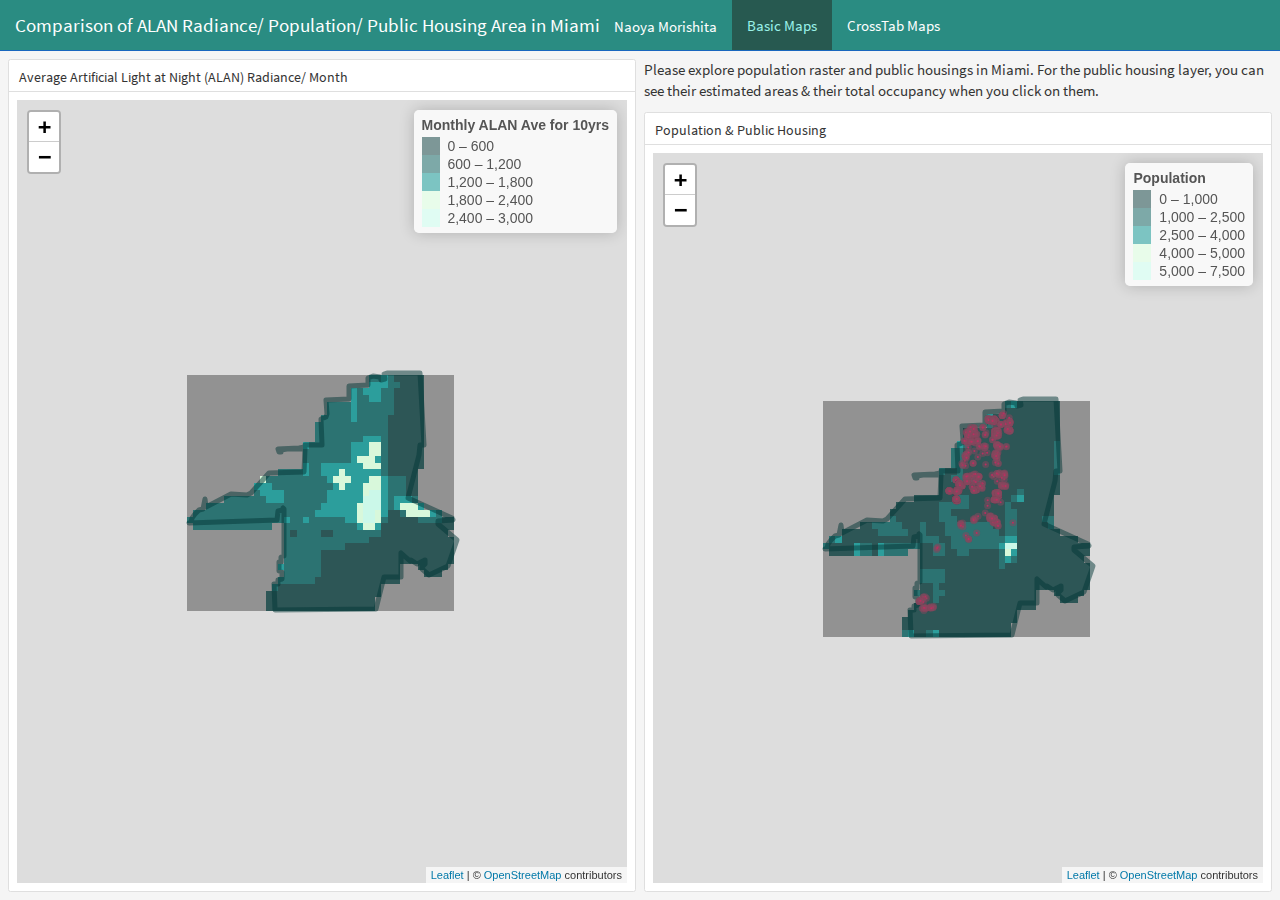
==== commit 938467fb: "Add files via upload" ====
--- a/files/miami_dashboard2.html
+++ b/files/miami_dashboard2.html
@@ -6866,13 +6866,13 @@
 <h1>Basic Maps</h1>
 <div id="chart-1" class="section level2">
 <h2>Chart 1</h2>
-<div id="average-night-light-radiance-month-in-10-years" class="section level3">
-<h3>Average Night Light Radiance/ Month in 10 Years</h3>
+<div id="average-artificial-light-at-night-alan-radiance-month" class="section level3">
+<h3>Average Artificial Light at Night (ALAN) Radiance/ Month</h3>
 <div class="knitr-options" data-fig-width="576" data-fig-height="460">
 
 </div>
-<div class="leaflet html-widget html-fill-item-overflow-hidden html-fill-item" id="htmlwidget-8acfa48d9d80a77aca0a" style="width:576px;height:460.8px;"></div>
-<script type="application/json" data-for="htmlwidget-8acfa48d9d80a77aca0a">{"x":{"options":{"crs":{"crsClass":"L.CRS.EPSG3857","code":null,"proj4def":null,"projectedBounds":null,"options":{}}},"calls":[{"method":"addProviderTiles","args":["OpenStreetMap",null,null,{"errorTileUrl":"","noWrap":false,"detectRetina":false}]},{"method":"addRasterImage","args":["[data-uri]",[[25.8542887369792,-80.3208333333333],[25.7084554036458,-80.1375]],0.8,null,null,null]},{"method":"addPolygons","args":[[[[{"lng":[-80.1633831197077,-80.1634939057482,-80.1637517604523,-80.1646845530565,-80.1646881229983,-80.1669258179798,-80.1678362570852,-80.1738083086276,-80.1737982718996,-80.1737989944495,-80.1739081591798,-80.1739140173812,-80.1856639490027,-80.1856649782392,-80.1869031571193,-80.1911642934175,-80.1911691929634,-80.222227670901,-80.2222713563527,-80.2243049187249,-80.2302716120123,-80.2309266006193,-80.2310062202402,-80.2321718295844,-80.2322526997087,-80.2376179749712,-80.247623347987,-80.2476238841866,-80.2484484527357,-80.2484497820832,-80.2484544789097,-80.2511971914593,-80.2537100271037,-80.2570382197369,-80.260450503477,-80.2610046410855,-80.2610034787207,-80.2610058341756,-80.2610114226466,-80.2610144620646,-80.2610208850936,-80.2610338243019,-80.261036178312,-80.2610383307047,-80.2610562953139,-80.2610782279807,-80.261105052889,-80.2611344440571,-80.2611597301817,-80.2611852020917,-80.2612048429178,-80.261211088086,-80.2612532815196,-80.2612634311375,-80.2612751869944,-80.2613058251733,-80.2613420107156,-80.2613697713082,-80.2614142322552,-80.2614487043491,-80.261460767444,-80.2614800659812,-80.2614993850315,-80.2615171654403,-80.2615515618825,-80.2615908170632,-80.2616119738358,-80.2616217196951,-80.2612335977214,-80.2585564723637,-80.2585779100404,-80.2585831405583,-80.258587976832,-80.2586925832001,-80.2586443896669,-80.2586446429215,-80.2586086948764,-80.2577725640723,-80.2576823754665,-80.2561950292003,-80.2556724828499,-80.2556913019365,-80.2557226350986,-80.2557437631956,-80.255770184908,-80.2557756080725,-80.2557824483377,-80.2558178016638,-80.2558421481761,-80.2558654360205,-80.255865557711,-80.255910673506,-80.2568979902443,-80.2578711509496,-80.2579178552245,-80.2579712491365,-80.2580303123826,-80.2580535317116,-80.2581042286192,-80.2581654295228,-80.2581684873249,-80.2581637641466,-80.2571904215706,-80.2562474735964,-80.2561774349691,-80.2561884755841,-80.2562207574723,-80.2562438195569,-80.2563262415975,-80.2563291493753,-80.256340981914,-80.2543510431806,-80.2543161218282,-80.2543215654632,-80.2543319552806,-80.254368750967,-80.2543850487634,-80.2543991858673,-80.2544150887751,-80.2544317746844,-80.2544480136021,-80.254462483597,-80.2544810273346,-80.2545014497894,-80.2545115510598,-80.2545401024844,-80.2545726018327,-80.2546158225186,-80.2546315853935,-80.2546736500368,-80.2547060304221,-80.2547381370204,-80.2547291178977,-80.2547108899337,-80.254758361054,-80.2548003974622,-80.2547969840605,-80.2548116233147,-80.2548319334175,-80.2549023282657,-80.254912233769,-80.2549304434145,-80.2549404021232,-80.2549514096466,-80.2549686474348,-80.2549777530928,-80.254994508638,-80.2550054736754,-80.255020478947,-80.2550462724815,-80.2550768851816,-80.2551404223585,-80.2551700832016,-80.2551823504861,-80.2552210941001,-80.2552519791715,-80.255255110582,-80.2552854170606,-80.255311261486,-80.2553198469587,-80.2553340730353,-80.2553567870391,-80.2553648039783,-80.2551934375257,-80.2546754988806,-80.2544109464701,-80.2544482727538,-80.2544611999606,-80.2542102801455,-80.2541706278955,-80.2541911728262,-80.2541950415553,-80.2545598704671,-80.2546814528637,-80.2548336479652,-80.2548323520478,-80.2548179558417,-80.2554464491583,-80.2554387074024,-80.255405672309,-80.2555256908897,-80.2566628137357,-80.2575629514613,-80.2584564715036,-80.2584559977463,-80.258455959446,-80.2584586015156,-80.2584588621751,-80.2584529461649,-80.2583800611342,-80.2585094480644,-80.2588746667512,-80.259363738794,-80.2593598859603,-80.2593466501314,-80.2592650601091,-80.2592082949403,-80.259610381323,-80.2608520277503,-80.2613097900543,-80.2615735829998,-80.2633087346415,-80.2653158145314,-80.2670047420142,-80.2673784196016,-80.2675810219396,-80.2692415018147,-80.2694419943193,-80.2698206712529,-80.2706478850196,-80.2708281450417,-80.2714638595163,-80.2725982672979,-80.2733150943599,-80.2735131529148,-80.2740617346461,-80.2748084567536,-80.2756149122055,-80.2762869239296,-80.2770484563455,-80.2777652816315,-80.2782878712125,-80.2792586931738,-80.2796617859737,-80.2806649373908,-80.2808598448389,-80.2817507919581,-80.2822797988762,-80.2830734054248,-80.2837972442046,-80.285623318246,-80.2858246331026,-80.2867208530038,-80.2878521092227,-80.2899629053161,-80.2905294002323,-80.2912704761031,-80.2919047268219,-80.2926504037,-80.2932239948064,-80.2933286640048,-80.2938893569544,-80.2941081091296,-80.2942604797706,-80.2949900298338,-80.295878427994,-80.2969019770923,-80.2978815725845,-80.2980418440046,-80.2996355131568,-80.2998997528687,-80.3008888204174,-80.3019025154898,-80.3028704060703,-80.3039009909209,-80.3058681885422,-80.3066709362254,-80.3074340067563,-80.3085466165071,-80.3098141176109,-80.3102108062146,-80.3110274381134,-80.3118602829043,-80.3138227861689,-80.314685417469,-80.3157318424749,-80.3166110437422,-80.3174885858355,-80.3182438252054,-80.3190692579222,-80.3195780369111,-80.3197159253006,-80.3197599859396,-80.3197879597554,-80.3198145419837,-80.3195731463037,-80.3192263773291,-80.3188278473472,-80.3186027003276,-80.3184543169835,-80.3183619081126,-80.3183477264963,-80.3182919562419,-80.3180471707286,-80.3180266691116,-80.3178015281366,-80.3175481551312,-80.3174796701279,-80.3171816417079,-80.3170882447808,-80.317015513461,-80.3169575204864,-80.3169068888793,-80.3167813868011,-80.3164392893932,-80.3158586742605,-80.3154332254697,-80.3147246278256,-80.3140816525941,-80.3133976543962,-80.3133385140393,-80.3131364813906,-80.312807024613,-80.3127054922614,-80.3125603428959,-80.3125472657775,-80.3125172256218,-80.3125012488621,-80.312477027012,-80.3124419306716,-80.3124139067195,-80.3121572899615,-80.3120459266972,-80.3117178706193,-80.3116004469444,-80.3114887166899,-80.3101214972916,-80.3099402206639,-80.3096018922085,-80.3096401238201,-80.309625901987,-80.3095979499732,-80.3095434470019,-80.3094752827449,-80.3084562948007,-80.3083755185456,-80.3083413535655,-80.3083413081358,-80.3083333164782,-80.3082750643464,-80.3082709152198,-80.3082629511747,-80.3079869323235,-80.3015464273568,-80.3014924526107,-80.3013711099458,-80.2993470210482,-80.2990596242626,-80.2984624976661,-80.2980409676944,-80.296627073088,-80.2962599146213,-80.2959737331446,-80.2959386580336,-80.2959012737206,-80.2958217484795,-80.2957660357831,-80.2957007153481,-80.295288829682,-80.2945072938334,-80.293551217936,-80.2924713856652,-80.2908922400207,-80.2904401118678,-80.2896602829985,-80.289222634434,-80.288872225849,-80.2887795307423,-80.2886982842048,-80.2885832322236,-80.2883949972222,-80.2882722234092,-80.2878971179652,-80.2849639230363,-80.2832457065279,-80.2800948801948,-80.2793448007184,-80.2784642056677,-80.2778007916967,-80.2767717116841,-80.2762670920551,-80.2758520850879,-80.2745475547,-80.2743204295856,-80.2734744751539,-80.2732968184564,-80.2730108264739,-80.2726015922317,-80.2723006803579,-80.2711477206081,-80.2701549505787,-80.2699879523878,-80.2699392109331,-80.2686992094994,-80.2669348701727,-80.2669180952455,-80.2669012171646,-80.266877233884,-80.2668046303818,-80.2667597520785,-80.2665869596557,-80.2665336180449,-80.2665097008437,-80.2664617061017,-80.2660036905827,-80.2654540488239,-80.2651139597403,-80.2650152655027,-80.2648804537035,-80.264688090507,-80.2646637112917,-80.2646302182848,-80.2645595763358,-80.264482356288,-80.2644536705674,-80.2644015468166,-80.2643495730095,-80.2643472924174,-80.263859091757,-80.2584380643086,-80.25612404316,-80.2538175160625,-80.2516304099911,-80.2500710853732,-80.2479769582568,-80.2450206622212,-80.2438724368626,-80.2429430195377,-80.2426895248702,-80.2418806762669,-80.2407147841496,-80.240255981065,-80.2398420949186,-80.239818881866,-80.2398439524026,-80.2398535471376,-80.2398675766216,-80.2398925146415,-80.2398998139033,-80.2399001720982,-80.2399004344119,-80.2399144447941,-80.2399139721791,-80.2399460169062,-80.2399838301811,-80.2400024603079,-80.2400246522036,-80.2400575538883,-80.2400761000531,-80.2401085609236,-80.2401363310484,-80.2401484999339,-80.2401547926122,-80.2401594320407,-80.240176945399,-80.2402150297625,-80.2402267642401,-80.2402291267549,-80.2405048422177,-80.2422272771208,-80.2442774968697,-80.2463059067842,-80.2463058320135,-80.2483516975377,-80.2503931107689,-80.2522344599906,-80.2542601173802,-80.2543585576097,-80.2543585621467,-80.2543586809005,-80.256482777278,-80.2564848282715,-80.2564760928758,-80.2564458484096,-80.2565899050626,-80.257820759334,-80.2584542951889,-80.2585041441773,-80.2585031946667,-80.2585030038203,-80.2575057246874,-80.256515408555,-80.2565126284992,-80.2565123737823,-80.2545625117035,-80.2545555333072,-80.2524393755974,-80.2524326893501,-80.2503917988933,-80.2483789436733,-80.2473845583421,-80.2473809412999,-80.2463523419194,-80.2463520088167,-80.2443189370755,-80.244315671922,-80.2433438268262,-80.2433465989986,-80.2423544029058,-80.2422979776942,-80.2422976536101,-80.2422899638086,-80.2402503758338,-80.2402524620006,-80.2402670946051,-80.2403032470173,-80.2395064577205,-80.2382637211523,-80.2372741147435,-80.2362163367092,-80.2351847604989,-80.2341513120076,-80.2331864982995,-80.233161557849,-80.2331275202803,-80.2321316909698,-80.2309584589078,-80.2297224900416,-80.2290510150804,-80.2280557498427,-80.2280600520399,-80.2280885325883,-80.2280997839104,-80.2281017696657,-80.2281057169411,-80.2281223678801,-80.2281274982185,-80.2281281664931,-80.2281416450724,-80.2281464754815,-80.2281283394948,-80.2281633766456,-80.2282062619847,-80.2282383752543,-80.2282660868313,-80.2282701396362,-80.2282718115777,-80.2283175357495,-80.2283495148393,-80.228381322472,-80.2284057641651,-80.2284388348117,-80.2284513041932,-80.2284961185055,-80.2285079775879,-80.2285362699093,-80.2285648478909,-80.2285944377553,-80.2286228617668,-80.2286229047566,-80.2286691731269,-80.228669183027,-80.2286692098935,-80.228694237337,-80.2287221924581,-80.2287470411108,-80.2287701128823,-80.2287717872391,-80.226781776427,-80.2253456004466,-80.2252957750556,-80.2251600061524,-80.2252273866852,-80.225442660854,-80.2256058487999,-80.2257652053864,-80.2258027071121,-80.2253564585466,-80.2253948546124,-80.2253562066469,-80.2253078378666,-80.2253823220571,-80.2254397883996,-80.2255150691875,-80.2256182281086,-80.2254893008901,-80.2243254789855,-80.2235824884357,-80.2231873660407,-80.2227870903167,-80.221107916064,-80.2190513075312,-80.2171972378295,-80.2169953910271,-80.2149552681172,-80.2129389411037,-80.2114980129908,-80.2108953825312,-80.2094891529742,-80.2095339226952,-80.2095662141124,-80.2095953449188,-80.2096232339355,-80.2096627628427,-80.2096912337131,-80.2097181533669,-80.2097357322869,-80.2097442158184,-80.2096231725955,-80.2095690227918,-80.2095722916429,-80.2091419473555,-80.2090311014467,-80.2090279652117,-80.2070126147548,-80.2051752552531,-80.2050677679022,-80.2050667118033,-80.2050651619755,-80.2034258843913,-80.201690476767,-80.2016904480005,-80.2016896049193,-80.2016907494324,-80.2010323778965,-80.2004762409981,-80.1989546031433,-80.1989556308915,-80.1988361152899,-80.1988341377761,-80.198417200778,-80.1984188037118,-80.197975701449,-80.1969636329106,-80.1969294705145,-80.19695194626,-80.1969800611546,-80.197012052406,-80.1970282989889,-80.1970587960544,-80.1970797766409,-80.1970873420213,-80.1970960456436,-80.1970963945561,-80.1965382917583,-80.195050018396,-80.1948364115904,-80.194615430579,-80.1944335889281,-80.1941626691259,-80.1939880693903,-80.19377077455,-80.1936033525155,-80.1934395739564,-80.1932368084414,-80.1930418601348,-80.1930413576195,-80.1930409649501,-80.1929306387707,-80.1925754013644,-80.1925266203248,-80.1923831655254,-80.1922956775436,-80.1922438485446,-80.1921916135564,-80.192169141724,-80.1921402585253,-80.192109111932,-80.1920560525702,-80.1920015505969,-80.1919738015803,-80.1919561815324,-80.1918925634897,-80.1918410896946,-80.1917686542222,-80.191741188887,-80.1915465856429,-80.1915167441527,-80.1914250901584,-80.191370539901,-80.1913276961342,-80.191289553102,-80.1912270220299,-80.1911725300892,-80.1911232766304,-80.1910259109136,-80.1909341683344,-80.1908432447773,-80.1907562101758,-80.1906546172251,-80.1905961627308,-80.190551891412,-80.1904828761128,-80.1904300794319,-80.1903405377087,-80.1902612873467,-80.190205265817,-80.190161248072,-80.1901311961693,-80.1900892097111,-80.1900550396143,-80.1900237594096,-80.1899876019055,-80.1899571997287,-80.1899058796413,-80.1898425558242,-80.189772022641,-80.1897462567903,-80.1896766849516,-80.1896318346075,-80.1895924817979,-80.1895657344644,-80.189536994833,-80.1894721056485,-80.1894215242892,-80.1893660772602,-80.1893257415257,-80.1892784579026,-80.1892245970874,-80.1891650972779,-80.1891530079464,-80.1890430153664,-80.1890411924999,-80.1890061159821,-80.188976241185,-80.1889535468674,-80.1889272817238,-80.1889063927355,-80.1888995381872,-80.1888714270516,-80.188868012194,-80.1888199341546,-80.1887865786159,-80.1887556323146,-80.1887288727943,-80.1886902506468,-80.1886492865997,-80.1886136849813,-80.1885876188329,-80.1885592308983,-80.188530910303,-80.1885127106423,-80.188498114972,-80.1884841942345,-80.1884632188065,-80.1884556218458,-80.1884417264706,-80.1884290728904,-80.1883822837342,-80.1883305434909,-80.1882151537759,-80.188061251203,-80.187912906573,-80.1878742879651,-80.1878395481657,-80.1878443737041,-80.1878921511259,-80.1879192846771,-80.1879313878665,-80.1879490484296,-80.1879647222868,-80.1873506118178,-80.1872426925157,-80.1870855102686,-80.186851880119,-80.1853757816334,-80.1853758420809,-80.1854988910165,-80.1855284246561,-80.1854380475683,-80.1849059663892,-80.184431577214,-80.1843144558505,-80.1839218534268,-80.183072939222,-80.1808295214108,-80.1797424202774,-80.1793060138936,-80.1790942380654,-80.1790785650484,-80.1783107233543,-80.1783102419561,-80.1783101518043,-80.1781890188627,-80.1777288900938,-80.177725939021,-80.1774044113075,-80.1763604456002,-80.1761318732526,-80.1759434058576,-80.1756005091203,-80.1716574665325,-80.1716450995748,-80.171434473483,-80.1709976781128,-80.1653983232167,-80.161112984905,-80.1604672303655,-80.15900202234,-80.1583895810115,-80.1609211205742,-80.1609520667101,-80.1609168813958,-80.1608608614041,-80.1619909780511,-80.1650395778731,-80.1657530602091,-80.1677996035884,-80.1680709044698,-80.1690782898017,-80.155018522937,-80.1483127805977,-80.1390088649212,-80.1409430625708,-80.139466163325,-80.1386235424778,-80.1490041882238,-80.1487310510636,-80.1415827781835,-80.1415228822793,-80.1357823981633,-80.1359453167329,-80.1363438404636,-80.1411472401489,-80.1420976479916,-80.145745062169,-80.1473639227645,-80.1473642556882,-80.1474989471567,-80.1484145777825,-80.1490946849471,-80.14999841759,-80.14999846154,-80.1513247049411,-80.1523057430941,-80.1551206893611,-80.1554857675392,-80.1584544214657,-80.1585262272812,-80.1585505525587,-80.1585905470185,-80.1590824586286,-80.1595526626677,-80.1597031468144,-80.1597618032742,-80.159760526642,-80.1597600871994,-80.1596431655715,-80.1594615713286,-80.1590993334768,-80.1587321896633,-80.1583049571823,-80.158043208317,-80.1578654245533,-80.1578638639984,-80.1578571137125,-80.1605831990676,-80.1607820077218,-80.1627739843351,-80.1633831197077],"lat":[25.7372059113197,25.7371560885022,25.7373820807312,25.7381996005944,25.7382027288916,25.7401638230436,25.7392005753511,25.7444338956672,25.7439085206926,25.7433648021137,25.7291434278613,25.7291434971821,25.7292819146141,25.7292782862798,25.7249119214635,25.7098825987196,25.7098825518862,25.7095795773722,25.7095791460782,25.7096300409444,25.7097792068541,25.7097791966395,25.7097791951134,25.709779168472,25.7097760586635,25.7095696922186,25.7094248977573,25.70942487525,25.7093894067063,25.7094131744195,25.7094971122087,25.7093899933596,25.7092656031241,25.7091007850201,25.7090055158172,25.7089900369234,25.7090423983553,25.7091730704412,25.709483015033,25.709563446331,25.7097334348263,25.7102906390609,25.7103920268,25.7104742733682,25.7111607829565,25.7119122657825,25.7126707383076,25.7133827084567,25.7141445255359,25.7149069464606,25.7153843154692,25.7156331706856,25.7164851800734,25.7170855378707,25.7173335607209,25.7182125091824,25.7190539112883,25.7199379170421,25.7207919151659,25.721480609781,25.7217711080633,25.7222118492445,25.7226801028424,25.7229055442659,25.7236067916634,25.724351053045,25.7247737086607,25.7248544084689,25.7248727891713,25.7249995447815,25.7256403300705,25.7258904155569,25.7260130084826,25.7274477789952,25.7274430791495,25.7274494857451,25.7274507353687,25.7274797923347,25.7274829264017,25.7275327319782,25.7275502263872,25.7281865661687,25.7287948554503,25.7293958694364,25.7299589895083,25.7300745780329,25.7301623184929,25.7306157725738,25.7309132975381,25.7312894864748,25.7313198838431,25.7322205392501,25.7322099181665,25.7321815693965,25.7321802086778,25.7330900515645,25.7349217881998,25.7355045919595,25.7367770728905,25.7385404987514,25.7386286106269,25.7386950902722,25.7387043992781,25.7387346489073,25.738736895458,25.7390505567363,25.7398120634013,25.7405172229429,25.7420665322691,25.7421333784335,25.7424053938687,25.7424975908775,25.7424992083904,25.7425516096166,25.7429858558909,25.7438134170141,25.7442137317116,25.7445648556012,25.7450286199442,25.7453669453656,25.745807239467,25.7461354084944,25.7465715016275,25.7470716581184,25.7473393607057,25.7480582032169,25.74890517337,25.7498595852047,25.7503277390459,25.7515770468475,25.7524432751652,25.7533229155206,25.7535595127168,25.7540376878965,25.7552240919713,25.7560340532089,25.7565809450712,25.7567301927584,25.7572487460181,25.7580484508189,25.7583477072069,25.7588377056819,25.7591284502256,25.7596162634595,25.759896899327,25.7603243455154,25.760651923524,25.7610248684564,25.7614198445048,25.7621856152695,25.7630010198911,25.7646872116348,25.7655637419133,25.7660932604279,25.7669143803453,25.7674731408951,25.767671337538,25.7682012912181,25.7688680145834,25.7691658881325,25.769533862137,25.7698977950205,25.7700262464836,25.7700675842407,25.7700743799262,25.7700778504755,25.771033777601,25.7714021131868,25.7714134268531,25.7714152149113,25.7717830443225,25.7718523061788,25.7718354100086,25.7718352528346,25.7718342142527,25.7717949365534,25.7713586657089,25.7713427732011,25.7709954293298,25.7706281083761,25.7706251478431,25.7705970970199,25.7705737283129,25.7705505216054,25.770481903553,25.7704763565171,25.7704763113062,25.7702832627145,25.7701460175363,25.7681446697181,25.7681411983771,25.7681313998018,25.7681282179553,25.7680575273237,25.7678147131338,25.7659035829798,25.7645739224329,25.7645530198768,25.7645101505835,25.7644937306247,25.7644903400497,25.7644240732107,25.7643589859932,25.764304908357,25.7642816838795,25.7642851966051,25.7642247593814,25.7642316123105,25.7642291272337,25.7641968195533,25.7641895544717,25.7641702974504,25.7641173329399,25.7640939164973,25.7640951632873,25.7640705585496,25.7640336987656,25.7640107165784,25.7639869766953,25.7639502647843,25.763926739726,25.7639293317101,25.7638893463599,25.7638685575726,25.7638207279243,25.7638090518914,25.7637882583818,25.7637656761684,25.7637317563825,25.7637101280967,25.7636473088715,25.7636439115765,25.7635984382639,25.7635627931101,25.7634889310958,25.7634849873599,25.763470455676,25.7634407837652,25.7634188737054,25.76340300268,25.7633972346274,25.7633788042976,25.7633808112539,25.7633689109597,25.7633443308945,25.7633115034214,25.7633057741626,25.7632576252147,25.7632583981764,25.7632205919777,25.7632053551391,25.7631933425997,25.7631590869343,25.7631313116499,25.7630987567576,25.7630285336655,25.7630211825253,25.7629792457051,25.762948338013,25.7628960590083,25.7628979393074,25.7628538299993,25.7628301704441,25.7627826883678,25.7627637954502,25.7627166152654,25.7626890184958,25.7626527258718,25.7626177462955,25.7624948761593,25.7624864231802,25.7624841321597,25.7624834001885,25.7624810539864,25.7627299091764,25.7627370286995,25.7627472558052,25.7627722927661,25.7628377006405,25.7629394596495,25.7630672707327,25.7630886471896,25.7631727068935,25.7640048378233,25.7640354198237,25.7647128320963,25.7654202488998,25.7655803109613,25.766276847158,25.7664426567594,25.7665717795905,25.7666410443962,25.7667278139387,25.7669078855248,25.76739872734,25.7681118934016,25.768509031305,25.7690857789693,25.7694925326156,25.7698778013284,25.7699413850315,25.7703236043658,25.7706515889685,25.7707526693545,25.7708971730953,25.7709043750763,25.7708969694233,25.7708978769541,25.7709122151117,25.7709120493087,25.7709028369961,25.7709363138201,25.7708825689769,25.7706947536981,25.7706729107545,25.7706830255483,25.7713195900432,25.7714039702169,25.7715614513526,25.7741151552777,25.7742604719446,25.7744663013161,25.7746356570886,25.7748534102852,25.7775151619576,25.7775995860752,25.7772856105597,25.7772851924101,25.7773056503232,25.7727107419211,25.7725153926963,25.7721404753095,25.7722577073687,25.7752054349941,25.7752081673453,25.7752444758035,25.7761940814579,25.7763183896359,25.7765819909222,25.7767778796259,25.7774942259925,25.7776926297896,25.7779100472998,25.777925714808,25.777928413407,25.777931627484,25.7779414360838,25.7779627161366,25.7782109237868,25.7786207411302,25.7791616544323,25.7797755445587,25.7804631179873,25.7806156986038,25.7807336904766,25.7808076763955,25.7808211893395,25.780856260501,25.7808628869324,25.7808755998606,25.7808408168867,25.7808343373211,25.78084120898,25.7802501915478,25.7802619397945,25.7802867888226,25.7803436829057,25.7805817479243,25.7809689653693,25.7815026577995,25.7819243996379,25.7822659131798,25.7835940760481,25.7838823504172,25.7848266806662,25.7851758157244,25.7853463768063,25.7857005908717,25.7860921993913,25.787425247334,25.7884793238431,25.7886816814938,25.7887392259696,25.7901101765287,25.7917370774134,25.7917905899722,25.7918440117427,25.7918995378991,25.7919737847095,25.7920030645485,25.7920873392502,25.7921300638512,25.7921291173085,25.7921733726735,25.792595695603,25.7931408780507,25.7933666522849,25.793425498778,25.7935332852615,25.7935729875005,25.7935883800194,25.7935790983563,25.7936091137767,25.7936178356127,25.7936450257097,25.7936645050121,25.793659686427,25.7936571393279,25.7936627145615,25.7938383789478,25.7938890863605,25.7939072880216,25.7939699998557,25.7940077082234,25.7940612067855,25.7941442494354,25.7941730204266,25.7942037798876,25.7942114018484,25.7942357162869,25.7942707574037,25.7942698995679,25.794274412961,25.7942746662348,25.7952281206725,25.7955865189454,25.7961105493482,25.796854394066,25.7970721233725,25.7972568821775,25.7973917923391,25.7977564121098,25.7979199397571,25.7989117767058,25.7998331410399,25.8006648166784,25.8016825665843,25.8025997788828,25.8035341106759,25.8044609499439,25.8053489017788,25.8057939866231,25.806093167577,25.8063136935755,25.8072313403027,25.8081403251586,25.8085902430759,25.8086224331678,25.8086102843724,25.8085343788219,25.8084702026881,25.8084137637901,25.8084255809356,25.8083613255925,25.808312775179,25.808243470389,25.8081975232161,25.8081952894736,25.8081945646657,25.8081755932914,25.8081273821947,25.8080977107006,25.8076493762677,25.8068039190904,25.806801613809,25.8067819084766,25.8073202384738,25.8085441015514,25.8089353270423,25.8090142036303,25.8090390989948,25.809065007012,25.8090082573648,25.809003053163,25.8090581036923,25.8090797469514,25.809137013184,25.8091122036661,25.8091698270761,25.8092306646469,25.8092502953474,25.8092812466482,25.8093006931493,25.8093533395556,25.8093691848617,25.8093396719093,25.8093655861022,25.8094677997492,25.8095124478608,25.8095149863112,25.8095137299353,25.8094839754437,25.8095507540435,25.8096167352728,25.8100147404823,25.8109587937626,25.8109798197876,25.8110126048292,25.8110471372136,25.8110770062672,25.8111092413325,25.8111369883717,25.8111640854572,25.8111647861423,25.8111658450269,25.8111968361201,25.8112186624603,25.8112767737619,25.8112931610433,25.8113208947721,25.8113956552531,25.8118905851795,25.8121125506391,25.8121337472854,25.8121758795833,25.8123536113531,25.8124564739137,25.8126724888562,25.8129384170529,25.8130337065842,25.8131938730931,25.8139434391627,25.8143662704173,25.814682900947,25.8153428273367,25.8154393285771,25.8154657173938,25.8161875843893,25.8169108252856,25.8176607186362,25.8184038661214,25.8191054463037,25.8198784502042,25.8206442321329,25.8213647869199,25.8221003884759,25.8228210309725,25.8235029894361,25.8242982493415,25.8242994645349,25.82507402927,25.8250741945072,25.8250749736356,25.8258111541455,25.8265402201023,25.8272501811937,25.8278997672774,25.8279469016282,25.8280255705049,25.8280833421878,25.8280846200747,25.8280881015807,25.8299340947494,25.8299254235065,25.8299166422396,25.8299080678402,25.8308339436511,25.830851259986,25.8316392737459,25.8316368805764,25.8316338858529,25.8335644137261,25.834766128093,25.8365745502393,25.8391157807466,25.8391141058821,25.8391541050189,25.8391859029713,25.8391972029112,25.8392119132837,25.8392667136328,25.8393301278976,25.8393963241664,25.8394034900571,25.8394732969394,25.8395363259021,25.8395867092861,25.8396077765881,25.8396557974878,25.8408334556945,25.8420123474226,25.8426948461386,25.843428246246,25.8441523826036,25.8447478671904,25.8456077285108,25.8463464664282,25.8475330960885,25.8475374154521,25.8475403215108,25.8476173185332,25.8476230876913,25.8476255232129,25.8475920767375,25.8476327489153,25.8476743673553,25.8476768173276,25.847631262389,25.8475643617599,25.8476161588828,25.8476795649551,25.8476823638906,25.8477636629529,25.8477943699129,25.8477990933354,25.8478017842648,25.8478220542954,25.8478680640102,25.8478723945279,25.8478327738885,25.8478418058244,25.8478767451043,25.8478892689908,25.8479226043764,25.8479237288102,25.8485917708341,25.8496905366199,25.8506094615794,25.8511302264774,25.8518201005242,25.8523152709513,25.8525457299669,25.852936895156,25.8529525876938,25.852967490233,25.8530171672409,25.8530513790865,25.8531241628748,25.8531939455526,25.8532889760706,25.8533394917919,25.8533929881569,25.8534338895231,25.8534619401826,25.8534704674681,25.8534800028367,25.8535579990034,25.8536187842335,25.8536281768197,25.8536612631321,25.8536697763607,25.8536929165471,25.8537085474512,25.8537132859379,25.8537152302811,25.8537151052599,25.8537134922161,25.853710391659,25.8537035829777,25.8536923866393,25.8536856492669,25.8536817808843,25.8536678150217,25.8536530285265,25.8536447525201,25.8536388453064,25.8536084450723,25.8536066334044,25.8536020313767,25.8535980962741,25.8535922847697,25.8535867521732,25.8535762374524,25.8535635876103,25.8535509172849,25.8535257336835,25.8535011807028,25.8534775123029,25.8534467617434,25.8534089227914,25.853388988909,25.8533703029888,25.8533357785865,25.8533100667897,25.8532653174043,25.853228152471,25.853204601583,25.8531862003888,25.8531737072282,25.8531574755542,25.8531543802613,25.8531513010809,25.853146921061,25.8531429414165,25.8531361190926,25.8531241461083,25.8531099547985,25.8531022369719,25.8530847310709,25.8530706830174,25.853057535778,25.8530543373759,25.8530513038636,25.8530487311004,25.853051353441,25.8530612112409,25.8530710811757,25.8530810558267,25.8530938271236,25.8531094716066,25.8531132186537,25.853144813287,25.8531450007845,25.8531560391335,25.8531623505187,25.8531654633333,25.8531674757387,25.8531684386131,25.8531678758901,25.8531655696738,25.853165880964,25.8531603978325,25.8531521139052,25.8531406038565,25.8531274978577,25.8531040679742,25.853074146749,25.8530453359373,25.8530181968358,25.8529813278373,25.8529347422922,25.8528914519755,25.8528444033479,25.852786020432,25.8527122667491,25.8526820743145,25.8526268498725,25.8526027806652,25.8525527656392,25.8525192827535,25.8524446086001,25.8524017112753,25.8522693905606,25.8521732212562,25.8520841810221,25.8519527168575,25.8517611685893,25.8516457075132,25.8515942028697,25.8515184654399,25.8514547806793,25.8514674708414,25.8514697002297,25.8514688637022,25.8514676187881,25.8515071726592,25.8515082507499,25.8537224755466,25.8551705963597,25.8551730012745,25.8551871554683,25.8551984192886,25.8552012004174,25.855212380431,25.8552365505751,25.8553004003926,25.8553357040412,25.8553488671378,25.8553552539089,25.8553573794666,25.8553776690811,25.8554455772352,25.8554583300983,25.8554573502635,25.855453627691,25.8554533636555,25.8554246600298,25.8554355262331,25.8554448922911,25.8554526135421,25.8554611565541,25.8555912152072,25.8555941775125,25.8556446300044,25.8557492571504,25.8557817703537,25.855806506695,25.8412027797852,25.8261145186712,25.8113144651131,25.8112663242408,25.8112657356148,25.810484253402,25.8088632685472,25.8046037492671,25.7931116147438,25.7904216888743,25.7833053382997,25.7823618860752,25.7785160368635,25.7724864492026,25.7696099771667,25.7656182666334,25.7653964394608,25.7647460694071,25.7643937283253,25.7641503923006,25.7624497726316,25.7571262717222,25.7565301748246,25.7523958267128,25.7519784684315,25.7509189318612,25.7368109455769,25.7364492028821,25.7350851250288,25.7343655212042,25.7343653724105,25.7343263538858,25.7336621164108,25.7333565622481,25.7329505315828,25.7329505173968,25.732520810282,25.7321853628782,25.7305065807214,25.7303440503775,25.7332140656635,25.7332834826179,25.7333069999519,25.7333456630828,25.733821209485,25.7342757651828,25.7344742098451,25.7346373041121,25.7348188819647,25.7348813843372,25.7351745820676,25.735458291577,25.7358630469878,25.7362633022719,25.7366767075978,25.7369916783355,25.7373803009717,25.7378141350711,25.7396908989665,25.7384650455613,25.7383756436029,25.7374798483432,25.7372059113197]}]]],null,null,{"interactive":true,"className":"","stroke":true,"color":"#023535","weight":5,"opacity":0.5,"fill":true,"fillColor":"#023535","fillOpacity":0,"smoothFactor":1,"noClip":false},null,null,null,{"interactive":false,"permanent":false,"direction":"auto","opacity":1,"offset":[0,0],"textsize":"10px","textOnly":false,"className":"","sticky":true},null]},{"method":"addLegend","args":[{"colors":["#023535","#015958","#008F8C","#D8FFDB","#C7FFED"],"labels":["0 &ndash; 600","600 &ndash; 1,200","1,200 &ndash; 1,800","1,800 &ndash; 2,400","2,400 &ndash; 3,000"],"na_color":null,"na_label":"NA","opacity":0.5,"position":"topright","type":"bin","title":"Monthly ALAN Ave for 10yrs","extra":null,"layerId":null,"className":"info legend","group":null}]}],"limits":{"lat":[25.7084554036458,25.855806506695],"lng":[-80.3208333333333,-80.1357823981633]}},"evals":[],"jsHooks":[]}</script>
+<div class="leaflet html-widget html-fill-item-overflow-hidden html-fill-item" id="htmlwidget-a8ba18188a3f078259a0" style="width:576px;height:460.8px;"></div>
+<script type="application/json" data-for="htmlwidget-a8ba18188a3f078259a0">{"x":{"options":{"crs":{"crsClass":"L.CRS.EPSG3857","code":null,"proj4def":null,"projectedBounds":null,"options":{}}},"calls":[{"method":"addProviderTiles","args":["OpenStreetMap",null,null,{"errorTileUrl":"","noWrap":false,"detectRetina":false}]},{"method":"addRasterImage","args":["[data-uri]",[[25.8542887369792,-80.3208333333333],[25.7084554036458,-80.1375]],0.8,null,null,null]},{"method":"addPolygons","args":[[[[{"lng":[-80.1633831197077,-80.1634939057482,-80.1637517604523,-80.1646845530565,-80.1646881229983,-80.1669258179798,-80.1678362570852,-80.1738083086276,-80.1737982718996,-80.1737989944495,-80.1739081591798,-80.1739140173812,-80.1856639490027,-80.1856649782392,-80.1869031571193,-80.1911642934175,-80.1911691929634,-80.222227670901,-80.2222713563527,-80.2243049187249,-80.2302716120123,-80.2309266006193,-80.2310062202402,-80.2321718295844,-80.2322526997087,-80.2376179749712,-80.247623347987,-80.2476238841866,-80.2484484527357,-80.2484497820832,-80.2484544789097,-80.2511971914593,-80.2537100271037,-80.2570382197369,-80.260450503477,-80.2610046410855,-80.2610034787207,-80.2610058341756,-80.2610114226466,-80.2610144620646,-80.2610208850936,-80.2610338243019,-80.261036178312,-80.2610383307047,-80.2610562953139,-80.2610782279807,-80.261105052889,-80.2611344440571,-80.2611597301817,-80.2611852020917,-80.2612048429178,-80.261211088086,-80.2612532815196,-80.2612634311375,-80.2612751869944,-80.2613058251733,-80.2613420107156,-80.2613697713082,-80.2614142322552,-80.2614487043491,-80.261460767444,-80.2614800659812,-80.2614993850315,-80.2615171654403,-80.2615515618825,-80.2615908170632,-80.2616119738358,-80.2616217196951,-80.2612335977214,-80.2585564723637,-80.2585779100404,-80.2585831405583,-80.258587976832,-80.2586925832001,-80.2586443896669,-80.2586446429215,-80.2586086948764,-80.2577725640723,-80.2576823754665,-80.2561950292003,-80.2556724828499,-80.2556913019365,-80.2557226350986,-80.2557437631956,-80.255770184908,-80.2557756080725,-80.2557824483377,-80.2558178016638,-80.2558421481761,-80.2558654360205,-80.255865557711,-80.255910673506,-80.2568979902443,-80.2578711509496,-80.2579178552245,-80.2579712491365,-80.2580303123826,-80.2580535317116,-80.2581042286192,-80.2581654295228,-80.2581684873249,-80.2581637641466,-80.2571904215706,-80.2562474735964,-80.2561774349691,-80.2561884755841,-80.2562207574723,-80.2562438195569,-80.2563262415975,-80.2563291493753,-80.256340981914,-80.2543510431806,-80.2543161218282,-80.2543215654632,-80.2543319552806,-80.254368750967,-80.2543850487634,-80.2543991858673,-80.2544150887751,-80.2544317746844,-80.2544480136021,-80.254462483597,-80.2544810273346,-80.2545014497894,-80.2545115510598,-80.2545401024844,-80.2545726018327,-80.2546158225186,-80.2546315853935,-80.2546736500368,-80.2547060304221,-80.2547381370204,-80.2547291178977,-80.2547108899337,-80.254758361054,-80.2548003974622,-80.2547969840605,-80.2548116233147,-80.2548319334175,-80.2549023282657,-80.254912233769,-80.2549304434145,-80.2549404021232,-80.2549514096466,-80.2549686474348,-80.2549777530928,-80.254994508638,-80.2550054736754,-80.255020478947,-80.2550462724815,-80.2550768851816,-80.2551404223585,-80.2551700832016,-80.2551823504861,-80.2552210941001,-80.2552519791715,-80.255255110582,-80.2552854170606,-80.255311261486,-80.2553198469587,-80.2553340730353,-80.2553567870391,-80.2553648039783,-80.2551934375257,-80.2546754988806,-80.2544109464701,-80.2544482727538,-80.2544611999606,-80.2542102801455,-80.2541706278955,-80.2541911728262,-80.2541950415553,-80.2545598704671,-80.2546814528637,-80.2548336479652,-80.2548323520478,-80.2548179558417,-80.2554464491583,-80.2554387074024,-80.255405672309,-80.2555256908897,-80.2566628137357,-80.2575629514613,-80.2584564715036,-80.2584559977463,-80.258455959446,-80.2584586015156,-80.2584588621751,-80.2584529461649,-80.2583800611342,-80.2585094480644,-80.2588746667512,-80.259363738794,-80.2593598859603,-80.2593466501314,-80.2592650601091,-80.2592082949403,-80.259610381323,-80.2608520277503,-80.2613097900543,-80.2615735829998,-80.2633087346415,-80.2653158145314,-80.2670047420142,-80.2673784196016,-80.2675810219396,-80.2692415018147,-80.2694419943193,-80.2698206712529,-80.2706478850196,-80.2708281450417,-80.2714638595163,-80.2725982672979,-80.2733150943599,-80.2735131529148,-80.2740617346461,-80.2748084567536,-80.2756149122055,-80.2762869239296,-80.2770484563455,-80.2777652816315,-80.2782878712125,-80.2792586931738,-80.2796617859737,-80.2806649373908,-80.2808598448389,-80.2817507919581,-80.2822797988762,-80.2830734054248,-80.2837972442046,-80.285623318246,-80.2858246331026,-80.2867208530038,-80.2878521092227,-80.2899629053161,-80.2905294002323,-80.2912704761031,-80.2919047268219,-80.2926504037,-80.2932239948064,-80.2933286640048,-80.2938893569544,-80.2941081091296,-80.2942604797706,-80.2949900298338,-80.295878427994,-80.2969019770923,-80.2978815725845,-80.2980418440046,-80.2996355131568,-80.2998997528687,-80.3008888204174,-80.3019025154898,-80.3028704060703,-80.3039009909209,-80.3058681885422,-80.3066709362254,-80.3074340067563,-80.3085466165071,-80.3098141176109,-80.3102108062146,-80.3110274381134,-80.3118602829043,-80.3138227861689,-80.314685417469,-80.3157318424749,-80.3166110437422,-80.3174885858355,-80.3182438252054,-80.3190692579222,-80.3195780369111,-80.3197159253006,-80.3197599859396,-80.3197879597554,-80.3198145419837,-80.3195731463037,-80.3192263773291,-80.3188278473472,-80.3186027003276,-80.3184543169835,-80.3183619081126,-80.3183477264963,-80.3182919562419,-80.3180471707286,-80.3180266691116,-80.3178015281366,-80.3175481551312,-80.3174796701279,-80.3171816417079,-80.3170882447808,-80.317015513461,-80.3169575204864,-80.3169068888793,-80.3167813868011,-80.3164392893932,-80.3158586742605,-80.3154332254697,-80.3147246278256,-80.3140816525941,-80.3133976543962,-80.3133385140393,-80.3131364813906,-80.312807024613,-80.3127054922614,-80.3125603428959,-80.3125472657775,-80.3125172256218,-80.3125012488621,-80.312477027012,-80.3124419306716,-80.3124139067195,-80.3121572899615,-80.3120459266972,-80.3117178706193,-80.3116004469444,-80.3114887166899,-80.3101214972916,-80.3099402206639,-80.3096018922085,-80.3096401238201,-80.309625901987,-80.3095979499732,-80.3095434470019,-80.3094752827449,-80.3084562948007,-80.3083755185456,-80.3083413535655,-80.3083413081358,-80.3083333164782,-80.3082750643464,-80.3082709152198,-80.3082629511747,-80.3079869323235,-80.3015464273568,-80.3014924526107,-80.3013711099458,-80.2993470210482,-80.2990596242626,-80.2984624976661,-80.2980409676944,-80.296627073088,-80.2962599146213,-80.2959737331446,-80.2959386580336,-80.2959012737206,-80.2958217484795,-80.2957660357831,-80.2957007153481,-80.295288829682,-80.2945072938334,-80.293551217936,-80.2924713856652,-80.2908922400207,-80.2904401118678,-80.2896602829985,-80.289222634434,-80.288872225849,-80.2887795307423,-80.2886982842048,-80.2885832322236,-80.2883949972222,-80.2882722234092,-80.2878971179652,-80.2849639230363,-80.2832457065279,-80.2800948801948,-80.2793448007184,-80.2784642056677,-80.2778007916967,-80.2767717116841,-80.2762670920551,-80.2758520850879,-80.2745475547,-80.2743204295856,-80.2734744751539,-80.2732968184564,-80.2730108264739,-80.2726015922317,-80.2723006803579,-80.2711477206081,-80.2701549505787,-80.2699879523878,-80.2699392109331,-80.2686992094994,-80.2669348701727,-80.2669180952455,-80.2669012171646,-80.266877233884,-80.2668046303818,-80.2667597520785,-80.2665869596557,-80.2665336180449,-80.2665097008437,-80.2664617061017,-80.2660036905827,-80.2654540488239,-80.2651139597403,-80.2650152655027,-80.2648804537035,-80.264688090507,-80.2646637112917,-80.2646302182848,-80.2645595763358,-80.264482356288,-80.2644536705674,-80.2644015468166,-80.2643495730095,-80.2643472924174,-80.263859091757,-80.2584380643086,-80.25612404316,-80.2538175160625,-80.2516304099911,-80.2500710853732,-80.2479769582568,-80.2450206622212,-80.2438724368626,-80.2429430195377,-80.2426895248702,-80.2418806762669,-80.2407147841496,-80.240255981065,-80.2398420949186,-80.239818881866,-80.2398439524026,-80.2398535471376,-80.2398675766216,-80.2398925146415,-80.2398998139033,-80.2399001720982,-80.2399004344119,-80.2399144447941,-80.2399139721791,-80.2399460169062,-80.2399838301811,-80.2400024603079,-80.2400246522036,-80.2400575538883,-80.2400761000531,-80.2401085609236,-80.2401363310484,-80.2401484999339,-80.2401547926122,-80.2401594320407,-80.240176945399,-80.2402150297625,-80.2402267642401,-80.2402291267549,-80.2405048422177,-80.2422272771208,-80.2442774968697,-80.2463059067842,-80.2463058320135,-80.2483516975377,-80.2503931107689,-80.2522344599906,-80.2542601173802,-80.2543585576097,-80.2543585621467,-80.2543586809005,-80.256482777278,-80.2564848282715,-80.2564760928758,-80.2564458484096,-80.2565899050626,-80.257820759334,-80.2584542951889,-80.2585041441773,-80.2585031946667,-80.2585030038203,-80.2575057246874,-80.256515408555,-80.2565126284992,-80.2565123737823,-80.2545625117035,-80.2545555333072,-80.2524393755974,-80.2524326893501,-80.2503917988933,-80.2483789436733,-80.2473845583421,-80.2473809412999,-80.2463523419194,-80.2463520088167,-80.2443189370755,-80.244315671922,-80.2433438268262,-80.2433465989986,-80.2423544029058,-80.2422979776942,-80.2422976536101,-80.2422899638086,-80.2402503758338,-80.2402524620006,-80.2402670946051,-80.2403032470173,-80.2395064577205,-80.2382637211523,-80.2372741147435,-80.2362163367092,-80.2351847604989,-80.2341513120076,-80.2331864982995,-80.233161557849,-80.2331275202803,-80.2321316909698,-80.2309584589078,-80.2297224900416,-80.2290510150804,-80.2280557498427,-80.2280600520399,-80.2280885325883,-80.2280997839104,-80.2281017696657,-80.2281057169411,-80.2281223678801,-80.2281274982185,-80.2281281664931,-80.2281416450724,-80.2281464754815,-80.2281283394948,-80.2281633766456,-80.2282062619847,-80.2282383752543,-80.2282660868313,-80.2282701396362,-80.2282718115777,-80.2283175357495,-80.2283495148393,-80.228381322472,-80.2284057641651,-80.2284388348117,-80.2284513041932,-80.2284961185055,-80.2285079775879,-80.2285362699093,-80.2285648478909,-80.2285944377553,-80.2286228617668,-80.2286229047566,-80.2286691731269,-80.228669183027,-80.2286692098935,-80.228694237337,-80.2287221924581,-80.2287470411108,-80.2287701128823,-80.2287717872391,-80.226781776427,-80.2253456004466,-80.2252957750556,-80.2251600061524,-80.2252273866852,-80.225442660854,-80.2256058487999,-80.2257652053864,-80.2258027071121,-80.2253564585466,-80.2253948546124,-80.2253562066469,-80.2253078378666,-80.2253823220571,-80.2254397883996,-80.2255150691875,-80.2256182281086,-80.2254893008901,-80.2243254789855,-80.2235824884357,-80.2231873660407,-80.2227870903167,-80.221107916064,-80.2190513075312,-80.2171972378295,-80.2169953910271,-80.2149552681172,-80.2129389411037,-80.2114980129908,-80.2108953825312,-80.2094891529742,-80.2095339226952,-80.2095662141124,-80.2095953449188,-80.2096232339355,-80.2096627628427,-80.2096912337131,-80.2097181533669,-80.2097357322869,-80.2097442158184,-80.2096231725955,-80.2095690227918,-80.2095722916429,-80.2091419473555,-80.2090311014467,-80.2090279652117,-80.2070126147548,-80.2051752552531,-80.2050677679022,-80.2050667118033,-80.2050651619755,-80.2034258843913,-80.201690476767,-80.2016904480005,-80.2016896049193,-80.2016907494324,-80.2010323778965,-80.2004762409981,-80.1989546031433,-80.1989556308915,-80.1988361152899,-80.1988341377761,-80.198417200778,-80.1984188037118,-80.197975701449,-80.1969636329106,-80.1969294705145,-80.19695194626,-80.1969800611546,-80.197012052406,-80.1970282989889,-80.1970587960544,-80.1970797766409,-80.1970873420213,-80.1970960456436,-80.1970963945561,-80.1965382917583,-80.195050018396,-80.1948364115904,-80.194615430579,-80.1944335889281,-80.1941626691259,-80.1939880693903,-80.19377077455,-80.1936033525155,-80.1934395739564,-80.1932368084414,-80.1930418601348,-80.1930413576195,-80.1930409649501,-80.1929306387707,-80.1925754013644,-80.1925266203248,-80.1923831655254,-80.1922956775436,-80.1922438485446,-80.1921916135564,-80.192169141724,-80.1921402585253,-80.192109111932,-80.1920560525702,-80.1920015505969,-80.1919738015803,-80.1919561815324,-80.1918925634897,-80.1918410896946,-80.1917686542222,-80.191741188887,-80.1915465856429,-80.1915167441527,-80.1914250901584,-80.191370539901,-80.1913276961342,-80.191289553102,-80.1912270220299,-80.1911725300892,-80.1911232766304,-80.1910259109136,-80.1909341683344,-80.1908432447773,-80.1907562101758,-80.1906546172251,-80.1905961627308,-80.190551891412,-80.1904828761128,-80.1904300794319,-80.1903405377087,-80.1902612873467,-80.190205265817,-80.190161248072,-80.1901311961693,-80.1900892097111,-80.1900550396143,-80.1900237594096,-80.1899876019055,-80.1899571997287,-80.1899058796413,-80.1898425558242,-80.189772022641,-80.1897462567903,-80.1896766849516,-80.1896318346075,-80.1895924817979,-80.1895657344644,-80.189536994833,-80.1894721056485,-80.1894215242892,-80.1893660772602,-80.1893257415257,-80.1892784579026,-80.1892245970874,-80.1891650972779,-80.1891530079464,-80.1890430153664,-80.1890411924999,-80.1890061159821,-80.188976241185,-80.1889535468674,-80.1889272817238,-80.1889063927355,-80.1888995381872,-80.1888714270516,-80.188868012194,-80.1888199341546,-80.1887865786159,-80.1887556323146,-80.1887288727943,-80.1886902506468,-80.1886492865997,-80.1886136849813,-80.1885876188329,-80.1885592308983,-80.188530910303,-80.1885127106423,-80.188498114972,-80.1884841942345,-80.1884632188065,-80.1884556218458,-80.1884417264706,-80.1884290728904,-80.1883822837342,-80.1883305434909,-80.1882151537759,-80.188061251203,-80.187912906573,-80.1878742879651,-80.1878395481657,-80.1878443737041,-80.1878921511259,-80.1879192846771,-80.1879313878665,-80.1879490484296,-80.1879647222868,-80.1873506118178,-80.1872426925157,-80.1870855102686,-80.186851880119,-80.1853757816334,-80.1853758420809,-80.1854988910165,-80.1855284246561,-80.1854380475683,-80.1849059663892,-80.184431577214,-80.1843144558505,-80.1839218534268,-80.183072939222,-80.1808295214108,-80.1797424202774,-80.1793060138936,-80.1790942380654,-80.1790785650484,-80.1783107233543,-80.1783102419561,-80.1783101518043,-80.1781890188627,-80.1777288900938,-80.177725939021,-80.1774044113075,-80.1763604456002,-80.1761318732526,-80.1759434058576,-80.1756005091203,-80.1716574665325,-80.1716450995748,-80.171434473483,-80.1709976781128,-80.1653983232167,-80.161112984905,-80.1604672303655,-80.15900202234,-80.1583895810115,-80.1609211205742,-80.1609520667101,-80.1609168813958,-80.1608608614041,-80.1619909780511,-80.1650395778731,-80.1657530602091,-80.1677996035884,-80.1680709044698,-80.1690782898017,-80.155018522937,-80.1483127805977,-80.1390088649212,-80.1409430625708,-80.139466163325,-80.1386235424778,-80.1490041882238,-80.1487310510636,-80.1415827781835,-80.1415228822793,-80.1357823981633,-80.1359453167329,-80.1363438404636,-80.1411472401489,-80.1420976479916,-80.145745062169,-80.1473639227645,-80.1473642556882,-80.1474989471567,-80.1484145777825,-80.1490946849471,-80.14999841759,-80.14999846154,-80.1513247049411,-80.1523057430941,-80.1551206893611,-80.1554857675392,-80.1584544214657,-80.1585262272812,-80.1585505525587,-80.1585905470185,-80.1590824586286,-80.1595526626677,-80.1597031468144,-80.1597618032742,-80.159760526642,-80.1597600871994,-80.1596431655715,-80.1594615713286,-80.1590993334768,-80.1587321896633,-80.1583049571823,-80.158043208317,-80.1578654245533,-80.1578638639984,-80.1578571137125,-80.1605831990676,-80.1607820077218,-80.1627739843351,-80.1633831197077],"lat":[25.7372059113197,25.7371560885022,25.7373820807312,25.7381996005944,25.7382027288916,25.7401638230436,25.7392005753511,25.7444338956672,25.7439085206926,25.7433648021137,25.7291434278613,25.7291434971821,25.7292819146141,25.7292782862798,25.7249119214635,25.7098825987196,25.7098825518862,25.7095795773722,25.7095791460782,25.7096300409444,25.7097792068541,25.7097791966395,25.7097791951134,25.709779168472,25.7097760586635,25.7095696922186,25.7094248977573,25.70942487525,25.7093894067063,25.7094131744195,25.7094971122087,25.7093899933596,25.7092656031241,25.7091007850201,25.7090055158172,25.7089900369234,25.7090423983553,25.7091730704412,25.709483015033,25.709563446331,25.7097334348263,25.7102906390609,25.7103920268,25.7104742733682,25.7111607829565,25.7119122657825,25.7126707383076,25.7133827084567,25.7141445255359,25.7149069464606,25.7153843154692,25.7156331706856,25.7164851800734,25.7170855378707,25.7173335607209,25.7182125091824,25.7190539112883,25.7199379170421,25.7207919151659,25.721480609781,25.7217711080633,25.7222118492445,25.7226801028424,25.7229055442659,25.7236067916634,25.724351053045,25.7247737086607,25.7248544084689,25.7248727891713,25.7249995447815,25.7256403300705,25.7258904155569,25.7260130084826,25.7274477789952,25.7274430791495,25.7274494857451,25.7274507353687,25.7274797923347,25.7274829264017,25.7275327319782,25.7275502263872,25.7281865661687,25.7287948554503,25.7293958694364,25.7299589895083,25.7300745780329,25.7301623184929,25.7306157725738,25.7309132975381,25.7312894864748,25.7313198838431,25.7322205392501,25.7322099181665,25.7321815693965,25.7321802086778,25.7330900515645,25.7349217881998,25.7355045919595,25.7367770728905,25.7385404987514,25.7386286106269,25.7386950902722,25.7387043992781,25.7387346489073,25.738736895458,25.7390505567363,25.7398120634013,25.7405172229429,25.7420665322691,25.7421333784335,25.7424053938687,25.7424975908775,25.7424992083904,25.7425516096166,25.7429858558909,25.7438134170141,25.7442137317116,25.7445648556012,25.7450286199442,25.7453669453656,25.745807239467,25.7461354084944,25.7465715016275,25.7470716581184,25.7473393607057,25.7480582032169,25.74890517337,25.7498595852047,25.7503277390459,25.7515770468475,25.7524432751652,25.7533229155206,25.7535595127168,25.7540376878965,25.7552240919713,25.7560340532089,25.7565809450712,25.7567301927584,25.7572487460181,25.7580484508189,25.7583477072069,25.7588377056819,25.7591284502256,25.7596162634595,25.759896899327,25.7603243455154,25.760651923524,25.7610248684564,25.7614198445048,25.7621856152695,25.7630010198911,25.7646872116348,25.7655637419133,25.7660932604279,25.7669143803453,25.7674731408951,25.767671337538,25.7682012912181,25.7688680145834,25.7691658881325,25.769533862137,25.7698977950205,25.7700262464836,25.7700675842407,25.7700743799262,25.7700778504755,25.771033777601,25.7714021131868,25.7714134268531,25.7714152149113,25.7717830443225,25.7718523061788,25.7718354100086,25.7718352528346,25.7718342142527,25.7717949365534,25.7713586657089,25.7713427732011,25.7709954293298,25.7706281083761,25.7706251478431,25.7705970970199,25.7705737283129,25.7705505216054,25.770481903553,25.7704763565171,25.7704763113062,25.7702832627145,25.7701460175363,25.7681446697181,25.7681411983771,25.7681313998018,25.7681282179553,25.7680575273237,25.7678147131338,25.7659035829798,25.7645739224329,25.7645530198768,25.7645101505835,25.7644937306247,25.7644903400497,25.7644240732107,25.7643589859932,25.764304908357,25.7642816838795,25.7642851966051,25.7642247593814,25.7642316123105,25.7642291272337,25.7641968195533,25.7641895544717,25.7641702974504,25.7641173329399,25.7640939164973,25.7640951632873,25.7640705585496,25.7640336987656,25.7640107165784,25.7639869766953,25.7639502647843,25.763926739726,25.7639293317101,25.7638893463599,25.7638685575726,25.7638207279243,25.7638090518914,25.7637882583818,25.7637656761684,25.7637317563825,25.7637101280967,25.7636473088715,25.7636439115765,25.7635984382639,25.7635627931101,25.7634889310958,25.7634849873599,25.763470455676,25.7634407837652,25.7634188737054,25.76340300268,25.7633972346274,25.7633788042976,25.7633808112539,25.7633689109597,25.7633443308945,25.7633115034214,25.7633057741626,25.7632576252147,25.7632583981764,25.7632205919777,25.7632053551391,25.7631933425997,25.7631590869343,25.7631313116499,25.7630987567576,25.7630285336655,25.7630211825253,25.7629792457051,25.762948338013,25.7628960590083,25.7628979393074,25.7628538299993,25.7628301704441,25.7627826883678,25.7627637954502,25.7627166152654,25.7626890184958,25.7626527258718,25.7626177462955,25.7624948761593,25.7624864231802,25.7624841321597,25.7624834001885,25.7624810539864,25.7627299091764,25.7627370286995,25.7627472558052,25.7627722927661,25.7628377006405,25.7629394596495,25.7630672707327,25.7630886471896,25.7631727068935,25.7640048378233,25.7640354198237,25.7647128320963,25.7654202488998,25.7655803109613,25.766276847158,25.7664426567594,25.7665717795905,25.7666410443962,25.7667278139387,25.7669078855248,25.76739872734,25.7681118934016,25.768509031305,25.7690857789693,25.7694925326156,25.7698778013284,25.7699413850315,25.7703236043658,25.7706515889685,25.7707526693545,25.7708971730953,25.7709043750763,25.7708969694233,25.7708978769541,25.7709122151117,25.7709120493087,25.7709028369961,25.7709363138201,25.7708825689769,25.7706947536981,25.7706729107545,25.7706830255483,25.7713195900432,25.7714039702169,25.7715614513526,25.7741151552777,25.7742604719446,25.7744663013161,25.7746356570886,25.7748534102852,25.7775151619576,25.7775995860752,25.7772856105597,25.7772851924101,25.7773056503232,25.7727107419211,25.7725153926963,25.7721404753095,25.7722577073687,25.7752054349941,25.7752081673453,25.7752444758035,25.7761940814579,25.7763183896359,25.7765819909222,25.7767778796259,25.7774942259925,25.7776926297896,25.7779100472998,25.777925714808,25.777928413407,25.777931627484,25.7779414360838,25.7779627161366,25.7782109237868,25.7786207411302,25.7791616544323,25.7797755445587,25.7804631179873,25.7806156986038,25.7807336904766,25.7808076763955,25.7808211893395,25.780856260501,25.7808628869324,25.7808755998606,25.7808408168867,25.7808343373211,25.78084120898,25.7802501915478,25.7802619397945,25.7802867888226,25.7803436829057,25.7805817479243,25.7809689653693,25.7815026577995,25.7819243996379,25.7822659131798,25.7835940760481,25.7838823504172,25.7848266806662,25.7851758157244,25.7853463768063,25.7857005908717,25.7860921993913,25.787425247334,25.7884793238431,25.7886816814938,25.7887392259696,25.7901101765287,25.7917370774134,25.7917905899722,25.7918440117427,25.7918995378991,25.7919737847095,25.7920030645485,25.7920873392502,25.7921300638512,25.7921291173085,25.7921733726735,25.792595695603,25.7931408780507,25.7933666522849,25.793425498778,25.7935332852615,25.7935729875005,25.7935883800194,25.7935790983563,25.7936091137767,25.7936178356127,25.7936450257097,25.7936645050121,25.793659686427,25.7936571393279,25.7936627145615,25.7938383789478,25.7938890863605,25.7939072880216,25.7939699998557,25.7940077082234,25.7940612067855,25.7941442494354,25.7941730204266,25.7942037798876,25.7942114018484,25.7942357162869,25.7942707574037,25.7942698995679,25.794274412961,25.7942746662348,25.7952281206725,25.7955865189454,25.7961105493482,25.796854394066,25.7970721233725,25.7972568821775,25.7973917923391,25.7977564121098,25.7979199397571,25.7989117767058,25.7998331410399,25.8006648166784,25.8016825665843,25.8025997788828,25.8035341106759,25.8044609499439,25.8053489017788,25.8057939866231,25.806093167577,25.8063136935755,25.8072313403027,25.8081403251586,25.8085902430759,25.8086224331678,25.8086102843724,25.8085343788219,25.8084702026881,25.8084137637901,25.8084255809356,25.8083613255925,25.808312775179,25.808243470389,25.8081975232161,25.8081952894736,25.8081945646657,25.8081755932914,25.8081273821947,25.8080977107006,25.8076493762677,25.8068039190904,25.806801613809,25.8067819084766,25.8073202384738,25.8085441015514,25.8089353270423,25.8090142036303,25.8090390989948,25.809065007012,25.8090082573648,25.809003053163,25.8090581036923,25.8090797469514,25.809137013184,25.8091122036661,25.8091698270761,25.8092306646469,25.8092502953474,25.8092812466482,25.8093006931493,25.8093533395556,25.8093691848617,25.8093396719093,25.8093655861022,25.8094677997492,25.8095124478608,25.8095149863112,25.8095137299353,25.8094839754437,25.8095507540435,25.8096167352728,25.8100147404823,25.8109587937626,25.8109798197876,25.8110126048292,25.8110471372136,25.8110770062672,25.8111092413325,25.8111369883717,25.8111640854572,25.8111647861423,25.8111658450269,25.8111968361201,25.8112186624603,25.8112767737619,25.8112931610433,25.8113208947721,25.8113956552531,25.8118905851795,25.8121125506391,25.8121337472854,25.8121758795833,25.8123536113531,25.8124564739137,25.8126724888562,25.8129384170529,25.8130337065842,25.8131938730931,25.8139434391627,25.8143662704173,25.814682900947,25.8153428273367,25.8154393285771,25.8154657173938,25.8161875843893,25.8169108252856,25.8176607186362,25.8184038661214,25.8191054463037,25.8198784502042,25.8206442321329,25.8213647869199,25.8221003884759,25.8228210309725,25.8235029894361,25.8242982493415,25.8242994645349,25.82507402927,25.8250741945072,25.8250749736356,25.8258111541455,25.8265402201023,25.8272501811937,25.8278997672774,25.8279469016282,25.8280255705049,25.8280833421878,25.8280846200747,25.8280881015807,25.8299340947494,25.8299254235065,25.8299166422396,25.8299080678402,25.8308339436511,25.830851259986,25.8316392737459,25.8316368805764,25.8316338858529,25.8335644137261,25.834766128093,25.8365745502393,25.8391157807466,25.8391141058821,25.8391541050189,25.8391859029713,25.8391972029112,25.8392119132837,25.8392667136328,25.8393301278976,25.8393963241664,25.8394034900571,25.8394732969394,25.8395363259021,25.8395867092861,25.8396077765881,25.8396557974878,25.8408334556945,25.8420123474226,25.8426948461386,25.843428246246,25.8441523826036,25.8447478671904,25.8456077285108,25.8463464664282,25.8475330960885,25.8475374154521,25.8475403215108,25.8476173185332,25.8476230876913,25.8476255232129,25.8475920767375,25.8476327489153,25.8476743673553,25.8476768173276,25.847631262389,25.8475643617599,25.8476161588828,25.8476795649551,25.8476823638906,25.8477636629529,25.8477943699129,25.8477990933354,25.8478017842648,25.8478220542954,25.8478680640102,25.8478723945279,25.8478327738885,25.8478418058244,25.8478767451043,25.8478892689908,25.8479226043764,25.8479237288102,25.8485917708341,25.8496905366199,25.8506094615794,25.8511302264774,25.8518201005242,25.8523152709513,25.8525457299669,25.852936895156,25.8529525876938,25.852967490233,25.8530171672409,25.8530513790865,25.8531241628748,25.8531939455526,25.8532889760706,25.8533394917919,25.8533929881569,25.8534338895231,25.8534619401826,25.8534704674681,25.8534800028367,25.8535579990034,25.8536187842335,25.8536281768197,25.8536612631321,25.8536697763607,25.8536929165471,25.8537085474512,25.8537132859379,25.8537152302811,25.8537151052599,25.8537134922161,25.853710391659,25.8537035829777,25.8536923866393,25.8536856492669,25.8536817808843,25.8536678150217,25.8536530285265,25.8536447525201,25.8536388453064,25.8536084450723,25.8536066334044,25.8536020313767,25.8535980962741,25.8535922847697,25.8535867521732,25.8535762374524,25.8535635876103,25.8535509172849,25.8535257336835,25.8535011807028,25.8534775123029,25.8534467617434,25.8534089227914,25.853388988909,25.8533703029888,25.8533357785865,25.8533100667897,25.8532653174043,25.853228152471,25.853204601583,25.8531862003888,25.8531737072282,25.8531574755542,25.8531543802613,25.8531513010809,25.853146921061,25.8531429414165,25.8531361190926,25.8531241461083,25.8531099547985,25.8531022369719,25.8530847310709,25.8530706830174,25.853057535778,25.8530543373759,25.8530513038636,25.8530487311004,25.853051353441,25.8530612112409,25.8530710811757,25.8530810558267,25.8530938271236,25.8531094716066,25.8531132186537,25.853144813287,25.8531450007845,25.8531560391335,25.8531623505187,25.8531654633333,25.8531674757387,25.8531684386131,25.8531678758901,25.8531655696738,25.853165880964,25.8531603978325,25.8531521139052,25.8531406038565,25.8531274978577,25.8531040679742,25.853074146749,25.8530453359373,25.8530181968358,25.8529813278373,25.8529347422922,25.8528914519755,25.8528444033479,25.852786020432,25.8527122667491,25.8526820743145,25.8526268498725,25.8526027806652,25.8525527656392,25.8525192827535,25.8524446086001,25.8524017112753,25.8522693905606,25.8521732212562,25.8520841810221,25.8519527168575,25.8517611685893,25.8516457075132,25.8515942028697,25.8515184654399,25.8514547806793,25.8514674708414,25.8514697002297,25.8514688637022,25.8514676187881,25.8515071726592,25.8515082507499,25.8537224755466,25.8551705963597,25.8551730012745,25.8551871554683,25.8551984192886,25.8552012004174,25.855212380431,25.8552365505751,25.8553004003926,25.8553357040412,25.8553488671378,25.8553552539089,25.8553573794666,25.8553776690811,25.8554455772352,25.8554583300983,25.8554573502635,25.855453627691,25.8554533636555,25.8554246600298,25.8554355262331,25.8554448922911,25.8554526135421,25.8554611565541,25.8555912152072,25.8555941775125,25.8556446300044,25.8557492571504,25.8557817703537,25.855806506695,25.8412027797852,25.8261145186712,25.8113144651131,25.8112663242408,25.8112657356148,25.810484253402,25.8088632685472,25.8046037492671,25.7931116147438,25.7904216888743,25.7833053382997,25.7823618860752,25.7785160368635,25.7724864492026,25.7696099771667,25.7656182666334,25.7653964394608,25.7647460694071,25.7643937283253,25.7641503923006,25.7624497726316,25.7571262717222,25.7565301748246,25.7523958267128,25.7519784684315,25.7509189318612,25.7368109455769,25.7364492028821,25.7350851250288,25.7343655212042,25.7343653724105,25.7343263538858,25.7336621164108,25.7333565622481,25.7329505315828,25.7329505173968,25.732520810282,25.7321853628782,25.7305065807214,25.7303440503775,25.7332140656635,25.7332834826179,25.7333069999519,25.7333456630828,25.733821209485,25.7342757651828,25.7344742098451,25.7346373041121,25.7348188819647,25.7348813843372,25.7351745820676,25.735458291577,25.7358630469878,25.7362633022719,25.7366767075978,25.7369916783355,25.7373803009717,25.7378141350711,25.7396908989665,25.7384650455613,25.7383756436029,25.7374798483432,25.7372059113197]}]]],null,null,{"interactive":true,"className":"","stroke":true,"color":"#023535","weight":5,"opacity":0.5,"fill":true,"fillColor":"#023535","fillOpacity":0,"smoothFactor":1,"noClip":false},null,null,null,{"interactive":false,"permanent":false,"direction":"auto","opacity":1,"offset":[0,0],"textsize":"10px","textOnly":false,"className":"","sticky":true},null]},{"method":"addLegend","args":[{"colors":["#023535","#015958","#008F8C","#D8FFDB","#C7FFED"],"labels":["0 &ndash; 600","600 &ndash; 1,200","1,200 &ndash; 1,800","1,800 &ndash; 2,400","2,400 &ndash; 3,000"],"na_color":null,"na_label":"NA","opacity":0.5,"position":"topright","type":"bin","title":"Monthly ALAN Ave for 10yrs","extra":null,"layerId":null,"className":"info legend","group":null}]}],"limits":{"lat":[25.7084554036458,25.855806506695],"lng":[-80.3208333333333,-80.1357823981633]}},"evals":[],"jsHooks":[]}</script>
 </div>
 </div>
 <div id="column2" class="section level2">
@@ -6885,8 +6885,8 @@
 <div class="knitr-options" data-fig-width="576" data-fig-height="460">
 
 </div>
-<div class="leaflet html-widget html-fill-item-overflow-hidden html-fill-item" id="htmlwidget-40d33d56bc21f5745906" style="width:576px;height:460.8px;"></div>
-<script type="application/json" data-for="htmlwidget-40d33d56bc21f5745906">{"x":{"options":{"crs":{"crsClass":"L.CRS.EPSG3857","code":null,"proj4def":null,"projectedBounds":null,"options":{}}},"calls":[{"method":"addProviderTiles","args":["OpenStreetMap",null,null,{"errorTileUrl":"","noWrap":false,"detectRetina":false}]},{"method":"addRasterImage","args":["[data-uri]",[[25.8542887369792,-80.3208333333333],[25.7084554036458,-80.1375]],0.8,null,null,null]},{"method":"addPolygons","args":[[[[{"lng":[-80.1633831197077,-80.1634939057482,-80.1637517604523,-80.1646845530565,-80.1646881229983,-80.1669258179798,-80.1678362570852,-80.1738083086276,-80.1737982718996,-80.1737989944495,-80.1739081591798,-80.1739140173812,-80.1856639490027,-80.1856649782392,-80.1869031571193,-80.1911642934175,-80.1911691929634,-80.222227670901,-80.2222713563527,-80.2243049187249,-80.2302716120123,-80.2309266006193,-80.2310062202402,-80.2321718295844,-80.2322526997087,-80.2376179749712,-80.247623347987,-80.2476238841866,-80.2484484527357,-80.2484497820832,-80.2484544789097,-80.2511971914593,-80.2537100271037,-80.2570382197369,-80.260450503477,-80.2610046410855,-80.2610034787207,-80.2610058341756,-80.2610114226466,-80.2610144620646,-80.2610208850936,-80.2610338243019,-80.261036178312,-80.2610383307047,-80.2610562953139,-80.2610782279807,-80.261105052889,-80.2611344440571,-80.2611597301817,-80.2611852020917,-80.2612048429178,-80.261211088086,-80.2612532815196,-80.2612634311375,-80.2612751869944,-80.2613058251733,-80.2613420107156,-80.2613697713082,-80.2614142322552,-80.2614487043491,-80.261460767444,-80.2614800659812,-80.2614993850315,-80.2615171654403,-80.2615515618825,-80.2615908170632,-80.2616119738358,-80.2616217196951,-80.2612335977214,-80.2585564723637,-80.2585779100404,-80.2585831405583,-80.258587976832,-80.2586925832001,-80.2586443896669,-80.2586446429215,-80.2586086948764,-80.2577725640723,-80.2576823754665,-80.2561950292003,-80.2556724828499,-80.2556913019365,-80.2557226350986,-80.2557437631956,-80.255770184908,-80.2557756080725,-80.2557824483377,-80.2558178016638,-80.2558421481761,-80.2558654360205,-80.255865557711,-80.255910673506,-80.2568979902443,-80.2578711509496,-80.2579178552245,-80.2579712491365,-80.2580303123826,-80.2580535317116,-80.2581042286192,-80.2581654295228,-80.2581684873249,-80.2581637641466,-80.2571904215706,-80.2562474735964,-80.2561774349691,-80.2561884755841,-80.2562207574723,-80.2562438195569,-80.2563262415975,-80.2563291493753,-80.256340981914,-80.2543510431806,-80.2543161218282,-80.2543215654632,-80.2543319552806,-80.254368750967,-80.2543850487634,-80.2543991858673,-80.2544150887751,-80.2544317746844,-80.2544480136021,-80.254462483597,-80.2544810273346,-80.2545014497894,-80.2545115510598,-80.2545401024844,-80.2545726018327,-80.2546158225186,-80.2546315853935,-80.2546736500368,-80.2547060304221,-80.2547381370204,-80.2547291178977,-80.2547108899337,-80.254758361054,-80.2548003974622,-80.2547969840605,-80.2548116233147,-80.2548319334175,-80.2549023282657,-80.254912233769,-80.2549304434145,-80.2549404021232,-80.2549514096466,-80.2549686474348,-80.2549777530928,-80.254994508638,-80.2550054736754,-80.255020478947,-80.2550462724815,-80.2550768851816,-80.2551404223585,-80.2551700832016,-80.2551823504861,-80.2552210941001,-80.2552519791715,-80.255255110582,-80.2552854170606,-80.255311261486,-80.2553198469587,-80.2553340730353,-80.2553567870391,-80.2553648039783,-80.2551934375257,-80.2546754988806,-80.2544109464701,-80.2544482727538,-80.2544611999606,-80.2542102801455,-80.2541706278955,-80.2541911728262,-80.2541950415553,-80.2545598704671,-80.2546814528637,-80.2548336479652,-80.2548323520478,-80.2548179558417,-80.2554464491583,-80.2554387074024,-80.255405672309,-80.2555256908897,-80.2566628137357,-80.2575629514613,-80.2584564715036,-80.2584559977463,-80.258455959446,-80.2584586015156,-80.2584588621751,-80.2584529461649,-80.2583800611342,-80.2585094480644,-80.2588746667512,-80.259363738794,-80.2593598859603,-80.2593466501314,-80.2592650601091,-80.2592082949403,-80.259610381323,-80.2608520277503,-80.2613097900543,-80.2615735829998,-80.2633087346415,-80.2653158145314,-80.2670047420142,-80.2673784196016,-80.2675810219396,-80.2692415018147,-80.2694419943193,-80.2698206712529,-80.2706478850196,-80.2708281450417,-80.2714638595163,-80.2725982672979,-80.2733150943599,-80.2735131529148,-80.2740617346461,-80.2748084567536,-80.2756149122055,-80.2762869239296,-80.2770484563455,-80.2777652816315,-80.2782878712125,-80.2792586931738,-80.2796617859737,-80.2806649373908,-80.2808598448389,-80.2817507919581,-80.2822797988762,-80.2830734054248,-80.2837972442046,-80.285623318246,-80.2858246331026,-80.2867208530038,-80.2878521092227,-80.2899629053161,-80.2905294002323,-80.2912704761031,-80.2919047268219,-80.2926504037,-80.2932239948064,-80.2933286640048,-80.2938893569544,-80.2941081091296,-80.2942604797706,-80.2949900298338,-80.295878427994,-80.2969019770923,-80.2978815725845,-80.2980418440046,-80.2996355131568,-80.2998997528687,-80.3008888204174,-80.3019025154898,-80.3028704060703,-80.3039009909209,-80.3058681885422,-80.3066709362254,-80.3074340067563,-80.3085466165071,-80.3098141176109,-80.3102108062146,-80.3110274381134,-80.3118602829043,-80.3138227861689,-80.314685417469,-80.3157318424749,-80.3166110437422,-80.3174885858355,-80.3182438252054,-80.3190692579222,-80.3195780369111,-80.3197159253006,-80.3197599859396,-80.3197879597554,-80.3198145419837,-80.3195731463037,-80.3192263773291,-80.3188278473472,-80.3186027003276,-80.3184543169835,-80.3183619081126,-80.3183477264963,-80.3182919562419,-80.3180471707286,-80.3180266691116,-80.3178015281366,-80.3175481551312,-80.3174796701279,-80.3171816417079,-80.3170882447808,-80.317015513461,-80.3169575204864,-80.3169068888793,-80.3167813868011,-80.3164392893932,-80.3158586742605,-80.3154332254697,-80.3147246278256,-80.3140816525941,-80.3133976543962,-80.3133385140393,-80.3131364813906,-80.312807024613,-80.3127054922614,-80.3125603428959,-80.3125472657775,-80.3125172256218,-80.3125012488621,-80.312477027012,-80.3124419306716,-80.3124139067195,-80.3121572899615,-80.3120459266972,-80.3117178706193,-80.3116004469444,-80.3114887166899,-80.3101214972916,-80.3099402206639,-80.3096018922085,-80.3096401238201,-80.309625901987,-80.3095979499732,-80.3095434470019,-80.3094752827449,-80.3084562948007,-80.3083755185456,-80.3083413535655,-80.3083413081358,-80.3083333164782,-80.3082750643464,-80.3082709152198,-80.3082629511747,-80.3079869323235,-80.3015464273568,-80.3014924526107,-80.3013711099458,-80.2993470210482,-80.2990596242626,-80.2984624976661,-80.2980409676944,-80.296627073088,-80.2962599146213,-80.2959737331446,-80.2959386580336,-80.2959012737206,-80.2958217484795,-80.2957660357831,-80.2957007153481,-80.295288829682,-80.2945072938334,-80.293551217936,-80.2924713856652,-80.2908922400207,-80.2904401118678,-80.2896602829985,-80.289222634434,-80.288872225849,-80.2887795307423,-80.2886982842048,-80.2885832322236,-80.2883949972222,-80.2882722234092,-80.2878971179652,-80.2849639230363,-80.2832457065279,-80.2800948801948,-80.2793448007184,-80.2784642056677,-80.2778007916967,-80.2767717116841,-80.2762670920551,-80.2758520850879,-80.2745475547,-80.2743204295856,-80.2734744751539,-80.2732968184564,-80.2730108264739,-80.2726015922317,-80.2723006803579,-80.2711477206081,-80.2701549505787,-80.2699879523878,-80.2699392109331,-80.2686992094994,-80.2669348701727,-80.2669180952455,-80.2669012171646,-80.266877233884,-80.2668046303818,-80.2667597520785,-80.2665869596557,-80.2665336180449,-80.2665097008437,-80.2664617061017,-80.2660036905827,-80.2654540488239,-80.2651139597403,-80.2650152655027,-80.2648804537035,-80.264688090507,-80.2646637112917,-80.2646302182848,-80.2645595763358,-80.264482356288,-80.2644536705674,-80.2644015468166,-80.2643495730095,-80.2643472924174,-80.263859091757,-80.2584380643086,-80.25612404316,-80.2538175160625,-80.2516304099911,-80.2500710853732,-80.2479769582568,-80.2450206622212,-80.2438724368626,-80.2429430195377,-80.2426895248702,-80.2418806762669,-80.2407147841496,-80.240255981065,-80.2398420949186,-80.239818881866,-80.2398439524026,-80.2398535471376,-80.2398675766216,-80.2398925146415,-80.2398998139033,-80.2399001720982,-80.2399004344119,-80.2399144447941,-80.2399139721791,-80.2399460169062,-80.2399838301811,-80.2400024603079,-80.2400246522036,-80.2400575538883,-80.2400761000531,-80.2401085609236,-80.2401363310484,-80.2401484999339,-80.2401547926122,-80.2401594320407,-80.240176945399,-80.2402150297625,-80.2402267642401,-80.2402291267549,-80.2405048422177,-80.2422272771208,-80.2442774968697,-80.2463059067842,-80.2463058320135,-80.2483516975377,-80.2503931107689,-80.2522344599906,-80.2542601173802,-80.2543585576097,-80.2543585621467,-80.2543586809005,-80.256482777278,-80.2564848282715,-80.2564760928758,-80.2564458484096,-80.2565899050626,-80.257820759334,-80.2584542951889,-80.2585041441773,-80.2585031946667,-80.2585030038203,-80.2575057246874,-80.256515408555,-80.2565126284992,-80.2565123737823,-80.2545625117035,-80.2545555333072,-80.2524393755974,-80.2524326893501,-80.2503917988933,-80.2483789436733,-80.2473845583421,-80.2473809412999,-80.2463523419194,-80.2463520088167,-80.2443189370755,-80.244315671922,-80.2433438268262,-80.2433465989986,-80.2423544029058,-80.2422979776942,-80.2422976536101,-80.2422899638086,-80.2402503758338,-80.2402524620006,-80.2402670946051,-80.2403032470173,-80.2395064577205,-80.2382637211523,-80.2372741147435,-80.2362163367092,-80.2351847604989,-80.2341513120076,-80.2331864982995,-80.233161557849,-80.2331275202803,-80.2321316909698,-80.2309584589078,-80.2297224900416,-80.2290510150804,-80.2280557498427,-80.2280600520399,-80.2280885325883,-80.2280997839104,-80.2281017696657,-80.2281057169411,-80.2281223678801,-80.2281274982185,-80.2281281664931,-80.2281416450724,-80.2281464754815,-80.2281283394948,-80.2281633766456,-80.2282062619847,-80.2282383752543,-80.2282660868313,-80.2282701396362,-80.2282718115777,-80.2283175357495,-80.2283495148393,-80.228381322472,-80.2284057641651,-80.2284388348117,-80.2284513041932,-80.2284961185055,-80.2285079775879,-80.2285362699093,-80.2285648478909,-80.2285944377553,-80.2286228617668,-80.2286229047566,-80.2286691731269,-80.228669183027,-80.2286692098935,-80.228694237337,-80.2287221924581,-80.2287470411108,-80.2287701128823,-80.2287717872391,-80.226781776427,-80.2253456004466,-80.2252957750556,-80.2251600061524,-80.2252273866852,-80.225442660854,-80.2256058487999,-80.2257652053864,-80.2258027071121,-80.2253564585466,-80.2253948546124,-80.2253562066469,-80.2253078378666,-80.2253823220571,-80.2254397883996,-80.2255150691875,-80.2256182281086,-80.2254893008901,-80.2243254789855,-80.2235824884357,-80.2231873660407,-80.2227870903167,-80.221107916064,-80.2190513075312,-80.2171972378295,-80.2169953910271,-80.2149552681172,-80.2129389411037,-80.2114980129908,-80.2108953825312,-80.2094891529742,-80.2095339226952,-80.2095662141124,-80.2095953449188,-80.2096232339355,-80.2096627628427,-80.2096912337131,-80.2097181533669,-80.2097357322869,-80.2097442158184,-80.2096231725955,-80.2095690227918,-80.2095722916429,-80.2091419473555,-80.2090311014467,-80.2090279652117,-80.2070126147548,-80.2051752552531,-80.2050677679022,-80.2050667118033,-80.2050651619755,-80.2034258843913,-80.201690476767,-80.2016904480005,-80.2016896049193,-80.2016907494324,-80.2010323778965,-80.2004762409981,-80.1989546031433,-80.1989556308915,-80.1988361152899,-80.1988341377761,-80.198417200778,-80.1984188037118,-80.197975701449,-80.1969636329106,-80.1969294705145,-80.19695194626,-80.1969800611546,-80.197012052406,-80.1970282989889,-80.1970587960544,-80.1970797766409,-80.1970873420213,-80.1970960456436,-80.1970963945561,-80.1965382917583,-80.195050018396,-80.1948364115904,-80.194615430579,-80.1944335889281,-80.1941626691259,-80.1939880693903,-80.19377077455,-80.1936033525155,-80.1934395739564,-80.1932368084414,-80.1930418601348,-80.1930413576195,-80.1930409649501,-80.1929306387707,-80.1925754013644,-80.1925266203248,-80.1923831655254,-80.1922956775436,-80.1922438485446,-80.1921916135564,-80.192169141724,-80.1921402585253,-80.192109111932,-80.1920560525702,-80.1920015505969,-80.1919738015803,-80.1919561815324,-80.1918925634897,-80.1918410896946,-80.1917686542222,-80.191741188887,-80.1915465856429,-80.1915167441527,-80.1914250901584,-80.191370539901,-80.1913276961342,-80.191289553102,-80.1912270220299,-80.1911725300892,-80.1911232766304,-80.1910259109136,-80.1909341683344,-80.1908432447773,-80.1907562101758,-80.1906546172251,-80.1905961627308,-80.190551891412,-80.1904828761128,-80.1904300794319,-80.1903405377087,-80.1902612873467,-80.190205265817,-80.190161248072,-80.1901311961693,-80.1900892097111,-80.1900550396143,-80.1900237594096,-80.1899876019055,-80.1899571997287,-80.1899058796413,-80.1898425558242,-80.189772022641,-80.1897462567903,-80.1896766849516,-80.1896318346075,-80.1895924817979,-80.1895657344644,-80.189536994833,-80.1894721056485,-80.1894215242892,-80.1893660772602,-80.1893257415257,-80.1892784579026,-80.1892245970874,-80.1891650972779,-80.1891530079464,-80.1890430153664,-80.1890411924999,-80.1890061159821,-80.188976241185,-80.1889535468674,-80.1889272817238,-80.1889063927355,-80.1888995381872,-80.1888714270516,-80.188868012194,-80.1888199341546,-80.1887865786159,-80.1887556323146,-80.1887288727943,-80.1886902506468,-80.1886492865997,-80.1886136849813,-80.1885876188329,-80.1885592308983,-80.188530910303,-80.1885127106423,-80.188498114972,-80.1884841942345,-80.1884632188065,-80.1884556218458,-80.1884417264706,-80.1884290728904,-80.1883822837342,-80.1883305434909,-80.1882151537759,-80.188061251203,-80.187912906573,-80.1878742879651,-80.1878395481657,-80.1878443737041,-80.1878921511259,-80.1879192846771,-80.1879313878665,-80.1879490484296,-80.1879647222868,-80.1873506118178,-80.1872426925157,-80.1870855102686,-80.186851880119,-80.1853757816334,-80.1853758420809,-80.1854988910165,-80.1855284246561,-80.1854380475683,-80.1849059663892,-80.184431577214,-80.1843144558505,-80.1839218534268,-80.183072939222,-80.1808295214108,-80.1797424202774,-80.1793060138936,-80.1790942380654,-80.1790785650484,-80.1783107233543,-80.1783102419561,-80.1783101518043,-80.1781890188627,-80.1777288900938,-80.177725939021,-80.1774044113075,-80.1763604456002,-80.1761318732526,-80.1759434058576,-80.1756005091203,-80.1716574665325,-80.1716450995748,-80.171434473483,-80.1709976781128,-80.1653983232167,-80.161112984905,-80.1604672303655,-80.15900202234,-80.1583895810115,-80.1609211205742,-80.1609520667101,-80.1609168813958,-80.1608608614041,-80.1619909780511,-80.1650395778731,-80.1657530602091,-80.1677996035884,-80.1680709044698,-80.1690782898017,-80.155018522937,-80.1483127805977,-80.1390088649212,-80.1409430625708,-80.139466163325,-80.1386235424778,-80.1490041882238,-80.1487310510636,-80.1415827781835,-80.1415228822793,-80.1357823981633,-80.1359453167329,-80.1363438404636,-80.1411472401489,-80.1420976479916,-80.145745062169,-80.1473639227645,-80.1473642556882,-80.1474989471567,-80.1484145777825,-80.1490946849471,-80.14999841759,-80.14999846154,-80.1513247049411,-80.1523057430941,-80.1551206893611,-80.1554857675392,-80.1584544214657,-80.1585262272812,-80.1585505525587,-80.1585905470185,-80.1590824586286,-80.1595526626677,-80.1597031468144,-80.1597618032742,-80.159760526642,-80.1597600871994,-80.1596431655715,-80.1594615713286,-80.1590993334768,-80.1587321896633,-80.1583049571823,-80.158043208317,-80.1578654245533,-80.1578638639984,-80.1578571137125,-80.1605831990676,-80.1607820077218,-80.1627739843351,-80.1633831197077],"lat":[25.7372059113197,25.7371560885022,25.7373820807312,25.7381996005944,25.7382027288916,25.7401638230436,25.7392005753511,25.7444338956672,25.7439085206926,25.7433648021137,25.7291434278613,25.7291434971821,25.7292819146141,25.7292782862798,25.7249119214635,25.7098825987196,25.7098825518862,25.7095795773722,25.7095791460782,25.7096300409444,25.7097792068541,25.7097791966395,25.7097791951134,25.709779168472,25.7097760586635,25.7095696922186,25.7094248977573,25.70942487525,25.7093894067063,25.7094131744195,25.7094971122087,25.7093899933596,25.7092656031241,25.7091007850201,25.7090055158172,25.7089900369234,25.7090423983553,25.7091730704412,25.709483015033,25.709563446331,25.7097334348263,25.7102906390609,25.7103920268,25.7104742733682,25.7111607829565,25.7119122657825,25.7126707383076,25.7133827084567,25.7141445255359,25.7149069464606,25.7153843154692,25.7156331706856,25.7164851800734,25.7170855378707,25.7173335607209,25.7182125091824,25.7190539112883,25.7199379170421,25.7207919151659,25.721480609781,25.7217711080633,25.7222118492445,25.7226801028424,25.7229055442659,25.7236067916634,25.724351053045,25.7247737086607,25.7248544084689,25.7248727891713,25.7249995447815,25.7256403300705,25.7258904155569,25.7260130084826,25.7274477789952,25.7274430791495,25.7274494857451,25.7274507353687,25.7274797923347,25.7274829264017,25.7275327319782,25.7275502263872,25.7281865661687,25.7287948554503,25.7293958694364,25.7299589895083,25.7300745780329,25.7301623184929,25.7306157725738,25.7309132975381,25.7312894864748,25.7313198838431,25.7322205392501,25.7322099181665,25.7321815693965,25.7321802086778,25.7330900515645,25.7349217881998,25.7355045919595,25.7367770728905,25.7385404987514,25.7386286106269,25.7386950902722,25.7387043992781,25.7387346489073,25.738736895458,25.7390505567363,25.7398120634013,25.7405172229429,25.7420665322691,25.7421333784335,25.7424053938687,25.7424975908775,25.7424992083904,25.7425516096166,25.7429858558909,25.7438134170141,25.7442137317116,25.7445648556012,25.7450286199442,25.7453669453656,25.745807239467,25.7461354084944,25.7465715016275,25.7470716581184,25.7473393607057,25.7480582032169,25.74890517337,25.7498595852047,25.7503277390459,25.7515770468475,25.7524432751652,25.7533229155206,25.7535595127168,25.7540376878965,25.7552240919713,25.7560340532089,25.7565809450712,25.7567301927584,25.7572487460181,25.7580484508189,25.7583477072069,25.7588377056819,25.7591284502256,25.7596162634595,25.759896899327,25.7603243455154,25.760651923524,25.7610248684564,25.7614198445048,25.7621856152695,25.7630010198911,25.7646872116348,25.7655637419133,25.7660932604279,25.7669143803453,25.7674731408951,25.767671337538,25.7682012912181,25.7688680145834,25.7691658881325,25.769533862137,25.7698977950205,25.7700262464836,25.7700675842407,25.7700743799262,25.7700778504755,25.771033777601,25.7714021131868,25.7714134268531,25.7714152149113,25.7717830443225,25.7718523061788,25.7718354100086,25.7718352528346,25.7718342142527,25.7717949365534,25.7713586657089,25.7713427732011,25.7709954293298,25.7706281083761,25.7706251478431,25.7705970970199,25.7705737283129,25.7705505216054,25.770481903553,25.7704763565171,25.7704763113062,25.7702832627145,25.7701460175363,25.7681446697181,25.7681411983771,25.7681313998018,25.7681282179553,25.7680575273237,25.7678147131338,25.7659035829798,25.7645739224329,25.7645530198768,25.7645101505835,25.7644937306247,25.7644903400497,25.7644240732107,25.7643589859932,25.764304908357,25.7642816838795,25.7642851966051,25.7642247593814,25.7642316123105,25.7642291272337,25.7641968195533,25.7641895544717,25.7641702974504,25.7641173329399,25.7640939164973,25.7640951632873,25.7640705585496,25.7640336987656,25.7640107165784,25.7639869766953,25.7639502647843,25.763926739726,25.7639293317101,25.7638893463599,25.7638685575726,25.7638207279243,25.7638090518914,25.7637882583818,25.7637656761684,25.7637317563825,25.7637101280967,25.7636473088715,25.7636439115765,25.7635984382639,25.7635627931101,25.7634889310958,25.7634849873599,25.763470455676,25.7634407837652,25.7634188737054,25.76340300268,25.7633972346274,25.7633788042976,25.7633808112539,25.7633689109597,25.7633443308945,25.7633115034214,25.7633057741626,25.7632576252147,25.7632583981764,25.7632205919777,25.7632053551391,25.7631933425997,25.7631590869343,25.7631313116499,25.7630987567576,25.7630285336655,25.7630211825253,25.7629792457051,25.762948338013,25.7628960590083,25.7628979393074,25.7628538299993,25.7628301704441,25.7627826883678,25.7627637954502,25.7627166152654,25.7626890184958,25.7626527258718,25.7626177462955,25.7624948761593,25.7624864231802,25.7624841321597,25.7624834001885,25.7624810539864,25.7627299091764,25.7627370286995,25.7627472558052,25.7627722927661,25.7628377006405,25.7629394596495,25.7630672707327,25.7630886471896,25.7631727068935,25.7640048378233,25.7640354198237,25.7647128320963,25.7654202488998,25.7655803109613,25.766276847158,25.7664426567594,25.7665717795905,25.7666410443962,25.7667278139387,25.7669078855248,25.76739872734,25.7681118934016,25.768509031305,25.7690857789693,25.7694925326156,25.7698778013284,25.7699413850315,25.7703236043658,25.7706515889685,25.7707526693545,25.7708971730953,25.7709043750763,25.7708969694233,25.7708978769541,25.7709122151117,25.7709120493087,25.7709028369961,25.7709363138201,25.7708825689769,25.7706947536981,25.7706729107545,25.7706830255483,25.7713195900432,25.7714039702169,25.7715614513526,25.7741151552777,25.7742604719446,25.7744663013161,25.7746356570886,25.7748534102852,25.7775151619576,25.7775995860752,25.7772856105597,25.7772851924101,25.7773056503232,25.7727107419211,25.7725153926963,25.7721404753095,25.7722577073687,25.7752054349941,25.7752081673453,25.7752444758035,25.7761940814579,25.7763183896359,25.7765819909222,25.7767778796259,25.7774942259925,25.7776926297896,25.7779100472998,25.777925714808,25.777928413407,25.777931627484,25.7779414360838,25.7779627161366,25.7782109237868,25.7786207411302,25.7791616544323,25.7797755445587,25.7804631179873,25.7806156986038,25.7807336904766,25.7808076763955,25.7808211893395,25.780856260501,25.7808628869324,25.7808755998606,25.7808408168867,25.7808343373211,25.78084120898,25.7802501915478,25.7802619397945,25.7802867888226,25.7803436829057,25.7805817479243,25.7809689653693,25.7815026577995,25.7819243996379,25.7822659131798,25.7835940760481,25.7838823504172,25.7848266806662,25.7851758157244,25.7853463768063,25.7857005908717,25.7860921993913,25.787425247334,25.7884793238431,25.7886816814938,25.7887392259696,25.7901101765287,25.7917370774134,25.7917905899722,25.7918440117427,25.7918995378991,25.7919737847095,25.7920030645485,25.7920873392502,25.7921300638512,25.7921291173085,25.7921733726735,25.792595695603,25.7931408780507,25.7933666522849,25.793425498778,25.7935332852615,25.7935729875005,25.7935883800194,25.7935790983563,25.7936091137767,25.7936178356127,25.7936450257097,25.7936645050121,25.793659686427,25.7936571393279,25.7936627145615,25.7938383789478,25.7938890863605,25.7939072880216,25.7939699998557,25.7940077082234,25.7940612067855,25.7941442494354,25.7941730204266,25.7942037798876,25.7942114018484,25.7942357162869,25.7942707574037,25.7942698995679,25.794274412961,25.7942746662348,25.7952281206725,25.7955865189454,25.7961105493482,25.796854394066,25.7970721233725,25.7972568821775,25.7973917923391,25.7977564121098,25.7979199397571,25.7989117767058,25.7998331410399,25.8006648166784,25.8016825665843,25.8025997788828,25.8035341106759,25.8044609499439,25.8053489017788,25.8057939866231,25.806093167577,25.8063136935755,25.8072313403027,25.8081403251586,25.8085902430759,25.8086224331678,25.8086102843724,25.8085343788219,25.8084702026881,25.8084137637901,25.8084255809356,25.8083613255925,25.808312775179,25.808243470389,25.8081975232161,25.8081952894736,25.8081945646657,25.8081755932914,25.8081273821947,25.8080977107006,25.8076493762677,25.8068039190904,25.806801613809,25.8067819084766,25.8073202384738,25.8085441015514,25.8089353270423,25.8090142036303,25.8090390989948,25.809065007012,25.8090082573648,25.809003053163,25.8090581036923,25.8090797469514,25.809137013184,25.8091122036661,25.8091698270761,25.8092306646469,25.8092502953474,25.8092812466482,25.8093006931493,25.8093533395556,25.8093691848617,25.8093396719093,25.8093655861022,25.8094677997492,25.8095124478608,25.8095149863112,25.8095137299353,25.8094839754437,25.8095507540435,25.8096167352728,25.8100147404823,25.8109587937626,25.8109798197876,25.8110126048292,25.8110471372136,25.8110770062672,25.8111092413325,25.8111369883717,25.8111640854572,25.8111647861423,25.8111658450269,25.8111968361201,25.8112186624603,25.8112767737619,25.8112931610433,25.8113208947721,25.8113956552531,25.8118905851795,25.8121125506391,25.8121337472854,25.8121758795833,25.8123536113531,25.8124564739137,25.8126724888562,25.8129384170529,25.8130337065842,25.8131938730931,25.8139434391627,25.8143662704173,25.814682900947,25.8153428273367,25.8154393285771,25.8154657173938,25.8161875843893,25.8169108252856,25.8176607186362,25.8184038661214,25.8191054463037,25.8198784502042,25.8206442321329,25.8213647869199,25.8221003884759,25.8228210309725,25.8235029894361,25.8242982493415,25.8242994645349,25.82507402927,25.8250741945072,25.8250749736356,25.8258111541455,25.8265402201023,25.8272501811937,25.8278997672774,25.8279469016282,25.8280255705049,25.8280833421878,25.8280846200747,25.8280881015807,25.8299340947494,25.8299254235065,25.8299166422396,25.8299080678402,25.8308339436511,25.830851259986,25.8316392737459,25.8316368805764,25.8316338858529,25.8335644137261,25.834766128093,25.8365745502393,25.8391157807466,25.8391141058821,25.8391541050189,25.8391859029713,25.8391972029112,25.8392119132837,25.8392667136328,25.8393301278976,25.8393963241664,25.8394034900571,25.8394732969394,25.8395363259021,25.8395867092861,25.8396077765881,25.8396557974878,25.8408334556945,25.8420123474226,25.8426948461386,25.843428246246,25.8441523826036,25.8447478671904,25.8456077285108,25.8463464664282,25.8475330960885,25.8475374154521,25.8475403215108,25.8476173185332,25.8476230876913,25.8476255232129,25.8475920767375,25.8476327489153,25.8476743673553,25.8476768173276,25.847631262389,25.8475643617599,25.8476161588828,25.8476795649551,25.8476823638906,25.8477636629529,25.8477943699129,25.8477990933354,25.8478017842648,25.8478220542954,25.8478680640102,25.8478723945279,25.8478327738885,25.8478418058244,25.8478767451043,25.8478892689908,25.8479226043764,25.8479237288102,25.8485917708341,25.8496905366199,25.8506094615794,25.8511302264774,25.8518201005242,25.8523152709513,25.8525457299669,25.852936895156,25.8529525876938,25.852967490233,25.8530171672409,25.8530513790865,25.8531241628748,25.8531939455526,25.8532889760706,25.8533394917919,25.8533929881569,25.8534338895231,25.8534619401826,25.8534704674681,25.8534800028367,25.8535579990034,25.8536187842335,25.8536281768197,25.8536612631321,25.8536697763607,25.8536929165471,25.8537085474512,25.8537132859379,25.8537152302811,25.8537151052599,25.8537134922161,25.853710391659,25.8537035829777,25.8536923866393,25.8536856492669,25.8536817808843,25.8536678150217,25.8536530285265,25.8536447525201,25.8536388453064,25.8536084450723,25.8536066334044,25.8536020313767,25.8535980962741,25.8535922847697,25.8535867521732,25.8535762374524,25.8535635876103,25.8535509172849,25.8535257336835,25.8535011807028,25.8534775123029,25.8534467617434,25.8534089227914,25.853388988909,25.8533703029888,25.8533357785865,25.8533100667897,25.8532653174043,25.853228152471,25.853204601583,25.8531862003888,25.8531737072282,25.8531574755542,25.8531543802613,25.8531513010809,25.853146921061,25.8531429414165,25.8531361190926,25.8531241461083,25.8531099547985,25.8531022369719,25.8530847310709,25.8530706830174,25.853057535778,25.8530543373759,25.8530513038636,25.8530487311004,25.853051353441,25.8530612112409,25.8530710811757,25.8530810558267,25.8530938271236,25.8531094716066,25.8531132186537,25.853144813287,25.8531450007845,25.8531560391335,25.8531623505187,25.8531654633333,25.8531674757387,25.8531684386131,25.8531678758901,25.8531655696738,25.853165880964,25.8531603978325,25.8531521139052,25.8531406038565,25.8531274978577,25.8531040679742,25.853074146749,25.8530453359373,25.8530181968358,25.8529813278373,25.8529347422922,25.8528914519755,25.8528444033479,25.852786020432,25.8527122667491,25.8526820743145,25.8526268498725,25.8526027806652,25.8525527656392,25.8525192827535,25.8524446086001,25.8524017112753,25.8522693905606,25.8521732212562,25.8520841810221,25.8519527168575,25.8517611685893,25.8516457075132,25.8515942028697,25.8515184654399,25.8514547806793,25.8514674708414,25.8514697002297,25.8514688637022,25.8514676187881,25.8515071726592,25.8515082507499,25.8537224755466,25.8551705963597,25.8551730012745,25.8551871554683,25.8551984192886,25.8552012004174,25.855212380431,25.8552365505751,25.8553004003926,25.8553357040412,25.8553488671378,25.8553552539089,25.8553573794666,25.8553776690811,25.8554455772352,25.8554583300983,25.8554573502635,25.855453627691,25.8554533636555,25.8554246600298,25.8554355262331,25.8554448922911,25.8554526135421,25.8554611565541,25.8555912152072,25.8555941775125,25.8556446300044,25.8557492571504,25.8557817703537,25.855806506695,25.8412027797852,25.8261145186712,25.8113144651131,25.8112663242408,25.8112657356148,25.810484253402,25.8088632685472,25.8046037492671,25.7931116147438,25.7904216888743,25.7833053382997,25.7823618860752,25.7785160368635,25.7724864492026,25.7696099771667,25.7656182666334,25.7653964394608,25.7647460694071,25.7643937283253,25.7641503923006,25.7624497726316,25.7571262717222,25.7565301748246,25.7523958267128,25.7519784684315,25.7509189318612,25.7368109455769,25.7364492028821,25.7350851250288,25.7343655212042,25.7343653724105,25.7343263538858,25.7336621164108,25.7333565622481,25.7329505315828,25.7329505173968,25.732520810282,25.7321853628782,25.7305065807214,25.7303440503775,25.7332140656635,25.7332834826179,25.7333069999519,25.7333456630828,25.733821209485,25.7342757651828,25.7344742098451,25.7346373041121,25.7348188819647,25.7348813843372,25.7351745820676,25.735458291577,25.7358630469878,25.7362633022719,25.7366767075978,25.7369916783355,25.7373803009717,25.7378141350711,25.7396908989665,25.7384650455613,25.7383756436029,25.7374798483432,25.7372059113197]}]]],null,null,{"interactive":true,"className":"","stroke":true,"color":"#023535","weight":5,"opacity":0.5,"fill":true,"fillColor":"#023535","fillOpacity":0,"smoothFactor":1,"noClip":false},null,null,null,{"interactive":false,"permanent":false,"direction":"auto","opacity":1,"offset":[0,0],"textsize":"10px","textOnly":false,"className":"","sticky":true},null]},{"method":"addCircles","args":[[25.781735999,25.7817840000001,25.802334999,25.8023289990001,25.832955,25.832955,25.7816759990001,25.8212399990001,25.840288999,25.8402969990001,25.840275999,25.8403,25.840282999,25.8402879990001,25.8403,25.8403,25.8402789990001,25.8403039990001,25.8402899990001,25.840277999,25.8402809990001,25.8402869990001,25.8402739990001,25.8402850000001,25.842444,25.842478999,25.7926929990001,25.7926699990001,25.7926729990001,25.7926909990001,25.7926869990001,25.7926919990001,25.792674999,25.7926679990001,25.792677,25.779481999,25.8017539990001,25.8018859990001,25.8017869990001,25.8017869990001,25.842528999,25.842451999,25.842466999,25.8424859990001,25.8425139990001,25.8198809990001,25.819897999,25.819954999,25.833251999,25.833251999,25.833245999,25.8331449990001,25.8355549990001,25.8355329990001,25.781974999,25.730330999,25.730322999,25.7307839990001,25.7307929990001,25.724706,25.807243,25.8043389990001,25.8043400000001,25.8265379990001,25.8326729990001,25.795475,25.7958069990001,25.795626999,25.7956839990001,25.795754999,25.7957809990001,25.795446999,25.795658,25.7958329990001,25.795738,25.7955419990001,25.795598,25.7957109990001,25.7955219990001,25.7955699990001,25.8326609990001,25.8325399990001,25.832744999,25.7935219990001,25.7935219990001,25.7935219990001,25.7935219990001,25.7935219990001,25.7935219990001,25.7935219990001,25.7994189990001,25.7994659990001,25.799512999,25.799323999,25.7992770000001,25.7993709990001,25.792699,25.807245999,25.807247999,25.807267999,25.7787869990001,25.7687729990001,25.768853999,25.7788259990001,25.8042119990001,25.801879999,25.801878999,25.8001869990001,25.8321389990001,25.8321299990001,25.8322099990001,25.8321609990001,25.832207999,25.8321409990001,25.832136999,25.8322019990001,25.799389999,25.7993919990001,25.808229999,25.8426549990001,25.8426679990001,25.8423129990001,25.842316999,25.826012,25.8326139990001,25.8326139990001,25.836307999,25.836261999,25.836223999,25.8348839990001,25.834862999,25.837911999,25.8379099990001,25.802762999,25.8027999990001,25.822503999,25.8347380000001,25.8347409990001,25.8347430000001,25.8347430000001,25.8347380000001,25.79643,25.7964919990001,25.796552999,25.796546999,25.796569999,25.796421999,25.796476999,25.796436999,25.7964840000001,25.796575999,25.796560999,25.7965349990001,25.7964699990001,25.7964549990001,25.796462999,25.7965409990001,25.7965589990001,25.7964479990001,25.8405549990001,25.8402609990001,25.841046,25.8402559990001,25.8421729990001,25.8419289990001,25.841922999,25.8419259990001,25.840262999,25.8402669990001,25.840269,25.840271999,25.8402700000001,25.8402609990001,25.8402649990001,25.799223999,25.799224999,25.7992219990001,25.799229,25.799227,25.834326,25.8336800000001,25.8338309990001,25.833829999,25.8338309990001,25.8338309990001,25.8415389990001,25.8413889990001,25.8416199990001,25.8416829990001,25.841648999,25.8414469990001,25.841329999,25.8415059990001,25.841573,25.8013669990001,25.8054580000001,25.805565999,25.8054940000001,25.805637999,25.805601999,25.8055299990001,25.8008679990001,25.8351949990001,25.8351989990001,25.835187999,25.832163,25.832168999,25.8320829990001,25.7974519990001,25.7974560000001,25.797458,25.7974539990001,25.797452999,25.7974519990001,25.779458999,25.7794549990001,25.8420399990001,25.7933140000001,25.7933140000001,25.7933140000001,25.7933140000001,25.7933140000001,25.7933140000001,25.7933140000001,25.7933140000001,25.845383999,25.845383999,25.845383999,25.845383999,25.845383999,25.845383999,25.845383999,25.845383999,25.845383999,25.845383999,25.840352,25.840315,25.840427,25.840482999,25.8403890000001,25.733060999,25.733097999,25.7935249990001,25.793526999,25.793529999,25.7935279990001,25.807998999,25.834413,25.835521,25.8355339990001,25.837711999,25.8291649990001,25.8302750000001,25.815644999,25.835521999,25.8355959990001,25.835583999,25.835998999,25.8352990000001,25.8352770000001,25.835318999,25.835288,25.832752,25.834333999,25.8341779990001,25.793314999,25.805421999,25.805385999,25.7625419990001,25.799091999,25.7990859990001,25.7990819990001,25.799088999,25.7987659990001,25.7987479990001,25.798784999,25.843248999,25.778967,25.798911999,25.798947999,25.798929999,25.8223139990001,25.8284079990001,25.8283459990001,25.8428519990001,25.8428519990001,25.8428519990001,25.8428519990001,25.8428519990001,25.8225349990001,25.8075709990001,25.8097279990001,25.809721999,25.8419549990001,25.828352999,25.835326,25.8352679990001,25.797497999,25.7974929990001,25.797485999,25.797490999,25.797495999,25.7974839990001,25.797488999,25.827136999,25.8271389990001,25.8345000000001,25.8345000000001,25.8344989990001,25.834531,25.8345000000001,25.803144999,25.833040999,25.8331669990001,25.8330859990001,25.8397800000001,25.833452999,25.8335949990001,25.8336489990001,25.833528999,25.7273690000001,25.802217,25.799177999,25.7991769990001,25.819894,25.8199159990001,25.819876999,25.8338449990001,25.8218859990001,25.7817279990001,25.8355519990001,25.8046590000001,25.832683999,25.832681999,25.832683999,25.8326829990001,25.832683999,25.820286999,25.8351739990001,25.8353100000001,25.842316999,25.8422709990001,25.8423110000001,25.8422879990001,25.842295999,25.8321739990001,25.8320810000001,25.832073999,25.8321379990001,25.8212419990001,25.807711999,25.807428999,25.8407509990001,25.8406719990001,25.840710999,25.8354869990001,25.835481999,25.835474999,25.835635999,25.841936999,25.8432579990001,25.7789039990001,25.792950999,25.8366500000001,25.7933140000001,25.7933110000001,25.7933149990001,25.793309999,25.793312999,25.7933110000001,25.793311999,25.7938339990001,25.793848999,25.793850999,25.793851999,25.793848999,25.7938530000001,25.793851999,25.815819999,25.815820999,25.835746999,25.799175999,25.7991749990001,25.83489,25.7984739990001,25.771209999,25.804404999,25.798771999,25.798579999,25.7985560000001,25.798795999,25.7816519990001,25.7814319990001,25.781708999,25.781648999,25.7933149990001,25.8156489990001,25.8337590000001,25.8337590000001,25.825777999,25.8173259990001,25.825831999,25.8258849990001,25.8212209990001,25.8421859990001,25.842187999,25.8346789990001,25.832463999,25.8324679990001,25.8076560000001,25.7990649990001,25.782635999,25.782443999,25.7827679990001,25.8329749990001,25.8329159990001,25.798591999,25.732360999,25.793530999,25.7935950000001,25.793706999,25.793667999,25.7936589990001,25.7936309990001,25.8031280000001,25.8031280000001,25.8031280000001,25.8031280000001,25.8031280000001,25.8031280000001,25.8031280000001,25.8031280000001,25.8078159990001,25.833606,25.829899999,25.829872999,25.8320939990001,25.8321069990001,25.801918999,25.841936999,25.8419369990001,25.841936999,25.841717999,25.842361999,25.842335999,25.8016189990001,25.8016240000001,25.7795350000001,25.7832499990001,25.8254959990001,25.8377349990001,25.8377299990001,25.778837999,25.8072319990001,25.8071160000001,25.8047149990001,25.8024300000001,25.8419719990001,25.8419440000001,25.841915999,25.8420830000001,25.8418879990001,25.8420679990001,25.8420839990001,25.7975089990001,25.7975099990001,25.797506999,25.797511999,25.822167999,25.822167,25.781715999,25.832409999,25.799094999,25.8365619990001,25.836007999,25.835989999,25.8334809990001,25.8257459990001,25.834508999,25.77891,25.8294510000001,25.726530999,25.836646999,25.833680999,25.833626999,25.7983139990001,25.798424999,25.7984399990001,25.798387999,25.798351,25.798443999,25.789458999,25.8400669990001,25.8156839990001,25.8335029990001,25.8335029990001,25.8335689990001,25.8335799990001,25.833577,25.8295160000001,25.8330989990001,25.8331009990001,25.8331029990001,25.7980329990001,25.798053,25.798013999,25.798072,25.8326200000001,25.8327069990001,25.832496999,25.7640329990001,25.8360149990001,25.7794969990001,25.8334359990001,25.8336160000001,25.809487999,25.8348149990001,25.803281999,25.8032950000001,25.836502999,25.7832740000001,25.8397870000001,25.8397839990001,25.8397879990001,25.7990609990001,25.8345679990001,25.793314999,25.8291869990001,25.8294070000001,25.8351810000001,25.835181,25.835181,25.835181999,25.834853999,25.834853999,25.8348539990001,25.801304999,25.798435,25.7788599990001,25.778850999,25.730315999,25.835428999,25.830401999,25.830407999,25.7303039990001,25.730305999,25.730306999,25.7303049990001,25.8233519990001,25.8098389990001,25.804665,25.8049349990001,25.8299729990001,25.8299210000001,25.8355649990001,25.8421919990001,25.842189999,25.8432389990001,25.826240999,25.7307799990001,25.7261259990001,25.763409999,25.834171999,25.834171999,25.834152999,25.8419880000001,25.8419849990001,25.843347999,25.820303999,25.8203049990001,25.8351339990001,25.7794749990001,25.804657999,25.835806999,25.843289999,25.8384200000001,25.8354409990001,25.781702,25.7788849990001,25.8047169990001,25.8331840000001,25.833172999,25.8421960000001,25.842253999,25.8421939990001,25.8341419990001,25.7986119990001,25.7986299990001,25.8258839990001,25.7969169990001,25.7968089990001,25.796844999,25.796988999,25.7967729990001,25.796881,25.797024999,25.7969529990001,25.8328320000001,25.8322909990001,25.805594999,25.8075959990001,25.8075939990001,25.808346999,25.8337129990001,25.8336619990001,25.7332149990001,25.8423450000001,25.8423370000001,25.8423759990001,25.842386999,25.807276999,25.8330989990001,25.8018949990001,25.801861999,25.801795999,25.8326099990001,25.8326009990001,25.7794499990001,25.7974609990001,25.7974630000001,25.835141999,25.809498999,25.803285999,25.7832569990001,25.843363,25.8431790000001,25.8431790000001,25.8336179990001,25.8354170000001,25.8023679990001,25.8334509990001,25.8335529990001,25.843243999,25.825448999,25.825446999,25.8439969990001,25.799055,25.799056999,25.834440999,25.834433,25.783106999,25.799398,25.804338,25.804336999,25.8013090000001,25.808662999,25.842566999,25.8425389990001,25.842655999,25.726445999,25.835880999,25.835909999,25.7318880000001,25.7990780000001,25.7990629990001,25.832552999,25.7265139990001,25.828364,25.799387999,25.7788659990001,25.840088999,25.836970999,25.804204999,25.8362349990001,25.836235999,25.798479999,25.834129999,25.8277259990001,25.8345319990001,25.730809999,25.8197229990001,25.8360299990001,25.8146179990001,25.8146169990001,25.8337719990001,25.8332270000001,25.8351019990001,25.797518,25.797514999,25.797516999,25.7975139990001,25.8023499990001,25.8023439990001,25.8055909990001,25.8055929990001,25.829599999,25.829485999,25.8327890000001,25.832247999,25.822156999,25.8079949990001,25.802475999,25.8294319990001,25.832712999,25.8401070000001,25.8402770000001,25.84024,25.8401839990001,25.8401440000001,25.8059379990001,25.8348069990001,25.8079279990001,25.799069,25.799066999,25.799071,25.846540999,25.8358000000001,25.843232999,25.8330139990001,25.827142999,25.781098999,25.8264199990001,25.7261280000001,25.8356889990001,25.780307999,25.8322059990001,25.8321310000001,25.821582,25.820610999,25.814224999,25.8261019990001,25.8020429990001,25.806407999,25.8089270000001,25.8089270000001,25.808945999,25.841748,25.8417199990001,25.832370999,25.8324239990001,25.8320810000001,25.8319839990001,25.833432999,25.833463999,25.833441999,25.833445,25.8268179990001,25.8268129990001,25.7975019990001,25.797499999,25.8333190000001,25.833362999,25.8336399990001,25.8334669990001,25.822196999,25.8013700000001,25.8207340000001,25.7816639990001,25.7988559990001,25.772655,25.801917,25.8334609990001,25.8334379990001,25.834362999,25.825610999,25.8187769990001,25.818773999,25.8268029990001,25.7782399990001,25.7781659990001,25.781929999,25.8046630000001,25.798456999,25.8379159990001,25.830166999,25.7265229990001,25.8407899990001,25.8408689990001,25.840907999,25.8408289990001,25.8075720000001,25.7984619990001,25.7689340000001,25.829537999,25.798465999,25.827130999,25.7937549990001,25.835477999,25.835458999,25.8163200000001,25.8355849990001,25.7993960000001,25.808866999,25.8343599990001,25.8345050000001,25.8093489990001,25.727024,25.8265359990001,25.831965999,25.8343129990001,25.8344690000001,25.8291469990001,25.726081999,25.8365649990001,25.827152999,25.7795399990001,25.8352589990001,25.835044999,25.835062999,25.8262399990001,25.7819339990001,25.836517999,25.8329690000001,25.8359809990001,25.8213999990001,25.821397,25.729959999,25.803780999,25.7769949990001,25.8206619990001,25.835429999,25.829482999,25.7765079990001,25.806813999,25.8016479990001,25.8091039990001,25.7772390000001,25.781564,25.814966999,25.836841999,25.8369200000001,25.826809999,25.833528999,25.818798999,25.8337000000001,25.831923999,25.835869999,25.835863999,25.800513,25.8423049990001,25.8423089990001,25.7816889990001,25.781694999,25.777131999,25.781375999,25.803416999,25.8034550000001,25.8035219990001,25.726075,25.797116999,25.7970829990001,25.836043999,25.7993939990001,25.807562999,25.8079429990001,25.8158309990001,25.8271569990001,25.8379829990001,25.834291999,25.798531999,25.834871999,25.834869,25.726574999,25.7265719990001,25.820307999,25.8083350000001,25.8015269990001,25.8225179990001,25.8091400000001,25.826227999,25.7261099990001,25.798447999,25.842518999,25.842517,25.8016959990001,25.834543999,25.8291629990001,25.7264489990001,25.785055,25.8423540000001,25.726106,25.802219,25.839791999,25.839791999,25.7807730000001,25.8419829990001,25.8260989990001,25.791707,25.7264259990001,25.7933149990001,25.829737999,25.7982739990001,25.8348209990001,25.8369929990001,25.730803999,25.834859999,25.833426999,25.8354469990001,25.834399999,25.819232,25.8328949990001,25.8075839990001,25.726211,25.809487999,25.8084709990001],[-80.203314,-80.2031959999999,-80.198454,-80.1986679999999,-80.200431,-80.2005149999999,-80.205437,-80.202196,-80.193496,-80.193378,-80.193967,-80.193183,-80.1937159999999,-80.193528,-80.193226,-80.193269,-80.193842,-80.193138,-80.1934649999999,-80.193904,-80.1937789999999,-80.19359,-80.1940299999999,-80.193653,-80.2027419999999,-80.2027439999999,-80.2287719999999,-80.229639,-80.2295329999999,-80.2289289999999,-80.2290159999999,-80.22885,-80.229462,-80.22971,-80.229391,-80.2018199999999,-80.225786,-80.22579,-80.225787,-80.225787,-80.2070219999999,-80.2070219999999,-80.2070219999999,-80.2070219999999,-80.2070219999999,-80.222932,-80.222932,-80.222933,-80.216871,-80.216865,-80.217216,-80.219866,-80.193201,-80.1932,-80.2032,-80.253859,-80.2541879999999,-80.254828,-80.2546149999999,-80.251753,-80.214397,-80.221962,-80.2218829999999,-80.2102599999999,-80.202848,-80.200576,-80.200597,-80.200593,-80.200597,-80.200597,-80.200597,-80.200573,-80.200597,-80.200597,-80.200597,-80.200585,-80.20059,-80.200597,-80.2005839999999,-80.200588,-80.201906,-80.201902,-80.2019089999999,-80.2301889999999,-80.23003,-80.2301629999999,-80.230136,-80.23011,-80.2300559999999,-80.230083,-80.215608,-80.215608,-80.215608,-80.215608,-80.215608,-80.215608,-80.2286809999999,-80.2142709999999,-80.214196,-80.214262,-80.226551,-80.221037,-80.221039,-80.225171,-80.2160959999999,-80.212299,-80.2123559999999,-80.211783,-80.21696,-80.217273,-80.2166319999999,-80.2169959999999,-80.2167239999999,-80.216846,-80.2170619999999,-80.2168569999999,-80.228967,-80.228867,-80.219214,-80.205184,-80.205033,-80.205025,-80.205147,-80.195415,-80.21872,-80.21872,-80.19273,-80.192534,-80.192533,-80.202007,-80.202032,-80.2113219999999,-80.211362,-80.227166,-80.227497,-80.2216329999999,-80.217207,-80.2171099999999,-80.217023,-80.217023,-80.217207,-80.202365,-80.2024019999999,-80.202454,-80.2024479999999,-80.2024719999999,-80.2023599999999,-80.202393,-80.202369,-80.202397,-80.202478,-80.202463,-80.202436,-80.202389,-80.2023799999999,-80.2023839999999,-80.202442,-80.20246,-80.202376,-80.195421,-80.1945269999999,-80.195443,-80.194643,-80.2023579999999,-80.202054,-80.202412,-80.202213,-80.194406,-80.194281,-80.194218,-80.194093,-80.194156,-80.194468,-80.1943439999999,-80.216202,-80.21613,-80.2162739999999,-80.215985,-80.216057,-80.202347,-80.216967,-80.217477,-80.2170169999999,-80.217258,-80.217324,-80.192752,-80.1927449999999,-80.192757,-80.192761,-80.192759,-80.1927469999999,-80.1927439999999,-80.192751,-80.192754,-80.195836,-80.22966,-80.229664,-80.229662,-80.229666,-80.229665,-80.229663,-80.211963,-80.2016179999999,-80.2015239999999,-80.2017949999999,-80.218335,-80.218086,-80.2186849999999,-80.2028359999999,-80.202661,-80.202589,-80.202733,-80.202979,-80.202908,-80.204079,-80.2042089999999,-80.2041179999999,-80.202567,-80.2024249999999,-80.2026739999999,-80.202638,-80.202531,-80.202603,-80.2024959999999,-80.20246,-80.197978,-80.197978,-80.197978,-80.197978,-80.197978,-80.197978,-80.197978,-80.197978,-80.197978,-80.197978,-80.195408,-80.195407,-80.195411,-80.195413,-80.195409,-80.2520729999999,-80.2520749999999,-80.22977,-80.22971,-80.229588,-80.2296489999999,-80.21977,-80.222458,-80.217594,-80.2172649999999,-80.217956,-80.218923,-80.2189949999999,-80.200793,-80.20305,-80.202955,-80.203006,-80.202286,-80.201337,-80.201337,-80.201338,-80.201337,-80.202274,-80.20165,-80.2015049999999,-80.201968,-80.229659,-80.229658,-80.243051,-80.22774,-80.227976,-80.228109,-80.227858,-80.23456,-80.23456,-80.234561,-80.207366,-80.190615,-80.234563,-80.234564,-80.234564,-80.208357,-80.216607,-80.216606,-80.2032859999999,-80.203333,-80.20338,-80.203404,-80.20331,-80.2008269999999,-80.203873,-80.1998169999999,-80.200004,-80.20568,-80.221806,-80.202779,-80.202953,-80.201366,-80.20151,-80.201726,-80.201582,-80.201438,-80.2017979999999,-80.201654,-80.201712,-80.2016149999999,-80.21732,-80.217295,-80.217475,-80.217367,-80.2173519999999,-80.227183,-80.202914,-80.202919,-80.202916,-80.199158,-80.2032589999999,-80.203265,-80.203268,-80.203377,-80.24511,-80.2134799999999,-80.217406,-80.217484,-80.223354,-80.223355,-80.223354,-80.2189499999999,-80.211392,-80.203569,-80.216787,-80.2222839999999,-80.2168619999999,-80.217164,-80.216849,-80.217076,-80.216962,-80.203096,-80.2021139999999,-80.201848,-80.203608,-80.203662,-80.203673,-80.2036439999999,-80.203637,-80.219232,-80.2188,-80.219081,-80.219167,-80.2020249999999,-80.213917,-80.213906,-80.192718,-80.192714,-80.192716,-80.218867,-80.219138,-80.219301,-80.201883,-80.20636,-80.207103,-80.201471,-80.207974,-80.192852,-80.2033309999999,-80.2034839999999,-80.2032819999999,-80.203587,-80.203382,-80.203536,-80.203433,-80.229587,-80.229841,-80.229709,-80.229573,-80.229798,-80.229616,-80.229676,-80.21806,-80.218025,-80.203366,-80.217561,-80.217639,-80.220706,-80.227992,-80.222956,-80.220006,-80.2338769999999,-80.233872,-80.233871,-80.2338769999999,-80.206239,-80.2065269999999,-80.206537,-80.206383,-80.203222,-80.200634,-80.2154399999999,-80.215478,-80.199172,-80.223641,-80.200776,-80.201126,-80.203313,-80.207512,-80.2073839999999,-80.2091389999999,-80.217067,-80.216853,-80.220315,-80.2288789999999,-80.206564,-80.206559,-80.2065669999999,-80.201229,-80.201227,-80.2345559999999,-80.2500199999999,-80.229528,-80.229382,-80.229273,-80.229293,-80.229304,-80.229338,-80.227895,-80.227895,-80.227895,-80.227895,-80.227895,-80.227895,-80.227895,-80.227895,-80.213921,-80.200929,-80.2187519999999,-80.2187509999999,-80.220495,-80.220141,-80.225791,-80.2064139999999,-80.2065229999999,-80.206469,-80.192762,-80.2041169999999,-80.204259,-80.1986019999999,-80.198432,-80.2030999999999,-80.20643,-80.221305,-80.217112,-80.217295,-80.203729,-80.214849,-80.21489,-80.220581,-80.19546,-80.203816,-80.203786,-80.2037559999999,-80.2039799999999,-80.203726,-80.203988,-80.2039359999999,-80.201018,-80.20093,-80.201106,-80.200841,-80.2023839999999,-80.202442,-80.2040959999999,-80.218718,-80.2276229999999,-80.194678,-80.1932219999999,-80.1932219999999,-80.201942,-80.2131449999999,-80.20141,-80.2012339999999,-80.222544,-80.24699,-80.1929729999999,-80.20195,-80.201948,-80.229394,-80.2293969999999,-80.229325,-80.229396,-80.229395,-80.2291299999999,-80.208069,-80.195398,-80.2257089999999,-80.217209,-80.216956,-80.2174429999999,-80.216865,-80.216942,-80.2203719999999,-80.2209779999999,-80.2209089999999,-80.220853,-80.2293799999999,-80.2293799999999,-80.2293789999999,-80.229381,-80.2032159999999,-80.20322,-80.203212,-80.2421439999999,-80.201622,-80.2027679999999,-80.202306,-80.2023129999999,-80.201621,-80.202982,-80.211559,-80.211559,-80.220249,-80.205607,-80.198972,-80.199065,-80.198926,-80.229078,-80.2177369999999,-80.20226,-80.218217,-80.224015,-80.216978,-80.21707,-80.2169729999999,-80.217005,-80.2169729999999,-80.217075,-80.217021,-80.2187749999999,-80.229518,-80.202915,-80.2032399999999,-80.254516,-80.222633,-80.204729,-80.204601,-80.25504,-80.254946,-80.254899,-80.254993,-80.217095,-80.1962599999999,-80.222028,-80.217303,-80.214647,-80.214644,-80.2020249999999,-80.2071299999999,-80.207257,-80.207755,-80.199193,-80.2549109999999,-80.2503389999999,-80.242718,-80.217486,-80.217455,-80.217543,-80.204518,-80.20458,-80.203831,-80.2023399999999,-80.202297,-80.2188409999999,-80.202185,-80.222361,-80.192518,-80.205793,-80.193461,-80.2023629999999,-80.204689,-80.2021,-80.201431,-80.218791,-80.219094,-80.206876,-80.207006,-80.207003,-80.2028319999999,-80.2345569999999,-80.2345569999999,-80.201219,-80.200641,-80.200635,-80.200637,-80.200645,-80.200633,-80.200639,-80.2006469999999,-80.200643,-80.221716,-80.2216979999999,-80.222054,-80.222122,-80.222166,-80.195996,-80.202951,-80.202949,-80.250883,-80.203587,-80.203595,-80.203564,-80.2035559999999,-80.213897,-80.202551,-80.225425,-80.225424,-80.225422,-80.218848,-80.219145,-80.204404,-80.202517,-80.202445,-80.2029929999999,-80.196818,-80.226824,-80.206132,-80.203423,-80.203234,-80.2033049999999,-80.209605,-80.202704,-80.1973419999999,-80.216693,-80.216315,-80.2075599999999,-80.2099489999999,-80.210053,-80.193156,-80.229375,-80.229277,-80.2192239999999,-80.2195129999999,-80.214579,-80.2285869999999,-80.222021,-80.22206,-80.2185679999999,-80.2000829999999,-80.2038479999999,-80.2038689999999,-80.203784,-80.250702,-80.201354,-80.201355,-80.2528129999999,-80.228243,-80.228978,-80.201216,-80.247762,-80.221528,-80.229066,-80.202737,-80.2034609999999,-80.218294,-80.2162979999999,-80.194671,-80.1946169999999,-80.227785,-80.221064,-80.201737,-80.200675,-80.2538259999999,-80.214712,-80.2011649999999,-80.2251239999999,-80.225161,-80.21879,-80.2097199999999,-80.202772,-80.200487,-80.200664,-80.200577,-80.200753,-80.197941,-80.198154,-80.222244,-80.2221719999999,-80.214634,-80.214842,-80.221349,-80.221331,-80.2029029999999,-80.196725,-80.227412,-80.223066,-80.2014139999999,-80.195399,-80.1954049999999,-80.1954039999999,-80.1954019999999,-80.1953999999999,-80.196534,-80.218828,-80.2184159999999,-80.2286799999999,-80.228779,-80.22858,-80.197039,-80.192518,-80.207933,-80.22171,-80.2014839999999,-80.2165649999999,-80.213938,-80.250194,-80.201093,-80.21752,-80.219601,-80.219872,-80.201761,-80.20322,-80.223107,-80.213613,-80.197245,-80.222909,-80.20054,-80.20054,-80.217462,-80.2035749999999,-80.203545,-80.2209549999999,-80.2209559999999,-80.220835,-80.220942,-80.21919,-80.219273,-80.218889,-80.218779,-80.201377,-80.2015729999999,-80.201223,-80.201294,-80.2216979999999,-80.221669,-80.2025829999999,-80.202577,-80.201292,-80.19571,-80.2237479999999,-80.205725,-80.217374,-80.215513,-80.226151,-80.219638,-80.2199209999999,-80.201982,-80.19953,-80.2018389999999,-80.201972,-80.2019969999999,-80.22641,-80.2264079999999,-80.216577,-80.2221259999999,-80.228629,-80.211202,-80.222372,-80.247358,-80.192719,-80.1927229999999,-80.1927249999999,-80.192721,-80.21433,-80.228422,-80.221041,-80.219658,-80.228216,-80.201941,-80.2292419999999,-80.221144,-80.2210009999999,-80.202712,-80.203245,-80.228668,-80.2006699999999,-80.2033039999999,-80.2029899999999,-80.197196,-80.247182,-80.2103299999999,-80.221686,-80.202615,-80.202814,-80.21957,-80.252571,-80.194543,-80.20106,-80.201265,-80.203204,-80.2013259999999,-80.2013259999999,-80.209278,-80.206546,-80.2197379999999,-80.202911,-80.20296,-80.222503,-80.22263,-80.252105,-80.2274209999999,-80.200621,-80.201378,-80.2205279999999,-80.214872,-80.2250079999999,-80.198207,-80.197581,-80.1963249999999,-80.2263839999999,-80.203176,-80.209353,-80.194243,-80.194245,-80.201703,-80.2029439999999,-80.2014119999999,-80.217702,-80.2213199999999,-80.201354,-80.201354,-80.211834,-80.20478,-80.2049029999999,-80.205117,-80.204933,-80.200976,-80.2177589999999,-80.2275289999999,-80.2275,-80.227202,-80.252946,-80.200653,-80.200653,-80.200503,-80.2287679999999,-80.2231609999999,-80.22165,-80.217824,-80.2008969999999,-80.219688,-80.2210439999999,-80.233871,-80.2015069999999,-80.2015959999999,-80.245369,-80.2454769999999,-80.202189,-80.1963519999999,-80.213095,-80.2210219999999,-80.216414,-80.199558,-80.251111,-80.228941,-80.207137,-80.207264,-80.195756,-80.200319,-80.218964,-80.250548,-80.2096559999999,-80.20462,-80.25132,-80.227028,-80.19884,-80.198808,-80.217597,-80.20464,-80.194961,-80.1990979999999,-80.25168,-80.201668,-80.223871,-80.229393,-80.2227799999999,-80.217561,-80.2541879999999,-80.2017979999999,-80.220975,-80.22011,-80.201036,-80.222496,-80.201914,-80.222483,-80.246686,-80.2016589999999,-80.204966],10,null,null,{"interactive":true,"className":"","stroke":true,"color":"#85485D","weight":5,"opacity":0.5,"fill":true,"fillColor":"#EE1562","fillOpacity":1},["<b>Total Occupancy:<\/b>6<br><b>Area (m^2):<\/b>70.4655322471505","<b>Total Occupancy:<\/b>5<br><b>Area (m^2):<\/b>70.4655322471505","<b>Total Occupancy:<\/b>4<br><b>Area (m^2):<\/b>326.557304325707","<b>Total Occupancy:<\/b>1<br><b>Area (m^2):<\/b>326.557304325707","<b>Total Occupancy:<\/b>2<br><b>Area (m^2):<\/b>357.049304014825","<b>Total Occupancy:<\/b>1<br><b>Area (m^2):<\/b>357.049304014825","<b>Total Occupancy:<\/b>5<br><b>Area (m^2):<\/b>415.719774291586","<b>Total Occupancy:<\/b>1<br><b>Area (m^2):<\/b>150.540274635644","<b>Total Occupancy:<\/b>2<br><b>Area (m^2):<\/b>771.896169674457","<b>Total Occupancy:<\/b>2<br><b>Area (m^2):<\/b>771.896169674457","<b>Total Occupancy:<\/b>2<br><b>Area (m^2):<\/b>771.896169674457","<b>Total Occupancy:<\/b>1<br><b>Area (m^2):<\/b>771.896169674457","<b>Total Occupancy:<\/b>1<br><b>Area (m^2):<\/b>771.896169674457","<b>Total Occupancy:<\/b>1<br><b>Area (m^2):<\/b>771.896169674457","<b>Total Occupancy:<\/b>2<br><b>Area (m^2):<\/b>771.896169674457","<b>Total Occupancy:<\/b>2<br><b>Area (m^2):<\/b>771.896169674457","<b>Total Occupancy:<\/b>2<br><b>Area (m^2):<\/b>771.896169674457","<b>Total Occupancy:<\/b>2<br><b>Area (m^2):<\/b>771.896169674457","<b>Total Occupancy:<\/b>0<br><b>Area (m^2):<\/b>771.896169674457","<b>Total Occupancy:<\/b>2<br><b>Area (m^2):<\/b>771.896169674457","<b>Total Occupancy:<\/b>0<br><b>Area (m^2):<\/b>771.896169674457","<b>Total Occupancy:<\/b>2<br><b>Area (m^2):<\/b>771.896169674457","<b>Total Occupancy:<\/b>1<br><b>Area (m^2):<\/b>771.896169674457","<b>Total Occupancy:<\/b>2<br><b>Area (m^2):<\/b>771.896169674457","<b>Total Occupancy:<\/b>2<br><b>Area (m^2):<\/b>153.808643446727","<b>Total Occupancy:<\/b>2<br><b>Area (m^2):<\/b>153.808643446727","<b>Total Occupancy:<\/b>1<br><b>Area (m^2):<\/b>1119.34955228499","<b>Total Occupancy:<\/b>2<br><b>Area (m^2):<\/b>1119.34955228499","<b>Total Occupancy:<\/b>2<br><b>Area (m^2):<\/b>1119.34955228499","<b>Total Occupancy:<\/b>2<br><b>Area (m^2):<\/b>1119.34955228499","<b>Total Occupancy:<\/b>1<br><b>Area (m^2):<\/b>1119.34955228499","<b>Total Occupancy:<\/b>2<br><b>Area (m^2):<\/b>1119.34955228499","<b>Total Occupancy:<\/b>2<br><b>Area (m^2):<\/b>1119.34955228499","<b>Total Occupancy:<\/b>2<br><b>Area (m^2):<\/b>1119.34955228499","<b>Total Occupancy:<\/b>2<br><b>Area (m^2):<\/b>1119.34955228499","<b>Total Occupancy:<\/b>4<br><b>Area (m^2):<\/b>398.524015635361","<b>Total Occupancy:<\/b>4<br><b>Area (m^2):<\/b>121.171282576617","<b>Total Occupancy:<\/b>3<br><b>Area (m^2):<\/b>121.171282576617","<b>Total Occupancy:<\/b>6<br><b>Area (m^2):<\/b>121.171282576617","<b>Total Occupancy:<\/b>6<br><b>Area (m^2):<\/b>121.171282576617","<b>Total Occupancy:<\/b>2<br><b>Area (m^2):<\/b>140.397845308793","<b>Total Occupancy:<\/b>2<br><b>Area (m^2):<\/b>140.397845308793","<b>Total Occupancy:<\/b>2<br><b>Area (m^2):<\/b>140.397845308793","<b>Total Occupancy:<\/b>1<br><b>Area (m^2):<\/b>140.397845308793","<b>Total Occupancy:<\/b>1<br><b>Area (m^2):<\/b>140.397845308793","<b>Total Occupancy:<\/b>1<br><b>Area (m^2):<\/b>136.613139705594","<b>Total Occupancy:<\/b>1<br><b>Area (m^2):<\/b>136.613139705594","<b>Total Occupancy:<\/b>1<br><b>Area (m^2):<\/b>136.613139705594","<b>Total Occupancy:<\/b>0<br><b>Area (m^2):<\/b>400.658878611282","<b>Total Occupancy:<\/b>0<br><b>Area (m^2):<\/b>400.658878611282","<b>Total Occupancy:<\/b>0<br><b>Area (m^2):<\/b>400.658878611282","<b>Total Occupancy:<\/b>2<br><b>Area (m^2):<\/b>359.977183002568","<b>Total Occupancy:<\/b>1<br><b>Area (m^2):<\/b>107.044620248475","<b>Total Occupancy:<\/b>1<br><b>Area (m^2):<\/b>107.044620248475","<b>Total Occupancy:<\/b>3<br><b>Area (m^2):<\/b>245.821200225651","<b>Total Occupancy:<\/b>2<br><b>Area (m^2):<\/b>172.252688672954","<b>Total Occupancy:<\/b>2<br><b>Area (m^2):<\/b>172.252688672954","<b>Total Occupancy:<\/b>1<br><b>Area (m^2):<\/b>130.631377539811","<b>Total Occupancy:<\/b>2<br><b>Area (m^2):<\/b>130.631377539811","<b>Total Occupancy:<\/b>1<br><b>Area (m^2):<\/b>150.657629160196","<b>Total Occupancy:<\/b>2<br><b>Area (m^2):<\/b>137.036653756756","<b>Total Occupancy:<\/b>2<br><b>Area (m^2):<\/b>232.316716969621","<b>Total Occupancy:<\/b>2<br><b>Area (m^2):<\/b>232.316716969621","<b>Total Occupancy:<\/b>2<br><b>Area (m^2):<\/b>251.251679461163","<b>Total Occupancy:<\/b>2<br><b>Area (m^2):<\/b>181.222768188963","<b>Total Occupancy:<\/b>2<br><b>Area (m^2):<\/b>453.993482058443","<b>Total Occupancy:<\/b>0<br><b>Area (m^2):<\/b>453.993482058443","<b>Total Occupancy:<\/b>2<br><b>Area (m^2):<\/b>453.993482058443","<b>Total Occupancy:<\/b>2<br><b>Area (m^2):<\/b>453.993482058443","<b>Total Occupancy:<\/b>1<br><b>Area (m^2):<\/b>453.993482058443","<b>Total Occupancy:<\/b>2<br><b>Area (m^2):<\/b>453.993482058443","<b>Total Occupancy:<\/b>2<br><b>Area (m^2):<\/b>453.993482058443","<b>Total Occupancy:<\/b>2<br><b>Area (m^2):<\/b>453.993482058443","<b>Total Occupancy:<\/b>1<br><b>Area (m^2):<\/b>453.993482058443","<b>Total Occupancy:<\/b>2<br><b>Area (m^2):<\/b>453.993482058443","<b>Total Occupancy:<\/b>2<br><b>Area (m^2):<\/b>453.993482058443","<b>Total Occupancy:<\/b>2<br><b>Area (m^2):<\/b>453.993482058443","<b>Total Occupancy:<\/b>2<br><b>Area (m^2):<\/b>453.993482058443","<b>Total Occupancy:<\/b>2<br><b>Area (m^2):<\/b>453.993482058443","<b>Total Occupancy:<\/b>2<br><b>Area (m^2):<\/b>453.993482058443","<b>Total Occupancy:<\/b>1<br><b>Area (m^2):<\/b>179.148058039876","<b>Total Occupancy:<\/b>2<br><b>Area (m^2):<\/b>179.148058039876","<b>Total Occupancy:<\/b>1<br><b>Area (m^2):<\/b>179.148058039876","<b>Total Occupancy:<\/b>1<br><b>Area (m^2):<\/b>319.735349051976","<b>Total Occupancy:<\/b>1<br><b>Area (m^2):<\/b>319.735349051976","<b>Total Occupancy:<\/b>1<br><b>Area (m^2):<\/b>319.735349051976","<b>Total Occupancy:<\/b>2<br><b>Area (m^2):<\/b>319.735349051976","<b>Total Occupancy:<\/b>1<br><b>Area (m^2):<\/b>319.735349051976","<b>Total Occupancy:<\/b>1<br><b>Area (m^2):<\/b>319.735349051976","<b>Total Occupancy:<\/b>1<br><b>Area (m^2):<\/b>319.735349051976","<b>Total Occupancy:<\/b>1<br><b>Area (m^2):<\/b>651.307595975566","<b>Total Occupancy:<\/b>2<br><b>Area (m^2):<\/b>651.307595975566","<b>Total Occupancy:<\/b>1<br><b>Area (m^2):<\/b>651.307595975566","<b>Total Occupancy:<\/b>1<br><b>Area (m^2):<\/b>651.307595975566","<b>Total Occupancy:<\/b>2<br><b>Area (m^2):<\/b>651.307595975566","<b>Total Occupancy:<\/b>2<br><b>Area (m^2):<\/b>651.307595975566","<b>Total Occupancy:<\/b>1<br><b>Area (m^2):<\/b>74.0713814267604","<b>Total Occupancy:<\/b>2<br><b>Area (m^2):<\/b>93.230822872924","<b>Total Occupancy:<\/b>2<br><b>Area (m^2):<\/b>93.230822872924","<b>Total Occupancy:<\/b>1<br><b>Area (m^2):<\/b>93.230822872924","<b>Total Occupancy:<\/b>1<br><b>Area (m^2):<\/b>154.410301526518","<b>Total Occupancy:<\/b>14<br><b>Area (m^2):<\/b>87.2883726634229","<b>Total Occupancy:<\/b>13<br><b>Area (m^2):<\/b>87.2883726634229","<b>Total Occupancy:<\/b>1<br><b>Area (m^2):<\/b>193.069922935372","<b>Total Occupancy:<\/b>1<br><b>Area (m^2):<\/b>124.931232996587","<b>Total Occupancy:<\/b>1<br><b>Area (m^2):<\/b>142.192800444604","<b>Total Occupancy:<\/b>2<br><b>Area (m^2):<\/b>142.192800444604","<b>Total Occupancy:<\/b>1<br><b>Area (m^2):<\/b>182.924707891395","<b>Total Occupancy:<\/b>0<br><b>Area (m^2):<\/b>424.866896113167","<b>Total Occupancy:<\/b>0<br><b>Area (m^2):<\/b>424.866896113167","<b>Total Occupancy:<\/b>0<br><b>Area (m^2):<\/b>424.866896113167","<b>Total Occupancy:<\/b>0<br><b>Area (m^2):<\/b>424.866896113167","<b>Total Occupancy:<\/b>0<br><b>Area (m^2):<\/b>424.866896113167","<b>Total Occupancy:<\/b>0<br><b>Area (m^2):<\/b>424.866896113167","<b>Total Occupancy:<\/b>0<br><b>Area (m^2):<\/b>424.866896113167","<b>Total Occupancy:<\/b>0<br><b>Area (m^2):<\/b>424.866896113167","<b>Total Occupancy:<\/b>1<br><b>Area (m^2):<\/b>124.193769014549","<b>Total Occupancy:<\/b>2<br><b>Area (m^2):<\/b>124.193769014549","<b>Total Occupancy:<\/b>2<br><b>Area (m^2):<\/b>261.505905780998","<b>Total Occupancy:<\/b>1<br><b>Area (m^2):<\/b>206.419063815234","<b>Total Occupancy:<\/b>2<br><b>Area (m^2):<\/b>206.419063815234","<b>Total Occupancy:<\/b>2<br><b>Area (m^2):<\/b>206.419063815234","<b>Total Occupancy:<\/b>2<br><b>Area (m^2):<\/b>206.419063815234","<b>Total Occupancy:<\/b>4<br><b>Area (m^2):<\/b>480.175540962185","<b>Total Occupancy:<\/b>1<br><b>Area (m^2):<\/b>333.988424818686","<b>Total Occupancy:<\/b>4<br><b>Area (m^2):<\/b>333.988424818686","<b>Total Occupancy:<\/b>1<br><b>Area (m^2):<\/b>195.476374166886","<b>Total Occupancy:<\/b>2<br><b>Area (m^2):<\/b>195.476374166886","<b>Total Occupancy:<\/b>1<br><b>Area (m^2):<\/b>195.476374166886","<b>Total Occupancy:<\/b>2<br><b>Area (m^2):<\/b>398.287749238356","<b>Total Occupancy:<\/b>1<br><b>Area (m^2):<\/b>398.287749238356","<b>Total Occupancy:<\/b>2<br><b>Area (m^2):<\/b>231.987308919248","<b>Total Occupancy:<\/b>0<br><b>Area (m^2):<\/b>231.987308919248","<b>Total Occupancy:<\/b>4<br><b>Area (m^2):<\/b>428.656362376576","<b>Total Occupancy:<\/b>6<br><b>Area (m^2):<\/b>428.656362376576","<b>Total Occupancy:<\/b>1<br><b>Area (m^2):<\/b>123.757809444528","<b>Total Occupancy:<\/b>0<br><b>Area (m^2):<\/b>425.367737849852","<b>Total Occupancy:<\/b>0<br><b>Area (m^2):<\/b>425.367737849852","<b>Total Occupancy:<\/b>0<br><b>Area (m^2):<\/b>425.367737849852","<b>Total Occupancy:<\/b>0<br><b>Area (m^2):<\/b>425.367737849852","<b>Total Occupancy:<\/b>0<br><b>Area (m^2):<\/b>425.367737849852","<b>Total Occupancy:<\/b>2<br><b>Area (m^2):<\/b>615.603763720729","<b>Total Occupancy:<\/b>1<br><b>Area (m^2):<\/b>615.603763720729","<b>Total Occupancy:<\/b>2<br><b>Area (m^2):<\/b>615.603763720729","<b>Total Occupancy:<\/b>2<br><b>Area (m^2):<\/b>615.603763720729","<b>Total Occupancy:<\/b>2<br><b>Area (m^2):<\/b>615.603763720729","<b>Total Occupancy:<\/b>2<br><b>Area (m^2):<\/b>615.603763720729","<b>Total Occupancy:<\/b>2<br><b>Area (m^2):<\/b>615.603763720729","<b>Total Occupancy:<\/b>2<br><b>Area (m^2):<\/b>615.603763720729","<b>Total Occupancy:<\/b>1<br><b>Area (m^2):<\/b>615.603763720729","<b>Total Occupancy:<\/b>2<br><b>Area (m^2):<\/b>615.603763720729","<b>Total Occupancy:<\/b>0<br><b>Area (m^2):<\/b>615.603763720729","<b>Total Occupancy:<\/b>1<br><b>Area (m^2):<\/b>615.603763720729","<b>Total Occupancy:<\/b>2<br><b>Area (m^2):<\/b>615.603763720729","<b>Total Occupancy:<\/b>2<br><b>Area (m^2):<\/b>615.603763720729","<b>Total Occupancy:<\/b>2<br><b>Area (m^2):<\/b>615.603763720729","<b>Total Occupancy:<\/b>0<br><b>Area (m^2):<\/b>615.603763720729","<b>Total Occupancy:<\/b>3<br><b>Area (m^2):<\/b>615.603763720729","<b>Total Occupancy:<\/b>1<br><b>Area (m^2):<\/b>615.603763720729","<b>Total Occupancy:<\/b>9<br><b>Area (m^2):<\/b>2639.47282298828","<b>Total Occupancy:<\/b>2<br><b>Area (m^2):<\/b>2639.47282298828","<b>Total Occupancy:<\/b>11<br><b>Area (m^2):<\/b>2639.47282298828","<b>Total Occupancy:<\/b>22<br><b>Area (m^2):<\/b>2639.47282298828","<b>Total Occupancy:<\/b>2<br><b>Area (m^2):<\/b>4004.91443412202","<b>Total Occupancy:<\/b>1<br><b>Area (m^2):<\/b>4004.91443412202","<b>Total Occupancy:<\/b>2<br><b>Area (m^2):<\/b>4004.91443412202","<b>Total Occupancy:<\/b>1<br><b>Area (m^2):<\/b>4004.91443412202","<b>Total Occupancy:<\/b>1<br><b>Area (m^2):<\/b>569.686349573688","<b>Total Occupancy:<\/b>1<br><b>Area (m^2):<\/b>569.686349573688","<b>Total Occupancy:<\/b>2<br><b>Area 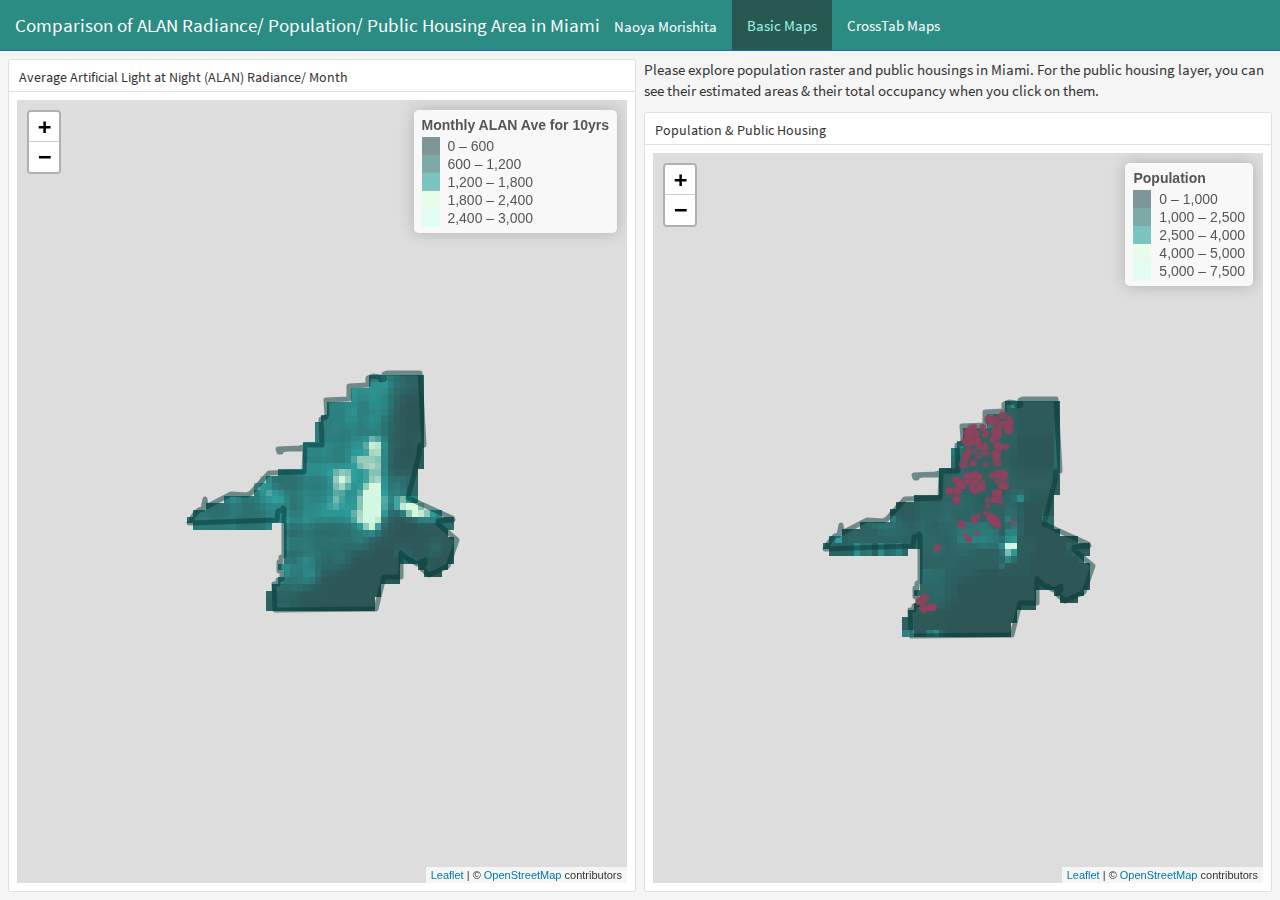
